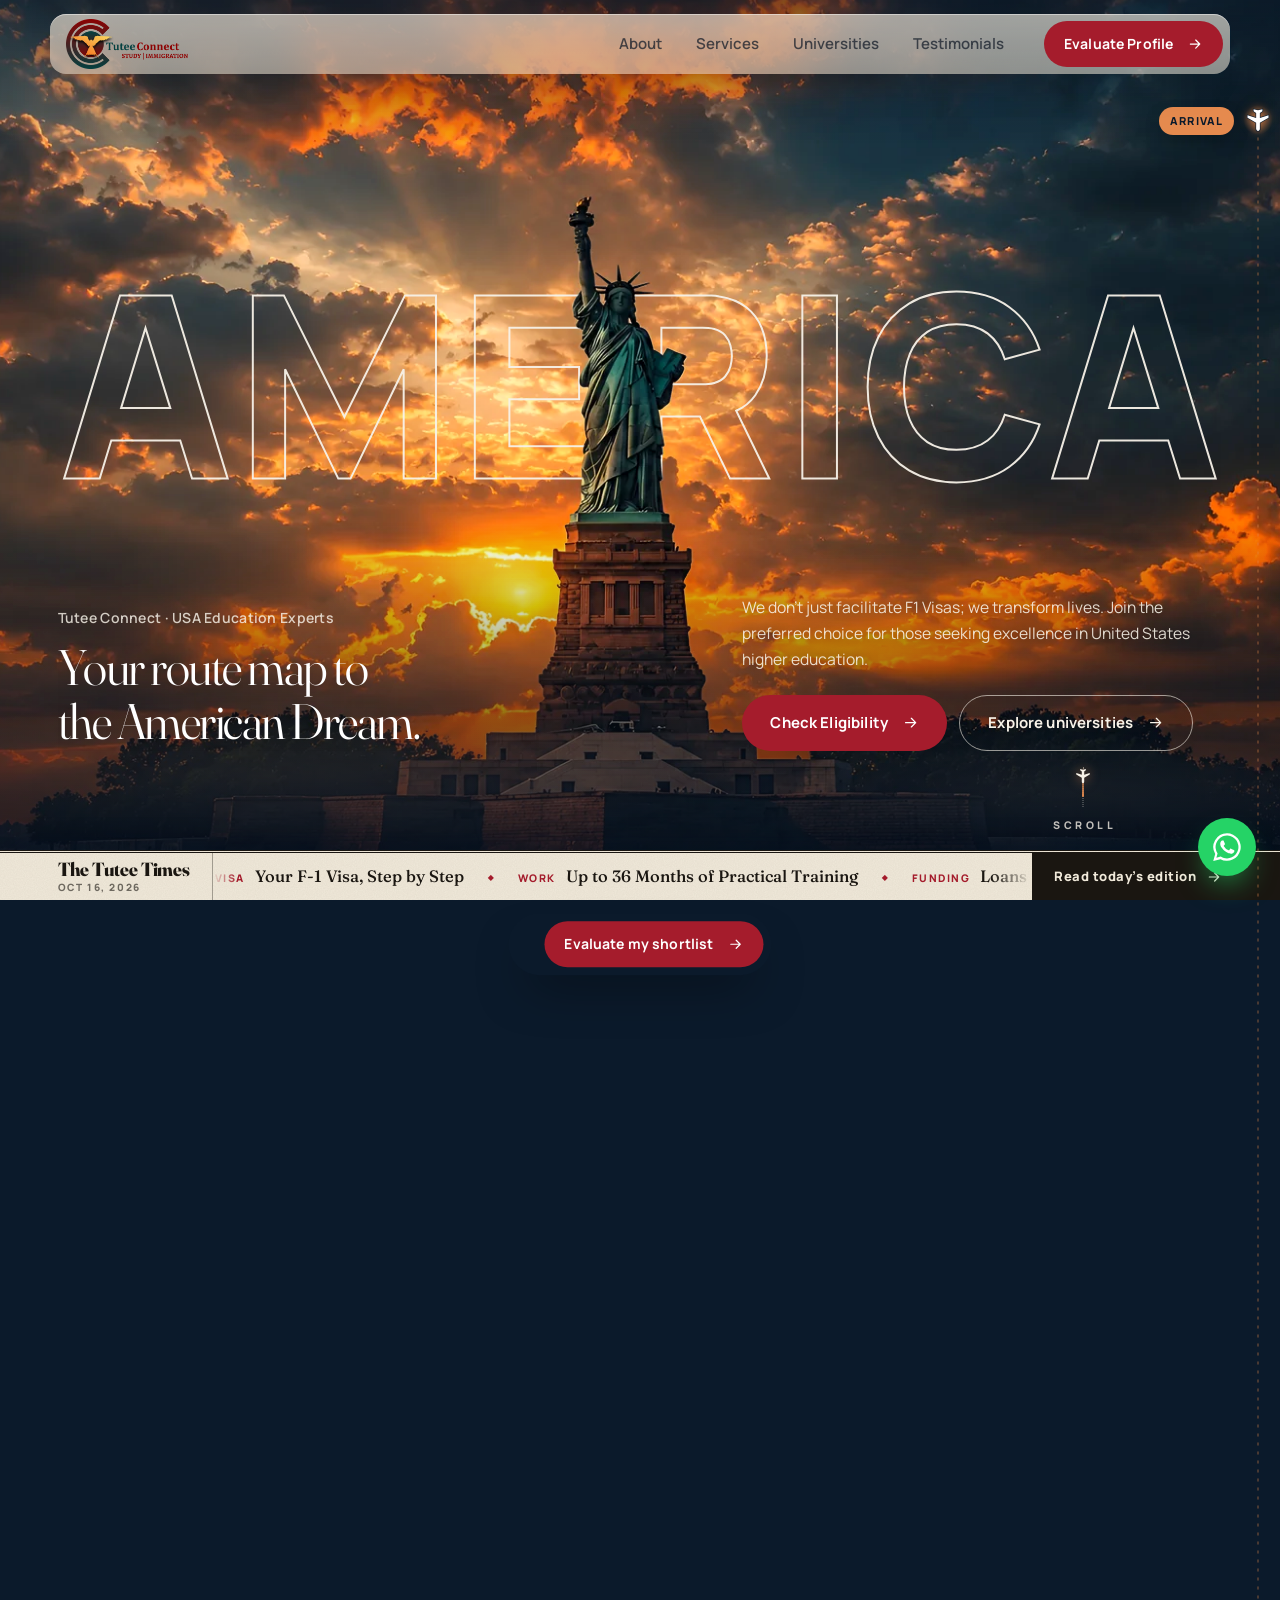
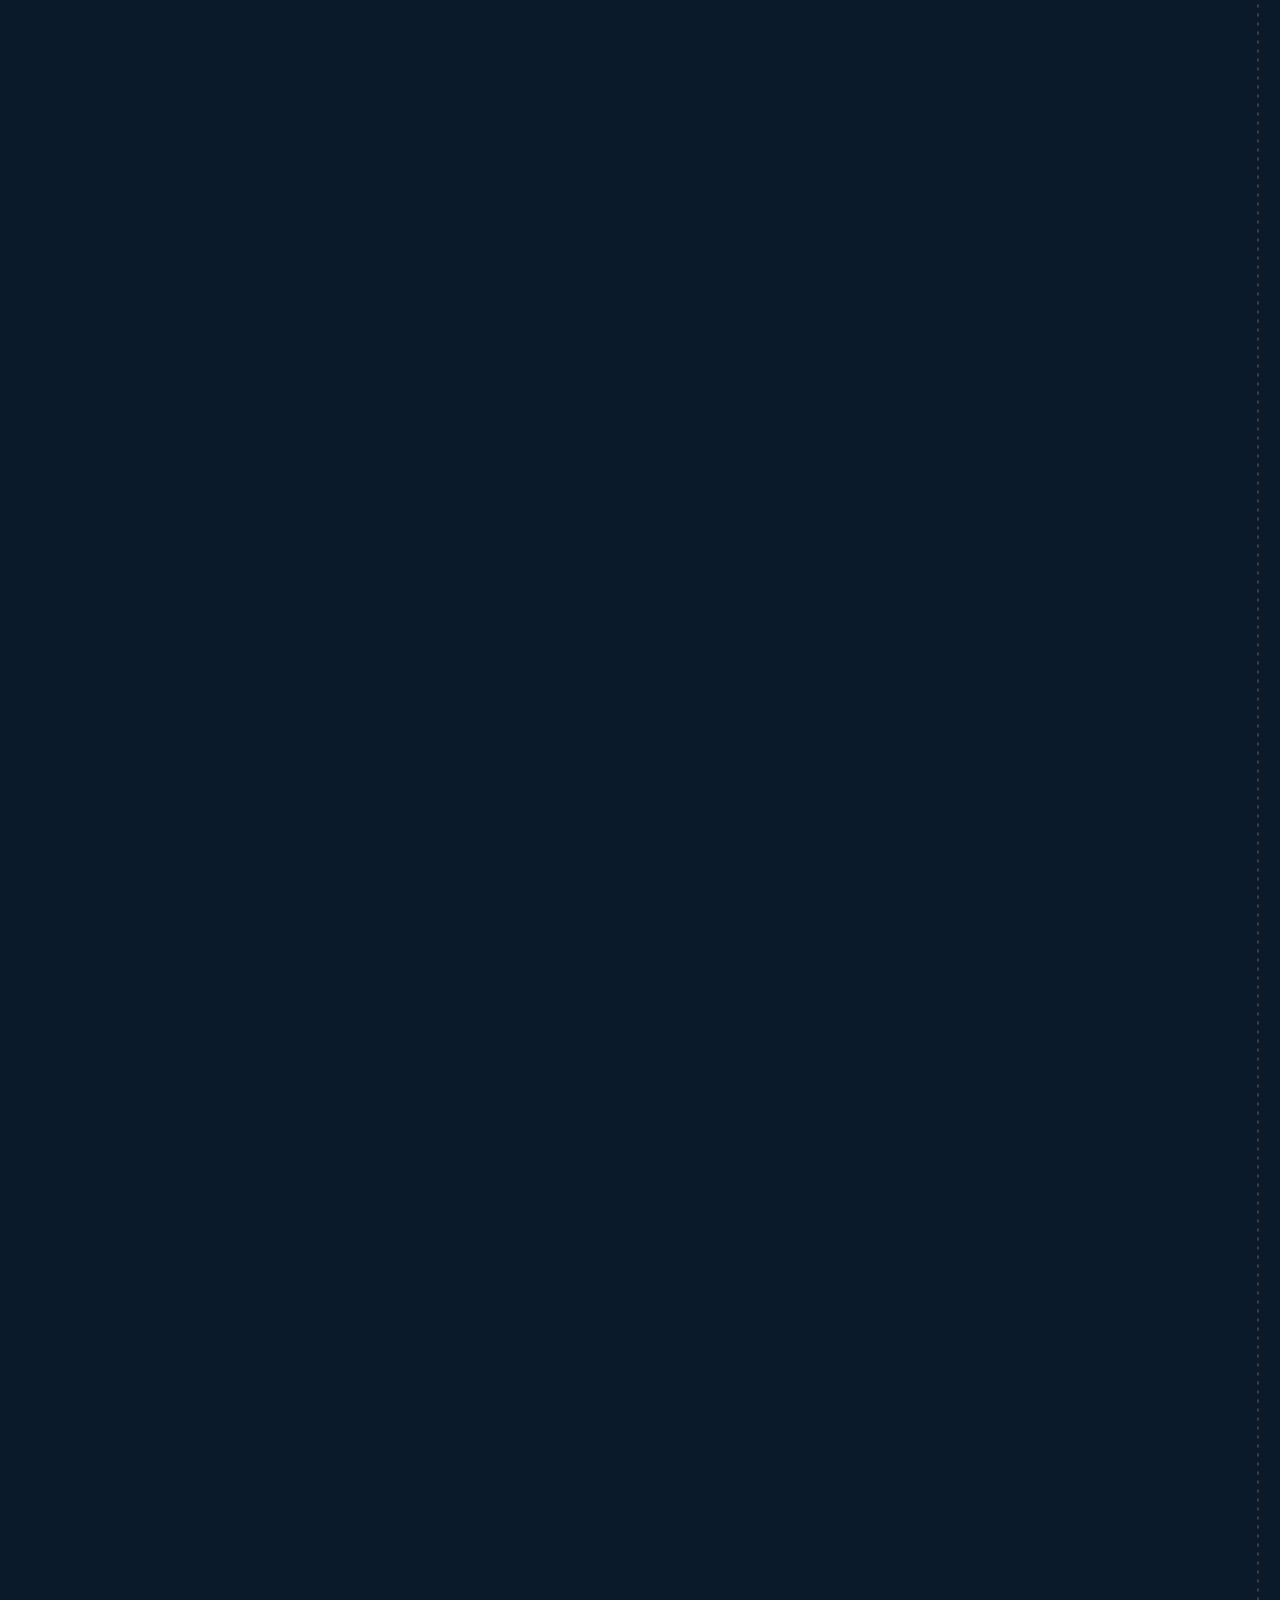
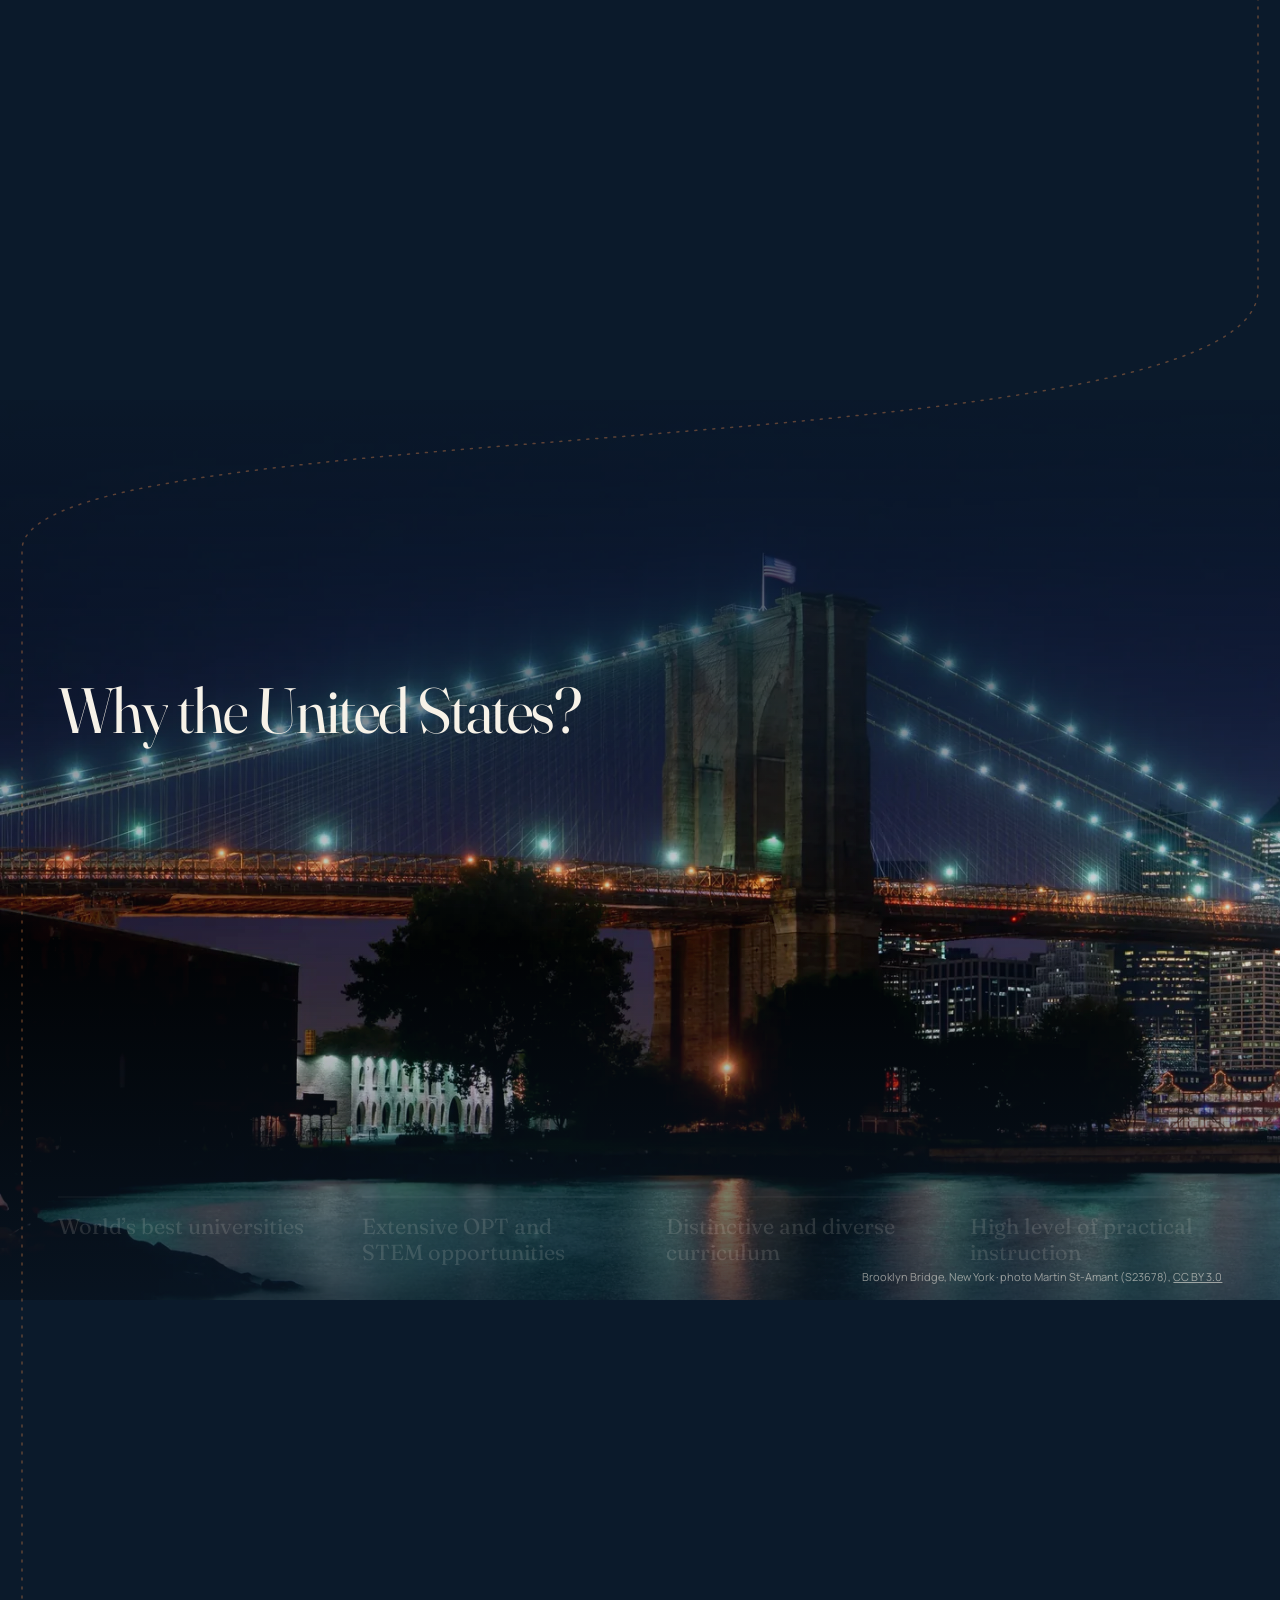
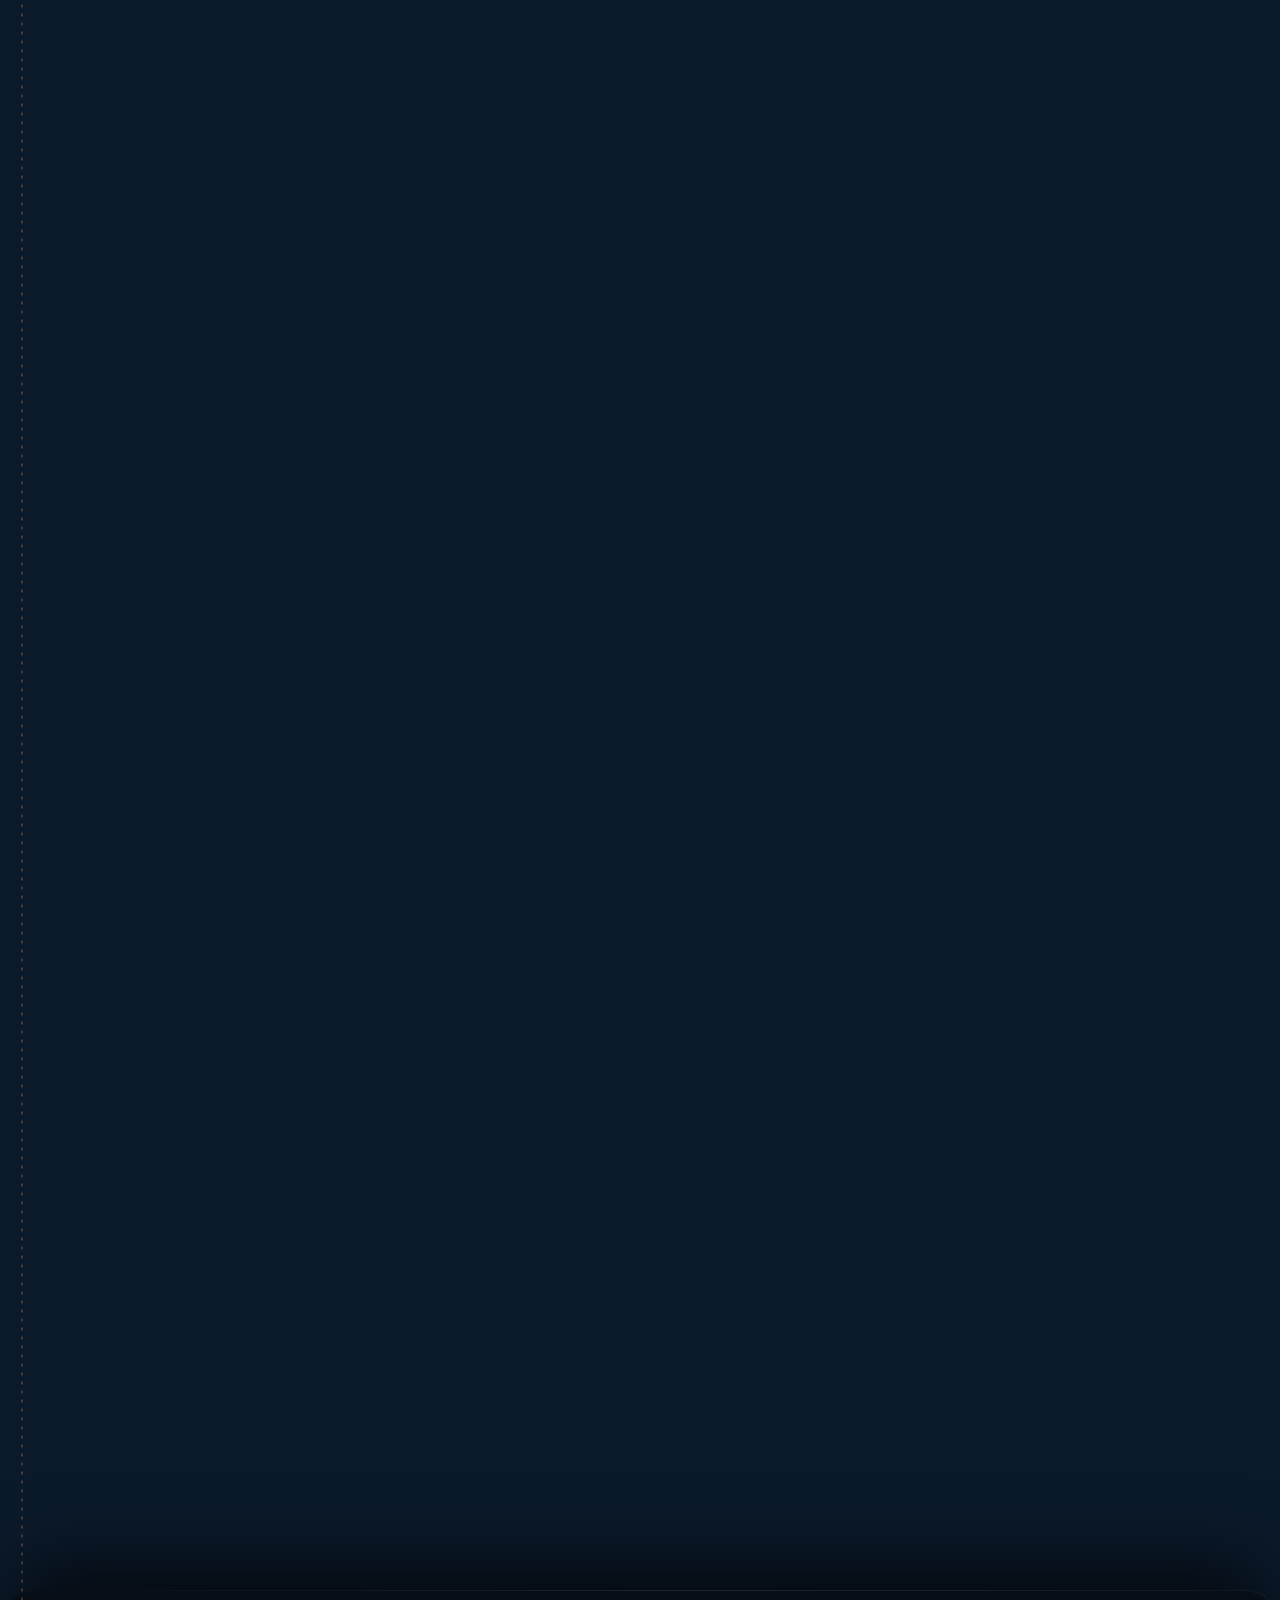
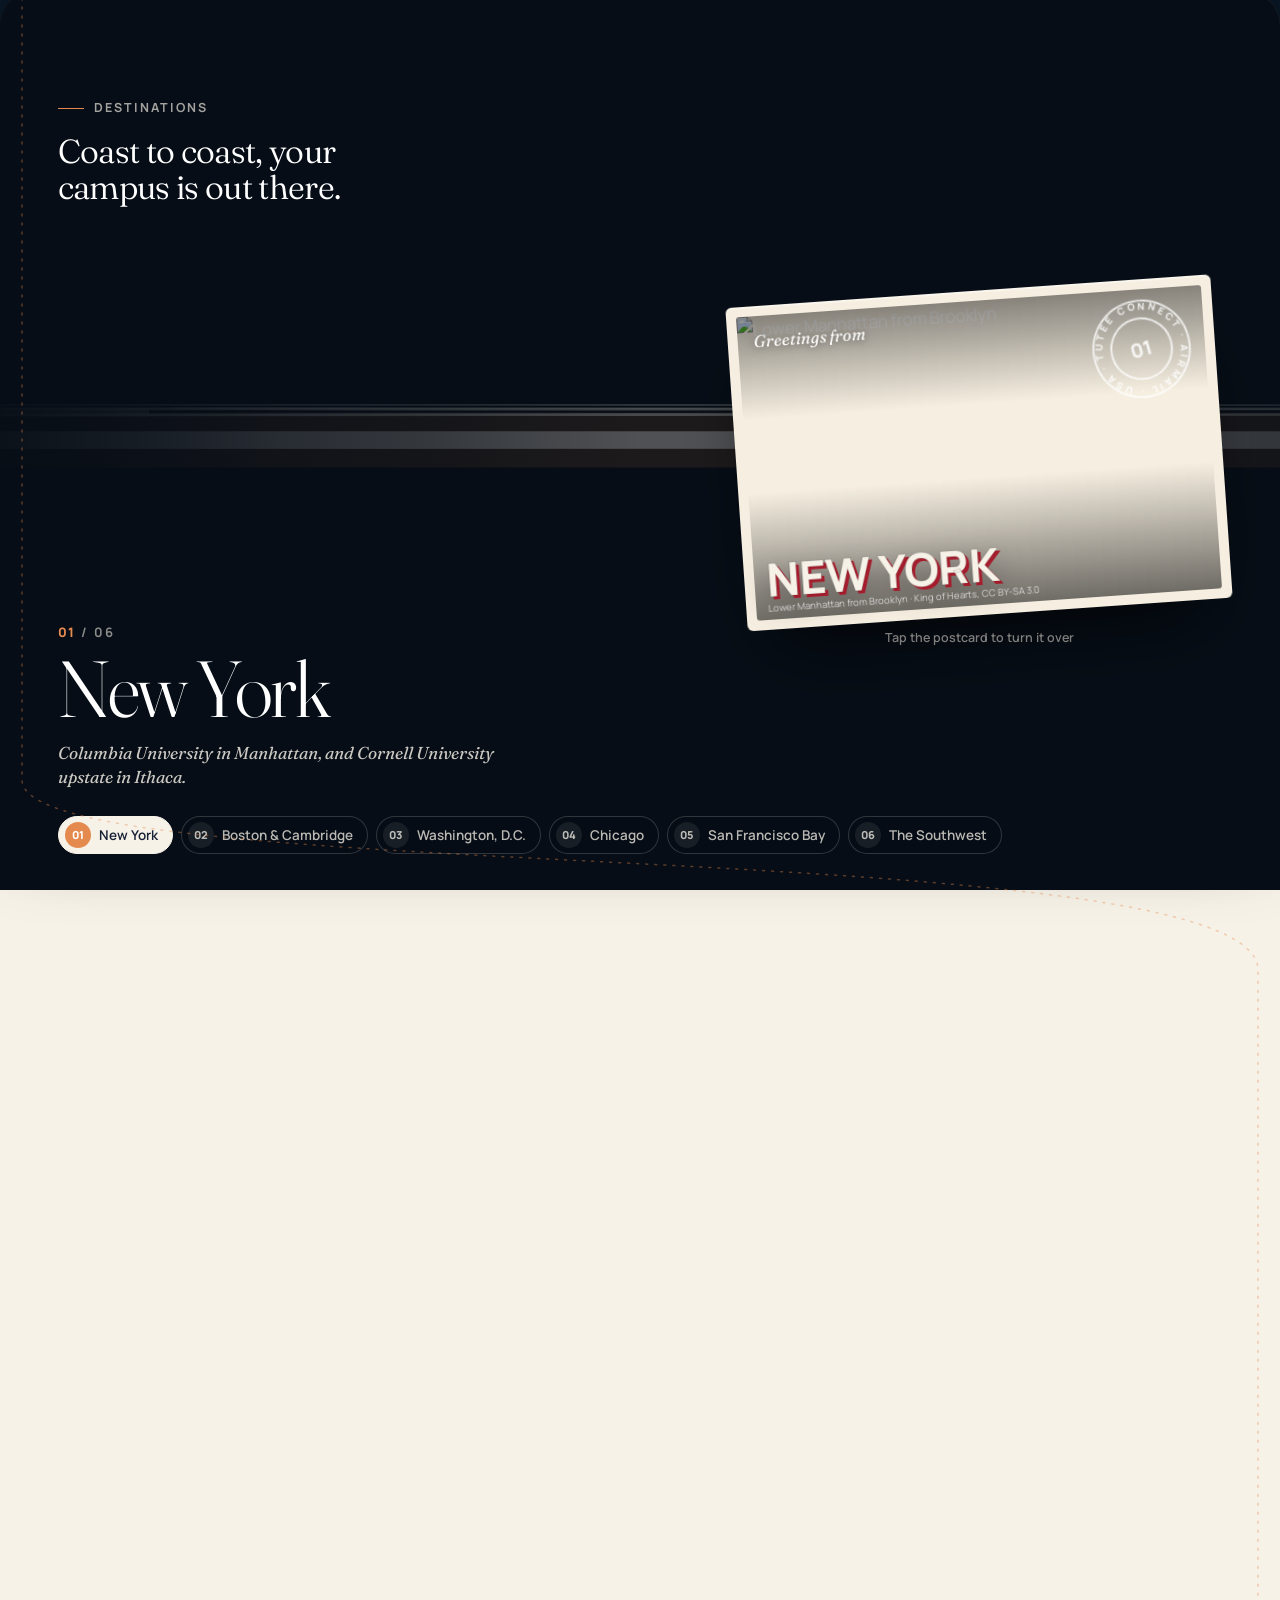
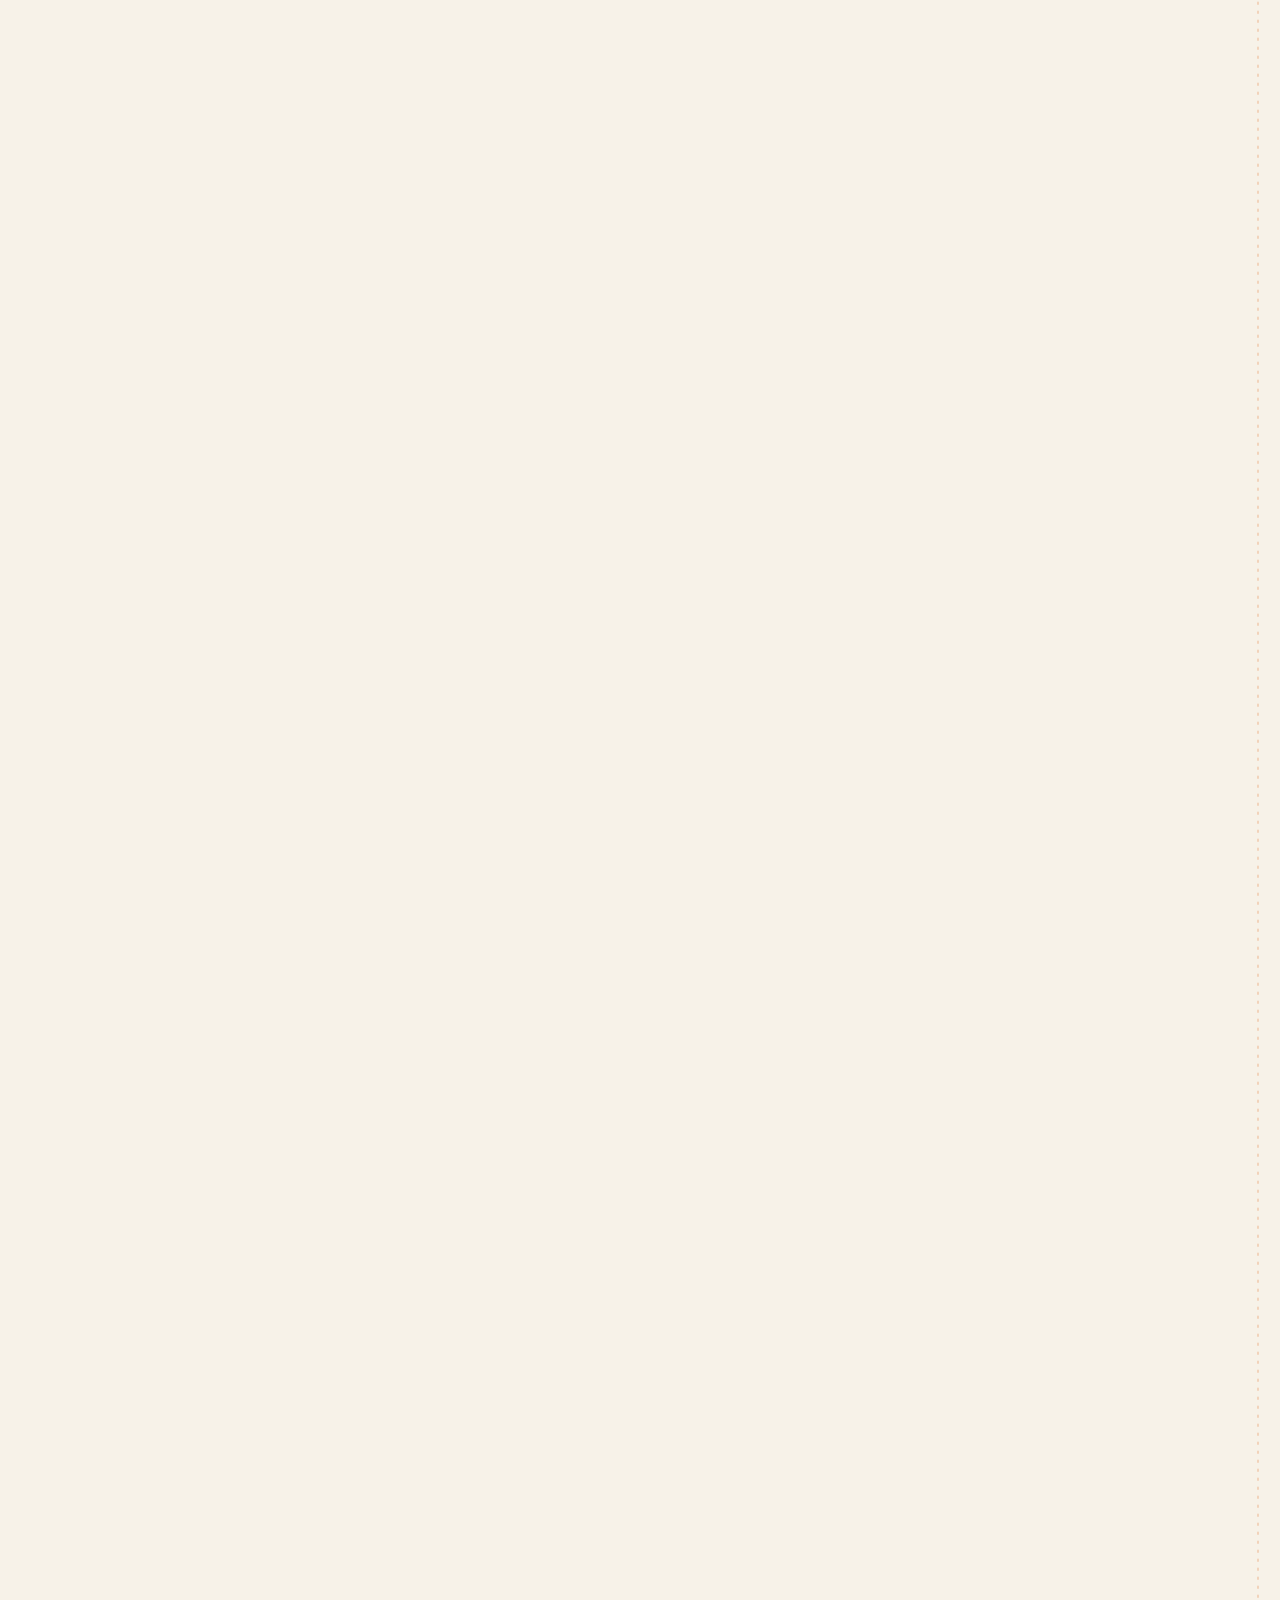
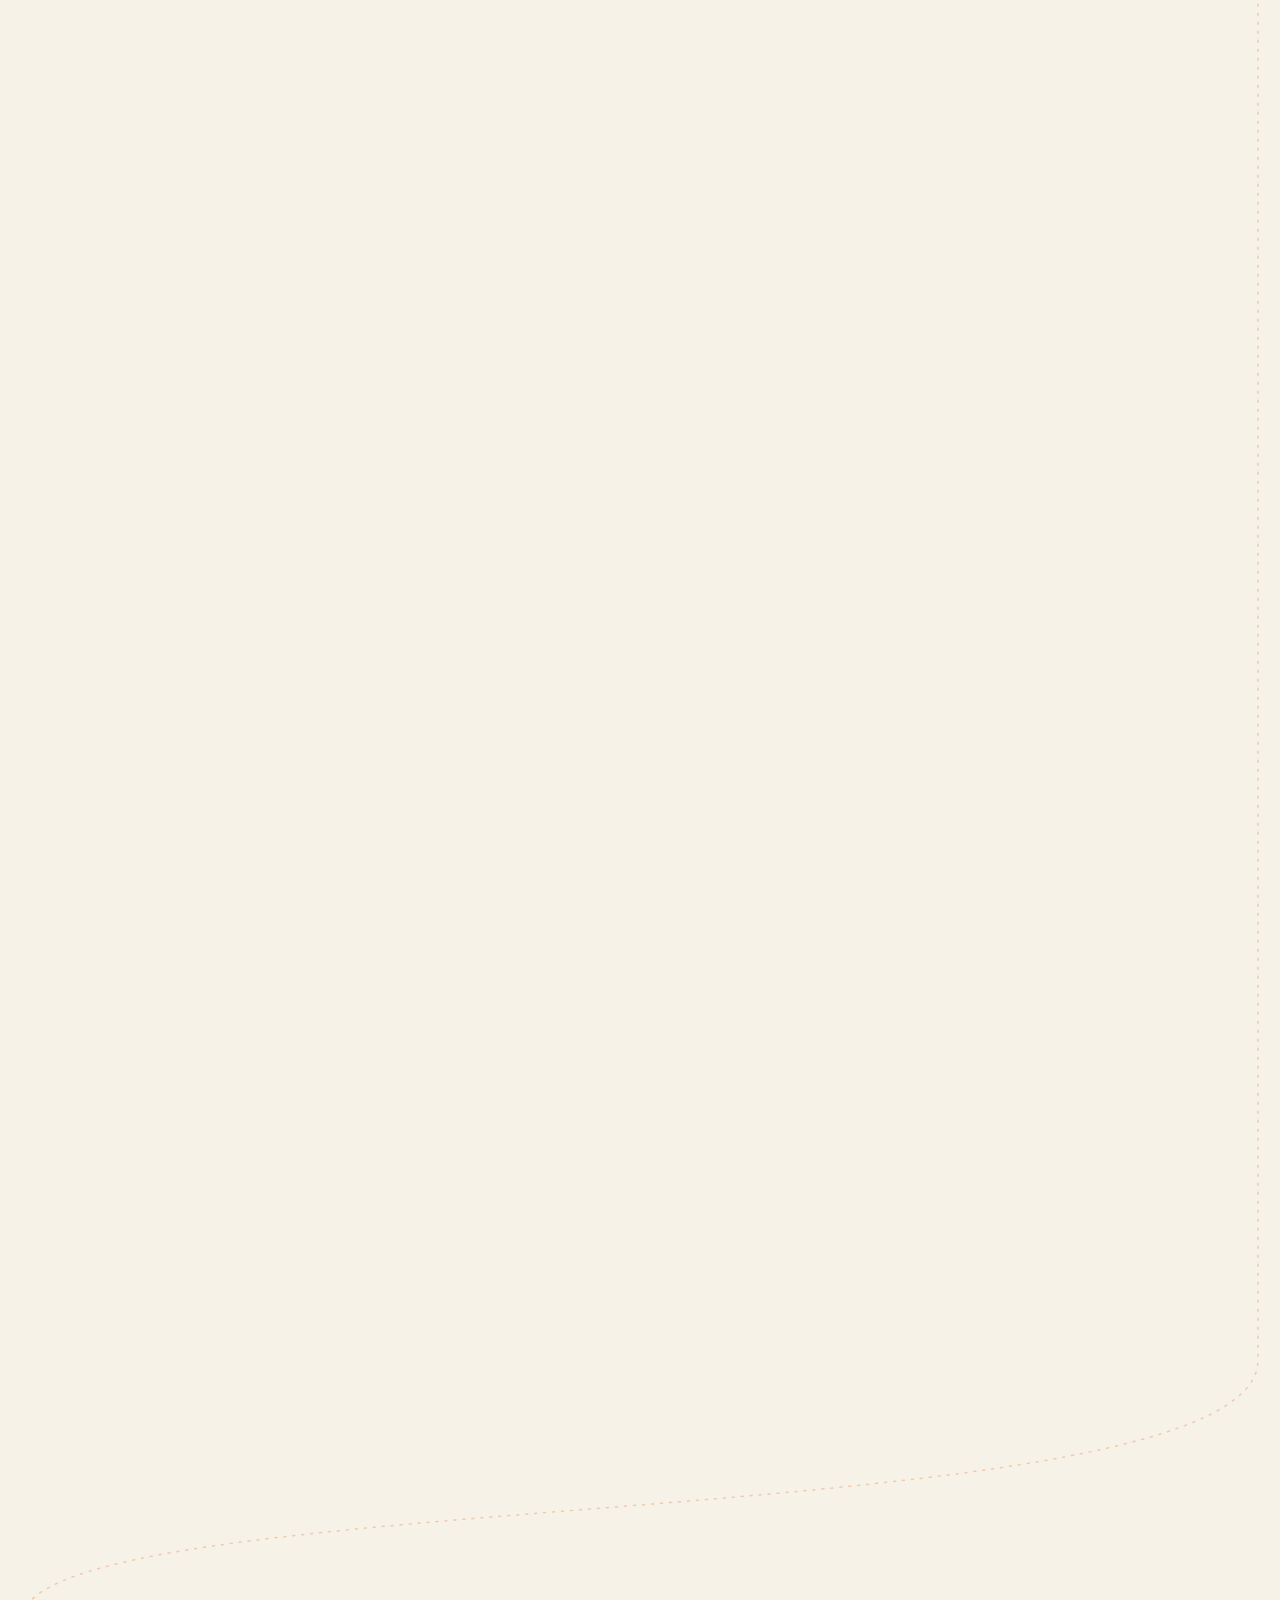
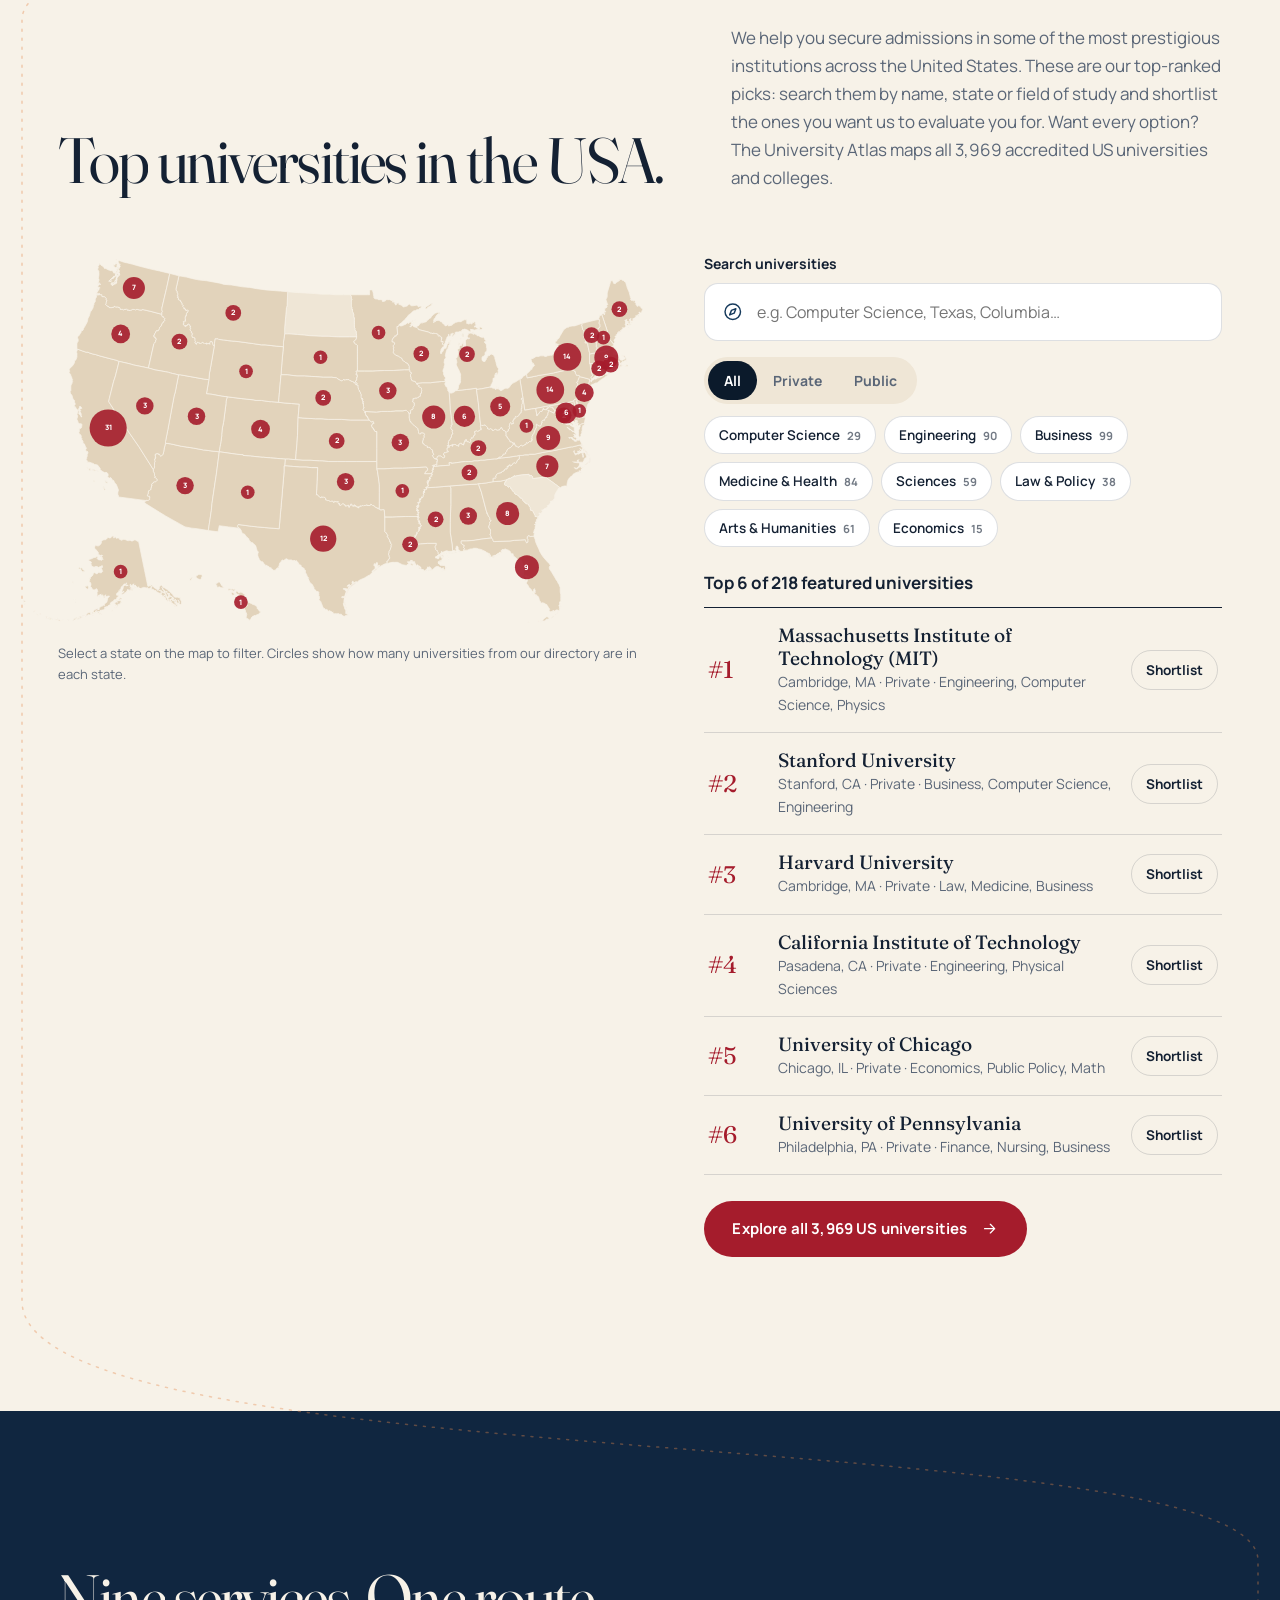
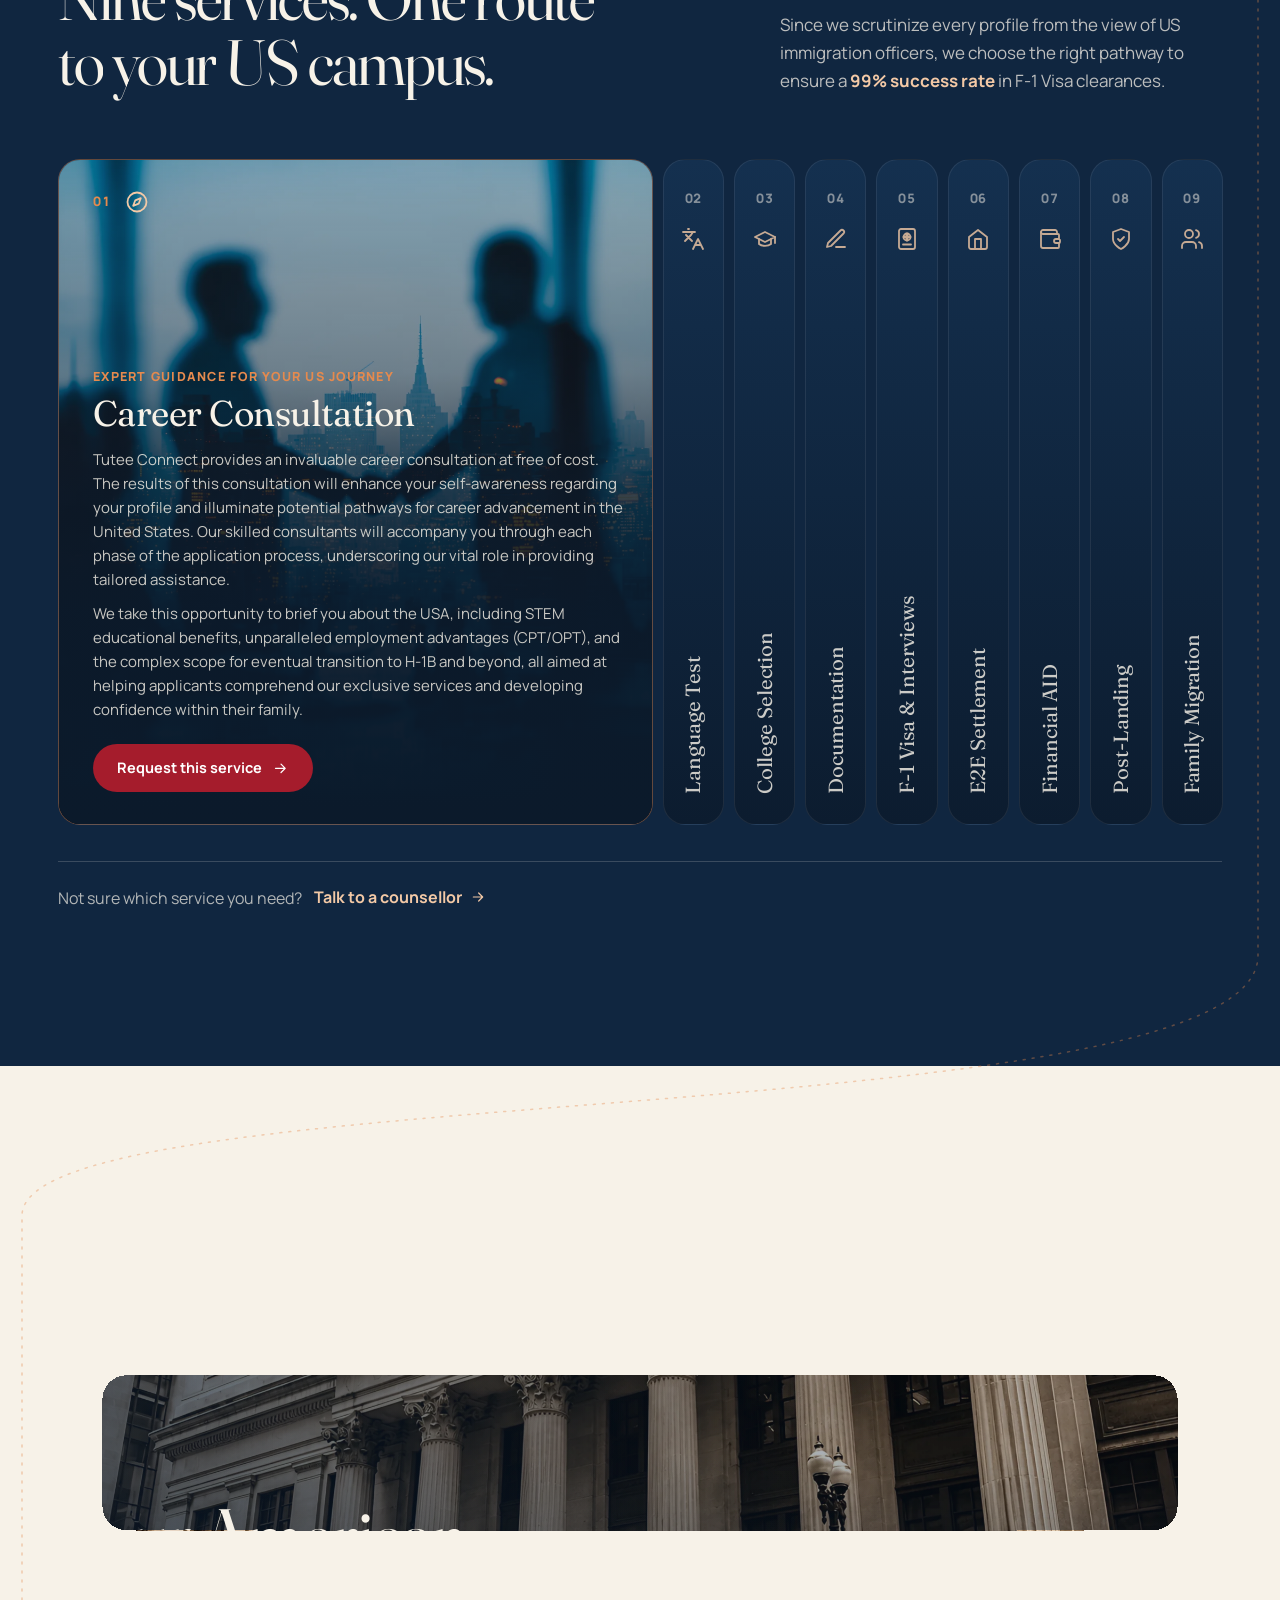
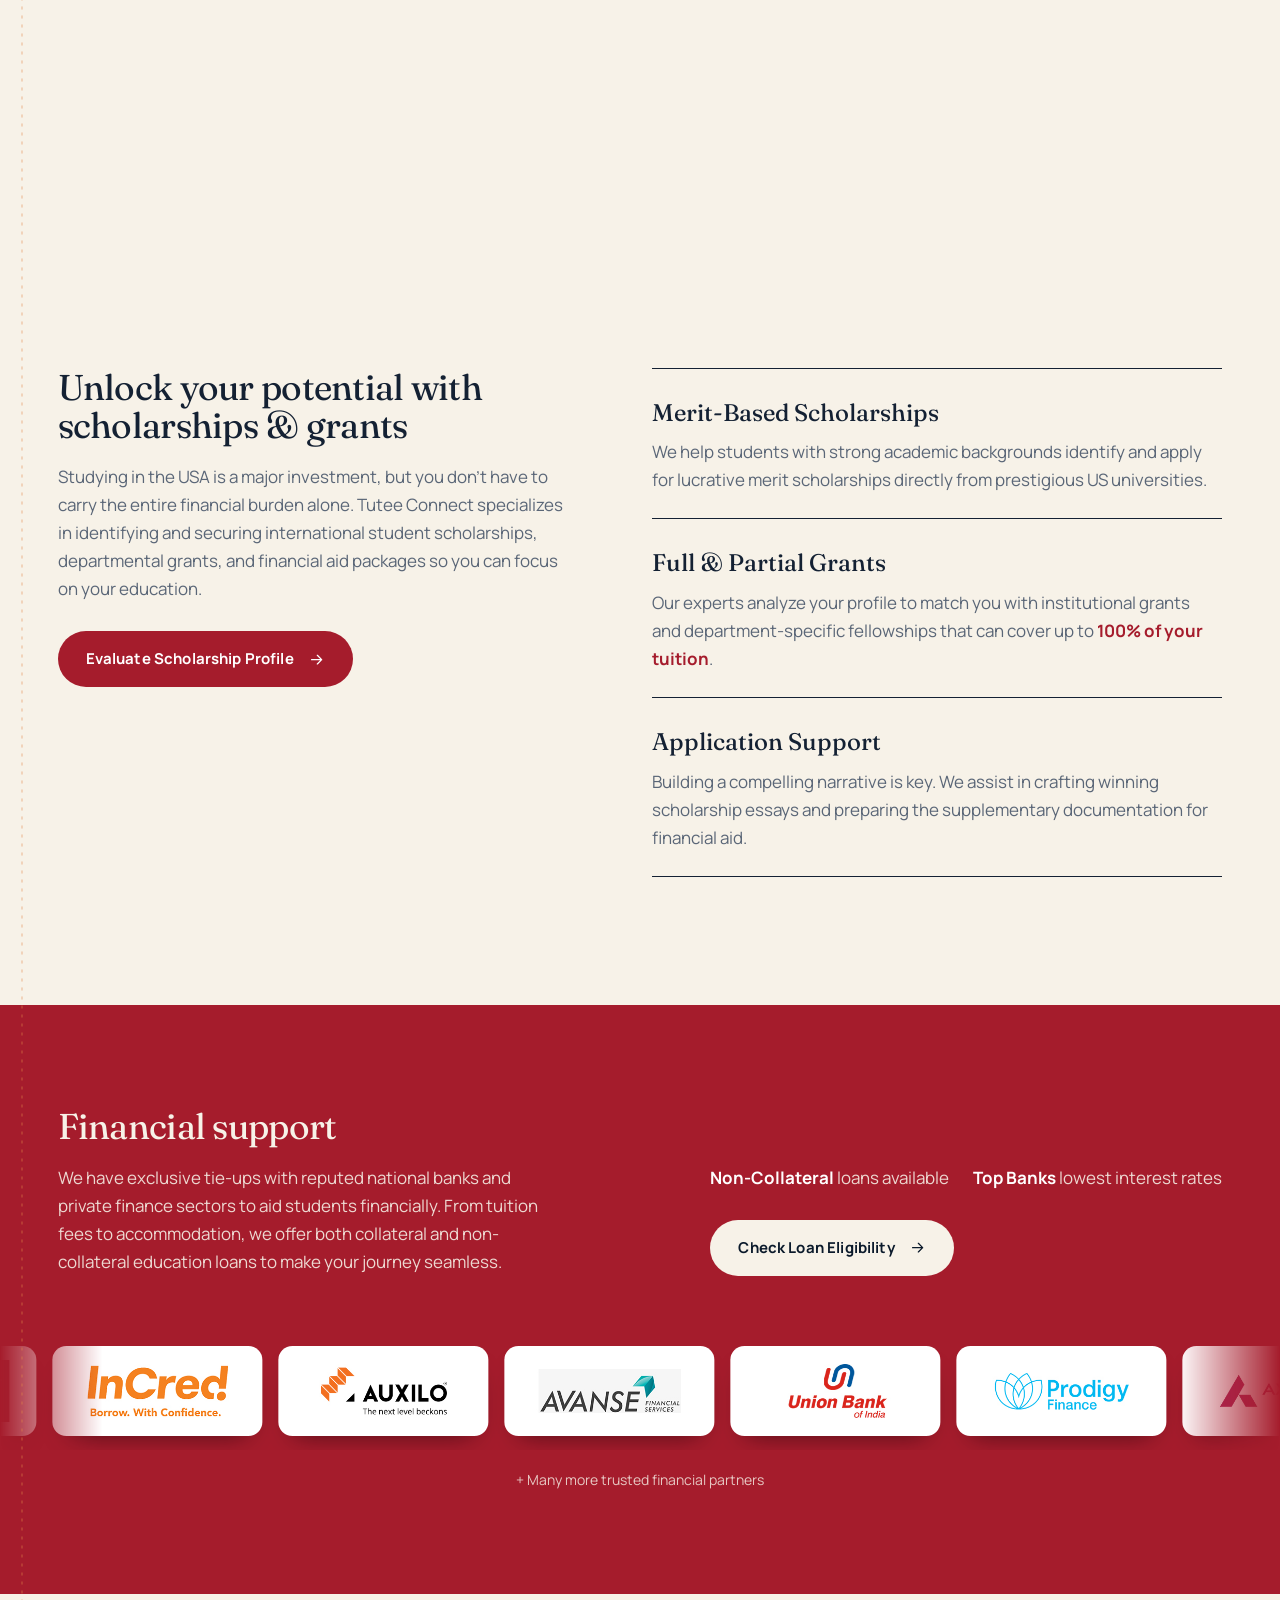
==== index.html @ ce878c56 "First Push Pushing the US landing page" ====
<!doctype html>
<html lang="en">
<head>
<meta charset="utf-8">
<meta name="viewport" content="width=device-width, initial-scale=1, viewport-fit=cover">
<title>Tutee Connect - Study in the USA</title>
<meta name="description" content="Tutee Connect — USA education experts. Career consultation, college selection, documentation, F-1 visa interviews, education loans, scholarships, post-landing support and family migration. 99% F-1 visa success rate.">
<meta name="theme-color" content="#0b1a2b">
<meta property="og:title" content="Tutee Connect — Your Route Map to the American Dream">
<meta property="og:description" content="Admissions, F-1 visas, loans, scholarships and settlement support for studying in the United States.">
<meta property="og:image" content="assets/img/hero-liberty-1672.jpg">
<link rel="icon" type="image/png" href="assets/img/logo/favicon-64.png">
<link rel="apple-touch-icon" href="assets/img/logo/icon-192.png">
<link rel="preconnect" href="https://thumb.wikimedia.org" crossorigin>
<link rel="preload" href="assets/fonts/manrope-latin-wght-normal.woff2" as="font" type="font/woff2" crossorigin>
<link rel="preload" href="assets/fonts/fraunces-latin-standard-normal.woff2" as="font" type="font/woff2" crossorigin>
<link rel="preload" as="image" href="assets/img/hero-liberty-1672.webp" imagesrcset="assets/img/hero-liberty-836.webp 836w, assets/img/hero-liberty-1672.webp 1672w, assets/img/hero-liberty-3344.webp 3344w" imagesizes="100vw" fetchpriority="high">
<link rel="preload" as="image" href="assets/img/hero-liberty-fg-1672.webp" imagesrcset="assets/img/hero-liberty-fg-836.webp 836w, assets/img/hero-liberty-fg-1672.webp 1672w, assets/img/hero-liberty-fg-3344.webp 3344w" imagesizes="100vw">
<link rel="stylesheet" href="assets/css/site.css">
<script>
  // Old hash-route links (pageus.netlify.app/#/universities) keep working.
  if (location.hash === '#/universities') location.replace('universities.html');
  document.documentElement.classList.add('js');
</script>
<script defer src="assets/js/vendor/gsap.min.js"></script>
<script defer src="assets/js/vendor/ScrollTrigger.min.js"></script>
<script defer src="assets/js/vendor/lenis.min.js"></script>
<script defer src="assets/js/universities-data.js"></script>
<script defer src="assets/js/forms.js"></script>
<script defer src="assets/js/main.js"></script>
</head>
<body>
<a class="skip" href="#main">Skip to content</a>

<!-- ============ ICON SPRITE ============ -->
<svg width="0" height="0" style="position:absolute" aria-hidden="true">
  <defs>
    <symbol id="i-arrow" viewBox="0 0 24 24"><path d="M5 12h14M13 6l6 6-6 6"/></symbol>
    <symbol id="i-arrow-left" viewBox="0 0 24 24"><path d="M19 12H5M11 18l-6-6 6-6"/></symbol>
    <symbol id="i-arrow-down" viewBox="0 0 24 24"><path d="M12 5v14M6 13l6 6 6-6"/></symbol>
    <symbol id="i-expand" viewBox="0 0 24 24"><path d="M15 3h6v6M9 21H3v-6M21 3l-7 7M3 21l7-7"/></symbol>
    <symbol id="i-close" viewBox="0 0 24 24"><path d="M18 6 6 18M6 6l12 12"/></symbol>
    <symbol id="i-plus" viewBox="0 0 24 24"><path d="M12 5v14M5 12h14"/></symbol>
    <symbol id="i-check" viewBox="0 0 24 24"><path d="M20 6 9 17l-5-5"/></symbol>
    <symbol id="i-menu" viewBox="0 0 24 24"><path d="M4 7h16M4 12h16M4 17h10"/></symbol>
    <symbol id="i-compass" viewBox="0 0 24 24"><circle cx="12" cy="12" r="9.5"/><path d="m15.8 8.2-2.1 5.5-5.5 2.1 2.1-5.5z"/></symbol>
    <symbol id="i-languages" viewBox="0 0 24 24"><path d="m5 8 6 6M4 14l6-6 2-3M2 5h12M7 2h1M22 22l-5-10-5 10M14 18h6"/></symbol>
    <symbol id="i-landmark" viewBox="0 0 24 24"><path d="M3 22h18M6 18v-7M10 18v-7M14 18v-7M18 18v-7M12 2l9 5H3z"/></symbol>
    <symbol id="i-file" viewBox="0 0 24 24"><path d="M14 2H6a2 2 0 0 0-2 2v16a2 2 0 0 0 2 2h12a2 2 0 0 0 2-2V8z"/><path d="M14 2v6h6M8 13h8M8 17h6"/></symbol>
    <symbol id="i-passport" viewBox="0 0 24 24"><rect x="4" y="2" width="16" height="20" rx="2"/><circle cx="12" cy="10" r="3.5"/><path d="M8.5 10h7M12 6.5c1.2 1 1.2 6 0 7M12 6.5c-1.2 1-1.2 6 0 7M8 17.5h8"/></symbol>
    <symbol id="i-home" viewBox="0 0 24 24"><path d="m3 10 9-7 9 7v10a2 2 0 0 1-2 2H5a2 2 0 0 1-2-2z"/><path d="M9 22V12h6v10"/></symbol>
    <symbol id="i-wallet" viewBox="0 0 24 24"><path d="M19 7V5a2 2 0 0 0-2-2H5a2 2 0 0 0 0 4h15a1 1 0 0 1 1 1v4h-3a2 2 0 0 0 0 4h3a1 1 0 0 0 1-1v-2"/><path d="M3 5v14a2 2 0 0 0 2 2h15a1 1 0 0 0 1-1v-4"/></symbol>
    <symbol id="i-plane" viewBox="0 0 24 24"><path d="M2 22h20M3.8 18.2 2 13l2-.6 2.4 2.7 3.6-1.1L7 6l2.4-.7 6.4 6.8 4.2-1.3a2 2 0 0 1 1.2 3.8l-15.7 4.8z"/></symbol>
    <symbol id="i-users" viewBox="0 0 24 24"><path d="M16 21v-2a4 4 0 0 0-4-4H6a4 4 0 0 0-4 4v2"/><circle cx="9" cy="7" r="4"/><path d="M22 21v-2a4 4 0 0 0-3-3.87M16 3.13a4 4 0 0 1 0 7.75"/></symbol>
    <symbol id="i-award" viewBox="0 0 24 24"><circle cx="12" cy="8" r="6"/><path d="M15.5 13.5 17 22l-5-3-5 3 1.5-8.5"/></symbol>
    <symbol id="i-grad" viewBox="0 0 24 24"><path d="M22 10 12 5 2 10l10 5z"/><path d="M6 12v5c3 2.5 9 2.5 12 0v-5M22 10v6"/></symbol>
    <symbol id="i-pen" viewBox="0 0 24 24"><path d="M12 20h9"/><path d="M16.5 3.5a2.1 2.1 0 0 1 3 3L7 19l-4 1 1-4z"/></symbol>
    <symbol id="i-briefcase" viewBox="0 0 24 24"><rect x="2" y="7" width="20" height="14" rx="2"/><path d="M16 21V5a2 2 0 0 0-2-2h-4a2 2 0 0 0-2 2v16"/></symbol>
    <symbol id="i-dollar" viewBox="0 0 24 24"><path d="M12 2v20M17 5H9.5a3.5 3.5 0 0 0 0 7h5a3.5 3.5 0 0 1 0 7H6"/></symbol>
    <symbol id="i-trend" viewBox="0 0 24 24"><path d="m22 7-8.5 8.5-5-5L2 17"/><path d="M16 7h6v6"/></symbol>
    <symbol id="i-shield" viewBox="0 0 24 24"><path d="M12 22s8-4 8-10V5l-8-3-8 3v7c0 6 8 10 8 10z"/><path d="m9 12 2 2 4-4"/></symbol>
    <symbol id="i-bank" viewBox="0 0 24 24"><path d="M3 21h18M3 10h18M5 6l7-3 7 3M4 10v11M20 10v11M8 14v3M12 14v3M16 14v3"/></symbol>
    <symbol id="i-pin" viewBox="0 0 24 24"><path d="M20 10c0 6-8 12-8 12s-8-6-8-12a8 8 0 0 1 16 0z"/><circle cx="12" cy="10" r="3"/></symbol>
    <symbol id="i-phone" viewBox="0 0 24 24"><path d="M22 16.9v3a2 2 0 0 1-2.2 2 19.8 19.8 0 0 1-8.6-3.1 19.5 19.5 0 0 1-6-6A19.8 19.8 0 0 1 2.1 4.2 2 2 0 0 1 4.1 2h3a2 2 0 0 1 2 1.7c.1 1 .4 1.9.7 2.8a2 2 0 0 1-.5 2.1L8 9.9a16 16 0 0 0 6 6l1.3-1.3a2 2 0 0 1 2.1-.4c.9.3 1.8.6 2.8.7a2 2 0 0 1 1.7 2z"/></symbol>
    <symbol id="i-mail" viewBox="0 0 24 24"><rect x="2" y="4" width="20" height="16" rx="2"/><path d="m22 7-10 6L2 7"/></symbol>
    <symbol id="i-user" viewBox="0 0 24 24"><path d="M19 21v-2a4 4 0 0 0-4-4H9a4 4 0 0 0-4 4v2"/><circle cx="12" cy="7" r="4"/></symbol>
    <symbol id="i-send" viewBox="0 0 24 24"><path d="m22 2-7 20-4-9-9-4z"/><path d="M22 2 11 13"/></symbol>
    <symbol id="i-refresh" viewBox="0 0 24 24"><path d="M3 12a9 9 0 0 1 15-6.7L21 8M21 3v5h-5M21 12a9 9 0 0 1-15 6.7L3 16M3 21v-5h5"/></symbol>
    <symbol id="i-sparkle" viewBox="0 0 24 24"><path d="M12 3l1.9 5.1L19 10l-5.1 1.9L12 17l-1.9-5.1L5 10l5.1-1.9zM19 15l.8 2.2L22 18l-2.2.8L19 21l-.8-2.2L16 18l2.2-.8z"/></symbol>
    <symbol id="i-quote" viewBox="0 0 24 24"><path d="M3 21c3 0 7-1 7-8V5c0-1.25-.76-2-2-2H4c-1.25 0-2 .75-2 1.97V11c0 1.25.75 2 2 2 1 0 1 0 1 1v1c0 1-1 2-2 2s-1 .01-1 1.03V20c0 1 0 1 1 1zM15 21c3 0 7-1 7-8V5c0-1.25-.76-2-2-2h-4c-1.25 0-2 .75-2 1.97V11c0 1.25.75 2 2 2h.75c0 2.25.25 4-2.75 4v3c0 1 0 1 1 1z"/></symbol>
    <symbol id="i-star" viewBox="0 0 24 24"><path d="m12 2 3.1 6.3 6.9 1-5 4.9 1.2 6.8L12 17.8 5.8 21l1.2-6.8-5-4.9 6.9-1z"/></symbol>
    <symbol id="i-whatsapp" viewBox="0 0 24 24"><path fill="currentColor" stroke="none" d="M17.5 14.4c-.3-.1-1.8-.9-2-1-.3-.1-.5-.1-.7.1-.2.3-.8 1-.9 1.2-.2.2-.3.2-.6.1a8.2 8.2 0 0 1-4-3.5c-.3-.5.3-.5.9-1.6.1-.2 0-.4 0-.5l-.9-2.2c-.2-.6-.5-.5-.7-.5h-.6c-.2 0-.5.1-.8.4-.3.3-1 1-1 2.5s1.1 2.9 1.2 3.1c.1.2 2.1 3.2 5.1 4.5 1.9.8 2.6.9 3.6.7.6-.1 1.8-.7 2-1.4.3-.7.3-1.3.2-1.4l-.6-.3zM12 21.8c-1.8 0-3.5-.5-5-1.4l-.4-.2-3.7 1 1-3.6-.2-.4A9.8 9.8 0 1 1 12 21.8zm0-21.6A11.8 11.8 0 0 0 1.9 18l-1.7 6 6.2-1.6A11.8 11.8 0 1 0 12 .2z"/></symbol>
    <symbol id="i-facebook" viewBox="0 0 24 24"><path fill="currentColor" stroke="none" d="M13.5 22v-8.2h2.8l.4-3.2h-3.2v-2c0-.9.3-1.6 1.6-1.6h1.7V4.1c-.3 0-1.3-.1-2.5-.1-2.5 0-4.2 1.5-4.2 4.3v2.4H7.3v3.2h2.8V22z"/></symbol>
    <symbol id="i-instagram" viewBox="0 0 24 24"><rect x="3" y="3" width="18" height="18" rx="5"/><circle cx="12" cy="12" r="4"/><circle cx="17.5" cy="6.5" r=".6" fill="currentColor"/></symbol>
    <symbol id="i-x" viewBox="0 0 24 24"><path fill="currentColor" stroke="none" d="M17.8 3h3.1l-6.8 7.7 8 10.3h-6.3l-4.9-6.4L5.3 21H2.2l7.3-8.3L1.8 3h6.4l4.4 5.8zm-1.1 16.2h1.7L7.4 4.7H5.5z"/></symbol>
    <symbol id="i-linkedin" viewBox="0 0 24 24"><path fill="currentColor" stroke="none" d="M20.4 20.5h-3.6v-5.6c0-1.3 0-3-1.8-3s-2.1 1.4-2.1 2.9v5.7H9.4V9h3.4v1.6c.5-.9 1.6-1.8 3.4-1.8 3.6 0 4.3 2.4 4.3 5.5zM5.3 7.4a2.1 2.1 0 1 1 0-4.2 2.1 2.1 0 0 1 0 4.2zM7.1 20.5H3.6V9h3.5zM22.2 0H1.8C.8 0 0 .8 0 1.7v20.6c0 .9.8 1.7 1.8 1.7h20.4c1 0 1.8-.8 1.8-1.7V1.7C24 .8 23.2 0 22.2 0z"/></symbol>
  </defs>
</svg>


<!-- ============ HEADER ============ -->
<header class="nav" data-nav>
  <div class="nav__inner">
    <a class="nav__brand" href="#home" aria-label="Tutee Connect — home">
      <img src="assets/img/logo/logo-hd-480.webp" width="196" height="80" alt="Tutee Connect Logo" decoding="async">
    </a>
    <nav class="nav__links" aria-label="Primary">
      <a href="https://tuteeconnect.com/about.html" target="_blank" rel="noopener">About</a>
      <a href="#services" data-spy="services">Services</a>
      <a href="#finder" data-spy="finder">Universities</a>
      <a href="#testimonials" data-spy="testimonials">Testimonials</a>
    </nav>
    <a class="btn btn--primary btn--sm nav__cta" href="#contact" data-magnetic><span>Evaluate Profile</span><svg class="ico"><use href="#i-arrow"/></svg></a>
    <button class="nav__burger" type="button" aria-label="Open menu" aria-expanded="false" aria-controls="mobileMenu" data-menu-open><svg class="ico"><use href="#i-menu"/></svg></button>
  </div>
</header>

<div class="menu" id="mobileMenu" data-menu hidden>
  <div class="menu__head">
    <img src="assets/img/logo/logo-hd-480.webp" width="160" height="65" alt="Tutee Connect Logo">
    <button class="menu__close" type="button" aria-label="Close menu" data-menu-close><svg class="ico"><use href="#i-close"/></svg></button>
  </div>
  <nav class="menu__links" aria-label="Mobile">
    <a href="#home" data-menu-link><span>01</span>Home</a>
    <a href="https://tuteeconnect.com/about.html" target="_blank" rel="noopener"><span>02</span>About</a>
    <a href="#services" data-menu-link><span>03</span>Services</a>
    <a href="#finder" data-menu-link><span>04</span>Universities</a>
    <a href="#testimonials" data-menu-link><span>05</span>Testimonials</a>
  </nav>
  <a class="btn btn--primary btn--block" href="#contact" data-menu-link><span>Evaluate Profile</span><svg class="ico"><use href="#i-arrow"/></svg></a>
  <p class="menu__foot"><a href="tel:+917010902329">+91 701-090-2329</a> · <a href="mailto:info@tuteeconnect.com">info@tuteeconnect.com</a></p>
</div>

<!-- section rail (desktop) -->
<!-- scroll pathway: a route drawn from the hero down to the footer as you scroll -->
<div class="sp" data-sp aria-hidden="true">
  <svg class="sp__svg" data-sp-svg><path class="sp__base" data-sp-base/><path class="sp__ink" data-sp-ink/></svg>
  <span class="sp__tip" data-sp-tip><span class="sp__jet" data-sp-jet><svg viewBox="0 0 24 24"><path d="M12 2.5c.9 0 1.6.9 1.6 2v5.2l7.4 4.3v2l-7.4-2.2v4.1l2.2 1.7v1.6L12 20.3l-3.8.9v-1.6l2.2-1.7v-4.1L3 16v-2l7.4-4.3V4.5c0-1.1.7-2 1.6-2z"/></svg></span><b data-sp-label></b></span>
  <span class="sp__end" data-sp-end><i></i>You’ve arrived</span>
</div>

<main id="main">

<!-- ============ HERO — the word behind the Statue of Liberty ============ -->
<section id="home" class="hero" data-section="home">
  <div class="hero__stage" data-hero-stage>
   <div class="hero__frame">
    <div class="hero__scene" data-hero-scene>
      <div class="hero__bg" data-hero-layer>
        <img class="hero__img" src="assets/img/hero-liberty-1672.webp" srcset="assets/img/hero-liberty-836.webp 836w, assets/img/hero-liberty-1672.webp 1672w, assets/img/hero-liberty-3344.webp 3344w" sizes="100vw" alt="The Statue of Liberty at sunset, New York Harbor" width="1672" height="941" fetchpriority="high" decoding="async" data-hero-img>
      </div>
      <div class="hero__word" data-hero-word aria-hidden="true" style="--hw-ratio:9056/1620"><span class="hw" style="left:-0.4417%;width:15.0839%"><svg class="hw__o" viewBox="0 -1530 1366 1620" preserveAspectRatio="none"><path transform="scale(1 -1)" d="M40 0 480 1440H886L1326 0H1046L953 300H411L320 0ZM875 554 680 1185 488 554Z"/></svg><svg class="hw__f" viewBox="0 -1530 1366 1620" preserveAspectRatio="none"><path transform="scale(1 -1)" d="M40 0 480 1440H886L1326 0H1046L953 300H411L320 0ZM875 554 680 1185 488 554Z"/></svg></span><span class="hw" style="left:14.8631%;width:18.9929%"><svg class="hw__o" viewBox="0 -1530 1720 1620" preserveAspectRatio="none"><path transform="scale(1 -1)" d="M140 0V1440H384L860 484L1336 1440H1580V0H1326V860L908 0H812L394 860V0Z"/></svg><svg class="hw__f" viewBox="0 -1530 1720 1620" preserveAspectRatio="none"><path transform="scale(1 -1)" d="M140 0V1440H384L860 484L1336 1440H1580V0H1326V860L908 0H812L394 860V0Z"/></svg></span><span class="hw" style="left:34.0769%;width:13.0300%"><svg class="hw__o" viewBox="0 -1530 1180 1620" preserveAspectRatio="none"><path transform="scale(1 -1)" d="M140 0V1440H1080V1186H412V878H960V624H412V254H1080V0Z"/></svg><svg class="hw__f" viewBox="0 -1530 1180 1620" preserveAspectRatio="none"><path transform="scale(1 -1)" d="M140 0V1440H1080V1186H412V878H960V624H412V254H1080V0Z"/></svg></span><span class="hw" style="left:47.3277%;width:14.7968%"><svg class="hw__o" viewBox="0 -1530 1340 1620" preserveAspectRatio="none"><path transform="scale(1 -1)" d="M140 0V1440H748Q769 1440 804.5 1438.5Q840 1437 868 1432Q997 1412 1079.5 1347.0Q1162 1282 1201.0 1183.5Q1240 1085 1240 964Q1240 783 1150 655Q1094 575 1000 533L1260 0H952L715 488H412V0ZM412 742H736Q757 742 782.0 744.0Q807 746 828 752Q883 767 913.0 802.5Q943 838 954.5 881.5Q966 925 966.0 964.0Q966 1003 954.5 1046.5Q943 1090 913.0 1125.5Q883 1161 828 1176Q807 1182 782.0 1184.0Q757 1186 736 1186H412Z"/></svg><svg class="hw__f" viewBox="0 -1530 1340 1620" preserveAspectRatio="none"><path transform="scale(1 -1)" d="M140 0V1440H748Q769 1440 804.5 1438.5Q840 1437 868 1432Q997 1412 1079.5 1347.0Q1162 1282 1201.0 1183.5Q1240 1085 1240 964Q1240 783 1150 655Q1094 575 1000 533L1260 0H952L715 488H412V0ZM412 742H736Q757 742 782.0 744.0Q807 746 828 752Q883 767 913.0 802.5Q943 838 954.5 881.5Q966 925 966.0 964.0Q966 1003 954.5 1046.5Q943 1090 913.0 1125.5Q883 1161 828 1176Q807 1182 782.0 1184.0Q757 1186 736 1186H412Z"/></svg></span><span class="hw" style="left:62.3454%;width:6.5371%"><svg class="hw__o" viewBox="0 -1530 592 1620" preserveAspectRatio="none"><path transform="scale(1 -1)" d="M160 0V1440H432V0Z"/></svg><svg class="hw__f" viewBox="0 -1530 592 1620" preserveAspectRatio="none"><path transform="scale(1 -1)" d="M160 0V1440H432V0Z"/></svg></span><span class="hw" style="left:69.1034%;width:16.0336%"><svg class="hw__o" viewBox="0 -1530 1452 1620" preserveAspectRatio="none"><path transform="scale(1 -1)" d="M758 -30Q542 -30 385.5 64.0Q229 158 144.5 327.0Q60 496 60 720Q60 944 144.5 1113.0Q229 1282 385.5 1376.0Q542 1470 758 1470Q1006 1470 1174.5 1347.0Q1343 1224 1412 1014L1138 938Q1098 1069 1003.0 1141.5Q908 1214 758 1214Q621 1214 529.5 1153.0Q438 1092 392.0 981.0Q346 870 346 720Q346 570 392.0 459.0Q438 348 529.5 287.0Q621 226 758 226Q908 226 1003.0 299.0Q1098 372 1138 502L1412 426Q1343 216 1174.5 93.0Q1006 -30 758 -30Z"/></svg><svg class="hw__f" viewBox="0 -1530 1452 1620" preserveAspectRatio="none"><path transform="scale(1 -1)" d="M758 -30Q542 -30 385.5 64.0Q229 158 144.5 327.0Q60 496 60 720Q60 944 144.5 1113.0Q229 1282 385.5 1376.0Q542 1470 758 1470Q1006 1470 1174.5 1347.0Q1343 1224 1412 1014L1138 938Q1098 1069 1003.0 1141.5Q908 1214 758 1214Q621 1214 529.5 1153.0Q438 1092 392.0 981.0Q346 870 346 720Q346 570 392.0 459.0Q438 348 529.5 287.0Q621 226 758 226Q908 226 1003.0 299.0Q1098 372 1138 502L1412 426Q1343 216 1174.5 93.0Q1006 -30 758 -30Z"/></svg></span><span class="hw" style="left:85.3578%;width:15.0839%"><svg class="hw__o" viewBox="0 -1530 1366 1620" preserveAspectRatio="none"><path transform="scale(1 -1)" d="M40 0 480 1440H886L1326 0H1046L953 300H411L320 0ZM875 554 680 1185 488 554Z"/></svg><svg class="hw__f" viewBox="0 -1530 1366 1620" preserveAspectRatio="none"><path transform="scale(1 -1)" d="M40 0 480 1440H886L1326 0H1046L953 300H411L320 0ZM875 554 680 1185 488 554Z"/></svg></span></div>
      <div class="hero__fg" data-hero-layer aria-hidden="true">
        <img class="hero__img" src="assets/img/hero-liberty-fg-1672.webp" srcset="assets/img/hero-liberty-fg-836.webp 836w, assets/img/hero-liberty-fg-1672.webp 1672w, assets/img/hero-liberty-fg-3344.webp 3344w" sizes="100vw" alt="" width="1672" height="941" decoding="async" data-hero-fg>
      </div>
      <div class="hero__mist" aria-hidden="true"><i></i><i></i></div>
    </div>
    <div class="hero__veil" aria-hidden="true"></div>
    <div class="hero__night" data-hero-night aria-hidden="true"></div>

    <div class="hero__copy wrap" data-hero-copy>
      <div class="hero__lead">
        <p class="hero__kicker" data-hero-in>Tutee Connect · USA Education Experts</p>
        <h1 class="hero__title">
          <span class="line"><span data-hero-line>Your route map to</span></span>
          <span class="line"><span data-hero-line>the American Dream.</span></span>
        </h1>
      </div>
      <div class="hero__side">
        <p class="hero__lede" data-hero-in>We don’t just facilitate F1 Visas; we transform lives. Join the preferred choice for those seeking excellence in United States higher education.</p>
        <div class="hero__ctas" data-hero-in>
          <a class="btn btn--primary" href="#contact" data-magnetic><span>Check Eligibility</span><svg class="ico"><use href="#i-arrow"/></svg></a>
          <a class="btn btn--line btn--line-light" href="#finder"><span>Explore universities</span><svg class="ico"><use href="#i-arrow"/></svg></a>
        </div>
      </div>
    </div>

    <a class="hero__scroll" href="#why" data-hero-in aria-label="Scroll to discover">
      <span class="fp" aria-hidden="true"><i class="fp__line"></i><i class="fp__trail"></i><svg class="fp__plane" viewBox="0 0 24 24"><path d="M12 2.5c.9 0 1.6.9 1.6 2v5.2l7.4 4.3v2l-7.4-2.2v4.1l2.2 1.7v1.6L12 20.3l-3.8.9v-1.6l2.2-1.7v-4.1L3 16v-2l7.4-4.3V4.5c0-1.1.7-2 1.6-2z"/></svg></span>
      <span class="fp__txt">Scroll</span>
    </a>

    <!-- The Tutee Times: today's headlines; the button unfolds the full front page -->
    <div class="tkr" data-tkr data-feed="" data-hero-in>
      <button type="button" class="tkr__mast" data-paper-open aria-haspopup="dialog"><span class="tkr__name">The Tutee Times</span><span class="tkr__date" data-tkr-date></span></button>
      <span class="tkr__brk" data-tkr-brk hidden>Breaking</span>
      <div class="tkr__belt" aria-label="Today’s headlines"><ul class="tkr__run" data-tkr-run></ul></div>
      <button type="button" class="tkr__read" data-paper-open aria-haspopup="dialog"><span>Read today’s edition</span><svg class="ico" aria-hidden="true"><use href="#i-arrow"/></svg></button>
    </div>
   </div>

    <div class="hero__after" data-hero-after>
      <div class="pp-wrap wrap">
        <div class="pp-head">
          <p class="pp-k"><span class="pp-k__dot"></span>Your journey, stamped</p>
          <p class="pp-t">From India <span>to the USA</span></p>
        </div>
        <div class="pp-scene" data-pp-scene>
          <div class="pp-tilt" data-pp-tilt>
            <div class="pp" data-pp>
              <!-- right-hand page: the visa stamps -->
              <div class="pp__page pp__page--r">
                <div class="pp__pagehead"><span>Visas · Entries</span><span>07</span></div>
                <div class="pp__wm" aria-hidden="true">USA</div>
                <dl class="pp__stamps">
                  <div class="stamp stamp--a" data-pp-stamp="0" tabindex="0" role="button" aria-label="99% F-1 visa success rate. Press to stamp again.">
                    <dt class="sr-only">F-1 visa success rate</dt><dd class="sr-only">99%</dd>
                    <svg viewBox="0 0 220 220" aria-hidden="true"><defs><path id="stA" d="M110,110 m-80,0 a80,80 0 1,1 160,0 a80,80 0 1,1 -160,0"/></defs>
                      <g filter="url(#inkRough)"><circle cx="110" cy="110" r="104" class="st-line" stroke-width="6"/><circle cx="110" cy="110" r="95" class="st-line" stroke-width="1.6"/><circle cx="110" cy="110" r="62" class="st-line" stroke-width="2.2"/>
                      <text class="st-ring" font-size="14.5"><textPath href="#stA" textLength="496" lengthAdjust="spacing">F-1 VISA SUCCESS RATE ★ F-1 VISA SUCCESS RATE ★</textPath></text>
                      <text x="110" y="124" text-anchor="middle" class="st-big" font-size="50">99%</text>
                      <text x="110" y="150" text-anchor="middle" class="st-sm" font-size="11">SUCCESS</text>
                      <text x="110" y="82" text-anchor="middle" class="st-sm" font-size="16">★</text></g></svg>
                  </div>
                  <div class="stamp stamp--b" data-pp-stamp="1" tabindex="0" role="button" aria-label="200+ USA university tie-ups. Press to stamp again.">
                    <dt class="sr-only">USA university tie-ups</dt><dd class="sr-only">200+</dd>
                    <svg viewBox="0 0 270 170" aria-hidden="true"><g filter="url(#inkRough)">
                      <rect x="5" y="5" width="260" height="160" rx="14" class="st-line" stroke-width="5"/><rect x="15" y="15" width="240" height="140" rx="8" class="st-line" stroke-width="1.6"/>
                      <text x="135" y="44" text-anchor="middle" class="st-sm" font-size="14" letter-spacing="3">USA UNIVERSITY</text>
                      <line x1="40" y1="56" x2="230" y2="56" class="st-line" stroke-width="1.6"/>
                      <text x="135" y="112" text-anchor="middle" class="st-big" font-size="60">200+</text>
                      <line x1="40" y1="124" x2="230" y2="124" class="st-line" stroke-width="1.6"/>
                      <text x="135" y="146" text-anchor="middle" class="st-sm" font-size="14" letter-spacing="3">TIE-UPS</text>
                      <path class="st-fill" d="M226 98 l14 -4 l-3 -7 h4 l5 6 l8 -2 c3 0 3 3 0 4 l-8 2 l-1 8 h-4 l0 -6 l-14 4z"/></g></svg>
                  </div>
                  <div class="stamp stamp--c" data-pp-stamp="2" tabindex="0" role="button" aria-label="5k+ students guided. Press to stamp again.">
                    <dt class="sr-only">Students guided</dt><dd class="sr-only">5k+</dd>
                    <svg viewBox="0 0 260 180" aria-hidden="true"><defs><path id="stC" d="M30,92 a100,64 0 1,1 200,0"/></defs><g filter="url(#inkRough)">
                      <ellipse cx="130" cy="90" rx="124" ry="84" class="st-line" stroke-width="5"/><ellipse cx="130" cy="90" rx="114" ry="74" class="st-line" stroke-width="1.6"/>
                      <text class="st-ring" font-size="15"><textPath href="#stC" startOffset="50%" text-anchor="middle">STUDENTS GUIDED</textPath></text>
                      <text x="130" y="118" text-anchor="middle" class="st-big" font-size="58">5K+</text>
                      <text x="58" y="104" text-anchor="middle" class="st-sm" font-size="16">★</text><text x="202" y="104" text-anchor="middle" class="st-sm" font-size="16">★</text>
                      <text x="130" y="146" text-anchor="middle" class="st-sm" font-size="11" letter-spacing="2.5">TUTEE CONNECT</text></g></svg>
                  </div>
                </dl>
                <div class="pp__pagefoot">India → United States</div>
              </div>
              <!-- cover: front is the passport cover, back is the details page -->
              <div class="pp__cover" data-pp-cover>
                <div class="pp__face pp__face--front">
                  <span class="pp__foil pp__foil--top">Student Passport</span>
                  <svg class="pp__emblem" viewBox="0 0 120 120" aria-hidden="true"><circle cx="60" cy="60" r="52" fill="none" stroke="currentColor" stroke-width="2.5"/><circle cx="60" cy="60" r="44" fill="none" stroke="currentColor" stroke-width="1"/><path fill="currentColor" d="M60 26l8.5 23.5h25l-20 15 7.5 24-21-14.5-21 14.5 7.5-24-20-15h25z"/></svg>
                  <span class="pp__foil pp__foil--bot">Tutee Connect<small>Study in the USA</small></span>
                </div>
                <div class="pp__face pp__face--back">
                  <div class="pp__pagehead"><span>Holder details</span><span>01</span></div>
                  <dl class="pp__bio">
                    <div><dt>Holder</dt><dd>You</dd></div>
                    <div><dt>From</dt><dd>India</dd></div>
                    <div><dt>Destination</dt><dd>United States</dd></div>
                    <div><dt>Guided by</dt><dd>Tutee Connect</dd></div>
                  </dl>
                  <div class="pp__dep" aria-hidden="true"><svg viewBox="0 0 200 110"><g filter="url(#inkRough)">
                    <rect x="4" y="4" width="192" height="102" rx="10" class="st-line" stroke-width="4"/>
                    <text x="100" y="34" text-anchor="middle" font-size="13" letter-spacing="3">DEPARTURE</text>
                    <text x="100" y="72" text-anchor="middle" font-size="32" class="st-big">INDIA</text>
                    <text x="100" y="94" text-anchor="middle" font-size="10" letter-spacing="2.5">→ UNITED STATES</text></g></svg></div>
                  <p class="pp__mrz" aria-hidden="true">P&lt;IND&lt;TUTEE&lt;CONNECT&lt;&lt;YOUR&lt;JOURNEY&lt;&lt;&lt;<br>IND&lt;&lt;&lt;&lt;USA&lt;&lt;&lt;STUDY&lt;IN&lt;THE&lt;USA&lt;&lt;&lt;</p>
                </div>
              </div>
            </div>
          </div>
          <p class="pp-hint" data-pp-hint>Tap a stamp to stamp it again</p>
        </div>
      </div>
      <svg width="0" height="0" style="position:absolute" aria-hidden="true"><filter id="inkRough" x="-5%" y="-5%" width="110%" height="110%">
        <feTurbulence type="fractalNoise" baseFrequency="1.1" numOctaves="2" seed="7" result="n"/>
        <feColorMatrix in="n" type="matrix" values="0 0 0 0 0  0 0 0 0 0  0 0 0 0 0  0 0 0 -2.2 1.7" result="holes"/>
        <feComposite in="SourceGraphic" in2="holes" operator="in" result="speck"/>
        <feTurbulence type="fractalNoise" baseFrequency=".05" numOctaves="2" seed="2" result="w"/>
        <feDisplacementMap in="speck" in2="w" scale="3"/></filter></svg>
    </div>
  </div>
</section>

<!-- ============ WHY THE USA — pinned panorama ============ -->
<section id="why" class="why" data-section="why">
  <div class="why__pin" data-why>
    <div class="why__pano" data-why-pano><img class="why__img" src="assets/img/why-brooklyn-3600.webp" srcset="assets/img/why-brooklyn-1800.webp 1800w, assets/img/why-brooklyn-3600.webp 3600w, assets/img/why-brooklyn-7200.webp 7200w" sizes="(max-width: 760px) 170vh, 360vh" alt="The Brooklyn Bridge and Lower Manhattan at night" width="7200" height="1999" loading="lazy" decoding="async"></div>
    <div class="why__shade" aria-hidden="true"></div>
    <div class="why__intro wrap">
      <h2 class="display display--light" data-split>Why the United States?</h2>
      <p class="why__lede" data-why-text>The <em>top destination</em> for international students is still the United States of America. It provides students from all streams with an opportunity to learn and succeed in their chosen subjects that is <em>unmatched.</em></p>
      <p class="why__lede" data-why-text>It is the ideal location for students wishing to study and <em>make a living after graduation</em> because of an economy that always needs new talent.</p>
    </div>
    <ol class="why__reasons" data-why-reasons>
      <li><span class="why__n">World’s best universities</span></li>
      <li><span class="why__n">Extensive OPT and STEM opportunities</span></li>
      <li><span class="why__n">Distinctive and diverse curriculum</span></li>
      <li><span class="why__n">High level of practical instruction</span></li>
    </ol>
    <p class="why__credit">Brooklyn Bridge, New York · photo Martin St-Amant (S23678), <a href="https://commons.wikimedia.org/wiki/File:Pont_de_Brooklyn_de_nuit_-_Octobre_2008_edit.jpg" target="_blank" rel="noopener">CC BY 3.0</a></p>
    <div class="why__dim" data-why-dim aria-hidden="true"></div>
  </div>
</section>

<!-- ============ DESTINATIONS — a flight across the map, one postcard per city ============ -->
<section id="destinations" class="dx" data-section="destinations" aria-labelledby="destTitle">
  <div class="dx__pin" data-dx>
    <svg class="dx__map" viewBox="0 0 975 610" preserveAspectRatio="none" aria-hidden="true" data-dx-map><g class="dx__states"><path d="M647,492L651,491L651,491L652,491L652,492L651,492L648,492ZM641,383L641,383L655,382L666,381L685,380L689,379L689,382L693,393L702,427L703,427L702,428L703,428L704,431L705,433L706,434L707,435L707,436L707,438L708,439L709,439L708,441L707,442L706,443L707,444L707,445L706,447L705,450L706,452L706,453L708,454L708,457L708,458L708,459L708,460L708,462L707,462L708,464L709,466L710,468L693,470L681,472L669,473L660,473L660,474L660,477L662,478L662,479L665,480L665,481L664,484L665,485L666,486L665,486L664,488L664,489L664,489L663,490L661,490L657,491L655,491L655,491L656,491L658,490L659,490L657,488L655,487L655,486L655,484L655,483L654,482L653,481L652,482L652,483L651,485L652,488L651,490L650,490L650,489L649,488L647,489L647,488L646,489L645,478L642,459L642,455L642,443L643,413L643,396L643,386L642,385Z"/><path d="M104,551L104,550L105,550ZM99,569L99,569L100,569L100,568L101,567L102,566L102,565L103,565L102,567L103,566L104,567L105,567L104,569L103,568L103,569L102,568L102,569L100,570ZM95,582L96,581L96,582L95,582ZM93,575L93,574L95,573L96,573L97,574L97,573L96,571L97,571L98,571L99,571L98,570L100,571L99,570L101,570L101,571L102,571L103,570L103,572L103,572L103,573L104,573L103,574L102,574L102,575L101,576L100,576L101,577L100,577L99,578L99,577L99,576L98,579L97,580L96,580L97,578L96,578L97,577L95,579L94,578L94,576L93,576ZM93,582L94,581L94,581L93,583ZM88,587L89,586L89,588ZM71,593L71,592L72,593ZM71,591L71,591L71,592L71,592ZM68,593L68,592L68,592L69,591L70,591L70,592ZM65,590L66,589L68,590L68,590L67,590L67,591L66,591L65,591ZM67,564L67,563L69,562L68,564ZM60,591L61,590L62,591L61,591ZM58,592L59,592L58,593ZM66,523L67,523L67,524ZM55,595L56,595L58,596L57,596ZM44,596L45,596L45,597ZM42,595L42,595L43,595L43,596ZM40,595L41,595L42,596L40,596ZM44,547L46,547L47,547L48,547L49,546L49,547L50,547L50,548L50,551L49,551L48,552L47,551L46,550L44,548ZM31,600L33,600L33,600L35,598L36,599L36,598L35,598L35,597L36,596L37,596L37,597L38,597L39,596L39,597L37,598L40,598L40,598L39,599L37,599L36,600L34,600L33,601L32,601ZM50,504L52,503L55,502L59,500L61,500L63,499L65,499L65,500L64,502L65,503L67,504L68,504L69,504L70,504L71,505L72,503L74,503L73,502L72,502L71,502L71,501L70,499L70,499L69,498L70,497L71,499L71,500L72,501L73,501L71,499L72,498L73,497L72,496L70,497L66,495L66,494L66,492L62,487L61,486L60,485L59,484L60,484L60,483L61,480L64,481L67,481L69,479L70,478L71,476L71,474L73,472L75,471L76,471L78,471L79,470L81,468L82,467L84,468L86,468L87,467L89,465L90,465L92,466L92,466L91,467L91,468L92,468L92,467L93,467L93,466L95,467L95,468L96,469L96,468L98,468L101,468L100,469L100,470L102,470L102,471L104,472L104,471L106,471L106,471L108,470L110,471L111,471L112,472L112,471L113,472L115,473L116,472L118,472L120,473L121,473L122,473L124,472L126,471L131,474L132,474L147,547L149,547L149,546L151,547L152,545L154,545L154,547L155,547L156,548L157,549L162,552L163,554L165,552L166,551L166,550L166,549L166,549L166,548L167,547L169,545L171,547L171,548L172,549L173,549L175,550L176,551L178,552L180,553L180,554L182,555L183,556L184,557L186,559L188,561L188,562L189,562L189,563L190,564L191,565L192,565L195,565L196,565L198,566L198,566L200,566L200,567L200,569L201,570L202,572L202,575L201,577L200,577L200,577L198,575L199,573L198,572L197,570L196,570L198,571L198,574L198,575L196,575L195,574L194,573L194,572L194,570L194,572L193,573L193,574L192,573L192,572L192,571L192,570L192,568L191,570L192,570L191,571L190,570L189,570L188,569L189,568L190,568L189,567L190,567L188,566L188,565L187,565L185,563L183,563L183,562L182,560L181,560L181,559L183,559L181,559L180,559L178,557L178,555L178,556L176,556L175,555L172,552L171,550L170,549L170,550L171,551L171,552L173,554L174,557L173,557L172,556L171,556L170,557L170,555L169,554L168,554L167,554L167,553L166,554L165,553L165,554L167,554L168,555L168,555L170,557L169,558L168,558L167,559L166,558L165,558L163,557L161,556L161,555L160,554L158,554L157,553L154,552L152,552L153,551L153,551L153,549L153,547L152,549L150,551L148,551L146,550L146,549L145,550L141,549L140,549L135,551L133,553L134,552L135,551L135,551L134,550L132,550L132,549L131,549L132,548L130,549L128,548L128,548L128,547L127,548L127,549L125,550L125,548L126,549L128,547L127,546L126,547L127,546L125,547L124,547L126,545L125,546L124,545L124,543L123,545L123,544L122,545L122,546L121,545L120,546L119,547L119,544L118,544L118,547L119,547L118,549L119,548L120,549L119,551L121,552L120,553L119,554L118,552L118,554L117,554L115,553L114,555L115,554L114,552L114,554L113,554L113,556L112,555L112,556L111,558L111,558L110,557L110,558L109,558L108,560L107,560L107,560L106,560L105,561L104,560L105,558L106,558L108,555L108,555L106,557L105,556L105,554L106,552L107,549L106,548L108,547L110,545L111,546L112,547L112,546L115,546L112,545L111,544L112,542L113,542L113,542L112,542L111,544L110,544L109,543L108,544L107,545L106,546L105,547L105,548L104,548L103,550L103,551L101,553L102,553L101,555L99,555L100,555L100,556L97,558L97,558L96,559L96,562L96,561L97,562L99,562L99,563L99,564L97,565L97,565L96,566L96,567L95,569L94,569L93,569L91,570L92,571L91,571L91,572L89,572L89,573L87,573L88,574L87,574L85,575L86,575L86,576L85,578L84,578L82,579L82,579L80,581L80,580L79,581L79,582L78,581L77,581L76,582L78,583L76,584L76,585L76,584L76,585L75,585L74,586L72,586L71,587L70,588L71,586L70,586L69,587L68,588L67,589L65,588L64,589L62,589L63,587L62,587L61,589L60,590L60,590L60,591L59,590L59,591L58,591L58,589L57,589L57,589L57,590L57,591L56,592L55,590L54,591L55,591L53,592L54,593L55,594L53,593L52,594L50,593L49,594L49,594L47,595L46,594L46,593L47,593L48,591L51,590L53,590L54,592L54,590L56,590L58,588L59,586L61,585L64,584L66,584L65,586L66,586L66,585L67,585L68,586L68,586L67,585L68,582L71,580L72,580L75,578L76,579L76,577L77,575L79,574L80,573L81,569L82,568L81,567L82,566L84,564L84,563L83,563L79,564L78,563L78,561L77,562L76,564L77,565L76,566L75,566L74,563L73,561L72,563L71,562L70,561L71,560L69,561L66,562L66,563L64,564L64,563L64,562L64,560L64,558L64,557L65,556L64,552L63,551L63,551L63,552L62,552L60,553L58,553L56,552L56,551L55,550L54,548L53,548L53,547L54,546L52,546L54,545L54,543L53,543L54,542L53,541L53,542L52,541L52,540L51,539L51,539L52,538L52,538L51,538L51,537L52,537L51,535L53,535L53,534L53,533L57,529L57,529L58,526L59,525L60,525L62,526L63,527L64,527L65,526L67,524L68,525L69,525L71,525L73,523L72,520L72,519L71,518L71,517L71,516L72,517L73,516L73,515L72,513L71,515L70,514L69,515L67,516L66,518L66,516L65,515L65,515L65,516L65,516L64,515L61,515L59,516L55,514L54,512L55,511L54,510L53,509L54,509L55,508L55,508L52,506L50,505ZM24,603L26,601L26,600L27,600L28,600L28,600L29,599L30,598L31,599L31,600L29,600L28,602L24,603ZM28,573L29,573L29,574ZM20,602L21,602L21,602L20,602ZM26,568L28,568L27,568ZM16,603L17,602L17,603L16,603ZM34,517L35,516L35,516L37,518L39,517L40,518L40,519L42,521L44,522L43,523L42,523L40,524L40,523L38,521L37,519L36,519L35,519L34,519ZM7,603L8,602L8,602L7,603ZM23,539L24,539L24,540L26,542L24,541ZM-0,602L1,602L2,602L3,603L5,604L2,604L0,603ZM-6,601L-4,601L-0,601L-1,600L0,599L0,600L-0,601L-0,602L-1,602L-3,602ZM-10,599L-9,600L-9,600L-10,600ZM-10,601L-9,600L-9,601L-10,601ZM-15,601L-13,600L-13,599L-12,599L-12,600L-11,600L-11,601L-12,601L-14,601ZM-18,599L-15,599L-15,598L-14,599L-15,600L-16,600L-16,599ZM-20,597L-18,597L-18,598L-19,600L-20,598L-19,599ZM-30,592L-29,592L-28,593L-29,593ZM-35,593L-33,594L-33,596L-34,594ZM-40,588L-39,588L-38,587L-38,588L-40,589ZM-55,576L-54,576L-54,577ZM-57,570L-56,570L-54,571L-53,573L-54,573L-55,573L-56,573L-56,571ZM197,577L198,576L198,577L198,577ZM196,577L196,576L196,575L197,575L197,576ZM194,574L194,574L195,575L195,576ZM187,570L187,569L188,570ZM187,569L187,568L188,568L188,569L188,569ZM186,576L186,576L187,575L188,576L187,576L187,577L186,576ZM184,573L185,571L184,571L184,569L186,569L188,571L190,571L191,572L192,574L191,574L191,575L191,574L193,575L193,576L194,575L194,576L194,578L195,577L195,579L195,580L194,580L193,580L193,579L192,578L192,577L191,577L191,578L190,578L190,577L189,577L191,579L192,579L192,580L192,580L192,581L192,581L190,579L189,577L188,578L188,577L189,576L188,575L185,574L186,573L186,572L185,573ZM182,574L183,574L183,574ZM180,567L180,566L181,566L182,566L182,565L181,565L181,564L184,564L185,564L186,565L188,566L187,567L186,567L186,568L185,568L184,569L183,568L183,572L183,573L182,572L181,570L181,569L181,569ZM174,555L175,556L176,557L176,557L178,556L178,557L180,559L180,560L179,559L178,558L179,559L180,560L181,562L179,565L179,565L178,564L178,563L177,562L177,560L176,560L175,557ZM173,564L174,562L176,563L177,563L177,564L179,568L180,571L180,572L180,572L177,569L175,568L176,568L176,566L175,566L175,565L174,565ZM173,565L173,564L174,565L174,567L174,567L174,566ZM169,561L168,560L169,559L169,558L169,559L170,558L171,557L173,558L175,558L175,559L175,560L175,560L177,562L176,563L173,562L174,563L173,564L172,564L171,563L171,563L170,561ZM120,555L121,553L122,552L123,550L124,550L122,553L122,554ZM120,551L120,549L121,548L121,550L121,552Z"/><path d="M145,407L145,406L147,407L148,406L148,406L150,405L150,403L150,400L148,400L147,400L146,398L147,397L148,394L147,393L148,392L148,391L149,391L150,390L151,389L152,389L152,386L153,385L153,382L154,382L153,380L156,378L156,377L158,376L160,376L162,374L162,373L162,372L161,371L159,369L158,369L159,367L158,366L158,365L158,363L157,361L156,360L156,359L156,356L157,354L157,354L158,353L158,352L158,349L158,347L158,345L159,342L158,341L158,339L159,339L159,337L159,336L160,336L159,334L159,332L159,331L159,331L162,330L163,330L164,330L164,331L166,331L167,333L167,333L168,334L169,334L172,331L172,331L173,327L174,321L176,313L184,314L202,318L222,321L238,324L239,324L254,326L264,327L259,365L257,378L252,412L251,423L246,456L228,453L219,452L208,450L176,432L171,429L142,411L142,410L142,408L143,408Z"/><path d="M277,237L285,238L301,240L320,242L324,243L333,243L347,245L350,245L361,246L370,247L382,248L395,249L393,271L392,300L391,316L390,326L389,340L377,339L372,339L348,337L336,336L334,336L315,334L303,333L303,332L292,331L278,329L264,327L265,319L266,315L268,301L268,298L269,288L271,279L275,248L275,245Z"/><path d="M814,594L815,593L815,593L815,594ZM812,595L813,595L813,595ZM807,599L811,596L811,597L808,599ZM793,604L794,602L797,599L799,598L800,597L803,598L803,599L805,600L801,601L801,601L799,601L799,602L796,604L793,604ZM789,605L792,604L791,605L789,605ZM786,605L786,604L787,604L787,605ZM777,558L777,558L779,562L781,563L782,562L783,563L781,563L779,562L777,559ZM770,606L771,605L771,606L770,606ZM720,495L722,494L722,495L720,495ZM710,468L711,470L712,471L712,472L713,474L714,474L740,473L747,472L765,471L765,472L766,473L766,474L767,476L769,475L769,472L769,470L768,469L768,466L769,466L770,464L771,464L771,465L772,465L774,466L776,465L778,466L779,465L780,466L780,466L780,468L781,470L781,471L782,475L785,482L786,484L787,486L789,491L792,496L794,499L801,507L804,510L806,513L805,514L804,517L805,520L806,521L808,524L811,529L814,534L815,536L818,540L818,541L820,544L822,549L822,554L822,556L823,561L823,565L823,570L823,574L823,573L822,572L821,573L821,575L821,576L821,577L820,578L820,579L821,581L821,581L821,582L820,583L820,583L822,582L823,577L823,580L821,584L821,586L817,591L816,593L816,593L819,589L819,588L819,586L817,586L815,586L813,588L812,587L810,587L810,588L806,589L805,588L804,587L804,585L805,585L803,582L802,581L802,580L801,579L801,579L800,577L799,577L798,576L796,575L793,574L791,575L790,573L788,570L787,566L786,564L785,563L783,562L783,561L781,561L782,562L781,562L780,559L779,558L780,557L781,558L781,555L781,553L780,553L780,551L779,552L778,553L779,555L777,556L777,557L777,556L776,555L775,553L772,550L771,549L769,545L766,542L765,540L766,541L767,541L768,539L769,535L770,534L771,533L770,531L768,531L769,533L767,533L768,532L767,530L764,529L764,531L764,531L765,532L766,532L767,534L766,535L766,536L765,537L765,538L765,539L764,537L763,535L762,534L761,533L761,530L761,529L760,526L761,525L761,527L762,529L762,529L762,527L761,527L762,525L763,520L763,517L763,515L762,514L762,514L762,513L761,511L761,510L760,508L760,507L759,506L758,506L758,505L758,504L755,504L754,506L753,504L752,503L751,502L750,501L749,500L748,499L747,499L746,498L745,496L745,494L744,494L742,494L741,492L741,492L740,490L739,489L737,488L734,487L732,486L730,487L729,487L727,487L727,488L725,489L726,491L726,492L724,492L724,491L722,492L720,494L719,494L716,497L716,496L715,496L714,497L711,498L712,498L713,499L714,499L718,497L719,495L720,495L718,497L713,500L709,499L708,499L707,499L706,498L705,496L706,494L706,496L707,498L707,499L708,498L708,496L706,494L705,493L704,493L702,492L701,491L699,490L697,489L695,488L693,487L688,486L685,485L680,485L678,486L675,486L670,488L668,488L667,488L663,490L664,489L664,489L664,488L665,486L666,486L665,485L664,484L665,481L665,480L662,479L662,478L660,477L660,474L660,473L669,473L681,472L693,470Z"/><path d="M689,379L693,379L701,378L712,376L725,375L725,375L734,373L734,375L732,376L732,378L731,378L731,380L731,381L733,382L734,382L736,384L738,385L739,384L741,385L741,387L742,387L743,389L744,391L745,392L746,393L747,394L748,396L748,396L751,397L752,398L754,399L756,402L757,403L757,402L759,403L760,405L761,405L761,407L762,408L763,408L763,409L764,410L765,410L765,411L766,412L768,412L769,413L771,414L771,416L772,416L772,417L773,418L773,419L773,420L773,421L774,422L773,422L775,423L776,423L778,425L778,426L780,429L780,430L781,431L781,433L782,433L783,433L785,434L786,434L786,434L786,435L785,436L785,436L784,437L785,437L784,438L783,438L783,439L783,439L783,441L782,442L781,442L782,443L782,442L782,444L782,446L780,446L780,447L781,446L782,447L781,450L781,452L781,454L780,454L780,456L779,456L779,459L778,460L779,460L779,459L780,461L779,463L779,465L780,466L779,465L778,466L776,465L774,466L772,465L771,465L771,464L770,464L769,466L768,466L768,469L769,470L769,472L769,475L767,476L766,474L766,473L765,472L765,471L747,472L740,473L714,474L713,474L712,472L712,471L711,470L710,468L709,466L708,464L707,462L708,462L708,460L708,459L708,458L708,457L708,454L706,453L706,452L705,450L706,447L707,445L707,444L706,443L707,442L708,441L709,439L708,439L707,438L707,436L707,435L706,434L705,433L704,431L703,428L702,428L703,427L702,427L693,393L689,382Z"/><path d="M640,229L641,230L642,230L642,231L644,231L647,230L650,228L651,227L669,225L685,223L685,225L688,247L689,257L690,268L692,284L691,285L692,286L692,287L692,289L693,289L693,290L693,291L692,291L690,292L687,294L686,293L685,293L682,294L682,295L683,298L682,300L680,301L680,303L678,305L677,304L677,305L676,306L675,307L676,309L676,310L675,311L674,312L674,312L672,311L671,311L669,310L669,309L668,307L667,308L668,308L667,310L666,309L666,310L666,311L665,311L665,313L665,314L664,314L664,316L663,316L663,315L662,315L661,315L660,313L659,313L658,314L656,315L656,318L655,318L654,317L653,317L650,315L649,315L648,316L646,315L646,316L646,317L646,318L645,318L645,316L642,317L641,316L640,317L641,319L640,320L639,319L637,317L639,317L638,317L639,315L638,314L639,313L639,312L639,313L639,312L640,311L639,310L640,308L640,308L641,308L641,308L642,306L642,306L643,304L643,303L644,303L644,302L644,299L645,299L646,298L646,296L645,294L646,292L644,291L644,290L643,289L643,287L644,286L643,285L644,283L645,283L644,273L642,258L641,239Z"/><path d="M393,271L404,272L422,273L432,273L443,274L453,274L464,274L479,275L495,275L509,275L511,277L512,277L513,278L514,278L515,277L516,277L516,278L517,279L516,279L516,280L517,280L517,281L516,280L515,282L514,282L514,284L513,284L513,285L514,286L514,287L515,287L516,289L517,289L516,289L517,291L518,291L518,293L519,293L520,294L520,293L521,294L522,294L522,295L522,306L522,322L522,326L522,343L506,343L489,343L471,343L458,343L443,343L432,342L428,342L414,341L401,341L389,340L390,326L391,316L392,300Z"/><path d="M939,114L940,114L940,115ZM937,116L937,114L939,115L939,116ZM936,112L936,111L937,112ZM932,116L932,115L933,116ZM933,124L933,123L934,125ZM931,119L931,118L932,117L933,118L934,119L933,120L933,120L932,120L931,119ZM930,116L930,114L930,113L931,113L930,116ZM910,150L907,149L907,147L904,145L903,143L903,140L902,140L901,135L897,123L894,114L890,102L891,101L891,101L893,101L894,102L894,103L895,101L894,99L894,99L895,98L896,98L897,98L896,97L895,96L895,96L895,93L896,92L899,90L898,88L898,87L900,86L899,84L898,84L899,83L898,83L898,82L898,82L898,80L897,79L897,77L898,76L898,76L898,75L899,74L899,73L899,67L905,47L908,47L908,47L909,50L909,51L912,52L914,50L915,49L916,49L916,48L917,48L919,47L919,46L919,45L922,45L923,46L926,47L928,49L929,49L932,59L935,66L937,74L937,74L937,75L938,76L937,77L938,79L940,79L940,79L941,80L943,80L944,79L945,81L944,82L945,83L946,84L946,85L946,86L947,87L948,89L949,89L949,89L949,88L950,88L951,88L953,89L955,92L956,92L957,94L955,99L953,100L952,98L951,99L952,100L952,101L951,101L950,102L949,103L949,103L951,104L950,105L949,104L948,103L947,105L946,104L946,105L946,105L946,107L945,107L944,108L943,108L943,110L942,109L942,109L941,109L941,110L941,112L942,112L940,113L938,113L937,111L937,111L938,110L938,109L937,110L937,109L935,111L936,112L935,113L937,114L937,114L936,116L936,117L937,118L937,119L936,120L935,118L935,117L934,117L933,115L934,114L933,114L932,113L931,114L931,112L931,111L931,110L930,112L929,111L928,112L929,113L929,114L929,115L929,117L929,118L928,118L929,120L930,120L929,121L930,121L930,122L928,123L928,124L927,125L927,126L927,126L927,124L926,124L925,125L925,124L924,124L925,125L924,126L924,127L923,126L923,127L922,128L922,128L922,129L921,128L921,130L919,132L919,130L918,130L917,132L916,132L916,134L915,134L914,135L915,136L914,137L913,137L912,138L912,139L913,140L912,141L912,142L911,143L910,145L911,146L911,148L910,149Z"/><path d="M927,186L928,187L930,186L931,185L931,184L933,186L932,187L930,187L928,187ZM918,188L919,188L920,186L921,184L922,184L922,185L923,186L924,185L924,186L920,188L919,189ZM870,167L884,164L891,163L902,160L903,159L904,159L904,158L904,157L905,157L906,155L907,154L909,155L909,154L911,158L912,159L913,158L914,158L913,160L913,160L911,161L910,162L911,162L910,164L909,164L909,165L910,166L909,167L910,168L910,168L911,167L911,167L912,168L913,168L914,168L915,169L917,171L917,173L916,173L917,174L919,174L920,175L920,176L921,177L923,177L924,177L925,177L926,176L928,175L929,174L927,172L927,172L926,171L926,170L925,169L924,170L923,170L924,169L926,169L928,171L930,174L930,176L930,178L930,179L930,177L929,177L926,179L926,179L924,179L923,180L922,182L920,183L918,186L916,187L916,187L918,185L920,183L920,182L919,180L919,179L917,179L918,180L917,180L917,181L916,181L917,182L915,182L915,185L914,186L912,186L911,182L910,182L909,182L908,181L907,181L906,178L906,178L905,176L898,178L898,177L883,181L883,182L882,182L882,181L878,182L871,183L870,183Z"/><path d="M479,70L491,70L507,70L510,70L510,62L512,62L513,62L515,63L515,64L516,67L516,68L517,73L517,74L517,75L518,76L520,77L521,77L522,77L524,77L524,78L528,78L530,78L531,80L531,81L533,81L536,80L536,79L538,78L538,78L540,78L540,78L543,78L547,80L549,80L549,81L548,81L547,82L548,82L551,82L551,83L551,84L553,87L554,86L554,85L554,84L555,84L558,83L558,84L558,86L559,86L560,86L561,87L563,87L563,87L564,89L565,89L565,90L566,90L567,90L568,89L570,89L572,88L574,86L575,85L576,85L576,86L577,87L577,87L578,88L579,88L580,88L581,88L587,87L589,88L590,90L591,90L592,89L593,89L594,89L596,90L597,89L596,90L594,91L593,92L591,93L590,94L586,95L585,96L583,96L581,97L579,99L577,101L574,103L572,105L572,106L569,109L568,111L566,112L565,113L564,114L563,115L562,116L558,119L560,121L559,120L557,121L557,122L555,122L556,135L555,135L555,136L554,136L553,138L552,137L552,138L551,139L550,139L549,141L548,142L547,144L547,145L547,147L549,147L551,149L551,151L550,152L549,153L549,155L550,157L549,158L549,159L550,161L549,162L549,163L549,165L550,166L553,169L553,169L556,170L557,170L558,171L559,172L561,173L563,174L564,177L565,178L567,179L569,181L572,182L574,185L575,187L575,188L575,190L575,191L575,192L576,193L567,193L549,194L534,194L515,195L502,195L490,195L490,167L490,154L490,153L488,151L487,151L486,150L485,149L484,147L484,146L487,144L488,142L489,139L488,137L489,136L488,133L488,130L487,129L486,127L486,125L485,123L485,121L485,119L485,118L485,116L485,112L485,111L485,108L484,106L484,102L482,97L482,94L481,94L481,92L481,91L480,89L480,86L480,85L480,82L480,80L481,78L481,77L480,76L480,73L479,71Z"/><path d="M849,245L849,244L850,242L850,241L851,240L852,239L854,238L854,236L857,233L858,233L859,231L859,231L860,230L859,229L858,229L857,228L856,227L855,226L853,226L853,225L852,223L852,223L850,223L849,220L850,218L850,218L851,216L849,214L849,213L851,212L851,211L851,210L852,208L853,205L854,204L854,204L862,206L869,208L870,208L870,211L869,216L868,217L866,218L867,220L866,221L866,222L868,222L868,221L871,222L871,221L872,224L872,228L872,233L873,237L872,239L871,244L869,247L868,248L867,250L866,254L865,257L864,258L863,259L862,259L862,257L863,254L862,253L861,253L860,253L860,253L858,253L858,254L857,253L855,252L854,251L853,251L852,250L851,249L850,249L850,247L850,246L849,246Z"/><path d="M864,329L865,329L866,330L866,331L865,331L865,330ZM863,349L863,348L870,343L870,338L870,335L868,332L869,332L870,335L871,338L871,344L869,344L867,346ZM755,333L760,333L764,332L770,332L772,331L780,331L794,328L812,325L840,319L842,319L858,315L860,320L862,322L863,325L865,326L868,331L867,331L865,328L864,327L863,327L862,324L861,321L860,321L860,320L859,318L858,317L856,317L856,316L855,317L856,318L857,319L858,318L858,320L862,325L862,326L860,325L860,324L859,322L858,322L858,324L859,324L857,324L855,322L854,322L856,324L856,324L857,325L855,326L853,325L855,327L854,327L850,326L851,327L853,327L852,328L851,328L850,329L849,330L848,330L847,330L846,330L845,328L845,326L845,325L845,325L844,326L845,328L845,329L847,331L846,332L847,332L849,331L852,330L852,331L855,329L858,329L859,329L859,330L858,332L859,333L859,336L860,336L860,333L859,330L860,329L860,329L861,328L863,329L864,331L864,332L865,334L865,335L865,336L865,337L863,337L861,340L861,342L860,342L860,343L859,344L857,344L856,344L853,344L852,343L850,341L852,341L853,340L851,341L850,341L850,342L850,343L851,344L849,344L848,344L846,344L844,344L843,343L843,343L844,344L845,344L850,345L853,345L854,347L853,349L853,350L852,351L849,354L845,353L846,354L847,355L850,355L852,353L854,352L854,351L855,351L856,352L856,353L858,353L857,351L858,352L859,353L858,355L857,355L856,358L855,360L854,360L854,358L853,358L854,359L853,360L856,360L857,357L858,355L860,353L862,349L862,349L861,351L857,357L856,360L856,362L855,361L853,360L851,360L846,362L843,364L842,366L839,368L837,370L835,373L834,376L833,382L833,384L832,384L832,383L829,383L825,384L822,386L807,375L804,373L798,368L794,369L777,371L777,368L774,365L772,367L771,364L759,365L752,366L749,367L747,367L747,366L746,368L745,368L741,370L740,371L740,370L734,373L725,375L725,375L712,376L712,371L713,370L714,370L716,370L717,369L716,367L717,367L717,366L717,365L718,364L719,363L720,363L721,362L726,361L726,360L728,359L728,359L729,359L730,357L731,357L731,356L732,355L734,355L735,355L735,353L735,351L736,351L737,352L737,351L737,350L740,348L740,349L740,350L741,350L743,349L744,347L746,345L746,345L747,345L748,345L749,346L750,345L752,341L754,339L755,339L755,338L755,336L755,335Z"/><path d="M376,65L386,66L404,67L420,68L431,69L444,69L454,70L468,70L479,70L479,71L480,73L480,76L481,77L481,78L480,80L480,82L480,85L480,86L480,89L481,91L481,92L481,94L482,94L482,97L484,102L484,106L485,108L485,111L485,112L485,116L485,118L485,119L485,121L485,123L486,125L486,127L487,129L488,130L488,133L489,136L488,137L489,139L477,139L459,139L442,138L432,138L412,137L403,136L392,135L378,134L371,134L371,124L373,102L374,91L375,88Z"/><path d="M372,339L377,339L389,340L401,341L414,341L428,342L432,342L443,343L458,343L471,343L489,343L506,343L522,343L522,355L523,359L526,380L526,393L526,420L525,421L524,419L523,420L523,419L522,419L520,418L519,418L518,417L517,415L515,415L514,414L512,413L511,415L509,415L506,415L506,414L503,415L502,415L502,415L501,415L500,416L499,415L499,415L498,415L497,416L496,416L494,416L494,417L493,418L492,417L492,419L491,419L490,417L488,417L488,416L487,416L486,416L487,415L485,414L485,416L483,416L483,415L482,416L481,415L481,413L479,413L479,415L477,416L477,418L476,418L475,417L476,416L475,414L475,414L474,415L473,415L472,416L471,416L470,416L470,414L469,414L469,414L468,414L468,413L467,412L466,412L465,413L463,415L463,415L460,414L461,412L461,412L460,412L459,412L458,410L459,409L458,408L457,409L455,409L453,408L452,410L451,410L450,408L448,408L447,408L446,409L445,408L443,407L442,406L441,407L439,406L438,406L438,403L435,401L434,402L434,402L432,401L431,401L431,402L429,402L428,401L425,398L424,397L423,398L425,353L415,353L406,352L396,352L385,351L371,350Z"/><path d="M756,208L759,207L761,204L762,203L763,203L764,202L767,200L768,206L783,203L787,202L800,200L811,198L815,197L824,195L834,193L840,192L842,193L843,194L844,194L846,195L846,196L847,196L847,199L847,199L848,200L849,202L850,202L851,202L852,202L853,202L853,202L854,203L854,204L854,204L853,205L852,208L851,210L851,211L851,212L849,213L849,214L851,216L850,218L850,218L849,220L850,223L852,223L852,223L853,225L853,226L855,226L856,227L857,228L858,229L859,229L860,230L859,231L859,231L858,233L857,233L854,236L854,238L852,239L851,240L850,241L849,241L847,241L846,241L845,242L844,244L837,246L824,248L816,250L798,253L782,256L775,257L764,259L761,239Z"/><path d="M369,155L369,155L369,148L371,134L378,134L392,135L403,136L412,137L432,138L442,138L459,139L477,139L489,139L488,142L487,144L484,146L484,147L485,149L486,150L487,151L488,151L490,153L490,154L490,167L490,195L488,195L488,196L489,197L489,199L488,199L488,201L490,201L490,203L490,203L490,205L489,205L489,207L489,208L489,210L487,211L487,213L489,214L490,216L489,217L490,218L489,218L489,217L487,217L487,216L486,215L486,214L485,214L484,214L484,213L482,212L482,212L481,212L479,211L477,210L477,210L476,209L474,209L474,209L471,209L470,210L468,209L467,209L467,209L466,210L465,211L464,211L462,210L460,209L457,207L456,206L448,205L434,205L421,204L403,203L401,203L391,203L375,201L365,201L366,188L367,175Z"/><path d="M371,350L385,351L396,352L406,352L415,353L425,353L423,398L424,397L425,398L428,401L429,402L431,402L431,401L432,401L434,402L434,402L435,401L438,403L438,406L439,406L441,407L442,406L443,407L445,408L446,409L447,408L448,408L450,408L451,410L452,410L453,408L455,409L457,409L458,408L459,409L458,410L459,412L460,412L461,412L461,412L460,414L463,415L463,415L465,413L466,412L467,412L468,413L468,414L469,414L469,414L470,414L470,416L471,416L472,416L473,415L474,415L475,414L475,414L476,416L475,417L476,418L477,418L477,416L479,415L479,413L481,413L481,415L482,416L483,415L483,416L485,416L485,414L487,415L486,416L487,416L488,416L488,417L490,417L491,419L492,419L492,417L493,418L494,417L494,416L496,416L497,416L498,415L499,415L499,415L500,416L501,415L502,415L502,415L503,415L506,414L506,415L509,415L511,415L512,413L514,414L515,415L517,415L518,417L519,418L520,418L522,419L523,419L523,420L524,419L525,421L526,420L526,420L526,421L528,422L528,422L529,422L531,422L532,421L533,422L533,422L534,422L535,434L535,457L535,458L536,459L538,460L538,461L539,462L539,463L540,464L539,466L540,467L541,469L541,469L542,470L543,472L542,473L544,474L544,476L545,476L545,478L546,479L545,480L546,481L545,483L545,484L544,486L544,487L543,488L543,489L542,490L542,491L542,491L542,493L541,494L541,495L542,496L542,498L543,500L542,501L543,502L541,503L540,506L538,507L540,510L540,510L537,510L534,511L525,516L523,516L523,517L522,518L522,517L524,515L525,515L526,514L527,514L526,513L522,514L522,514L523,512L523,510L523,509L522,508L521,509L520,511L519,511L518,510L517,512L518,512L517,513L518,514L519,515L519,516L519,516L519,519L518,519L515,522L514,522L514,523L514,524L517,522L520,519L521,519L521,518L523,518L521,520L517,523L515,524L513,526L510,529L509,529L501,534L496,536L494,537L491,539L490,540L489,541L485,544L482,546L480,548L477,551L476,552L475,555L473,558L471,561L470,566L469,570L470,574L470,576L471,580L472,582L473,587L474,592L473,591L473,588L471,581L470,581L471,581L469,576L469,573L469,568L470,563L471,560L473,557L474,555L474,554L475,553L475,552L476,550L477,550L480,546L481,545L482,544L483,544L486,542L489,541L488,539L486,541L485,541L484,541L483,539L482,539L481,542L482,543L481,544L479,546L477,545L477,544L474,546L473,547L475,547L477,546L477,548L476,548L474,552L473,552L472,551L471,551L471,551L468,551L467,551L467,552L468,552L470,552L469,553L470,554L472,555L471,558L470,561L470,562L469,564L467,565L466,564L467,564L467,563L467,563L465,565L464,565L466,566L468,565L469,565L468,571L468,575L467,575L468,580L469,581L469,583L469,583L471,587L471,588L471,591L471,592L473,592L473,593L474,592L474,595L471,595L471,595L469,596L469,597L468,597L468,596L466,596L466,595L465,595L464,593L461,593L460,592L459,592L457,592L456,592L456,592L455,592L453,592L451,592L450,590L450,589L449,590L447,588L446,588L444,587L443,588L441,586L440,585L440,585L438,585L437,584L435,583L434,584L434,583L434,582L434,581L433,581L433,579L432,578L432,576L431,576L431,574L430,573L430,572L429,571L429,571L428,570L427,569L428,568L428,567L428,566L428,564L427,564L427,563L426,563L427,562L427,559L426,559L427,557L426,556L425,555L424,556L423,555L423,555L421,553L419,552L419,550L419,549L418,548L418,547L417,547L417,545L416,545L416,544L413,542L412,540L412,540L411,538L411,537L410,536L411,535L410,535L409,534L410,533L409,533L409,532L408,532L408,530L407,529L407,528L407,528L406,526L405,526L405,524L405,521L403,520L403,519L403,518L401,517L401,517L398,515L398,513L396,512L395,512L394,511L394,510L394,509L393,510L393,510L393,508L392,508L391,506L390,505L389,506L388,505L388,505L385,505L384,505L382,504L381,504L380,504L379,504L377,504L376,503L375,503L374,502L373,502L372,504L370,504L369,505L368,504L366,505L366,506L365,507L365,508L364,508L364,509L363,509L362,513L362,513L361,515L362,516L361,517L359,517L358,518L357,519L356,521L354,521L353,521L352,520L350,519L349,519L349,517L348,517L346,516L345,515L343,514L342,513L340,513L337,510L335,507L333,507L332,506L331,505L329,503L329,501L328,500L327,497L327,496L327,494L327,494L328,491L326,489L325,486L325,486L324,482L324,481L323,481L322,479L321,479L321,478L320,478L319,476L318,476L315,475L315,474L313,472L312,469L311,468L309,467L307,464L306,463L306,462L305,462L303,461L301,459L301,458L300,457L300,456L298,453L297,452L296,452L296,452L294,450L294,449L294,448L295,446L317,449L327,450L338,451L350,452L362,453L364,429L366,407L370,360L370,350Z"/><path d="M369,155L367,175L366,188L365,201L361,246L350,245L347,245L333,243L324,243L320,242L301,240L285,238L277,237L268,236L252,233L243,232L247,209L248,198L249,193L256,153L256,150L257,142L262,142L263,143L271,144L272,144L278,145L288,146L289,146L298,147L320,150L320,150L333,152L339,152L339,152L357,154Z"/><path d="M871,183L878,182L882,181L882,182L883,182L883,181L898,177L898,178L901,185L902,191L901,191L902,192L901,193L900,193L899,194L898,194L897,195L896,194L896,195L893,197L892,196L890,197L890,197L888,198L888,198L887,198L885,199L884,198L883,200L882,200L881,202L880,202L879,203L879,203L878,204L878,205L876,206L875,207L874,207L874,208L873,207L872,206L875,202L874,200L872,193Z"/><path d="M502,261L521,262L530,261L539,261L544,261L553,260L564,260L570,259L571,260L572,261L572,261L573,262L574,262L574,264L575,264L576,264L575,265L575,268L575,270L575,272L576,275L576,276L576,277L578,278L578,279L580,281L581,282L582,283L582,283L584,285L587,287L589,289L590,293L590,294L590,295L591,297L592,298L593,298L594,296L597,296L598,296L600,298L600,299L599,301L600,303L599,304L598,305L598,308L597,309L597,311L597,313L599,314L599,315L601,316L601,316L602,317L603,317L604,318L605,318L604,319L605,320L606,320L607,319L608,320L609,320L610,322L610,322L611,323L611,323L613,324L613,325L614,326L613,326L613,327L614,329L615,331L615,332L614,332L613,333L614,334L614,335L616,338L616,338L618,339L618,339L617,338L618,338L619,339L620,340L621,339L621,340L621,343L620,343L621,344L620,345L620,346L621,347L620,348L620,349L619,349L618,348L617,348L616,351L616,352L615,351L615,350L615,349L614,349L613,350L614,351L615,352L614,352L615,354L614,355L613,355L613,355L615,356L614,357L612,357L612,357L613,358L614,360L612,361L612,363L611,363L600,363L601,361L602,360L602,359L604,358L605,357L605,355L605,354L603,353L603,352L586,353L564,354L549,354L535,355L522,355L522,343L522,326L522,322L522,306L522,295L522,294L521,294L520,293L520,294L519,293L518,293L518,291L517,291L516,289L517,289L516,289L515,287L514,287L514,286L513,285L513,284L514,284L514,282L515,282L516,280L517,281L517,280L516,280L516,279L517,279L516,278L516,277L515,277L514,278L513,278L512,277L511,277L509,275L509,274L508,274L507,273L508,272L506,270L507,270L505,269L505,268L504,268L503,264L503,263L503,263L503,262L503,263L502,263Z"/><path d="M733,294L734,295L736,293L737,293L737,290L738,290L739,289L739,289L739,287L738,285L739,284L739,282L740,280L741,279L742,280L742,280L743,281L743,282L743,282L745,280L745,281L745,280L745,279L744,277L745,277L745,275L746,274L746,273L748,273L748,271L749,269L750,270L751,270L752,269L753,269L754,268L754,267L755,266L757,263L758,263L758,261L759,260L758,260L758,258L758,258L759,257L758,256L759,256L759,254L759,252L759,251L759,250L760,248L760,247L760,246L760,244L760,243L759,241L758,241L759,239L761,239L764,259L775,257L782,256L784,268L784,268L785,266L786,265L787,265L787,264L789,262L789,261L790,261L792,261L794,257L794,256L795,256L794,257L797,258L798,258L800,258L800,257L800,256L801,256L801,255L803,255L804,253L805,253L807,254L808,254L810,254L810,255L810,255L810,256L812,257L812,258L813,260L813,260L813,261L812,264L802,259L803,261L802,264L802,264L802,265L802,266L800,269L800,269L800,271L799,270L798,272L798,272L797,273L796,276L794,275L793,276L792,278L793,279L792,279L791,283L791,283L790,285L787,285L785,283L783,282L783,285L783,286L783,288L782,289L782,290L781,291L780,294L780,294L779,297L778,298L776,302L776,303L776,304L775,305L776,306L777,306L775,308L775,308L776,308L776,309L773,311L772,310L772,310L769,313L768,313L767,312L766,313L767,314L766,315L763,316L761,318L758,316L757,317L757,317L755,319L753,320L751,318L749,318L748,316L748,315L746,314L747,313L747,313L744,313L744,312L742,311L741,311L740,311L739,308L738,307L738,306L737,306L736,305L736,304L735,304L735,302L733,301L733,300L733,300L733,299L734,298L733,297L733,296Z"/><path d="M576,264L577,264L577,261L576,260L577,259L579,258L580,258L581,257L581,255L581,254L583,252L583,251L583,249L583,247L582,246L581,246L580,244L581,243L581,240L582,240L583,240L584,239L586,239L588,239L589,238L591,237L592,236L593,236L593,233L593,232L594,231L595,231L595,228L595,227L596,226L595,225L595,223L594,222L591,221L590,220L591,219L590,218L588,217L588,216L586,216L587,215L596,214L610,214L617,213L628,212L634,212L634,214L633,216L634,218L635,220L637,222L637,222L638,225L638,227L640,229L641,239L642,258L644,273L645,283L644,283L643,285L644,286L643,287L643,289L644,290L644,291L646,292L645,294L646,296L646,298L645,299L644,299L644,302L644,303L643,303L643,304L642,306L642,306L641,308L641,308L640,308L640,308L639,310L640,311L639,312L639,313L639,312L639,313L638,314L639,315L638,317L639,317L637,317L639,319L638,321L637,321L637,323L637,325L639,326L639,327L635,328L634,329L633,328L632,329L631,332L633,333L633,335L633,336L631,337L629,336L628,335L626,334L624,334L623,334L621,335L621,336L620,337L620,339L621,339L620,340L619,339L618,338L617,338L618,339L618,339L616,338L616,338L614,335L614,334L613,333L614,332L615,332L615,331L614,329L613,327L613,326L614,326L613,325L613,324L611,323L611,323L610,322L610,322L609,320L608,320L607,319L606,320L605,320L604,319L605,318L604,318L603,317L602,317L601,316L601,316L599,315L599,314L597,313L597,311L597,309L598,308L598,305L599,304L600,303L599,301L600,299L600,298L598,296L597,296L594,296L593,298L592,298L591,297L590,295L590,294L590,293L589,289L587,287L584,285L582,283L582,283L581,282L580,281L578,279L578,278L576,277L576,276L576,275L575,272L575,270L575,268L575,265Z"/><path d="M264,327L278,329L292,331L303,332L303,333L315,334L334,336L336,336L348,337L372,339L371,350L370,350L370,360L366,407L364,429L362,453L350,452L338,451L327,450L317,449L295,446L294,448L294,449L294,450L296,452L279,450L264,448L262,458L246,456L251,423L252,412L257,378L259,365Z"/><path d="M522,355L535,355L549,354L564,354L586,353L603,352L603,353L605,354L605,355L605,357L604,358L602,359L602,360L601,361L600,363L611,363L612,363L613,365L613,365L612,365L611,365L611,366L612,367L611,367L610,368L609,369L609,368L608,369L608,370L608,371L610,370L610,371L608,372L609,373L609,374L607,373L607,373L606,374L607,375L606,377L606,375L605,375L604,376L604,377L605,377L605,377L606,377L606,379L605,379L605,380L606,380L606,381L606,382L607,383L606,383L605,383L605,383L604,385L603,385L602,386L603,387L604,388L602,389L600,390L600,389L599,389L600,390L600,392L600,393L599,393L599,391L598,393L598,393L600,393L600,394L599,395L598,395L598,394L598,394L598,395L599,397L598,398L598,399L598,400L597,401L597,402L596,402L596,401L595,401L595,402L595,403L594,403L593,405L592,404L592,405L593,405L594,405L594,406L592,406L592,406L592,407L593,408L593,409L591,409L592,410L591,410L590,410L589,410L589,411L591,411L590,413L590,414L591,415L588,415L588,416L589,417L590,416L591,417L589,418L588,417L587,417L589,418L589,419L587,420L588,421L587,423L588,422L588,421L589,422L589,423L588,423L588,424L589,424L590,422L590,423L589,425L589,426L590,427L590,426L591,426L590,428L590,429L590,430L588,429L588,430L590,431L589,433L574,433L569,433L547,434L535,434L534,422L533,422L533,422L532,421L531,422L529,422L528,422L528,422L526,421L526,420L526,420L526,393L526,380L523,359Z"/><path d="M77,374L78,374L79,376L81,376L81,378L81,379L80,378L78,378L78,377L78,376L77,375ZM74,384L75,384L76,387L78,389L76,390L75,388ZM65,358L66,358L66,359L65,359ZM58,374L59,374L60,376L59,376L58,375ZM56,355L58,356L59,356L60,357L61,357L62,357L63,357L62,358L60,358L59,358L56,357L57,356ZM50,355L51,355L54,355L53,356L55,356L54,357L51,358L51,357ZM46,353L48,353L49,354L48,354ZM32,159L40,162L46,164L49,164L51,165L57,167L62,168L68,170L83,174L95,177L100,179L94,203L91,212L88,224L84,240L83,245L94,262L101,272L116,295L132,318L144,337L156,356L156,359L156,360L157,361L158,363L158,365L158,366L159,367L158,369L159,369L161,371L162,372L162,373L162,374L160,376L158,376L156,377L156,378L153,380L154,382L153,382L153,385L152,386L152,389L151,389L150,390L149,391L148,391L148,392L147,393L148,394L147,397L146,398L147,400L148,400L150,400L150,403L150,405L148,406L148,406L147,407L145,406L145,407L99,401L99,399L98,397L97,398L98,395L98,394L98,393L99,390L98,387L96,382L95,380L94,379L93,378L92,376L91,374L90,374L89,373L87,370L86,369L86,370L84,370L82,369L81,368L82,367L82,367L82,364L81,362L80,361L77,361L76,361L75,360L74,360L71,358L71,358L69,356L69,354L67,352L67,352L66,350L65,349L62,348L62,348L60,348L59,347L57,346L54,345L51,344L48,344L48,342L46,340L47,338L47,336L48,334L48,333L47,333L49,329L49,328L48,326L47,327L46,325L45,324L46,322L47,321L46,320L45,319L44,316L43,314L41,313L41,312L41,310L39,307L39,305L38,304L38,301L37,299L35,298L34,296L35,294L35,292L35,290L35,289L36,288L36,289L38,288L39,285L39,282L38,281L37,281L35,281L33,279L32,276L32,276L31,274L31,274L31,273L32,270L32,268L32,267L31,266L32,263L33,260L35,260L35,262L34,263L34,264L34,265L36,266L37,268L37,268L38,270L39,270L38,268L38,266L38,265L37,263L37,262L36,261L37,260L37,259L36,258L35,257L37,257L37,256L38,256L39,256L38,254L37,253L35,253L35,255L35,256L34,256L34,257L35,259L34,258L34,259L33,259L32,259L31,257L30,257L29,255L29,254L28,253L27,253L26,253L26,253L27,251L28,250L28,248L28,247L27,246L27,246L27,245L27,243L25,241L24,239L23,235L20,231L20,229L20,228L21,227L21,226L21,221L21,219L22,217L23,215L23,214L24,212L23,211L24,209L23,208L23,207L22,204L21,203L21,201L20,200L18,197L19,196L19,194L18,193L19,191L21,189L24,186L26,183L27,181L27,180L27,178L29,177L31,172L31,170L31,165L31,165L30,164L31,162Z"/><path d="M849,245L849,246L849,245ZM844,244L845,242L846,241L847,241L849,241L850,241L850,242L849,244L848,245L848,246L849,247L849,249L851,251L852,252L854,254L854,255L854,258L856,259L856,260L859,262L860,263L861,262L862,265L863,270L857,271L852,272L845,248Z"/><path d="M825,266L826,265L829,267L827,269L827,268L826,267Z"/><path d="M305,584L305,583L307,581L308,581L308,580L310,579L310,577L309,576L308,575L308,574L308,572L309,572L312,573L312,574L314,574L315,575L316,575L317,576L322,578L325,580L326,581L326,584L327,584L328,585L328,586L330,588L332,589L331,590L328,593L325,594L323,595L321,595L320,596L319,596L318,597L317,598L316,599L316,600L315,601L313,603L312,601L310,600L309,600L308,598L309,593L308,590L307,590L307,587L305,584ZM291,557L292,555L293,555L294,556L296,558L298,557L299,557L301,557L301,557L303,559L304,560L306,560L306,562L305,563L303,564L302,564L300,565L298,565L297,564L296,561L295,560L295,561L293,560L292,559ZM291,566L294,565L294,565L294,566L293,566L292,567ZM283,558L285,557L287,558L288,559L289,560L288,561L287,562L285,562L284,559ZM278,553L279,552L279,551L285,552L286,551L286,552L288,552L290,552L291,552L290,553L289,554L287,555L283,553L279,554ZM258,543L261,542L263,540L264,540L265,541L267,544L267,545L268,546L268,545L269,545L269,547L270,548L271,549L270,550L268,549L267,550L266,549L264,548L261,549L260,547L260,546L259,545L259,545L258,543ZM226,532L226,531L226,531L227,530L230,528L231,528L232,528L234,528L235,528L236,530L236,531L235,532L235,534L234,535L233,536L232,536L229,535L228,534L226,533ZM216,536L216,535L218,534L219,533L220,533L219,535L218,536L217,538L216,537Z"/><path d="M490,195L502,195L515,195L534,194L549,194L567,193L576,193L576,194L576,195L576,196L578,197L579,198L577,201L577,203L578,205L578,206L578,207L579,210L581,211L585,212L586,214L587,215L586,216L588,216L588,217L590,218L591,219L590,220L591,221L594,222L595,223L595,225L596,226L595,227L595,228L595,231L594,231L593,232L593,233L593,236L592,236L591,237L589,238L588,239L586,239L584,239L583,240L582,240L581,240L581,243L580,244L581,246L582,246L583,247L583,249L583,251L583,252L581,254L581,255L581,257L580,258L579,258L577,259L576,260L577,261L577,264L576,264L575,264L574,264L574,262L573,262L572,261L572,261L571,260L570,259L564,260L553,260L544,261L539,261L530,261L521,262L502,261L502,261L501,260L500,259L499,258L500,257L500,255L501,255L500,253L500,252L500,252L500,250L499,248L500,248L499,248L499,245L499,246L500,245L498,244L499,241L497,241L498,240L497,239L497,240L496,239L496,239L496,238L496,237L496,236L496,233L496,233L495,231L495,230L494,229L494,228L493,228L493,226L492,225L492,224L492,224L491,222L491,221L491,220L491,219L491,218L490,218L489,217L490,216L489,214L487,213L487,211L489,210L489,208L489,207L489,205L490,205L490,203L490,203L490,201L488,201L488,199L489,199L489,197L488,196L488,195Z"/><path d="M621,339L620,339L620,337L621,336L621,335L623,334L624,334L626,334L628,335L629,336L631,337L633,336L633,335L633,333L631,332L632,329L633,328L634,329L635,328L639,327L639,326L637,325L637,323L637,321L638,321L639,319L640,320L641,319L640,317L641,316L642,317L645,316L645,318L646,318L646,317L646,316L646,315L648,316L649,315L650,315L653,317L654,317L655,318L656,318L656,315L658,314L659,313L660,313L661,315L662,315L663,315L663,316L664,316L664,314L665,314L665,313L665,311L666,311L666,310L666,309L667,310L668,308L667,308L668,307L669,309L669,310L671,311L672,311L674,312L674,312L675,311L676,310L676,309L675,307L676,306L677,305L677,304L678,305L680,303L680,301L682,300L683,298L682,295L682,294L685,293L686,293L687,294L690,292L692,291L693,291L693,290L693,289L692,289L692,287L692,286L691,285L692,284L693,283L694,284L696,284L697,283L698,283L699,283L699,284L700,284L701,285L702,286L703,287L703,289L706,290L708,289L710,290L710,290L711,291L711,292L713,292L714,291L716,290L717,291L719,291L720,292L721,291L723,291L723,290L724,289L724,288L725,288L726,287L728,291L729,292L730,292L732,293L733,294L733,296L733,297L734,298L733,299L733,300L733,300L733,301L735,302L735,304L736,304L736,305L737,306L738,306L738,307L739,308L740,311L741,311L742,311L744,312L744,313L747,313L741,320L739,321L737,322L735,324L735,326L734,327L733,328L733,329L733,330L731,331L729,331L728,333L728,334L727,334L726,335L724,336L722,336L720,338L719,338L719,339L714,339L704,340L698,341L695,341L692,341L687,342L681,342L677,343L672,343L668,343L667,343L667,343L658,344L652,345L644,346L644,345L640,345L641,348L641,349L627,350L618,351L616,351L617,348L618,348L619,349L620,349L620,348L621,347L620,346L620,345L621,344L620,343L621,343L621,340ZM615,351L614,351L613,350L614,349L615,349L615,350Z"/><path d="M849,284L848,285L848,283L849,283ZM847,281L847,279L847,279L849,282ZM782,256L798,253L816,250L824,248L837,246L844,244L845,248L852,272L857,271L863,270L863,273L863,273L862,278L862,280L856,282L855,283L854,283L853,283L852,285L851,285L851,284L851,282L852,281L851,281L851,280L850,280L849,281L849,279L851,278L849,277L850,275L849,276L848,278L847,277L848,276L847,275L847,277L847,277L847,278L847,278L846,279L845,279L844,277L841,274L842,273L841,272L841,271L842,270L842,271L843,270L843,271L845,271L846,271L845,270L843,270L842,269L841,268L841,268L840,268L840,269L840,269L840,267L840,265L841,266L842,266L841,263L841,263L840,264L839,264L839,265L839,266L838,264L839,261L840,262L841,262L841,262L841,261L841,259L840,260L841,262L840,261L840,260L839,259L839,256L840,254L841,253L842,253L842,253L842,251L842,251L842,248L840,249L840,250L841,251L840,252L839,254L838,253L838,252L838,252L838,254L838,254L838,255L837,254L836,254L837,255L836,256L837,257L836,258L835,258L835,258L833,257L834,259L836,260L836,261L837,262L836,263L837,265L836,265L836,266L837,266L836,268L837,269L837,270L837,272L838,273L838,274L840,276L840,278L839,278L840,279L841,278L841,278L841,279L841,280L843,282L843,282L843,284L841,283L841,281L840,282L840,283L839,282L839,281L838,281L836,281L834,281L834,280L833,279L833,281L832,280L831,279L829,277L826,280L826,279L825,277L825,275L827,273L826,272L828,271L827,269L829,267L826,265L825,266L825,266L823,266L823,265L821,264L819,264L818,264L818,262L818,261L817,261L816,260L815,260L813,260L813,260L812,258L812,257L810,256L810,255L810,255L810,254L808,254L807,254L805,253L804,253L803,255L801,255L801,256L800,256L800,257L800,258L798,258L797,258L794,257L795,256L794,256L794,257L792,261L790,261L789,261L789,262L787,264L787,265L786,265L785,266L784,268L784,268Z"/><path d="M677,130L677,130L678,131L681,132L681,133L679,133ZM663,133L664,133L664,134L663,133ZM662,138L662,136L662,135L662,134L664,134L664,138L663,139ZM660,135L661,135L661,136ZM658,142L659,142L659,143ZM656,149L656,149L657,149L658,151L657,151L656,150ZM655,152L655,151L656,152L655,153ZM645,139L646,141L646,141ZM651,227L653,226L655,224L656,218L658,215L659,213L659,210L659,204L659,200L658,198L657,195L655,191L653,187L652,185L652,184L652,183L653,181L653,180L652,176L651,174L653,173L654,170L655,167L655,166L655,164L655,162L654,161L654,159L657,158L657,158L657,154L658,154L659,153L660,153L661,153L661,151L662,150L663,147L664,147L664,147L663,149L664,150L663,152L664,152L664,153L664,153L663,155L664,157L665,157L665,154L665,154L665,152L666,152L666,155L665,156L665,157L666,157L667,153L667,148L667,146L667,145L669,143L670,142L672,142L674,141L674,141L672,141L671,140L670,138L671,136L671,136L672,134L671,133L675,133L675,132L679,134L680,135L681,134L682,134L684,135L686,136L686,137L689,137L691,139L692,139L695,140L696,139L698,141L698,142L699,144L700,144L701,146L699,146L698,147L698,147L698,148L699,149L700,150L701,151L701,153L702,153L701,156L702,157L702,162L701,162L701,164L699,164L699,165L699,169L697,170L697,171L695,171L694,173L694,176L694,177L695,178L696,179L696,178L696,179L698,179L698,180L699,179L700,177L701,176L701,175L702,172L702,173L703,172L702,172L703,171L704,170L705,170L707,169L708,168L709,167L712,168L713,169L714,171L715,172L715,174L716,177L717,181L718,185L719,188L721,191L721,192L720,195L721,196L720,199L719,201L719,201L718,202L718,200L717,200L719,198L717,198L716,199L716,200L716,201L715,201L715,202L715,204L715,206L712,207L712,209L712,212L711,213L711,214L710,216L709,217L709,218L709,218L708,220L708,221L708,221L693,224L685,225L685,223L669,225ZM601,92L602,90L607,87L607,87L610,85L611,84L612,85L613,84L613,85L611,86L611,87L610,88L606,90L605,91L606,91L603,93L602,93ZM585,123L589,121L591,120L592,118L593,117L594,116L596,116L597,116L599,115L600,115L603,114L604,112L606,111L607,110L608,109L610,108L611,106L612,105L613,104L615,102L618,100L621,99L624,99L625,100L625,101L624,101L622,101L622,102L620,103L619,105L618,106L618,107L617,108L617,108L616,109L616,110L615,111L615,114L615,116L616,114L618,112L620,111L620,112L618,113L618,114L619,112L621,112L622,112L623,112L626,113L626,114L628,114L628,114L629,116L630,116L630,117L631,118L632,118L633,120L634,121L637,120L638,119L639,119L639,121L640,121L641,121L642,120L642,120L643,121L643,120L643,119L644,118L644,119L644,120L645,120L646,118L648,117L651,115L652,115L655,114L657,114L660,114L661,113L665,111L666,111L668,111L669,111L669,112L669,114L669,116L669,116L669,117L670,117L673,118L674,116L675,116L676,118L678,117L678,116L681,115L681,114L683,114L683,115L683,117L684,119L684,121L682,121L682,123L684,122L684,123L686,123L685,124L686,125L687,125L689,126L689,125L690,126L690,124L689,123L690,123L692,123L693,123L694,125L695,125L694,127L694,127L692,127L690,127L688,126L686,127L685,127L681,128L681,128L679,127L678,128L678,126L677,127L676,126L675,127L676,128L675,129L676,131L675,131L674,130L673,130L672,129L671,128L668,127L668,127L665,126L665,127L662,127L661,128L660,130L660,130L658,130L657,130L657,131L654,131L652,131L651,131L650,132L650,135L649,135L649,136L648,136L647,137L647,137L647,138L646,138L646,140L645,139L645,138L645,137L646,136L646,136L647,134L647,133L646,133L645,134L643,134L643,135L643,136L643,137L641,138L640,138L640,135L639,135L639,136L639,138L637,139L636,142L635,144L635,145L634,146L634,148L632,152L632,153L631,152L629,151L630,148L630,147L630,146L629,147L628,147L627,147L627,145L628,144L628,144L627,142L628,142L628,141L627,140L628,140L627,139L626,138L625,138L624,137L623,138L622,137L623,136L622,135L620,134L619,134L618,133L617,134L616,133L614,133L614,134L612,133L611,133L610,133L606,131L590,127L589,125L588,124L586,123L586,123L585,123Z"/><path d="M644,493L646,492L645,493ZM639,492L640,492L642,493L641,493ZM635,493L636,493L635,494ZM631,493L633,493L632,494ZM589,433L590,431L588,430L588,429L590,430L590,429L590,428L591,426L590,426L590,427L589,426L589,425L590,423L590,422L589,424L588,424L588,423L589,423L589,422L588,421L588,422L587,423L588,421L587,420L589,419L589,418L587,417L588,417L589,418L591,417L590,416L589,417L588,416L588,415L591,415L590,414L590,413L591,411L589,411L589,410L590,410L591,410L592,410L591,409L593,409L593,408L592,407L592,406L592,406L594,406L594,405L593,405L592,405L592,404L593,405L594,403L595,403L595,402L595,401L596,401L596,402L597,402L597,401L598,400L598,399L598,398L599,397L598,395L598,394L598,394L598,395L599,395L600,394L600,393L598,393L598,393L599,391L599,393L600,393L600,392L600,390L599,389L600,389L600,390L602,389L604,388L603,387L602,386L618,385L630,384L641,383L642,385L643,386L643,396L643,413L642,443L642,455L642,459L645,478L646,489L644,490L643,490L642,490L642,490L641,490L639,490L638,489L638,490L636,489L633,490L629,492L629,491L628,490L627,491L628,492L626,493L626,495L624,495L623,495L622,494L622,493L622,491L621,490L621,489L619,488L618,487L618,485L617,484L618,483L617,482L618,481L619,478L619,477L619,477L605,477L593,478L582,479L583,478L583,477L582,476L583,475L582,473L582,473L583,473L584,472L584,471L583,470L583,469L584,470L585,470L585,470L584,468L584,466L585,466L586,465L586,465L584,465L584,465L584,464L585,465L586,464L586,462L587,462L588,461L588,461L587,461L587,459L588,459L590,457L590,456L592,455L590,454L591,454L591,454L592,453L593,452L592,451L592,453L590,452L590,451L593,450L593,450L594,450L593,449L594,449L595,448L593,447L593,446L593,446L593,445L592,445L590,444L591,443L593,444L593,444L591,443L592,441L592,441L592,442L590,442L590,441L591,440L591,439L589,439L589,437L589,436L591,435L590,433L589,433L590,434L589,435L588,434Z"/><path d="M198,39L210,41L222,44L232,46L243,47L265,51L272,53L284,54L302,57L314,58L325,60L340,62L352,63L364,64L376,65L375,88L374,91L373,102L371,124L371,134L369,148L369,155L369,155L357,154L339,152L339,152L333,152L320,150L320,150L298,147L289,146L288,146L278,145L272,144L271,144L263,143L262,142L257,142L256,150L256,153L254,153L254,152L253,151L253,150L252,147L251,146L251,147L249,147L249,148L248,149L249,151L249,151L247,150L247,150L245,150L245,150L243,151L243,149L241,150L240,149L239,150L238,149L237,148L236,148L235,149L234,150L233,149L232,150L232,149L230,149L229,148L228,148L227,150L227,151L226,151L226,150L224,149L224,148L225,147L224,145L224,145L224,143L224,143L224,141L222,140L220,140L220,139L219,138L219,136L219,136L220,134L219,133L219,132L218,132L218,130L217,129L216,127L217,125L216,124L217,122L216,122L216,121L215,119L214,118L213,118L213,119L212,119L211,121L210,121L209,120L209,122L208,122L207,121L206,119L205,119L205,118L205,117L206,117L206,116L205,114L207,113L208,113L209,113L208,111L209,111L208,110L208,109L208,108L208,107L208,106L209,106L209,104L210,104L210,102L210,101L211,100L211,99L212,99L213,96L212,95L211,95L211,96L208,95L208,94L209,94L208,93L206,93L206,91L205,90L204,89L205,88L204,87L203,86L203,85L202,82L201,82L200,79L199,79L197,78L197,76L195,74L197,74L196,73L196,72L195,71L196,71L196,69L196,68L195,67L195,65L194,64L193,61L193,61Z"/><path d="M886,110L885,109L886,107L886,105L885,105L886,105L887,103L888,104L890,103L890,102L894,114L897,123L901,135L902,140L903,140L903,143L904,145L907,147L907,149L910,150L909,153L909,154L909,155L907,154L906,155L905,157L904,157L904,158L904,159L903,159L902,160L891,163L884,164L882,163L881,161L881,160L882,159L882,158L882,157L882,156L881,155L881,152L881,151L881,150L881,147L880,147L880,145L881,144L881,142L882,140L882,138L882,136L882,135L883,132L882,130L882,129L881,129L881,127L883,126L885,126L884,125L886,124L887,122L887,122L887,120L887,120L887,119L886,118L885,116L886,115L886,114L886,112L885,111Z"/><path d="M899,195L899,195L900,194L899,195ZM896,198L897,197L897,198ZM868,217L869,218L868,220L866,221L867,220L866,218ZM815,153L816,152L816,153ZM814,153L814,152L815,152ZM767,200L769,198L772,195L773,194L774,192L776,192L776,190L777,189L777,188L779,187L780,186L779,184L778,182L776,182L776,180L775,180L775,178L774,175L778,174L781,172L783,171L787,171L789,170L792,170L795,170L797,171L799,171L801,170L806,169L807,169L809,169L809,168L811,167L812,166L813,164L816,161L818,161L819,161L819,159L819,158L818,154L816,154L817,153L818,152L818,153L819,152L819,151L817,151L816,151L816,150L815,150L814,150L814,148L814,146L816,146L817,144L816,144L819,142L820,141L821,139L822,137L825,132L828,127L831,125L832,124L833,124L834,123L836,123L836,122L842,121L845,121L849,120L857,117L858,119L857,121L858,122L858,123L859,127L860,128L861,130L861,131L862,133L861,134L861,136L861,139L861,139L862,141L863,143L863,144L864,145L863,148L863,149L864,149L864,148L865,148L865,149L867,150L868,156L870,165L870,166L870,167L870,183L871,183L872,193L874,200L875,202L872,206L873,207L874,208L873,209L872,210L872,211L872,211L873,213L873,211L874,211L874,210L877,209L877,208L878,208L878,207L879,208L881,208L882,207L882,206L884,206L888,205L890,204L893,202L894,199L896,198L895,200L896,201L897,201L898,200L899,201L901,199L901,199L903,198L903,199L899,202L895,205L892,207L889,209L885,212L883,214L881,215L881,214L877,216L874,217L871,219L871,218L870,218L869,217L869,216L869,216L870,211L870,208L869,208L862,206L854,204L854,203L853,202L853,202L852,202L851,202L850,202L849,202L848,200L847,199L847,199L847,196L846,196L846,195L844,194L843,194L842,193L840,192L834,193L824,195L815,197L811,198L800,200L787,202L783,203L768,206Z"/><path d="M720,223L721,222L721,223ZM718,222L718,220L719,221ZM685,225L693,224L708,221L708,222L709,222L710,222L712,223L715,223L716,225L717,225L718,224L719,223L719,224L721,224L721,224L723,226L725,227L727,226L729,225L730,224L732,223L734,223L737,223L739,221L741,218L744,215L744,215L748,213L750,212L756,208L761,239L759,239L758,241L759,241L760,243L760,244L760,246L760,247L760,248L759,250L759,251L759,252L759,254L759,256L758,256L759,257L758,258L758,258L758,260L759,260L758,261L758,263L757,263L755,266L754,267L754,268L753,269L752,269L751,270L750,270L749,269L748,271L748,273L746,273L746,274L745,275L745,277L744,277L745,279L745,280L745,281L745,280L743,282L743,282L743,281L742,280L742,280L741,279L740,280L739,282L739,284L738,285L739,287L739,289L739,289L738,290L737,290L737,293L736,293L734,295L733,294L732,293L730,292L729,292L728,291L726,287L725,288L724,288L724,289L723,290L723,291L721,291L720,292L719,291L717,291L716,290L714,291L713,292L711,292L711,291L710,290L710,290L708,289L706,290L703,289L703,287L702,286L701,285L700,284L699,284L699,283L698,283L697,283L696,284L694,284L693,283L692,284L690,268L689,257L688,247Z"/><path d="M70,70L72,70L72,71L72,72L72,73L74,73L76,73L76,73L79,76L79,78L80,79L79,82L79,83L79,84L78,86L80,88L82,89L84,90L84,91L86,91L87,91L88,91L92,90L92,89L93,89L94,90L98,90L100,91L101,91L102,93L102,94L103,94L104,94L106,94L107,95L108,94L111,94L112,93L113,94L113,95L115,95L118,96L119,95L120,95L122,94L125,94L127,95L128,94L129,94L130,94L134,95L136,95L138,95L138,94L151,97L170,102L170,104L171,106L173,106L173,107L174,108L175,109L174,110L175,112L173,114L173,115L172,115L170,118L169,121L167,123L166,124L166,125L166,126L164,129L161,129L159,133L159,133L158,134L158,136L157,136L157,138L157,138L157,139L159,139L159,141L160,141L160,142L161,142L161,143L160,144L160,144L160,146L159,148L158,149L158,149L157,150L148,190L139,188L124,185L121,184L113,182L104,180L100,179L95,177L83,174L68,170L62,168L57,167L51,165L49,164L46,164L40,162L32,159L31,158L31,156L31,155L31,153L31,151L31,149L33,146L33,144L33,143L33,142L32,142L32,139L35,136L36,134L37,133L38,131L38,130L39,129L41,128L42,125L45,120L48,114L49,109L50,107L51,105L52,102L53,98L54,97L57,92L58,89L58,87L59,86L59,84L59,84L61,81L61,79L61,79L61,77L62,75L62,75L63,74L63,73L63,71L63,68L64,68L64,70L65,71L65,70L67,70L67,70L68,70L69,70Z"/><path d="M611,363L612,363L612,361L614,360L613,358L612,357L612,357L614,357L615,356L613,355L613,355L614,355L615,354L614,352L615,352L614,351L615,351L616,352L616,351L618,351L627,350L641,349L641,348L640,345L644,345L644,346L652,345L658,344L667,343L667,343L668,343L672,343L677,343L681,342L687,342L692,341L695,341L698,341L704,340L714,339L719,339L719,338L726,337L727,337L737,336L750,334L751,334L755,333L755,333L755,335L755,336L755,338L755,339L754,339L752,341L750,345L749,346L748,345L747,345L746,345L746,345L744,347L743,349L741,350L740,350L740,349L740,348L737,350L737,351L737,352L736,351L735,351L735,353L735,355L734,355L732,355L731,356L731,357L730,357L729,359L728,359L728,359L726,360L726,361L721,362L720,363L719,363L718,364L717,365L717,366L717,367L716,367L717,369L716,370L714,370L713,370L712,371L712,376L701,378L693,379L689,379L685,380L666,381L655,382L641,383L641,383L630,384L618,385L602,386L603,385L604,385L605,383L605,383L606,383L607,383L606,382L606,381L606,380L605,380L605,379L606,379L606,377L605,377L605,377L604,377L604,376L605,375L606,375L606,377L607,375L606,374L607,373L607,373L609,374L609,373L608,372L610,371L610,370L608,371L608,370L608,369L609,368L609,369L610,368L611,367L612,367L611,366L611,365L612,365L613,365L613,365L612,363Z"/><path d="M197,201L200,201L228,206L228,206L239,208L247,209L243,232L252,233L268,236L277,237L275,245L275,248L271,279L269,288L268,298L268,301L266,315L265,319L264,327L254,326L239,324L238,324L222,321L202,318L184,314L176,313L176,310L180,290L182,279L190,236L192,229L197,203Z"/><path d="M855,283L856,282L862,280L861,284L860,284L859,284L859,285L858,288L858,291L858,292L857,294L858,294L857,297L856,298L856,300L856,301L855,303L854,303L854,304L853,302L852,300L852,298L852,298L852,296L852,292L854,288L853,287L854,287L855,285L855,285L854,285ZM849,284L849,285L848,285ZM747,313L747,313L746,314L748,315L748,316L749,318L751,318L753,320L755,319L757,317L757,317L758,316L761,318L763,316L766,315L767,314L766,313L767,312L768,313L769,313L772,310L772,310L773,311L776,309L776,308L775,308L775,308L777,306L776,306L775,305L776,304L776,303L776,302L778,298L779,297L780,294L780,294L781,291L782,290L782,289L783,288L783,286L783,285L783,282L785,283L787,285L790,285L791,283L791,283L792,279L793,279L792,278L793,276L794,275L796,276L797,273L798,272L798,272L799,270L800,271L800,269L800,269L802,266L802,265L802,264L802,264L803,261L802,259L812,264L813,261L813,260L815,260L816,260L817,261L818,261L818,262L818,264L819,264L821,264L823,265L823,266L825,266L825,266L826,267L827,268L827,269L828,271L826,272L827,273L825,274L825,274L825,275L824,277L824,278L825,280L827,280L829,279L829,278L830,279L830,280L831,281L831,282L834,283L835,282L836,283L836,283L838,282L838,283L839,284L840,285L841,285L842,286L843,286L845,287L845,288L845,289L845,292L845,292L846,293L845,294L842,293L842,293L840,291L838,290L836,288L835,288L834,287L833,287L833,287L836,289L837,291L838,291L839,291L841,293L842,294L843,294L844,294L846,294L845,296L846,296L846,296L847,297L848,298L848,300L846,299L845,298L844,299L846,301L846,301L844,302L845,303L846,302L846,304L847,303L848,304L849,305L848,307L848,307L847,308L846,307L844,306L842,305L842,304L841,303L840,304L840,304L839,304L838,304L837,303L836,304L837,305L839,304L840,305L841,305L841,304L842,306L842,307L842,307L843,307L845,309L846,310L847,310L848,309L849,310L848,308L849,308L850,308L853,308L854,307L854,308L856,311L857,314L858,315L842,319L840,319L812,325L794,328L780,331L772,331L770,332L764,332L760,333L755,333L755,333L751,334L750,334L737,336L727,337L726,337L719,338L720,338L722,336L724,336L726,335L727,334L728,334L728,333L729,331L731,331L733,330L733,329L733,328L734,327L735,326L735,324L737,322L739,321L741,320Z"/><path d="M93,50L93,48L94,47L95,48L94,50L95,50L94,51L93,51ZM98,24L98,23L99,24L98,25ZM98,20L99,20L99,22L99,21ZM97,23L98,23L98,24L97,24ZM95,31L97,28L97,27L98,27L98,29L99,30L98,30L97,30L95,31L97,31L97,32L97,34L97,34L97,36L98,35L98,36L99,36L99,38L98,39L98,39L97,37L96,37L96,36L96,35L96,34L96,33L95,32ZM95,17L97,19L96,19ZM93,19L94,19L94,19ZM95,12L96,13L95,13ZM91,21L91,20L92,21L93,22L93,22L93,21L95,19L96,20L98,21L96,22L97,23L96,24L95,25L95,26L94,26L94,25L92,24L91,23ZM91,19L91,19L92,20ZM183,35L180,49L178,58L174,75L170,92L170,94L170,95L171,98L170,99L170,102L151,97L138,94L138,95L136,95L134,95L130,94L129,94L128,94L127,95L125,94L122,94L120,95L119,95L118,96L115,95L113,95L113,94L112,93L111,94L108,94L107,95L106,94L104,94L103,94L102,94L102,93L101,91L100,91L98,90L94,90L93,89L92,89L92,90L88,91L87,91L86,91L84,91L84,90L82,89L80,88L78,86L79,84L79,83L79,82L80,79L79,78L79,76L76,73L76,73L74,73L72,73L72,72L72,71L72,70L70,70L69,69L68,68L67,68L67,68L65,69L65,68L64,67L64,66L62,67L64,65L64,62L65,59L65,61L65,62L64,65L65,65L65,64L65,63L66,63L67,62L67,60L68,59L69,59L68,58L68,58L67,58L65,57L66,55L66,53L66,53L66,54L68,53L70,53L70,53L68,52L68,51L67,50L66,51L66,52L65,52L66,49L67,47L67,44L66,43L67,38L67,34L67,33L67,32L66,30L65,30L65,28L66,25L65,23L66,23L68,20L67,19L68,19L69,20L71,22L73,23L73,23L75,25L75,25L76,27L78,27L80,28L82,29L84,30L85,30L87,31L88,30L90,32L90,33L92,33L91,33L92,34L92,35L92,35L93,34L92,33L92,33L94,32L94,33L93,33L93,34L95,34L95,35L94,35L94,37L94,38L95,39L93,39L93,39L92,40L92,41L90,42L90,42L92,40L91,40L89,42L88,43L85,46L83,48L85,48L87,48L88,47L85,48L84,47L88,44L90,43L91,43L92,41L93,40L95,39L95,39L95,37L96,39L96,42L95,42L95,43L95,44L95,46L94,46L93,47L94,47L93,48L93,49L93,50L92,51L92,52L91,53L90,51L91,50L90,50L89,51L89,52L90,53L89,53L89,55L88,53L87,51L88,51L89,50L87,51L87,52L87,53L87,53L88,54L89,55L90,54L91,54L92,52L92,51L93,53L94,52L96,51L96,48L96,46L97,46L96,44L97,43L97,41L98,41L100,38L101,38L101,37L101,36L100,34L100,33L100,32L99,32L99,33L99,34L100,36L98,34L98,34L98,32L98,31L99,31L100,32L101,31L100,30L99,29L99,28L99,27L97,27L97,26L98,25L99,25L99,25L99,26L100,27L101,24L101,24L102,24L101,22L101,21L102,20L101,20L100,20L99,20L100,19L99,19L99,17L98,16L99,15L98,15L100,14L109,17L114,18L122,20L129,22L140,25L152,28L166,31Z"/><path d="M641,146L642,144L643,144L642,146ZM635,150L636,150L636,151ZM584,113L584,111L584,111L584,112ZM583,116L584,115L584,116ZM581,115L583,114L582,115L581,115ZM579,117L580,115L580,116ZM579,114L580,115L579,115ZM579,113L581,112L581,113L582,112L582,113L581,113L580,114ZM579,118L580,118L581,116L582,116L580,117L581,118L580,118L579,119ZM576,114L576,113L576,114ZM560,121L561,121L563,121L567,119L568,119L572,116L573,117L575,116L576,115L577,115L578,114L579,116L579,117L577,119L578,120L577,121L576,122L577,123L579,121L580,120L582,122L585,123L585,123L586,123L586,123L588,124L589,125L590,127L606,131L610,133L611,133L612,133L614,134L614,133L616,133L617,134L618,133L619,134L620,134L622,135L623,136L622,137L623,138L624,137L625,138L626,138L627,139L628,140L627,140L628,141L628,142L627,142L628,144L628,144L627,145L627,147L628,147L629,147L630,146L630,147L630,148L629,151L631,152L632,153L631,154L632,155L629,156L629,157L627,159L627,161L626,162L626,163L626,164L626,165L626,166L628,166L628,165L629,163L630,163L631,161L632,158L635,157L635,158L635,157L636,155L637,152L637,150L638,150L639,150L639,148L640,147L641,147L641,149L641,149L641,152L639,153L639,154L639,155L639,156L638,156L639,157L638,158L637,159L636,161L635,165L634,170L635,172L635,173L633,175L632,180L632,182L633,183L633,185L632,187L632,190L631,191L630,195L631,197L631,197L631,199L631,200L631,200L632,202L632,203L633,204L634,205L634,207L633,209L634,212L628,212L617,213L610,214L596,214L587,215L586,214L585,212L581,211L579,210L578,207L578,206L578,205L577,203L577,201L579,198L578,197L576,196L576,195L576,194L576,193L575,192L575,191L575,190L575,188L575,187L574,185L572,182L569,181L567,179L565,178L564,177L563,174L561,173L559,172L558,171L557,170L556,170L553,169L553,169L550,166L549,165L549,163L549,162L550,161L549,159L549,158L550,157L549,155L549,153L550,152L551,151L551,149L549,147L547,147L547,145L547,144L548,142L549,141L550,139L551,139L552,138L552,137L553,138L554,136L555,136L555,135L556,135L555,122L557,122L557,121L559,120Z"/><path d="M365,201L375,201L391,203L401,203L403,203L421,204L434,205L448,205L456,206L457,207L460,209L462,210L464,211L465,211L466,210L467,209L467,209L468,209L470,210L471,209L474,209L474,209L476,209L477,210L477,210L479,211L481,212L482,212L482,212L484,213L484,214L485,214L486,214L486,215L487,216L487,217L489,217L489,218L490,218L491,218L491,219L491,220L491,221L491,222L492,224L492,224L492,225L493,226L493,228L494,228L494,229L495,230L495,231L496,233L496,233L496,236L496,237L496,238L496,239L496,239L497,240L497,239L498,240L497,241L499,241L498,244L500,245L499,246L499,245L499,248L500,248L499,248L500,250L500,252L500,252L500,253L501,255L500,255L500,257L499,258L500,259L501,260L502,261L502,261L502,263L503,263L503,262L503,263L503,263L503,264L504,268L505,268L505,269L507,270L506,270L508,272L507,273L508,274L509,274L509,275L495,275L479,275L464,274L453,274L443,274L432,273L422,273L404,272L393,271L395,249L382,248L370,247L361,246Z"/><path d="M734,373L740,370L740,371L741,370L745,368L746,368L747,366L747,367L749,367L752,366L759,365L771,364L772,367L774,365L777,368L777,371L794,369L798,368L804,373L807,375L822,386L819,387L818,389L816,392L815,394L814,396L813,398L813,401L813,403L812,404L811,405L811,407L809,407L808,408L807,407L806,408L806,410L807,410L807,410L805,412L805,413L802,415L802,414L801,415L802,415L802,416L800,418L800,418L799,419L797,420L797,421L797,420L794,422L794,422L793,423L793,422L792,422L792,423L793,425L792,426L791,428L789,428L789,428L788,427L787,428L788,428L789,429L788,431L787,432L786,433L785,434L786,434L785,434L783,433L782,433L781,433L781,431L780,430L780,429L778,426L778,425L776,423L775,423L773,422L774,422L773,421L773,420L773,419L773,418L772,417L772,416L771,416L771,414L769,413L768,412L766,412L765,411L765,410L764,410L763,409L763,408L762,408L761,407L761,405L760,405L759,403L757,402L757,403L756,402L754,399L752,398L751,397L748,396L748,396L747,394L746,393L745,392L744,391L743,389L742,387L741,387L741,385L739,384L738,385L736,384L734,382L733,382L731,381L731,380L731,378L732,378L732,376L734,375Z"/><path d="M170,102L170,99L171,98L170,95L170,94L170,92L174,75L178,58L180,49L183,35L198,39L193,61L193,61L194,64L195,65L195,67L196,68L196,69L196,71L195,71L196,72L196,73L197,74L195,74L197,76L197,78L199,79L200,79L201,82L202,82L203,85L203,86L204,87L205,88L204,89L205,90L206,91L206,93L208,93L209,94L208,94L208,95L211,96L211,95L212,95L213,96L212,99L211,99L211,100L210,101L210,102L210,104L209,104L209,106L208,106L208,107L208,108L208,109L208,110L209,111L208,111L209,113L208,113L207,113L205,114L206,116L206,117L205,117L205,118L205,119L206,119L207,121L208,122L209,122L209,120L210,121L211,121L212,119L213,119L213,118L214,118L215,119L216,121L216,122L217,122L216,124L217,125L216,127L217,129L218,130L218,132L219,132L219,133L220,134L219,136L219,136L219,138L220,139L220,140L222,140L224,141L224,143L224,143L224,145L224,145L225,147L224,148L224,149L226,150L226,151L227,151L227,150L228,148L229,148L230,149L232,149L232,150L233,149L234,150L235,149L236,148L237,148L238,149L239,150L240,149L241,150L243,149L243,151L245,150L245,150L247,150L247,150L249,151L249,151L248,149L249,148L249,147L251,147L251,146L252,147L253,150L253,151L254,152L254,153L256,153L249,193L248,198L247,209L239,208L228,206L228,206L200,201L197,201L188,199L184,198L181,197L176,196L159,193L148,190L157,150L158,149L158,149L159,148L160,146L160,144L160,144L161,143L161,142L160,142L160,141L159,141L159,139L157,139L157,138L157,138L157,136L158,136L158,134L159,133L159,133L161,129L164,129L166,126L166,125L166,124L167,123L169,121L170,118L172,115L173,115L173,114L175,112L174,110L175,109L174,108L173,107L173,106L171,106L170,104Z"/><path d="M100,179L104,180L113,182L121,184L124,185L139,188L148,190L159,193L176,196L181,197L184,198L188,199L197,201L197,203L192,229L190,236L182,279L180,290L176,310L176,313L174,321L173,327L172,331L172,331L169,334L168,334L167,333L167,333L166,331L164,331L164,330L163,330L162,330L159,331L159,331L159,332L159,334L160,336L159,336L159,337L159,339L158,339L158,341L159,342L158,345L158,347L158,349L158,352L158,353L157,354L157,354L156,356L144,337L132,318L116,295L101,272L94,262L83,245L84,240L88,224L91,212L94,203Z"/><path d="M857,117L865,115L873,113L886,110L885,111L886,112L886,114L886,115L885,116L886,118L887,119L887,120L887,120L887,122L887,122L886,124L884,125L885,126L883,126L881,127L881,129L882,129L882,130L883,132L882,135L882,136L882,138L882,140L881,142L881,144L880,145L880,147L881,147L881,150L881,151L881,152L881,155L882,156L882,157L882,158L882,159L881,160L881,161L882,163L884,164L870,167L870,166L870,165L868,156L867,150L865,149L865,148L864,148L864,149L863,149L863,148L864,145L863,144L863,143L862,141L861,139L861,139L861,136L861,134L862,133L861,131L861,130L860,128L859,127L858,123L858,122L857,121L858,119Z"/><path d="M637,497L638,498L638,499L638,502L638,504L638,501L638,499ZM628,497L631,495L630,496L631,498L630,499L630,498L628,498ZM623,510L624,509L624,510ZM609,520L610,520L611,521L610,521ZM605,521L608,521L607,522ZM602,522L603,521L604,522L602,522ZM576,511L578,510L579,510L582,512L581,512L581,513L580,513L576,511ZM535,434L547,434L569,433L574,433L589,433L588,434L589,435L590,434L589,433L590,433L591,435L589,436L589,437L589,439L591,439L591,440L590,441L590,442L592,442L592,441L592,441L591,443L593,444L593,444L591,443L590,444L592,445L593,445L593,446L593,446L593,447L595,448L594,449L593,449L594,450L593,450L593,450L590,451L590,452L592,453L592,451L593,452L592,453L591,454L591,454L590,454L592,455L590,456L590,457L588,459L587,459L587,461L588,461L588,461L587,462L586,462L586,464L585,465L584,464L584,465L584,465L586,465L586,465L585,466L584,466L584,468L585,470L585,470L584,470L583,469L583,470L584,471L584,472L583,473L582,473L582,473L583,475L582,476L583,477L583,478L582,479L593,478L605,477L619,477L619,477L619,478L618,481L617,482L618,483L617,484L618,485L618,487L619,488L621,489L621,490L622,491L622,493L622,494L623,495L624,495L623,496L622,496L621,497L621,497L620,498L621,499L619,498L618,499L618,501L620,501L621,500L620,501L621,502L623,502L624,500L623,499L625,498L625,497L627,498L626,499L626,499L627,500L628,501L629,500L629,499L631,499L630,500L629,500L629,501L630,501L630,502L628,502L629,504L630,503L629,504L628,504L627,505L627,507L626,507L626,505L625,505L625,507L622,507L624,508L624,509L622,508L623,509L622,509L623,510L624,511L625,511L626,513L628,513L630,513L630,513L631,514L632,513L634,515L634,517L636,516L636,517L634,517L634,518L635,518L635,519L634,519L633,520L634,521L632,521L632,520L631,519L629,522L628,523L630,520L630,520L630,519L631,518L631,517L630,517L629,518L628,519L627,517L624,516L623,515L619,515L619,515L615,518L612,521L612,520L611,519L611,518L610,517L609,516L608,517L608,516L608,515L607,516L606,516L605,516L604,516L605,517L604,518L604,519L603,519L603,520L602,520L601,521L600,522L599,522L599,521L597,519L597,520L595,519L594,519L593,519L591,518L590,517L591,517L591,516L593,517L593,516L593,518L594,518L594,516L592,515L592,514L591,514L591,515L590,515L590,514L589,514L590,513L589,512L587,513L586,512L586,512L585,510L583,510L584,509L584,507L581,507L579,508L579,508L579,507L579,506L580,507L580,505L578,505L577,506L577,505L577,506L574,508L574,507L572,507L573,509L574,509L574,509L574,511L576,510L575,511L576,511L573,511L571,512L570,513L564,512L562,511L558,509L556,508L553,508L551,508L550,508L547,508L542,509L540,510L538,507L540,506L541,503L543,502L542,501L543,500L542,498L542,496L541,495L541,494L542,493L542,491L542,491L542,490L543,489L543,488L544,487L544,486L545,484L545,483L546,481L545,480L546,479L545,478L545,476L544,476L544,474L542,473L543,472L542,470L541,469L541,469L540,467L539,466L540,464L539,463L539,462L538,461L538,460L536,459L535,458L535,457Z"/><path d="M910,182L911,182L912,186L911,187L910,185L910,183L910,184L910,187L910,187L910,188L909,188L909,185L909,184ZM908,188L908,186L908,186L908,187ZM906,195L906,194L907,195ZM901,193L902,192L901,191L902,191L901,185L898,178L905,176L906,178L906,178L907,181L908,181L909,182L909,183L909,184L908,182L906,181L907,183L906,183L907,183L907,185L906,185L907,186L908,188L907,190L905,191L903,192L901,193Z"/></g><g class="dx__route"><path class="dx__base" d="M869.7 215.7 Q875.1 180.7 907.8 167"/><path class="dx__base" d="M907.8 167 Q839.7 195.0 828 267.6"/><path class="dx__base" d="M828 267.6 Q744.7 193.7 638.2 226.1"/><path class="dx__base" d="M638.2 226.1 Q331.2 153.9 34.8 261.4"/><path class="dx__base" d="M34.8 261.4 Q142.7 253.1 206.1 340.8"/><path class="dx__seg" data-dx-seg d="M869.7 215.7 Q875.1 180.7 907.8 167"/><path class="dx__seg" data-dx-seg d="M907.8 167 Q839.7 195.0 828 267.6"/><path class="dx__seg" data-dx-seg d="M828 267.6 Q744.7 193.7 638.2 226.1"/><path class="dx__seg" data-dx-seg d="M638.2 226.1 Q331.2 153.9 34.8 261.4"/><path class="dx__seg" data-dx-seg d="M34.8 261.4 Q142.7 253.1 206.1 340.8"/></g><g class="dx__pt is-active" data-dx-pt="0" transform="translate(869.7 215.7)"><g data-dx-s><circle class="halo" r="16"/><circle r="5"/><text y="-14" text-anchor="middle">New York</text></g></g><g class="dx__pt" data-dx-pt="1" transform="translate(907.8 167)"><g data-dx-s><circle class="halo" r="16"/><circle r="5"/><text y="-14" text-anchor="middle">Boston &amp; Cambridge</text></g></g><g class="dx__pt" data-dx-pt="2" transform="translate(828 267.6)"><g data-dx-s><circle class="halo" r="16"/><circle r="5"/><text y="-14" text-anchor="middle">Washington, D.C.</text></g></g><g class="dx__pt" data-dx-pt="3" transform="translate(638.2 226.1)"><g data-dx-s><circle class="halo" r="16"/><circle r="5"/><text y="-14" text-anchor="middle">Chicago</text></g></g><g class="dx__pt" data-dx-pt="4" transform="translate(34.8 261.4)"><g data-dx-s><circle class="halo" r="16"/><circle r="5"/><text y="-14" text-anchor="middle">San Francisco Bay</text></g></g><g class="dx__pt" data-dx-pt="5" transform="translate(206.1 340.8)"><g data-dx-s><circle class="halo" r="16"/><circle r="5"/><text y="-14" text-anchor="middle">The Southwest</text></g></g><g class="dx__plane" data-dx-plane><g data-dx-s><circle class="dx__glow" r="20"/><path d="M11 0 L1 -2 L-3 -9 L-6 -9 L-4 -2 L-9 -2 L-11 -5 L-13 -5 L-12 0 L-13 5 L-11 5 L-9 2 L-4 2 L-6 9 L-3 9 L1 2 Z"/></g></g></svg>
    <div class="dx__shade" aria-hidden="true"></div>
    <div class="dx__ui wrap">
      <header class="dx__head">
        <p class="dx__k"><span></span>Destinations</p>
        <h2 class="dx__title" id="destTitle">Coast to coast, your campus is out there.</h2>
      </header>
      <div class="dx__now" aria-live="polite">
        <span class="dx__idx"><b data-dx-i>01</b> / 06</span>
        <h3 class="dx__city" data-dx-city>New York</h3>
        <p class="dx__desc" data-dx-desc>Columbia University in Manhattan, and Cornell University upstate in Ithaca.</p>
      </div>
      <nav class="dx__tabs" aria-label="Choose a destination"><button type="button" class="dx__tab is-active" data-dx-go="0" data-name="New York" data-desc="Columbia University in Manhattan, and Cornell University upstate in Ithaca." aria-pressed="true"><span>01</span>New York</button><button type="button" class="dx__tab" data-dx-go="1" data-name="Boston &amp; Cambridge" data-desc="MIT and Harvard University, both in Cambridge, Massachusetts." aria-pressed="false"><span>02</span>Boston &amp; Cambridge</button><button type="button" class="dx__tab" data-dx-go="2" data-name="Washington, D.C." data-desc="The nation’s capital, on the East Coast." aria-pressed="false"><span>03</span>Washington, D.C.</button><button type="button" class="dx__tab" data-dx-go="3" data-name="Chicago" data-desc="The University of Chicago, on the shore of Lake Michigan." aria-pressed="false"><span>04</span>Chicago</button><button type="button" class="dx__tab" data-dx-go="4" data-name="San Francisco Bay" data-desc="Stanford University and UC Berkeley, in the heart of Silicon Valley." aria-pressed="false"><span>05</span>San Francisco Bay</button><button type="button" class="dx__tab" data-dx-go="5" data-name="The Southwest" data-desc="Wide open national parks like the Grand Canyon in Arizona." aria-pressed="false"><span>06</span>The Southwest</button></nav>
    </div>
    <div class="dx__stack" data-dx-stack><article class="pc" data-pc="0" style="--rot:-4deg" aria-label="Postcard from New York"><div class="pc__in"><div class="pc__face pc__front"><img src="https://thumb.wikimedia.org/wikipedia/commons/thumb/3/3e/Lower_Manhattan_from_Brooklyn_May_2015_panorama.jpg/1920px-Lower_Manhattan_from_Brooklyn_May_2015_panorama.jpg" srcset="https://thumb.wikimedia.org/wikipedia/commons/thumb/3/3e/Lower_Manhattan_from_Brooklyn_May_2015_panorama.jpg/960px-Lower_Manhattan_from_Brooklyn_May_2015_panorama.jpg 960w, https://thumb.wikimedia.org/wikipedia/commons/thumb/3/3e/Lower_Manhattan_from_Brooklyn_May_2015_panorama.jpg/1920px-Lower_Manhattan_from_Brooklyn_May_2015_panorama.jpg 1920w, https://thumb.wikimedia.org/wikipedia/commons/thumb/3/3e/Lower_Manhattan_from_Brooklyn_May_2015_panorama.jpg/3840px-Lower_Manhattan_from_Brooklyn_May_2015_panorama.jpg 3840w" sizes="(max-width: 760px) 80vw, 40vw" alt="Lower Manhattan from Brooklyn" width="1920" height="600" decoding="async" loading="eager"><span class="pc__greet">Greetings from</span><span class="pc__name">New York</span><svg class="pc__post" viewBox="0 0 120 120" aria-hidden="true"><defs><path id="pcp0" d="M60,60 m-44,0 a44,44 0 1,1 88,0 a44,44 0 1,1 -88,0"/></defs><circle cx="60" cy="60" r="54"/><circle cx="60" cy="60" r="34"/><text font-size="11"><textPath href="#pcp0" textLength="270">TUTEE CONNECT · AIRMAIL · USA ·</textPath></text><text x="60" y="68" text-anchor="middle" font-size="22">01</text></svg><span class="pc__cap">Lower Manhattan from Brooklyn · King of Hearts, CC BY-SA 3.0</span></div><div class="pc__face pc__back"><div class="pc__msg"><p>Columbia University in Manhattan, and Cornell University upstate in Ithaca.</p><p class="pc__sign">— See you in New York!<br>Tutee Connect</p></div><div class="pc__addr"><span class="pc__stamp"><b>NEW</b><small>USA</small></span><i>To</i><span>A future student</span><span>Somewhere in India</span><span>Bound for the USA</span></div></div></div></article><article class="pc" data-pc="1" style="--rot:3deg" aria-label="Postcard from Boston &amp; Cambridge"><div class="pc__in"><div class="pc__face pc__front"><img src="https://thumb.wikimedia.org/wikipedia/commons/thumb/f/f3/Boston_skyline_from_Cambridge_November_2015_panorama_1.jpg/1920px-Boston_skyline_from_Cambridge_November_2015_panorama_1.jpg" srcset="https://thumb.wikimedia.org/wikipedia/commons/thumb/f/f3/Boston_skyline_from_Cambridge_November_2015_panorama_1.jpg/960px-Boston_skyline_from_Cambridge_November_2015_panorama_1.jpg 960w, https://thumb.wikimedia.org/wikipedia/commons/thumb/f/f3/Boston_skyline_from_Cambridge_November_2015_panorama_1.jpg/1920px-Boston_skyline_from_Cambridge_November_2015_panorama_1.jpg 1920w, https://thumb.wikimedia.org/wikipedia/commons/thumb/f/f3/Boston_skyline_from_Cambridge_November_2015_panorama_1.jpg/3840px-Boston_skyline_from_Cambridge_November_2015_panorama_1.jpg 3840w" sizes="(max-width: 760px) 80vw, 40vw" alt="Boston from Cambridge" width="1920" height="384" decoding="async" loading="eager"><span class="pc__greet">Greetings from</span><span class="pc__name">Boston</span><svg class="pc__post" viewBox="0 0 120 120" aria-hidden="true"><defs><path id="pcp1" d="M60,60 m-44,0 a44,44 0 1,1 88,0 a44,44 0 1,1 -88,0"/></defs><circle cx="60" cy="60" r="54"/><circle cx="60" cy="60" r="34"/><text font-size="11"><textPath href="#pcp1" textLength="270">TUTEE CONNECT · AIRMAIL · USA ·</textPath></text><text x="60" y="68" text-anchor="middle" font-size="22">02</text></svg><span class="pc__cap">Boston from Cambridge · King of Hearts, CC BY-SA 4.0</span></div><div class="pc__face pc__back"><div class="pc__msg"><p>MIT and Harvard University, both in Cambridge, Massachusetts.</p><p class="pc__sign">— See you in Boston!<br>Tutee Connect</p></div><div class="pc__addr"><span class="pc__stamp"><b>BOS</b><small>USA</small></span><i>To</i><span>A future student</span><span>Somewhere in India</span><span>Bound for the USA</span></div></div></div></article><article class="pc" data-pc="2" style="--rot:-2.5deg" aria-label="Postcard from Washington, D.C."><div class="pc__in"><div class="pc__face pc__front"><img src="https://thumb.wikimedia.org/wikipedia/commons/thumb/6/64/Capitol_at_Dusk_2.jpg/1920px-Capitol_at_Dusk_2.jpg" srcset="https://thumb.wikimedia.org/wikipedia/commons/thumb/6/64/Capitol_at_Dusk_2.jpg/960px-Capitol_at_Dusk_2.jpg 960w, https://thumb.wikimedia.org/wikipedia/commons/thumb/6/64/Capitol_at_Dusk_2.jpg/1920px-Capitol_at_Dusk_2.jpg 1920w" sizes="(max-width: 760px) 80vw, 40vw" alt="The Capitol at dusk" width="1920" height="963" decoding="async" loading="lazy"><span class="pc__greet">Greetings from</span><span class="pc__name">Washington</span><svg class="pc__post" viewBox="0 0 120 120" aria-hidden="true"><defs><path id="pcp2" d="M60,60 m-44,0 a44,44 0 1,1 88,0 a44,44 0 1,1 -88,0"/></defs><circle cx="60" cy="60" r="54"/><circle cx="60" cy="60" r="34"/><text font-size="11"><textPath href="#pcp2" textLength="270">TUTEE CONNECT · AIRMAIL · USA ·</textPath></text><text x="60" y="68" text-anchor="middle" font-size="22">03</text></svg><span class="pc__cap">The Capitol at dusk · Martin Falbisoner, CC BY-SA 3.0</span></div><div class="pc__face pc__back"><div class="pc__msg"><p>The nation’s capital, on the East Coast.</p><p class="pc__sign">— See you in Washington!<br>Tutee Connect</p></div><div class="pc__addr"><span class="pc__stamp"><b>WAS</b><small>USA</small></span><i>To</i><span>A future student</span><span>Somewhere in India</span><span>Bound for the USA</span></div></div></div></article><article class="pc" data-pc="3" style="--rot:4deg" aria-label="Postcard from Chicago"><div class="pc__in"><div class="pc__face pc__front"><img src="https://thumb.wikimedia.org/wikipedia/commons/thumb/8/82/Chicago_sunrise_1.jpg/1920px-Chicago_sunrise_1.jpg" srcset="https://thumb.wikimedia.org/wikipedia/commons/thumb/8/82/Chicago_sunrise_1.jpg/960px-Chicago_sunrise_1.jpg 960w, https://thumb.wikimedia.org/wikipedia/commons/thumb/8/82/Chicago_sunrise_1.jpg/1920px-Chicago_sunrise_1.jpg 1920w, https://thumb.wikimedia.org/wikipedia/commons/thumb/8/82/Chicago_sunrise_1.jpg/3840px-Chicago_sunrise_1.jpg 3840w" sizes="(max-width: 760px) 80vw, 40vw" alt="Chicago at sunrise" width="1920" height="610" decoding="async" loading="lazy"><span class="pc__greet">Greetings from</span><span class="pc__name">Chicago</span><svg class="pc__post" viewBox="0 0 120 120" aria-hidden="true"><defs><path id="pcp3" d="M60,60 m-44,0 a44,44 0 1,1 88,0 a44,44 0 1,1 -88,0"/></defs><circle cx="60" cy="60" r="54"/><circle cx="60" cy="60" r="34"/><text font-size="11"><textPath href="#pcp3" textLength="270">TUTEE CONNECT · AIRMAIL · USA ·</textPath></text><text x="60" y="68" text-anchor="middle" font-size="22">04</text></svg><span class="pc__cap">Chicago at sunrise · Daniel Schwen, CC BY-SA 4.0</span></div><div class="pc__face pc__back"><div class="pc__msg"><p>The University of Chicago, on the shore of Lake Michigan.</p><p class="pc__sign">— See you in Chicago!<br>Tutee Connect</p></div><div class="pc__addr"><span class="pc__stamp"><b>CHI</b><small>USA</small></span><i>To</i><span>A future student</span><span>Somewhere in India</span><span>Bound for the USA</span></div></div></div></article><article class="pc" data-pc="4" style="--rot:-3.5deg" aria-label="Postcard from San Francisco Bay"><div class="pc__in"><div class="pc__face pc__front"><img src="https://thumb.wikimedia.org/wikipedia/commons/thumb/9/94/Stanford_Memorial_Church_May_2011_HDR_1.jpg/1920px-Stanford_Memorial_Church_May_2011_HDR_1.jpg" srcset="https://thumb.wikimedia.org/wikipedia/commons/thumb/9/94/Stanford_Memorial_Church_May_2011_HDR_1.jpg/960px-Stanford_Memorial_Church_May_2011_HDR_1.jpg 960w, https://thumb.wikimedia.org/wikipedia/commons/thumb/9/94/Stanford_Memorial_Church_May_2011_HDR_1.jpg/1920px-Stanford_Memorial_Church_May_2011_HDR_1.jpg 1920w" sizes="(max-width: 760px) 80vw, 40vw" alt="Stanford Memorial Church" width="1920" height="1280" decoding="async" loading="lazy"><span class="pc__greet">Greetings from</span><span class="pc__name">San Francisco</span><svg class="pc__post" viewBox="0 0 120 120" aria-hidden="true"><defs><path id="pcp4" d="M60,60 m-44,0 a44,44 0 1,1 88,0 a44,44 0 1,1 -88,0"/></defs><circle cx="60" cy="60" r="54"/><circle cx="60" cy="60" r="34"/><text font-size="11"><textPath href="#pcp4" textLength="270">TUTEE CONNECT · AIRMAIL · USA ·</textPath></text><text x="60" y="68" text-anchor="middle" font-size="22">05</text></svg><span class="pc__cap">Stanford Memorial Church · King of Hearts, CC BY-SA 3.0</span></div><div class="pc__face pc__back"><div class="pc__msg"><p>Stanford University and UC Berkeley, in the heart of Silicon Valley.</p><p class="pc__sign">— See you in San Francisco!<br>Tutee Connect</p></div><div class="pc__addr"><span class="pc__stamp"><b>SAN</b><small>USA</small></span><i>To</i><span>A future student</span><span>Somewhere in India</span><span>Bound for the USA</span></div></div></div></article><article class="pc" data-pc="5" style="--rot:2deg" aria-label="Postcard from The Southwest"><div class="pc__in"><div class="pc__face pc__front"><img src="https://thumb.wikimedia.org/wikipedia/commons/thumb/6/66/Sun_rays_at_Hopi_Point_Grand_Canyon_2013.jpg/1920px-Sun_rays_at_Hopi_Point_Grand_Canyon_2013.jpg" srcset="https://thumb.wikimedia.org/wikipedia/commons/thumb/6/66/Sun_rays_at_Hopi_Point_Grand_Canyon_2013.jpg/960px-Sun_rays_at_Hopi_Point_Grand_Canyon_2013.jpg 960w, https://thumb.wikimedia.org/wikipedia/commons/thumb/6/66/Sun_rays_at_Hopi_Point_Grand_Canyon_2013.jpg/1920px-Sun_rays_at_Hopi_Point_Grand_Canyon_2013.jpg 1920w" sizes="(max-width: 760px) 80vw, 40vw" alt="Sun rays at Hopi Point, Grand Canyon" width="1920" height="1271" decoding="async" loading="lazy"><span class="pc__greet">Greetings from</span><span class="pc__name">the Southwest</span><svg class="pc__post" viewBox="0 0 120 120" aria-hidden="true"><defs><path id="pcp5" d="M60,60 m-44,0 a44,44 0 1,1 88,0 a44,44 0 1,1 -88,0"/></defs><circle cx="60" cy="60" r="54"/><circle cx="60" cy="60" r="34"/><text font-size="11"><textPath href="#pcp5" textLength="270">TUTEE CONNECT · AIRMAIL · USA ·</textPath></text><text x="60" y="68" text-anchor="middle" font-size="22">06</text></svg><span class="pc__cap">Sun rays at Hopi Point, Grand Canyon · Tuxyso, CC BY-SA 3.0</span></div><div class="pc__face pc__back"><div class="pc__msg"><p>Wide open national parks like the Grand Canyon in Arizona.</p><p class="pc__sign">— See you in the Southwest!<br>Tutee Connect</p></div><div class="pc__addr"><span class="pc__stamp"><b>THE</b><small>USA</small></span><i>To</i><span>A future student</span><span>Somewhere in India</span><span>Bound for the USA</span></div></div></div></article></div>
    <p class="dx__hint" data-dx-hint>Tap the postcard to turn it over</p>
  </div>
</section>

<!-- ============ UNIVERSITY FINDER ============ -->
<section id="finder" class="finder" data-section="finder" aria-labelledby="finderTitle">
  <div class="wrap finder__head">
    <h2 class="display" id="finderTitle" data-split>Top universities in the USA.</h2>
    <p data-reveal>We help you secure admissions in some of the most prestigious institutions across the United States. These are our top-ranked picks: search them by name, state or field of study and shortlist the ones you want us to evaluate you for. Want every option? The University Atlas maps all 3,969 accredited US universities and colleges.</p>
  </div>
  <div class="wrap finder__grid">
    <div class="finder__mapwrap">
      <svg class="finder__map" viewBox="0 0 975 610" role="img" aria-label="Map of the United States showing how many universities in our directory are in each state" data-finder-map><g class="finder__states"><path class="st" data-st="AL" d="M647,492L651,491L651,491L652,491L652,492L651,492L648,492ZM641,383L641,383L655,382L666,381L685,380L689,379L689,382L693,393L702,427L703,427L702,428L703,428L704,431L705,433L706,434L707,435L707,436L707,438L708,439L709,439L708,441L707,442L706,443L707,444L707,445L706,447L705,450L706,452L706,453L708,454L708,457L708,458L708,459L708,460L708,462L707,462L708,464L709,466L710,468L693,470L681,472L669,473L660,473L660,474L660,477L662,478L662,479L665,480L665,481L664,484L665,485L666,486L665,486L664,488L664,489L664,489L663,490L661,490L657,491L655,491L655,491L656,491L658,490L659,490L657,488L655,487L655,486L655,484L655,483L654,482L653,481L652,482L652,483L651,485L652,488L651,490L650,490L650,489L649,488L647,489L647,488L646,489L645,478L642,459L642,455L642,443L643,413L643,396L643,386L642,385Z"><title>Alabama</title></path><path class="st" data-st="AK" d="M104,551L104,550L105,550ZM99,569L99,569L100,569L100,568L101,567L102,566L102,565L103,565L102,567L103,566L104,567L105,567L104,569L103,568L103,569L102,568L102,569L100,570ZM95,582L96,581L96,582L95,582ZM93,575L93,574L95,573L96,573L97,574L97,573L96,571L97,571L98,571L99,571L98,570L100,571L99,570L101,570L101,571L102,571L103,570L103,572L103,572L103,573L104,573L103,574L102,574L102,575L101,576L100,576L101,577L100,577L99,578L99,577L99,576L98,579L97,580L96,580L97,578L96,578L97,577L95,579L94,578L94,576L93,576ZM93,582L94,581L94,581L93,583ZM88,587L89,586L89,588ZM71,593L71,592L72,593ZM71,591L71,591L71,592L71,592ZM68,593L68,592L68,592L69,591L70,591L70,592ZM65,590L66,589L68,590L68,590L67,590L67,591L66,591L65,591ZM67,564L67,563L69,562L68,564ZM60,591L61,590L62,591L61,591ZM58,592L59,592L58,593ZM66,523L67,523L67,524ZM55,595L56,595L58,596L57,596ZM44,596L45,596L45,597ZM42,595L42,595L43,595L43,596ZM40,595L41,595L42,596L40,596ZM44,547L46,547L47,547L48,547L49,546L49,547L50,547L50,548L50,551L49,551L48,552L47,551L46,550L44,548ZM31,600L33,600L33,600L35,598L36,599L36,598L35,598L35,597L36,596L37,596L37,597L38,597L39,596L39,597L37,598L40,598L40,598L39,599L37,599L36,600L34,600L33,601L32,601ZM50,504L52,503L55,502L59,500L61,500L63,499L65,499L65,500L64,502L65,503L67,504L68,504L69,504L70,504L71,505L72,503L74,503L73,502L72,502L71,502L71,501L70,499L70,499L69,498L70,497L71,499L71,500L72,501L73,501L71,499L72,498L73,497L72,496L70,497L66,495L66,494L66,492L62,487L61,486L60,485L59,484L60,484L60,483L61,480L64,481L67,481L69,479L70,478L71,476L71,474L73,472L75,471L76,471L78,471L79,470L81,468L82,467L84,468L86,468L87,467L89,465L90,465L92,466L92,466L91,467L91,468L92,468L92,467L93,467L93,466L95,467L95,468L96,469L96,468L98,468L101,468L100,469L100,470L102,470L102,471L104,472L104,471L106,471L106,471L108,470L110,471L111,471L112,472L112,471L113,472L115,473L116,472L118,472L120,473L121,473L122,473L124,472L126,471L131,474L132,474L147,547L149,547L149,546L151,547L152,545L154,545L154,547L155,547L156,548L157,549L162,552L163,554L165,552L166,551L166,550L166,549L166,549L166,548L167,547L169,545L171,547L171,548L172,549L173,549L175,550L176,551L178,552L180,553L180,554L182,555L183,556L184,557L186,559L188,561L188,562L189,562L189,563L190,564L191,565L192,565L195,565L196,565L198,566L198,566L200,566L200,567L200,569L201,570L202,572L202,575L201,577L200,577L200,577L198,575L199,573L198,572L197,570L196,570L198,571L198,574L198,575L196,575L195,574L194,573L194,572L194,570L194,572L193,573L193,574L192,573L192,572L192,571L192,570L192,568L191,570L192,570L191,571L190,570L189,570L188,569L189,568L190,568L189,567L190,567L188,566L188,565L187,565L185,563L183,563L183,562L182,560L181,560L181,559L183,559L181,559L180,559L178,557L178,555L178,556L176,556L175,555L172,552L171,550L170,549L170,550L171,551L171,552L173,554L174,557L173,557L172,556L171,556L170,557L170,555L169,554L168,554L167,554L167,553L166,554L165,553L165,554L167,554L168,555L168,555L170,557L169,558L168,558L167,559L166,558L165,558L163,557L161,556L161,555L160,554L158,554L157,553L154,552L152,552L153,551L153,551L153,549L153,547L152,549L150,551L148,551L146,550L146,549L145,550L141,549L140,549L135,551L133,553L134,552L135,551L135,551L134,550L132,550L132,549L131,549L132,548L130,549L128,548L128,548L128,547L127,548L127,549L125,550L125,548L126,549L128,547L127,546L126,547L127,546L125,547L124,547L126,545L125,546L124,545L124,543L123,545L123,544L122,545L122,546L121,545L120,546L119,547L119,544L118,544L118,547L119,547L118,549L119,548L120,549L119,551L121,552L120,553L119,554L118,552L118,554L117,554L115,553L114,555L115,554L114,552L114,554L113,554L113,556L112,555L112,556L111,558L111,558L110,557L110,558L109,558L108,560L107,560L107,560L106,560L105,561L104,560L105,558L106,558L108,555L108,555L106,557L105,556L105,554L106,552L107,549L106,548L108,547L110,545L111,546L112,547L112,546L115,546L112,545L111,544L112,542L113,542L113,542L112,542L111,544L110,544L109,543L108,544L107,545L106,546L105,547L105,548L104,548L103,550L103,551L101,553L102,553L101,555L99,555L100,555L100,556L97,558L97,558L96,559L96,562L96,561L97,562L99,562L99,563L99,564L97,565L97,565L96,566L96,567L95,569L94,569L93,569L91,570L92,571L91,571L91,572L89,572L89,573L87,573L88,574L87,574L85,575L86,575L86,576L85,578L84,578L82,579L82,579L80,581L80,580L79,581L79,582L78,581L77,581L76,582L78,583L76,584L76,585L76,584L76,585L75,585L74,586L72,586L71,587L70,588L71,586L70,586L69,587L68,588L67,589L65,588L64,589L62,589L63,587L62,587L61,589L60,590L60,590L60,591L59,590L59,591L58,591L58,589L57,589L57,589L57,590L57,591L56,592L55,590L54,591L55,591L53,592L54,593L55,594L53,593L52,594L50,593L49,594L49,594L47,595L46,594L46,593L47,593L48,591L51,590L53,590L54,592L54,590L56,590L58,588L59,586L61,585L64,584L66,584L65,586L66,586L66,585L67,585L68,586L68,586L67,585L68,582L71,580L72,580L75,578L76,579L76,577L77,575L79,574L80,573L81,569L82,568L81,567L82,566L84,564L84,563L83,563L79,564L78,563L78,561L77,562L76,564L77,565L76,566L75,566L74,563L73,561L72,563L71,562L70,561L71,560L69,561L66,562L66,563L64,564L64,563L64,562L64,560L64,558L64,557L65,556L64,552L63,551L63,551L63,552L62,552L60,553L58,553L56,552L56,551L55,550L54,548L53,548L53,547L54,546L52,546L54,545L54,543L53,543L54,542L53,541L53,542L52,541L52,540L51,539L51,539L52,538L52,538L51,538L51,537L52,537L51,535L53,535L53,534L53,533L57,529L57,529L58,526L59,525L60,525L62,526L63,527L64,527L65,526L67,524L68,525L69,525L71,525L73,523L72,520L72,519L71,518L71,517L71,516L72,517L73,516L73,515L72,513L71,515L70,514L69,515L67,516L66,518L66,516L65,515L65,515L65,516L65,516L64,515L61,515L59,516L55,514L54,512L55,511L54,510L53,509L54,509L55,508L55,508L52,506L50,505ZM24,603L26,601L26,600L27,600L28,600L28,600L29,599L30,598L31,599L31,600L29,600L28,602L24,603ZM28,573L29,573L29,574ZM20,602L21,602L21,602L20,602ZM26,568L28,568L27,568ZM16,603L17,602L17,603L16,603ZM34,517L35,516L35,516L37,518L39,517L40,518L40,519L42,521L44,522L43,523L42,523L40,524L40,523L38,521L37,519L36,519L35,519L34,519ZM7,603L8,602L8,602L7,603ZM23,539L24,539L24,540L26,542L24,541ZM-0,602L1,602L2,602L3,603L5,604L2,604L0,603ZM-6,601L-4,601L-0,601L-1,600L0,599L0,600L-0,601L-0,602L-1,602L-3,602ZM-10,599L-9,600L-9,600L-10,600ZM-10,601L-9,600L-9,601L-10,601ZM-15,601L-13,600L-13,599L-12,599L-12,600L-11,600L-11,601L-12,601L-14,601ZM-18,599L-15,599L-15,598L-14,599L-15,600L-16,600L-16,599ZM-20,597L-18,597L-18,598L-19,600L-20,598L-19,599ZM-30,592L-29,592L-28,593L-29,593ZM-35,593L-33,594L-33,596L-34,594ZM-40,588L-39,588L-38,587L-38,588L-40,589ZM-55,576L-54,576L-54,577ZM-57,570L-56,570L-54,571L-53,573L-54,573L-55,573L-56,573L-56,571ZM197,577L198,576L198,577L198,577ZM196,577L196,576L196,575L197,575L197,576ZM194,574L194,574L195,575L195,576ZM187,570L187,569L188,570ZM187,569L187,568L188,568L188,569L188,569ZM186,576L186,576L187,575L188,576L187,576L187,577L186,576ZM184,573L185,571L184,571L184,569L186,569L188,571L190,571L191,572L192,574L191,574L191,575L191,574L193,575L193,576L194,575L194,576L194,578L195,577L195,579L195,580L194,580L193,580L193,579L192,578L192,577L191,577L191,578L190,578L190,577L189,577L191,579L192,579L192,580L192,580L192,581L192,581L190,579L189,577L188,578L188,577L189,576L188,575L185,574L186,573L186,572L185,573ZM182,574L183,574L183,574ZM180,567L180,566L181,566L182,566L182,565L181,565L181,564L184,564L185,564L186,565L188,566L187,567L186,567L186,568L185,568L184,569L183,568L183,572L183,573L182,572L181,570L181,569L181,569ZM174,555L175,556L176,557L176,557L178,556L178,557L180,559L180,560L179,559L178,558L179,559L180,560L181,562L179,565L179,565L178,564L178,563L177,562L177,560L176,560L175,557ZM173,564L174,562L176,563L177,563L177,564L179,568L180,571L180,572L180,572L177,569L175,568L176,568L176,566L175,566L175,565L174,565ZM173,565L173,564L174,565L174,567L174,567L174,566ZM169,561L168,560L169,559L169,558L169,559L170,558L171,557L173,558L175,558L175,559L175,560L175,560L177,562L176,563L173,562L174,563L173,564L172,564L171,563L171,563L170,561ZM120,555L121,553L122,552L123,550L124,550L122,553L122,554ZM120,551L120,549L121,548L121,550L121,552Z"><title>Alaska</title></path><path class="st" data-st="AZ" d="M145,407L145,406L147,407L148,406L148,406L150,405L150,403L150,400L148,400L147,400L146,398L147,397L148,394L147,393L148,392L148,391L149,391L150,390L151,389L152,389L152,386L153,385L153,382L154,382L153,380L156,378L156,377L158,376L160,376L162,374L162,373L162,372L161,371L159,369L158,369L159,367L158,366L158,365L158,363L157,361L156,360L156,359L156,356L157,354L157,354L158,353L158,352L158,349L158,347L158,345L159,342L158,341L158,339L159,339L159,337L159,336L160,336L159,334L159,332L159,331L159,331L162,330L163,330L164,330L164,331L166,331L167,333L167,333L168,334L169,334L172,331L172,331L173,327L174,321L176,313L184,314L202,318L222,321L238,324L239,324L254,326L264,327L259,365L257,378L252,412L251,423L246,456L228,453L219,452L208,450L176,432L171,429L142,411L142,410L142,408L143,408Z"><title>Arizona</title></path><path class="st" data-st="CO" d="M277,237L285,238L301,240L320,242L324,243L333,243L347,245L350,245L361,246L370,247L382,248L395,249L393,271L392,300L391,316L390,326L389,340L377,339L372,339L348,337L336,336L334,336L315,334L303,333L303,332L292,331L278,329L264,327L265,319L266,315L268,301L268,298L269,288L271,279L275,248L275,245Z"><title>Colorado</title></path><path class="st" data-st="FL" d="M814,594L815,593L815,593L815,594ZM812,595L813,595L813,595ZM807,599L811,596L811,597L808,599ZM793,604L794,602L797,599L799,598L800,597L803,598L803,599L805,600L801,601L801,601L799,601L799,602L796,604L793,604ZM789,605L792,604L791,605L789,605ZM786,605L786,604L787,604L787,605ZM777,558L777,558L779,562L781,563L782,562L783,563L781,563L779,562L777,559ZM770,606L771,605L771,606L770,606ZM720,495L722,494L722,495L720,495ZM710,468L711,470L712,471L712,472L713,474L714,474L740,473L747,472L765,471L765,472L766,473L766,474L767,476L769,475L769,472L769,470L768,469L768,466L769,466L770,464L771,464L771,465L772,465L774,466L776,465L778,466L779,465L780,466L780,466L780,468L781,470L781,471L782,475L785,482L786,484L787,486L789,491L792,496L794,499L801,507L804,510L806,513L805,514L804,517L805,520L806,521L808,524L811,529L814,534L815,536L818,540L818,541L820,544L822,549L822,554L822,556L823,561L823,565L823,570L823,574L823,573L822,572L821,573L821,575L821,576L821,577L820,578L820,579L821,581L821,581L821,582L820,583L820,583L822,582L823,577L823,580L821,584L821,586L817,591L816,593L816,593L819,589L819,588L819,586L817,586L815,586L813,588L812,587L810,587L810,588L806,589L805,588L804,587L804,585L805,585L803,582L802,581L802,580L801,579L801,579L800,577L799,577L798,576L796,575L793,574L791,575L790,573L788,570L787,566L786,564L785,563L783,562L783,561L781,561L782,562L781,562L780,559L779,558L780,557L781,558L781,555L781,553L780,553L780,551L779,552L778,553L779,555L777,556L777,557L777,556L776,555L775,553L772,550L771,549L769,545L766,542L765,540L766,541L767,541L768,539L769,535L770,534L771,533L770,531L768,531L769,533L767,533L768,532L767,530L764,529L764,531L764,531L765,532L766,532L767,534L766,535L766,536L765,537L765,538L765,539L764,537L763,535L762,534L761,533L761,530L761,529L760,526L761,525L761,527L762,529L762,529L762,527L761,527L762,525L763,520L763,517L763,515L762,514L762,514L762,513L761,511L761,510L760,508L760,507L759,506L758,506L758,505L758,504L755,504L754,506L753,504L752,503L751,502L750,501L749,500L748,499L747,499L746,498L745,496L745,494L744,494L742,494L741,492L741,492L740,490L739,489L737,488L734,487L732,486L730,487L729,487L727,487L727,488L725,489L726,491L726,492L724,492L724,491L722,492L720,494L719,494L716,497L716,496L715,496L714,497L711,498L712,498L713,499L714,499L718,497L719,495L720,495L718,497L713,500L709,499L708,499L707,499L706,498L705,496L706,494L706,496L707,498L707,499L708,498L708,496L706,494L705,493L704,493L702,492L701,491L699,490L697,489L695,488L693,487L688,486L685,485L680,485L678,486L675,486L670,488L668,488L667,488L663,490L664,489L664,489L664,488L665,486L666,486L665,485L664,484L665,481L665,480L662,479L662,478L660,477L660,474L660,473L669,473L681,472L693,470Z"><title>Florida</title></path><path class="st" data-st="GA" d="M689,379L693,379L701,378L712,376L725,375L725,375L734,373L734,375L732,376L732,378L731,378L731,380L731,381L733,382L734,382L736,384L738,385L739,384L741,385L741,387L742,387L743,389L744,391L745,392L746,393L747,394L748,396L748,396L751,397L752,398L754,399L756,402L757,403L757,402L759,403L760,405L761,405L761,407L762,408L763,408L763,409L764,410L765,410L765,411L766,412L768,412L769,413L771,414L771,416L772,416L772,417L773,418L773,419L773,420L773,421L774,422L773,422L775,423L776,423L778,425L778,426L780,429L780,430L781,431L781,433L782,433L783,433L785,434L786,434L786,434L786,435L785,436L785,436L784,437L785,437L784,438L783,438L783,439L783,439L783,441L782,442L781,442L782,443L782,442L782,444L782,446L780,446L780,447L781,446L782,447L781,450L781,452L781,454L780,454L780,456L779,456L779,459L778,460L779,460L779,459L780,461L779,463L779,465L780,466L779,465L778,466L776,465L774,466L772,465L771,465L771,464L770,464L769,466L768,466L768,469L769,470L769,472L769,475L767,476L766,474L766,473L765,472L765,471L747,472L740,473L714,474L713,474L712,472L712,471L711,470L710,468L709,466L708,464L707,462L708,462L708,460L708,459L708,458L708,457L708,454L706,453L706,452L705,450L706,447L707,445L707,444L706,443L707,442L708,441L709,439L708,439L707,438L707,436L707,435L706,434L705,433L704,431L703,428L702,428L703,427L702,427L693,393L689,382Z"><title>Georgia</title></path><path class="st" data-st="IN" d="M640,229L641,230L642,230L642,231L644,231L647,230L650,228L651,227L669,225L685,223L685,225L688,247L689,257L690,268L692,284L691,285L692,286L692,287L692,289L693,289L693,290L693,291L692,291L690,292L687,294L686,293L685,293L682,294L682,295L683,298L682,300L680,301L680,303L678,305L677,304L677,305L676,306L675,307L676,309L676,310L675,311L674,312L674,312L672,311L671,311L669,310L669,309L668,307L667,308L668,308L667,310L666,309L666,310L666,311L665,311L665,313L665,314L664,314L664,316L663,316L663,315L662,315L661,315L660,313L659,313L658,314L656,315L656,318L655,318L654,317L653,317L650,315L649,315L648,316L646,315L646,316L646,317L646,318L645,318L645,316L642,317L641,316L640,317L641,319L640,320L639,319L637,317L639,317L638,317L639,315L638,314L639,313L639,312L639,313L639,312L640,311L639,310L640,308L640,308L641,308L641,308L642,306L642,306L643,304L643,303L644,303L644,302L644,299L645,299L646,298L646,296L645,294L646,292L644,291L644,290L643,289L643,287L644,286L643,285L644,283L645,283L644,273L642,258L641,239Z"><title>Indiana</title></path><path class="st" data-st="KS" d="M393,271L404,272L422,273L432,273L443,274L453,274L464,274L479,275L495,275L509,275L511,277L512,277L513,278L514,278L515,277L516,277L516,278L517,279L516,279L516,280L517,280L517,281L516,280L515,282L514,282L514,284L513,284L513,285L514,286L514,287L515,287L516,289L517,289L516,289L517,291L518,291L518,293L519,293L520,294L520,293L521,294L522,294L522,295L522,306L522,322L522,326L522,343L506,343L489,343L471,343L458,343L443,343L432,342L428,342L414,341L401,341L389,340L390,326L391,316L392,300Z"><title>Kansas</title></path><path class="st" data-st="ME" d="M939,114L940,114L940,115ZM937,116L937,114L939,115L939,116ZM936,112L936,111L937,112ZM932,116L932,115L933,116ZM933,124L933,123L934,125ZM931,119L931,118L932,117L933,118L934,119L933,120L933,120L932,120L931,119ZM930,116L930,114L930,113L931,113L930,116ZM910,150L907,149L907,147L904,145L903,143L903,140L902,140L901,135L897,123L894,114L890,102L891,101L891,101L893,101L894,102L894,103L895,101L894,99L894,99L895,98L896,98L897,98L896,97L895,96L895,96L895,93L896,92L899,90L898,88L898,87L900,86L899,84L898,84L899,83L898,83L898,82L898,82L898,80L897,79L897,77L898,76L898,76L898,75L899,74L899,73L899,67L905,47L908,47L908,47L909,50L909,51L912,52L914,50L915,49L916,49L916,48L917,48L919,47L919,46L919,45L922,45L923,46L926,47L928,49L929,49L932,59L935,66L937,74L937,74L937,75L938,76L937,77L938,79L940,79L940,79L941,80L943,80L944,79L945,81L944,82L945,83L946,84L946,85L946,86L947,87L948,89L949,89L949,89L949,88L950,88L951,88L953,89L955,92L956,92L957,94L955,99L953,100L952,98L951,99L952,100L952,101L951,101L950,102L949,103L949,103L951,104L950,105L949,104L948,103L947,105L946,104L946,105L946,105L946,107L945,107L944,108L943,108L943,110L942,109L942,109L941,109L941,110L941,112L942,112L940,113L938,113L937,111L937,111L938,110L938,109L937,110L937,109L935,111L936,112L935,113L937,114L937,114L936,116L936,117L937,118L937,119L936,120L935,118L935,117L934,117L933,115L934,114L933,114L932,113L931,114L931,112L931,111L931,110L930,112L929,111L928,112L929,113L929,114L929,115L929,117L929,118L928,118L929,120L930,120L929,121L930,121L930,122L928,123L928,124L927,125L927,126L927,126L927,124L926,124L925,125L925,124L924,124L925,125L924,126L924,127L923,126L923,127L922,128L922,128L922,129L921,128L921,130L919,132L919,130L918,130L917,132L916,132L916,134L915,134L914,135L915,136L914,137L913,137L912,138L912,139L913,140L912,141L912,142L911,143L910,145L911,146L911,148L910,149Z"><title>Maine</title></path><path class="st" data-st="MA" d="M927,186L928,187L930,186L931,185L931,184L933,186L932,187L930,187L928,187ZM918,188L919,188L920,186L921,184L922,184L922,185L923,186L924,185L924,186L920,188L919,189ZM870,167L884,164L891,163L902,160L903,159L904,159L904,158L904,157L905,157L906,155L907,154L909,155L909,154L911,158L912,159L913,158L914,158L913,160L913,160L911,161L910,162L911,162L910,164L909,164L909,165L910,166L909,167L910,168L910,168L911,167L911,167L912,168L913,168L914,168L915,169L917,171L917,173L916,173L917,174L919,174L920,175L920,176L921,177L923,177L924,177L925,177L926,176L928,175L929,174L927,172L927,172L926,171L926,170L925,169L924,170L923,170L924,169L926,169L928,171L930,174L930,176L930,178L930,179L930,177L929,177L926,179L926,179L924,179L923,180L922,182L920,183L918,186L916,187L916,187L918,185L920,183L920,182L919,180L919,179L917,179L918,180L917,180L917,181L916,181L917,182L915,182L915,185L914,186L912,186L911,182L910,182L909,182L908,181L907,181L906,178L906,178L905,176L898,178L898,177L883,181L883,182L882,182L882,181L878,182L871,183L870,183Z"><title>Massachusetts</title></path><path class="st" data-st="MN" d="M479,70L491,70L507,70L510,70L510,62L512,62L513,62L515,63L515,64L516,67L516,68L517,73L517,74L517,75L518,76L520,77L521,77L522,77L524,77L524,78L528,78L530,78L531,80L531,81L533,81L536,80L536,79L538,78L538,78L540,78L540,78L543,78L547,80L549,80L549,81L548,81L547,82L548,82L551,82L551,83L551,84L553,87L554,86L554,85L554,84L555,84L558,83L558,84L558,86L559,86L560,86L561,87L563,87L563,87L564,89L565,89L565,90L566,90L567,90L568,89L570,89L572,88L574,86L575,85L576,85L576,86L577,87L577,87L578,88L579,88L580,88L581,88L587,87L589,88L590,90L591,90L592,89L593,89L594,89L596,90L597,89L596,90L594,91L593,92L591,93L590,94L586,95L585,96L583,96L581,97L579,99L577,101L574,103L572,105L572,106L569,109L568,111L566,112L565,113L564,114L563,115L562,116L558,119L560,121L559,120L557,121L557,122L555,122L556,135L555,135L555,136L554,136L553,138L552,137L552,138L551,139L550,139L549,141L548,142L547,144L547,145L547,147L549,147L551,149L551,151L550,152L549,153L549,155L550,157L549,158L549,159L550,161L549,162L549,163L549,165L550,166L553,169L553,169L556,170L557,170L558,171L559,172L561,173L563,174L564,177L565,178L567,179L569,181L572,182L574,185L575,187L575,188L575,190L575,191L575,192L576,193L567,193L549,194L534,194L515,195L502,195L490,195L490,167L490,154L490,153L488,151L487,151L486,150L485,149L484,147L484,146L487,144L488,142L489,139L488,137L489,136L488,133L488,130L487,129L486,127L486,125L485,123L485,121L485,119L485,118L485,116L485,112L485,111L485,108L484,106L484,102L482,97L482,94L481,94L481,92L481,91L480,89L480,86L480,85L480,82L480,80L481,78L481,77L480,76L480,73L479,71Z"><title>Minnesota</title></path><path class="st" data-st="NJ" d="M849,245L849,244L850,242L850,241L851,240L852,239L854,238L854,236L857,233L858,233L859,231L859,231L860,230L859,229L858,229L857,228L856,227L855,226L853,226L853,225L852,223L852,223L850,223L849,220L850,218L850,218L851,216L849,214L849,213L851,212L851,211L851,210L852,208L853,205L854,204L854,204L862,206L869,208L870,208L870,211L869,216L868,217L866,218L867,220L866,221L866,222L868,222L868,221L871,222L871,221L872,224L872,228L872,233L873,237L872,239L871,244L869,247L868,248L867,250L866,254L865,257L864,258L863,259L862,259L862,257L863,254L862,253L861,253L860,253L860,253L858,253L858,254L857,253L855,252L854,251L853,251L852,250L851,249L850,249L850,247L850,246L849,246Z"><title>New Jersey</title></path><path class="st" data-st="NC" d="M864,329L865,329L866,330L866,331L865,331L865,330ZM863,349L863,348L870,343L870,338L870,335L868,332L869,332L870,335L871,338L871,344L869,344L867,346ZM755,333L760,333L764,332L770,332L772,331L780,331L794,328L812,325L840,319L842,319L858,315L860,320L862,322L863,325L865,326L868,331L867,331L865,328L864,327L863,327L862,324L861,321L860,321L860,320L859,318L858,317L856,317L856,316L855,317L856,318L857,319L858,318L858,320L862,325L862,326L860,325L860,324L859,322L858,322L858,324L859,324L857,324L855,322L854,322L856,324L856,324L857,325L855,326L853,325L855,327L854,327L850,326L851,327L853,327L852,328L851,328L850,329L849,330L848,330L847,330L846,330L845,328L845,326L845,325L845,325L844,326L845,328L845,329L847,331L846,332L847,332L849,331L852,330L852,331L855,329L858,329L859,329L859,330L858,332L859,333L859,336L860,336L860,333L859,330L860,329L860,329L861,328L863,329L864,331L864,332L865,334L865,335L865,336L865,337L863,337L861,340L861,342L860,342L860,343L859,344L857,344L856,344L853,344L852,343L850,341L852,341L853,340L851,341L850,341L850,342L850,343L851,344L849,344L848,344L846,344L844,344L843,343L843,343L844,344L845,344L850,345L853,345L854,347L853,349L853,350L852,351L849,354L845,353L846,354L847,355L850,355L852,353L854,352L854,351L855,351L856,352L856,353L858,353L857,351L858,352L859,353L858,355L857,355L856,358L855,360L854,360L854,358L853,358L854,359L853,360L856,360L857,357L858,355L860,353L862,349L862,349L861,351L857,357L856,360L856,362L855,361L853,360L851,360L846,362L843,364L842,366L839,368L837,370L835,373L834,376L833,382L833,384L832,384L832,383L829,383L825,384L822,386L807,375L804,373L798,368L794,369L777,371L777,368L774,365L772,367L771,364L759,365L752,366L749,367L747,367L747,366L746,368L745,368L741,370L740,371L740,370L734,373L725,375L725,375L712,376L712,371L713,370L714,370L716,370L717,369L716,367L717,367L717,366L717,365L718,364L719,363L720,363L721,362L726,361L726,360L728,359L728,359L729,359L730,357L731,357L731,356L732,355L734,355L735,355L735,353L735,351L736,351L737,352L737,351L737,350L740,348L740,349L740,350L741,350L743,349L744,347L746,345L746,345L747,345L748,345L749,346L750,345L752,341L754,339L755,339L755,338L755,336L755,335Z"><title>North Carolina</title></path><path class="st" data-st="ND" d="M376,65L386,66L404,67L420,68L431,69L444,69L454,70L468,70L479,70L479,71L480,73L480,76L481,77L481,78L480,80L480,82L480,85L480,86L480,89L481,91L481,92L481,94L482,94L482,97L484,102L484,106L485,108L485,111L485,112L485,116L485,118L485,119L485,121L485,123L486,125L486,127L487,129L488,130L488,133L489,136L488,137L489,139L477,139L459,139L442,138L432,138L412,137L403,136L392,135L378,134L371,134L371,124L373,102L374,91L375,88Z"><title>North Dakota</title></path><path class="st" data-st="OK" d="M372,339L377,339L389,340L401,341L414,341L428,342L432,342L443,343L458,343L471,343L489,343L506,343L522,343L522,355L523,359L526,380L526,393L526,420L525,421L524,419L523,420L523,419L522,419L520,418L519,418L518,417L517,415L515,415L514,414L512,413L511,415L509,415L506,415L506,414L503,415L502,415L502,415L501,415L500,416L499,415L499,415L498,415L497,416L496,416L494,416L494,417L493,418L492,417L492,419L491,419L490,417L488,417L488,416L487,416L486,416L487,415L485,414L485,416L483,416L483,415L482,416L481,415L481,413L479,413L479,415L477,416L477,418L476,418L475,417L476,416L475,414L475,414L474,415L473,415L472,416L471,416L470,416L470,414L469,414L469,414L468,414L468,413L467,412L466,412L465,413L463,415L463,415L460,414L461,412L461,412L460,412L459,412L458,410L459,409L458,408L457,409L455,409L453,408L452,410L451,410L450,408L448,408L447,408L446,409L445,408L443,407L442,406L441,407L439,406L438,406L438,403L435,401L434,402L434,402L432,401L431,401L431,402L429,402L428,401L425,398L424,397L423,398L425,353L415,353L406,352L396,352L385,351L371,350Z"><title>Oklahoma</title></path><path class="st" data-st="PA" d="M756,208L759,207L761,204L762,203L763,203L764,202L767,200L768,206L783,203L787,202L800,200L811,198L815,197L824,195L834,193L840,192L842,193L843,194L844,194L846,195L846,196L847,196L847,199L847,199L848,200L849,202L850,202L851,202L852,202L853,202L853,202L854,203L854,204L854,204L853,205L852,208L851,210L851,211L851,212L849,213L849,214L851,216L850,218L850,218L849,220L850,223L852,223L852,223L853,225L853,226L855,226L856,227L857,228L858,229L859,229L860,230L859,231L859,231L858,233L857,233L854,236L854,238L852,239L851,240L850,241L849,241L847,241L846,241L845,242L844,244L837,246L824,248L816,250L798,253L782,256L775,257L764,259L761,239Z"><title>Pennsylvania</title></path><path class="st" data-st="SD" d="M369,155L369,155L369,148L371,134L378,134L392,135L403,136L412,137L432,138L442,138L459,139L477,139L489,139L488,142L487,144L484,146L484,147L485,149L486,150L487,151L488,151L490,153L490,154L490,167L490,195L488,195L488,196L489,197L489,199L488,199L488,201L490,201L490,203L490,203L490,205L489,205L489,207L489,208L489,210L487,211L487,213L489,214L490,216L489,217L490,218L489,218L489,217L487,217L487,216L486,215L486,214L485,214L484,214L484,213L482,212L482,212L481,212L479,211L477,210L477,210L476,209L474,209L474,209L471,209L470,210L468,209L467,209L467,209L466,210L465,211L464,211L462,210L460,209L457,207L456,206L448,205L434,205L421,204L403,203L401,203L391,203L375,201L365,201L366,188L367,175Z"><title>South Dakota</title></path><path class="st" data-st="TX" d="M371,350L385,351L396,352L406,352L415,353L425,353L423,398L424,397L425,398L428,401L429,402L431,402L431,401L432,401L434,402L434,402L435,401L438,403L438,406L439,406L441,407L442,406L443,407L445,408L446,409L447,408L448,408L450,408L451,410L452,410L453,408L455,409L457,409L458,408L459,409L458,410L459,412L460,412L461,412L461,412L460,414L463,415L463,415L465,413L466,412L467,412L468,413L468,414L469,414L469,414L470,414L470,416L471,416L472,416L473,415L474,415L475,414L475,414L476,416L475,417L476,418L477,418L477,416L479,415L479,413L481,413L481,415L482,416L483,415L483,416L485,416L485,414L487,415L486,416L487,416L488,416L488,417L490,417L491,419L492,419L492,417L493,418L494,417L494,416L496,416L497,416L498,415L499,415L499,415L500,416L501,415L502,415L502,415L503,415L506,414L506,415L509,415L511,415L512,413L514,414L515,415L517,415L518,417L519,418L520,418L522,419L523,419L523,420L524,419L525,421L526,420L526,420L526,421L528,422L528,422L529,422L531,422L532,421L533,422L533,422L534,422L535,434L535,457L535,458L536,459L538,460L538,461L539,462L539,463L540,464L539,466L540,467L541,469L541,469L542,470L543,472L542,473L544,474L544,476L545,476L545,478L546,479L545,480L546,481L545,483L545,484L544,486L544,487L543,488L543,489L542,490L542,491L542,491L542,493L541,494L541,495L542,496L542,498L543,500L542,501L543,502L541,503L540,506L538,507L540,510L540,510L537,510L534,511L525,516L523,516L523,517L522,518L522,517L524,515L525,515L526,514L527,514L526,513L522,514L522,514L523,512L523,510L523,509L522,508L521,509L520,511L519,511L518,510L517,512L518,512L517,513L518,514L519,515L519,516L519,516L519,519L518,519L515,522L514,522L514,523L514,524L517,522L520,519L521,519L521,518L523,518L521,520L517,523L515,524L513,526L510,529L509,529L501,534L496,536L494,537L491,539L490,540L489,541L485,544L482,546L480,548L477,551L476,552L475,555L473,558L471,561L470,566L469,570L470,574L470,576L471,580L472,582L473,587L474,592L473,591L473,588L471,581L470,581L471,581L469,576L469,573L469,568L470,563L471,560L473,557L474,555L474,554L475,553L475,552L476,550L477,550L480,546L481,545L482,544L483,544L486,542L489,541L488,539L486,541L485,541L484,541L483,539L482,539L481,542L482,543L481,544L479,546L477,545L477,544L474,546L473,547L475,547L477,546L477,548L476,548L474,552L473,552L472,551L471,551L471,551L468,551L467,551L467,552L468,552L470,552L469,553L470,554L472,555L471,558L470,561L470,562L469,564L467,565L466,564L467,564L467,563L467,563L465,565L464,565L466,566L468,565L469,565L468,571L468,575L467,575L468,580L469,581L469,583L469,583L471,587L471,588L471,591L471,592L473,592L473,593L474,592L474,595L471,595L471,595L469,596L469,597L468,597L468,596L466,596L466,595L465,595L464,593L461,593L460,592L459,592L457,592L456,592L456,592L455,592L453,592L451,592L450,590L450,589L449,590L447,588L446,588L444,587L443,588L441,586L440,585L440,585L438,585L437,584L435,583L434,584L434,583L434,582L434,581L433,581L433,579L432,578L432,576L431,576L431,574L430,573L430,572L429,571L429,571L428,570L427,569L428,568L428,567L428,566L428,564L427,564L427,563L426,563L427,562L427,559L426,559L427,557L426,556L425,555L424,556L423,555L423,555L421,553L419,552L419,550L419,549L418,548L418,547L417,547L417,545L416,545L416,544L413,542L412,540L412,540L411,538L411,537L410,536L411,535L410,535L409,534L410,533L409,533L409,532L408,532L408,530L407,529L407,528L407,528L406,526L405,526L405,524L405,521L403,520L403,519L403,518L401,517L401,517L398,515L398,513L396,512L395,512L394,511L394,510L394,509L393,510L393,510L393,508L392,508L391,506L390,505L389,506L388,505L388,505L385,505L384,505L382,504L381,504L380,504L379,504L377,504L376,503L375,503L374,502L373,502L372,504L370,504L369,505L368,504L366,505L366,506L365,507L365,508L364,508L364,509L363,509L362,513L362,513L361,515L362,516L361,517L359,517L358,518L357,519L356,521L354,521L353,521L352,520L350,519L349,519L349,517L348,517L346,516L345,515L343,514L342,513L340,513L337,510L335,507L333,507L332,506L331,505L329,503L329,501L328,500L327,497L327,496L327,494L327,494L328,491L326,489L325,486L325,486L324,482L324,481L323,481L322,479L321,479L321,478L320,478L319,476L318,476L315,475L315,474L313,472L312,469L311,468L309,467L307,464L306,463L306,462L305,462L303,461L301,459L301,458L300,457L300,456L298,453L297,452L296,452L296,452L294,450L294,449L294,448L295,446L317,449L327,450L338,451L350,452L362,453L364,429L366,407L370,360L370,350Z"><title>Texas</title></path><path class="st" data-st="WY" d="M369,155L367,175L366,188L365,201L361,246L350,245L347,245L333,243L324,243L320,242L301,240L285,238L277,237L268,236L252,233L243,232L247,209L248,198L249,193L256,153L256,150L257,142L262,142L263,143L271,144L272,144L278,145L288,146L289,146L298,147L320,150L320,150L333,152L339,152L339,152L357,154Z"><title>Wyoming</title></path><path class="st" data-st="CT" d="M871,183L878,182L882,181L882,182L883,182L883,181L898,177L898,178L901,185L902,191L901,191L902,192L901,193L900,193L899,194L898,194L897,195L896,194L896,195L893,197L892,196L890,197L890,197L888,198L888,198L887,198L885,199L884,198L883,200L882,200L881,202L880,202L879,203L879,203L878,204L878,205L876,206L875,207L874,207L874,208L873,207L872,206L875,202L874,200L872,193Z"><title>Connecticut</title></path><path class="st" data-st="MO" d="M502,261L521,262L530,261L539,261L544,261L553,260L564,260L570,259L571,260L572,261L572,261L573,262L574,262L574,264L575,264L576,264L575,265L575,268L575,270L575,272L576,275L576,276L576,277L578,278L578,279L580,281L581,282L582,283L582,283L584,285L587,287L589,289L590,293L590,294L590,295L591,297L592,298L593,298L594,296L597,296L598,296L600,298L600,299L599,301L600,303L599,304L598,305L598,308L597,309L597,311L597,313L599,314L599,315L601,316L601,316L602,317L603,317L604,318L605,318L604,319L605,320L606,320L607,319L608,320L609,320L610,322L610,322L611,323L611,323L613,324L613,325L614,326L613,326L613,327L614,329L615,331L615,332L614,332L613,333L614,334L614,335L616,338L616,338L618,339L618,339L617,338L618,338L619,339L620,340L621,339L621,340L621,343L620,343L621,344L620,345L620,346L621,347L620,348L620,349L619,349L618,348L617,348L616,351L616,352L615,351L615,350L615,349L614,349L613,350L614,351L615,352L614,352L615,354L614,355L613,355L613,355L615,356L614,357L612,357L612,357L613,358L614,360L612,361L612,363L611,363L600,363L601,361L602,360L602,359L604,358L605,357L605,355L605,354L603,353L603,352L586,353L564,354L549,354L535,355L522,355L522,343L522,326L522,322L522,306L522,295L522,294L521,294L520,293L520,294L519,293L518,293L518,291L517,291L516,289L517,289L516,289L515,287L514,287L514,286L513,285L513,284L514,284L514,282L515,282L516,280L517,281L517,280L516,280L516,279L517,279L516,278L516,277L515,277L514,278L513,278L512,277L511,277L509,275L509,274L508,274L507,273L508,272L506,270L507,270L505,269L505,268L504,268L503,264L503,263L503,263L503,262L503,263L502,263Z"><title>Missouri</title></path><path class="st" data-st="WV" d="M733,294L734,295L736,293L737,293L737,290L738,290L739,289L739,289L739,287L738,285L739,284L739,282L740,280L741,279L742,280L742,280L743,281L743,282L743,282L745,280L745,281L745,280L745,279L744,277L745,277L745,275L746,274L746,273L748,273L748,271L749,269L750,270L751,270L752,269L753,269L754,268L754,267L755,266L757,263L758,263L758,261L759,260L758,260L758,258L758,258L759,257L758,256L759,256L759,254L759,252L759,251L759,250L760,248L760,247L760,246L760,244L760,243L759,241L758,241L759,239L761,239L764,259L775,257L782,256L784,268L784,268L785,266L786,265L787,265L787,264L789,262L789,261L790,261L792,261L794,257L794,256L795,256L794,257L797,258L798,258L800,258L800,257L800,256L801,256L801,255L803,255L804,253L805,253L807,254L808,254L810,254L810,255L810,255L810,256L812,257L812,258L813,260L813,260L813,261L812,264L802,259L803,261L802,264L802,264L802,265L802,266L800,269L800,269L800,271L799,270L798,272L798,272L797,273L796,276L794,275L793,276L792,278L793,279L792,279L791,283L791,283L790,285L787,285L785,283L783,282L783,285L783,286L783,288L782,289L782,290L781,291L780,294L780,294L779,297L778,298L776,302L776,303L776,304L775,305L776,306L777,306L775,308L775,308L776,308L776,309L773,311L772,310L772,310L769,313L768,313L767,312L766,313L767,314L766,315L763,316L761,318L758,316L757,317L757,317L755,319L753,320L751,318L749,318L748,316L748,315L746,314L747,313L747,313L744,313L744,312L742,311L741,311L740,311L739,308L738,307L738,306L737,306L736,305L736,304L735,304L735,302L733,301L733,300L733,300L733,299L734,298L733,297L733,296Z"><title>West Virginia</title></path><path class="st" data-st="IL" d="M576,264L577,264L577,261L576,260L577,259L579,258L580,258L581,257L581,255L581,254L583,252L583,251L583,249L583,247L582,246L581,246L580,244L581,243L581,240L582,240L583,240L584,239L586,239L588,239L589,238L591,237L592,236L593,236L593,233L593,232L594,231L595,231L595,228L595,227L596,226L595,225L595,223L594,222L591,221L590,220L591,219L590,218L588,217L588,216L586,216L587,215L596,214L610,214L617,213L628,212L634,212L634,214L633,216L634,218L635,220L637,222L637,222L638,225L638,227L640,229L641,239L642,258L644,273L645,283L644,283L643,285L644,286L643,287L643,289L644,290L644,291L646,292L645,294L646,296L646,298L645,299L644,299L644,302L644,303L643,303L643,304L642,306L642,306L641,308L641,308L640,308L640,308L639,310L640,311L639,312L639,313L639,312L639,313L638,314L639,315L638,317L639,317L637,317L639,319L638,321L637,321L637,323L637,325L639,326L639,327L635,328L634,329L633,328L632,329L631,332L633,333L633,335L633,336L631,337L629,336L628,335L626,334L624,334L623,334L621,335L621,336L620,337L620,339L621,339L620,340L619,339L618,338L617,338L618,339L618,339L616,338L616,338L614,335L614,334L613,333L614,332L615,332L615,331L614,329L613,327L613,326L614,326L613,325L613,324L611,323L611,323L610,322L610,322L609,320L608,320L607,319L606,320L605,320L604,319L605,318L604,318L603,317L602,317L601,316L601,316L599,315L599,314L597,313L597,311L597,309L598,308L598,305L599,304L600,303L599,301L600,299L600,298L598,296L597,296L594,296L593,298L592,298L591,297L590,295L590,294L590,293L589,289L587,287L584,285L582,283L582,283L581,282L580,281L578,279L578,278L576,277L576,276L576,275L575,272L575,270L575,268L575,265Z"><title>Illinois</title></path><path class="st" data-st="NM" d="M264,327L278,329L292,331L303,332L303,333L315,334L334,336L336,336L348,337L372,339L371,350L370,350L370,360L366,407L364,429L362,453L350,452L338,451L327,450L317,449L295,446L294,448L294,449L294,450L296,452L279,450L264,448L262,458L246,456L251,423L252,412L257,378L259,365Z"><title>New Mexico</title></path><path class="st" data-st="AR" d="M522,355L535,355L549,354L564,354L586,353L603,352L603,353L605,354L605,355L605,357L604,358L602,359L602,360L601,361L600,363L611,363L612,363L613,365L613,365L612,365L611,365L611,366L612,367L611,367L610,368L609,369L609,368L608,369L608,370L608,371L610,370L610,371L608,372L609,373L609,374L607,373L607,373L606,374L607,375L606,377L606,375L605,375L604,376L604,377L605,377L605,377L606,377L606,379L605,379L605,380L606,380L606,381L606,382L607,383L606,383L605,383L605,383L604,385L603,385L602,386L603,387L604,388L602,389L600,390L600,389L599,389L600,390L600,392L600,393L599,393L599,391L598,393L598,393L600,393L600,394L599,395L598,395L598,394L598,394L598,395L599,397L598,398L598,399L598,400L597,401L597,402L596,402L596,401L595,401L595,402L595,403L594,403L593,405L592,404L592,405L593,405L594,405L594,406L592,406L592,406L592,407L593,408L593,409L591,409L592,410L591,410L590,410L589,410L589,411L591,411L590,413L590,414L591,415L588,415L588,416L589,417L590,416L591,417L589,418L588,417L587,417L589,418L589,419L587,420L588,421L587,423L588,422L588,421L589,422L589,423L588,423L588,424L589,424L590,422L590,423L589,425L589,426L590,427L590,426L591,426L590,428L590,429L590,430L588,429L588,430L590,431L589,433L574,433L569,433L547,434L535,434L534,422L533,422L533,422L532,421L531,422L529,422L528,422L528,422L526,421L526,420L526,420L526,393L526,380L523,359Z"><title>Arkansas</title></path><path class="st" data-st="CA" d="M77,374L78,374L79,376L81,376L81,378L81,379L80,378L78,378L78,377L78,376L77,375ZM74,384L75,384L76,387L78,389L76,390L75,388ZM65,358L66,358L66,359L65,359ZM58,374L59,374L60,376L59,376L58,375ZM56,355L58,356L59,356L60,357L61,357L62,357L63,357L62,358L60,358L59,358L56,357L57,356ZM50,355L51,355L54,355L53,356L55,356L54,357L51,358L51,357ZM46,353L48,353L49,354L48,354ZM32,159L40,162L46,164L49,164L51,165L57,167L62,168L68,170L83,174L95,177L100,179L94,203L91,212L88,224L84,240L83,245L94,262L101,272L116,295L132,318L144,337L156,356L156,359L156,360L157,361L158,363L158,365L158,366L159,367L158,369L159,369L161,371L162,372L162,373L162,374L160,376L158,376L156,377L156,378L153,380L154,382L153,382L153,385L152,386L152,389L151,389L150,390L149,391L148,391L148,392L147,393L148,394L147,397L146,398L147,400L148,400L150,400L150,403L150,405L148,406L148,406L147,407L145,406L145,407L99,401L99,399L98,397L97,398L98,395L98,394L98,393L99,390L98,387L96,382L95,380L94,379L93,378L92,376L91,374L90,374L89,373L87,370L86,369L86,370L84,370L82,369L81,368L82,367L82,367L82,364L81,362L80,361L77,361L76,361L75,360L74,360L71,358L71,358L69,356L69,354L67,352L67,352L66,350L65,349L62,348L62,348L60,348L59,347L57,346L54,345L51,344L48,344L48,342L46,340L47,338L47,336L48,334L48,333L47,333L49,329L49,328L48,326L47,327L46,325L45,324L46,322L47,321L46,320L45,319L44,316L43,314L41,313L41,312L41,310L39,307L39,305L38,304L38,301L37,299L35,298L34,296L35,294L35,292L35,290L35,289L36,288L36,289L38,288L39,285L39,282L38,281L37,281L35,281L33,279L32,276L32,276L31,274L31,274L31,273L32,270L32,268L32,267L31,266L32,263L33,260L35,260L35,262L34,263L34,264L34,265L36,266L37,268L37,268L38,270L39,270L38,268L38,266L38,265L37,263L37,262L36,261L37,260L37,259L36,258L35,257L37,257L37,256L38,256L39,256L38,254L37,253L35,253L35,255L35,256L34,256L34,257L35,259L34,258L34,259L33,259L32,259L31,257L30,257L29,255L29,254L28,253L27,253L26,253L26,253L27,251L28,250L28,248L28,247L27,246L27,246L27,245L27,243L25,241L24,239L23,235L20,231L20,229L20,228L21,227L21,226L21,221L21,219L22,217L23,215L23,214L24,212L23,211L24,209L23,208L23,207L22,204L21,203L21,201L20,200L18,197L19,196L19,194L18,193L19,191L21,189L24,186L26,183L27,181L27,180L27,178L29,177L31,172L31,170L31,165L31,165L30,164L31,162Z"><title>California</title></path><path class="st" data-st="DE" d="M849,245L849,246L849,245ZM844,244L845,242L846,241L847,241L849,241L850,241L850,242L849,244L848,245L848,246L849,247L849,249L851,251L852,252L854,254L854,255L854,258L856,259L856,260L859,262L860,263L861,262L862,265L863,270L857,271L852,272L845,248Z"><title>Delaware</title></path><path class="st" data-st="DC" d="M825,266L826,265L829,267L827,269L827,268L826,267Z"><title>District of Columbia</title></path><path class="st" data-st="HI" d="M305,584L305,583L307,581L308,581L308,580L310,579L310,577L309,576L308,575L308,574L308,572L309,572L312,573L312,574L314,574L315,575L316,575L317,576L322,578L325,580L326,581L326,584L327,584L328,585L328,586L330,588L332,589L331,590L328,593L325,594L323,595L321,595L320,596L319,596L318,597L317,598L316,599L316,600L315,601L313,603L312,601L310,600L309,600L308,598L309,593L308,590L307,590L307,587L305,584ZM291,557L292,555L293,555L294,556L296,558L298,557L299,557L301,557L301,557L303,559L304,560L306,560L306,562L305,563L303,564L302,564L300,565L298,565L297,564L296,561L295,560L295,561L293,560L292,559ZM291,566L294,565L294,565L294,566L293,566L292,567ZM283,558L285,557L287,558L288,559L289,560L288,561L287,562L285,562L284,559ZM278,553L279,552L279,551L285,552L286,551L286,552L288,552L290,552L291,552L290,553L289,554L287,555L283,553L279,554ZM258,543L261,542L263,540L264,540L265,541L267,544L267,545L268,546L268,545L269,545L269,547L270,548L271,549L270,550L268,549L267,550L266,549L264,548L261,549L260,547L260,546L259,545L259,545L258,543ZM226,532L226,531L226,531L227,530L230,528L231,528L232,528L234,528L235,528L236,530L236,531L235,532L235,534L234,535L233,536L232,536L229,535L228,534L226,533ZM216,536L216,535L218,534L219,533L220,533L219,535L218,536L217,538L216,537Z"><title>Hawaii</title></path><path class="st" data-st="IA" d="M490,195L502,195L515,195L534,194L549,194L567,193L576,193L576,194L576,195L576,196L578,197L579,198L577,201L577,203L578,205L578,206L578,207L579,210L581,211L585,212L586,214L587,215L586,216L588,216L588,217L590,218L591,219L590,220L591,221L594,222L595,223L595,225L596,226L595,227L595,228L595,231L594,231L593,232L593,233L593,236L592,236L591,237L589,238L588,239L586,239L584,239L583,240L582,240L581,240L581,243L580,244L581,246L582,246L583,247L583,249L583,251L583,252L581,254L581,255L581,257L580,258L579,258L577,259L576,260L577,261L577,264L576,264L575,264L574,264L574,262L573,262L572,261L572,261L571,260L570,259L564,260L553,260L544,261L539,261L530,261L521,262L502,261L502,261L501,260L500,259L499,258L500,257L500,255L501,255L500,253L500,252L500,252L500,250L499,248L500,248L499,248L499,245L499,246L500,245L498,244L499,241L497,241L498,240L497,239L497,240L496,239L496,239L496,238L496,237L496,236L496,233L496,233L495,231L495,230L494,229L494,228L493,228L493,226L492,225L492,224L492,224L491,222L491,221L491,220L491,219L491,218L490,218L489,217L490,216L489,214L487,213L487,211L489,210L489,208L489,207L489,205L490,205L490,203L490,203L490,201L488,201L488,199L489,199L489,197L488,196L488,195Z"><title>Iowa</title></path><path class="st" data-st="KY" d="M621,339L620,339L620,337L621,336L621,335L623,334L624,334L626,334L628,335L629,336L631,337L633,336L633,335L633,333L631,332L632,329L633,328L634,329L635,328L639,327L639,326L637,325L637,323L637,321L638,321L639,319L640,320L641,319L640,317L641,316L642,317L645,316L645,318L646,318L646,317L646,316L646,315L648,316L649,315L650,315L653,317L654,317L655,318L656,318L656,315L658,314L659,313L660,313L661,315L662,315L663,315L663,316L664,316L664,314L665,314L665,313L665,311L666,311L666,310L666,309L667,310L668,308L667,308L668,307L669,309L669,310L671,311L672,311L674,312L674,312L675,311L676,310L676,309L675,307L676,306L677,305L677,304L678,305L680,303L680,301L682,300L683,298L682,295L682,294L685,293L686,293L687,294L690,292L692,291L693,291L693,290L693,289L692,289L692,287L692,286L691,285L692,284L693,283L694,284L696,284L697,283L698,283L699,283L699,284L700,284L701,285L702,286L703,287L703,289L706,290L708,289L710,290L710,290L711,291L711,292L713,292L714,291L716,290L717,291L719,291L720,292L721,291L723,291L723,290L724,289L724,288L725,288L726,287L728,291L729,292L730,292L732,293L733,294L733,296L733,297L734,298L733,299L733,300L733,300L733,301L735,302L735,304L736,304L736,305L737,306L738,306L738,307L739,308L740,311L741,311L742,311L744,312L744,313L747,313L741,320L739,321L737,322L735,324L735,326L734,327L733,328L733,329L733,330L731,331L729,331L728,333L728,334L727,334L726,335L724,336L722,336L720,338L719,338L719,339L714,339L704,340L698,341L695,341L692,341L687,342L681,342L677,343L672,343L668,343L667,343L667,343L658,344L652,345L644,346L644,345L640,345L641,348L641,349L627,350L618,351L616,351L617,348L618,348L619,349L620,349L620,348L621,347L620,346L620,345L621,344L620,343L621,343L621,340ZM615,351L614,351L613,350L614,349L615,349L615,350Z"><title>Kentucky</title></path><path class="st" data-st="MD" d="M849,284L848,285L848,283L849,283ZM847,281L847,279L847,279L849,282ZM782,256L798,253L816,250L824,248L837,246L844,244L845,248L852,272L857,271L863,270L863,273L863,273L862,278L862,280L856,282L855,283L854,283L853,283L852,285L851,285L851,284L851,282L852,281L851,281L851,280L850,280L849,281L849,279L851,278L849,277L850,275L849,276L848,278L847,277L848,276L847,275L847,277L847,277L847,278L847,278L846,279L845,279L844,277L841,274L842,273L841,272L841,271L842,270L842,271L843,270L843,271L845,271L846,271L845,270L843,270L842,269L841,268L841,268L840,268L840,269L840,269L840,267L840,265L841,266L842,266L841,263L841,263L840,264L839,264L839,265L839,266L838,264L839,261L840,262L841,262L841,262L841,261L841,259L840,260L841,262L840,261L840,260L839,259L839,256L840,254L841,253L842,253L842,253L842,251L842,251L842,248L840,249L840,250L841,251L840,252L839,254L838,253L838,252L838,252L838,254L838,254L838,255L837,254L836,254L837,255L836,256L837,257L836,258L835,258L835,258L833,257L834,259L836,260L836,261L837,262L836,263L837,265L836,265L836,266L837,266L836,268L837,269L837,270L837,272L838,273L838,274L840,276L840,278L839,278L840,279L841,278L841,278L841,279L841,280L843,282L843,282L843,284L841,283L841,281L840,282L840,283L839,282L839,281L838,281L836,281L834,281L834,280L833,279L833,281L832,280L831,279L829,277L826,280L826,279L825,277L825,275L827,273L826,272L828,271L827,269L829,267L826,265L825,266L825,266L823,266L823,265L821,264L819,264L818,264L818,262L818,261L817,261L816,260L815,260L813,260L813,260L812,258L812,257L810,256L810,255L810,255L810,254L808,254L807,254L805,253L804,253L803,255L801,255L801,256L800,256L800,257L800,258L798,258L797,258L794,257L795,256L794,256L794,257L792,261L790,261L789,261L789,262L787,264L787,265L786,265L785,266L784,268L784,268Z"><title>Maryland</title></path><path class="st" data-st="MI" d="M677,130L677,130L678,131L681,132L681,133L679,133ZM663,133L664,133L664,134L663,133ZM662,138L662,136L662,135L662,134L664,134L664,138L663,139ZM660,135L661,135L661,136ZM658,142L659,142L659,143ZM656,149L656,149L657,149L658,151L657,151L656,150ZM655,152L655,151L656,152L655,153ZM645,139L646,141L646,141ZM651,227L653,226L655,224L656,218L658,215L659,213L659,210L659,204L659,200L658,198L657,195L655,191L653,187L652,185L652,184L652,183L653,181L653,180L652,176L651,174L653,173L654,170L655,167L655,166L655,164L655,162L654,161L654,159L657,158L657,158L657,154L658,154L659,153L660,153L661,153L661,151L662,150L663,147L664,147L664,147L663,149L664,150L663,152L664,152L664,153L664,153L663,155L664,157L665,157L665,154L665,154L665,152L666,152L666,155L665,156L665,157L666,157L667,153L667,148L667,146L667,145L669,143L670,142L672,142L674,141L674,141L672,141L671,140L670,138L671,136L671,136L672,134L671,133L675,133L675,132L679,134L680,135L681,134L682,134L684,135L686,136L686,137L689,137L691,139L692,139L695,140L696,139L698,141L698,142L699,144L700,144L701,146L699,146L698,147L698,147L698,148L699,149L700,150L701,151L701,153L702,153L701,156L702,157L702,162L701,162L701,164L699,164L699,165L699,169L697,170L697,171L695,171L694,173L694,176L694,177L695,178L696,179L696,178L696,179L698,179L698,180L699,179L700,177L701,176L701,175L702,172L702,173L703,172L702,172L703,171L704,170L705,170L707,169L708,168L709,167L712,168L713,169L714,171L715,172L715,174L716,177L717,181L718,185L719,188L721,191L721,192L720,195L721,196L720,199L719,201L719,201L718,202L718,200L717,200L719,198L717,198L716,199L716,200L716,201L715,201L715,202L715,204L715,206L712,207L712,209L712,212L711,213L711,214L710,216L709,217L709,218L709,218L708,220L708,221L708,221L693,224L685,225L685,223L669,225ZM601,92L602,90L607,87L607,87L610,85L611,84L612,85L613,84L613,85L611,86L611,87L610,88L606,90L605,91L606,91L603,93L602,93ZM585,123L589,121L591,120L592,118L593,117L594,116L596,116L597,116L599,115L600,115L603,114L604,112L606,111L607,110L608,109L610,108L611,106L612,105L613,104L615,102L618,100L621,99L624,99L625,100L625,101L624,101L622,101L622,102L620,103L619,105L618,106L618,107L617,108L617,108L616,109L616,110L615,111L615,114L615,116L616,114L618,112L620,111L620,112L618,113L618,114L619,112L621,112L622,112L623,112L626,113L626,114L628,114L628,114L629,116L630,116L630,117L631,118L632,118L633,120L634,121L637,120L638,119L639,119L639,121L640,121L641,121L642,120L642,120L643,121L643,120L643,119L644,118L644,119L644,120L645,120L646,118L648,117L651,115L652,115L655,114L657,114L660,114L661,113L665,111L666,111L668,111L669,111L669,112L669,114L669,116L669,116L669,117L670,117L673,118L674,116L675,116L676,118L678,117L678,116L681,115L681,114L683,114L683,115L683,117L684,119L684,121L682,121L682,123L684,122L684,123L686,123L685,124L686,125L687,125L689,126L689,125L690,126L690,124L689,123L690,123L692,123L693,123L694,125L695,125L694,127L694,127L692,127L690,127L688,126L686,127L685,127L681,128L681,128L679,127L678,128L678,126L677,127L676,126L675,127L676,128L675,129L676,131L675,131L674,130L673,130L672,129L671,128L668,127L668,127L665,126L665,127L662,127L661,128L660,130L660,130L658,130L657,130L657,131L654,131L652,131L651,131L650,132L650,135L649,135L649,136L648,136L647,137L647,137L647,138L646,138L646,140L645,139L645,138L645,137L646,136L646,136L647,134L647,133L646,133L645,134L643,134L643,135L643,136L643,137L641,138L640,138L640,135L639,135L639,136L639,138L637,139L636,142L635,144L635,145L634,146L634,148L632,152L632,153L631,152L629,151L630,148L630,147L630,146L629,147L628,147L627,147L627,145L628,144L628,144L627,142L628,142L628,141L627,140L628,140L627,139L626,138L625,138L624,137L623,138L622,137L623,136L622,135L620,134L619,134L618,133L617,134L616,133L614,133L614,134L612,133L611,133L610,133L606,131L590,127L589,125L588,124L586,123L586,123L585,123Z"><title>Michigan</title></path><path class="st" data-st="MS" d="M644,493L646,492L645,493ZM639,492L640,492L642,493L641,493ZM635,493L636,493L635,494ZM631,493L633,493L632,494ZM589,433L590,431L588,430L588,429L590,430L590,429L590,428L591,426L590,426L590,427L589,426L589,425L590,423L590,422L589,424L588,424L588,423L589,423L589,422L588,421L588,422L587,423L588,421L587,420L589,419L589,418L587,417L588,417L589,418L591,417L590,416L589,417L588,416L588,415L591,415L590,414L590,413L591,411L589,411L589,410L590,410L591,410L592,410L591,409L593,409L593,408L592,407L592,406L592,406L594,406L594,405L593,405L592,405L592,404L593,405L594,403L595,403L595,402L595,401L596,401L596,402L597,402L597,401L598,400L598,399L598,398L599,397L598,395L598,394L598,394L598,395L599,395L600,394L600,393L598,393L598,393L599,391L599,393L600,393L600,392L600,390L599,389L600,389L600,390L602,389L604,388L603,387L602,386L618,385L630,384L641,383L642,385L643,386L643,396L643,413L642,443L642,455L642,459L645,478L646,489L644,490L643,490L642,490L642,490L641,490L639,490L638,489L638,490L636,489L633,490L629,492L629,491L628,490L627,491L628,492L626,493L626,495L624,495L623,495L622,494L622,493L622,491L621,490L621,489L619,488L618,487L618,485L617,484L618,483L617,482L618,481L619,478L619,477L619,477L605,477L593,478L582,479L583,478L583,477L582,476L583,475L582,473L582,473L583,473L584,472L584,471L583,470L583,469L584,470L585,470L585,470L584,468L584,466L585,466L586,465L586,465L584,465L584,465L584,464L585,465L586,464L586,462L587,462L588,461L588,461L587,461L587,459L588,459L590,457L590,456L592,455L590,454L591,454L591,454L592,453L593,452L592,451L592,453L590,452L590,451L593,450L593,450L594,450L593,449L594,449L595,448L593,447L593,446L593,446L593,445L592,445L590,444L591,443L593,444L593,444L591,443L592,441L592,441L592,442L590,442L590,441L591,440L591,439L589,439L589,437L589,436L591,435L590,433L589,433L590,434L589,435L588,434Z"><title>Mississippi</title></path><path class="st" data-st="MT" d="M198,39L210,41L222,44L232,46L243,47L265,51L272,53L284,54L302,57L314,58L325,60L340,62L352,63L364,64L376,65L375,88L374,91L373,102L371,124L371,134L369,148L369,155L369,155L357,154L339,152L339,152L333,152L320,150L320,150L298,147L289,146L288,146L278,145L272,144L271,144L263,143L262,142L257,142L256,150L256,153L254,153L254,152L253,151L253,150L252,147L251,146L251,147L249,147L249,148L248,149L249,151L249,151L247,150L247,150L245,150L245,150L243,151L243,149L241,150L240,149L239,150L238,149L237,148L236,148L235,149L234,150L233,149L232,150L232,149L230,149L229,148L228,148L227,150L227,151L226,151L226,150L224,149L224,148L225,147L224,145L224,145L224,143L224,143L224,141L222,140L220,140L220,139L219,138L219,136L219,136L220,134L219,133L219,132L218,132L218,130L217,129L216,127L217,125L216,124L217,122L216,122L216,121L215,119L214,118L213,118L213,119L212,119L211,121L210,121L209,120L209,122L208,122L207,121L206,119L205,119L205,118L205,117L206,117L206,116L205,114L207,113L208,113L209,113L208,111L209,111L208,110L208,109L208,108L208,107L208,106L209,106L209,104L210,104L210,102L210,101L211,100L211,99L212,99L213,96L212,95L211,95L211,96L208,95L208,94L209,94L208,93L206,93L206,91L205,90L204,89L205,88L204,87L203,86L203,85L202,82L201,82L200,79L199,79L197,78L197,76L195,74L197,74L196,73L196,72L195,71L196,71L196,69L196,68L195,67L195,65L194,64L193,61L193,61Z"><title>Montana</title></path><path class="st" data-st="NH" d="M886,110L885,109L886,107L886,105L885,105L886,105L887,103L888,104L890,103L890,102L894,114L897,123L901,135L902,140L903,140L903,143L904,145L907,147L907,149L910,150L909,153L909,154L909,155L907,154L906,155L905,157L904,157L904,158L904,159L903,159L902,160L891,163L884,164L882,163L881,161L881,160L882,159L882,158L882,157L882,156L881,155L881,152L881,151L881,150L881,147L880,147L880,145L881,144L881,142L882,140L882,138L882,136L882,135L883,132L882,130L882,129L881,129L881,127L883,126L885,126L884,125L886,124L887,122L887,122L887,120L887,120L887,119L886,118L885,116L886,115L886,114L886,112L885,111Z"><title>New Hampshire</title></path><path class="st" data-st="NY" d="M899,195L899,195L900,194L899,195ZM896,198L897,197L897,198ZM868,217L869,218L868,220L866,221L867,220L866,218ZM815,153L816,152L816,153ZM814,153L814,152L815,152ZM767,200L769,198L772,195L773,194L774,192L776,192L776,190L777,189L777,188L779,187L780,186L779,184L778,182L776,182L776,180L775,180L775,178L774,175L778,174L781,172L783,171L787,171L789,170L792,170L795,170L797,171L799,171L801,170L806,169L807,169L809,169L809,168L811,167L812,166L813,164L816,161L818,161L819,161L819,159L819,158L818,154L816,154L817,153L818,152L818,153L819,152L819,151L817,151L816,151L816,150L815,150L814,150L814,148L814,146L816,146L817,144L816,144L819,142L820,141L821,139L822,137L825,132L828,127L831,125L832,124L833,124L834,123L836,123L836,122L842,121L845,121L849,120L857,117L858,119L857,121L858,122L858,123L859,127L860,128L861,130L861,131L862,133L861,134L861,136L861,139L861,139L862,141L863,143L863,144L864,145L863,148L863,149L864,149L864,148L865,148L865,149L867,150L868,156L870,165L870,166L870,167L870,183L871,183L872,193L874,200L875,202L872,206L873,207L874,208L873,209L872,210L872,211L872,211L873,213L873,211L874,211L874,210L877,209L877,208L878,208L878,207L879,208L881,208L882,207L882,206L884,206L888,205L890,204L893,202L894,199L896,198L895,200L896,201L897,201L898,200L899,201L901,199L901,199L903,198L903,199L899,202L895,205L892,207L889,209L885,212L883,214L881,215L881,214L877,216L874,217L871,219L871,218L870,218L869,217L869,216L869,216L870,211L870,208L869,208L862,206L854,204L854,203L853,202L853,202L852,202L851,202L850,202L849,202L848,200L847,199L847,199L847,196L846,196L846,195L844,194L843,194L842,193L840,192L834,193L824,195L815,197L811,198L800,200L787,202L783,203L768,206Z"><title>New York</title></path><path class="st" data-st="OH" d="M720,223L721,222L721,223ZM718,222L718,220L719,221ZM685,225L693,224L708,221L708,222L709,222L710,222L712,223L715,223L716,225L717,225L718,224L719,223L719,224L721,224L721,224L723,226L725,227L727,226L729,225L730,224L732,223L734,223L737,223L739,221L741,218L744,215L744,215L748,213L750,212L756,208L761,239L759,239L758,241L759,241L760,243L760,244L760,246L760,247L760,248L759,250L759,251L759,252L759,254L759,256L758,256L759,257L758,258L758,258L758,260L759,260L758,261L758,263L757,263L755,266L754,267L754,268L753,269L752,269L751,270L750,270L749,269L748,271L748,273L746,273L746,274L745,275L745,277L744,277L745,279L745,280L745,281L745,280L743,282L743,282L743,281L742,280L742,280L741,279L740,280L739,282L739,284L738,285L739,287L739,289L739,289L738,290L737,290L737,293L736,293L734,295L733,294L732,293L730,292L729,292L728,291L726,287L725,288L724,288L724,289L723,290L723,291L721,291L720,292L719,291L717,291L716,290L714,291L713,292L711,292L711,291L710,290L710,290L708,289L706,290L703,289L703,287L702,286L701,285L700,284L699,284L699,283L698,283L697,283L696,284L694,284L693,283L692,284L690,268L689,257L688,247Z"><title>Ohio</title></path><path class="st" data-st="OR" d="M70,70L72,70L72,71L72,72L72,73L74,73L76,73L76,73L79,76L79,78L80,79L79,82L79,83L79,84L78,86L80,88L82,89L84,90L84,91L86,91L87,91L88,91L92,90L92,89L93,89L94,90L98,90L100,91L101,91L102,93L102,94L103,94L104,94L106,94L107,95L108,94L111,94L112,93L113,94L113,95L115,95L118,96L119,95L120,95L122,94L125,94L127,95L128,94L129,94L130,94L134,95L136,95L138,95L138,94L151,97L170,102L170,104L171,106L173,106L173,107L174,108L175,109L174,110L175,112L173,114L173,115L172,115L170,118L169,121L167,123L166,124L166,125L166,126L164,129L161,129L159,133L159,133L158,134L158,136L157,136L157,138L157,138L157,139L159,139L159,141L160,141L160,142L161,142L161,143L160,144L160,144L160,146L159,148L158,149L158,149L157,150L148,190L139,188L124,185L121,184L113,182L104,180L100,179L95,177L83,174L68,170L62,168L57,167L51,165L49,164L46,164L40,162L32,159L31,158L31,156L31,155L31,153L31,151L31,149L33,146L33,144L33,143L33,142L32,142L32,139L35,136L36,134L37,133L38,131L38,130L39,129L41,128L42,125L45,120L48,114L49,109L50,107L51,105L52,102L53,98L54,97L57,92L58,89L58,87L59,86L59,84L59,84L61,81L61,79L61,79L61,77L62,75L62,75L63,74L63,73L63,71L63,68L64,68L64,70L65,71L65,70L67,70L67,70L68,70L69,70Z"><title>Oregon</title></path><path class="st" data-st="TN" d="M611,363L612,363L612,361L614,360L613,358L612,357L612,357L614,357L615,356L613,355L613,355L614,355L615,354L614,352L615,352L614,351L615,351L616,352L616,351L618,351L627,350L641,349L641,348L640,345L644,345L644,346L652,345L658,344L667,343L667,343L668,343L672,343L677,343L681,342L687,342L692,341L695,341L698,341L704,340L714,339L719,339L719,338L726,337L727,337L737,336L750,334L751,334L755,333L755,333L755,335L755,336L755,338L755,339L754,339L752,341L750,345L749,346L748,345L747,345L746,345L746,345L744,347L743,349L741,350L740,350L740,349L740,348L737,350L737,351L737,352L736,351L735,351L735,353L735,355L734,355L732,355L731,356L731,357L730,357L729,359L728,359L728,359L726,360L726,361L721,362L720,363L719,363L718,364L717,365L717,366L717,367L716,367L717,369L716,370L714,370L713,370L712,371L712,376L701,378L693,379L689,379L685,380L666,381L655,382L641,383L641,383L630,384L618,385L602,386L603,385L604,385L605,383L605,383L606,383L607,383L606,382L606,381L606,380L605,380L605,379L606,379L606,377L605,377L605,377L604,377L604,376L605,375L606,375L606,377L607,375L606,374L607,373L607,373L609,374L609,373L608,372L610,371L610,370L608,371L608,370L608,369L609,368L609,369L610,368L611,367L612,367L611,366L611,365L612,365L613,365L613,365L612,363Z"><title>Tennessee</title></path><path class="st" data-st="UT" d="M197,201L200,201L228,206L228,206L239,208L247,209L243,232L252,233L268,236L277,237L275,245L275,248L271,279L269,288L268,298L268,301L266,315L265,319L264,327L254,326L239,324L238,324L222,321L202,318L184,314L176,313L176,310L180,290L182,279L190,236L192,229L197,203Z"><title>Utah</title></path><path class="st" data-st="VA" d="M855,283L856,282L862,280L861,284L860,284L859,284L859,285L858,288L858,291L858,292L857,294L858,294L857,297L856,298L856,300L856,301L855,303L854,303L854,304L853,302L852,300L852,298L852,298L852,296L852,292L854,288L853,287L854,287L855,285L855,285L854,285ZM849,284L849,285L848,285ZM747,313L747,313L746,314L748,315L748,316L749,318L751,318L753,320L755,319L757,317L757,317L758,316L761,318L763,316L766,315L767,314L766,313L767,312L768,313L769,313L772,310L772,310L773,311L776,309L776,308L775,308L775,308L777,306L776,306L775,305L776,304L776,303L776,302L778,298L779,297L780,294L780,294L781,291L782,290L782,289L783,288L783,286L783,285L783,282L785,283L787,285L790,285L791,283L791,283L792,279L793,279L792,278L793,276L794,275L796,276L797,273L798,272L798,272L799,270L800,271L800,269L800,269L802,266L802,265L802,264L802,264L803,261L802,259L812,264L813,261L813,260L815,260L816,260L817,261L818,261L818,262L818,264L819,264L821,264L823,265L823,266L825,266L825,266L826,267L827,268L827,269L828,271L826,272L827,273L825,274L825,274L825,275L824,277L824,278L825,280L827,280L829,279L829,278L830,279L830,280L831,281L831,282L834,283L835,282L836,283L836,283L838,282L838,283L839,284L840,285L841,285L842,286L843,286L845,287L845,288L845,289L845,292L845,292L846,293L845,294L842,293L842,293L840,291L838,290L836,288L835,288L834,287L833,287L833,287L836,289L837,291L838,291L839,291L841,293L842,294L843,294L844,294L846,294L845,296L846,296L846,296L847,297L848,298L848,300L846,299L845,298L844,299L846,301L846,301L844,302L845,303L846,302L846,304L847,303L848,304L849,305L848,307L848,307L847,308L846,307L844,306L842,305L842,304L841,303L840,304L840,304L839,304L838,304L837,303L836,304L837,305L839,304L840,305L841,305L841,304L842,306L842,307L842,307L843,307L845,309L846,310L847,310L848,309L849,310L848,308L849,308L850,308L853,308L854,307L854,308L856,311L857,314L858,315L842,319L840,319L812,325L794,328L780,331L772,331L770,332L764,332L760,333L755,333L755,333L751,334L750,334L737,336L727,337L726,337L719,338L720,338L722,336L724,336L726,335L727,334L728,334L728,333L729,331L731,331L733,330L733,329L733,328L734,327L735,326L735,324L737,322L739,321L741,320Z"><title>Virginia</title></path><path class="st" data-st="WA" d="M93,50L93,48L94,47L95,48L94,50L95,50L94,51L93,51ZM98,24L98,23L99,24L98,25ZM98,20L99,20L99,22L99,21ZM97,23L98,23L98,24L97,24ZM95,31L97,28L97,27L98,27L98,29L99,30L98,30L97,30L95,31L97,31L97,32L97,34L97,34L97,36L98,35L98,36L99,36L99,38L98,39L98,39L97,37L96,37L96,36L96,35L96,34L96,33L95,32ZM95,17L97,19L96,19ZM93,19L94,19L94,19ZM95,12L96,13L95,13ZM91,21L91,20L92,21L93,22L93,22L93,21L95,19L96,20L98,21L96,22L97,23L96,24L95,25L95,26L94,26L94,25L92,24L91,23ZM91,19L91,19L92,20ZM183,35L180,49L178,58L174,75L170,92L170,94L170,95L171,98L170,99L170,102L151,97L138,94L138,95L136,95L134,95L130,94L129,94L128,94L127,95L125,94L122,94L120,95L119,95L118,96L115,95L113,95L113,94L112,93L111,94L108,94L107,95L106,94L104,94L103,94L102,94L102,93L101,91L100,91L98,90L94,90L93,89L92,89L92,90L88,91L87,91L86,91L84,91L84,90L82,89L80,88L78,86L79,84L79,83L79,82L80,79L79,78L79,76L76,73L76,73L74,73L72,73L72,72L72,71L72,70L70,70L69,69L68,68L67,68L67,68L65,69L65,68L64,67L64,66L62,67L64,65L64,62L65,59L65,61L65,62L64,65L65,65L65,64L65,63L66,63L67,62L67,60L68,59L69,59L68,58L68,58L67,58L65,57L66,55L66,53L66,53L66,54L68,53L70,53L70,53L68,52L68,51L67,50L66,51L66,52L65,52L66,49L67,47L67,44L66,43L67,38L67,34L67,33L67,32L66,30L65,30L65,28L66,25L65,23L66,23L68,20L67,19L68,19L69,20L71,22L73,23L73,23L75,25L75,25L76,27L78,27L80,28L82,29L84,30L85,30L87,31L88,30L90,32L90,33L92,33L91,33L92,34L92,35L92,35L93,34L92,33L92,33L94,32L94,33L93,33L93,34L95,34L95,35L94,35L94,37L94,38L95,39L93,39L93,39L92,40L92,41L90,42L90,42L92,40L91,40L89,42L88,43L85,46L83,48L85,48L87,48L88,47L85,48L84,47L88,44L90,43L91,43L92,41L93,40L95,39L95,39L95,37L96,39L96,42L95,42L95,43L95,44L95,46L94,46L93,47L94,47L93,48L93,49L93,50L92,51L92,52L91,53L90,51L91,50L90,50L89,51L89,52L90,53L89,53L89,55L88,53L87,51L88,51L89,50L87,51L87,52L87,53L87,53L88,54L89,55L90,54L91,54L92,52L92,51L93,53L94,52L96,51L96,48L96,46L97,46L96,44L97,43L97,41L98,41L100,38L101,38L101,37L101,36L100,34L100,33L100,32L99,32L99,33L99,34L100,36L98,34L98,34L98,32L98,31L99,31L100,32L101,31L100,30L99,29L99,28L99,27L97,27L97,26L98,25L99,25L99,25L99,26L100,27L101,24L101,24L102,24L101,22L101,21L102,20L101,20L100,20L99,20L100,19L99,19L99,17L98,16L99,15L98,15L100,14L109,17L114,18L122,20L129,22L140,25L152,28L166,31Z"><title>Washington</title></path><path class="st" data-st="WI" d="M641,146L642,144L643,144L642,146ZM635,150L636,150L636,151ZM584,113L584,111L584,111L584,112ZM583,116L584,115L584,116ZM581,115L583,114L582,115L581,115ZM579,117L580,115L580,116ZM579,114L580,115L579,115ZM579,113L581,112L581,113L582,112L582,113L581,113L580,114ZM579,118L580,118L581,116L582,116L580,117L581,118L580,118L579,119ZM576,114L576,113L576,114ZM560,121L561,121L563,121L567,119L568,119L572,116L573,117L575,116L576,115L577,115L578,114L579,116L579,117L577,119L578,120L577,121L576,122L577,123L579,121L580,120L582,122L585,123L585,123L586,123L586,123L588,124L589,125L590,127L606,131L610,133L611,133L612,133L614,134L614,133L616,133L617,134L618,133L619,134L620,134L622,135L623,136L622,137L623,138L624,137L625,138L626,138L627,139L628,140L627,140L628,141L628,142L627,142L628,144L628,144L627,145L627,147L628,147L629,147L630,146L630,147L630,148L629,151L631,152L632,153L631,154L632,155L629,156L629,157L627,159L627,161L626,162L626,163L626,164L626,165L626,166L628,166L628,165L629,163L630,163L631,161L632,158L635,157L635,158L635,157L636,155L637,152L637,150L638,150L639,150L639,148L640,147L641,147L641,149L641,149L641,152L639,153L639,154L639,155L639,156L638,156L639,157L638,158L637,159L636,161L635,165L634,170L635,172L635,173L633,175L632,180L632,182L633,183L633,185L632,187L632,190L631,191L630,195L631,197L631,197L631,199L631,200L631,200L632,202L632,203L633,204L634,205L634,207L633,209L634,212L628,212L617,213L610,214L596,214L587,215L586,214L585,212L581,211L579,210L578,207L578,206L578,205L577,203L577,201L579,198L578,197L576,196L576,195L576,194L576,193L575,192L575,191L575,190L575,188L575,187L574,185L572,182L569,181L567,179L565,178L564,177L563,174L561,173L559,172L558,171L557,170L556,170L553,169L553,169L550,166L549,165L549,163L549,162L550,161L549,159L549,158L550,157L549,155L549,153L550,152L551,151L551,149L549,147L547,147L547,145L547,144L548,142L549,141L550,139L551,139L552,138L552,137L553,138L554,136L555,136L555,135L556,135L555,122L557,122L557,121L559,120Z"><title>Wisconsin</title></path><path class="st" data-st="NE" d="M365,201L375,201L391,203L401,203L403,203L421,204L434,205L448,205L456,206L457,207L460,209L462,210L464,211L465,211L466,210L467,209L467,209L468,209L470,210L471,209L474,209L474,209L476,209L477,210L477,210L479,211L481,212L482,212L482,212L484,213L484,214L485,214L486,214L486,215L487,216L487,217L489,217L489,218L490,218L491,218L491,219L491,220L491,221L491,222L492,224L492,224L492,225L493,226L493,228L494,228L494,229L495,230L495,231L496,233L496,233L496,236L496,237L496,238L496,239L496,239L497,240L497,239L498,240L497,241L499,241L498,244L500,245L499,246L499,245L499,248L500,248L499,248L500,250L500,252L500,252L500,253L501,255L500,255L500,257L499,258L500,259L501,260L502,261L502,261L502,263L503,263L503,262L503,263L503,263L503,264L504,268L505,268L505,269L507,270L506,270L508,272L507,273L508,274L509,274L509,275L495,275L479,275L464,274L453,274L443,274L432,273L422,273L404,272L393,271L395,249L382,248L370,247L361,246Z"><title>Nebraska</title></path><path class="st" data-st="SC" d="M734,373L740,370L740,371L741,370L745,368L746,368L747,366L747,367L749,367L752,366L759,365L771,364L772,367L774,365L777,368L777,371L794,369L798,368L804,373L807,375L822,386L819,387L818,389L816,392L815,394L814,396L813,398L813,401L813,403L812,404L811,405L811,407L809,407L808,408L807,407L806,408L806,410L807,410L807,410L805,412L805,413L802,415L802,414L801,415L802,415L802,416L800,418L800,418L799,419L797,420L797,421L797,420L794,422L794,422L793,423L793,422L792,422L792,423L793,425L792,426L791,428L789,428L789,428L788,427L787,428L788,428L789,429L788,431L787,432L786,433L785,434L786,434L785,434L783,433L782,433L781,433L781,431L780,430L780,429L778,426L778,425L776,423L775,423L773,422L774,422L773,421L773,420L773,419L773,418L772,417L772,416L771,416L771,414L769,413L768,412L766,412L765,411L765,410L764,410L763,409L763,408L762,408L761,407L761,405L760,405L759,403L757,402L757,403L756,402L754,399L752,398L751,397L748,396L748,396L747,394L746,393L745,392L744,391L743,389L742,387L741,387L741,385L739,384L738,385L736,384L734,382L733,382L731,381L731,380L731,378L732,378L732,376L734,375Z"><title>South Carolina</title></path><path class="st" data-st="ID" d="M170,102L170,99L171,98L170,95L170,94L170,92L174,75L178,58L180,49L183,35L198,39L193,61L193,61L194,64L195,65L195,67L196,68L196,69L196,71L195,71L196,72L196,73L197,74L195,74L197,76L197,78L199,79L200,79L201,82L202,82L203,85L203,86L204,87L205,88L204,89L205,90L206,91L206,93L208,93L209,94L208,94L208,95L211,96L211,95L212,95L213,96L212,99L211,99L211,100L210,101L210,102L210,104L209,104L209,106L208,106L208,107L208,108L208,109L208,110L209,111L208,111L209,113L208,113L207,113L205,114L206,116L206,117L205,117L205,118L205,119L206,119L207,121L208,122L209,122L209,120L210,121L211,121L212,119L213,119L213,118L214,118L215,119L216,121L216,122L217,122L216,124L217,125L216,127L217,129L218,130L218,132L219,132L219,133L220,134L219,136L219,136L219,138L220,139L220,140L222,140L224,141L224,143L224,143L224,145L224,145L225,147L224,148L224,149L226,150L226,151L227,151L227,150L228,148L229,148L230,149L232,149L232,150L233,149L234,150L235,149L236,148L237,148L238,149L239,150L240,149L241,150L243,149L243,151L245,150L245,150L247,150L247,150L249,151L249,151L248,149L249,148L249,147L251,147L251,146L252,147L253,150L253,151L254,152L254,153L256,153L249,193L248,198L247,209L239,208L228,206L228,206L200,201L197,201L188,199L184,198L181,197L176,196L159,193L148,190L157,150L158,149L158,149L159,148L160,146L160,144L160,144L161,143L161,142L160,142L160,141L159,141L159,139L157,139L157,138L157,138L157,136L158,136L158,134L159,133L159,133L161,129L164,129L166,126L166,125L166,124L167,123L169,121L170,118L172,115L173,115L173,114L175,112L174,110L175,109L174,108L173,107L173,106L171,106L170,104Z"><title>Idaho</title></path><path class="st" data-st="NV" d="M100,179L104,180L113,182L121,184L124,185L139,188L148,190L159,193L176,196L181,197L184,198L188,199L197,201L197,203L192,229L190,236L182,279L180,290L176,310L176,313L174,321L173,327L172,331L172,331L169,334L168,334L167,333L167,333L166,331L164,331L164,330L163,330L162,330L159,331L159,331L159,332L159,334L160,336L159,336L159,337L159,339L158,339L158,341L159,342L158,345L158,347L158,349L158,352L158,353L157,354L157,354L156,356L144,337L132,318L116,295L101,272L94,262L83,245L84,240L88,224L91,212L94,203Z"><title>Nevada</title></path><path class="st" data-st="VT" d="M857,117L865,115L873,113L886,110L885,111L886,112L886,114L886,115L885,116L886,118L887,119L887,120L887,120L887,122L887,122L886,124L884,125L885,126L883,126L881,127L881,129L882,129L882,130L883,132L882,135L882,136L882,138L882,140L881,142L881,144L880,145L880,147L881,147L881,150L881,151L881,152L881,155L882,156L882,157L882,158L882,159L881,160L881,161L882,163L884,164L870,167L870,166L870,165L868,156L867,150L865,149L865,148L864,148L864,149L863,149L863,148L864,145L863,144L863,143L862,141L861,139L861,139L861,136L861,134L862,133L861,131L861,130L860,128L859,127L858,123L858,122L857,121L858,119Z"><title>Vermont</title></path><path class="st" data-st="LA" d="M637,497L638,498L638,499L638,502L638,504L638,501L638,499ZM628,497L631,495L630,496L631,498L630,499L630,498L628,498ZM623,510L624,509L624,510ZM609,520L610,520L611,521L610,521ZM605,521L608,521L607,522ZM602,522L603,521L604,522L602,522ZM576,511L578,510L579,510L582,512L581,512L581,513L580,513L576,511ZM535,434L547,434L569,433L574,433L589,433L588,434L589,435L590,434L589,433L590,433L591,435L589,436L589,437L589,439L591,439L591,440L590,441L590,442L592,442L592,441L592,441L591,443L593,444L593,444L591,443L590,444L592,445L593,445L593,446L593,446L593,447L595,448L594,449L593,449L594,450L593,450L593,450L590,451L590,452L592,453L592,451L593,452L592,453L591,454L591,454L590,454L592,455L590,456L590,457L588,459L587,459L587,461L588,461L588,461L587,462L586,462L586,464L585,465L584,464L584,465L584,465L586,465L586,465L585,466L584,466L584,468L585,470L585,470L584,470L583,469L583,470L584,471L584,472L583,473L582,473L582,473L583,475L582,476L583,477L583,478L582,479L593,478L605,477L619,477L619,477L619,478L618,481L617,482L618,483L617,484L618,485L618,487L619,488L621,489L621,490L622,491L622,493L622,494L623,495L624,495L623,496L622,496L621,497L621,497L620,498L621,499L619,498L618,499L618,501L620,501L621,500L620,501L621,502L623,502L624,500L623,499L625,498L625,497L627,498L626,499L626,499L627,500L628,501L629,500L629,499L631,499L630,500L629,500L629,501L630,501L630,502L628,502L629,504L630,503L629,504L628,504L627,505L627,507L626,507L626,505L625,505L625,507L622,507L624,508L624,509L622,508L623,509L622,509L623,510L624,511L625,511L626,513L628,513L630,513L630,513L631,514L632,513L634,515L634,517L636,516L636,517L634,517L634,518L635,518L635,519L634,519L633,520L634,521L632,521L632,520L631,519L629,522L628,523L630,520L630,520L630,519L631,518L631,517L630,517L629,518L628,519L627,517L624,516L623,515L619,515L619,515L615,518L612,521L612,520L611,519L611,518L610,517L609,516L608,517L608,516L608,515L607,516L606,516L605,516L604,516L605,517L604,518L604,519L603,519L603,520L602,520L601,521L600,522L599,522L599,521L597,519L597,520L595,519L594,519L593,519L591,518L590,517L591,517L591,516L593,517L593,516L593,518L594,518L594,516L592,515L592,514L591,514L591,515L590,515L590,514L589,514L590,513L589,512L587,513L586,512L586,512L585,510L583,510L584,509L584,507L581,507L579,508L579,508L579,507L579,506L580,507L580,505L578,505L577,506L577,505L577,506L574,508L574,507L572,507L573,509L574,509L574,509L574,511L576,510L575,511L576,511L573,511L571,512L570,513L564,512L562,511L558,509L556,508L553,508L551,508L550,508L547,508L542,509L540,510L538,507L540,506L541,503L543,502L542,501L543,500L542,498L542,496L541,495L541,494L542,493L542,491L542,491L542,490L543,489L543,488L544,487L544,486L545,484L545,483L546,481L545,480L546,479L545,478L545,476L544,476L544,474L542,473L543,472L542,470L541,469L541,469L540,467L539,466L540,464L539,463L539,462L538,461L538,460L536,459L535,458L535,457Z"><title>Louisiana</title></path><path class="st" data-st="RI" d="M910,182L911,182L912,186L911,187L910,185L910,183L910,184L910,187L910,187L910,188L909,188L909,185L909,184ZM908,188L908,186L908,186L908,187ZM906,195L906,194L907,195ZM901,193L902,192L901,191L902,191L901,185L898,178L905,176L906,178L906,178L907,181L908,181L909,182L909,183L909,184L908,182L906,181L907,183L906,183L907,183L907,185L906,185L907,186L908,188L907,190L905,191L903,192L901,193Z"><title>Rhode Island</title></path></g><g class="finder__bubbles"><g class="bub" data-bub="AL" transform="translate(671.6 432.2)" tabindex="-1"><circle r="0"/><text dy="4"></text></g><g class="bub" data-bub="AZ" transform="translate(208 382.4)" tabindex="-1"><circle r="0"/><text dy="4"></text></g><g class="bub" data-bub="CO" transform="translate(331.5 289.9)" tabindex="-1"><circle r="0"/><text dy="4"></text></g><g class="bub" data-bub="FL" transform="translate(767.6 516)" tabindex="-1"><circle r="0"/><text dy="4"></text></g><g class="bub" data-bub="GA" transform="translate(736 428)" tabindex="-1"><circle r="0"/><text dy="4"></text></g><g class="bub" data-bub="IN" transform="translate(665.4 269.1)" tabindex="-1"><circle r="0"/><text dy="4"></text></g><g class="bub" data-bub="KS" transform="translate(456.2 309.3)" tabindex="-1"><circle r="0"/><text dy="4"></text></g><g class="bub" data-bub="ME" transform="translate(919 93.6)" tabindex="-1"><circle r="0"/><text dy="4"></text></g><g class="bub" data-bub="MA" transform="translate(897.5 172.6)" tabindex="-1"><circle r="0"/><text dy="4"></text></g><g class="bub" data-bub="MN" transform="translate(524.7 132)" tabindex="-1"><circle r="0"/><text dy="4"></text></g><g class="bub" data-bub="NJ" transform="translate(861.5 230.2)" tabindex="-1"><circle r="0"/><text dy="4"></text></g><g class="bub" data-bub="NC" transform="translate(801 350.6)" tabindex="-1"><circle r="0"/><text dy="4"></text></g><g class="bub" data-bub="ND" transform="translate(429.1 104.1)" tabindex="-1"><circle r="0"/><text dy="4"></text></g><g class="bub" data-bub="OK" transform="translate(470.7 376.1)" tabindex="-1"><circle r="0"/><text dy="4"></text></g><g class="bub" data-bub="PA" transform="translate(805.8 225.6)" tabindex="-1"><circle r="0"/><text dy="4"></text></g><g class="bub" data-bub="SD" transform="translate(429.7 172.3)" tabindex="-1"><circle r="0"/><text dy="4"></text></g><g class="bub" data-bub="TX" transform="translate(434.1 469.3)" tabindex="-1"><circle r="0"/><text dy="4"></text></g><g class="bub" data-bub="WY" transform="translate(307.8 195.3)" tabindex="-1"><circle r="0"/><text dy="4"></text></g><g class="bub" data-bub="CT" transform="translate(885.9 190.5)" tabindex="-1"><circle r="0"/><text dy="4"></text></g><g class="bub" data-bub="MO" transform="translate(560.4 311.7)" tabindex="-1"><circle r="0"/><text dy="4"></text></g><g class="bub" data-bub="WV" transform="translate(766.7 284.6)" tabindex="-1"><circle r="0"/><text dy="4"></text></g><g class="bub" data-bub="IL" transform="translate(615 270.1)" tabindex="-1"><circle r="0"/><text dy="4"></text></g><g class="bub" data-bub="NM" transform="translate(310.6 393.3)" tabindex="-1"><circle r="0"/><text dy="4"></text></g><g class="bub" data-bub="AR" transform="translate(563.6 391)" tabindex="-1"><circle r="0"/><text dy="4"></text></g><g class="bub" data-bub="CA" transform="translate(82.1 288.1)" tabindex="-1"><circle r="0"/><text dy="4"></text></g><g class="bub" data-bub="DE" transform="translate(853.3 260)" tabindex="-1"><circle r="0"/><text dy="4"></text></g><g class="bub" data-bub="DC" transform="translate(827.8 267.3)" tabindex="-1"><circle r="0"/><text dy="4"></text></g><g class="bub" data-bub="IA" transform="translate(539.9 227.3)" tabindex="-1"><circle r="0"/><text dy="4"></text></g><g class="bub" data-bub="KY" transform="translate(688.2 321)" tabindex="-1"><circle r="0"/><text dy="4"></text></g><g class="bub" data-bub="MD" transform="translate(831.6 263.5)" tabindex="-1"><circle r="0"/><text dy="4"></text></g><g class="bub" data-bub="MI" transform="translate(669.5 167.1)" tabindex="-1"><circle r="0"/><text dy="4"></text></g><g class="bub" data-bub="MS" transform="translate(618.1 437.5)" tabindex="-1"><circle r="0"/><text dy="4"></text></g><g class="bub" data-bub="MT" transform="translate(286.9 99.7)" tabindex="-1"><circle r="0"/><text dy="4"></text></g><g class="bub" data-bub="NH" transform="translate(892.6 140.2)" tabindex="-1"><circle r="0"/><text dy="4"></text></g><g class="bub" data-bub="NY" transform="translate(833.9 171.8)" tabindex="-1"><circle r="0"/><text dy="4"></text></g><g class="bub" data-bub="OH" transform="translate(723.8 252.9)" tabindex="-1"><circle r="0"/><text dy="4"></text></g><g class="bub" data-bub="OR" transform="translate(102.6 134.1)" tabindex="-1"><circle r="0"/><text dy="4"></text></g><g class="bub" data-bub="TN" transform="translate(673.5 361.2)" tabindex="-1"><circle r="0"/><text dy="4"></text></g><g class="bub" data-bub="UT" transform="translate(226.7 268.8)" tabindex="-1"><circle r="0"/><text dy="4"></text></g><g class="bub" data-bub="VA" transform="translate(802.6 304.4)" tabindex="-1"><circle r="0"/><text dy="4"></text></g><g class="bub" data-bub="WA" transform="translate(124.2 58.9)" tabindex="-1"><circle r="0"/><text dy="4"></text></g><g class="bub" data-bub="WI" transform="translate(594.7 166.6)" tabindex="-1"><circle r="0"/><text dy="4"></text></g><g class="bub" data-bub="NE" transform="translate(434.1 238.8)" tabindex="-1"><circle r="0"/><text dy="4"></text></g><g class="bub" data-bub="SC" transform="translate(779.3 392.4)" tabindex="-1"><circle r="0"/><text dy="4"></text></g><g class="bub" data-bub="ID" transform="translate(198.8 146.6)" tabindex="-1"><circle r="0"/><text dy="4"></text></g><g class="bub" data-bub="NV" transform="translate(142.1 251.9)" tabindex="-1"><circle r="0"/><text dy="4"></text></g><g class="bub" data-bub="VT" transform="translate(873.3 136)" tabindex="-1"><circle r="0"/><text dy="4"></text></g><g class="bub" data-bub="LA" transform="translate(576.3 478.4)" tabindex="-1"><circle r="0"/><text dy="4"></text></g><g class="bub" data-bub="RI" transform="translate(904.7 184.3)" tabindex="-1"><circle r="0"/><text dy="4"></text></g><g class="bub" data-bub="AK" transform="translate(102.5 523.2)" tabindex="-1"><circle r="0"/><text dy="4"></text></g><g class="bub" data-bub="HI" transform="translate(299.4 573.1)" tabindex="-1"><circle r="0"/><text dy="4"></text></g></g></svg>
      <p class="finder__maphint">Select a state on the map to filter. Circles show how many universities from our directory are in each state.</p>
    </div>
    <div class="finder__panel">
      <form class="finder__search" role="search" data-finder-form>
        <label for="finderQ">Search universities</label>
        <div class="finder__field"><svg class="ico" aria-hidden="true"><use href="#i-compass"/></svg><input id="finderQ" type="search" name="q" placeholder="e.g. Computer Science, Texas, Columbia…" autocomplete="off" spellcheck="false" data-finder-q></div>
      </form>
      <div class="finder__filters">
        <div class="seg" role="group" aria-label="Institution type" data-finder-type>
          <button type="button" class="is-on" data-type="" aria-pressed="true">All</button>
          <button type="button" data-type="Private" aria-pressed="false">Private</button>
          <button type="button" data-type="Public" aria-pressed="false">Public</button>
        </div>
        <div class="fields" role="group" aria-label="Field of study" data-finder-fields></div>
      </div>
      <div class="finder__status" aria-live="polite"><span data-finder-count>Top 6 of 218 featured universities</span> <button type="button" class="finder__reset" data-finder-reset hidden>Clear filters</button></div>
      <ol class="finder__results" data-finder-results></ol>
      <div class="finder__foot">
        <a class="btn btn--primary" href="universities.html" data-finder-all><span>Explore all 3,969 US universities</span><svg class="ico"><use href="#i-arrow"/></svg></a>
      </div>
    </div>
  </div>
</section>

<!-- ============ SERVICES — expanding panels ============ -->
<section id="services" class="svc" data-section="services">
  <div class="wrap svc__head">
    <h2 class="display display--light" data-split>Nine services. One route to your US campus.</h2>
    <p data-reveal>Since we scrutinize every profile from the view of US immigration officers, we choose the right pathway to ensure a <strong>99% success rate</strong> in F-1 Visa clearances.</p>
  </div>
  <div class="svc__body wrap">
    <ol class="xp" data-xp-root aria-label="Tutee Connect services">
      <li class="xp__p is-on" data-xp="0">
        <div class="xp__bg" aria-hidden="true"><img src="assets/img/photos/career-handshake-1600.webp" alt="" width="800" height="534" loading="lazy" style="object-position:50% 45%"></div>
        <button type="button" class="xp__face" id="xpBtn0" aria-expanded="true" aria-controls="xpBody0" data-xp-btn>
          <span class="xp__no">01</span>
          <svg class="ico xp__ico" aria-hidden="true"><use href="#i-compass"/></svg>
          <span class="xp__name">Career Consultation</span>
          <span class="xp__plus" aria-hidden="true"></span>
        </button>
        <div class="xp__body" id="xpBody0" role="region" aria-labelledby="xpBtn0">
          <div class="xp__inner">
            <p class="xp__tag">Expert Guidance for Your US Journey</p>
            <h3 class="xp__title">Career Consultation</h3>
            <div class="xp__copy"><p>Tutee Connect provides an invaluable career consultation at free of cost. The results of this consultation will enhance your self-awareness regarding your profile and illuminate potential pathways for career advancement in the United States. Our skilled consultants will accompany you through each phase of the application process, underscoring our vital role in providing tailored assistance.</p><p>We take this opportunity to brief you about the USA, including STEM educational benefits, unparalleled employment advantages (CPT/OPT), and the complex scope for eventual transition to H-1B and beyond, all aimed at helping applicants comprehend our exclusive services and developing confidence within their family.</p></div>
            <a class="xp__cta" href="#contact">Request this service <svg class="ico"><use href="#i-arrow"/></svg></a>
          </div>
        </div>
      </li>
      <li class="xp__p" data-xp="1">
        <div class="xp__bg" aria-hidden="true"><img src="assets/img/photos/language-lens-1600.webp" alt="" width="800" height="534" loading="lazy" style="object-position:50% 40%"></div>
        <button type="button" class="xp__face" id="xpBtn1" aria-expanded="false" aria-controls="xpBody1" data-xp-btn>
          <span class="xp__no">02</span>
          <svg class="ico xp__ico" aria-hidden="true"><use href="#i-languages"/></svg>
          <span class="xp__name">Language Test</span>
          <span class="xp__plus" aria-hidden="true"></span>
        </button>
        <div class="xp__body" id="xpBody1" role="region" aria-labelledby="xpBtn1">
          <div class="xp__inner">
            <p class="xp__tag">Master TOEFL, IELTS, and PTE</p>
            <h3 class="xp__title">Language Test</h3>
            <div class="xp__copy"><p>Tutee Connect helps every applicant prepare rigorously for language ability and standardized tests (GRE/GMAT) required by American universities. We offer various training programs conducted by experts and provide free study materials.</p><p>To improve language proficiency, students are subjected to several mock tests conducted by the Tutee Connect team before appearing for actual evaluations. Since we have associated with many reputed training institutes for IELTS, TOEFL, PTE, etc., you may be recommended to join there and get trained if needed. Post completion of the training, we will book an official test for you.</p></div>
            <a class="xp__cta" href="#contact">Request this service <svg class="ico"><use href="#i-arrow"/></svg></a>
          </div>
        </div>
      </li>
      <li class="xp__p" data-xp="2">
        <div class="xp__bg" aria-hidden="true"><img src="assets/img/photos/college-steps-1600.webp" alt="" width="800" height="534" loading="lazy" style="object-position:50% 0%"></div>
        <button type="button" class="xp__face" id="xpBtn2" aria-expanded="false" aria-controls="xpBody2" data-xp-btn>
          <span class="xp__no">03</span>
          <svg class="ico xp__ico" aria-hidden="true"><use href="#i-grad"/></svg>
          <span class="xp__name">College Selection</span>
          <span class="xp__plus" aria-hidden="true"></span>
        </button>
        <div class="xp__body" id="xpBody2" role="region" aria-labelledby="xpBtn2">
          <div class="xp__inner">
            <p class="xp__tag">Access 200+ Top US Institutions</p>
            <h3 class="xp__title">College Selection</h3>
            <div class="xp__copy"><p>We maintain fruitful relationships with institutions in tie-up with us across the United States. Our meaningful approach helps us hold about 95% of college tie-ups in our listed network. Based on the applicant's interest and previous academics, our process experts evaluate and suggest the most appropriate STEM or non-STEM courses and colleges across America.</p><p>Course syllabi, credit requirements, future post-graduation scope, and the universities or colleges that offer the perfect program will be clearly explained to students to help them make the definitive right decision for their American academic needs.</p></div>
            <a class="xp__cta" href="#contact">Request this service <svg class="ico"><use href="#i-arrow"/></svg></a>
          </div>
        </div>
      </li>
      <li class="xp__p" data-xp="3">
        <div class="xp__bg" aria-hidden="true"><img src="assets/img/photos/docs-pen-1600.webp" alt="" width="800" height="534" loading="lazy" style="object-position:50% 0%"></div>
        <button type="button" class="xp__face" id="xpBtn3" aria-expanded="false" aria-controls="xpBody3" data-xp-btn>
          <span class="xp__no">04</span>
          <svg class="ico xp__ico" aria-hidden="true"><use href="#i-pen"/></svg>
          <span class="xp__name">Documentation</span>
          <span class="xp__plus" aria-hidden="true"></span>
        </button>
        <div class="xp__body" id="xpBody3" role="region" aria-labelledby="xpBtn3">
          <div class="xp__inner">
            <p class="xp__tag">Perfecting SOPs and LORs</p>
            <h3 class="xp__title">Documentation</h3>
            <div class="xp__copy"><p>Proper documentation will drastically increase your chances to clear all milestones in the US University and Visa application processes. Our process experts will support you by sharing samples, crystal clear requirements, and the strict formatting for every single crucial document (SOP, LOR, Transcripts).</p><p>Multiple times we review all the submitted documents at the pre-apply stage itself, thus helping us to avoid any obstacles in the process. In our experience, we have successfully managed many complicated cases, and our strong US admission experts will guide you in preparing flawless documentation for both your college applications and the critical Visa process.</p></div>
            <a class="xp__cta" href="#contact">Request this service <svg class="ico"><use href="#i-arrow"/></svg></a>
          </div>
        </div>
      </li>
      <li class="xp__p" data-xp="4">
        <div class="xp__bg" aria-hidden="true"><img src="assets/img/photos/visa-desk-1600.webp" alt="" width="800" height="534" loading="lazy" style="object-position:50% 0%"></div>
        <button type="button" class="xp__face" id="xpBtn4" aria-expanded="false" aria-controls="xpBody4" data-xp-btn>
          <span class="xp__no">05</span>
          <svg class="ico xp__ico" aria-hidden="true"><use href="#i-passport"/></svg>
          <span class="xp__name">F-1 Visa &amp; Interviews</span>
          <span class="xp__plus" aria-hidden="true"></span>
        </button>
        <div class="xp__body" id="xpBody4" role="region" aria-labelledby="xpBtn4">
          <div class="xp__inner">
            <p class="xp__tag">Master the Interview. Avoid Refusals.</p>
            <h3 class="xp__title">F-1 Visa &amp; Interviews</h3>
            <div class="xp__copy"><p>Tutee Connect extends exclusive services to provide all essential F-1 Student Visa assistance. Starting from the documentation (I-20 issuance, DS-160 filling, SEVIS fee payments), we take you through every meticulous step of the complex US immigration criteria.</p><p>Our strong processing team will help you produce the most compelling financial profiles and sponsor documents. Most importantly, we provide rigorous one-on-one Mock Interview sessions to train you for the F-1 Visa. Thorough interview preparation is the most critical step to avoid unnecessary visa refusals, helping you confidently articulate your goals to US Consular Officers for a hassle-free F-1 Visa clearance.</p></div>
            <a class="xp__cta" href="#contact">Request this service <svg class="ico"><use href="#i-arrow"/></svg></a>
          </div>
        </div>
      </li>
      <li class="xp__p" data-xp="5">
        <div class="xp__bg" aria-hidden="true"><img src="assets/img/photos/settle-sign-1600.webp" alt="" width="800" height="534" loading="lazy" style="object-position:50% 0%"></div>
        <button type="button" class="xp__face" id="xpBtn5" aria-expanded="false" aria-controls="xpBody5" data-xp-btn>
          <span class="xp__no">06</span>
          <svg class="ico xp__ico" aria-hidden="true"><use href="#i-home"/></svg>
          <span class="xp__name">E2E Settlement</span>
          <span class="xp__plus" aria-hidden="true"></span>
        </button>
        <div class="xp__body" id="xpBody5" role="region" aria-labelledby="xpBtn5">
          <div class="xp__inner">
            <p class="xp__tag">From Landing to Green Card</p>
            <h3 class="xp__title">E2E Settlement</h3>
            <div class="xp__copy"><p>We specialize in providing End-To-End immigration and settlement services for our applicants far beyond the immediate student visa. Apart from your initial F-1 status, we map out long-term strategic pathways for your American career.</p><p>Our US experts analyze your profile and study motives to determine your long-term method of settlement. We provide explicit guidance on successfully transitioning from F-1 to OPT (Optional Practical Training), securing STEM extensions, finding employer sponsorship for H-1B work visas, and understanding the overarching pathways to permanent residency (Green Card) so you can build a beautiful life in the USA.</p></div>
            <a class="xp__cta" href="#contact">Request this service <svg class="ico"><use href="#i-arrow"/></svg></a>
          </div>
        </div>
      </li>
      <li class="xp__p" data-xp="6">
        <div class="xp__bg" aria-hidden="true"><img src="assets/img/photos/aid-diploma-1600.webp" alt="" width="800" height="534" loading="lazy" style="object-position:50% 0%"></div>
        <button type="button" class="xp__face" id="xpBtn6" aria-expanded="false" aria-controls="xpBody6" data-xp-btn>
          <span class="xp__no">07</span>
          <svg class="ico xp__ico" aria-hidden="true"><use href="#i-wallet"/></svg>
          <span class="xp__name">Financial AID</span>
          <span class="xp__plus" aria-hidden="true"></span>
        </button>
        <div class="xp__body" id="xpBody6" role="region" aria-labelledby="xpBtn6">
          <div class="xp__inner">
            <p class="xp__tag">Loans &amp; US Scholarships</p>
            <h3 class="xp__title">Financial AID</h3>
            <div class="xp__copy"><p>Tutee Connect rigorously helps students and parents who are worried about financial support required by US Border Protection for expensive tuition fees and accommodation. We have direct tie-ups with reputed national banks and private finance sectors to aid students financially by offering both collateral and non-collateral education loans.</p><p>Besides tuition fees, education loans offered by our partners also finance accommodation during your course time. We will connect you with reputed bank executives for immediate loan sanctions. Also, students demonstrating excellence in academics are actively guided on how to secure lucrative merit-based scholarships and bursaries directly from their chosen American institutions.</p></div>
            <a class="xp__cta" href="#contact">Request this service <svg class="ico"><use href="#i-arrow"/></svg></a>
          </div>
        </div>
      </li>
      <li class="xp__p" data-xp="7">
        <div class="xp__bg" aria-hidden="true"><img src="assets/img/photos/landing-plane-1600.webp" alt="" width="800" height="534" loading="lazy" style="object-position:50% 0%"></div>
        <button type="button" class="xp__face" id="xpBtn7" aria-expanded="false" aria-controls="xpBody7" data-xp-btn>
          <span class="xp__no">08</span>
          <svg class="ico xp__ico" aria-hidden="true"><use href="#i-shield"/></svg>
          <span class="xp__name">Post-Landing</span>
          <span class="xp__plus" aria-hidden="true"></span>
        </button>
        <div class="xp__body" id="xpBody7" role="region" aria-labelledby="xpBtn7">
          <div class="xp__inner">
            <p class="xp__tag">Your US Safety Net</p>
            <h3 class="xp__title">Post-Landing</h3>
            <div class="xp__copy"><p>Tutee Connect has introduced exclusive and essential post-landing services critical for students newly arrived in America. This service includes all the necessary guidance for survival in a complex foreign country.</p><p>Once you have landed in the United States, your dedicated consultant from Tutee Connect will arrange or assist you with secure off-campus accommodation, acquiring your Social Security Number (SSN), finding authorized on-campus part-time jobs, setting up US bank accounts, understanding local medical insurance policies, and navigating all other immediate habitat needs.</p></div>
            <a class="xp__cta" href="#contact">Request this service <svg class="ico"><use href="#i-arrow"/></svg></a>
          </div>
        </div>
      </li>
      <li class="xp__p" data-xp="8">
        <div class="xp__bg" aria-hidden="true"><img src="assets/img/photos/family-window-1600.webp" alt="" width="800" height="534" loading="lazy" style="object-position:50% 0%"></div>
        <button type="button" class="xp__face" id="xpBtn8" aria-expanded="false" aria-controls="xpBody8" data-xp-btn>
          <span class="xp__no">09</span>
          <svg class="ico xp__ico" aria-hidden="true"><use href="#i-users"/></svg>
          <span class="xp__name">Family Migration</span>
          <span class="xp__plus" aria-hidden="true"></span>
        </button>
        <div class="xp__body" id="xpBody8" role="region" aria-labelledby="xpBtn8">
          <div class="xp__inner">
            <p class="xp__tag">Bring Your Loved Ones (F-2/H-4)</p>
            <h3 class="xp__title">Family Migration</h3>
            <div class="xp__copy"><p>We have not just limited our services up to the individual applicant's level; rather, our team works incredibly hard to establish a complete community for you in the United States by helping your family migrate legally and safely alongside you.</p><p>We provide expert assistance in navigating complex dependent visa applications. Whether you need an F-2 visa for a spouse and children while you study, or an H-4 visa once you transition to the workforce, we support you completely. "We as a sailor of the ship have been motivated to ensure your safe and smooth landing in some of the world's best lands". Join Tutee Connect to establish your family securely.</p></div>
            <a class="xp__cta" href="#contact">Request this service <svg class="ico"><use href="#i-arrow"/></svg></a>
          </div>
        </div>
      </li>
    </ol>
  </div>
  <div class="wrap svc__foot">
    <p class="svc__help">Not sure which service you need? <a href="#contact">Talk to a counsellor <svg class="ico" aria-hidden="true"><use href="#i-arrow"/></svg></a></p>
  </div>
</section>


<!-- ============ FUNDING ============ -->
<section id="funding" class="fund" data-section="funding">
  <div class="fund__hero">
    <img class="fund__img fund__img--bank" src="assets/img/fund-bank-2400.webp" srcset="assets/img/fund-bank-1200.webp 1200w, assets/img/fund-bank-2400.webp 2400w, assets/img/fund-bank-3072.webp 3072w" sizes="100vw" alt="The columned stone facade of a historic bank building in downtown Chicago" width="3072" height="2048" decoding="async" loading="lazy">
    <div class="fund__heroCopy wrap">
      <h2 class="display display--light" data-split>Your American Dream shouldn’t break the bank.</h2>
      <p class="fund__credit">Downtown Chicago, Illinois</p>
    </div>
  </div>
  <div class="wrap fund__cols" id="scholarships">
    <div class="fund__intro">
      <h3 class="fund__h">Unlock your potential with scholarships &amp; grants</h3>
      <p>Studying in the USA is a major investment, but you don’t have to carry the entire financial burden alone. Tutee Connect specializes in identifying and securing international student scholarships, departmental grants, and financial aid packages so you can focus on your education.</p>
      <a class="btn btn--primary" href="#contact" data-magnetic><span>Evaluate Scholarship Profile</span><svg class="ico"><use href="#i-arrow"/></svg></a>
    </div>
    <ul class="fund__list">
      <li data-reveal><h4>Merit-Based Scholarships</h4><p>We help students with strong academic backgrounds identify and apply for lucrative merit scholarships directly from prestigious US universities.</p></li>
      <li data-reveal><h4>Full &amp; Partial Grants</h4><p>Our experts analyze your profile to match you with institutional grants and department-specific fellowships that can cover up to <strong>100% of your tuition</strong>.</p></li>
      <li data-reveal><h4>Application Support</h4><p>Building a compelling narrative is key. We assist in crafting winning scholarship essays and preparing the supplementary documentation for financial aid.</p></li>
    </ul>
  </div>

  <div class="loans" id="financial-aid">
    <div class="wrap loans__grid">
      <div>
        <h3 class="fund__h fund__h--light">Financial support</h3>
        <p>We have exclusive tie-ups with reputed national banks and private finance sectors to aid students financially. From tuition fees to accommodation, we offer both collateral and non-collateral education loans to make your journey seamless.</p>
      </div>
      <div class="loans__side">
        <p class="loans__facts"><span><strong>Non-Collateral</strong> loans available</span><span><strong>Top Banks</strong> lowest interest rates</span></p>
        <a class="btn btn--light" href="#contact" data-magnetic><span>Check Loan Eligibility</span><svg class="ico"><use href="#i-arrow"/></svg></a>
      </div>
    </div>
    <div class="loans__band" aria-label="Loan partners">
      <ul class="loans__track" data-loans><li><img src="assets/img/loan/icici.png" alt="ICICI Bank" width="300" height="120" loading="lazy"></li><li><img src="assets/img/loan/hdfc-credila-2026.webp" alt="Credila" width="300" height="120" loading="lazy"></li><li><img src="assets/img/loan/idfc.jpg" alt="IDFC First Bank" width="300" height="120" loading="lazy"></li><li><img src="assets/img/loan/incred.jpg" alt="InCred" width="300" height="120" loading="lazy"></li><li><img src="assets/img/loan/auxilo.jpg" alt="Auxilo" width="300" height="120" loading="lazy"></li><li><img src="assets/img/loan/avanse.jpg" alt="Avanse" width="300" height="120" loading="lazy"></li><li><img src="assets/img/loan/union.jpg" alt="Union Bank" width="300" height="120" loading="lazy"></li><li><img src="assets/img/loan/prodigy.jpg" alt="Prodigy Finance" width="300" height="120" loading="lazy"></li><li><img src="assets/img/loan/axis.jpg" alt="Axis Bank" width="300" height="120" loading="lazy"></li><li><img src="assets/img/loan/mpower.jpg" alt="MPOWER Financing" width="300" height="120" loading="lazy"></li><li><img src="assets/img/loan/tata-capital.webp" alt="Tata Capital" width="300" height="120" loading="lazy"></li><li><img src="assets/img/loan/poonawalla-fincorp.webp" alt="Poonawalla Fincorp" width="300" height="120" loading="lazy"></li></ul>
    </div>
    <p class="wrap loans__more">+ Many more trusted financial partners</p>
  </div>

  <div class="earn wrap" id="earn-while-you-learn">
    <div class="earn__copy">
      <div class="earn__intro">
      <h3 class="fund__h">Earn while you learn: pay off your loan</h3>
      <p>We don’t just secure your Visa; we ensure you thrive financially. Tutee Connect provides expert assistance upon arrival to help you secure immediate part-time employment. Earn in dollars, manage your living expenses independently, and start crushing your education loan before you even graduate!</p>
      </div>
      <div class="earn__more">
      <ul class="earn__points">
        <li><strong>Part-time job assistance.</strong> Help securing authorized part-time jobs (up to 20 hours/week) quickly and safely.</li>
        <li><strong>Competitive hourly wages.</strong> Roles such as warehouse worker, cashier, and teaching assistant typically pay $15–$20+/hr.</li>
        <li><strong>Repay loans sooner.</strong> Earning in dollars lets you start repaying education loan EMIs while still studying.</li>
      </ul>
      <blockquote class="earn__quote">“Our students typically secure part-time roles within their first 30 days of arrival.”</blockquote>
      </div>
    </div>
    <form class="calc pay" data-calc aria-labelledby="calcTitle" onsubmit="return false">
      <h4 id="calcTitle">Estimate your term-time earnings</h4>
      <div class="calc__cols">
      <div class="pay__controls">
        <div class="pay__ctrl">
          <span class="pay__label" id="planLbl">Plan your week <output data-calc-out="h">20</output></span>
          <div class="plan" data-plan role="group" aria-labelledby="planLbl">
            <div class="plan__day" data-day="0" role="slider" tabindex="0" aria-label="Monday hours" aria-valuemin="0" aria-valuemax="8" aria-valuenow="4" style="--v:4">
              <span class="plan__val">4h</span>
              <div class="plan__col"><i class="plan__fill"></i></div>
              <span class="plan__d">Mon</span>
            </div>
            <div class="plan__day" data-day="1" role="slider" tabindex="0" aria-label="Tuesday hours" aria-valuemin="0" aria-valuemax="8" aria-valuenow="3" style="--v:3">
              <span class="plan__val">3h</span>
              <div class="plan__col"><i class="plan__fill"></i></div>
              <span class="plan__d">Tue</span>
            </div>
            <div class="plan__day" data-day="2" role="slider" tabindex="0" aria-label="Wednesday hours" aria-valuemin="0" aria-valuemax="8" aria-valuenow="4" style="--v:4">
              <span class="plan__val">4h</span>
              <div class="plan__col"><i class="plan__fill"></i></div>
              <span class="plan__d">Wed</span>
            </div>
            <div class="plan__day" data-day="3" role="slider" tabindex="0" aria-label="Thursday hours" aria-valuemin="0" aria-valuemax="8" aria-valuenow="3" style="--v:3">
              <span class="plan__val">3h</span>
              <div class="plan__col"><i class="plan__fill"></i></div>
              <span class="plan__d">Thu</span>
            </div>
            <div class="plan__day" data-day="4" role="slider" tabindex="0" aria-label="Friday hours" aria-valuemin="0" aria-valuemax="8" aria-valuenow="4" style="--v:4">
              <span class="plan__val">4h</span>
              <div class="plan__col"><i class="plan__fill"></i></div>
              <span class="plan__d">Fri</span>
            </div>
            <div class="plan__day" data-day="5" role="slider" tabindex="0" aria-label="Saturday hours" aria-valuemin="0" aria-valuemax="8" aria-valuenow="2" style="--v:2">
              <span class="plan__val">2h</span>
              <div class="plan__col"><i class="plan__fill"></i></div>
              <span class="plan__d">Sat</span>
            </div>
            <div class="plan__day" data-day="6" role="slider" tabindex="0" aria-label="Sunday hours" aria-valuemin="0" aria-valuemax="8" aria-valuenow="0" style="--v:0">
              <span class="plan__val">0h</span>
              <div class="plan__col"><i class="plan__fill"></i></div>
              <span class="plan__d">Sun</span>
            </div>
          </div>
          <div class="plan__meter" aria-hidden="true"><i data-plan-bar></i></div>
          <p class="plan__cap" data-plan-cap>Drag each day up or down · up to 20 hours a week in term</p>
          <input class="sr-only" type="number" min="0" max="20" value="20" data-calc-in="h" tabindex="-1" aria-hidden="true">
        </div>
        <div class="pay__ctrl">
          <span class="pay__label" id="swrLbl">Hourly pay (USD) <output data-calc-out="r">$15</output></span>
          <div class="swipe" data-swipe="r" role="slider" tabindex="0" aria-labelledby="swrLbl" aria-valuemin="15" aria-valuemax="20" aria-valuenow="15" aria-valuetext="$15 an hour">
            <ul class="swipe__track" data-swipe-track aria-hidden="true"><li class="swipe__item is-on" data-v="15">$15</li><li class="swipe__item" data-v="16">$16</li><li class="swipe__item" data-v="17">$17</li><li class="swipe__item" data-v="18">$18</li><li class="swipe__item" data-v="19">$19</li><li class="swipe__item" data-v="20">$20</li></ul>
            <span class="swipe__marker" aria-hidden="true"></span>
          </div>
          <input class="sr-only" type="number" min="15" max="20" value="15" data-calc-in="r" tabindex="-1" aria-hidden="true">
        </div>
        <p class="pay__scale" aria-hidden="true"><span class="pay__hint" data-pay-hint><i class="pay__swipeico"></i>Swipe to set your hourly pay</span></p>
      </div>
      <div class="calc__out">
      <div class="cheque__wrap">
      <div class="cheque" data-cheque aria-live="polite">
        <div class="cheque__top"><span>Earnings estimate</span><span class="cheque__no">No. <b data-cheque-no>2015</b></span></div>
        <div class="cheque__pay"><small>Pay to the<br>order of</small><em>You, F-1 student</em><span class="cheque__amt" data-calc-week>$300.00</span></div>
        <p class="cheque__words" data-cheque-words>Three hundred and 00/100 dollars</p>
        <div class="cheque__foot"><span class="cheque__memo">Memo: <i data-cheque-memo>on-campus job · 20 hrs × $15</i></span><span class="cheque__sign" aria-hidden="true">per week</span></div>
        <span class="cheque__wm" aria-hidden="true">ESTIMATE</span>
      </div>
      <span class="cheque__stamp"><small>≈ per month</small><b data-calc-month>$1,300</b><small class="cheque__stampsub">about 4.3 weeks</small></span>
      </div>
      <p class="calc__note">An illustration only, before tax. It assumes on-campus work within the 20 hours a week F-1 students may work while classes are in session (<a href="https://studyinthestates.dhs.gov/students/work/working-in-the-united-states" target="_blank" rel="noopener">Study in the States, DHS</a>) and the $15–$20 hourly range above. Actual jobs, hours and pay vary.</p>
      <a class="btn btn--primary btn--block" href="#contact"><span>Calculate Your USA ROI with us</span><svg class="ico"><use href="#i-arrow"/></svg></a>
      </div>
      </div>
    </form>
  </div>
</section>

<!-- ============ VISA ============ -->
<section id="visa" class="visa" data-section="visa" aria-labelledby="visaTitle">
  <div class="wrap visa__grid">
    <div class="visa__head">
      <h2 class="display" id="visaTitle" data-split>The F-1 visa, step by step.</h2>
      <p data-reveal>After receiving an acceptance letter and an I-20 form from a US university, you pay the SEVIS fee, complete the DS-160 visa application online, and schedule a visa interview at the nearest US Embassy or Consulate. We provide comprehensive guidance for every step, including mock interviews.</p>
    </div>
    <div class="visa__stepper" data-visa>
      <div class="visa__tabs" role="tablist" aria-label="F-1 visa steps">
        <button role="tab" id="vt0" aria-controls="vp0" aria-selected="true">I-20</button>
        <button role="tab" id="vt1" aria-controls="vp1" aria-selected="false" tabindex="-1">SEVIS fee</button>
        <button role="tab" id="vt2" aria-controls="vp2" aria-selected="false" tabindex="-1">DS-160</button>
        <button role="tab" id="vt3" aria-controls="vp3" aria-selected="false" tabindex="-1">Interview</button>
      </div>
      <div class="visa__panels">
        <div role="tabpanel" id="vp0" aria-labelledby="vt0" class="is-on"><h3>Get your I-20</h3><p>Your US university issues the Form I-20 once you are admitted and have shown how your studies will be funded. It is the document the rest of the process builds on.</p></div>
        <div role="tabpanel" id="vp1" aria-labelledby="vt1" hidden><h3>Pay the SEVIS I-901 fee</h3><p>The fee is paid online to the Department of Homeland Security before your interview. Keep the payment confirmation for your visa appointment.</p></div>
        <div role="tabpanel" id="vp2" aria-labelledby="vt2" hidden><h3>Complete the DS-160</h3><p>The online nonimmigrant visa application. You print the confirmation page and bring it to your interview.</p></div>
        <div role="tabpanel" id="vp3" aria-labelledby="vt3" hidden><h3>Attend your visa interview</h3><p>Interviews are generally required and are scheduled at the US Embassy or Consulate where you live. Our one-on-one mock interviews help you explain your study plans clearly.</p></div>
      </div>
      <dl class="visa__facts">
        <div><dt>365 days</dt><dd>Student visas for new students can be issued up to a year before your programme starts.</dd></div>
        <div><dt>30 days</dt><dd>You can enter the US no earlier than 30 days before your programme start date.</dd></div>
      </dl>
      <p class="visa__note">General information from the <a href="https://travel.state.gov/content/travel/en/us-visas/study/student-visa.html" target="_blank" rel="noopener">US Department of State</a> and <a href="https://studyinthestates.dhs.gov/" target="_blank" rel="noopener">Study in the States (DHS)</a>. Rules, fees and timings change and every application is decided by a consular officer, so no outcome can be guaranteed. We will confirm the current requirements for your case.</p>
    </div>
  </div>
</section>

<!-- ============ STEM OPT — 12 + 24 = 36 months ============ -->
<section id="stem-opt" class="opt" data-section="stem-opt" aria-labelledby="optTitle" data-opt>
  <div class="opt__glow" aria-hidden="true" data-opt-glow></div>
  <div class="wrap">
    <div class="opt__head">
      <p class="opt__k"><span></span>Your future in the USA</p>
      <h2 class="display display--light opt__title" id="optTitle"><span class="opt__line" data-opt-line>Up to 3 years.</span> <span class="opt__line opt__line--em" data-opt-line>More room to grow.</span></h2>
      <p class="opt__lede" data-reveal>Eligible international students graduating with a qualifying STEM degree may be able to gain up to 36 months of practical work experience in the United States through Optional Practical Training (OPT) and the STEM OPT extension.</p>
    </div>

    <div class="opt__eq" aria-hidden="true">
      <div class="opt__term" data-term="a"><b>12</b><span>Initial OPT</span></div>
      <i class="opt__op">+</i>
      <div class="opt__term" data-term="b"><b>24</b><span>STEM OPT extension</span></div>
      <i class="opt__op">=</i>
      <div class="opt__term opt__term--sum" data-term="c"><b>36</b><span>Months · potential total</span></div>
    </div>
    <p class="sr-only">12 months of initial OPT plus a 24-month STEM OPT extension adds up to a potential total of 36 months.</p>

    <div class="opt__track" data-opt-track>
      <div class="opt__years" aria-hidden="true"><span>Year 1</span><span>Year 2</span><span>Year 3</span></div>
      <div class="opt__ruler" data-opt-ruler aria-hidden="true"><i data-m="1" class="a"></i><i data-m="2" class="a"></i><i data-m="3" class="a"></i><i data-m="4" class="a"></i><i data-m="5" class="a"></i><i data-m="6" class="a"></i><i data-m="7" class="a"></i><i data-m="8" class="a"></i><i data-m="9" class="a"></i><i data-m="10" class="a"></i><i data-m="11" class="a"></i><i data-m="12" class="a yr"></i><i data-m="13" class="b"></i><i data-m="14" class="b"></i><i data-m="15" class="b"></i><i data-m="16" class="b"></i><i data-m="17" class="b"></i><i data-m="18" class="b"></i><i data-m="19" class="b"></i><i data-m="20" class="b"></i><i data-m="21" class="b"></i><i data-m="22" class="b"></i><i data-m="23" class="b"></i><i data-m="24" class="b yr"></i><i data-m="25" class="b"></i><i data-m="26" class="b"></i><i data-m="27" class="b"></i><i data-m="28" class="b"></i><i data-m="29" class="b"></i><i data-m="30" class="b"></i><i data-m="31" class="b"></i><i data-m="32" class="b"></i><i data-m="33" class="b"></i><i data-m="34" class="b"></i><i data-m="35" class="b"></i><i data-m="36" class="b yr"></i></div>
      <div class="opt__marks" aria-hidden="true"><span>0</span><span>12</span><span>24</span><span>36 <small>months</small></span></div>
    </div>

    <ol class="opt__miles" data-opt-miles>
      <li class="opt__mile" data-mile="a">
        <span class="opt__bracket" aria-hidden="true"></span>
        <p class="opt__len">12 months</p>
        <h3>Initial OPT</h3>
        <p>Eligible F-1 students may apply for up to 12 months of post-completion practical training related to their field of study.</p>
      </li>
      <li class="opt__mile" data-mile="b">
        <span class="opt__bracket" aria-hidden="true"></span>
        <p class="opt__len">+24 months</p>
        <h3>STEM OPT extension</h3>
        <p>Eligible students with a qualifying STEM degree may apply for an additional 24 months, subject to the applicable requirements.</p>
      </li>
      <li class="opt__mile opt__mile--sum" data-mile="c">
        <span class="opt__bracket" aria-hidden="true"></span>
        <p class="opt__len">Up to 36 months</p>
        <h3>Potential total</h3>
        <p>Combine the initial 12-month OPT period with the 24-month STEM OPT extension.</p>
      </li>
    </ol>

    <div class="opt__beyond" aria-labelledby="optBeyondTitle">
      <p class="opt__beyond-k" id="optBeyondTitle"><span></span>Why it matters</p>
      <ul class="opt__hls">
        <li class="opt__hl" data-reveal data-hl>
          <button class="opt__hl-btn" type="button" aria-expanded="false" aria-controls="optPop1"><span class="opt__tag">Highlight</span><span class="opt__hl-t">The world’s tech capitals</span><span class="opt__hl-p">Silicon Valley, Seattle and Austin, home to Google, Apple, Microsoft and Amazon.</span><span class="opt__hl-more" aria-hidden="true">Details <i>+</i></span></button>
          <div class="opt__pop" id="optPop1" role="region" aria-label="The world’s tech capitals: details">
            <ul><li><b>Silicon Valley</b> Google (Mountain View) and Apple (Cupertino), close to Stanford and UC Berkeley.</li><li><b>Seattle area</b> Microsoft (Redmond) and Amazon (Seattle).</li><li><b>Austin, Texas</b> Tesla’s headquarters, with Dell nearby in Round Rock.</li></ul>
            <p class="opt__pop-note">Internships and jobs are not guaranteed. Any work must follow your F-1 and OPT rules.</p>
          </div>
        </li>
        <li class="opt__hl" data-reveal data-hl>
          <button class="opt__hl-btn" type="button" aria-expanded="false" aria-controls="optPop2"><span class="opt__tag">Highlight</span><span class="opt__hl-t">A high-earning economy</span><span class="opt__hl-p">US average wage $69,770 a year, all occupations (BLS, May 2025).</span><span class="opt__hl-more" aria-hidden="true">Details <i>+</i></span></button>
          <div class="opt__pop" id="optPop2" role="region" aria-label="A high-earning economy: details">
            <ul><li><b>$69,770</b> US average (mean) annual wage across all occupations, May 2025.</li><li><b>$108,700</b> Average annual wage for healthcare practitioners and technical occupations, May 2025.</li><li><b>Source</b> US Bureau of Labor Statistics, Occupational Employment and Wage Statistics.</li></ul>
            <p class="opt__pop-note">These are national averages. Actual pay varies by role, location and experience.</p>
          </div>
        </li>
        <li class="opt__hl" data-reveal data-hl>
          <button class="opt__hl-btn" type="button" aria-expanded="false" aria-controls="optPop3"><span class="opt__tag">Highlight</span><span class="opt__hl-t">PhD and research pathways</span><span class="opt__hl-p">Advanced degrees may open employment-based Green Card routes such as EB-2 (incl. NIW) or EB-1, subject to eligibility and USCIS approval.</span><span class="opt__hl-more" aria-hidden="true">Details <i>+</i></span></button>
          <div class="opt__pop" id="optPop3" role="region" aria-label="PhD and research pathways: details">
            <ul><li><b>EB-2 advanced degree</b> A US master’s or higher (or foreign equivalent), or a bachelor’s plus five years of progressive experience.</li><li><b>National Interest Waiver</b> May let you self-petition without a job offer or labor certification, if USCIS finds your work has substantial merit and national importance.</li><li><b>EB-1</b> For people of extraordinary ability, and outstanding professors and researchers.</li></ul>
            <p class="opt__pop-note">A degree alone does not qualify you. Every case is subject to eligibility and USCIS approval.</p>
          </div>
        </li>
      </ul>
    </div>

    <div class="opt__fine">
      <div class="opt__req">
        <h3>A potential pathway, not a promise.</h3>
        <ul>
          <li><svg class="ico" aria-hidden="true"><use href="#i-grad"/></svg><span>Your degree must qualify under the DHS STEM Designated Degree Program List.</span></li>
          <li><svg class="ico" aria-hidden="true"><use href="#i-briefcase"/></svg><span>Your employment must meet the relevant OPT requirements, including being related to your field of study.</span></li>
          <li><svg class="ico" aria-hidden="true"><use href="#i-shield"/></svg><span>For the extension, your employer must participate in E-Verify and you need a completed Form I-983 training plan, along with other applicable requirements.</span></li>
          <li><svg class="ico" aria-hidden="true"><use href="#i-file"/></svg><span>The extension must be applied for through the proper process and approved by USCIS before you can rely on it.</span></li>
          <li><svg class="ico" aria-hidden="true"><use href="#i-passport"/></svg><span>STEM OPT is temporary work authorization. It is not a job offer, a guaranteed visa extension or permanent residency.</span></li>
        </ul>
      </div>
      <div class="opt__side">
        <p class="opt__disc">Eligibility and authorization are subject to applicable USCIS requirements and approval. Not all degrees or employment opportunities qualify.</p>
        <a class="btn btn--line btn--line-light" href="#finder" data-magnetic><span>Explore STEM study options</span><svg class="ico"><use href="#i-arrow"/></svg></a>
      </div>
    </div>

    <aside class="optcta" aria-labelledby="optCtaTitle">
      <div class="optcta__stripes" aria-hidden="true"></div>
      <div class="optcta__copy">
        <h3 class="optcta__title" id="optCtaTitle">Your USA journey starts with the right guidance.</h3>
        <p>Not sure whether your chosen STEM degree qualifies for the OPT extension? Let Tutee Connect guide you through your study options and help you understand the relevant eligibility requirements.</p>
      </div>
      <div class="optcta__act">
        <a class="btn btn--light" href="#contact" data-magnetic data-opt-counsel><span>Get free counselling</span><svg class="ico"><use href="#i-arrow"/></svg></a>
        <p>Speak with our counselling team about studying in the USA and exploring eligible STEM study pathways.</p>
      </div>
    </aside>
  </div>
</section>

<!-- ============ STORIES ============ -->
<section id="testimonials" class="stories reviews" data-section="testimonials" aria-labelledby="storiesTitle">
  <div class="wrap reviews__head">
    <h2 class="display" id="storiesTitle" data-split>What our USA students say.</h2>
    <p class="reviews__sub" data-reveal><b>9</b> stories from students and parents we’ve guided to the United States. <span class="rv-hint--fine">Hover a card to pause and read.</span><span class="rv-hint--touch">Tap a card to pause and read.</span></p>
  </div>
  <div class="reviews__rows" data-reviews>
    <div class="mq mq--l" data-mq><ul class="mq__track"><li class="rv rv--ivory"><span class="rv__mark" aria-hidden="true">“</span><blockquote>My son has gotten the Visa for his higher studies in one of the reputed American institutions. Despite his complicated profile, the team made this happen.</blockquote><div class="rv__who"><span class="rv__av" aria-hidden="true">RS</span><p><strong>Ramana S.</strong><span>Parent of Student, USA</span></p></div></li><li class="rv rv--navy"><span class="rv__mark" aria-hidden="true">“</span><blockquote>I had a previous visa rejection and was losing hope. My Tutee Connect coordinator completely turned it around and guided me through the entire documentation process successfully.</blockquote><div class="rv__who"><span class="rv__av" aria-hidden="true">SR</span><p><strong>Sneha R.</strong><span>Graduate Student, California</span></p></div></li><li class="rv rv--ivory"><span class="rv__mark" aria-hidden="true">“</span><blockquote>The comprehensive counseling at Tutee Connect opened my eyes to universities I hadn’t even considered. Now I’m loving my semester in Michigan!</blockquote><div class="rv__who"><span class="rv__av" aria-hidden="true">KN</span><p><strong>Karthik N.</strong><span>CS Major, Michigan</span></p></div></li><li class="rv rv--crimson"><span class="rv__mark" aria-hidden="true">“</span><blockquote>Tutee Connect helped me perfectly transition my mock interviews, and thanks to them my F1 visa was approved in the very first attempt!</blockquote><div class="rv__who"><span class="rv__av" aria-hidden="true">PK</span><p><strong>Priya K.</strong><span>Masters Student, New York</span></p></div></li><li class="rv rv--ivory"><span class="rv__mark" aria-hidden="true">“</span><blockquote>The non-collateral education loan assistance is 100% genuine. They connected me directly with their banking partners and got my financials sorted in record time.</blockquote><div class="rv__who"><span class="rv__av" aria-hidden="true">RV</span><p><strong>Rahul V.</strong><span>Engineering Major, Illinois</span></p></div></li><li class="rv rv--ivory" aria-hidden="true"><span class="rv__mark" aria-hidden="true">“</span><blockquote>My son has gotten the Visa for his higher studies in one of the reputed American institutions. Despite his complicated profile, the team made this happen.</blockquote><div class="rv__who"><span class="rv__av" aria-hidden="true">RS</span><p><strong>Ramana S.</strong><span>Parent of Student, USA</span></p></div></li><li class="rv rv--navy" aria-hidden="true"><span class="rv__mark" aria-hidden="true">“</span><blockquote>I had a previous visa rejection and was losing hope. My Tutee Connect coordinator completely turned it around and guided me through the entire documentation process successfully.</blockquote><div class="rv__who"><span class="rv__av" aria-hidden="true">SR</span><p><strong>Sneha R.</strong><span>Graduate Student, California</span></p></div></li><li class="rv rv--ivory" aria-hidden="true"><span class="rv__mark" aria-hidden="true">“</span><blockquote>The comprehensive counseling at Tutee Connect opened my eyes to universities I hadn’t even considered. Now I’m loving my semester in Michigan!</blockquote><div class="rv__who"><span class="rv__av" aria-hidden="true">KN</span><p><strong>Karthik N.</strong><span>CS Major, Michigan</span></p></div></li><li class="rv rv--crimson" aria-hidden="true"><span class="rv__mark" aria-hidden="true">“</span><blockquote>Tutee Connect helped me perfectly transition my mock interviews, and thanks to them my F1 visa was approved in the very first attempt!</blockquote><div class="rv__who"><span class="rv__av" aria-hidden="true">PK</span><p><strong>Priya K.</strong><span>Masters Student, New York</span></p></div></li><li class="rv rv--ivory" aria-hidden="true"><span class="rv__mark" aria-hidden="true">“</span><blockquote>The non-collateral education loan assistance is 100% genuine. They connected me directly with their banking partners and got my financials sorted in record time.</blockquote><div class="rv__who"><span class="rv__av" aria-hidden="true">RV</span><p><strong>Rahul V.</strong><span>Engineering Major, Illinois</span></p></div></li></ul></div>
    <div class="mq mq--r" data-mq><ul class="mq__track"><li class="rv rv--navy"><span class="rv__mark" aria-hidden="true">“</span><blockquote>From application essays to final visa prep, the entire journey felt so personalized. Highly recommended for anyone aiming for the US.</blockquote><div class="rv__who"><span class="rv__av" aria-hidden="true">DP</span><p><strong>Divya P.</strong><span>Data Science, Washington</span></p></div></li><li class="rv rv--ivory"><span class="rv__mark" aria-hidden="true">“</span><blockquote>They didn’t just help with the admission. The post-landing support for getting my accommodation in Texas was a lifesaver.</blockquote><div class="rv__who"><span class="rv__av" aria-hidden="true">VM</span><p><strong>Vishal M.</strong><span>Undergrad, Texas</span></p></div></li><li class="rv rv--crimson"><span class="rv__mark" aria-hidden="true">“</span><blockquote>Beyond just the F1 visa, their career consultation for OPT and future H1B pathways gave me the exact clarity I needed before flying out.</blockquote><div class="rv__who"><span class="rv__av" aria-hidden="true">AD</span><p><strong>Anita D.</strong><span>MBA Candidate, Mass.</span></p></div></li><li class="rv rv--ivory"><span class="rv__mark" aria-hidden="true">“</span><blockquote>Securing a graduate assistantship felt impossible, but with their profile building strategies, I actually got a full tuition waiver!</blockquote><div class="rv__who"><span class="rv__av" aria-hidden="true">SJ</span><p><strong>Siddharth J.</strong><span>PhD Student, Ohio</span></p></div></li><li class="rv rv--navy" aria-hidden="true"><span class="rv__mark" aria-hidden="true">“</span><blockquote>From application essays to final visa prep, the entire journey felt so personalized. Highly recommended for anyone aiming for the US.</blockquote><div class="rv__who"><span class="rv__av" aria-hidden="true">DP</span><p><strong>Divya P.</strong><span>Data Science, Washington</span></p></div></li><li class="rv rv--ivory" aria-hidden="true"><span class="rv__mark" aria-hidden="true">“</span><blockquote>They didn’t just help with the admission. The post-landing support for getting my accommodation in Texas was a lifesaver.</blockquote><div class="rv__who"><span class="rv__av" aria-hidden="true">VM</span><p><strong>Vishal M.</strong><span>Undergrad, Texas</span></p></div></li><li class="rv rv--crimson" aria-hidden="true"><span class="rv__mark" aria-hidden="true">“</span><blockquote>Beyond just the F1 visa, their career consultation for OPT and future H1B pathways gave me the exact clarity I needed before flying out.</blockquote><div class="rv__who"><span class="rv__av" aria-hidden="true">AD</span><p><strong>Anita D.</strong><span>MBA Candidate, Mass.</span></p></div></li><li class="rv rv--ivory" aria-hidden="true"><span class="rv__mark" aria-hidden="true">“</span><blockquote>Securing a graduate assistantship felt impossible, but with their profile building strategies, I actually got a full tuition waiver!</blockquote><div class="rv__who"><span class="rv__av" aria-hidden="true">SJ</span><p><strong>Siddharth J.</strong><span>PhD Student, Ohio</span></p></div></li><li class="rv rv--navy" aria-hidden="true"><span class="rv__mark" aria-hidden="true">“</span><blockquote>From application essays to final visa prep, the entire journey felt so personalized. Highly recommended for anyone aiming for the US.</blockquote><div class="rv__who"><span class="rv__av" aria-hidden="true">DP</span><p><strong>Divya P.</strong><span>Data Science, Washington</span></p></div></li><li class="rv rv--ivory" aria-hidden="true"><span class="rv__mark" aria-hidden="true">“</span><blockquote>They didn’t just help with the admission. The post-landing support for getting my accommodation in Texas was a lifesaver.</blockquote><div class="rv__who"><span class="rv__av" aria-hidden="true">VM</span><p><strong>Vishal M.</strong><span>Undergrad, Texas</span></p></div></li><li class="rv rv--crimson" aria-hidden="true"><span class="rv__mark" aria-hidden="true">“</span><blockquote>Beyond just the F1 visa, their career consultation for OPT and future H1B pathways gave me the exact clarity I needed before flying out.</blockquote><div class="rv__who"><span class="rv__av" aria-hidden="true">AD</span><p><strong>Anita D.</strong><span>MBA Candidate, Mass.</span></p></div></li><li class="rv rv--ivory" aria-hidden="true"><span class="rv__mark" aria-hidden="true">“</span><blockquote>Securing a graduate assistantship felt impossible, but with their profile building strategies, I actually got a full tuition waiver!</blockquote><div class="rv__who"><span class="rv__av" aria-hidden="true">SJ</span><p><strong>Siddharth J.</strong><span>PhD Student, Ohio</span></p></div></li><li class="rv rv--navy" aria-hidden="true"><span class="rv__mark" aria-hidden="true">“</span><blockquote>From application essays to final visa prep, the entire journey felt so personalized. Highly recommended for anyone aiming for the US.</blockquote><div class="rv__who"><span class="rv__av" aria-hidden="true">DP</span><p><strong>Divya P.</strong><span>Data Science, Washington</span></p></div></li><li class="rv rv--ivory" aria-hidden="true"><span class="rv__mark" aria-hidden="true">“</span><blockquote>They didn’t just help with the admission. The post-landing support for getting my accommodation in Texas was a lifesaver.</blockquote><div class="rv__who"><span class="rv__av" aria-hidden="true">VM</span><p><strong>Vishal M.</strong><span>Undergrad, Texas</span></p></div></li><li class="rv rv--crimson" aria-hidden="true"><span class="rv__mark" aria-hidden="true">“</span><blockquote>Beyond just the F1 visa, their career consultation for OPT and future H1B pathways gave me the exact clarity I needed before flying out.</blockquote><div class="rv__who"><span class="rv__av" aria-hidden="true">AD</span><p><strong>Anita D.</strong><span>MBA Candidate, Mass.</span></p></div></li><li class="rv rv--ivory" aria-hidden="true"><span class="rv__mark" aria-hidden="true">“</span><blockquote>Securing a graduate assistantship felt impossible, but with their profile building strategies, I actually got a full tuition waiver!</blockquote><div class="rv__who"><span class="rv__av" aria-hidden="true">SJ</span><p><strong>Siddharth J.</strong><span>PhD Student, Ohio</span></p></div></li></ul></div>
  </div>
</section>

<!-- ============ FAQ ============ -->
<section id="faq" class="faq ask" data-section="testimonials" aria-labelledby="askTitle">
  <div class="wrap ask__grid">
    <div class="ask__intro">
      <p class="ask__k"><span></span>Questions? Just ask</p>
      <h2 class="display" id="askTitle" data-split>Ask us anything about the USA.</h2>
      <p class="ask__lede" data-reveal>Pick a topic, tap a question or type your own. Answers come straight from our counsellors’ playbook.</p>
      <ul class="ask__topics" data-ask-topics><li><button type="button" class="ask__topic" data-ask-topic="USA"><svg class="ico" aria-hidden="true"><use href="#i-landmark"/></svg><span>About the USA</span><b data-ask-count="USA"></b></button></li><li><button type="button" class="ask__topic" data-ask-topic="Admissions"><svg class="ico" aria-hidden="true"><use href="#i-grad"/></svg><span>Admissions</span><b data-ask-count="Admissions"></b></button></li><li><button type="button" class="ask__topic" data-ask-topic="Visa"><svg class="ico" aria-hidden="true"><use href="#i-passport"/></svg><span>Visa</span><b data-ask-count="Visa"></b></button></li><li><button type="button" class="ask__topic" data-ask-topic="Costs"><svg class="ico" aria-hidden="true"><use href="#i-wallet"/></svg><span>Costs &amp; funding</span><b data-ask-count="Costs"></b></button></li><li><button type="button" class="ask__topic" data-ask-topic="Work"><svg class="ico" aria-hidden="true"><use href="#i-briefcase"/></svg><span>Work after study</span><b data-ask-count="Work"></b></button></li><li><button type="button" class="ask__topic" data-ask-topic="Life"><svg class="ico" aria-hidden="true"><use href="#i-home"/></svg><span>Life in the USA</span><b data-ask-count="Life"></b></button></li><li><button type="button" class="ask__topic" data-ask-topic="Tutee"><svg class="ico" aria-hidden="true"><use href="#i-users"/></svg><span>About us</span><b data-ask-count="Tutee"></b></button></li></ul>
    </div>
    <div class="ask__frame" data-ask>
      <div class="ask__win">
        <header class="ask__bar">
          <span class="ask__logo"><img src="assets/img/logo/emblem-t-220.png" alt="" width="220" height="231"><i class="ask__live" aria-hidden="true"></i></span>
          <div class="ask__who"><strong>Tutee Assistant</strong><span><i></i>Online · instant answers</span></div>
          <button type="button" class="ask__reset" data-ask-reset aria-label="Start a new chat"><svg class="ico" aria-hidden="true"><use href="#i-refresh"/></svg></button>
        </header>
        <div class="ask__log" data-ask-log data-lenis-prevent role="log" aria-live="polite" aria-label="Chat with Tutee Assistant"></div>
        <div class="ask__chips" data-ask-chips aria-label="Suggested questions"></div>
        <form class="ask__input" data-ask-form autocomplete="off">
          <label class="sr-only" for="askQ">Type your question</label>
          <input id="askQ" name="q" type="text" maxlength="240" placeholder="Type your question…" data-ask-q>
          <button type="submit" class="ask__send" aria-label="Send question"><svg class="ico" aria-hidden="true"><use href="#i-send"/></svg></button>
        </form>
      </div>
      <p class="ask__note">Answers are general guidance. For advice on your own profile, <a href="#contact">talk to a counsellor</a>.</p>
    </div>
    <div class="ask__kb faq__list" data-faq data-ask-kb><details class="qa" data-topic="Admissions" data-k="requirements require eligibility eligible documents needed apply admission basic need what do i need passport transcripts sop lor" data-cta=""><summary><span>What are the basic requirements to study in the USA?</span><i aria-hidden="true"></i></summary><div class="qa__a"><p>Generally, you need a valid passport, strong academic transcripts, standardized test scores (like TOEFL/IELTS for English proficiency, and GRE/GMAT for graduates), letters of recommendation (LORs), and a compelling Statement of Purpose (SOP).</p></div></details><details class="qa" data-topic="Admissions" data-k="when start timeline intake fall spring deadline deadlines month early late how long" data-cta="plan"><summary><span>When should I start my US application?</span><i aria-hidden="true"></i></summary><div class="qa__a"><p>Most US universities admit students for the <strong>Fall</strong> (August/September) and <strong>Spring</strong> (January) intakes, and many students start preparing 9–12 months ahead. Deadlines differ for every university and program, so we build a timeline around the ones on your shortlist.</p></div></details><details class="qa" data-topic="Admissions" data-k="gre gmat sat test optional exam exams score scores standardized" data-cta=""><summary><span>Do I need the GRE or GMAT?</span><i aria-hidden="true"></i></summary><div class="qa__a"><p>Many graduate programs ask for the GRE or GMAT, while a growing number are test-optional. Requirements vary by university and program, so we shortlist universities that match your current scores.</p></div></details><details class="qa" data-topic="Admissions" data-k="english ielts toefl pte duolingo language test proficiency band score coaching training" data-cta=""><summary><span>Which English tests do US universities accept?</span><i aria-hidden="true"></i></summary><div class="qa__a"><p>Most US universities accept <strong>TOEFL</strong> or <strong>IELTS</strong>, and many also accept PTE or the Duolingo English Test. Minimum scores vary by university. We offer training, mock tests and free study material, and book your official test once you are ready.</p></div></details><details class="qa" data-topic="Admissions" data-k="choose university universities college colleges shortlist select selection which best good course program ranking top computer science" data-cta="finder"><summary><span>How do you help me choose a university?</span><i aria-hidden="true"></i></summary><div class="qa__a"><p>Our process experts evaluate your interests and previous academics, then suggest the most suitable STEM or non-STEM courses and colleges across America. We explain course syllabi, credit requirements and post-graduation scope so you can make the right decision.</p></div></details><details class="qa" data-topic="Visa" data-k="visa f1 f-1 process steps i-20 i20 sevis ds-160 ds160 embassy consulate apply student visa" data-cta=""><summary><span>How does the F-1 student visa process work?</span><i aria-hidden="true"></i></summary><div class="qa__a"><p>After receiving an acceptance letter and an I-20 form from a US university, you pay the SEVIS fee, complete the DS-160 application online, and schedule a visa interview at the nearest US Embassy or Consulate. We guide you through every step, including mock interviews.</p></div></details><details class="qa" data-topic="Visa" data-k="interview mock prepare preparation questions officer consular confidence" data-cta=""><summary><span>How do you prepare me for the visa interview?</span><i aria-hidden="true"></i></summary><div class="qa__a"><p>We run one-on-one <strong>mock interview</strong> sessions and help you prepare strong financial and sponsor documents, so you can explain your study plans clearly and confidently to the consular officer.</p></div></details><details class="qa" data-topic="Visa" data-k="refused refusal rejected rejection denied 214b again reapply previous before failed" data-cta=""><summary><span>My visa was refused before. Can I apply again?</span><i aria-hidden="true"></i></summary><div class="qa__a"><p>A previous refusal does not stop you from reapplying. We review your earlier application, strengthen your documents and prepare you for the next interview. The final decision is always made by the US consular officer.</p></div></details><details class="qa" data-topic="Costs" data-k="cost costs fee fees tuition expensive price budget money expense living how much" data-cta="calc"><summary><span>How much does it cost to study in the USA?</span><i aria-hidden="true"></i></summary><div class="qa__a"><p>Tuition varies widely by university and program. As a guide, it often ranges from about $15,000 to $55,000+ a year, plus living costs. We help you compare options and plan your funding through loans, scholarships and on-campus work.</p></div></details><details class="qa" data-topic="Costs" data-k="loan loans finance financial aid bank collateral non-collateral funding sponsor fund" data-cta="loans"><summary><span>Can I get financial aid or an education loan?</span><i aria-hidden="true"></i></summary><div class="qa__a"><p>Yes! We have tie-ups with reputed banks and financial institutions for both collateral and non-collateral education loans. These can cover tuition, accommodation and living expenses, and we connect you directly with bank executives.</p></div></details><details class="qa" data-topic="Costs" data-k="scholarship scholarships merit need assistantship waiver bursary free funding grant grants" data-cta=""><summary><span>Are scholarships available for international students?</span><i aria-hidden="true"></i></summary><div class="qa__a"><p>Many US universities offer merit-based and need-based scholarships, assistantships and bursaries. We analyse your academic profile and guide you to apply where you have the best chance of funding.</p></div></details><details class="qa" data-topic="Costs" data-k="work part time part-time job jobs earn while studying on campus hours week income" data-cta="calc"><summary><span>Can I work part-time while I study?</span><i aria-hidden="true"></i></summary><div class="qa__a"><p>Yes. On an F-1 visa you can usually work <strong>on campus for up to 20 hours a week</strong> while classes are in session, and more during official breaks. Off-campus work needs specific authorization, such as CPT or OPT.</p></div></details><details class="qa" data-topic="Work" data-k="opt stem optional practical training after graduation graduate work extension 36 months 3 years years stay" data-cta="opt"><summary><span>What is OPT and how long can I work after graduating?</span><i aria-hidden="true"></i></summary><div class="qa__a"><p>Optional Practical Training (OPT) may let eligible F-1 students work in the US for up to <strong>12 months</strong> in a field related to their study. Graduates with a qualifying STEM degree may apply for a further <strong>24-month STEM OPT extension</strong> — up to 36 months in total, subject to USCIS approval.</p></div></details><details class="qa" data-topic="Work" data-k="cpt curricular internship internships co-op coop practical" data-cta=""><summary><span>What is CPT?</span><i aria-hidden="true"></i></summary><div class="qa__a"><p>Curricular Practical Training (CPT) lets eligible F-1 students take up paid or unpaid work, such as internships, that is an integral part of their course. It is authorized by your university's Designated School Official.</p></div></details><details class="qa" data-topic="Work" data-k="h1b h-1b h1 work visa sponsor sponsorship employer lottery cap job after green card pr" data-cta=""><summary><span>Can I move from OPT to an H-1B work visa?</span><i aria-hidden="true"></i></summary><div class="qa__a"><p>Some graduates move from OPT to an H-1B visa. It needs an employer to sponsor you and is subject to an annual cap and selection process, so it is never guaranteed. We guide you on the pathway and what employers look for.</p></div></details><details class="qa" data-topic="Life" data-k="family spouse wife husband children child kids dependent f2 f-2 h4 h-4 relocate" data-cta=""><summary><span>Can my family come with me to the USA?</span><i aria-hidden="true"></i></summary><div class="qa__a"><p>Yes. Your spouse and unmarried children under 21 can accompany you on an <strong>F-2</strong> dependent visa while you study. If you later move to an H-1B work visa, they can stay with you on an <strong>H-4</strong> visa.</p></div></details><details class="qa" data-topic="Life" data-k="accommodation housing stay hostel room apartment dorm pre-departure predeparture packing travel flight" data-cta=""><summary><span>Do you help with accommodation and pre-departure?</span><i aria-hidden="true"></i></summary><div class="qa__a"><p>Yes. We help you find safe, comfortable housing near your campus, and our pre-departure briefings cover US culture, academic expectations, packing and immigration procedures.</p></div></details><details class="qa" data-topic="Life" data-k="after landing land arrive arrival post-landing ssn bank account settle settling support help in usa" data-cta=""><summary><span>What support do I get after I land in the USA?</span><i aria-hidden="true"></i></summary><div class="qa__a"><p>Your dedicated consultant helps with off-campus accommodation, getting your Social Security Number (SSN), finding authorized on-campus jobs, opening a US bank account and understanding medical insurance.</p></div></details><details class="qa" data-topic="Life" data-k="health insurance medical doctor hospital" data-cta=""><summary><span>Do I need health insurance?</span><i aria-hidden="true"></i></summary><div class="qa__a"><p>Most US universities require international students to have health insurance, either through the university's own plan or an approved alternative. We help you understand the options for your university.</p></div></details><details class="qa" data-topic="Tutee" data-k="free counselling counseling consultation charge charges price pay paid fee cost of service" data-cta="contact"><summary><span>Is the counselling really free?</span><i aria-hidden="true"></i></summary><div class="qa__a"><p>Yes. Your first career consultation with Tutee Connect is <strong>free of cost</strong>. We look at your profile, explain your options in the USA and map out the next steps with you.</p></div></details><details class="qa" data-topic="Tutee" data-k="office offices address location located where chennai dubai india uae contact phone number call email reach" data-cta="contact"><summary><span>Where are your offices?</span><i aria-hidden="true"></i></summary><div class="qa__a"><p>Our India office is at 1st Floor, ALA Corner Complex, Virugambakkam, Chennai – 600092, and our UAE office is Tutee Connect LLC FZ, Meydan Grandstand, Dubai. Call <strong>+91 701-090-2329</strong> or <strong>+971 55-3799068</strong>, or email info@tuteeconnect.com.</p></div></details><details class="qa" data-topic="Tutee" data-k="start started begin how do i join register sign up enquiry book appointment" data-cta="contact"><summary><span>How do I get started with Tutee Connect?</span><i aria-hidden="true"></i></summary><div class="qa__a"><p>Just claim your free counselling session. Share your name, phone and email, and a counsellor will contact you to evaluate your profile and build your US route map.</p></div></details><details class="qa" data-topic="USA" data-k="why usa america united states study abroad benefits advantages reasons tell about good choice best country worth" data-cta=""><summary><span>Why should I study in the USA?</span><i aria-hidden="true"></i></summary><div class="qa__a"><p>The United States is still the <strong>top destination</strong> for international students. It offers some of the world’s best universities, a flexible and diverse curriculum with a lot of hands-on, practical learning, and OPT/STEM OPT routes that may let you gain US work experience after you graduate.</p></div></details><details class="qa" data-topic="USA" data-k="city cities state states place places where location popular new york boston chicago california san francisco texas washington best city" data-cta="finder"><summary><span>Which US cities are popular with international students?</span><i aria-hidden="true"></i></summary><div class="qa__a"><p>Popular choices include <strong>New York</strong> (Columbia, Cornell), <strong>Boston &amp; Cambridge</strong> (MIT, Harvard), <strong>Washington, D.C.</strong>, <strong>Chicago</strong> (University of Chicago) and the <strong>San Francisco Bay Area</strong> (Stanford, UC Berkeley, Silicon Valley). Every state has strong universities, so the best city depends on your course and budget.</p></div></details><details class="qa" data-topic="USA" data-k="how many universities colleges institutions number total count list all" data-cta="finder"><summary><span>How many universities are there in the USA?</span><i aria-hidden="true"></i></summary><div class="qa__a"><p>Official US education data (IPEDS) lists around <strong>3,969</strong> degree-granting institutions across the country. You can search and filter all of them in our University Atlas.</p></div></details><details class="qa" data-topic="USA" data-k="degree degrees system bachelor bachelors master masters ms mba phd doctorate duration years long course structure credits undergraduate postgraduate" data-cta=""><summary><span>How does the US degree system work?</span><i aria-hidden="true"></i></summary><div class="qa__a"><p>A bachelor’s degree usually takes <strong>4 years</strong>, and a master’s degree usually takes <strong>1–2 years</strong>. PhDs typically take several more years. Courses are credit-based, so you can often mix core subjects with electives.</p></div></details><details class="qa" data-topic="USA" data-k="12th 12 twelfth plus two school after grade undergraduate ug bachelors sat act" data-cta="finder"><summary><span>Can I study in the USA after 12th grade?</span><i aria-hidden="true"></i></summary><div class="qa__a"><p>Yes. After Class 12 you can apply for a bachelor’s (undergraduate) degree. Universities look at your school grades and English test scores, and some ask for the SAT or ACT. We help you shortlist universities that fit your profile.</p></div></details><details class="qa" data-topic="USA" data-k="stem science technology engineering mathematics maths computer data course courses subject subjects which" data-cta="opt"><summary><span>What are STEM courses?</span><i aria-hidden="true"></i></summary><div class="qa__a"><p>STEM stands for <strong>Science, Technology, Engineering and Mathematics</strong> — for example computer science, data science, engineering and many science programs. A degree on the DHS STEM Designated Degree Program List may qualify you to apply for the STEM OPT extension.</p></div></details><details class="qa" data-topic="USA" data-k="funds proof bank balance statement show money financial documents sponsor i-20 i20 affidavit" data-cta="loans"><summary><span>Do I need to show funds for the I-20 and visa?</span><i aria-hidden="true"></i></summary><div class="qa__a"><p>Yes. You need to show that you can pay at least your first year’s costs (tuition and living expenses) as listed on your I-20, using bank statements, sponsor documents, an education loan or scholarships. We help you prepare these financial documents.</p></div></details><details class="qa" data-topic="USA" data-k="weather climate cold hot winter summer snow temperature season seasons" data-cta=""><summary><span>What is the weather like in the USA?</span><i aria-hidden="true"></i></summary><div class="qa__a"><p>It depends a lot on where you study. The Northeast and Midwest (New York, Boston, Chicago) have cold, snowy winters; California and the South are milder; the Southwest is hot and dry. We help you plan clothing and packing for your city.</p></div></details><details class="qa" data-topic="USA" data-k="safe safety secure security crime danger dangerous" data-cta=""><summary><span>Is the USA safe for international students?</span><i aria-hidden="true"></i></summary><div class="qa__a"><p>Most university campuses have their own security, emergency services and international student offices. As in any country, safety varies by area, so we help you choose safe accommodation and share practical tips before you fly.</p></div></details><details class="qa" data-topic="USA" data-k="transfer change switch university college another move" data-cta=""><summary><span>Can I transfer to another US university?</span><i aria-hidden="true"></i></summary><div class="qa__a"><p>Often, yes. F-1 students can transfer their SEVIS record to another SEVP-certified school, working with the international offices at both universities. Credit transfer rules vary by university.</p></div></details></div>
  </div>
</section>

<!-- ============ FINAL CTA — Golden Gate at sunset ============ -->
<section id="contact" class="final" data-section="contact">
  <div class="wrap final__grid">
    <div class="final__copy">
      <h2 class="display display--light" data-split>Evaluate your USA profile.</h2>
      <p data-reveal>Now it’s time to evaluate your profile and get a specific route map to study in the United States.</p>
      <ul class="final__info">
        <li><h4>India Office</h4><p>1st Floor, ALA Corner Complex, Virugambakkam, Chennai - 600092</p></li>
        <li><h4>UAE Office</h4><p>Tutee Connect LLC FZ Meydan Grandstand, Dubai, U.A.E.</p></li>
        <li><h4>Call Us</h4><p><a href="tel:+917010902329">+91 701-090-2329</a><br><a href="tel:+971553799068">+971 55-3799068</a></p></li>
        <li><h4>Email Us</h4><p><a href="mailto:info@tuteeconnect.com">info@tuteeconnect.com</a></p></li>
      </ul>
    </div>
    <div class="final__formwrap">
      <div class="note" data-note>
        <div class="note__tilt" data-note-tilt>
          <div class="note__card" data-note-card>
            <div class="note__face note__front cc" data-note-front>
              <span class="note__sheen" aria-hidden="true"></span>
              <span class="cc__frame" aria-hidden="true"><img class="cc__orn cc__orn--tl" src="assets/img/logo/emblem-t-220.png" alt="" width="220" height="231"></span><span class="cc__free" aria-hidden="true">FREE</span>
              <p class="cc__brand">USA Express</p>
              <span class="cc__seal" aria-hidden="true"><svg class="ico"><use href="#i-grad"/></svg></span>
              <figure class="cc__portrait" aria-hidden="true"><span class="cc__oval"><img src="assets/img/note-liberty.webp" alt="" loading="lazy"></span></figure>
              <p class="cc__serial"><svg class="cc__wave" viewBox="0 0 24 24" aria-hidden="true"><path d="M8.5 7.5a6.5 6.5 0 0 1 0 9M12 5a10 10 0 0 1 0 14M15.5 2.5a13.5 13.5 0 0 1 0 19"/></svg><span data-note-serial>TC 26 000000 US</span></p>
              <div class="cc__ribbon" aria-hidden="true"><svg viewBox="0 0 200 40" preserveAspectRatio="none"><path d="M4 12 Q100 -4 196 12 L188 22 L196 32 Q100 16 4 32 L12 22 Z"/></svg><span>Free counselling</span></div>
              <p class="cc__year" aria-hidden="true">2026</p>
              <p class="cc__name" data-note-name>Your name here</p>
              <div class="cc__claim">
                <button class="btn btn--primary note__open cc__open" type="button" data-note-open aria-controls="leadNote" aria-expanded="false"><span data-note-open-label>Claim free counselling</span><svg class="ico"><use href="#i-arrow"/></svg></button>
                <p class="cc__hint" data-note-hint><svg class="ico" aria-hidden="true"><use href="#i-refresh"/></svg>Turn the card over to fill in your details</p>
              </div>
              <span class="cc__micro" aria-hidden="true">TUTEE CONNECT · TUTEE CONNECT · TUTEE CONNECT · TUTEE CONNECT · TUTEE CONNECT · TUTEE CONNECT · TUTEE CONNECT · TUTEE CONNECT · TUTEE CONNECT · TUTEE CONNECT · TUTEE CONNECT · TUTEE CONNECT · TUTEE CONNECT · TUTEE CONNECT · </span>
              <span class="note__stamp" data-note-stamp aria-hidden="true"><b>Received</b><small>We’ll be in touch soon</small></span>
            </div>
            <form class="note__face note__back lead" id="leadNote" data-lead-form novalidate aria-label="Free counselling enquiry form">
              <span class="note__sheen" aria-hidden="true"></span>
              <div class="lead__head note__backhead">
                <div><p class="note__kind">Free counselling · USA</p><h3>Evaluate Your Profile</h3><p>Fast-track your US admission</p></div>
                <button class="note__turn" type="button" data-note-close aria-label="Turn the note back over"><svg class="ico" aria-hidden="true"><use href="#i-refresh"/></svg><span>Turn over</span></button>
              </div>
              <div data-form-slot></div>
            </form>
          </div>
        </div>
      </div>
    </div>
  </div>
</section>

</main>

<!-- ============ THE TUTEE TIMES: full front page (opens from the hero ticker) ============ -->
<div class="paper" data-paper hidden>
  <div class="paper__scrim" data-paper-close></div>
  <article class="paper__sheet" role="dialog" aria-modal="true" aria-labelledby="paperMast" tabindex="-1" data-paper-sheet data-lenis-prevent>
    <button type="button" class="paper__x" data-paper-close aria-label="Fold the paper away"><svg class="ico" aria-hidden="true"><use href="#i-close"/></svg></button>
    <header class="paper__head">
      <p class="paper__motto" data-paper-motto></p>
      <h2 class="paper__mast" id="paperMast" data-paper-name>The Tutee Times</h2>
      <p class="paper__ear" data-paper-ear></p>
    </header>
    <div class="paper__rule"><span data-paper-vol></span><span data-paper-date></span><span>Free · Study in the USA</span></div>
    <p class="paper__sample" data-paper-sample hidden>Today’s brief from Tutee Connect counsellors — a fresh edition every day. Live visa and education headlines from official sources appear here once the news feed is connected.</p>
    <div class="paper__body" data-paper-body></div>
    <footer class="paper__foot">
      <button type="button" class="paper__nav" data-paper-prev><svg class="ico" aria-hidden="true"><use href="#i-arrow-left"/></svg><span>Previous edition</span></button>
      <p class="paper__index" data-paper-index></p>
      <button type="button" class="paper__nav" data-paper-next><span>Next edition</span><svg class="ico" aria-hidden="true"><use href="#i-arrow"/></svg></button>
    </footer>
  </article>
</div>
<script>window.TC_NEWS = {"paper": "The Tutee Times", "motto": "All the news a US-bound student needs", "editions": [], "pool": [{"section": "Visa", "headline": "Your F-1 Visa, Step by Step", "deck": "From I-20 to interview day: the four steps every admitted student follows", "body": ["After a US university accepts you, it issues your Form I-20. You then pay the SEVIS fee, complete the DS-160 application online and book an interview at the nearest US Embassy or Consulate.", "Strong financial documents and clear answers about your study plans matter most on interview day. Tutee Connect runs one-on-one mock interviews so you walk in prepared. The final decision always rests with the consular officer."], "caption": "From your I-20 to interview day, every step has a checklist.", "source": "Tutee Connect counselling team", "url": "", "cta": "contact"}, {"section": "Work", "headline": "Up to 36 Months of Practical Training", "deck": "How OPT and the STEM OPT extension may add up", "body": ["Eligible F-1 graduates may work for up to 12 months on OPT. Graduates of qualifying STEM degrees may apply for a further 24-month extension, subject to USCIS approval."], "source": "Tutee Connect", "cta": "opt"}, {"section": "Funding", "headline": "Loans Without Collateral, Explained", "deck": "Our banking partners cover tuition and living costs", "body": ["Tutee Connect works with reputed banks and lenders on both collateral and non-collateral education loans, and connects students directly with bank executives."], "source": "Tutee Connect", "cta": "loans"}, {"section": "Campus", "headline": "Earn While You Learn", "deck": "On-campus jobs during term", "body": ["On an F-1 visa you can usually work on campus for up to 20 hours a week while classes are in session, and more during official breaks."], "source": "Tutee Connect", "cta": "calc"}, {"section": "Admissions", "headline": "English Tests: Which One to Take?", "deck": "TOEFL, IELTS, PTE and Duolingo", "body": ["Most US universities accept TOEFL or IELTS, and many accept PTE or the Duolingo English Test. Minimum scores vary, so we match tests to your shortlist."], "source": "Tutee Connect"}, {"section": "Tutee News", "headline": "Your First Counselling Session Is Free", "deck": "Talk to our Chennai and Dubai teams", "body": ["Your first career consultation with Tutee Connect is free. Share your details and a counsellor will map out your US route with you."], "source": "Tutee Connect", "cta": "contact"}, {"section": "Life", "headline": "Landing Day Checklist", "deck": "SSN, bank account, insurance and housing", "body": ["Our post-landing support helps with accommodation, your Social Security Number, a US bank account and understanding medical insurance."], "source": "Tutee Connect"}, {"section": "Admissions", "headline": "When to Start Your US Application", "deck": "Fall and Spring intakes, 9–12 months ahead", "body": ["Most US universities admit students for the Fall (August/September) and Spring (January) intakes. Many students start preparing 9–12 months ahead, and every program sets its own deadline."], "source": "Tutee Connect", "cta": "contact"}, {"section": "Visa", "headline": "Refused Before? You Can Reapply", "deck": "Strengthen documents, prepare again", "body": ["A previous visa refusal does not stop you from reapplying. We review your earlier application, strengthen your documents and prepare you for the next interview. The decision is always the consular officer’s."], "source": "Tutee Connect", "cta": "contact"}, {"section": "Funding", "headline": "Scholarships for International Students", "deck": "Merit, need-based and assistantships", "body": ["Many US universities offer merit-based and need-based scholarships, assistantships and bursaries. We look at your profile and guide you to apply where your chances of funding are strongest."], "source": "Tutee Connect"}, {"section": "Funding", "headline": "Showing Funds for Your I-20", "deck": "Bank statements, sponsors and loans", "body": ["You need to show you can pay at least your first year’s tuition and living costs, as listed on your I-20, using bank statements, sponsor letters, an education loan or scholarships."], "source": "Tutee Connect", "cta": "loans"}, {"section": "Work", "headline": "CPT: Internships During Your Degree", "deck": "Work that is part of your course", "body": ["Curricular Practical Training lets eligible F-1 students take internships or co-ops that are an integral part of their program. It is authorized by your university’s Designated School Official."], "source": "Tutee Connect"}, {"section": "Work", "headline": "From OPT to H-1B: How It Works", "deck": "Employer sponsorship and an annual cap", "body": ["Some graduates move from OPT to an H-1B work visa. It needs an employer sponsor and goes through an annual cap and selection process, so it is never guaranteed."], "source": "Tutee Connect"}, {"section": "Life", "headline": "Bringing Your Family on F-2", "deck": "Spouse and children under 21", "body": ["Your spouse and unmarried children under 21 can accompany you on an F-2 dependent visa while you study, and on an H-4 visa if you later move to H-1B."], "source": "Tutee Connect"}, {"section": "Admissions", "headline": "Do You Need the GRE or GMAT?", "deck": "Many programs are now test-optional", "body": ["Many graduate programs ask for the GRE or GMAT, while a growing number are test-optional. Requirements vary by university and program, so we shortlist universities that match your scores."], "source": "Tutee Connect", "cta": "finder"}, {"section": "Campus", "headline": "3,969 Universities on One Map", "deck": "Search every US college in our Atlas", "body": ["Official US education data lists around 3,969 degree-granting institutions. Search, filter and shortlist them in the Tutee Connect University Atlas."], "source": "IPEDS (US Dept. of Education)", "cta": "finder"}, {"section": "Life", "headline": "Pack for Your City’s Weather", "deck": "Snowy Boston or sunny California?", "body": ["The Northeast and Midwest have cold, snowy winters; California and the South are milder; the Southwest is hot and dry. Our pre-departure briefing covers what to pack."], "source": "Tutee Connect"}], "ears": [{"label": "Intake watch", "text": "Fall 2027 portals are opening — note every deadline on your shortlist."}, {"label": "Free counselling", "text": "Book a free session with our Chennai or Dubai team today."}, {"label": "Tip of the day", "text": "Keep digital and printed copies of every visa document."}, {"label": "Did you know?", "text": "F-1 students can usually work on campus up to 20 hours a week during term."}]};</script>

<!-- ============ FOOTER ============ -->
<footer class="foot">
  <div class="wrap foot__grid">
    <div class="foot__brand">
      <a class="foot__logo" href="#home"><img src="assets/img/logo/logo-hd-480.webp" width="180" height="73" alt="Tutee Connect Logo" loading="lazy"></a>
      <p>Our vision is to form a society where all the talent champs in the world get connected and support each other to grow in their life.</p>
      <div class="foot__social">
        <a href="https://www.facebook.com/tuteeconnect" target="_blank" rel="noopener" aria-label="Facebook"><svg class="ico"><use href="#i-facebook"/></svg></a>
        <a href="https://www.instagram.com/tuteeconnect/" target="_blank" rel="noopener" aria-label="Instagram"><svg class="ico"><use href="#i-instagram"/></svg></a>
        <a href="https://x.com/tuteeconnect" target="_blank" rel="noopener" aria-label="X (Twitter)"><svg class="ico"><use href="#i-x"/></svg></a>
        <a href="https://www.linkedin.com/company/tutee-connect/" target="_blank" rel="noopener" aria-label="LinkedIn"><svg class="ico"><use href="#i-linkedin"/></svg></a>
      </div>
    </div>
    <div>
      <h4>Quick Links</h4>
      <ul>
        <li><a href="https://tuteeconnect.com/" target="_blank" rel="noopener">Home</a></li>
        <li><a href="https://tuteeconnect.com/about.html" target="_blank" rel="noopener">About Us</a></li>
        <li><a href="https://tuteeconnect.com/profile-registration.html" target="_blank" rel="noopener">Profile Registration</a></li>
        <li><a href="https://tuteeconnect.com/contact.html" target="_blank" rel="noopener">Contact Us</a></li>
        <li><a href="universities.html">University Directory</a></li>
      </ul>
    </div>
    <div>
      <h4>Legal</h4>
      <ul>
        <li><a href="https://tuteeconnect.com/terms-and-conditions.html" target="_blank" rel="noopener">Terms and Conditions</a></li>
        <li><a href="https://tuteeconnect.com/privacy-policy.html" target="_blank" rel="noopener">Privacy Policy</a></li>
      </ul>
    </div>
    <div>
      <h4>Reach us</h4>
      <ul>
        <li><a href="tel:+917010902329">+91 701-090-2329</a></li>
        <li><a href="tel:+971553799068">+971 55-3799068</a></li>
        <li><a href="mailto:info@tuteeconnect.com">info@tuteeconnect.com</a></li>
      </ul>
    </div>
  </div>
  <div class="wrap"><p class="foot__credits">Photography from Wikimedia Commons: <a href="https://commons.wikimedia.org/wiki/File:Pont_de_Brooklyn_de_nuit_-_Octobre_2008_edit.jpg" target="_blank" rel="noopener">Brooklyn Bridge, New York</a> by Martin St-Amant (S23678) (<a href="https://creativecommons.org/licenses/by/3.0" target="_blank" rel="noopener">CC BY 3.0</a>); <a href="https://commons.wikimedia.org/wiki/File:Lower_Manhattan_from_Brooklyn_May_2015_panorama.jpg" target="_blank" rel="noopener">Lower Manhattan at night</a> by King of Hearts (<a href="https://creativecommons.org/licenses/by-sa/3.0" target="_blank" rel="noopener">CC BY-SA 3.0</a>); <a href="https://commons.wikimedia.org/wiki/File:Boston_skyline_from_Cambridge_November_2015_panorama_1.jpg" target="_blank" rel="noopener">Boston from Cambridge, Massachusetts</a> by King of Hearts (<a href="https://creativecommons.org/licenses/by-sa/4.0" target="_blank" rel="noopener">CC BY-SA 4.0</a>); <a href="https://commons.wikimedia.org/wiki/File:Capitol_at_Dusk_2.jpg" target="_blank" rel="noopener">United States Capitol, Washington, D.C.</a> by Martin Falbisoner (<a href="https://creativecommons.org/licenses/by-sa/3.0" target="_blank" rel="noopener">CC BY-SA 3.0</a>); <a href="https://commons.wikimedia.org/wiki/File:Chicago_sunrise_1.jpg" target="_blank" rel="noopener">Chicago skyline at sunrise</a> by Daniel Schwen (<a href="https://creativecommons.org/licenses/by-sa/4.0" target="_blank" rel="noopener">CC BY-SA 4.0</a>); <a href="https://commons.wikimedia.org/wiki/File:Stanford_Memorial_Church_May_2011_HDR_1.jpg" target="_blank" rel="noopener">Stanford Memorial Church, California</a> by King of Hearts (<a href="https://creativecommons.org/licenses/by-sa/3.0" target="_blank" rel="noopener">CC BY-SA 3.0</a>); <a href="https://commons.wikimedia.org/wiki/File:Sun_rays_at_Hopi_Point_Grand_Canyon_2013.jpg" target="_blank" rel="noopener">Hopi Point, Grand Canyon</a> by Tuxyso (<a href="https://creativecommons.org/licenses/by-sa/3.0" target="_blank" rel="noopener">CC BY-SA 3.0</a>). Images are cropped and colour-graded on this page. US map: US Census Bureau via us-atlas.</p></div>
  <div class="wrap foot__base"><p>© 2026 Tutee Connect. All Rights Reserved.</p><p>Connecting talent champions worldwide to grow together.</p></div>
</footer>

<!-- ============ FLOATING: WhatsApp + Tutee AI ============ -->
<a class="fab fab--wa" href="https://wa.me/917010902329" target="_blank" rel="noopener noreferrer" aria-label="Chat with us on WhatsApp"><svg class="ico"><use href="#i-whatsapp"/></svg><span class="fab__tip">Chat with us!</span></a>

</body>
</html>
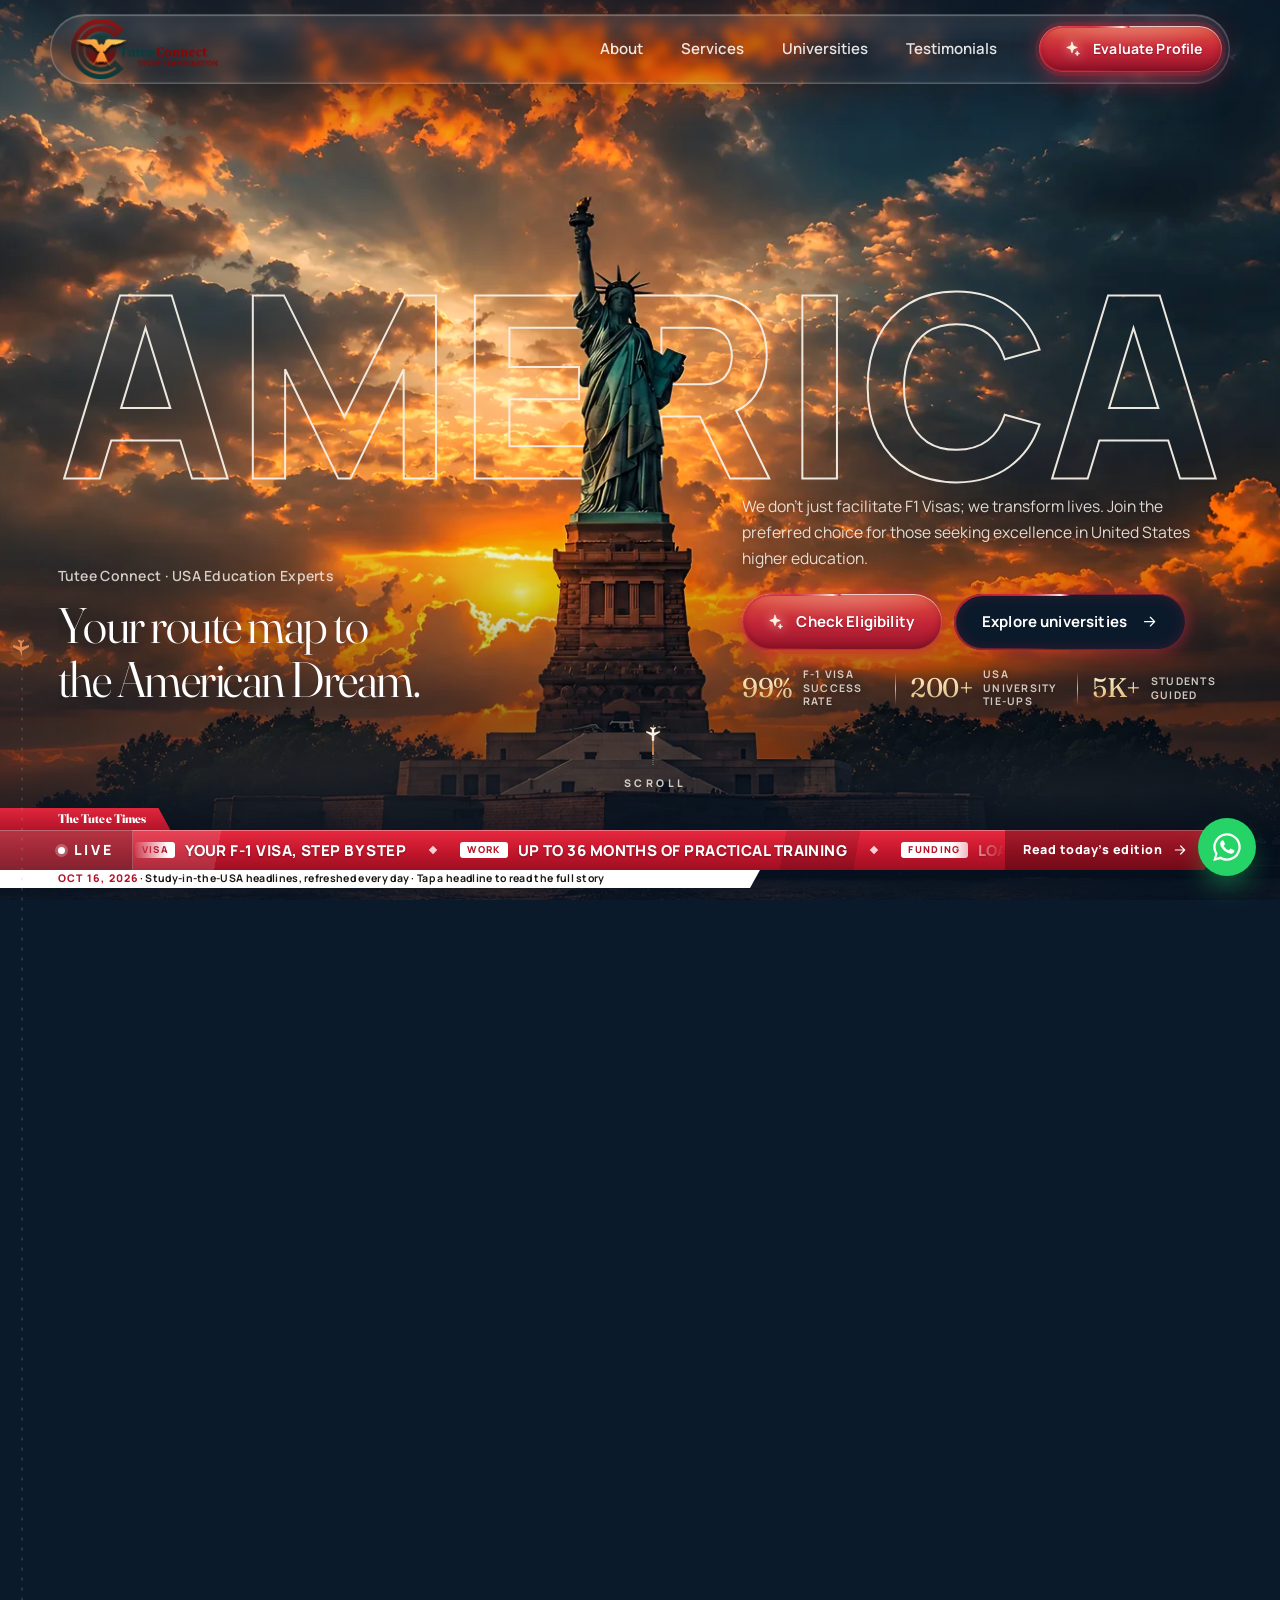
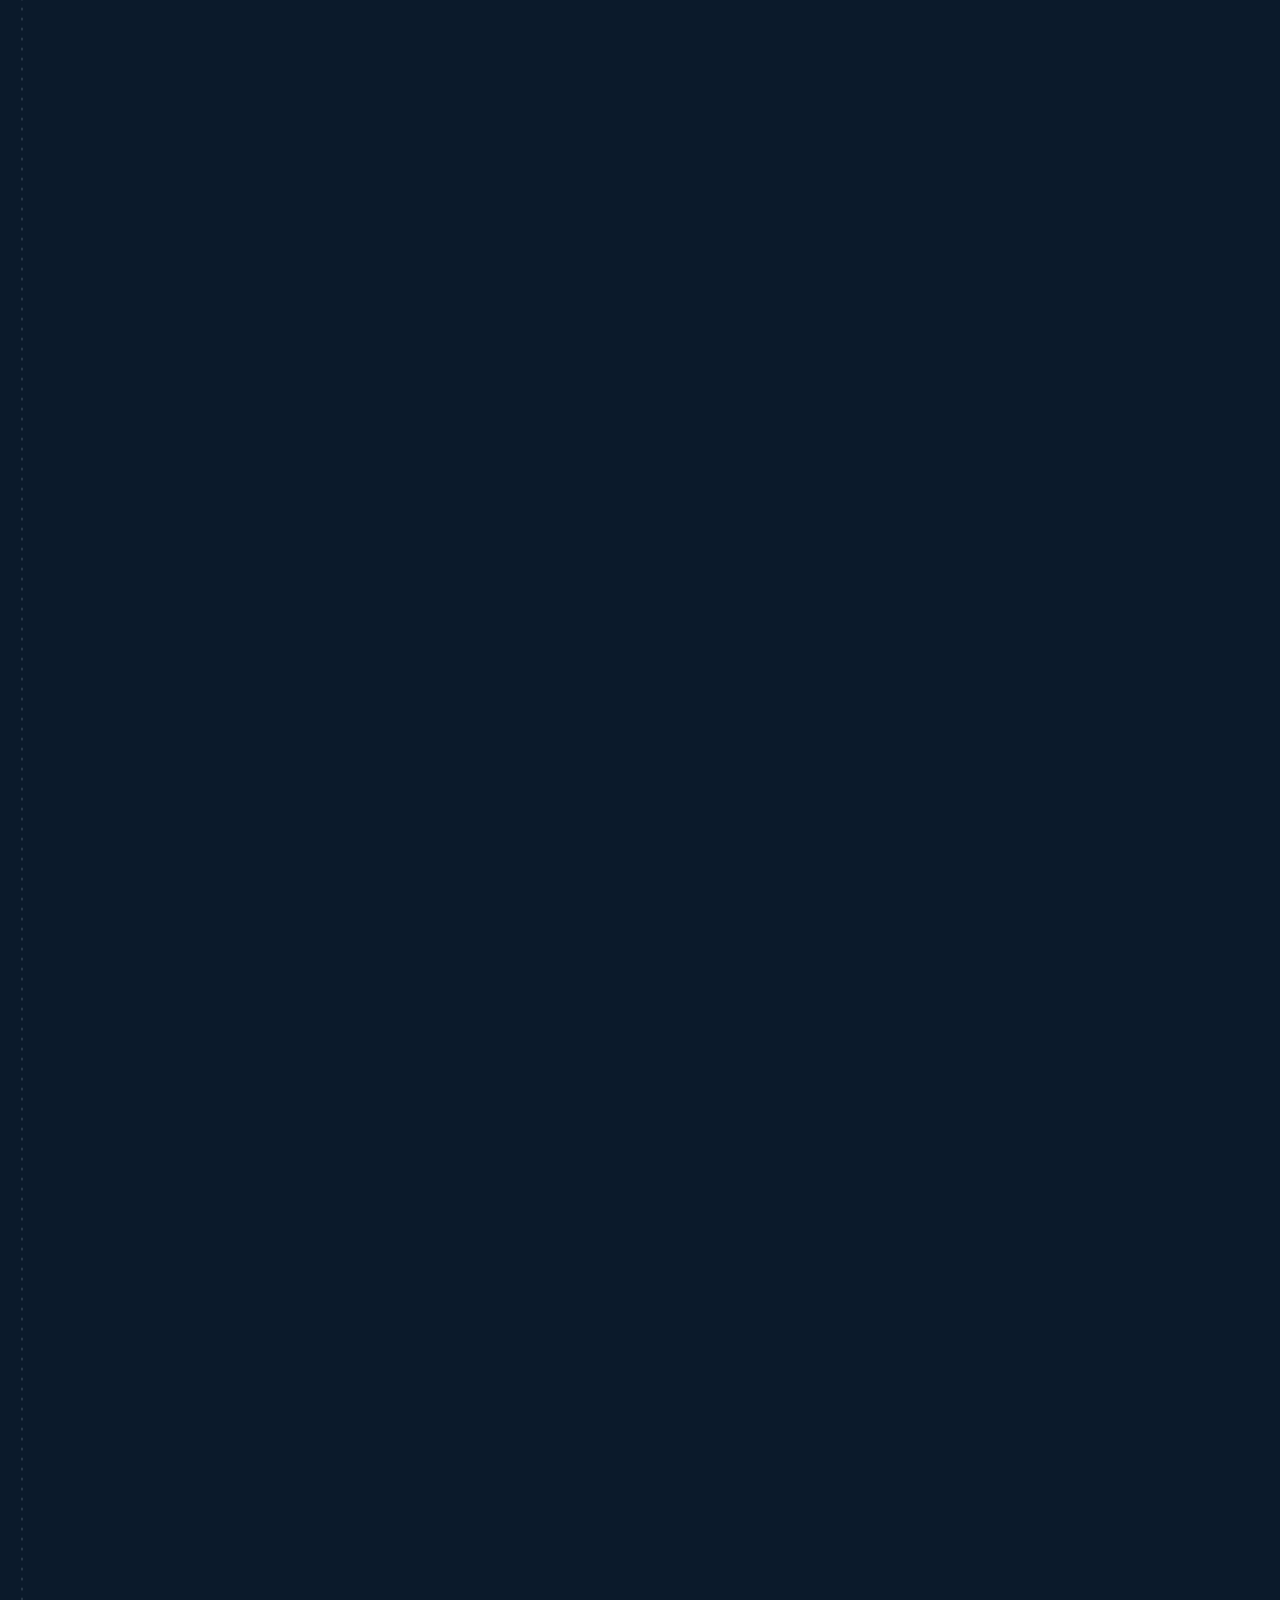
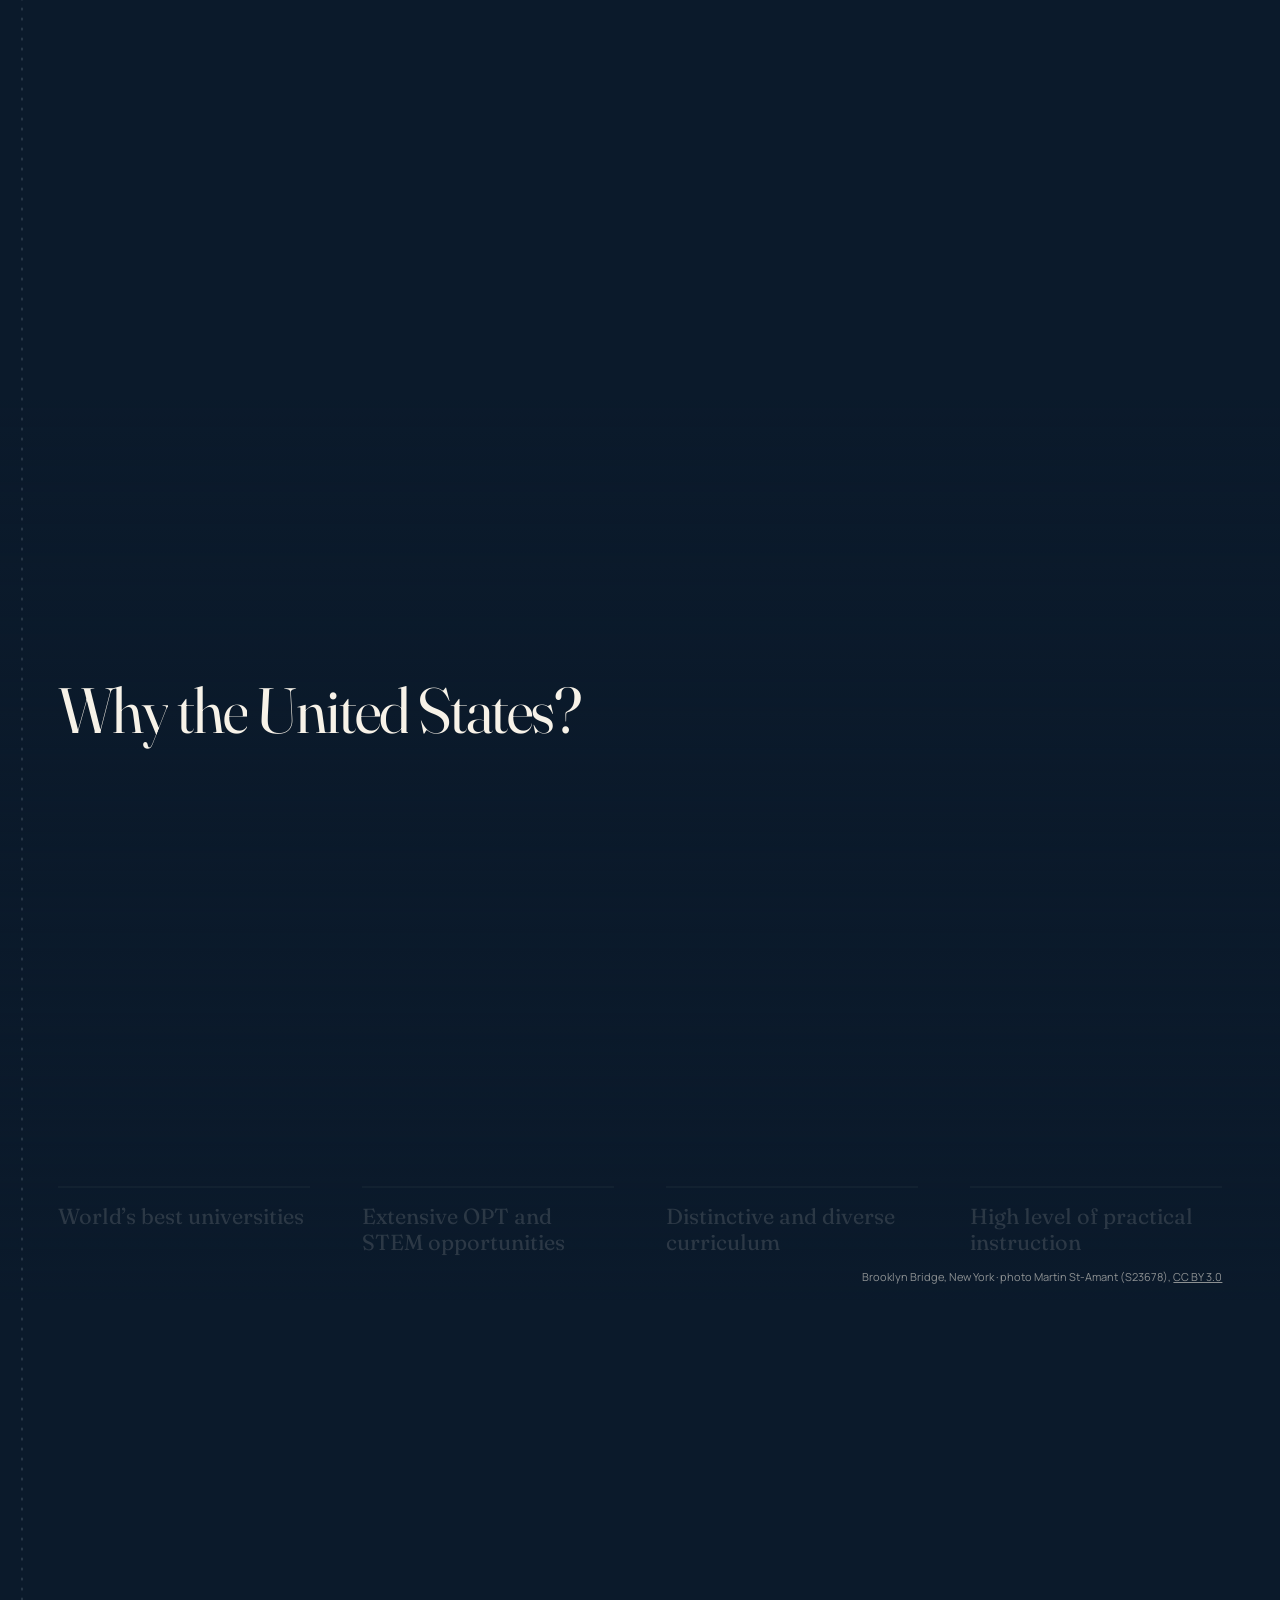
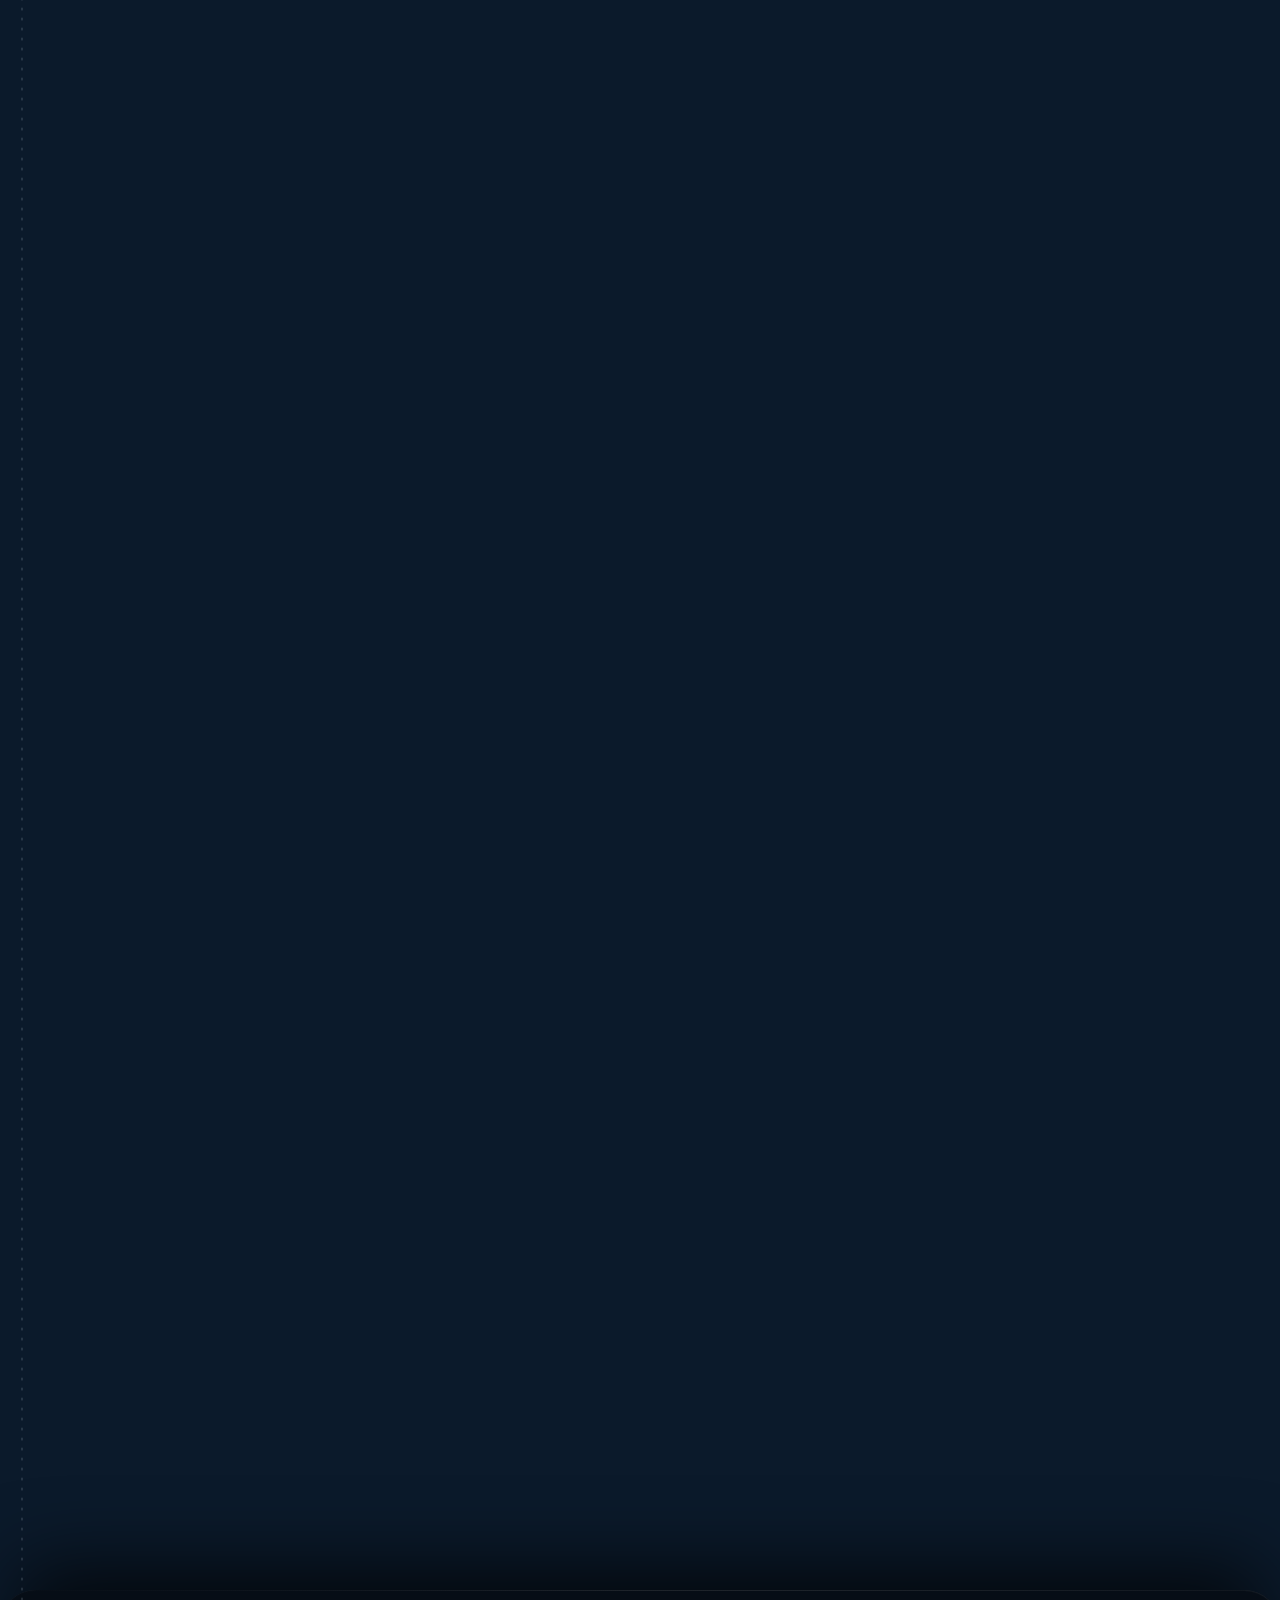
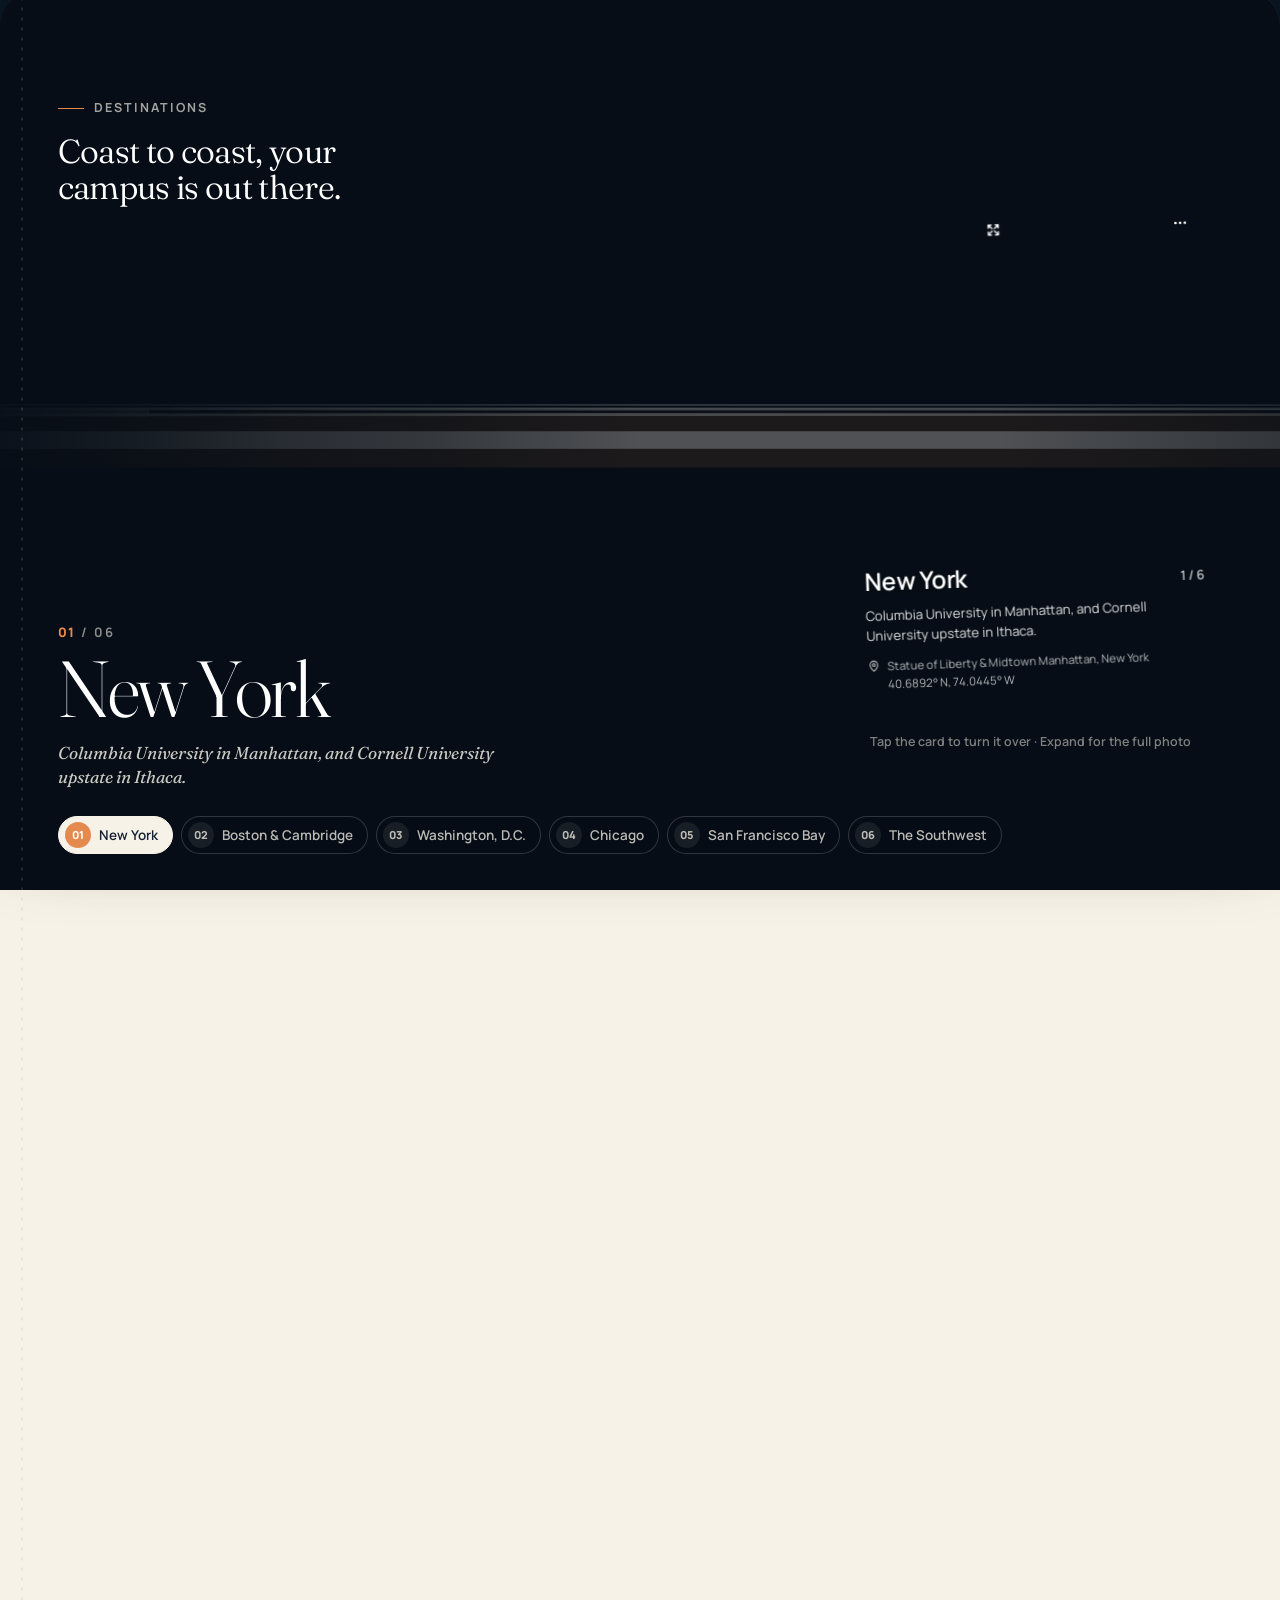
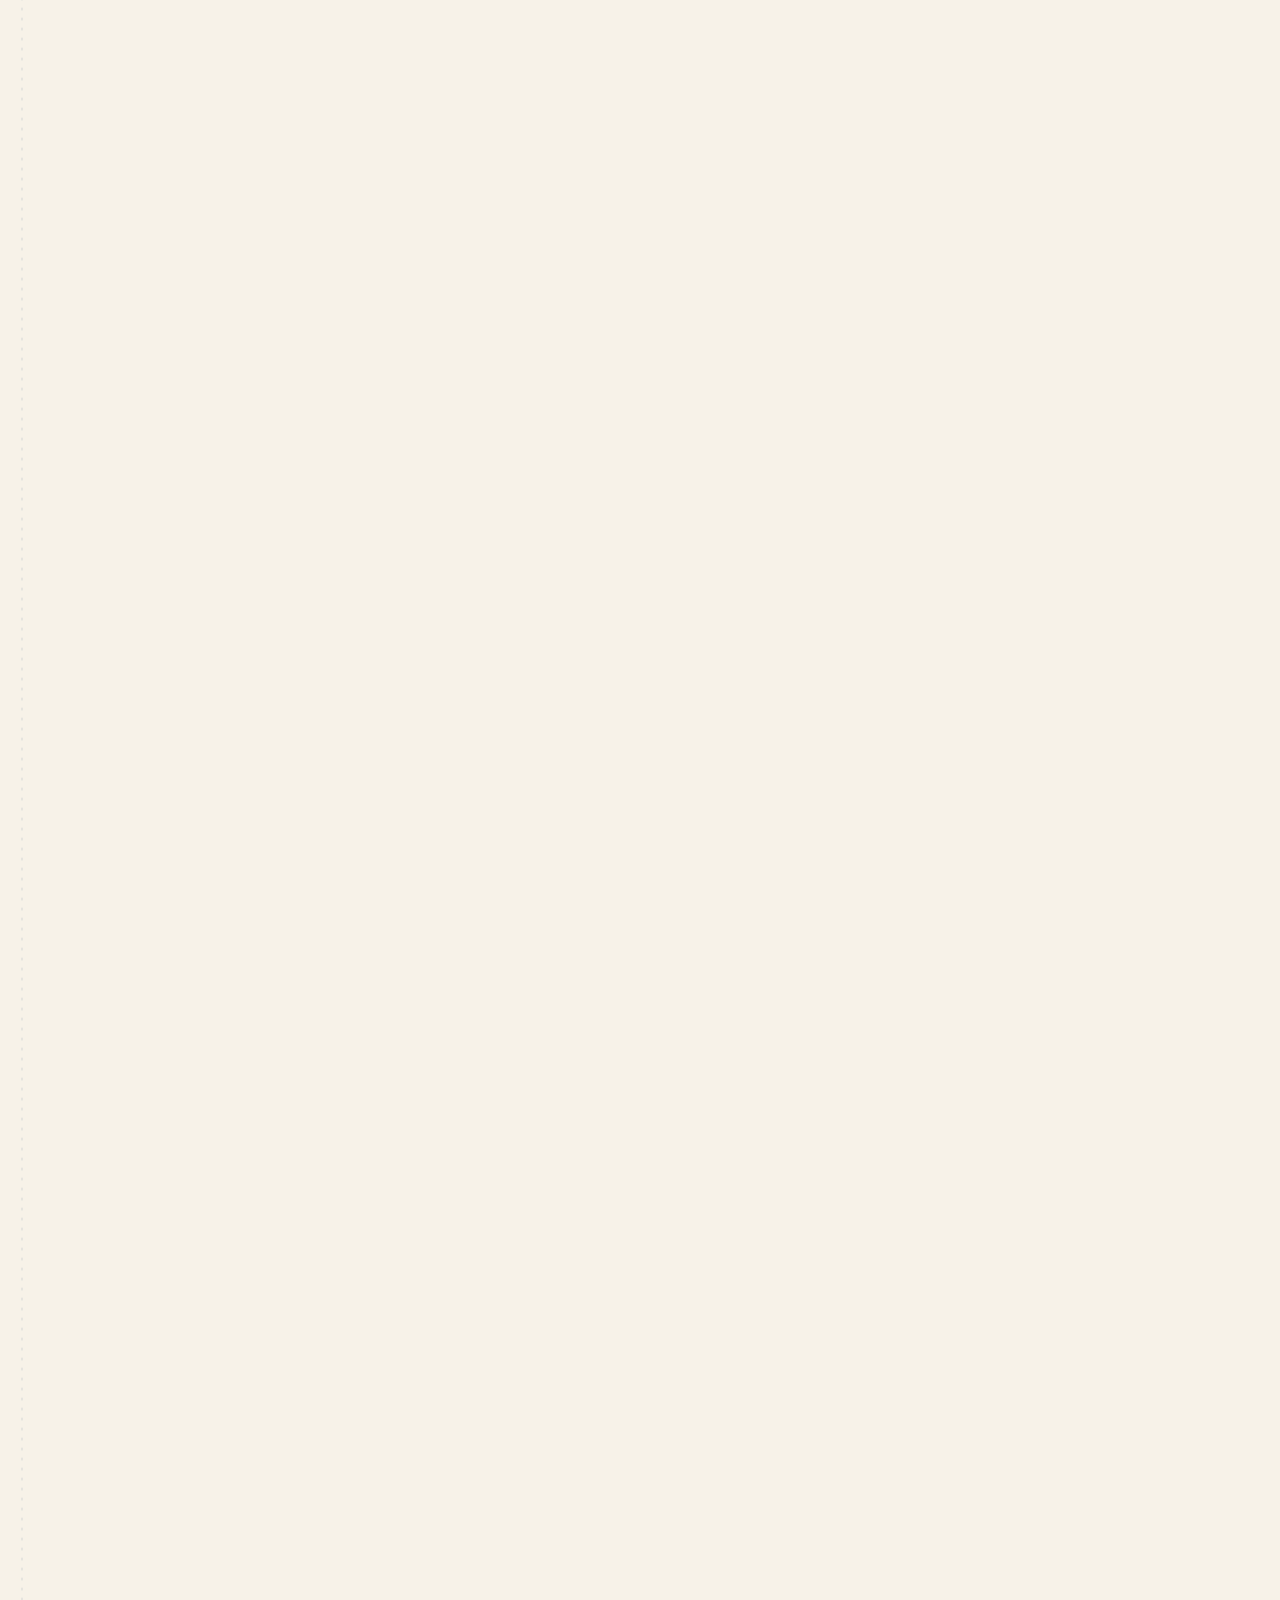
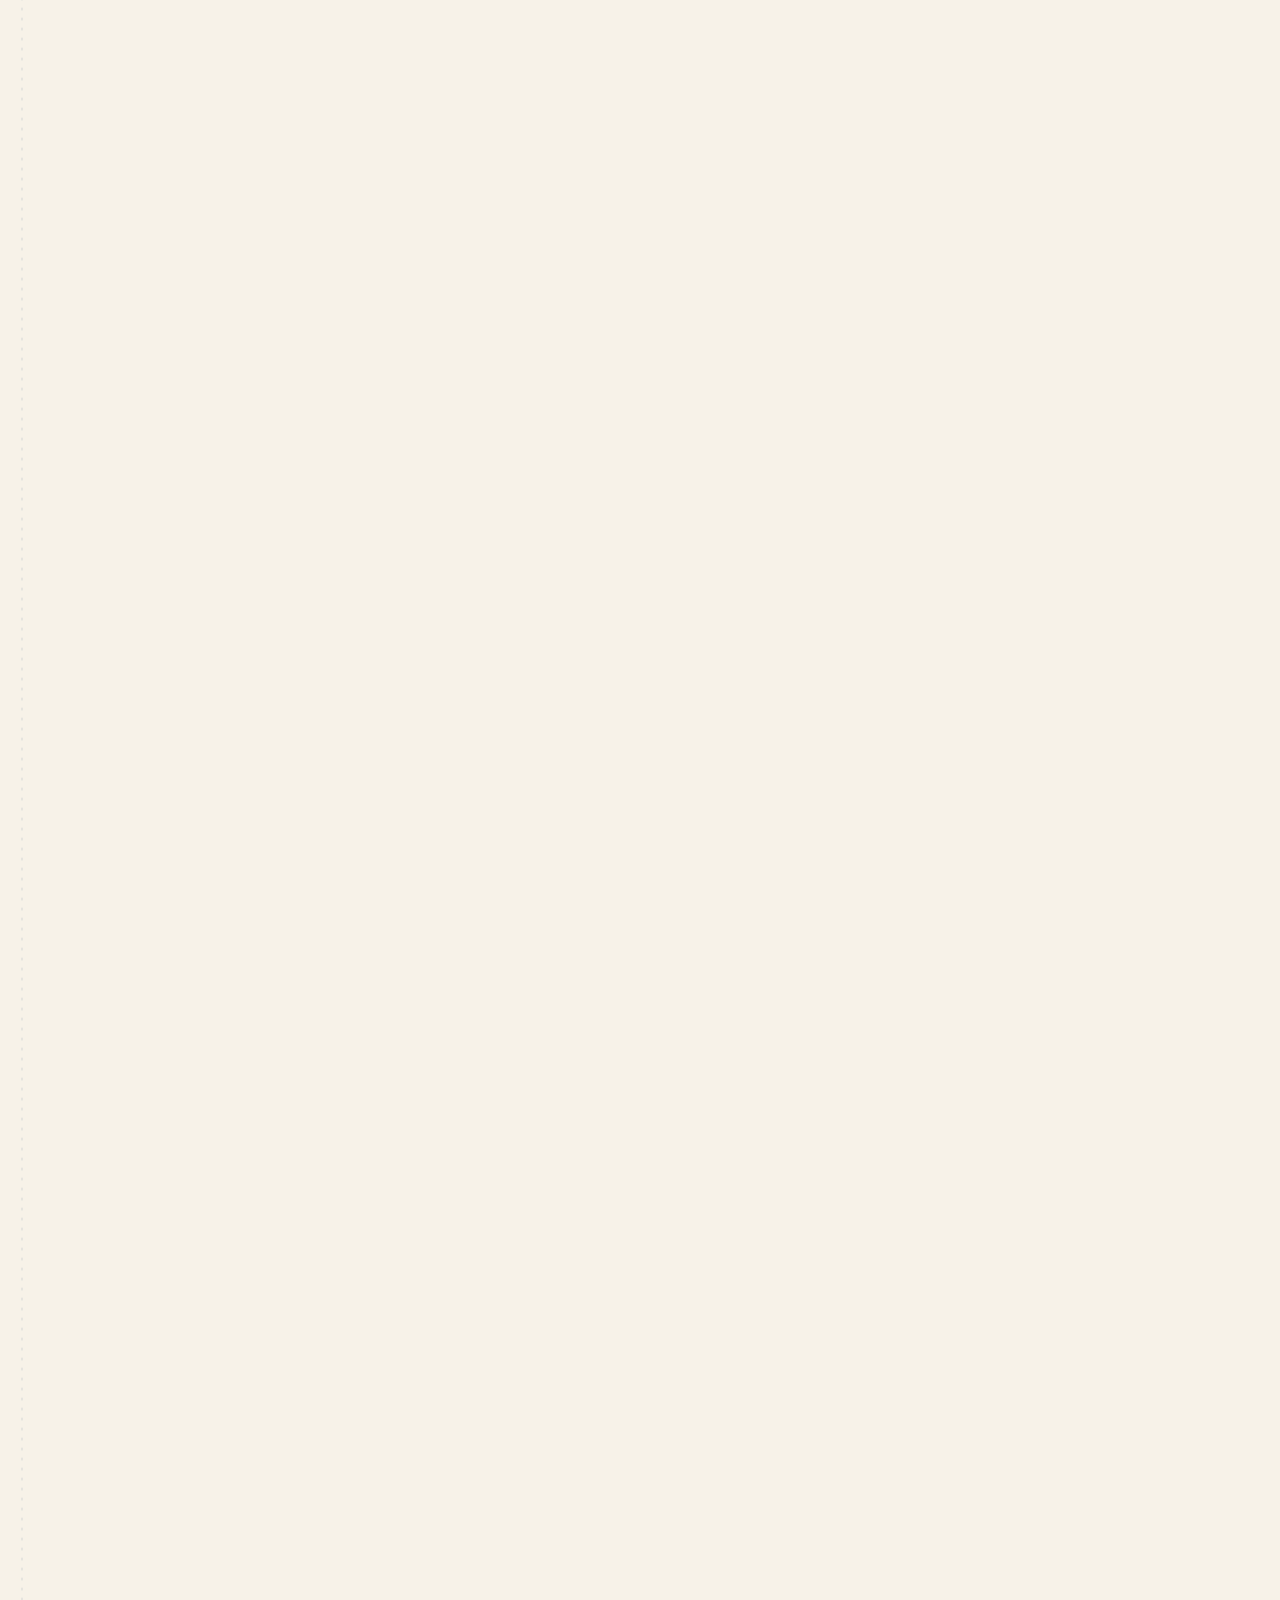
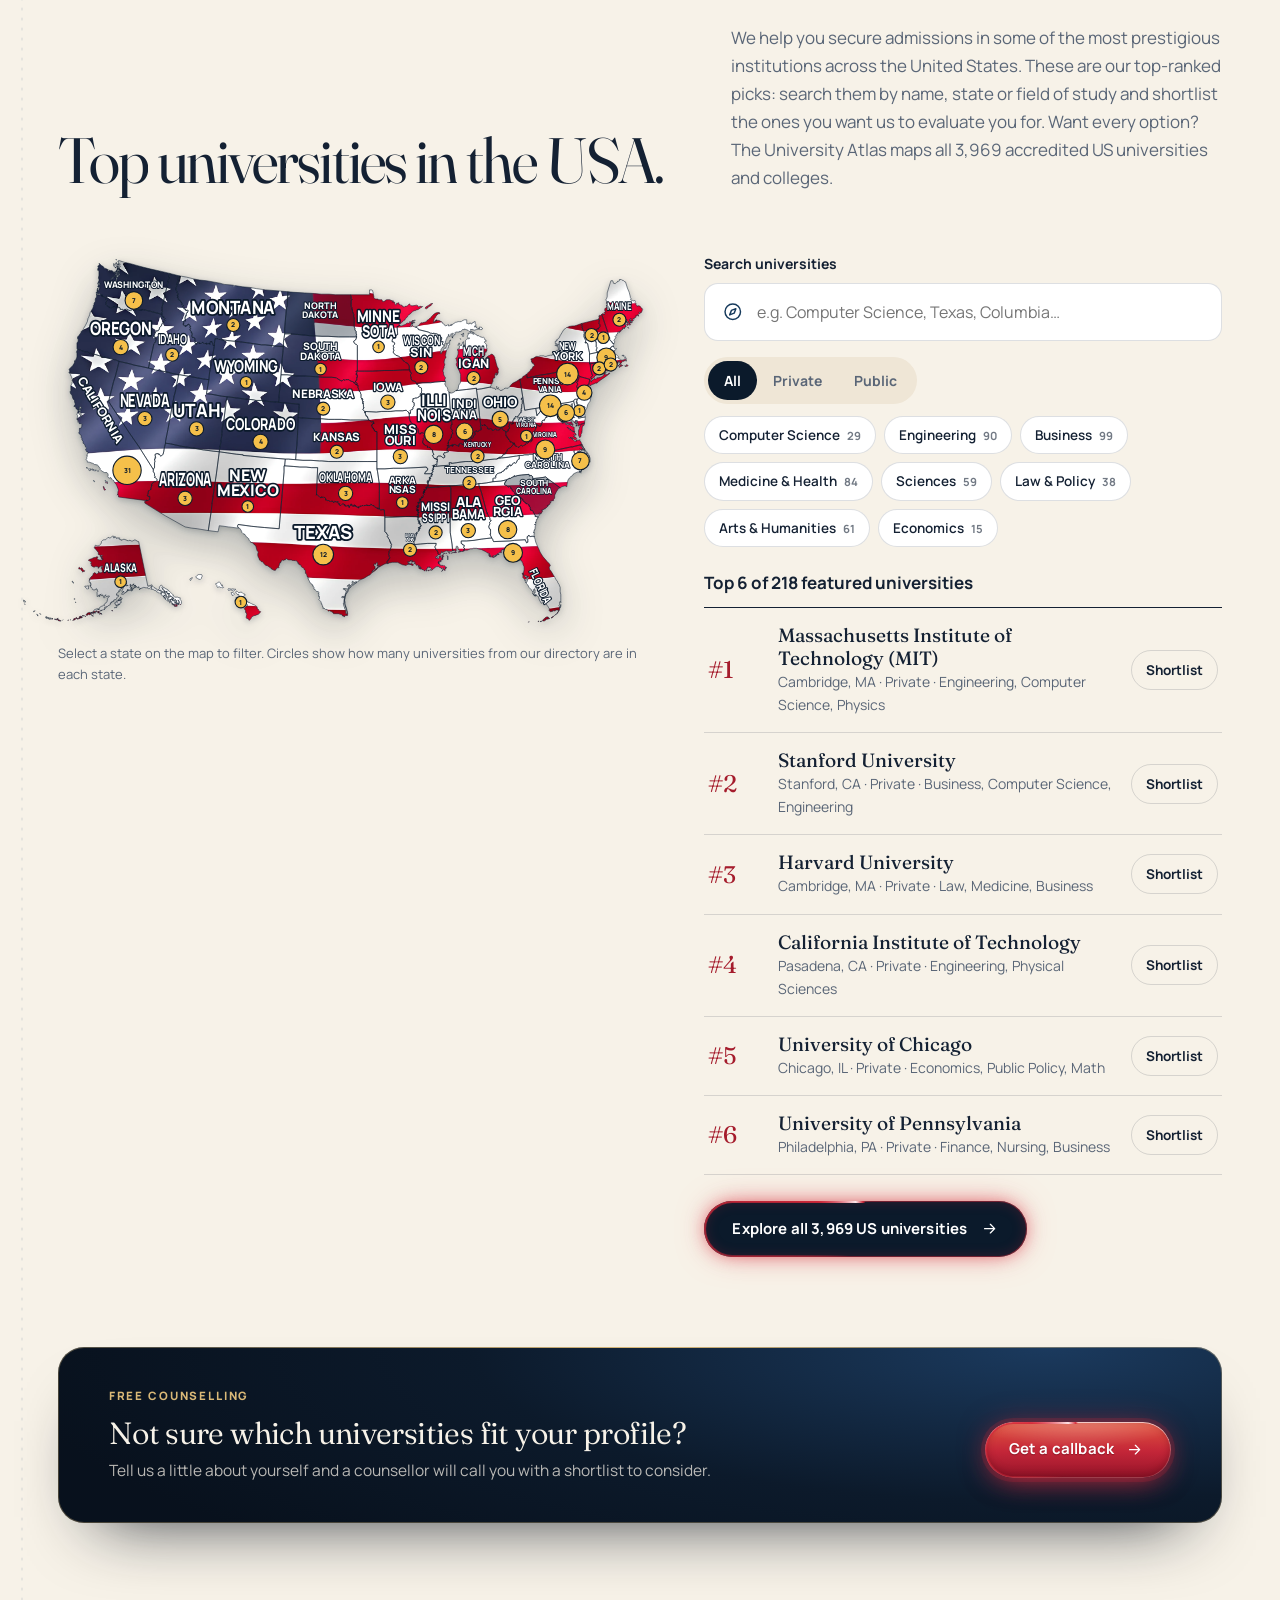
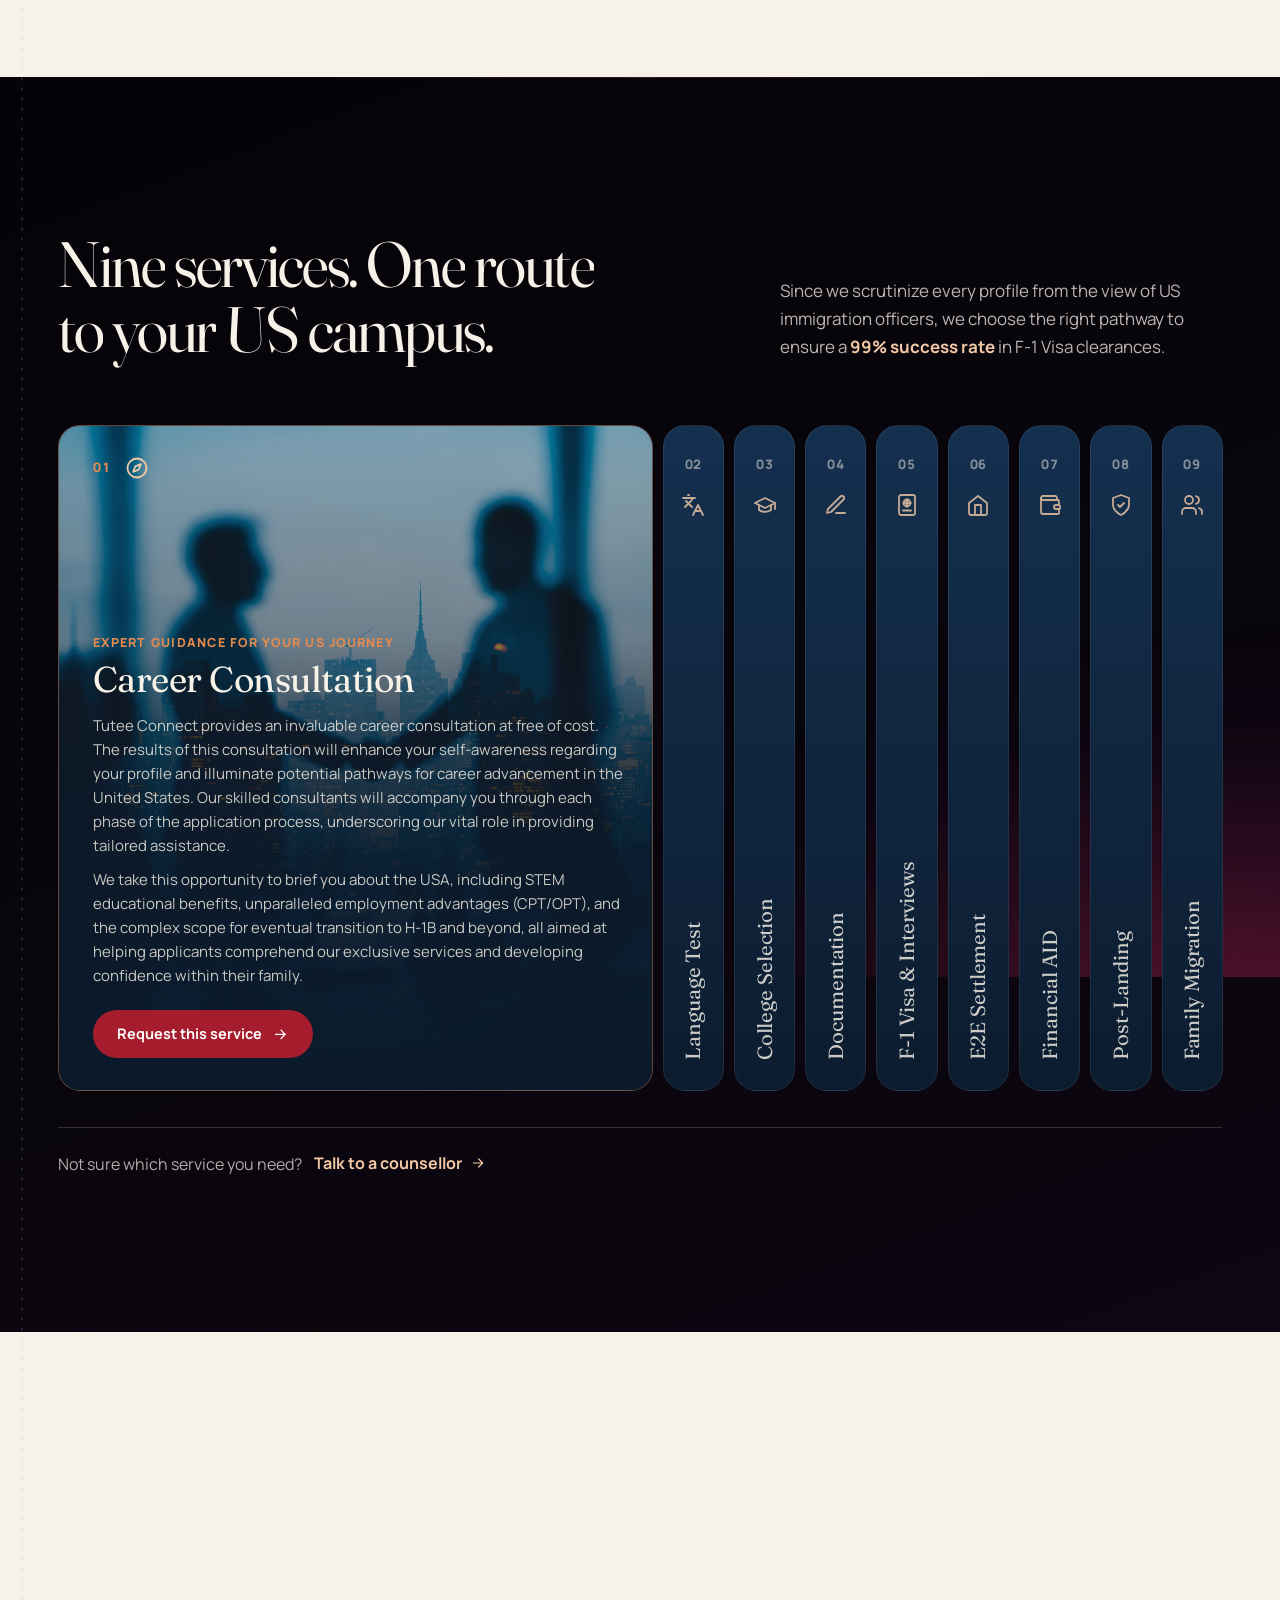
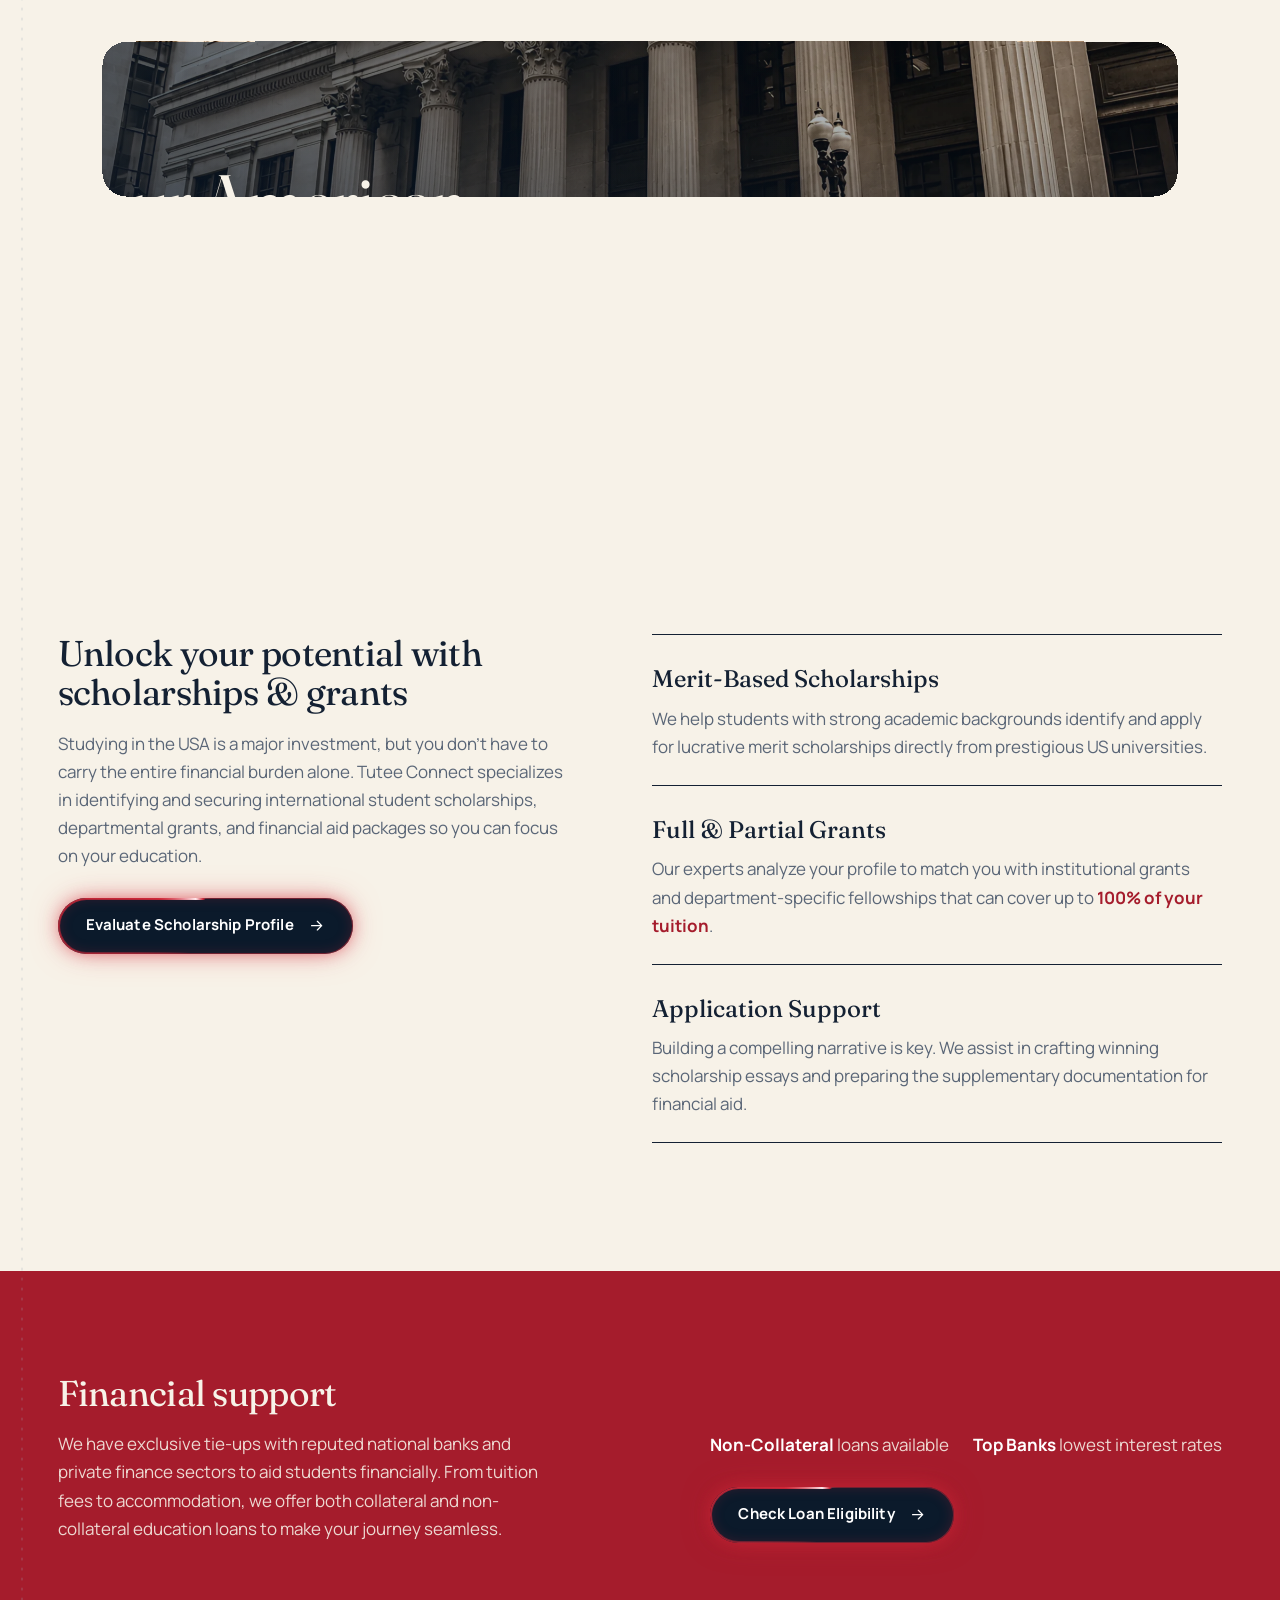
==== commit f29ef7f9: "correction all ui design correction and news correction." ====
--- a/index.html
+++ b/index.html
@@ -27,7 +27,10 @@
 <script defer src="assets/js/vendor/lenis.min.js"></script>
 <script defer src="assets/js/universities-data.js"></script>
 <script defer src="assets/js/forms.js"></script>
+<script defer src="assets/js/shortlist.js"></script>
+<script defer src="assets/js/quick.js"></script>
 <script defer src="assets/js/main.js"></script>
+<script defer src="assets/js/askwave.js"></script>
 </head>
 <body>
 <a class="skip" href="#main">Skip to content</a>
@@ -82,7 +85,7 @@
 <header class="nav" data-nav>
   <div class="nav__inner">
     <a class="nav__brand" href="#home" aria-label="Tutee Connect — home">
-      <img src="assets/img/logo/logo-hd-480.webp" width="196" height="80" alt="Tutee Connect Logo" decoding="async">
+      <img src="assets/img/logo/logo-tc-600.png" srcset="assets/img/logo/logo-tc-600.png 1x, assets/img/logo/logo-tc-1200.png 2x" width="600" height="245" alt="Tutee Connect Logo" decoding="async">
     </a>
     <nav class="nav__links" aria-label="Primary">
       <a href="https://tuteeconnect.com/about.html" target="_blank" rel="noopener">About</a>
@@ -90,34 +93,41 @@
       <a href="#finder" data-spy="finder">Universities</a>
       <a href="#testimonials" data-spy="testimonials">Testimonials</a>
     </nav>
-    <a class="btn btn--primary btn--sm nav__cta" href="#contact" data-magnetic><span>Evaluate Profile</span><svg class="ico"><use href="#i-arrow"/></svg></a>
+    <a class="btn btn--primary btn--sm btn--gem nav__cta" href="#contact" data-magnetic><svg class="ico btn__spark" aria-hidden="true"><use href="#i-sparkle"/></svg><span>Evaluate Profile</span></a>
     <button class="nav__burger" type="button" aria-label="Open menu" aria-expanded="false" aria-controls="mobileMenu" data-menu-open><svg class="ico"><use href="#i-menu"/></svg></button>
   </div>
 </header>
 
 <div class="menu" id="mobileMenu" data-menu hidden>
+  <div class="menu__glow" aria-hidden="true"></div>
   <div class="menu__head">
-    <img src="assets/img/logo/logo-hd-480.webp" width="160" height="65" alt="Tutee Connect Logo">
+    <img src="assets/img/logo/logo-tc-600.png" srcset="assets/img/logo/logo-tc-600.png 1x, assets/img/logo/logo-tc-1200.png 2x" width="600" height="245" alt="Tutee Connect Logo" decoding="async">
     <button class="menu__close" type="button" aria-label="Close menu" data-menu-close><svg class="ico"><use href="#i-close"/></svg></button>
   </div>
+  <p class="menu__k">Your route to the USA</p>
   <nav class="menu__links" aria-label="Mobile">
-    <a href="#home" data-menu-link><span>01</span>Home</a>
-    <a href="https://tuteeconnect.com/about.html" target="_blank" rel="noopener"><span>02</span>About</a>
-    <a href="#services" data-menu-link><span>03</span>Services</a>
-    <a href="#finder" data-menu-link><span>04</span>Universities</a>
-    <a href="#testimonials" data-menu-link><span>05</span>Testimonials</a>
+    <a href="#home" data-menu-link style="--i:0"><span>01</span><b>Home</b><svg class="menu__arr" viewBox="0 0 20 20" aria-hidden="true"><path d="M4 10h11M11 5.5 15.5 10 11 14.5"/></svg></a>
+    <a href="https://tuteeconnect.com/about.html" target="_blank" rel="noopener" style="--i:1"><span>02</span><b>About</b><svg class="menu__arr" viewBox="0 0 20 20" aria-hidden="true"><path d="M4 10h11M11 5.5 15.5 10 11 14.5"/></svg></a>
+    <a href="#services" data-menu-link style="--i:2"><span>03</span><b>Services</b><svg class="menu__arr" viewBox="0 0 20 20" aria-hidden="true"><path d="M4 10h11M11 5.5 15.5 10 11 14.5"/></svg></a>
+    <a href="#finder" data-menu-link style="--i:3"><span>04</span><b>Universities</b><svg class="menu__arr" viewBox="0 0 20 20" aria-hidden="true"><path d="M4 10h11M11 5.5 15.5 10 11 14.5"/></svg></a>
+    <a href="#testimonials" data-menu-link style="--i:4"><span>05</span><b>Testimonials</b><svg class="menu__arr" viewBox="0 0 20 20" aria-hidden="true"><path d="M4 10h11M11 5.5 15.5 10 11 14.5"/></svg></a>
   </nav>
-  <a class="btn btn--primary btn--block" href="#contact" data-menu-link><span>Evaluate Profile</span><svg class="ico"><use href="#i-arrow"/></svg></a>
-  <p class="menu__foot"><a href="tel:+917010902329">+91 701-090-2329</a> · <a href="mailto:info@tuteeconnect.com">info@tuteeconnect.com</a></p>
+  <ul class="menu__proof" aria-label="Tutee Connect in numbers"><li><b>99%</b><span>F-1 visa success rate</span></li><li><b>200+</b><span>USA university tie-ups</span></li><li><b>5K+</b><span>Students guided</span></li></ul>
+  <div class="menu__ctas">
+    <a class="btn btn--primary btn--gem btn--block" href="#contact" data-menu-link><span>Evaluate Profile</span><svg class="ico"><use href="#i-arrow"/></svg></a>
+  </div>
+  <p class="menu__foot"><a href="tel:+917358364959"><svg class="ico" aria-hidden="true"><use href="#i-phone"/></svg>+91 73583-64959</a><a href="mailto:info@tuteeconnect.com"><svg class="ico" aria-hidden="true"><use href="#i-mail"/></svg>info@tuteeconnect.com</a></p>
 </div>
 
 <!-- section rail (desktop) -->
-<!-- scroll pathway: a route drawn from the hero down to the footer as you scroll -->
-<div class="sp" data-sp aria-hidden="true">
-  <svg class="sp__svg" data-sp-svg><path class="sp__base" data-sp-base/><path class="sp__ink" data-sp-ink/></svg>
-  <span class="sp__tip" data-sp-tip><span class="sp__jet" data-sp-jet><svg viewBox="0 0 24 24"><path d="M12 2.5c.9 0 1.6.9 1.6 2v5.2l7.4 4.3v2l-7.4-2.2v4.1l2.2 1.7v1.6L12 20.3l-3.8.9v-1.6l2.2-1.7v-4.1L3 16v-2l7.4-4.3V4.5c0-1.1.7-2 1.6-2z"/></svg></span><b data-sp-label></b></span>
-  <span class="sp__end" data-sp-end><i></i>You’ve arrived</span>
+<!-- journey thread (desktop): a fine route that wanders down the left margin, never across the content; a small plane rides it -->
+<div class="jt" data-jt aria-hidden="true">
+  <svg class="jt__svg" data-jt-svg><path class="jt__base" data-jt-base/></svg>
+  <div class="jt__win" data-jt-win><svg class="jt__inksvg" data-jt-ink preserveAspectRatio="none"><path class="jt__live" data-jt-live/></svg></div>
+  <span class="jt__plane" data-jt-plane><svg viewBox="-12 -12 24 24"><circle r="12" class="jt__halo"/><path d="M0-9 2 -3 9 1v2l-7-2 0 4 2 2v1.5L0 7l-2 1.5V7l2-2 0-4-7 2V1l7-4z"/></svg></span>
 </div>
+<!-- journey rail (desktop): where you are on the page; hover to read, click to jump -->
+<nav class="jrail" data-jrail aria-label="Your journey"></nav>
 
 <main id="main">
 
@@ -149,9 +159,14 @@
       <div class="hero__side">
         <p class="hero__lede" data-hero-in>We don’t just facilitate F1 Visas; we transform lives. Join the preferred choice for those seeking excellence in United States higher education.</p>
         <div class="hero__ctas" data-hero-in>
-          <a class="btn btn--primary" href="#contact" data-magnetic><span>Check Eligibility</span><svg class="ico"><use href="#i-arrow"/></svg></a>
+          <a class="btn btn--primary btn--gem" href="#contact" data-quick="check" data-magnetic><svg class="ico btn__spark" aria-hidden="true"><use href="#i-sparkle"/></svg><span>Check Eligibility</span></a>
           <a class="btn btn--line btn--line-light" href="#finder"><span>Explore universities</span><svg class="ico"><use href="#i-arrow"/></svg></a>
         </div>
+        <ul class="proof" data-hero-in aria-label="Tutee Connect in numbers">
+          <li><b>99%</b><span>F-1 visa success rate</span></li>
+          <li><b>200+</b><span>USA university tie-ups</span></li>
+          <li><b>5K+</b><span>Students guided</span></li>
+        </ul>
       </div>
     </div>
 
@@ -162,10 +177,13 @@
 
     <!-- The Tutee Times: today's headlines; the button unfolds the full front page -->
     <div class="tkr" data-tkr data-feed="" data-hero-in>
-      <button type="button" class="tkr__mast" data-paper-open aria-haspopup="dialog"><span class="tkr__name">The Tutee Times</span><span class="tkr__date" data-tkr-date></span></button>
-      <span class="tkr__brk" data-tkr-brk hidden>Breaking</span>
-      <div class="tkr__belt" aria-label="Today’s headlines"><ul class="tkr__run" data-tkr-run></ul></div>
-      <button type="button" class="tkr__read" data-paper-open aria-haspopup="dialog"><span>Read today’s edition</span><svg class="ico" aria-hidden="true"><use href="#i-arrow"/></svg></button>
+      <div class="tkr__top"><button type="button" class="tkr__tab" data-paper-open aria-haspopup="dialog">The Tutee Times</button><span class="tkr__brk" data-tkr-brk hidden>Breaking</span></div>
+      <div class="tkr__bar">
+        <button type="button" class="tkr__mast" data-paper-open aria-haspopup="dialog" aria-label="The Tutee Times — open today’s edition"><i class="tkr__dot" aria-hidden="true"></i><span class="tkr__name">Live</span></button>
+        <div class="tkr__belt" aria-label="Today’s headlines"><ul class="tkr__run" data-tkr-run></ul></div>
+        <button type="button" class="tkr__read" data-paper-open aria-haspopup="dialog"><span>Read today’s edition</span><svg class="ico" aria-hidden="true"><use href="#i-arrow"/></svg></button>
+      </div>
+      <p class="tkr__sub"><span data-tkr-date></span><span class="tkr__subtxt"> · Study-in-the-USA headlines, refreshed every day · Tap a headline to read the full story</span></p>
     </div>
    </div>
 
@@ -256,7 +274,7 @@
 <!-- ============ WHY THE USA — pinned panorama ============ -->
 <section id="why" class="why" data-section="why">
   <div class="why__pin" data-why>
-    <div class="why__pano" data-why-pano><img class="why__img" src="assets/img/why-brooklyn-3600.webp" srcset="assets/img/why-brooklyn-1800.webp 1800w, assets/img/why-brooklyn-3600.webp 3600w, assets/img/why-brooklyn-7200.webp 7200w" sizes="(max-width: 760px) 170vh, 360vh" alt="The Brooklyn Bridge and Lower Manhattan at night" width="7200" height="1999" loading="lazy" decoding="async"></div>
+    <div class="why__pano" data-why-pano><picture><source media="(max-width: 760px)" srcset="assets/img/why-flag-1600.webp"><img class="why__img" src="assets/img/why-brooklyn-3600.webp" srcset="assets/img/why-brooklyn-1800.webp 1800w, assets/img/why-brooklyn-3600.webp 3600w" sizes="(max-width: 760px) 170vh, 360vh" alt="The Brooklyn Bridge and Lower Manhattan at night" width="7200" height="1999" loading="lazy" decoding="async"></picture></div>
     <div class="why__shade" aria-hidden="true"></div>
     <div class="why__intro wrap">
       <h2 class="display display--light" data-split>Why the United States?</h2>
@@ -291,8 +309,8 @@
       </div>
       <nav class="dx__tabs" aria-label="Choose a destination"><button type="button" class="dx__tab is-active" data-dx-go="0" data-name="New York" data-desc="Columbia University in Manhattan, and Cornell University upstate in Ithaca." aria-pressed="true"><span>01</span>New York</button><button type="button" class="dx__tab" data-dx-go="1" data-name="Boston &amp; Cambridge" data-desc="MIT and Harvard University, both in Cambridge, Massachusetts." aria-pressed="false"><span>02</span>Boston &amp; Cambridge</button><button type="button" class="dx__tab" data-dx-go="2" data-name="Washington, D.C." data-desc="The nation’s capital, on the East Coast." aria-pressed="false"><span>03</span>Washington, D.C.</button><button type="button" class="dx__tab" data-dx-go="3" data-name="Chicago" data-desc="The University of Chicago, on the shore of Lake Michigan." aria-pressed="false"><span>04</span>Chicago</button><button type="button" class="dx__tab" data-dx-go="4" data-name="San Francisco Bay" data-desc="Stanford University and UC Berkeley, in the heart of Silicon Valley." aria-pressed="false"><span>05</span>San Francisco Bay</button><button type="button" class="dx__tab" data-dx-go="5" data-name="The Southwest" data-desc="Wide open national parks like the Grand Canyon in Arizona." aria-pressed="false"><span>06</span>The Southwest</button></nav>
     </div>
-    <div class="dx__stack" data-dx-stack><article class="pc" data-pc="0" style="--rot:-4deg" aria-label="Postcard from New York"><div class="pc__in"><div class="pc__face pc__front"><img src="https://thumb.wikimedia.org/wikipedia/commons/thumb/3/3e/Lower_Manhattan_from_Brooklyn_May_2015_panorama.jpg/1920px-Lower_Manhattan_from_Brooklyn_May_2015_panorama.jpg" srcset="https://thumb.wikimedia.org/wikipedia/commons/thumb/3/3e/Lower_Manhattan_from_Brooklyn_May_2015_panorama.jpg/960px-Lower_Manhattan_from_Brooklyn_May_2015_panorama.jpg 960w, https://thumb.wikimedia.org/wikipedia/commons/thumb/3/3e/Lower_Manhattan_from_Brooklyn_May_2015_panorama.jpg/1920px-Lower_Manhattan_from_Brooklyn_May_2015_panorama.jpg 1920w, https://thumb.wikimedia.org/wikipedia/commons/thumb/3/3e/Lower_Manhattan_from_Brooklyn_May_2015_panorama.jpg/3840px-Lower_Manhattan_from_Brooklyn_May_2015_panorama.jpg 3840w" sizes="(max-width: 760px) 80vw, 40vw" alt="Lower Manhattan from Brooklyn" width="1920" height="600" decoding="async" loading="eager"><span class="pc__greet">Greetings from</span><span class="pc__name">New York</span><svg class="pc__post" viewBox="0 0 120 120" aria-hidden="true"><defs><path id="pcp0" d="M60,60 m-44,0 a44,44 0 1,1 88,0 a44,44 0 1,1 -88,0"/></defs><circle cx="60" cy="60" r="54"/><circle cx="60" cy="60" r="34"/><text font-size="11"><textPath href="#pcp0" textLength="270">TUTEE CONNECT · AIRMAIL · USA ·</textPath></text><text x="60" y="68" text-anchor="middle" font-size="22">01</text></svg><span class="pc__cap">Lower Manhattan from Brooklyn · King of Hearts, CC BY-SA 3.0</span></div><div class="pc__face pc__back"><div class="pc__msg"><p>Columbia University in Manhattan, and Cornell University upstate in Ithaca.</p><p class="pc__sign">— See you in New York!<br>Tutee Connect</p></div><div class="pc__addr"><span class="pc__stamp"><b>NEW</b><small>USA</small></span><i>To</i><span>A future student</span><span>Somewhere in India</span><span>Bound for the USA</span></div></div></div></article><article class="pc" data-pc="1" style="--rot:3deg" aria-label="Postcard from Boston &amp; Cambridge"><div class="pc__in"><div class="pc__face pc__front"><img src="https://thumb.wikimedia.org/wikipedia/commons/thumb/f/f3/Boston_skyline_from_Cambridge_November_2015_panorama_1.jpg/1920px-Boston_skyline_from_Cambridge_November_2015_panorama_1.jpg" srcset="https://thumb.wikimedia.org/wikipedia/commons/thumb/f/f3/Boston_skyline_from_Cambridge_November_2015_panorama_1.jpg/960px-Boston_skyline_from_Cambridge_November_2015_panorama_1.jpg 960w, https://thumb.wikimedia.org/wikipedia/commons/thumb/f/f3/Boston_skyline_from_Cambridge_November_2015_panorama_1.jpg/1920px-Boston_skyline_from_Cambridge_November_2015_panorama_1.jpg 1920w, https://thumb.wikimedia.org/wikipedia/commons/thumb/f/f3/Boston_skyline_from_Cambridge_November_2015_panorama_1.jpg/3840px-Boston_skyline_from_Cambridge_November_2015_panorama_1.jpg 3840w" sizes="(max-width: 760px) 80vw, 40vw" alt="Boston from Cambridge" width="1920" height="384" decoding="async" loading="eager"><span class="pc__greet">Greetings from</span><span class="pc__name">Boston</span><svg class="pc__post" viewBox="0 0 120 120" aria-hidden="true"><defs><path id="pcp1" d="M60,60 m-44,0 a44,44 0 1,1 88,0 a44,44 0 1,1 -88,0"/></defs><circle cx="60" cy="60" r="54"/><circle cx="60" cy="60" r="34"/><text font-size="11"><textPath href="#pcp1" textLength="270">TUTEE CONNECT · AIRMAIL · USA ·</textPath></text><text x="60" y="68" text-anchor="middle" font-size="22">02</text></svg><span class="pc__cap">Boston from Cambridge · King of Hearts, CC BY-SA 4.0</span></div><div class="pc__face pc__back"><div class="pc__msg"><p>MIT and Harvard University, both in Cambridge, Massachusetts.</p><p class="pc__sign">— See you in Boston!<br>Tutee Connect</p></div><div class="pc__addr"><span class="pc__stamp"><b>BOS</b><small>USA</small></span><i>To</i><span>A future student</span><span>Somewhere in India</span><span>Bound for the USA</span></div></div></div></article><article class="pc" data-pc="2" style="--rot:-2.5deg" aria-label="Postcard from Washington, D.C."><div class="pc__in"><div class="pc__face pc__front"><img src="https://thumb.wikimedia.org/wikipedia/commons/thumb/6/64/Capitol_at_Dusk_2.jpg/1920px-Capitol_at_Dusk_2.jpg" srcset="https://thumb.wikimedia.org/wikipedia/commons/thumb/6/64/Capitol_at_Dusk_2.jpg/960px-Capitol_at_Dusk_2.jpg 960w, https://thumb.wikimedia.org/wikipedia/commons/thumb/6/64/Capitol_at_Dusk_2.jpg/1920px-Capitol_at_Dusk_2.jpg 1920w" sizes="(max-width: 760px) 80vw, 40vw" alt="The Capitol at dusk" width="1920" height="963" decoding="async" loading="lazy"><span class="pc__greet">Greetings from</span><span class="pc__name">Washington</span><svg class="pc__post" viewBox="0 0 120 120" aria-hidden="true"><defs><path id="pcp2" d="M60,60 m-44,0 a44,44 0 1,1 88,0 a44,44 0 1,1 -88,0"/></defs><circle cx="60" cy="60" r="54"/><circle cx="60" cy="60" r="34"/><text font-size="11"><textPath href="#pcp2" textLength="270">TUTEE CONNECT · AIRMAIL · USA ·</textPath></text><text x="60" y="68" text-anchor="middle" font-size="22">03</text></svg><span class="pc__cap">The Capitol at dusk · Martin Falbisoner, CC BY-SA 3.0</span></div><div class="pc__face pc__back"><div class="pc__msg"><p>The nation’s capital, on the East Coast.</p><p class="pc__sign">— See you in Washington!<br>Tutee Connect</p></div><div class="pc__addr"><span class="pc__stamp"><b>WAS</b><small>USA</small></span><i>To</i><span>A future student</span><span>Somewhere in India</span><span>Bound for the USA</span></div></div></div></article><article class="pc" data-pc="3" style="--rot:4deg" aria-label="Postcard from Chicago"><div class="pc__in"><div class="pc__face pc__front"><img src="https://thumb.wikimedia.org/wikipedia/commons/thumb/8/82/Chicago_sunrise_1.jpg/1920px-Chicago_sunrise_1.jpg" srcset="https://thumb.wikimedia.org/wikipedia/commons/thumb/8/82/Chicago_sunrise_1.jpg/960px-Chicago_sunrise_1.jpg 960w, https://thumb.wikimedia.org/wikipedia/commons/thumb/8/82/Chicago_sunrise_1.jpg/1920px-Chicago_sunrise_1.jpg 1920w, https://thumb.wikimedia.org/wikipedia/commons/thumb/8/82/Chicago_sunrise_1.jpg/3840px-Chicago_sunrise_1.jpg 3840w" sizes="(max-width: 760px) 80vw, 40vw" alt="Chicago at sunrise" width="1920" height="610" decoding="async" loading="lazy"><span class="pc__greet">Greetings from</span><span class="pc__name">Chicago</span><svg class="pc__post" viewBox="0 0 120 120" aria-hidden="true"><defs><path id="pcp3" d="M60,60 m-44,0 a44,44 0 1,1 88,0 a44,44 0 1,1 -88,0"/></defs><circle cx="60" cy="60" r="54"/><circle cx="60" cy="60" r="34"/><text font-size="11"><textPath href="#pcp3" textLength="270">TUTEE CONNECT · AIRMAIL · USA ·</textPath></text><text x="60" y="68" text-anchor="middle" font-size="22">04</text></svg><span class="pc__cap">Chicago at sunrise · Daniel Schwen, CC BY-SA 4.0</span></div><div class="pc__face pc__back"><div class="pc__msg"><p>The University of Chicago, on the shore of Lake Michigan.</p><p class="pc__sign">— See you in Chicago!<br>Tutee Connect</p></div><div class="pc__addr"><span class="pc__stamp"><b>CHI</b><small>USA</small></span><i>To</i><span>A future student</span><span>Somewhere in India</span><span>Bound for the USA</span></div></div></div></article><article class="pc" data-pc="4" style="--rot:-3.5deg" aria-label="Postcard from San Francisco Bay"><div class="pc__in"><div class="pc__face pc__front"><img src="https://thumb.wikimedia.org/wikipedia/commons/thumb/9/94/Stanford_Memorial_Church_May_2011_HDR_1.jpg/1920px-Stanford_Memorial_Church_May_2011_HDR_1.jpg" srcset="https://thumb.wikimedia.org/wikipedia/commons/thumb/9/94/Stanford_Memorial_Church_May_2011_HDR_1.jpg/960px-Stanford_Memorial_Church_May_2011_HDR_1.jpg 960w, https://thumb.wikimedia.org/wikipedia/commons/thumb/9/94/Stanford_Memorial_Church_May_2011_HDR_1.jpg/1920px-Stanford_Memorial_Church_May_2011_HDR_1.jpg 1920w" sizes="(max-width: 760px) 80vw, 40vw" alt="Stanford Memorial Church" width="1920" height="1280" decoding="async" loading="lazy"><span class="pc__greet">Greetings from</span><span class="pc__name">San Francisco</span><svg class="pc__post" viewBox="0 0 120 120" aria-hidden="true"><defs><path id="pcp4" d="M60,60 m-44,0 a44,44 0 1,1 88,0 a44,44 0 1,1 -88,0"/></defs><circle cx="60" cy="60" r="54"/><circle cx="60" cy="60" r="34"/><text font-size="11"><textPath href="#pcp4" textLength="270">TUTEE CONNECT · AIRMAIL · USA ·</textPath></text><text x="60" y="68" text-anchor="middle" font-size="22">05</text></svg><span class="pc__cap">Stanford Memorial Church · King of Hearts, CC BY-SA 3.0</span></div><div class="pc__face pc__back"><div class="pc__msg"><p>Stanford University and UC Berkeley, in the heart of Silicon Valley.</p><p class="pc__sign">— See you in San Francisco!<br>Tutee Connect</p></div><div class="pc__addr"><span class="pc__stamp"><b>SAN</b><small>USA</small></span><i>To</i><span>A future student</span><span>Somewhere in India</span><span>Bound for the USA</span></div></div></div></article><article class="pc" data-pc="5" style="--rot:2deg" aria-label="Postcard from The Southwest"><div class="pc__in"><div class="pc__face pc__front"><img src="https://thumb.wikimedia.org/wikipedia/commons/thumb/6/66/Sun_rays_at_Hopi_Point_Grand_Canyon_2013.jpg/1920px-Sun_rays_at_Hopi_Point_Grand_Canyon_2013.jpg" srcset="https://thumb.wikimedia.org/wikipedia/commons/thumb/6/66/Sun_rays_at_Hopi_Point_Grand_Canyon_2013.jpg/960px-Sun_rays_at_Hopi_Point_Grand_Canyon_2013.jpg 960w, https://thumb.wikimedia.org/wikipedia/commons/thumb/6/66/Sun_rays_at_Hopi_Point_Grand_Canyon_2013.jpg/1920px-Sun_rays_at_Hopi_Point_Grand_Canyon_2013.jpg 1920w" sizes="(max-width: 760px) 80vw, 40vw" alt="Sun rays at Hopi Point, Grand Canyon" width="1920" height="1271" decoding="async" loading="lazy"><span class="pc__greet">Greetings from</span><span class="pc__name">the Southwest</span><svg class="pc__post" viewBox="0 0 120 120" aria-hidden="true"><defs><path id="pcp5" d="M60,60 m-44,0 a44,44 0 1,1 88,0 a44,44 0 1,1 -88,0"/></defs><circle cx="60" cy="60" r="54"/><circle cx="60" cy="60" r="34"/><text font-size="11"><textPath href="#pcp5" textLength="270">TUTEE CONNECT · AIRMAIL · USA ·</textPath></text><text x="60" y="68" text-anchor="middle" font-size="22">06</text></svg><span class="pc__cap">Sun rays at Hopi Point, Grand Canyon · Tuxyso, CC BY-SA 3.0</span></div><div class="pc__face pc__back"><div class="pc__msg"><p>Wide open national parks like the Grand Canyon in Arizona.</p><p class="pc__sign">— See you in the Southwest!<br>Tutee Connect</p></div><div class="pc__addr"><span class="pc__stamp"><b>THE</b><small>USA</small></span><i>To</i><span>A future student</span><span>Somewhere in India</span><span>Bound for the USA</span></div></div></div></article></div>
-    <p class="dx__hint" data-dx-hint>Tap the postcard to turn it over</p>
+    <div class="dx__stack" data-dx-stack><article class="pc" data-pc="0" style="--rot:-2.0deg" aria-label="New York"><div class="pc__in"><div class="pc__face pc__front"><img class="pc__img" src="assets/img/dest/ny-1600.webp" srcset="assets/img/dest/ny-800.webp 800w, assets/img/dest/ny-1600.webp 1600w" sizes="(max-width: 760px) 62vw, 400px" alt="The Statue of Liberty with the Manhattan skyline at sunset" width="1600" height="2400" decoding="async" loading="eager"><button type="button" class="pc__expand" data-pc-expand aria-label="Expand photo of New York"><svg viewBox="0 0 24 24" aria-hidden="true"><path d="M4 9V4h5M20 9V4h-5M4 15v5h5M20 15v5h-5M4 4l6 6M20 4l-6 6M4 20l6-6M20 20l-6-6"/></svg>Expand</button><button type="button" class="pc__more" data-pc-more aria-label="Turn the card over"><svg viewBox="0 0 24 24" aria-hidden="true"><circle cx="5" cy="12" r="2"/><circle cx="12" cy="12" r="2"/><circle cx="19" cy="12" r="2"/></svg></button><div class="pc__info"><div class="pc__row"><h4 class="pc__title">New York</h4><span class="pc__count">1 / 6</span></div><p class="pc__desc">Columbia University in Manhattan, and Cornell University upstate in Ithaca.</p><p class="pc__loc"><svg viewBox="0 0 24 24" aria-hidden="true"><path d="M12 21s-7-6.2-7-11.5A7 7 0 0 1 19 9.5C19 14.8 12 21 12 21z"/><circle cx="12" cy="9.5" r="2.5"/></svg><span>Statue of Liberty &amp; Midtown Manhattan, New York<br>40.6892° N, 74.0445° W</span></p></div></div><div class="pc__face pc__back"><div class="pc__msg"><span class="pc__greet">Greetings from New York</span><p>Columbia University in Manhattan, and Cornell University upstate in Ithaca.</p><p class="pc__sign">— See you in New York!<br>Tutee Connect</p></div></div></div></article><article class="pc" data-pc="1" style="--rot:1.5deg" aria-label="Boston &amp; Cambridge"><div class="pc__in"><div class="pc__face pc__front"><img class="pc__img" src="assets/img/dest/boston-1600.webp" srcset="assets/img/dest/boston-800.webp 800w, assets/img/dest/boston-1600.webp 1600w" sizes="(max-width: 760px) 62vw, 400px" alt="Boston Harbor and the downtown skyline at dusk" width="1600" height="2400" decoding="async" loading="eager"><button type="button" class="pc__expand" data-pc-expand aria-label="Expand photo of Boston &amp; Cambridge"><svg viewBox="0 0 24 24" aria-hidden="true"><path d="M4 9V4h5M20 9V4h-5M4 15v5h5M20 15v5h-5M4 4l6 6M20 4l-6 6M4 20l6-6M20 20l-6-6"/></svg>Expand</button><button type="button" class="pc__more" data-pc-more aria-label="Turn the card over"><svg viewBox="0 0 24 24" aria-hidden="true"><circle cx="5" cy="12" r="2"/><circle cx="12" cy="12" r="2"/><circle cx="19" cy="12" r="2"/></svg></button><div class="pc__info"><div class="pc__row"><h4 class="pc__title">Boston &amp; Cambridge</h4><span class="pc__count">2 / 6</span></div><p class="pc__desc">MIT and Harvard University, both in Cambridge, Massachusetts.</p><p class="pc__loc"><svg viewBox="0 0 24 24" aria-hidden="true"><path d="M12 21s-7-6.2-7-11.5A7 7 0 0 1 19 9.5C19 14.8 12 21 12 21z"/><circle cx="12" cy="9.5" r="2.5"/></svg><span>Boston Harbor &amp; Custom House Tower, MA<br>42.3591° N, 71.0500° W</span></p></div></div><div class="pc__face pc__back"><div class="pc__msg"><span class="pc__greet">Greetings from Boston</span><p>MIT and Harvard University, both in Cambridge, Massachusetts.</p><p class="pc__sign">— See you in Boston!<br>Tutee Connect</p></div></div></div></article><article class="pc" data-pc="2" style="--rot:-1.25deg" aria-label="Washington, D.C."><div class="pc__in"><div class="pc__face pc__front"><img class="pc__img" src="assets/img/dest/dc-1600.webp" srcset="assets/img/dest/dc-800.webp 800w, assets/img/dest/dc-1600.webp 1600w" sizes="(max-width: 760px) 62vw, 400px" alt="The U.S. Capitol and the National Mall from above" width="1600" height="2400" decoding="async" loading="lazy"><button type="button" class="pc__expand" data-pc-expand aria-label="Expand photo of Washington, D.C."><svg viewBox="0 0 24 24" aria-hidden="true"><path d="M4 9V4h5M20 9V4h-5M4 15v5h5M20 15v5h-5M4 4l6 6M20 4l-6 6M4 20l6-6M20 20l-6-6"/></svg>Expand</button><button type="button" class="pc__more" data-pc-more aria-label="Turn the card over"><svg viewBox="0 0 24 24" aria-hidden="true"><circle cx="5" cy="12" r="2"/><circle cx="12" cy="12" r="2"/><circle cx="19" cy="12" r="2"/></svg></button><div class="pc__info"><div class="pc__row"><h4 class="pc__title">Washington, D.C.</h4><span class="pc__count">3 / 6</span></div><p class="pc__desc">The nation’s capital, on the East Coast.</p><p class="pc__loc"><svg viewBox="0 0 24 24" aria-hidden="true"><path d="M12 21s-7-6.2-7-11.5A7 7 0 0 1 19 9.5C19 14.8 12 21 12 21z"/><circle cx="12" cy="9.5" r="2.5"/></svg><span>U.S. Capitol &amp; National Mall, Washington, D.C.<br>38.8899° N, 77.0091° W</span></p></div></div><div class="pc__face pc__back"><div class="pc__msg"><span class="pc__greet">Greetings from Washington</span><p>The nation’s capital, on the East Coast.</p><p class="pc__sign">— See you in Washington!<br>Tutee Connect</p></div></div></div></article><article class="pc" data-pc="3" style="--rot:2.0deg" aria-label="Chicago"><div class="pc__in"><div class="pc__face pc__front"><img class="pc__img" src="assets/img/dest/chicago-1600.webp" srcset="assets/img/dest/chicago-800.webp 800w, assets/img/dest/chicago-1600.webp 1600w" sizes="(max-width: 760px) 62vw, 400px" alt="The Chicago Theatre sign on a snowy State Street" width="1600" height="2400" decoding="async" loading="lazy"><button type="button" class="pc__expand" data-pc-expand aria-label="Expand photo of Chicago"><svg viewBox="0 0 24 24" aria-hidden="true"><path d="M4 9V4h5M20 9V4h-5M4 15v5h5M20 15v5h-5M4 4l6 6M20 4l-6 6M4 20l6-6M20 20l-6-6"/></svg>Expand</button><button type="button" class="pc__more" data-pc-more aria-label="Turn the card over"><svg viewBox="0 0 24 24" aria-hidden="true"><circle cx="5" cy="12" r="2"/><circle cx="12" cy="12" r="2"/><circle cx="19" cy="12" r="2"/></svg></button><div class="pc__info"><div class="pc__row"><h4 class="pc__title">Chicago</h4><span class="pc__count">4 / 6</span></div><p class="pc__desc">The University of Chicago, on the shore of Lake Michigan.</p><p class="pc__loc"><svg viewBox="0 0 24 24" aria-hidden="true"><path d="M12 21s-7-6.2-7-11.5A7 7 0 0 1 19 9.5C19 14.8 12 21 12 21z"/><circle cx="12" cy="9.5" r="2.5"/></svg><span>Chicago Theatre, State Street, Illinois<br>41.8855° N, 87.6274° W</span></p></div></div><div class="pc__face pc__back"><div class="pc__msg"><span class="pc__greet">Greetings from Chicago</span><p>The University of Chicago, on the shore of Lake Michigan.</p><p class="pc__sign">— See you in Chicago!<br>Tutee Connect</p></div></div></div></article><article class="pc" data-pc="4" style="--rot:-1.75deg" aria-label="San Francisco Bay"><div class="pc__in"><div class="pc__face pc__front"><img class="pc__img" src="assets/img/dest/sf-1600.webp" srcset="assets/img/dest/sf-800.webp 800w, assets/img/dest/sf-1600.webp 1600w" sizes="(max-width: 760px) 62vw, 400px" alt="The Bay Bridge at sunrise from a downtown street" width="1600" height="2400" decoding="async" loading="lazy"><button type="button" class="pc__expand" data-pc-expand aria-label="Expand photo of San Francisco Bay"><svg viewBox="0 0 24 24" aria-hidden="true"><path d="M4 9V4h5M20 9V4h-5M4 15v5h5M20 15v5h-5M4 4l6 6M20 4l-6 6M4 20l6-6M20 20l-6-6"/></svg>Expand</button><button type="button" class="pc__more" data-pc-more aria-label="Turn the card over"><svg viewBox="0 0 24 24" aria-hidden="true"><circle cx="5" cy="12" r="2"/><circle cx="12" cy="12" r="2"/><circle cx="19" cy="12" r="2"/></svg></button><div class="pc__info"><div class="pc__row"><h4 class="pc__title">San Francisco Bay</h4><span class="pc__count">5 / 6</span></div><p class="pc__desc">Stanford University and UC Berkeley, in the heart of Silicon Valley.</p><p class="pc__loc"><svg viewBox="0 0 24 24" aria-hidden="true"><path d="M12 21s-7-6.2-7-11.5A7 7 0 0 1 19 9.5C19 14.8 12 21 12 21z"/><circle cx="12" cy="9.5" r="2.5"/></svg><span>Bay Bridge from downtown San Francisco, CA<br>37.7983° N, 122.3778° W</span></p></div></div><div class="pc__face pc__back"><div class="pc__msg"><span class="pc__greet">Greetings from San Francisco</span><p>Stanford University and UC Berkeley, in the heart of Silicon Valley.</p><p class="pc__sign">— See you in San Francisco!<br>Tutee Connect</p></div></div></div></article><article class="pc" data-pc="5" style="--rot:1.0deg" aria-label="The Southwest"><div class="pc__in"><div class="pc__face pc__front"><img class="pc__img" src="assets/img/dest/gc-1600.webp" srcset="assets/img/dest/gc-800.webp 800w, assets/img/dest/gc-1600.webp 1600w" sizes="(max-width: 760px) 62vw, 400px" alt="A desert highway towards the buttes of Monument Valley" width="1600" height="2400" decoding="async" loading="lazy"><button type="button" class="pc__expand" data-pc-expand aria-label="Expand photo of The Southwest"><svg viewBox="0 0 24 24" aria-hidden="true"><path d="M4 9V4h5M20 9V4h-5M4 15v5h5M20 15v5h-5M4 4l6 6M20 4l-6 6M4 20l6-6M20 20l-6-6"/></svg>Expand</button><button type="button" class="pc__more" data-pc-more aria-label="Turn the card over"><svg viewBox="0 0 24 24" aria-hidden="true"><circle cx="5" cy="12" r="2"/><circle cx="12" cy="12" r="2"/><circle cx="19" cy="12" r="2"/></svg></button><div class="pc__info"><div class="pc__row"><h4 class="pc__title">The Southwest</h4><span class="pc__count">6 / 6</span></div><p class="pc__desc">Wide open national parks like the Grand Canyon in Arizona.</p><p class="pc__loc"><svg viewBox="0 0 24 24" aria-hidden="true"><path d="M12 21s-7-6.2-7-11.5A7 7 0 0 1 19 9.5C19 14.8 12 21 12 21z"/><circle cx="12" cy="9.5" r="2.5"/></svg><span>Monument Valley, Arizona–Utah<br>36.9980° N, 110.0985° W</span></p></div></div><div class="pc__face pc__back"><div class="pc__msg"><span class="pc__greet">Greetings from the Southwest</span><p>Wide open national parks like the Grand Canyon in Arizona.</p><p class="pc__sign">— See you in the Southwest!<br>Tutee Connect</p></div></div></div></article></div>
+    <p class="dx__hint" data-dx-hint>Tap the card to turn it over · Expand for the full photo</p>
   </div>
 </section>
 
@@ -304,7 +322,7 @@
   </div>
   <div class="wrap finder__grid">
     <div class="finder__mapwrap">
-      <svg class="finder__map" viewBox="0 0 975 610" role="img" aria-label="Map of the United States showing how many universities in our directory are in each state" data-finder-map><g class="finder__states"><path class="st" data-st="AL" d="M647,492L651,491L651,491L652,491L652,492L651,492L648,492ZM641,383L641,383L655,382L666,381L685,380L689,379L689,382L693,393L702,427L703,427L702,428L703,428L704,431L705,433L706,434L707,435L707,436L707,438L708,439L709,439L708,441L707,442L706,443L707,444L707,445L706,447L705,450L706,452L706,453L708,454L708,457L708,458L708,459L708,460L708,462L707,462L708,464L709,466L710,468L693,470L681,472L669,473L660,473L660,474L660,477L662,478L662,479L665,480L665,481L664,484L665,485L666,486L665,486L664,488L664,489L664,489L663,490L661,490L657,491L655,491L655,491L656,491L658,490L659,490L657,488L655,487L655,486L655,484L655,483L654,482L653,481L652,482L652,483L651,485L652,488L651,490L650,490L650,489L649,488L647,489L647,488L646,489L645,478L642,459L642,455L642,443L643,413L643,396L643,386L642,385Z"><title>Alabama</title></path><path class="st" data-st="AK" d="M104,551L104,550L105,550ZM99,569L99,569L100,569L100,568L101,567L102,566L102,565L103,565L102,567L103,566L104,567L105,567L104,569L103,568L103,569L102,568L102,569L100,570ZM95,582L96,581L96,582L95,582ZM93,575L93,574L95,573L96,573L97,574L97,573L96,571L97,571L98,571L99,571L98,570L100,571L99,570L101,570L101,571L102,571L103,570L103,572L103,572L103,573L104,573L103,574L102,574L102,575L101,576L100,576L101,577L100,577L99,578L99,577L99,576L98,579L97,580L96,580L97,578L96,578L97,577L95,579L94,578L94,576L93,576ZM93,582L94,581L94,581L93,583ZM88,587L89,586L89,588ZM71,593L71,592L72,593ZM71,591L71,591L71,592L71,592ZM68,593L68,592L68,592L69,591L70,591L70,592ZM65,590L66,589L68,590L68,590L67,590L67,591L66,591L65,591ZM67,564L67,563L69,562L68,564ZM60,591L61,590L62,591L61,591ZM58,592L59,592L58,593ZM66,523L67,523L67,524ZM55,595L56,595L58,596L57,596ZM44,596L45,596L45,597ZM42,595L42,595L43,595L43,596ZM40,595L41,595L42,596L40,596ZM44,547L46,547L47,547L48,547L49,546L49,547L50,547L50,548L50,551L49,551L48,552L47,551L46,550L44,548ZM31,600L33,600L33,600L35,598L36,599L36,598L35,598L35,597L36,596L37,596L37,597L38,597L39,596L39,597L37,598L40,598L40,598L39,599L37,599L36,600L34,600L33,601L32,601ZM50,504L52,503L55,502L59,500L61,500L63,499L65,499L65,500L64,502L65,503L67,504L68,504L69,504L70,504L71,505L72,503L74,503L73,502L72,502L71,502L71,501L70,499L70,499L69,498L70,497L71,499L71,500L72,501L73,501L71,499L72,498L73,497L72,496L70,497L66,495L66,494L66,492L62,487L61,486L60,485L59,484L60,484L60,483L61,480L64,481L67,481L69,479L70,478L71,476L71,474L73,472L75,471L76,471L78,471L79,470L81,468L82,467L84,468L86,468L87,467L89,465L90,465L92,466L92,466L91,467L91,468L92,468L92,467L93,467L93,466L95,467L95,468L96,469L96,468L98,468L101,468L100,469L100,470L102,470L102,471L104,472L104,471L106,471L106,471L108,470L110,471L111,471L112,472L112,471L113,472L115,473L116,472L118,472L120,473L121,473L122,473L124,472L126,471L131,474L132,474L147,547L149,547L149,546L151,547L152,545L154,545L154,547L155,547L156,548L157,549L162,552L163,554L165,552L166,551L166,550L166,549L166,549L166,548L167,547L169,545L171,547L171,548L172,549L173,549L175,550L176,551L178,552L180,553L180,554L182,555L183,556L184,557L186,559L188,561L188,562L189,562L189,563L190,564L191,565L192,565L195,565L196,565L198,566L198,566L200,566L200,567L200,569L201,570L202,572L202,575L201,577L200,577L200,577L198,575L199,573L198,572L197,570L196,570L198,571L198,574L198,575L196,575L195,574L194,573L194,572L194,570L194,572L193,573L193,574L192,573L192,572L192,571L192,570L192,568L191,570L192,570L191,571L190,570L189,570L188,569L189,568L190,568L189,567L190,567L188,566L188,565L187,565L185,563L183,563L183,562L182,560L181,560L181,559L183,559L181,559L180,559L178,557L178,555L178,556L176,556L175,555L172,552L171,550L170,549L170,550L171,551L171,552L173,554L174,557L173,557L172,556L171,556L170,557L170,555L169,554L168,554L167,554L167,553L166,554L165,553L165,554L167,554L168,555L168,555L170,557L169,558L168,558L167,559L166,558L165,558L163,557L161,556L161,555L160,554L158,554L157,553L154,552L152,552L153,551L153,551L153,549L153,547L152,549L150,551L148,551L146,550L146,549L145,550L141,549L140,549L135,551L133,553L134,552L135,551L135,551L134,550L132,550L132,549L131,549L132,548L130,549L128,548L128,548L128,547L127,548L127,549L125,550L125,548L126,549L128,547L127,546L126,547L127,546L125,547L124,547L126,545L125,546L124,545L124,543L123,545L123,544L122,545L122,546L121,545L120,546L119,547L119,544L118,544L118,547L119,547L118,549L119,548L120,549L119,551L121,552L120,553L119,554L118,552L118,554L117,554L115,553L114,555L115,554L114,552L114,554L113,554L113,556L112,555L112,556L111,558L111,558L110,557L110,558L109,558L108,560L107,560L107,560L106,560L105,561L104,560L105,558L106,558L108,555L108,555L106,557L105,556L105,554L106,552L107,549L106,548L108,547L110,545L111,546L112,547L112,546L115,546L112,545L111,544L112,542L113,542L113,542L112,542L111,544L110,544L109,543L108,544L107,545L106,546L105,547L105,548L104,548L103,550L103,551L101,553L102,553L101,555L99,555L100,555L100,556L97,558L97,558L96,559L96,562L96,561L97,562L99,562L99,563L99,564L97,565L97,565L96,566L96,567L95,569L94,569L93,569L91,570L92,571L91,571L91,572L89,572L89,573L87,573L88,574L87,574L85,575L86,575L86,576L85,578L84,578L82,579L82,579L80,581L80,580L79,581L79,582L78,581L77,581L76,582L78,583L76,584L76,585L76,584L76,585L75,585L74,586L72,586L71,587L70,588L71,586L70,586L69,587L68,588L67,589L65,588L64,589L62,589L63,587L62,587L61,589L60,590L60,590L60,591L59,590L59,591L58,591L58,589L57,589L57,589L57,590L57,591L56,592L55,590L54,591L55,591L53,592L54,593L55,594L53,593L52,594L50,593L49,594L49,594L47,595L46,594L46,593L47,593L48,591L51,590L53,590L54,592L54,590L56,590L58,588L59,586L61,585L64,584L66,584L65,586L66,586L66,585L67,585L68,586L68,586L67,585L68,582L71,580L72,580L75,578L76,579L76,577L77,575L79,574L80,573L81,569L82,568L81,567L82,566L84,564L84,563L83,563L79,564L78,563L78,561L77,562L76,564L77,565L76,566L75,566L74,563L73,561L72,563L71,562L70,561L71,560L69,561L66,562L66,563L64,564L64,563L64,562L64,560L64,558L64,557L65,556L64,552L63,551L63,551L63,552L62,552L60,553L58,553L56,552L56,551L55,550L54,548L53,548L53,547L54,546L52,546L54,545L54,543L53,543L54,542L53,541L53,542L52,541L52,540L51,539L51,539L52,538L52,538L51,538L51,537L52,537L51,535L53,535L53,534L53,533L57,529L57,529L58,526L59,525L60,525L62,526L63,527L64,527L65,526L67,524L68,525L69,525L71,525L73,523L72,520L72,519L71,518L71,517L71,516L72,517L73,516L73,515L72,513L71,515L70,514L69,515L67,516L66,518L66,516L65,515L65,515L65,516L65,516L64,515L61,515L59,516L55,514L54,512L55,511L54,510L53,509L54,509L55,508L55,508L52,506L50,505ZM24,603L26,601L26,600L27,600L28,600L28,600L29,599L30,598L31,599L31,600L29,600L28,602L24,603ZM28,573L29,573L29,574ZM20,602L21,602L21,602L20,602ZM26,568L28,568L27,568ZM16,603L17,602L17,603L16,603ZM34,517L35,516L35,516L37,518L39,517L40,518L40,519L42,521L44,522L43,523L42,523L40,524L40,523L38,521L37,519L36,519L35,519L34,519ZM7,603L8,602L8,602L7,603ZM23,539L24,539L24,540L26,542L24,541ZM-0,602L1,602L2,602L3,603L5,604L2,604L0,603ZM-6,601L-4,601L-0,601L-1,600L0,599L0,600L-0,601L-0,602L-1,602L-3,602ZM-10,599L-9,600L-9,600L-10,600ZM-10,601L-9,600L-9,601L-10,601ZM-15,601L-13,600L-13,599L-12,599L-12,600L-11,600L-11,601L-12,601L-14,601ZM-18,599L-15,599L-15,598L-14,599L-15,600L-16,600L-16,599ZM-20,597L-18,597L-18,598L-19,600L-20,598L-19,599ZM-30,592L-29,592L-28,593L-29,593ZM-35,593L-33,594L-33,596L-34,594ZM-40,588L-39,588L-38,587L-38,588L-40,589ZM-55,576L-54,576L-54,577ZM-57,570L-56,570L-54,571L-53,573L-54,573L-55,573L-56,573L-56,571ZM197,577L198,576L198,577L198,577ZM196,577L196,576L196,575L197,575L197,576ZM194,574L194,574L195,575L195,576ZM187,570L187,569L188,570ZM187,569L187,568L188,568L188,569L188,569ZM186,576L186,576L187,575L188,576L187,576L187,577L186,576ZM184,573L185,571L184,571L184,569L186,569L188,571L190,571L191,572L192,574L191,574L191,575L191,574L193,575L193,576L194,575L194,576L194,578L195,577L195,579L195,580L194,580L193,580L193,579L192,578L192,577L191,577L191,578L190,578L190,577L189,577L191,579L192,579L192,580L192,580L192,581L192,581L190,579L189,577L188,578L188,577L189,576L188,575L185,574L186,573L186,572L185,573ZM182,574L183,574L183,574ZM180,567L180,566L181,566L182,566L182,565L181,565L181,564L184,564L185,564L186,565L188,566L187,567L186,567L186,568L185,568L184,569L183,568L183,572L183,573L182,572L181,570L181,569L181,569ZM174,555L175,556L176,557L176,557L178,556L178,557L180,559L180,560L179,559L178,558L179,559L180,560L181,562L179,565L179,565L178,564L178,563L177,562L177,560L176,560L175,557ZM173,564L174,562L176,563L177,563L177,564L179,568L180,571L180,572L180,572L177,569L175,568L176,568L176,566L175,566L175,565L174,565ZM173,565L173,564L174,565L174,567L174,567L174,566ZM169,561L168,560L169,559L169,558L169,559L170,558L171,557L173,558L175,558L175,559L175,560L175,560L177,562L176,563L173,562L174,563L173,564L172,564L171,563L171,563L170,561ZM120,555L121,553L122,552L123,550L124,550L122,553L122,554ZM120,551L120,549L121,548L121,550L121,552Z"><title>Alaska</title></path><path class="st" data-st="AZ" d="M145,407L145,406L147,407L148,406L148,406L150,405L150,403L150,400L148,400L147,400L146,398L147,397L148,394L147,393L148,392L148,391L149,391L150,390L151,389L152,389L152,386L153,385L153,382L154,382L153,380L156,378L156,377L158,376L160,376L162,374L162,373L162,372L161,371L159,369L158,369L159,367L158,366L158,365L158,363L157,361L156,360L156,359L156,356L157,354L157,354L158,353L158,352L158,349L158,347L158,345L159,342L158,341L158,339L159,339L159,337L159,336L160,336L159,334L159,332L159,331L159,331L162,330L163,330L164,330L164,331L166,331L167,333L167,333L168,334L169,334L172,331L172,331L173,327L174,321L176,313L184,314L202,318L222,321L238,324L239,324L254,326L264,327L259,365L257,378L252,412L251,423L246,456L228,453L219,452L208,450L176,432L171,429L142,411L142,410L142,408L143,408Z"><title>Arizona</title></path><path class="st" data-st="CO" d="M277,237L285,238L301,240L320,242L324,243L333,243L347,245L350,245L361,246L370,247L382,248L395,249L393,271L392,300L391,316L390,326L389,340L377,339L372,339L348,337L336,336L334,336L315,334L303,333L303,332L292,331L278,329L264,327L265,319L266,315L268,301L268,298L269,288L271,279L275,248L275,245Z"><title>Colorado</title></path><path class="st" data-st="FL" d="M814,594L815,593L815,593L815,594ZM812,595L813,595L813,595ZM807,599L811,596L811,597L808,599ZM793,604L794,602L797,599L799,598L800,597L803,598L803,599L805,600L801,601L801,601L799,601L799,602L796,604L793,604ZM789,605L792,604L791,605L789,605ZM786,605L786,604L787,604L787,605ZM777,558L777,558L779,562L781,563L782,562L783,563L781,563L779,562L777,559ZM770,606L771,605L771,606L770,606ZM720,495L722,494L722,495L720,495ZM710,468L711,470L712,471L712,472L713,474L714,474L740,473L747,472L765,471L765,472L766,473L766,474L767,476L769,475L769,472L769,470L768,469L768,466L769,466L770,464L771,464L771,465L772,465L774,466L776,465L778,466L779,465L780,466L780,466L780,468L781,470L781,471L782,475L785,482L786,484L787,486L789,491L792,496L794,499L801,507L804,510L806,513L805,514L804,517L805,520L806,521L808,524L811,529L814,534L815,536L818,540L818,541L820,544L822,549L822,554L822,556L823,561L823,565L823,570L823,574L823,573L822,572L821,573L821,575L821,576L821,577L820,578L820,579L821,581L821,581L821,582L820,583L820,583L822,582L823,577L823,580L821,584L821,586L817,591L816,593L816,593L819,589L819,588L819,586L817,586L815,586L813,588L812,587L810,587L810,588L806,589L805,588L804,587L804,585L805,585L803,582L802,581L802,580L801,579L801,579L800,577L799,577L798,576L796,575L793,574L791,575L790,573L788,570L787,566L786,564L785,563L783,562L783,561L781,561L782,562L781,562L780,559L779,558L780,557L781,558L781,555L781,553L780,553L780,551L779,552L778,553L779,555L777,556L777,557L777,556L776,555L775,553L772,550L771,549L769,545L766,542L765,540L766,541L767,541L768,539L769,535L770,534L771,533L770,531L768,531L769,533L767,533L768,532L767,530L764,529L764,531L764,531L765,532L766,532L767,534L766,535L766,536L765,537L765,538L765,539L764,537L763,535L762,534L761,533L761,530L761,529L760,526L761,525L761,527L762,529L762,529L762,527L761,527L762,525L763,520L763,517L763,515L762,514L762,514L762,513L761,511L761,510L760,508L760,507L759,506L758,506L758,505L758,504L755,504L754,506L753,504L752,503L751,502L750,501L749,500L748,499L747,499L746,498L745,496L745,494L744,494L742,494L741,492L741,492L740,490L739,489L737,488L734,487L732,486L730,487L729,487L727,487L727,488L725,489L726,491L726,492L724,492L724,491L722,492L720,494L719,494L716,497L716,496L715,496L714,497L711,498L712,498L713,499L714,499L718,497L719,495L720,495L718,497L713,500L709,499L708,499L707,499L706,498L705,496L706,494L706,496L707,498L707,499L708,498L708,496L706,494L705,493L704,493L702,492L701,491L699,490L697,489L695,488L693,487L688,486L685,485L680,485L678,486L675,486L670,488L668,488L667,488L663,490L664,489L664,489L664,488L665,486L666,486L665,485L664,484L665,481L665,480L662,479L662,478L660,477L660,474L660,473L669,473L681,472L693,470Z"><title>Florida</title></path><path class="st" data-st="GA" d="M689,379L693,379L701,378L712,376L725,375L725,375L734,373L734,375L732,376L732,378L731,378L731,380L731,381L733,382L734,382L736,384L738,385L739,384L741,385L741,387L742,387L743,389L744,391L745,392L746,393L747,394L748,396L748,396L751,397L752,398L754,399L756,402L757,403L757,402L759,403L760,405L761,405L761,407L762,408L763,408L763,409L764,410L765,410L765,411L766,412L768,412L769,413L771,414L771,416L772,416L772,417L773,418L773,419L773,420L773,421L774,422L773,422L775,423L776,423L778,425L778,426L780,429L780,430L781,431L781,433L782,433L783,433L785,434L786,434L786,434L786,435L785,436L785,436L784,437L785,437L784,438L783,438L783,439L783,439L783,441L782,442L781,442L782,443L782,442L782,444L782,446L780,446L780,447L781,446L782,447L781,450L781,452L781,454L780,454L780,456L779,456L779,459L778,460L779,460L779,459L780,461L779,463L779,465L780,466L779,465L778,466L776,465L774,466L772,465L771,465L771,464L770,464L769,466L768,466L768,469L769,470L769,472L769,475L767,476L766,474L766,473L765,472L765,471L747,472L740,473L714,474L713,474L712,472L712,471L711,470L710,468L709,466L708,464L707,462L708,462L708,460L708,459L708,458L708,457L708,454L706,453L706,452L705,450L706,447L707,445L707,444L706,443L707,442L708,441L709,439L708,439L707,438L707,436L707,435L706,434L705,433L704,431L703,428L702,428L703,427L702,427L693,393L689,382Z"><title>Georgia</title></path><path class="st" data-st="IN" d="M640,229L641,230L642,230L642,231L644,231L647,230L650,228L651,227L669,225L685,223L685,225L688,247L689,257L690,268L692,284L691,285L692,286L692,287L692,289L693,289L693,290L693,291L692,291L690,292L687,294L686,293L685,293L682,294L682,295L683,298L682,300L680,301L680,303L678,305L677,304L677,305L676,306L675,307L676,309L676,310L675,311L674,312L674,312L672,311L671,311L669,310L669,309L668,307L667,308L668,308L667,310L666,309L666,310L666,311L665,311L665,313L665,314L664,314L664,316L663,316L663,315L662,315L661,315L660,313L659,313L658,314L656,315L656,318L655,318L654,317L653,317L650,315L649,315L648,316L646,315L646,316L646,317L646,318L645,318L645,316L642,317L641,316L640,317L641,319L640,320L639,319L637,317L639,317L638,317L639,315L638,314L639,313L639,312L639,313L639,312L640,311L639,310L640,308L640,308L641,308L641,308L642,306L642,306L643,304L643,303L644,303L644,302L644,299L645,299L646,298L646,296L645,294L646,292L644,291L644,290L643,289L643,287L644,286L643,285L644,283L645,283L644,273L642,258L641,239Z"><title>Indiana</title></path><path class="st" data-st="KS" d="M393,271L404,272L422,273L432,273L443,274L453,274L464,274L479,275L495,275L509,275L511,277L512,277L513,278L514,278L515,277L516,277L516,278L517,279L516,279L516,280L517,280L517,281L516,280L515,282L514,282L514,284L513,284L513,285L514,286L514,287L515,287L516,289L517,289L516,289L517,291L518,291L518,293L519,293L520,294L520,293L521,294L522,294L522,295L522,306L522,322L522,326L522,343L506,343L489,343L471,343L458,343L443,343L432,342L428,342L414,341L401,341L389,340L390,326L391,316L392,300Z"><title>Kansas</title></path><path class="st" data-st="ME" d="M939,114L940,114L940,115ZM937,116L937,114L939,115L939,116ZM936,112L936,111L937,112ZM932,116L932,115L933,116ZM933,124L933,123L934,125ZM931,119L931,118L932,117L933,118L934,119L933,120L933,120L932,120L931,119ZM930,116L930,114L930,113L931,113L930,116ZM910,150L907,149L907,147L904,145L903,143L903,140L902,140L901,135L897,123L894,114L890,102L891,101L891,101L893,101L894,102L894,103L895,101L894,99L894,99L895,98L896,98L897,98L896,97L895,96L895,96L895,93L896,92L899,90L898,88L898,87L900,86L899,84L898,84L899,83L898,83L898,82L898,82L898,80L897,79L897,77L898,76L898,76L898,75L899,74L899,73L899,67L905,47L908,47L908,47L909,50L909,51L912,52L914,50L915,49L916,49L916,48L917,48L919,47L919,46L919,45L922,45L923,46L926,47L928,49L929,49L932,59L935,66L937,74L937,74L937,75L938,76L937,77L938,79L940,79L940,79L941,80L943,80L944,79L945,81L944,82L945,83L946,84L946,85L946,86L947,87L948,89L949,89L949,89L949,88L950,88L951,88L953,89L955,92L956,92L957,94L955,99L953,100L952,98L951,99L952,100L952,101L951,101L950,102L949,103L949,103L951,104L950,105L949,104L948,103L947,105L946,104L946,105L946,105L946,107L945,107L944,108L943,108L943,110L942,109L942,109L941,109L941,110L941,112L942,112L940,113L938,113L937,111L937,111L938,110L938,109L937,110L937,109L935,111L936,112L935,113L937,114L937,114L936,116L936,117L937,118L937,119L936,120L935,118L935,117L934,117L933,115L934,114L933,114L932,113L931,114L931,112L931,111L931,110L930,112L929,111L928,112L929,113L929,114L929,115L929,117L929,118L928,118L929,120L930,120L929,121L930,121L930,122L928,123L928,124L927,125L927,126L927,126L927,124L926,124L925,125L925,124L924,124L925,125L924,126L924,127L923,126L923,127L922,128L922,128L922,129L921,128L921,130L919,132L919,130L918,130L917,132L916,132L916,134L915,134L914,135L915,136L914,137L913,137L912,138L912,139L913,140L912,141L912,142L911,143L910,145L911,146L911,148L910,149Z"><title>Maine</title></path><path class="st" data-st="MA" d="M927,186L928,187L930,186L931,185L931,184L933,186L932,187L930,187L928,187ZM918,188L919,188L920,186L921,184L922,184L922,185L923,186L924,185L924,186L920,188L919,189ZM870,167L884,164L891,163L902,160L903,159L904,159L904,158L904,157L905,157L906,155L907,154L909,155L909,154L911,158L912,159L913,158L914,158L913,160L913,160L911,161L910,162L911,162L910,164L909,164L909,165L910,166L909,167L910,168L910,168L911,167L911,167L912,168L913,168L914,168L915,169L917,171L917,173L916,173L917,174L919,174L920,175L920,176L921,177L923,177L924,177L925,177L926,176L928,175L929,174L927,172L927,172L926,171L926,170L925,169L924,170L923,170L924,169L926,169L928,171L930,174L930,176L930,178L930,179L930,177L929,177L926,179L926,179L924,179L923,180L922,182L920,183L918,186L916,187L916,187L918,185L920,183L920,182L919,180L919,179L917,179L918,180L917,180L917,181L916,181L917,182L915,182L915,185L914,186L912,186L911,182L910,182L909,182L908,181L907,181L906,178L906,178L905,176L898,178L898,177L883,181L883,182L882,182L882,181L878,182L871,183L870,183Z"><title>Massachusetts</title></path><path class="st" data-st="MN" d="M479,70L491,70L507,70L510,70L510,62L512,62L513,62L515,63L515,64L516,67L516,68L517,73L517,74L517,75L518,76L520,77L521,77L522,77L524,77L524,78L528,78L530,78L531,80L531,81L533,81L536,80L536,79L538,78L538,78L540,78L540,78L543,78L547,80L549,80L549,81L548,81L547,82L548,82L551,82L551,83L551,84L553,87L554,86L554,85L554,84L555,84L558,83L558,84L558,86L559,86L560,86L561,87L563,87L563,87L564,89L565,89L565,90L566,90L567,90L568,89L570,89L572,88L574,86L575,85L576,85L576,86L577,87L577,87L578,88L579,88L580,88L581,88L587,87L589,88L590,90L591,90L592,89L593,89L594,89L596,90L597,89L596,90L594,91L593,92L591,93L590,94L586,95L585,96L583,96L581,97L579,99L577,101L574,103L572,105L572,106L569,109L568,111L566,112L565,113L564,114L563,115L562,116L558,119L560,121L559,120L557,121L557,122L555,122L556,135L555,135L555,136L554,136L553,138L552,137L552,138L551,139L550,139L549,141L548,142L547,144L547,145L547,147L549,147L551,149L551,151L550,152L549,153L549,155L550,157L549,158L549,159L550,161L549,162L549,163L549,165L550,166L553,169L553,169L556,170L557,170L558,171L559,172L561,173L563,174L564,177L565,178L567,179L569,181L572,182L574,185L575,187L575,188L575,190L575,191L575,192L576,193L567,193L549,194L534,194L515,195L502,195L490,195L490,167L490,154L490,153L488,151L487,151L486,150L485,149L484,147L484,146L487,144L488,142L489,139L488,137L489,136L488,133L488,130L487,129L486,127L486,125L485,123L485,121L485,119L485,118L485,116L485,112L485,111L485,108L484,106L484,102L482,97L482,94L481,94L481,92L481,91L480,89L480,86L480,85L480,82L480,80L481,78L481,77L480,76L480,73L479,71Z"><title>Minnesota</title></path><path class="st" data-st="NJ" d="M849,245L849,244L850,242L850,241L851,240L852,239L854,238L854,236L857,233L858,233L859,231L859,231L860,230L859,229L858,229L857,228L856,227L855,226L853,226L853,225L852,223L852,223L850,223L849,220L850,218L850,218L851,216L849,214L849,213L851,212L851,211L851,210L852,208L853,205L854,204L854,204L862,206L869,208L870,208L870,211L869,216L868,217L866,218L867,220L866,221L866,222L868,222L868,221L871,222L871,221L872,224L872,228L872,233L873,237L872,239L871,244L869,247L868,248L867,250L866,254L865,257L864,258L863,259L862,259L862,257L863,254L862,253L861,253L860,253L860,253L858,253L858,254L857,253L855,252L854,251L853,251L852,250L851,249L850,249L850,247L850,246L849,246Z"><title>New Jersey</title></path><path class="st" data-st="NC" d="M864,329L865,329L866,330L866,331L865,331L865,330ZM863,349L863,348L870,343L870,338L870,335L868,332L869,332L870,335L871,338L871,344L869,344L867,346ZM755,333L760,333L764,332L770,332L772,331L780,331L794,328L812,325L840,319L842,319L858,315L860,320L862,322L863,325L865,326L868,331L867,331L865,328L864,327L863,327L862,324L861,321L860,321L860,320L859,318L858,317L856,317L856,316L855,317L856,318L857,319L858,318L858,320L862,325L862,326L860,325L860,324L859,322L858,322L858,324L859,324L857,324L855,322L854,322L856,324L856,324L857,325L855,326L853,325L855,327L854,327L850,326L851,327L853,327L852,328L851,328L850,329L849,330L848,330L847,330L846,330L845,328L845,326L845,325L845,325L844,326L845,328L845,329L847,331L846,332L847,332L849,331L852,330L852,331L855,329L858,329L859,329L859,330L858,332L859,333L859,336L860,336L860,333L859,330L860,329L860,329L861,328L863,329L864,331L864,332L865,334L865,335L865,336L865,337L863,337L861,340L861,342L860,342L860,343L859,344L857,344L856,344L853,344L852,343L850,341L852,341L853,340L851,341L850,341L850,342L850,343L851,344L849,344L848,344L846,344L844,344L843,343L843,343L844,344L845,344L850,345L853,345L854,347L853,349L853,350L852,351L849,354L845,353L846,354L847,355L850,355L852,353L854,352L854,351L855,351L856,352L856,353L858,353L857,351L858,352L859,353L858,355L857,355L856,358L855,360L854,360L854,358L853,358L854,359L853,360L856,360L857,357L858,355L860,353L862,349L862,349L861,351L857,357L856,360L856,362L855,361L853,360L851,360L846,362L843,364L842,366L839,368L837,370L835,373L834,376L833,382L833,384L832,384L832,383L829,383L825,384L822,386L807,375L804,373L798,368L794,369L777,371L777,368L774,365L772,367L771,364L759,365L752,366L749,367L747,367L747,366L746,368L745,368L741,370L740,371L740,370L734,373L725,375L725,375L712,376L712,371L713,370L714,370L716,370L717,369L716,367L717,367L717,366L717,365L718,364L719,363L720,363L721,362L726,361L726,360L728,359L728,359L729,359L730,357L731,357L731,356L732,355L734,355L735,355L735,353L735,351L736,351L737,352L737,351L737,350L740,348L740,349L740,350L741,350L743,349L744,347L746,345L746,345L747,345L748,345L749,346L750,345L752,341L754,339L755,339L755,338L755,336L755,335Z"><title>North Carolina</title></path><path class="st" data-st="ND" d="M376,65L386,66L404,67L420,68L431,69L444,69L454,70L468,70L479,70L479,71L480,73L480,76L481,77L481,78L480,80L480,82L480,85L480,86L480,89L481,91L481,92L481,94L482,94L482,97L484,102L484,106L485,108L485,111L485,112L485,116L485,118L485,119L485,121L485,123L486,125L486,127L487,129L488,130L488,133L489,136L488,137L489,139L477,139L459,139L442,138L432,138L412,137L403,136L392,135L378,134L371,134L371,124L373,102L374,91L375,88Z"><title>North Dakota</title></path><path class="st" data-st="OK" d="M372,339L377,339L389,340L401,341L414,341L428,342L432,342L443,343L458,343L471,343L489,343L506,343L522,343L522,355L523,359L526,380L526,393L526,420L525,421L524,419L523,420L523,419L522,419L520,418L519,418L518,417L517,415L515,415L514,414L512,413L511,415L509,415L506,415L506,414L503,415L502,415L502,415L501,415L500,416L499,415L499,415L498,415L497,416L496,416L494,416L494,417L493,418L492,417L492,419L491,419L490,417L488,417L488,416L487,416L486,416L487,415L485,414L485,416L483,416L483,415L482,416L481,415L481,413L479,413L479,415L477,416L477,418L476,418L475,417L476,416L475,414L475,414L474,415L473,415L472,416L471,416L470,416L470,414L469,414L469,414L468,414L468,413L467,412L466,412L465,413L463,415L463,415L460,414L461,412L461,412L460,412L459,412L458,410L459,409L458,408L457,409L455,409L453,408L452,410L451,410L450,408L448,408L447,408L446,409L445,408L443,407L442,406L441,407L439,406L438,406L438,403L435,401L434,402L434,402L432,401L431,401L431,402L429,402L428,401L425,398L424,397L423,398L425,353L415,353L406,352L396,352L385,351L371,350Z"><title>Oklahoma</title></path><path class="st" data-st="PA" d="M756,208L759,207L761,204L762,203L763,203L764,202L767,200L768,206L783,203L787,202L800,200L811,198L815,197L824,195L834,193L840,192L842,193L843,194L844,194L846,195L846,196L847,196L847,199L847,199L848,200L849,202L850,202L851,202L852,202L853,202L853,202L854,203L854,204L854,204L853,205L852,208L851,210L851,211L851,212L849,213L849,214L851,216L850,218L850,218L849,220L850,223L852,223L852,223L853,225L853,226L855,226L856,227L857,228L858,229L859,229L860,230L859,231L859,231L858,233L857,233L854,236L854,238L852,239L851,240L850,241L849,241L847,241L846,241L845,242L844,244L837,246L824,248L816,250L798,253L782,256L775,257L764,259L761,239Z"><title>Pennsylvania</title></path><path class="st" data-st="SD" d="M369,155L369,155L369,148L371,134L378,134L392,135L403,136L412,137L432,138L442,138L459,139L477,139L489,139L488,142L487,144L484,146L484,147L485,149L486,150L487,151L488,151L490,153L490,154L490,167L490,195L488,195L488,196L489,197L489,199L488,199L488,201L490,201L490,203L490,203L490,205L489,205L489,207L489,208L489,210L487,211L487,213L489,214L490,216L489,217L490,218L489,218L489,217L487,217L487,216L486,215L486,214L485,214L484,214L484,213L482,212L482,212L481,212L479,211L477,210L477,210L476,209L474,209L474,209L471,209L470,210L468,209L467,209L467,209L466,210L465,211L464,211L462,210L460,209L457,207L456,206L448,205L434,205L421,204L403,203L401,203L391,203L375,201L365,201L366,188L367,175Z"><title>South Dakota</title></path><path class="st" data-st="TX" d="M371,350L385,351L396,352L406,352L415,353L425,353L423,398L424,397L425,398L428,401L429,402L431,402L431,401L432,401L434,402L434,402L435,401L438,403L438,406L439,406L441,407L442,406L443,407L445,408L446,409L447,408L448,408L450,408L451,410L452,410L453,408L455,409L457,409L458,408L459,409L458,410L459,412L460,412L461,412L461,412L460,414L463,415L463,415L465,413L466,412L467,412L468,413L468,414L469,414L469,414L470,414L470,416L471,416L472,416L473,415L474,415L475,414L475,414L476,416L475,417L476,418L477,418L477,416L479,415L479,413L481,413L481,415L482,416L483,415L483,416L485,416L485,414L487,415L486,416L487,416L488,416L488,417L490,417L491,419L492,419L492,417L493,418L494,417L494,416L496,416L497,416L498,415L499,415L499,415L500,416L501,415L502,415L502,415L503,415L506,414L506,415L509,415L511,415L512,413L514,414L515,415L517,415L518,417L519,418L520,418L522,419L523,419L523,420L524,419L525,421L526,420L526,420L526,421L528,422L528,422L529,422L531,422L532,421L533,422L533,422L534,422L535,434L535,457L535,458L536,459L538,460L538,461L539,462L539,463L540,464L539,466L540,467L541,469L541,469L542,470L543,472L542,473L544,474L544,476L545,476L545,478L546,479L545,480L546,481L545,483L545,484L544,486L544,487L543,488L543,489L542,490L542,491L542,491L542,493L541,494L541,495L542,496L542,498L543,500L542,501L543,502L541,503L540,506L538,507L540,510L540,510L537,510L534,511L525,516L523,516L523,517L522,518L522,517L524,515L525,515L526,514L527,514L526,513L522,514L522,514L523,512L523,510L523,509L522,508L521,509L520,511L519,511L518,510L517,512L518,512L517,513L518,514L519,515L519,516L519,516L519,519L518,519L515,522L514,522L514,523L514,524L517,522L520,519L521,519L521,518L523,518L521,520L517,523L515,524L513,526L510,529L509,529L501,534L496,536L494,537L491,539L490,540L489,541L485,544L482,546L480,548L477,551L476,552L475,555L473,558L471,561L470,566L469,570L470,574L470,576L471,580L472,582L473,587L474,592L473,591L473,588L471,581L470,581L471,581L469,576L469,573L469,568L470,563L471,560L473,557L474,555L474,554L475,553L475,552L476,550L477,550L480,546L481,545L482,544L483,544L486,542L489,541L488,539L486,541L485,541L484,541L483,539L482,539L481,542L482,543L481,544L479,546L477,545L477,544L474,546L473,547L475,547L477,546L477,548L476,548L474,552L473,552L472,551L471,551L471,551L468,551L467,551L467,552L468,552L470,552L469,553L470,554L472,555L471,558L470,561L470,562L469,564L467,565L466,564L467,564L467,563L467,563L465,565L464,565L466,566L468,565L469,565L468,571L468,575L467,575L468,580L469,581L469,583L469,583L471,587L471,588L471,591L471,592L473,592L473,593L474,592L474,595L471,595L471,595L469,596L469,597L468,597L468,596L466,596L466,595L465,595L464,593L461,593L460,592L459,592L457,592L456,592L456,592L455,592L453,592L451,592L450,590L450,589L449,590L447,588L446,588L444,587L443,588L441,586L440,585L440,585L438,585L437,584L435,583L434,584L434,583L434,582L434,581L433,581L433,579L432,578L432,576L431,576L431,574L430,573L430,572L429,571L429,571L428,570L427,569L428,568L428,567L428,566L428,564L427,564L427,563L426,563L427,562L427,559L426,559L427,557L426,556L425,555L424,556L423,555L423,555L421,553L419,552L419,550L419,549L418,548L418,547L417,547L417,545L416,545L416,544L413,542L412,540L412,540L411,538L411,537L410,536L411,535L410,535L409,534L410,533L409,533L409,532L408,532L408,530L407,529L407,528L407,528L406,526L405,526L405,524L405,521L403,520L403,519L403,518L401,517L401,517L398,515L398,513L396,512L395,512L394,511L394,510L394,509L393,510L393,510L393,508L392,508L391,506L390,505L389,506L388,505L388,505L385,505L384,505L382,504L381,504L380,504L379,504L377,504L376,503L375,503L374,502L373,502L372,504L370,504L369,505L368,504L366,505L366,506L365,507L365,508L364,508L364,509L363,509L362,513L362,513L361,515L362,516L361,517L359,517L358,518L357,519L356,521L354,521L353,521L352,520L350,519L349,519L349,517L348,517L346,516L345,515L343,514L342,513L340,513L337,510L335,507L333,507L332,506L331,505L329,503L329,501L328,500L327,497L327,496L327,494L327,494L328,491L326,489L325,486L325,486L324,482L324,481L323,481L322,479L321,479L321,478L320,478L319,476L318,476L315,475L315,474L313,472L312,469L311,468L309,467L307,464L306,463L306,462L305,462L303,461L301,459L301,458L300,457L300,456L298,453L297,452L296,452L296,452L294,450L294,449L294,448L295,446L317,449L327,450L338,451L350,452L362,453L364,429L366,407L370,360L370,350Z"><title>Texas</title></path><path class="st" data-st="WY" d="M369,155L367,175L366,188L365,201L361,246L350,245L347,245L333,243L324,243L320,242L301,240L285,238L277,237L268,236L252,233L243,232L247,209L248,198L249,193L256,153L256,150L257,142L262,142L263,143L271,144L272,144L278,145L288,146L289,146L298,147L320,150L320,150L333,152L339,152L339,152L357,154Z"><title>Wyoming</title></path><path class="st" data-st="CT" d="M871,183L878,182L882,181L882,182L883,182L883,181L898,177L898,178L901,185L902,191L901,191L902,192L901,193L900,193L899,194L898,194L897,195L896,194L896,195L893,197L892,196L890,197L890,197L888,198L888,198L887,198L885,199L884,198L883,200L882,200L881,202L880,202L879,203L879,203L878,204L878,205L876,206L875,207L874,207L874,208L873,207L872,206L875,202L874,200L872,193Z"><title>Connecticut</title></path><path class="st" data-st="MO" d="M502,261L521,262L530,261L539,261L544,261L553,260L564,260L570,259L571,260L572,261L572,261L573,262L574,262L574,264L575,264L576,264L575,265L575,268L575,270L575,272L576,275L576,276L576,277L578,278L578,279L580,281L581,282L582,283L582,283L584,285L587,287L589,289L590,293L590,294L590,295L591,297L592,298L593,298L594,296L597,296L598,296L600,298L600,299L599,301L600,303L599,304L598,305L598,308L597,309L597,311L597,313L599,314L599,315L601,316L601,316L602,317L603,317L604,318L605,318L604,319L605,320L606,320L607,319L608,320L609,320L610,322L610,322L611,323L611,323L613,324L613,325L614,326L613,326L613,327L614,329L615,331L615,332L614,332L613,333L614,334L614,335L616,338L616,338L618,339L618,339L617,338L618,338L619,339L620,340L621,339L621,340L621,343L620,343L621,344L620,345L620,346L621,347L620,348L620,349L619,349L618,348L617,348L616,351L616,352L615,351L615,350L615,349L614,349L613,350L614,351L615,352L614,352L615,354L614,355L613,355L613,355L615,356L614,357L612,357L612,357L613,358L614,360L612,361L612,363L611,363L600,363L601,361L602,360L602,359L604,358L605,357L605,355L605,354L603,353L603,352L586,353L564,354L549,354L535,355L522,355L522,343L522,326L522,322L522,306L522,295L522,294L521,294L520,293L520,294L519,293L518,293L518,291L517,291L516,289L517,289L516,289L515,287L514,287L514,286L513,285L513,284L514,284L514,282L515,282L516,280L517,281L517,280L516,280L516,279L517,279L516,278L516,277L515,277L514,278L513,278L512,277L511,277L509,275L509,274L508,274L507,273L508,272L506,270L507,270L505,269L505,268L504,268L503,264L503,263L503,263L503,262L503,263L502,263Z"><title>Missouri</title></path><path class="st" data-st="WV" d="M733,294L734,295L736,293L737,293L737,290L738,290L739,289L739,289L739,287L738,285L739,284L739,282L740,280L741,279L742,280L742,280L743,281L743,282L743,282L745,280L745,281L745,280L745,279L744,277L745,277L745,275L746,274L746,273L748,273L748,271L749,269L750,270L751,270L752,269L753,269L754,268L754,267L755,266L757,263L758,263L758,261L759,260L758,260L758,258L758,258L759,257L758,256L759,256L759,254L759,252L759,251L759,250L760,248L760,247L760,246L760,244L760,243L759,241L758,241L759,239L761,239L764,259L775,257L782,256L784,268L784,268L785,266L786,265L787,265L787,264L789,262L789,261L790,261L792,261L794,257L794,256L795,256L794,257L797,258L798,258L800,258L800,257L800,256L801,256L801,255L803,255L804,253L805,253L807,254L808,254L810,254L810,255L810,255L810,256L812,257L812,258L813,260L813,260L813,261L812,264L802,259L803,261L802,264L802,264L802,265L802,266L800,269L800,269L800,271L799,270L798,272L798,272L797,273L796,276L794,275L793,276L792,278L793,279L792,279L791,283L791,283L790,285L787,285L785,283L783,282L783,285L783,286L783,288L782,289L782,290L781,291L780,294L780,294L779,297L778,298L776,302L776,303L776,304L775,305L776,306L777,306L775,308L775,308L776,308L776,309L773,311L772,310L772,310L769,313L768,313L767,312L766,313L767,314L766,315L763,316L761,318L758,316L757,317L757,317L755,319L753,320L751,318L749,318L748,316L748,315L746,314L747,313L747,313L744,313L744,312L742,311L741,311L740,311L739,308L738,307L738,306L737,306L736,305L736,304L735,304L735,302L733,301L733,300L733,300L733,299L734,298L733,297L733,296Z"><title>West Virginia</title></path><path class="st" data-st="IL" d="M576,264L577,264L577,261L576,260L577,259L579,258L580,258L581,257L581,255L581,254L583,252L583,251L583,249L583,247L582,246L581,246L580,244L581,243L581,240L582,240L583,240L584,239L586,239L588,239L589,238L591,237L592,236L593,236L593,233L593,232L594,231L595,231L595,228L595,227L596,226L595,225L595,223L594,222L591,221L590,220L591,219L590,218L588,217L588,216L586,216L587,215L596,214L610,214L617,213L628,212L634,212L634,214L633,216L634,218L635,220L637,222L637,222L638,225L638,227L640,229L641,239L642,258L644,273L645,283L644,283L643,285L644,286L643,287L643,289L644,290L644,291L646,292L645,294L646,296L646,298L645,299L644,299L644,302L644,303L643,303L643,304L642,306L642,306L641,308L641,308L640,308L640,308L639,310L640,311L639,312L639,313L639,312L639,313L638,314L639,315L638,317L639,317L637,317L639,319L638,321L637,321L637,323L637,325L639,326L639,327L635,328L634,329L633,328L632,329L631,332L633,333L633,335L633,336L631,337L629,336L628,335L626,334L624,334L623,334L621,335L621,336L620,337L620,339L621,339L620,340L619,339L618,338L617,338L618,339L618,339L616,338L616,338L614,335L614,334L613,333L614,332L615,332L615,331L614,329L613,327L613,326L614,326L613,325L613,324L611,323L611,323L610,322L610,322L609,320L608,320L607,319L606,320L605,320L604,319L605,318L604,318L603,317L602,317L601,316L601,316L599,315L599,314L597,313L597,311L597,309L598,308L598,305L599,304L600,303L599,301L600,299L600,298L598,296L597,296L594,296L593,298L592,298L591,297L590,295L590,294L590,293L589,289L587,287L584,285L582,283L582,283L581,282L580,281L578,279L578,278L576,277L576,276L576,275L575,272L575,270L575,268L575,265Z"><title>Illinois</title></path><path class="st" data-st="NM" d="M264,327L278,329L292,331L303,332L303,333L315,334L334,336L336,336L348,337L372,339L371,350L370,350L370,360L366,407L364,429L362,453L350,452L338,451L327,450L317,449L295,446L294,448L294,449L294,450L296,452L279,450L264,448L262,458L246,456L251,423L252,412L257,378L259,365Z"><title>New Mexico</title></path><path class="st" data-st="AR" d="M522,355L535,355L549,354L564,354L586,353L603,352L603,353L605,354L605,355L605,357L604,358L602,359L602,360L601,361L600,363L611,363L612,363L613,365L613,365L612,365L611,365L611,366L612,367L611,367L610,368L609,369L609,368L608,369L608,370L608,371L610,370L610,371L608,372L609,373L609,374L607,373L607,373L606,374L607,375L606,377L606,375L605,375L604,376L604,377L605,377L605,377L606,377L606,379L605,379L605,380L606,380L606,381L606,382L607,383L606,383L605,383L605,383L604,385L603,385L602,386L603,387L604,388L602,389L600,390L600,389L599,389L600,390L600,392L600,393L599,393L599,391L598,393L598,393L600,393L600,394L599,395L598,395L598,394L598,394L598,395L599,397L598,398L598,399L598,400L597,401L597,402L596,402L596,401L595,401L595,402L595,403L594,403L593,405L592,404L592,405L593,405L594,405L594,406L592,406L592,406L592,407L593,408L593,409L591,409L592,410L591,410L590,410L589,410L589,411L591,411L590,413L590,414L591,415L588,415L588,416L589,417L590,416L591,417L589,418L588,417L587,417L589,418L589,419L587,420L588,421L587,423L588,422L588,421L589,422L589,423L588,423L588,424L589,424L590,422L590,423L589,425L589,426L590,427L590,426L591,426L590,428L590,429L590,430L588,429L588,430L590,431L589,433L574,433L569,433L547,434L535,434L534,422L533,422L533,422L532,421L531,422L529,422L528,422L528,422L526,421L526,420L526,420L526,393L526,380L523,359Z"><title>Arkansas</title></path><path class="st" data-st="CA" d="M77,374L78,374L79,376L81,376L81,378L81,379L80,378L78,378L78,377L78,376L77,375ZM74,384L75,384L76,387L78,389L76,390L75,388ZM65,358L66,358L66,359L65,359ZM58,374L59,374L60,376L59,376L58,375ZM56,355L58,356L59,356L60,357L61,357L62,357L63,357L62,358L60,358L59,358L56,357L57,356ZM50,355L51,355L54,355L53,356L55,356L54,357L51,358L51,357ZM46,353L48,353L49,354L48,354ZM32,159L40,162L46,164L49,164L51,165L57,167L62,168L68,170L83,174L95,177L100,179L94,203L91,212L88,224L84,240L83,245L94,262L101,272L116,295L132,318L144,337L156,356L156,359L156,360L157,361L158,363L158,365L158,366L159,367L158,369L159,369L161,371L162,372L162,373L162,374L160,376L158,376L156,377L156,378L153,380L154,382L153,382L153,385L152,386L152,389L151,389L150,390L149,391L148,391L148,392L147,393L148,394L147,397L146,398L147,400L148,400L150,400L150,403L150,405L148,406L148,406L147,407L145,406L145,407L99,401L99,399L98,397L97,398L98,395L98,394L98,393L99,390L98,387L96,382L95,380L94,379L93,378L92,376L91,374L90,374L89,373L87,370L86,369L86,370L84,370L82,369L81,368L82,367L82,367L82,364L81,362L80,361L77,361L76,361L75,360L74,360L71,358L71,358L69,356L69,354L67,352L67,352L66,350L65,349L62,348L62,348L60,348L59,347L57,346L54,345L51,344L48,344L48,342L46,340L47,338L47,336L48,334L48,333L47,333L49,329L49,328L48,326L47,327L46,325L45,324L46,322L47,321L46,320L45,319L44,316L43,314L41,313L41,312L41,310L39,307L39,305L38,304L38,301L37,299L35,298L34,296L35,294L35,292L35,290L35,289L36,288L36,289L38,288L39,285L39,282L38,281L37,281L35,281L33,279L32,276L32,276L31,274L31,274L31,273L32,270L32,268L32,267L31,266L32,263L33,260L35,260L35,262L34,263L34,264L34,265L36,266L37,268L37,268L38,270L39,270L38,268L38,266L38,265L37,263L37,262L36,261L37,260L37,259L36,258L35,257L37,257L37,256L38,256L39,256L38,254L37,253L35,253L35,255L35,256L34,256L34,257L35,259L34,258L34,259L33,259L32,259L31,257L30,257L29,255L29,254L28,253L27,253L26,253L26,253L27,251L28,250L28,248L28,247L27,246L27,246L27,245L27,243L25,241L24,239L23,235L20,231L20,229L20,228L21,227L21,226L21,221L21,219L22,217L23,215L23,214L24,212L23,211L24,209L23,208L23,207L22,204L21,203L21,201L20,200L18,197L19,196L19,194L18,193L19,191L21,189L24,186L26,183L27,181L27,180L27,178L29,177L31,172L31,170L31,165L31,165L30,164L31,162Z"><title>California</title></path><path class="st" data-st="DE" d="M849,245L849,246L849,245ZM844,244L845,242L846,241L847,241L849,241L850,241L850,242L849,244L848,245L848,246L849,247L849,249L851,251L852,252L854,254L854,255L854,258L856,259L856,260L859,262L860,263L861,262L862,265L863,270L857,271L852,272L845,248Z"><title>Delaware</title></path><path class="st" data-st="DC" d="M825,266L826,265L829,267L827,269L827,268L826,267Z"><title>District of Columbia</title></path><path class="st" data-st="HI" d="M305,584L305,583L307,581L308,581L308,580L310,579L310,577L309,576L308,575L308,574L308,572L309,572L312,573L312,574L314,574L315,575L316,575L317,576L322,578L325,580L326,581L326,584L327,584L328,585L328,586L330,588L332,589L331,590L328,593L325,594L323,595L321,595L320,596L319,596L318,597L317,598L316,599L316,600L315,601L313,603L312,601L310,600L309,600L308,598L309,593L308,590L307,590L307,587L305,584ZM291,557L292,555L293,555L294,556L296,558L298,557L299,557L301,557L301,557L303,559L304,560L306,560L306,562L305,563L303,564L302,564L300,565L298,565L297,564L296,561L295,560L295,561L293,560L292,559ZM291,566L294,565L294,565L294,566L293,566L292,567ZM283,558L285,557L287,558L288,559L289,560L288,561L287,562L285,562L284,559ZM278,553L279,552L279,551L285,552L286,551L286,552L288,552L290,552L291,552L290,553L289,554L287,555L283,553L279,554ZM258,543L261,542L263,540L264,540L265,541L267,544L267,545L268,546L268,545L269,545L269,547L270,548L271,549L270,550L268,549L267,550L266,549L264,548L261,549L260,547L260,546L259,545L259,545L258,543ZM226,532L226,531L226,531L227,530L230,528L231,528L232,528L234,528L235,528L236,530L236,531L235,532L235,534L234,535L233,536L232,536L229,535L228,534L226,533ZM216,536L216,535L218,534L219,533L220,533L219,535L218,536L217,538L216,537Z"><title>Hawaii</title></path><path class="st" data-st="IA" d="M490,195L502,195L515,195L534,194L549,194L567,193L576,193L576,194L576,195L576,196L578,197L579,198L577,201L577,203L578,205L578,206L578,207L579,210L581,211L585,212L586,214L587,215L586,216L588,216L588,217L590,218L591,219L590,220L591,221L594,222L595,223L595,225L596,226L595,227L595,228L595,231L594,231L593,232L593,233L593,236L592,236L591,237L589,238L588,239L586,239L584,239L583,240L582,240L581,240L581,243L580,244L581,246L582,246L583,247L583,249L583,251L583,252L581,254L581,255L581,257L580,258L579,258L577,259L576,260L577,261L577,264L576,264L575,264L574,264L574,262L573,262L572,261L572,261L571,260L570,259L564,260L553,260L544,261L539,261L530,261L521,262L502,261L502,261L501,260L500,259L499,258L500,257L500,255L501,255L500,253L500,252L500,252L500,250L499,248L500,248L499,248L499,245L499,246L500,245L498,244L499,241L497,241L498,240L497,239L497,240L496,239L496,239L496,238L496,237L496,236L496,233L496,233L495,231L495,230L494,229L494,228L493,228L493,226L492,225L492,224L492,224L491,222L491,221L491,220L491,219L491,218L490,218L489,217L490,216L489,214L487,213L487,211L489,210L489,208L489,207L489,205L490,205L490,203L490,203L490,201L488,201L488,199L489,199L489,197L488,196L488,195Z"><title>Iowa</title></path><path class="st" data-st="KY" d="M621,339L620,339L620,337L621,336L621,335L623,334L624,334L626,334L628,335L629,336L631,337L633,336L633,335L633,333L631,332L632,329L633,328L634,329L635,328L639,327L639,326L637,325L637,323L637,321L638,321L639,319L640,320L641,319L640,317L641,316L642,317L645,316L645,318L646,318L646,317L646,316L646,315L648,316L649,315L650,315L653,317L654,317L655,318L656,318L656,315L658,314L659,313L660,313L661,315L662,315L663,315L663,316L664,316L664,314L665,314L665,313L665,311L666,311L666,310L666,309L667,310L668,308L667,308L668,307L669,309L669,310L671,311L672,311L674,312L674,312L675,311L676,310L676,309L675,307L676,306L677,305L677,304L678,305L680,303L680,301L682,300L683,298L682,295L682,294L685,293L686,293L687,294L690,292L692,291L693,291L693,290L693,289L692,289L692,287L692,286L691,285L692,284L693,283L694,284L696,284L697,283L698,283L699,283L699,284L700,284L701,285L702,286L703,287L703,289L706,290L708,289L710,290L710,290L711,291L711,292L713,292L714,291L716,290L717,291L719,291L720,292L721,291L723,291L723,290L724,289L724,288L725,288L726,287L728,291L729,292L730,292L732,293L733,294L733,296L733,297L734,298L733,299L733,300L733,300L733,301L735,302L735,304L736,304L736,305L737,306L738,306L738,307L739,308L740,311L741,311L742,311L744,312L744,313L747,313L741,320L739,321L737,322L735,324L735,326L734,327L733,328L733,329L733,330L731,331L729,331L728,333L728,334L727,334L726,335L724,336L722,336L720,338L719,338L719,339L714,339L704,340L698,341L695,341L692,341L687,342L681,342L677,343L672,343L668,343L667,343L667,343L658,344L652,345L644,346L644,345L640,345L641,348L641,349L627,350L618,351L616,351L617,348L618,348L619,349L620,349L620,348L621,347L620,346L620,345L621,344L620,343L621,343L621,340ZM615,351L614,351L613,350L614,349L615,349L615,350Z"><title>Kentucky</title></path><path class="st" data-st="MD" d="M849,284L848,285L848,283L849,283ZM847,281L847,279L847,279L849,282ZM782,256L798,253L816,250L824,248L837,246L844,244L845,248L852,272L857,271L863,270L863,273L863,273L862,278L862,280L856,282L855,283L854,283L853,283L852,285L851,285L851,284L851,282L852,281L851,281L851,280L850,280L849,281L849,279L851,278L849,277L850,275L849,276L848,278L847,277L848,276L847,275L847,277L847,277L847,278L847,278L846,279L845,279L844,277L841,274L842,273L841,272L841,271L842,270L842,271L843,270L843,271L845,271L846,271L845,270L843,270L842,269L841,268L841,268L840,268L840,269L840,269L840,267L840,265L841,266L842,266L841,263L841,263L840,264L839,264L839,265L839,266L838,264L839,261L840,262L841,262L841,262L841,261L841,259L840,260L841,262L840,261L840,260L839,259L839,256L840,254L841,253L842,253L842,253L842,251L842,251L842,248L840,249L840,250L841,251L840,252L839,254L838,253L838,252L838,252L838,254L838,254L838,255L837,254L836,254L837,255L836,256L837,257L836,258L835,258L835,258L833,257L834,259L836,260L836,261L837,262L836,263L837,265L836,265L836,266L837,266L836,268L837,269L837,270L837,272L838,273L838,274L840,276L840,278L839,278L840,279L841,278L841,278L841,279L841,280L843,282L843,282L843,284L841,283L841,281L840,282L840,283L839,282L839,281L838,281L836,281L834,281L834,280L833,279L833,281L832,280L831,279L829,277L826,280L826,279L825,277L825,275L827,273L826,272L828,271L827,269L829,267L826,265L825,266L825,266L823,266L823,265L821,264L819,264L818,264L818,262L818,261L817,261L816,260L815,260L813,260L813,260L812,258L812,257L810,256L810,255L810,255L810,254L808,254L807,254L805,253L804,253L803,255L801,255L801,256L800,256L800,257L800,258L798,258L797,258L794,257L795,256L794,256L794,257L792,261L790,261L789,261L789,262L787,264L787,265L786,265L785,266L784,268L784,268Z"><title>Maryland</title></path><path class="st" data-st="MI" d="M677,130L677,130L678,131L681,132L681,133L679,133ZM663,133L664,133L664,134L663,133ZM662,138L662,136L662,135L662,134L664,134L664,138L663,139ZM660,135L661,135L661,136ZM658,142L659,142L659,143ZM656,149L656,149L657,149L658,151L657,151L656,150ZM655,152L655,151L656,152L655,153ZM645,139L646,141L646,141ZM651,227L653,226L655,224L656,218L658,215L659,213L659,210L659,204L659,200L658,198L657,195L655,191L653,187L652,185L652,184L652,183L653,181L653,180L652,176L651,174L653,173L654,170L655,167L655,166L655,164L655,162L654,161L654,159L657,158L657,158L657,154L658,154L659,153L660,153L661,153L661,151L662,150L663,147L664,147L664,147L663,149L664,150L663,152L664,152L664,153L664,153L663,155L664,157L665,157L665,154L665,154L665,152L666,152L666,155L665,156L665,157L666,157L667,153L667,148L667,146L667,145L669,143L670,142L672,142L674,141L674,141L672,141L671,140L670,138L671,136L671,136L672,134L671,133L675,133L675,132L679,134L680,135L681,134L682,134L684,135L686,136L686,137L689,137L691,139L692,139L695,140L696,139L698,141L698,142L699,144L700,144L701,146L699,146L698,147L698,147L698,148L699,149L700,150L701,151L701,153L702,153L701,156L702,157L702,162L701,162L701,164L699,164L699,165L699,169L697,170L697,171L695,171L694,173L694,176L694,177L695,178L696,179L696,178L696,179L698,179L698,180L699,179L700,177L701,176L701,175L702,172L702,173L703,172L702,172L703,171L704,170L705,170L707,169L708,168L709,167L712,168L713,169L714,171L715,172L715,174L716,177L717,181L718,185L719,188L721,191L721,192L720,195L721,196L720,199L719,201L719,201L718,202L718,200L717,200L719,198L717,198L716,199L716,200L716,201L715,201L715,202L715,204L715,206L712,207L712,209L712,212L711,213L711,214L710,216L709,217L709,218L709,218L708,220L708,221L708,221L693,224L685,225L685,223L669,225ZM601,92L602,90L607,87L607,87L610,85L611,84L612,85L613,84L613,85L611,86L611,87L610,88L606,90L605,91L606,91L603,93L602,93ZM585,123L589,121L591,120L592,118L593,117L594,116L596,116L597,116L599,115L600,115L603,114L604,112L606,111L607,110L608,109L610,108L611,106L612,105L613,104L615,102L618,100L621,99L624,99L625,100L625,101L624,101L622,101L622,102L620,103L619,105L618,106L618,107L617,108L617,108L616,109L616,110L615,111L615,114L615,116L616,114L618,112L620,111L620,112L618,113L618,114L619,112L621,112L622,112L623,112L626,113L626,114L628,114L628,114L629,116L630,116L630,117L631,118L632,118L633,120L634,121L637,120L638,119L639,119L639,121L640,121L641,121L642,120L642,120L643,121L643,120L643,119L644,118L644,119L644,120L645,120L646,118L648,117L651,115L652,115L655,114L657,114L660,114L661,113L665,111L666,111L668,111L669,111L669,112L669,114L669,116L669,116L669,117L670,117L673,118L674,116L675,116L676,118L678,117L678,116L681,115L681,114L683,114L683,115L683,117L684,119L684,121L682,121L682,123L684,122L684,123L686,123L685,124L686,125L687,125L689,126L689,125L690,126L690,124L689,123L690,123L692,123L693,123L694,125L695,125L694,127L694,127L692,127L690,127L688,126L686,127L685,127L681,128L681,128L679,127L678,128L678,126L677,127L676,126L675,127L676,128L675,129L676,131L675,131L674,130L673,130L672,129L671,128L668,127L668,127L665,126L665,127L662,127L661,128L660,130L660,130L658,130L657,130L657,131L654,131L652,131L651,131L650,132L650,135L649,135L649,136L648,136L647,137L647,137L647,138L646,138L646,140L645,139L645,138L645,137L646,136L646,136L647,134L647,133L646,133L645,134L643,134L643,135L643,136L643,137L641,138L640,138L640,135L639,135L639,136L639,138L637,139L636,142L635,144L635,145L634,146L634,148L632,152L632,153L631,152L629,151L630,148L630,147L630,146L629,147L628,147L627,147L627,145L628,144L628,144L627,142L628,142L628,141L627,140L628,140L627,139L626,138L625,138L624,137L623,138L622,137L623,136L622,135L620,134L619,134L618,133L617,134L616,133L614,133L614,134L612,133L611,133L610,133L606,131L590,127L589,125L588,124L586,123L586,123L585,123Z"><title>Michigan</title></path><path class="st" data-st="MS" d="M644,493L646,492L645,493ZM639,492L640,492L642,493L641,493ZM635,493L636,493L635,494ZM631,493L633,493L632,494ZM589,433L590,431L588,430L588,429L590,430L590,429L590,428L591,426L590,426L590,427L589,426L589,425L590,423L590,422L589,424L588,424L588,423L589,423L589,422L588,421L588,422L587,423L588,421L587,420L589,419L589,418L587,417L588,417L589,418L591,417L590,416L589,417L588,416L588,415L591,415L590,414L590,413L591,411L589,411L589,410L590,410L591,410L592,410L591,409L593,409L593,408L592,407L592,406L592,406L594,406L594,405L593,405L592,405L592,404L593,405L594,403L595,403L595,402L595,401L596,401L596,402L597,402L597,401L598,400L598,399L598,398L599,397L598,395L598,394L598,394L598,395L599,395L600,394L600,393L598,393L598,393L599,391L599,393L600,393L600,392L600,390L599,389L600,389L600,390L602,389L604,388L603,387L602,386L618,385L630,384L641,383L642,385L643,386L643,396L643,413L642,443L642,455L642,459L645,478L646,489L644,490L643,490L642,490L642,490L641,490L639,490L638,489L638,490L636,489L633,490L629,492L629,491L628,490L627,491L628,492L626,493L626,495L624,495L623,495L622,494L622,493L622,491L621,490L621,489L619,488L618,487L618,485L617,484L618,483L617,482L618,481L619,478L619,477L619,477L605,477L593,478L582,479L583,478L583,477L582,476L583,475L582,473L582,473L583,473L584,472L584,471L583,470L583,469L584,470L585,470L585,470L584,468L584,466L585,466L586,465L586,465L584,465L584,465L584,464L585,465L586,464L586,462L587,462L588,461L588,461L587,461L587,459L588,459L590,457L590,456L592,455L590,454L591,454L591,454L592,453L593,452L592,451L592,453L590,452L590,451L593,450L593,450L594,450L593,449L594,449L595,448L593,447L593,446L593,446L593,445L592,445L590,444L591,443L593,444L593,444L591,443L592,441L592,441L592,442L590,442L590,441L591,440L591,439L589,439L589,437L589,436L591,435L590,433L589,433L590,434L589,435L588,434Z"><title>Mississippi</title></path><path class="st" data-st="MT" d="M198,39L210,41L222,44L232,46L243,47L265,51L272,53L284,54L302,57L314,58L325,60L340,62L352,63L364,64L376,65L375,88L374,91L373,102L371,124L371,134L369,148L369,155L369,155L357,154L339,152L339,152L333,152L320,150L320,150L298,147L289,146L288,146L278,145L272,144L271,144L263,143L262,142L257,142L256,150L256,153L254,153L254,152L253,151L253,150L252,147L251,146L251,147L249,147L249,148L248,149L249,151L249,151L247,150L247,150L245,150L245,150L243,151L243,149L241,150L240,149L239,150L238,149L237,148L236,148L235,149L234,150L233,149L232,150L232,149L230,149L229,148L228,148L227,150L227,151L226,151L226,150L224,149L224,148L225,147L224,145L224,145L224,143L224,143L224,141L222,140L220,140L220,139L219,138L219,136L219,136L220,134L219,133L219,132L218,132L218,130L217,129L216,127L217,125L216,124L217,122L216,122L216,121L215,119L214,118L213,118L213,119L212,119L211,121L210,121L209,120L209,122L208,122L207,121L206,119L205,119L205,118L205,117L206,117L206,116L205,114L207,113L208,113L209,113L208,111L209,111L208,110L208,109L208,108L208,107L208,106L209,106L209,104L210,104L210,102L210,101L211,100L211,99L212,99L213,96L212,95L211,95L211,96L208,95L208,94L209,94L208,93L206,93L206,91L205,90L204,89L205,88L204,87L203,86L203,85L202,82L201,82L200,79L199,79L197,78L197,76L195,74L197,74L196,73L196,72L195,71L196,71L196,69L196,68L195,67L195,65L194,64L193,61L193,61Z"><title>Montana</title></path><path class="st" data-st="NH" d="M886,110L885,109L886,107L886,105L885,105L886,105L887,103L888,104L890,103L890,102L894,114L897,123L901,135L902,140L903,140L903,143L904,145L907,147L907,149L910,150L909,153L909,154L909,155L907,154L906,155L905,157L904,157L904,158L904,159L903,159L902,160L891,163L884,164L882,163L881,161L881,160L882,159L882,158L882,157L882,156L881,155L881,152L881,151L881,150L881,147L880,147L880,145L881,144L881,142L882,140L882,138L882,136L882,135L883,132L882,130L882,129L881,129L881,127L883,126L885,126L884,125L886,124L887,122L887,122L887,120L887,120L887,119L886,118L885,116L886,115L886,114L886,112L885,111Z"><title>New Hampshire</title></path><path class="st" data-st="NY" d="M899,195L899,195L900,194L899,195ZM896,198L897,197L897,198ZM868,217L869,218L868,220L866,221L867,220L866,218ZM815,153L816,152L816,153ZM814,153L814,152L815,152ZM767,200L769,198L772,195L773,194L774,192L776,192L776,190L777,189L777,188L779,187L780,186L779,184L778,182L776,182L776,180L775,180L775,178L774,175L778,174L781,172L783,171L787,171L789,170L792,170L795,170L797,171L799,171L801,170L806,169L807,169L809,169L809,168L811,167L812,166L813,164L816,161L818,161L819,161L819,159L819,158L818,154L816,154L817,153L818,152L818,153L819,152L819,151L817,151L816,151L816,150L815,150L814,150L814,148L814,146L816,146L817,144L816,144L819,142L820,141L821,139L822,137L825,132L828,127L831,125L832,124L833,124L834,123L836,123L836,122L842,121L845,121L849,120L857,117L858,119L857,121L858,122L858,123L859,127L860,128L861,130L861,131L862,133L861,134L861,136L861,139L861,139L862,141L863,143L863,144L864,145L863,148L863,149L864,149L864,148L865,148L865,149L867,150L868,156L870,165L870,166L870,167L870,183L871,183L872,193L874,200L875,202L872,206L873,207L874,208L873,209L872,210L872,211L872,211L873,213L873,211L874,211L874,210L877,209L877,208L878,208L878,207L879,208L881,208L882,207L882,206L884,206L888,205L890,204L893,202L894,199L896,198L895,200L896,201L897,201L898,200L899,201L901,199L901,199L903,198L903,199L899,202L895,205L892,207L889,209L885,212L883,214L881,215L881,214L877,216L874,217L871,219L871,218L870,218L869,217L869,216L869,216L870,211L870,208L869,208L862,206L854,204L854,203L853,202L853,202L852,202L851,202L850,202L849,202L848,200L847,199L847,199L847,196L846,196L846,195L844,194L843,194L842,193L840,192L834,193L824,195L815,197L811,198L800,200L787,202L783,203L768,206Z"><title>New York</title></path><path class="st" data-st="OH" d="M720,223L721,222L721,223ZM718,222L718,220L719,221ZM685,225L693,224L708,221L708,222L709,222L710,222L712,223L715,223L716,225L717,225L718,224L719,223L719,224L721,224L721,224L723,226L725,227L727,226L729,225L730,224L732,223L734,223L737,223L739,221L741,218L744,215L744,215L748,213L750,212L756,208L761,239L759,239L758,241L759,241L760,243L760,244L760,246L760,247L760,248L759,250L759,251L759,252L759,254L759,256L758,256L759,257L758,258L758,258L758,260L759,260L758,261L758,263L757,263L755,266L754,267L754,268L753,269L752,269L751,270L750,270L749,269L748,271L748,273L746,273L746,274L745,275L745,277L744,277L745,279L745,280L745,281L745,280L743,282L743,282L743,281L742,280L742,280L741,279L740,280L739,282L739,284L738,285L739,287L739,289L739,289L738,290L737,290L737,293L736,293L734,295L733,294L732,293L730,292L729,292L728,291L726,287L725,288L724,288L724,289L723,290L723,291L721,291L720,292L719,291L717,291L716,290L714,291L713,292L711,292L711,291L710,290L710,290L708,289L706,290L703,289L703,287L702,286L701,285L700,284L699,284L699,283L698,283L697,283L696,284L694,284L693,283L692,284L690,268L689,257L688,247Z"><title>Ohio</title></path><path class="st" data-st="OR" d="M70,70L72,70L72,71L72,72L72,73L74,73L76,73L76,73L79,76L79,78L80,79L79,82L79,83L79,84L78,86L80,88L82,89L84,90L84,91L86,91L87,91L88,91L92,90L92,89L93,89L94,90L98,90L100,91L101,91L102,93L102,94L103,94L104,94L106,94L107,95L108,94L111,94L112,93L113,94L113,95L115,95L118,96L119,95L120,95L122,94L125,94L127,95L128,94L129,94L130,94L134,95L136,95L138,95L138,94L151,97L170,102L170,104L171,106L173,106L173,107L174,108L175,109L174,110L175,112L173,114L173,115L172,115L170,118L169,121L167,123L166,124L166,125L166,126L164,129L161,129L159,133L159,133L158,134L158,136L157,136L157,138L157,138L157,139L159,139L159,141L160,141L160,142L161,142L161,143L160,144L160,144L160,146L159,148L158,149L158,149L157,150L148,190L139,188L124,185L121,184L113,182L104,180L100,179L95,177L83,174L68,170L62,168L57,167L51,165L49,164L46,164L40,162L32,159L31,158L31,156L31,155L31,153L31,151L31,149L33,146L33,144L33,143L33,142L32,142L32,139L35,136L36,134L37,133L38,131L38,130L39,129L41,128L42,125L45,120L48,114L49,109L50,107L51,105L52,102L53,98L54,97L57,92L58,89L58,87L59,86L59,84L59,84L61,81L61,79L61,79L61,77L62,75L62,75L63,74L63,73L63,71L63,68L64,68L64,70L65,71L65,70L67,70L67,70L68,70L69,70Z"><title>Oregon</title></path><path class="st" data-st="TN" d="M611,363L612,363L612,361L614,360L613,358L612,357L612,357L614,357L615,356L613,355L613,355L614,355L615,354L614,352L615,352L614,351L615,351L616,352L616,351L618,351L627,350L641,349L641,348L640,345L644,345L644,346L652,345L658,344L667,343L667,343L668,343L672,343L677,343L681,342L687,342L692,341L695,341L698,341L704,340L714,339L719,339L719,338L726,337L727,337L737,336L750,334L751,334L755,333L755,333L755,335L755,336L755,338L755,339L754,339L752,341L750,345L749,346L748,345L747,345L746,345L746,345L744,347L743,349L741,350L740,350L740,349L740,348L737,350L737,351L737,352L736,351L735,351L735,353L735,355L734,355L732,355L731,356L731,357L730,357L729,359L728,359L728,359L726,360L726,361L721,362L720,363L719,363L718,364L717,365L717,366L717,367L716,367L717,369L716,370L714,370L713,370L712,371L712,376L701,378L693,379L689,379L685,380L666,381L655,382L641,383L641,383L630,384L618,385L602,386L603,385L604,385L605,383L605,383L606,383L607,383L606,382L606,381L606,380L605,380L605,379L606,379L606,377L605,377L605,377L604,377L604,376L605,375L606,375L606,377L607,375L606,374L607,373L607,373L609,374L609,373L608,372L610,371L610,370L608,371L608,370L608,369L609,368L609,369L610,368L611,367L612,367L611,366L611,365L612,365L613,365L613,365L612,363Z"><title>Tennessee</title></path><path class="st" data-st="UT" d="M197,201L200,201L228,206L228,206L239,208L247,209L243,232L252,233L268,236L277,237L275,245L275,248L271,279L269,288L268,298L268,301L266,315L265,319L264,327L254,326L239,324L238,324L222,321L202,318L184,314L176,313L176,310L180,290L182,279L190,236L192,229L197,203Z"><title>Utah</title></path><path class="st" data-st="VA" d="M855,283L856,282L862,280L861,284L860,284L859,284L859,285L858,288L858,291L858,292L857,294L858,294L857,297L856,298L856,300L856,301L855,303L854,303L854,304L853,302L852,300L852,298L852,298L852,296L852,292L854,288L853,287L854,287L855,285L855,285L854,285ZM849,284L849,285L848,285ZM747,313L747,313L746,314L748,315L748,316L749,318L751,318L753,320L755,319L757,317L757,317L758,316L761,318L763,316L766,315L767,314L766,313L767,312L768,313L769,313L772,310L772,310L773,311L776,309L776,308L775,308L775,308L777,306L776,306L775,305L776,304L776,303L776,302L778,298L779,297L780,294L780,294L781,291L782,290L782,289L783,288L783,286L783,285L783,282L785,283L787,285L790,285L791,283L791,283L792,279L793,279L792,278L793,276L794,275L796,276L797,273L798,272L798,272L799,270L800,271L800,269L800,269L802,266L802,265L802,264L802,264L803,261L802,259L812,264L813,261L813,260L815,260L816,260L817,261L818,261L818,262L818,264L819,264L821,264L823,265L823,266L825,266L825,266L826,267L827,268L827,269L828,271L826,272L827,273L825,274L825,274L825,275L824,277L824,278L825,280L827,280L829,279L829,278L830,279L830,280L831,281L831,282L834,283L835,282L836,283L836,283L838,282L838,283L839,284L840,285L841,285L842,286L843,286L845,287L845,288L845,289L845,292L845,292L846,293L845,294L842,293L842,293L840,291L838,290L836,288L835,288L834,287L833,287L833,287L836,289L837,291L838,291L839,291L841,293L842,294L843,294L844,294L846,294L845,296L846,296L846,296L847,297L848,298L848,300L846,299L845,298L844,299L846,301L846,301L844,302L845,303L846,302L846,304L847,303L848,304L849,305L848,307L848,307L847,308L846,307L844,306L842,305L842,304L841,303L840,304L840,304L839,304L838,304L837,303L836,304L837,305L839,304L840,305L841,305L841,304L842,306L842,307L842,307L843,307L845,309L846,310L847,310L848,309L849,310L848,308L849,308L850,308L853,308L854,307L854,308L856,311L857,314L858,315L842,319L840,319L812,325L794,328L780,331L772,331L770,332L764,332L760,333L755,333L755,333L751,334L750,334L737,336L727,337L726,337L719,338L720,338L722,336L724,336L726,335L727,334L728,334L728,333L729,331L731,331L733,330L733,329L733,328L734,327L735,326L735,324L737,322L739,321L741,320Z"><title>Virginia</title></path><path class="st" data-st="WA" d="M93,50L93,48L94,47L95,48L94,50L95,50L94,51L93,51ZM98,24L98,23L99,24L98,25ZM98,20L99,20L99,22L99,21ZM97,23L98,23L98,24L97,24ZM95,31L97,28L97,27L98,27L98,29L99,30L98,30L97,30L95,31L97,31L97,32L97,34L97,34L97,36L98,35L98,36L99,36L99,38L98,39L98,39L97,37L96,37L96,36L96,35L96,34L96,33L95,32ZM95,17L97,19L96,19ZM93,19L94,19L94,19ZM95,12L96,13L95,13ZM91,21L91,20L92,21L93,22L93,22L93,21L95,19L96,20L98,21L96,22L97,23L96,24L95,25L95,26L94,26L94,25L92,24L91,23ZM91,19L91,19L92,20ZM183,35L180,49L178,58L174,75L170,92L170,94L170,95L171,98L170,99L170,102L151,97L138,94L138,95L136,95L134,95L130,94L129,94L128,94L127,95L125,94L122,94L120,95L119,95L118,96L115,95L113,95L113,94L112,93L111,94L108,94L107,95L106,94L104,94L103,94L102,94L102,93L101,91L100,91L98,90L94,90L93,89L92,89L92,90L88,91L87,91L86,91L84,91L84,90L82,89L80,88L78,86L79,84L79,83L79,82L80,79L79,78L79,76L76,73L76,73L74,73L72,73L72,72L72,71L72,70L70,70L69,69L68,68L67,68L67,68L65,69L65,68L64,67L64,66L62,67L64,65L64,62L65,59L65,61L65,62L64,65L65,65L65,64L65,63L66,63L67,62L67,60L68,59L69,59L68,58L68,58L67,58L65,57L66,55L66,53L66,53L66,54L68,53L70,53L70,53L68,52L68,51L67,50L66,51L66,52L65,52L66,49L67,47L67,44L66,43L67,38L67,34L67,33L67,32L66,30L65,30L65,28L66,25L65,23L66,23L68,20L67,19L68,19L69,20L71,22L73,23L73,23L75,25L75,25L76,27L78,27L80,28L82,29L84,30L85,30L87,31L88,30L90,32L90,33L92,33L91,33L92,34L92,35L92,35L93,34L92,33L92,33L94,32L94,33L93,33L93,34L95,34L95,35L94,35L94,37L94,38L95,39L93,39L93,39L92,40L92,41L90,42L90,42L92,40L91,40L89,42L88,43L85,46L83,48L85,48L87,48L88,47L85,48L84,47L88,44L90,43L91,43L92,41L93,40L95,39L95,39L95,37L96,39L96,42L95,42L95,43L95,44L95,46L94,46L93,47L94,47L93,48L93,49L93,50L92,51L92,52L91,53L90,51L91,50L90,50L89,51L89,52L90,53L89,53L89,55L88,53L87,51L88,51L89,50L87,51L87,52L87,53L87,53L88,54L89,55L90,54L91,54L92,52L92,51L93,53L94,52L96,51L96,48L96,46L97,46L96,44L97,43L97,41L98,41L100,38L101,38L101,37L101,36L100,34L100,33L100,32L99,32L99,33L99,34L100,36L98,34L98,34L98,32L98,31L99,31L100,32L101,31L100,30L99,29L99,28L99,27L97,27L97,26L98,25L99,25L99,25L99,26L100,27L101,24L101,24L102,24L101,22L101,21L102,20L101,20L100,20L99,20L100,19L99,19L99,17L98,16L99,15L98,15L100,14L109,17L114,18L122,20L129,22L140,25L152,28L166,31Z"><title>Washington</title></path><path class="st" data-st="WI" d="M641,146L642,144L643,144L642,146ZM635,150L636,150L636,151ZM584,113L584,111L584,111L584,112ZM583,116L584,115L584,116ZM581,115L583,114L582,115L581,115ZM579,117L580,115L580,116ZM579,114L580,115L579,115ZM579,113L581,112L581,113L582,112L582,113L581,113L580,114ZM579,118L580,118L581,116L582,116L580,117L581,118L580,118L579,119ZM576,114L576,113L576,114ZM560,121L561,121L563,121L567,119L568,119L572,116L573,117L575,116L576,115L577,115L578,114L579,116L579,117L577,119L578,120L577,121L576,122L577,123L579,121L580,120L582,122L585,123L585,123L586,123L586,123L588,124L589,125L590,127L606,131L610,133L611,133L612,133L614,134L614,133L616,133L617,134L618,133L619,134L620,134L622,135L623,136L622,137L623,138L624,137L625,138L626,138L627,139L628,140L627,140L628,141L628,142L627,142L628,144L628,144L627,145L627,147L628,147L629,147L630,146L630,147L630,148L629,151L631,152L632,153L631,154L632,155L629,156L629,157L627,159L627,161L626,162L626,163L626,164L626,165L626,166L628,166L628,165L629,163L630,163L631,161L632,158L635,157L635,158L635,157L636,155L637,152L637,150L638,150L639,150L639,148L640,147L641,147L641,149L641,149L641,152L639,153L639,154L639,155L639,156L638,156L639,157L638,158L637,159L636,161L635,165L634,170L635,172L635,173L633,175L632,180L632,182L633,183L633,185L632,187L632,190L631,191L630,195L631,197L631,197L631,199L631,200L631,200L632,202L632,203L633,204L634,205L634,207L633,209L634,212L628,212L617,213L610,214L596,214L587,215L586,214L585,212L581,211L579,210L578,207L578,206L578,205L577,203L577,201L579,198L578,197L576,196L576,195L576,194L576,193L575,192L575,191L575,190L575,188L575,187L574,185L572,182L569,181L567,179L565,178L564,177L563,174L561,173L559,172L558,171L557,170L556,170L553,169L553,169L550,166L549,165L549,163L549,162L550,161L549,159L549,158L550,157L549,155L549,153L550,152L551,151L551,149L549,147L547,147L547,145L547,144L548,142L549,141L550,139L551,139L552,138L552,137L553,138L554,136L555,136L555,135L556,135L555,122L557,122L557,121L559,120Z"><title>Wisconsin</title></path><path class="st" data-st="NE" d="M365,201L375,201L391,203L401,203L403,203L421,204L434,205L448,205L456,206L457,207L460,209L462,210L464,211L465,211L466,210L467,209L467,209L468,209L470,210L471,209L474,209L474,209L476,209L477,210L477,210L479,211L481,212L482,212L482,212L484,213L484,214L485,214L486,214L486,215L487,216L487,217L489,217L489,218L490,218L491,218L491,219L491,220L491,221L491,222L492,224L492,224L492,225L493,226L493,228L494,228L494,229L495,230L495,231L496,233L496,233L496,236L496,237L496,238L496,239L496,239L497,240L497,239L498,240L497,241L499,241L498,244L500,245L499,246L499,245L499,248L500,248L499,248L500,250L500,252L500,252L500,253L501,255L500,255L500,257L499,258L500,259L501,260L502,261L502,261L502,263L503,263L503,262L503,263L503,263L503,264L504,268L505,268L505,269L507,270L506,270L508,272L507,273L508,274L509,274L509,275L495,275L479,275L464,274L453,274L443,274L432,273L422,273L404,272L393,271L395,249L382,248L370,247L361,246Z"><title>Nebraska</title></path><path class="st" data-st="SC" d="M734,373L740,370L740,371L741,370L745,368L746,368L747,366L747,367L749,367L752,366L759,365L771,364L772,367L774,365L777,368L777,371L794,369L798,368L804,373L807,375L822,386L819,387L818,389L816,392L815,394L814,396L813,398L813,401L813,403L812,404L811,405L811,407L809,407L808,408L807,407L806,408L806,410L807,410L807,410L805,412L805,413L802,415L802,414L801,415L802,415L802,416L800,418L800,418L799,419L797,420L797,421L797,420L794,422L794,422L793,423L793,422L792,422L792,423L793,425L792,426L791,428L789,428L789,428L788,427L787,428L788,428L789,429L788,431L787,432L786,433L785,434L786,434L785,434L783,433L782,433L781,433L781,431L780,430L780,429L778,426L778,425L776,423L775,423L773,422L774,422L773,421L773,420L773,419L773,418L772,417L772,416L771,416L771,414L769,413L768,412L766,412L765,411L765,410L764,410L763,409L763,408L762,408L761,407L761,405L760,405L759,403L757,402L757,403L756,402L754,399L752,398L751,397L748,396L748,396L747,394L746,393L745,392L744,391L743,389L742,387L741,387L741,385L739,384L738,385L736,384L734,382L733,382L731,381L731,380L731,378L732,378L732,376L734,375Z"><title>South Carolina</title></path><path class="st" data-st="ID" d="M170,102L170,99L171,98L170,95L170,94L170,92L174,75L178,58L180,49L183,35L198,39L193,61L193,61L194,64L195,65L195,67L196,68L196,69L196,71L195,71L196,72L196,73L197,74L195,74L197,76L197,78L199,79L200,79L201,82L202,82L203,85L203,86L204,87L205,88L204,89L205,90L206,91L206,93L208,93L209,94L208,94L208,95L211,96L211,95L212,95L213,96L212,99L211,99L211,100L210,101L210,102L210,104L209,104L209,106L208,106L208,107L208,108L208,109L208,110L209,111L208,111L209,113L208,113L207,113L205,114L206,116L206,117L205,117L205,118L205,119L206,119L207,121L208,122L209,122L209,120L210,121L211,121L212,119L213,119L213,118L214,118L215,119L216,121L216,122L217,122L216,124L217,125L216,127L217,129L218,130L218,132L219,132L219,133L220,134L219,136L219,136L219,138L220,139L220,140L222,140L224,141L224,143L224,143L224,145L224,145L225,147L224,148L224,149L226,150L226,151L227,151L227,150L228,148L229,148L230,149L232,149L232,150L233,149L234,150L235,149L236,148L237,148L238,149L239,150L240,149L241,150L243,149L243,151L245,150L245,150L247,150L247,150L249,151L249,151L248,149L249,148L249,147L251,147L251,146L252,147L253,150L253,151L254,152L254,153L256,153L249,193L248,198L247,209L239,208L228,206L228,206L200,201L197,201L188,199L184,198L181,197L176,196L159,193L148,190L157,150L158,149L158,149L159,148L160,146L160,144L160,144L161,143L161,142L160,142L160,141L159,141L159,139L157,139L157,138L157,138L157,136L158,136L158,134L159,133L159,133L161,129L164,129L166,126L166,125L166,124L167,123L169,121L170,118L172,115L173,115L173,114L175,112L174,110L175,109L174,108L173,107L173,106L171,106L170,104Z"><title>Idaho</title></path><path class="st" data-st="NV" d="M100,179L104,180L113,182L121,184L124,185L139,188L148,190L159,193L176,196L181,197L184,198L188,199L197,201L197,203L192,229L190,236L182,279L180,290L176,310L176,313L174,321L173,327L172,331L172,331L169,334L168,334L167,333L167,333L166,331L164,331L164,330L163,330L162,330L159,331L159,331L159,332L159,334L160,336L159,336L159,337L159,339L158,339L158,341L159,342L158,345L158,347L158,349L158,352L158,353L157,354L157,354L156,356L144,337L132,318L116,295L101,272L94,262L83,245L84,240L88,224L91,212L94,203Z"><title>Nevada</title></path><path class="st" data-st="VT" d="M857,117L865,115L873,113L886,110L885,111L886,112L886,114L886,115L885,116L886,118L887,119L887,120L887,120L887,122L887,122L886,124L884,125L885,126L883,126L881,127L881,129L882,129L882,130L883,132L882,135L882,136L882,138L882,140L881,142L881,144L880,145L880,147L881,147L881,150L881,151L881,152L881,155L882,156L882,157L882,158L882,159L881,160L881,161L882,163L884,164L870,167L870,166L870,165L868,156L867,150L865,149L865,148L864,148L864,149L863,149L863,148L864,145L863,144L863,143L862,141L861,139L861,139L861,136L861,134L862,133L861,131L861,130L860,128L859,127L858,123L858,122L857,121L858,119Z"><title>Vermont</title></path><path class="st" data-st="LA" d="M637,497L638,498L638,499L638,502L638,504L638,501L638,499ZM628,497L631,495L630,496L631,498L630,499L630,498L628,498ZM623,510L624,509L624,510ZM609,520L610,520L611,521L610,521ZM605,521L608,521L607,522ZM602,522L603,521L604,522L602,522ZM576,511L578,510L579,510L582,512L581,512L581,513L580,513L576,511ZM535,434L547,434L569,433L574,433L589,433L588,434L589,435L590,434L589,433L590,433L591,435L589,436L589,437L589,439L591,439L591,440L590,441L590,442L592,442L592,441L592,441L591,443L593,444L593,444L591,443L590,444L592,445L593,445L593,446L593,446L593,447L595,448L594,449L593,449L594,450L593,450L593,450L590,451L590,452L592,453L592,451L593,452L592,453L591,454L591,454L590,454L592,455L590,456L590,457L588,459L587,459L587,461L588,461L588,461L587,462L586,462L586,464L585,465L584,464L584,465L584,465L586,465L586,465L585,466L584,466L584,468L585,470L585,470L584,470L583,469L583,470L584,471L584,472L583,473L582,473L582,473L583,475L582,476L583,477L583,478L582,479L593,478L605,477L619,477L619,477L619,478L618,481L617,482L618,483L617,484L618,485L618,487L619,488L621,489L621,490L622,491L622,493L622,494L623,495L624,495L623,496L622,496L621,497L621,497L620,498L621,499L619,498L618,499L618,501L620,501L621,500L620,501L621,502L623,502L624,500L623,499L625,498L625,497L627,498L626,499L626,499L627,500L628,501L629,500L629,499L631,499L630,500L629,500L629,501L630,501L630,502L628,502L629,504L630,503L629,504L628,504L627,505L627,507L626,507L626,505L625,505L625,507L622,507L624,508L624,509L622,508L623,509L622,509L623,510L624,511L625,511L626,513L628,513L630,513L630,513L631,514L632,513L634,515L634,517L636,516L636,517L634,517L634,518L635,518L635,519L634,519L633,520L634,521L632,521L632,520L631,519L629,522L628,523L630,520L630,520L630,519L631,518L631,517L630,517L629,518L628,519L627,517L624,516L623,515L619,515L619,515L615,518L612,521L612,520L611,519L611,518L610,517L609,516L608,517L608,516L608,515L607,516L606,516L605,516L604,516L605,517L604,518L604,519L603,519L603,520L602,520L601,521L600,522L599,522L599,521L597,519L597,520L595,519L594,519L593,519L591,518L590,517L591,517L591,516L593,517L593,516L593,518L594,518L594,516L592,515L592,514L591,514L591,515L590,515L590,514L589,514L590,513L589,512L587,513L586,512L586,512L585,510L583,510L584,509L584,507L581,507L579,508L579,508L579,507L579,506L580,507L580,505L578,505L577,506L577,505L577,506L574,508L574,507L572,507L573,509L574,509L574,509L574,511L576,510L575,511L576,511L573,511L571,512L570,513L564,512L562,511L558,509L556,508L553,508L551,508L550,508L547,508L542,509L540,510L538,507L540,506L541,503L543,502L542,501L543,500L542,498L542,496L541,495L541,494L542,493L542,491L542,491L542,490L543,489L543,488L544,487L544,486L545,484L545,483L546,481L545,480L546,479L545,478L545,476L544,476L544,474L542,473L543,472L542,470L541,469L541,469L540,467L539,466L540,464L539,463L539,462L538,461L538,460L536,459L535,458L535,457Z"><title>Louisiana</title></path><path class="st" data-st="RI" d="M910,182L911,182L912,186L911,187L910,185L910,183L910,184L910,187L910,187L910,188L909,188L909,185L909,184ZM908,188L908,186L908,186L908,187ZM906,195L906,194L907,195ZM901,193L902,192L901,191L902,191L901,185L898,178L905,176L906,178L906,178L907,181L908,181L909,182L909,183L909,184L908,182L906,181L907,183L906,183L907,183L907,185L906,185L907,186L908,188L907,190L905,191L903,192L901,193Z"><title>Rhode Island</title></path></g><g class="finder__bubbles"><g class="bub" data-bub="AL" transform="translate(671.6 432.2)" tabindex="-1"><circle r="0"/><text dy="4"></text></g><g class="bub" data-bub="AZ" transform="translate(208 382.4)" tabindex="-1"><circle r="0"/><text dy="4"></text></g><g class="bub" data-bub="CO" transform="translate(331.5 289.9)" tabindex="-1"><circle r="0"/><text dy="4"></text></g><g class="bub" data-bub="FL" transform="translate(767.6 516)" tabindex="-1"><circle r="0"/><text dy="4"></text></g><g class="bub" data-bub="GA" transform="translate(736 428)" tabindex="-1"><circle r="0"/><text dy="4"></text></g><g class="bub" data-bub="IN" transform="translate(665.4 269.1)" tabindex="-1"><circle r="0"/><text dy="4"></text></g><g class="bub" data-bub="KS" transform="translate(456.2 309.3)" tabindex="-1"><circle r="0"/><text dy="4"></text></g><g class="bub" data-bub="ME" transform="translate(919 93.6)" tabindex="-1"><circle r="0"/><text dy="4"></text></g><g class="bub" data-bub="MA" transform="translate(897.5 172.6)" tabindex="-1"><circle r="0"/><text dy="4"></text></g><g class="bub" data-bub="MN" transform="translate(524.7 132)" tabindex="-1"><circle r="0"/><text dy="4"></text></g><g class="bub" data-bub="NJ" transform="translate(861.5 230.2)" tabindex="-1"><circle r="0"/><text dy="4"></text></g><g class="bub" data-bub="NC" transform="translate(801 350.6)" tabindex="-1"><circle r="0"/><text dy="4"></text></g><g class="bub" data-bub="ND" transform="translate(429.1 104.1)" tabindex="-1"><circle r="0"/><text dy="4"></text></g><g class="bub" data-bub="OK" transform="translate(470.7 376.1)" tabindex="-1"><circle r="0"/><text dy="4"></text></g><g class="bub" data-bub="PA" transform="translate(805.8 225.6)" tabindex="-1"><circle r="0"/><text dy="4"></text></g><g class="bub" data-bub="SD" transform="translate(429.7 172.3)" tabindex="-1"><circle r="0"/><text dy="4"></text></g><g class="bub" data-bub="TX" transform="translate(434.1 469.3)" tabindex="-1"><circle r="0"/><text dy="4"></text></g><g class="bub" data-bub="WY" transform="translate(307.8 195.3)" tabindex="-1"><circle r="0"/><text dy="4"></text></g><g class="bub" data-bub="CT" transform="translate(885.9 190.5)" tabindex="-1"><circle r="0"/><text dy="4"></text></g><g class="bub" data-bub="MO" transform="translate(560.4 311.7)" tabindex="-1"><circle r="0"/><text dy="4"></text></g><g class="bub" data-bub="WV" transform="translate(766.7 284.6)" tabindex="-1"><circle r="0"/><text dy="4"></text></g><g class="bub" data-bub="IL" transform="translate(615 270.1)" tabindex="-1"><circle r="0"/><text dy="4"></text></g><g class="bub" data-bub="NM" transform="translate(310.6 393.3)" tabindex="-1"><circle r="0"/><text dy="4"></text></g><g class="bub" data-bub="AR" transform="translate(563.6 391)" tabindex="-1"><circle r="0"/><text dy="4"></text></g><g class="bub" data-bub="CA" transform="translate(82.1 288.1)" tabindex="-1"><circle r="0"/><text dy="4"></text></g><g class="bub" data-bub="DE" transform="translate(853.3 260)" tabindex="-1"><circle r="0"/><text dy="4"></text></g><g class="bub" data-bub="DC" transform="translate(827.8 267.3)" tabindex="-1"><circle r="0"/><text dy="4"></text></g><g class="bub" data-bub="IA" transform="translate(539.9 227.3)" tabindex="-1"><circle r="0"/><text dy="4"></text></g><g class="bub" data-bub="KY" transform="translate(688.2 321)" tabindex="-1"><circle r="0"/><text dy="4"></text></g><g class="bub" data-bub="MD" transform="translate(831.6 263.5)" tabindex="-1"><circle r="0"/><text dy="4"></text></g><g class="bub" data-bub="MI" transform="translate(669.5 167.1)" tabindex="-1"><circle r="0"/><text dy="4"></text></g><g class="bub" data-bub="MS" transform="translate(618.1 437.5)" tabindex="-1"><circle r="0"/><text dy="4"></text></g><g class="bub" data-bub="MT" transform="translate(286.9 99.7)" tabindex="-1"><circle r="0"/><text dy="4"></text></g><g class="bub" data-bub="NH" transform="translate(892.6 140.2)" tabindex="-1"><circle r="0"/><text dy="4"></text></g><g class="bub" data-bub="NY" transform="translate(833.9 171.8)" tabindex="-1"><circle r="0"/><text dy="4"></text></g><g class="bub" data-bub="OH" transform="translate(723.8 252.9)" tabindex="-1"><circle r="0"/><text dy="4"></text></g><g class="bub" data-bub="OR" transform="translate(102.6 134.1)" tabindex="-1"><circle r="0"/><text dy="4"></text></g><g class="bub" data-bub="TN" transform="translate(673.5 361.2)" tabindex="-1"><circle r="0"/><text dy="4"></text></g><g class="bub" data-bub="UT" transform="translate(226.7 268.8)" tabindex="-1"><circle r="0"/><text dy="4"></text></g><g class="bub" data-bub="VA" transform="translate(802.6 304.4)" tabindex="-1"><circle r="0"/><text dy="4"></text></g><g class="bub" data-bub="WA" transform="translate(124.2 58.9)" tabindex="-1"><circle r="0"/><text dy="4"></text></g><g class="bub" data-bub="WI" transform="translate(594.7 166.6)" tabindex="-1"><circle r="0"/><text dy="4"></text></g><g class="bub" data-bub="NE" transform="translate(434.1 238.8)" tabindex="-1"><circle r="0"/><text dy="4"></text></g><g class="bub" data-bub="SC" transform="translate(779.3 392.4)" tabindex="-1"><circle r="0"/><text dy="4"></text></g><g class="bub" data-bub="ID" transform="translate(198.8 146.6)" tabindex="-1"><circle r="0"/><text dy="4"></text></g><g class="bub" data-bub="NV" transform="translate(142.1 251.9)" tabindex="-1"><circle r="0"/><text dy="4"></text></g><g class="bub" data-bub="VT" transform="translate(873.3 136)" tabindex="-1"><circle r="0"/><text dy="4"></text></g><g class="bub" data-bub="LA" transform="translate(576.3 478.4)" tabindex="-1"><circle r="0"/><text dy="4"></text></g><g class="bub" data-bub="RI" transform="translate(904.7 184.3)" tabindex="-1"><circle r="0"/><text dy="4"></text></g><g class="bub" data-bub="AK" transform="translate(102.5 523.2)" tabindex="-1"><circle r="0"/><text dy="4"></text></g><g class="bub" data-bub="HI" transform="translate(299.4 573.1)" tabindex="-1"><circle r="0"/><text dy="4"></text></g></g></svg>
+      <svg class="finder__map" viewBox="0 0 975 610" role="img" aria-label="Map of the United States showing how many universities in our directory are in each state" data-finder-map><defs><clipPath id="usClip"><path d="M647,492L651,491L651,491L652,491L652,492L651,492L648,492ZM641,383L641,383L655,382L666,381L685,380L689,379L689,382L693,393L702,427L703,427L702,428L703,428L704,431L705,433L706,434L707,435L707,436L707,438L708,439L709,439L708,441L707,442L706,443L707,444L707,445L706,447L705,450L706,452L706,453L708,454L708,457L708,458L708,459L708,460L708,462L707,462L708,464L709,466L710,468L693,470L681,472L669,473L660,473L660,474L660,477L662,478L662,479L665,480L665,481L664,484L665,485L666,486L665,486L664,488L664,489L664,489L663,490L661,490L657,491L655,491L655,491L656,491L658,490L659,490L657,488L655,487L655,486L655,484L655,483L654,482L653,481L652,482L652,483L651,485L652,488L651,490L650,490L650,489L649,488L647,489L647,488L646,489L645,478L642,459L642,455L642,443L643,413L643,396L643,386L642,385Z"/><path d="M104,551L104,550L105,550ZM99,569L99,569L100,569L100,568L101,567L102,566L102,565L103,565L102,567L103,566L104,567L105,567L104,569L103,568L103,569L102,568L102,569L100,570ZM95,582L96,581L96,582L95,582ZM93,575L93,574L95,573L96,573L97,574L97,573L96,571L97,571L98,571L99,571L98,570L100,571L99,570L101,570L101,571L102,571L103,570L103,572L103,572L103,573L104,573L103,574L102,574L102,575L101,576L100,576L101,577L100,577L99,578L99,577L99,576L98,579L97,580L96,580L97,578L96,578L97,577L95,579L94,578L94,576L93,576ZM93,582L94,581L94,581L93,583ZM88,587L89,586L89,588ZM71,593L71,592L72,593ZM71,591L71,591L71,592L71,592ZM68,593L68,592L68,592L69,591L70,591L70,592ZM65,590L66,589L68,590L68,590L67,590L67,591L66,591L65,591ZM67,564L67,563L69,562L68,564ZM60,591L61,590L62,591L61,591ZM58,592L59,592L58,593ZM66,523L67,523L67,524ZM55,595L56,595L58,596L57,596ZM44,596L45,596L45,597ZM42,595L42,595L43,595L43,596ZM40,595L41,595L42,596L40,596ZM44,547L46,547L47,547L48,547L49,546L49,547L50,547L50,548L50,551L49,551L48,552L47,551L46,550L44,548ZM31,600L33,600L33,600L35,598L36,599L36,598L35,598L35,597L36,596L37,596L37,597L38,597L39,596L39,597L37,598L40,598L40,598L39,599L37,599L36,600L34,600L33,601L32,601ZM50,504L52,503L55,502L59,500L61,500L63,499L65,499L65,500L64,502L65,503L67,504L68,504L69,504L70,504L71,505L72,503L74,503L73,502L72,502L71,502L71,501L70,499L70,499L69,498L70,497L71,499L71,500L72,501L73,501L71,499L72,498L73,497L72,496L70,497L66,495L66,494L66,492L62,487L61,486L60,485L59,484L60,484L60,483L61,480L64,481L67,481L69,479L70,478L71,476L71,474L73,472L75,471L76,471L78,471L79,470L81,468L82,467L84,468L86,468L87,467L89,465L90,465L92,466L92,466L91,467L91,468L92,468L92,467L93,467L93,466L95,467L95,468L96,469L96,468L98,468L101,468L100,469L100,470L102,470L102,471L104,472L104,471L106,471L106,471L108,470L110,471L111,471L112,472L112,471L113,472L115,473L116,472L118,472L120,473L121,473L122,473L124,472L126,471L131,474L132,474L147,547L149,547L149,546L151,547L152,545L154,545L154,547L155,547L156,548L157,549L162,552L163,554L165,552L166,551L166,550L166,549L166,549L166,548L167,547L169,545L171,547L171,548L172,549L173,549L175,550L176,551L178,552L180,553L180,554L182,555L183,556L184,557L186,559L188,561L188,562L189,562L189,563L190,564L191,565L192,565L195,565L196,565L198,566L198,566L200,566L200,567L200,569L201,570L202,572L202,575L201,577L200,577L200,577L198,575L199,573L198,572L197,570L196,570L198,571L198,574L198,575L196,575L195,574L194,573L194,572L194,570L194,572L193,573L193,574L192,573L192,572L192,571L192,570L192,568L191,570L192,570L191,571L190,570L189,570L188,569L189,568L190,568L189,567L190,567L188,566L188,565L187,565L185,563L183,563L183,562L182,560L181,560L181,559L183,559L181,559L180,559L178,557L178,555L178,556L176,556L175,555L172,552L171,550L170,549L170,550L171,551L171,552L173,554L174,557L173,557L172,556L171,556L170,557L170,555L169,554L168,554L167,554L167,553L166,554L165,553L165,554L167,554L168,555L168,555L170,557L169,558L168,558L167,559L166,558L165,558L163,557L161,556L161,555L160,554L158,554L157,553L154,552L152,552L153,551L153,551L153,549L153,547L152,549L150,551L148,551L146,550L146,549L145,550L141,549L140,549L135,551L133,553L134,552L135,551L135,551L134,550L132,550L132,549L131,549L132,548L130,549L128,548L128,548L128,547L127,548L127,549L125,550L125,548L126,549L128,547L127,546L126,547L127,546L125,547L124,547L126,545L125,546L124,545L124,543L123,545L123,544L122,545L122,546L121,545L120,546L119,547L119,544L118,544L118,547L119,547L118,549L119,548L120,549L119,551L121,552L120,553L119,554L118,552L118,554L117,554L115,553L114,555L115,554L114,552L114,554L113,554L113,556L112,555L112,556L111,558L111,558L110,557L110,558L109,558L108,560L107,560L107,560L106,560L105,561L104,560L105,558L106,558L108,555L108,555L106,557L105,556L105,554L106,552L107,549L106,548L108,547L110,545L111,546L112,547L112,546L115,546L112,545L111,544L112,542L113,542L113,542L112,542L111,544L110,544L109,543L108,544L107,545L106,546L105,547L105,548L104,548L103,550L103,551L101,553L102,553L101,555L99,555L100,555L100,556L97,558L97,558L96,559L96,562L96,561L97,562L99,562L99,563L99,564L97,565L97,565L96,566L96,567L95,569L94,569L93,569L91,570L92,571L91,571L91,572L89,572L89,573L87,573L88,574L87,574L85,575L86,575L86,576L85,578L84,578L82,579L82,579L80,581L80,580L79,581L79,582L78,581L77,581L76,582L78,583L76,584L76,585L76,584L76,585L75,585L74,586L72,586L71,587L70,588L71,586L70,586L69,587L68,588L67,589L65,588L64,589L62,589L63,587L62,587L61,589L60,590L60,590L60,591L59,590L59,591L58,591L58,589L57,589L57,589L57,590L57,591L56,592L55,590L54,591L55,591L53,592L54,593L55,594L53,593L52,594L50,593L49,594L49,594L47,595L46,594L46,593L47,593L48,591L51,590L53,590L54,592L54,590L56,590L58,588L59,586L61,585L64,584L66,584L65,586L66,586L66,585L67,585L68,586L68,586L67,585L68,582L71,580L72,580L75,578L76,579L76,577L77,575L79,574L80,573L81,569L82,568L81,567L82,566L84,564L84,563L83,563L79,564L78,563L78,561L77,562L76,564L77,565L76,566L75,566L74,563L73,561L72,563L71,562L70,561L71,560L69,561L66,562L66,563L64,564L64,563L64,562L64,560L64,558L64,557L65,556L64,552L63,551L63,551L63,552L62,552L60,553L58,553L56,552L56,551L55,550L54,548L53,548L53,547L54,546L52,546L54,545L54,543L53,543L54,542L53,541L53,542L52,541L52,540L51,539L51,539L52,538L52,538L51,538L51,537L52,537L51,535L53,535L53,534L53,533L57,529L57,529L58,526L59,525L60,525L62,526L63,527L64,527L65,526L67,524L68,525L69,525L71,525L73,523L72,520L72,519L71,518L71,517L71,516L72,517L73,516L73,515L72,513L71,515L70,514L69,515L67,516L66,518L66,516L65,515L65,515L65,516L65,516L64,515L61,515L59,516L55,514L54,512L55,511L54,510L53,509L54,509L55,508L55,508L52,506L50,505ZM24,603L26,601L26,600L27,600L28,600L28,600L29,599L30,598L31,599L31,600L29,600L28,602L24,603ZM28,573L29,573L29,574ZM20,602L21,602L21,602L20,602ZM26,568L28,568L27,568ZM16,603L17,602L17,603L16,603ZM34,517L35,516L35,516L37,518L39,517L40,518L40,519L42,521L44,522L43,523L42,523L40,524L40,523L38,521L37,519L36,519L35,519L34,519ZM7,603L8,602L8,602L7,603ZM23,539L24,539L24,540L26,542L24,541ZM-0,602L1,602L2,602L3,603L5,604L2,604L0,603ZM-6,601L-4,601L-0,601L-1,600L0,599L0,600L-0,601L-0,602L-1,602L-3,602ZM-10,599L-9,600L-9,600L-10,600ZM-10,601L-9,600L-9,601L-10,601ZM-15,601L-13,600L-13,599L-12,599L-12,600L-11,600L-11,601L-12,601L-14,601ZM-18,599L-15,599L-15,598L-14,599L-15,600L-16,600L-16,599ZM-20,597L-18,597L-18,598L-19,600L-20,598L-19,599ZM-30,592L-29,592L-28,593L-29,593ZM-35,593L-33,594L-33,596L-34,594ZM-40,588L-39,588L-38,587L-38,588L-40,589ZM-55,576L-54,576L-54,577ZM-57,570L-56,570L-54,571L-53,573L-54,573L-55,573L-56,573L-56,571ZM197,577L198,576L198,577L198,577ZM196,577L196,576L196,575L197,575L197,576ZM194,574L194,574L195,575L195,576ZM187,570L187,569L188,570ZM187,569L187,568L188,568L188,569L188,569ZM186,576L186,576L187,575L188,576L187,576L187,577L186,576ZM184,573L185,571L184,571L184,569L186,569L188,571L190,571L191,572L192,574L191,574L191,575L191,574L193,575L193,576L194,575L194,576L194,578L195,577L195,579L195,580L194,580L193,580L193,579L192,578L192,577L191,577L191,578L190,578L190,577L189,577L191,579L192,579L192,580L192,580L192,581L192,581L190,579L189,577L188,578L188,577L189,576L188,575L185,574L186,573L186,572L185,573ZM182,574L183,574L183,574ZM180,567L180,566L181,566L182,566L182,565L181,565L181,564L184,564L185,564L186,565L188,566L187,567L186,567L186,568L185,568L184,569L183,568L183,572L183,573L182,572L181,570L181,569L181,569ZM174,555L175,556L176,557L176,557L178,556L178,557L180,559L180,560L179,559L178,558L179,559L180,560L181,562L179,565L179,565L178,564L178,563L177,562L177,560L176,560L175,557ZM173,564L174,562L176,563L177,563L177,564L179,568L180,571L180,572L180,572L177,569L175,568L176,568L176,566L175,566L175,565L174,565ZM173,565L173,564L174,565L174,567L174,567L174,566ZM169,561L168,560L169,559L169,558L169,559L170,558L171,557L173,558L175,558L175,559L175,560L175,560L177,562L176,563L173,562L174,563L173,564L172,564L171,563L171,563L170,561ZM120,555L121,553L122,552L123,550L124,550L122,553L122,554ZM120,551L120,549L121,548L121,550L121,552Z"/><path d="M145,407L145,406L147,407L148,406L148,406L150,405L150,403L150,400L148,400L147,400L146,398L147,397L148,394L147,393L148,392L148,391L149,391L150,390L151,389L152,389L152,386L153,385L153,382L154,382L153,380L156,378L156,377L158,376L160,376L162,374L162,373L162,372L161,371L159,369L158,369L159,367L158,366L158,365L158,363L157,361L156,360L156,359L156,356L157,354L157,354L158,353L158,352L158,349L158,347L158,345L159,342L158,341L158,339L159,339L159,337L159,336L160,336L159,334L159,332L159,331L159,331L162,330L163,330L164,330L164,331L166,331L167,333L167,333L168,334L169,334L172,331L172,331L173,327L174,321L176,313L184,314L202,318L222,321L238,324L239,324L254,326L264,327L259,365L257,378L252,412L251,423L246,456L228,453L219,452L208,450L176,432L171,429L142,411L142,410L142,408L143,408Z"/><path d="M277,237L285,238L301,240L320,242L324,243L333,243L347,245L350,245L361,246L370,247L382,248L395,249L393,271L392,300L391,316L390,326L389,340L377,339L372,339L348,337L336,336L334,336L315,334L303,333L303,332L292,331L278,329L264,327L265,319L266,315L268,301L268,298L269,288L271,279L275,248L275,245Z"/><path d="M814,594L815,593L815,593L815,594ZM812,595L813,595L813,595ZM807,599L811,596L811,597L808,599ZM793,604L794,602L797,599L799,598L800,597L803,598L803,599L805,600L801,601L801,601L799,601L799,602L796,604L793,604ZM789,605L792,604L791,605L789,605ZM786,605L786,604L787,604L787,605ZM777,558L777,558L779,562L781,563L782,562L783,563L781,563L779,562L777,559ZM770,606L771,605L771,606L770,606ZM720,495L722,494L722,495L720,495ZM710,468L711,470L712,471L712,472L713,474L714,474L740,473L747,472L765,471L765,472L766,473L766,474L767,476L769,475L769,472L769,470L768,469L768,466L769,466L770,464L771,464L771,465L772,465L774,466L776,465L778,466L779,465L780,466L780,466L780,468L781,470L781,471L782,475L785,482L786,484L787,486L789,491L792,496L794,499L801,507L804,510L806,513L805,514L804,517L805,520L806,521L808,524L811,529L814,534L815,536L818,540L818,541L820,544L822,549L822,554L822,556L823,561L823,565L823,570L823,574L823,573L822,572L821,573L821,575L821,576L821,577L820,578L820,579L821,581L821,581L821,582L820,583L820,583L822,582L823,577L823,580L821,584L821,586L817,591L816,593L816,593L819,589L819,588L819,586L817,586L815,586L813,588L812,587L810,587L810,588L806,589L805,588L804,587L804,585L805,585L803,582L802,581L802,580L801,579L801,579L800,577L799,577L798,576L796,575L793,574L791,575L790,573L788,570L787,566L786,564L785,563L783,562L783,561L781,561L782,562L781,562L780,559L779,558L780,557L781,558L781,555L781,553L780,553L780,551L779,552L778,553L779,555L777,556L777,557L777,556L776,555L775,553L772,550L771,549L769,545L766,542L765,540L766,541L767,541L768,539L769,535L770,534L771,533L770,531L768,531L769,533L767,533L768,532L767,530L764,529L764,531L764,531L765,532L766,532L767,534L766,535L766,536L765,537L765,538L765,539L764,537L763,535L762,534L761,533L761,530L761,529L760,526L761,525L761,527L762,529L762,529L762,527L761,527L762,525L763,520L763,517L763,515L762,514L762,514L762,513L761,511L761,510L760,508L760,507L759,506L758,506L758,505L758,504L755,504L754,506L753,504L752,503L751,502L750,501L749,500L748,499L747,499L746,498L745,496L745,494L744,494L742,494L741,492L741,492L740,490L739,489L737,488L734,487L732,486L730,487L729,487L727,487L727,488L725,489L726,491L726,492L724,492L724,491L722,492L720,494L719,494L716,497L716,496L715,496L714,497L711,498L712,498L713,499L714,499L718,497L719,495L720,495L718,497L713,500L709,499L708,499L707,499L706,498L705,496L706,494L706,496L707,498L707,499L708,498L708,496L706,494L705,493L704,493L702,492L701,491L699,490L697,489L695,488L693,487L688,486L685,485L680,485L678,486L675,486L670,488L668,488L667,488L663,490L664,489L664,489L664,488L665,486L666,486L665,485L664,484L665,481L665,480L662,479L662,478L660,477L660,474L660,473L669,473L681,472L693,470Z"/><path d="M689,379L693,379L701,378L712,376L725,375L725,375L734,373L734,375L732,376L732,378L731,378L731,380L731,381L733,382L734,382L736,384L738,385L739,384L741,385L741,387L742,387L743,389L744,391L745,392L746,393L747,394L748,396L748,396L751,397L752,398L754,399L756,402L757,403L757,402L759,403L760,405L761,405L761,407L762,408L763,408L763,409L764,410L765,410L765,411L766,412L768,412L769,413L771,414L771,416L772,416L772,417L773,418L773,419L773,420L773,421L774,422L773,422L775,423L776,423L778,425L778,426L780,429L780,430L781,431L781,433L782,433L783,433L785,434L786,434L786,434L786,435L785,436L785,436L784,437L785,437L784,438L783,438L783,439L783,439L783,441L782,442L781,442L782,443L782,442L782,444L782,446L780,446L780,447L781,446L782,447L781,450L781,452L781,454L780,454L780,456L779,456L779,459L778,460L779,460L779,459L780,461L779,463L779,465L780,466L779,465L778,466L776,465L774,466L772,465L771,465L771,464L770,464L769,466L768,466L768,469L769,470L769,472L769,475L767,476L766,474L766,473L765,472L765,471L747,472L740,473L714,474L713,474L712,472L712,471L711,470L710,468L709,466L708,464L707,462L708,462L708,460L708,459L708,458L708,457L708,454L706,453L706,452L705,450L706,447L707,445L707,444L706,443L707,442L708,441L709,439L708,439L707,438L707,436L707,435L706,434L705,433L704,431L703,428L702,428L703,427L702,427L693,393L689,382Z"/><path d="M640,229L641,230L642,230L642,231L644,231L647,230L650,228L651,227L669,225L685,223L685,225L688,247L689,257L690,268L692,284L691,285L692,286L692,287L692,289L693,289L693,290L693,291L692,291L690,292L687,294L686,293L685,293L682,294L682,295L683,298L682,300L680,301L680,303L678,305L677,304L677,305L676,306L675,307L676,309L676,310L675,311L674,312L674,312L672,311L671,311L669,310L669,309L668,307L667,308L668,308L667,310L666,309L666,310L666,311L665,311L665,313L665,314L664,314L664,316L663,316L663,315L662,315L661,315L660,313L659,313L658,314L656,315L656,318L655,318L654,317L653,317L650,315L649,315L648,316L646,315L646,316L646,317L646,318L645,318L645,316L642,317L641,316L640,317L641,319L640,320L639,319L637,317L639,317L638,317L639,315L638,314L639,313L639,312L639,313L639,312L640,311L639,310L640,308L640,308L641,308L641,308L642,306L642,306L643,304L643,303L644,303L644,302L644,299L645,299L646,298L646,296L645,294L646,292L644,291L644,290L643,289L643,287L644,286L643,285L644,283L645,283L644,273L642,258L641,239Z"/><path d="M393,271L404,272L422,273L432,273L443,274L453,274L464,274L479,275L495,275L509,275L511,277L512,277L513,278L514,278L515,277L516,277L516,278L517,279L516,279L516,280L517,280L517,281L516,280L515,282L514,282L514,284L513,284L513,285L514,286L514,287L515,287L516,289L517,289L516,289L517,291L518,291L518,293L519,293L520,294L520,293L521,294L522,294L522,295L522,306L522,322L522,326L522,343L506,343L489,343L471,343L458,343L443,343L432,342L428,342L414,341L401,341L389,340L390,326L391,316L392,300Z"/><path d="M939,114L940,114L940,115ZM937,116L937,114L939,115L939,116ZM936,112L936,111L937,112ZM932,116L932,115L933,116ZM933,124L933,123L934,125ZM931,119L931,118L932,117L933,118L934,119L933,120L933,120L932,120L931,119ZM930,116L930,114L930,113L931,113L930,116ZM910,150L907,149L907,147L904,145L903,143L903,140L902,140L901,135L897,123L894,114L890,102L891,101L891,101L893,101L894,102L894,103L895,101L894,99L894,99L895,98L896,98L897,98L896,97L895,96L895,96L895,93L896,92L899,90L898,88L898,87L900,86L899,84L898,84L899,83L898,83L898,82L898,82L898,80L897,79L897,77L898,76L898,76L898,75L899,74L899,73L899,67L905,47L908,47L908,47L909,50L909,51L912,52L914,50L915,49L916,49L916,48L917,48L919,47L919,46L919,45L922,45L923,46L926,47L928,49L929,49L932,59L935,66L937,74L937,74L937,75L938,76L937,77L938,79L940,79L940,79L941,80L943,80L944,79L945,81L944,82L945,83L946,84L946,85L946,86L947,87L948,89L949,89L949,89L949,88L950,88L951,88L953,89L955,92L956,92L957,94L955,99L953,100L952,98L951,99L952,100L952,101L951,101L950,102L949,103L949,103L951,104L950,105L949,104L948,103L947,105L946,104L946,105L946,105L946,107L945,107L944,108L943,108L943,110L942,109L942,109L941,109L941,110L941,112L942,112L940,113L938,113L937,111L937,111L938,110L938,109L937,110L937,109L935,111L936,112L935,113L937,114L937,114L936,116L936,117L937,118L937,119L936,120L935,118L935,117L934,117L933,115L934,114L933,114L932,113L931,114L931,112L931,111L931,110L930,112L929,111L928,112L929,113L929,114L929,115L929,117L929,118L928,118L929,120L930,120L929,121L930,121L930,122L928,123L928,124L927,125L927,126L927,126L927,124L926,124L925,125L925,124L924,124L925,125L924,126L924,127L923,126L923,127L922,128L922,128L922,129L921,128L921,130L919,132L919,130L918,130L917,132L916,132L916,134L915,134L914,135L915,136L914,137L913,137L912,138L912,139L913,140L912,141L912,142L911,143L910,145L911,146L911,148L910,149Z"/><path d="M927,186L928,187L930,186L931,185L931,184L933,186L932,187L930,187L928,187ZM918,188L919,188L920,186L921,184L922,184L922,185L923,186L924,185L924,186L920,188L919,189ZM870,167L884,164L891,163L902,160L903,159L904,159L904,158L904,157L905,157L906,155L907,154L909,155L909,154L911,158L912,159L913,158L914,158L913,160L913,160L911,161L910,162L911,162L910,164L909,164L909,165L910,166L909,167L910,168L910,168L911,167L911,167L912,168L913,168L914,168L915,169L917,171L917,173L916,173L917,174L919,174L920,175L920,176L921,177L923,177L924,177L925,177L926,176L928,175L929,174L927,172L927,172L926,171L926,170L925,169L924,170L923,170L924,169L926,169L928,171L930,174L930,176L930,178L930,179L930,177L929,177L926,179L926,179L924,179L923,180L922,182L920,183L918,186L916,187L916,187L918,185L920,183L920,182L919,180L919,179L917,179L918,180L917,180L917,181L916,181L917,182L915,182L915,185L914,186L912,186L911,182L910,182L909,182L908,181L907,181L906,178L906,178L905,176L898,178L898,177L883,181L883,182L882,182L882,181L878,182L871,183L870,183Z"/><path d="M479,70L491,70L507,70L510,70L510,62L512,62L513,62L515,63L515,64L516,67L516,68L517,73L517,74L517,75L518,76L520,77L521,77L522,77L524,77L524,78L528,78L530,78L531,80L531,81L533,81L536,80L536,79L538,78L538,78L540,78L540,78L543,78L547,80L549,80L549,81L548,81L547,82L548,82L551,82L551,83L551,84L553,87L554,86L554,85L554,84L555,84L558,83L558,84L558,86L559,86L560,86L561,87L563,87L563,87L564,89L565,89L565,90L566,90L567,90L568,89L570,89L572,88L574,86L575,85L576,85L576,86L577,87L577,87L578,88L579,88L580,88L581,88L587,87L589,88L590,90L591,90L592,89L593,89L594,89L596,90L597,89L596,90L594,91L593,92L591,93L590,94L586,95L585,96L583,96L581,97L579,99L577,101L574,103L572,105L572,106L569,109L568,111L566,112L565,113L564,114L563,115L562,116L558,119L560,121L559,120L557,121L557,122L555,122L556,135L555,135L555,136L554,136L553,138L552,137L552,138L551,139L550,139L549,141L548,142L547,144L547,145L547,147L549,147L551,149L551,151L550,152L549,153L549,155L550,157L549,158L549,159L550,161L549,162L549,163L549,165L550,166L553,169L553,169L556,170L557,170L558,171L559,172L561,173L563,174L564,177L565,178L567,179L569,181L572,182L574,185L575,187L575,188L575,190L575,191L575,192L576,193L567,193L549,194L534,194L515,195L502,195L490,195L490,167L490,154L490,153L488,151L487,151L486,150L485,149L484,147L484,146L487,144L488,142L489,139L488,137L489,136L488,133L488,130L487,129L486,127L486,125L485,123L485,121L485,119L485,118L485,116L485,112L485,111L485,108L484,106L484,102L482,97L482,94L481,94L481,92L481,91L480,89L480,86L480,85L480,82L480,80L481,78L481,77L480,76L480,73L479,71Z"/><path d="M849,245L849,244L850,242L850,241L851,240L852,239L854,238L854,236L857,233L858,233L859,231L859,231L860,230L859,229L858,229L857,228L856,227L855,226L853,226L853,225L852,223L852,223L850,223L849,220L850,218L850,218L851,216L849,214L849,213L851,212L851,211L851,210L852,208L853,205L854,204L854,204L862,206L869,208L870,208L870,211L869,216L868,217L866,218L867,220L866,221L866,222L868,222L868,221L871,222L871,221L872,224L872,228L872,233L873,237L872,239L871,244L869,247L868,248L867,250L866,254L865,257L864,258L863,259L862,259L862,257L863,254L862,253L861,253L860,253L860,253L858,253L858,254L857,253L855,252L854,251L853,251L852,250L851,249L850,249L850,247L850,246L849,246Z"/><path d="M864,329L865,329L866,330L866,331L865,331L865,330ZM863,349L863,348L870,343L870,338L870,335L868,332L869,332L870,335L871,338L871,344L869,344L867,346ZM755,333L760,333L764,332L770,332L772,331L780,331L794,328L812,325L840,319L842,319L858,315L860,320L862,322L863,325L865,326L868,331L867,331L865,328L864,327L863,327L862,324L861,321L860,321L860,320L859,318L858,317L856,317L856,316L855,317L856,318L857,319L858,318L858,320L862,325L862,326L860,325L860,324L859,322L858,322L858,324L859,324L857,324L855,322L854,322L856,324L856,324L857,325L855,326L853,325L855,327L854,327L850,326L851,327L853,327L852,328L851,328L850,329L849,330L848,330L847,330L846,330L845,328L845,326L845,325L845,325L844,326L845,328L845,329L847,331L846,332L847,332L849,331L852,330L852,331L855,329L858,329L859,329L859,330L858,332L859,333L859,336L860,336L860,333L859,330L860,329L860,329L861,328L863,329L864,331L864,332L865,334L865,335L865,336L865,337L863,337L861,340L861,342L860,342L860,343L859,344L857,344L856,344L853,344L852,343L850,341L852,341L853,340L851,341L850,341L850,342L850,343L851,344L849,344L848,344L846,344L844,344L843,343L843,343L844,344L845,344L850,345L853,345L854,347L853,349L853,350L852,351L849,354L845,353L846,354L847,355L850,355L852,353L854,352L854,351L855,351L856,352L856,353L858,353L857,351L858,352L859,353L858,355L857,355L856,358L855,360L854,360L854,358L853,358L854,359L853,360L856,360L857,357L858,355L860,353L862,349L862,349L861,351L857,357L856,360L856,362L855,361L853,360L851,360L846,362L843,364L842,366L839,368L837,370L835,373L834,376L833,382L833,384L832,384L832,383L829,383L825,384L822,386L807,375L804,373L798,368L794,369L777,371L777,368L774,365L772,367L771,364L759,365L752,366L749,367L747,367L747,366L746,368L745,368L741,370L740,371L740,370L734,373L725,375L725,375L712,376L712,371L713,370L714,370L716,370L717,369L716,367L717,367L717,366L717,365L718,364L719,363L720,363L721,362L726,361L726,360L728,359L728,359L729,359L730,357L731,357L731,356L732,355L734,355L735,355L735,353L735,351L736,351L737,352L737,351L737,350L740,348L740,349L740,350L741,350L743,349L744,347L746,345L746,345L747,345L748,345L749,346L750,345L752,341L754,339L755,339L755,338L755,336L755,335Z"/><path d="M376,65L386,66L404,67L420,68L431,69L444,69L454,70L468,70L479,70L479,71L480,73L480,76L481,77L481,78L480,80L480,82L480,85L480,86L480,89L481,91L481,92L481,94L482,94L482,97L484,102L484,106L485,108L485,111L485,112L485,116L485,118L485,119L485,121L485,123L486,125L486,127L487,129L488,130L488,133L489,136L488,137L489,139L477,139L459,139L442,138L432,138L412,137L403,136L392,135L378,134L371,134L371,124L373,102L374,91L375,88Z"/><path d="M372,339L377,339L389,340L401,341L414,341L428,342L432,342L443,343L458,343L471,343L489,343L506,343L522,343L522,355L523,359L526,380L526,393L526,420L525,421L524,419L523,420L523,419L522,419L520,418L519,418L518,417L517,415L515,415L514,414L512,413L511,415L509,415L506,415L506,414L503,415L502,415L502,415L501,415L500,416L499,415L499,415L498,415L497,416L496,416L494,416L494,417L493,418L492,417L492,419L491,419L490,417L488,417L488,416L487,416L486,416L487,415L485,414L485,416L483,416L483,415L482,416L481,415L481,413L479,413L479,415L477,416L477,418L476,418L475,417L476,416L475,414L475,414L474,415L473,415L472,416L471,416L470,416L470,414L469,414L469,414L468,414L468,413L467,412L466,412L465,413L463,415L463,415L460,414L461,412L461,412L460,412L459,412L458,410L459,409L458,408L457,409L455,409L453,408L452,410L451,410L450,408L448,408L447,408L446,409L445,408L443,407L442,406L441,407L439,406L438,406L438,403L435,401L434,402L434,402L432,401L431,401L431,402L429,402L428,401L425,398L424,397L423,398L425,353L415,353L406,352L396,352L385,351L371,350Z"/><path d="M756,208L759,207L761,204L762,203L763,203L764,202L767,200L768,206L783,203L787,202L800,200L811,198L815,197L824,195L834,193L840,192L842,193L843,194L844,194L846,195L846,196L847,196L847,199L847,199L848,200L849,202L850,202L851,202L852,202L853,202L853,202L854,203L854,204L854,204L853,205L852,208L851,210L851,211L851,212L849,213L849,214L851,216L850,218L850,218L849,220L850,223L852,223L852,223L853,225L853,226L855,226L856,227L857,228L858,229L859,229L860,230L859,231L859,231L858,233L857,233L854,236L854,238L852,239L851,240L850,241L849,241L847,241L846,241L845,242L844,244L837,246L824,248L816,250L798,253L782,256L775,257L764,259L761,239Z"/><path d="M369,155L369,155L369,148L371,134L378,134L392,135L403,136L412,137L432,138L442,138L459,139L477,139L489,139L488,142L487,144L484,146L484,147L485,149L486,150L487,151L488,151L490,153L490,154L490,167L490,195L488,195L488,196L489,197L489,199L488,199L488,201L490,201L490,203L490,203L490,205L489,205L489,207L489,208L489,210L487,211L487,213L489,214L490,216L489,217L490,218L489,218L489,217L487,217L487,216L486,215L486,214L485,214L484,214L484,213L482,212L482,212L481,212L479,211L477,210L477,210L476,209L474,209L474,209L471,209L470,210L468,209L467,209L467,209L466,210L465,211L464,211L462,210L460,209L457,207L456,206L448,205L434,205L421,204L403,203L401,203L391,203L375,201L365,201L366,188L367,175Z"/><path d="M371,350L385,351L396,352L406,352L415,353L425,353L423,398L424,397L425,398L428,401L429,402L431,402L431,401L432,401L434,402L434,402L435,401L438,403L438,406L439,406L441,407L442,406L443,407L445,408L446,409L447,408L448,408L450,408L451,410L452,410L453,408L455,409L457,409L458,408L459,409L458,410L459,412L460,412L461,412L461,412L460,414L463,415L463,415L465,413L466,412L467,412L468,413L468,414L469,414L469,414L470,414L470,416L471,416L472,416L473,415L474,415L475,414L475,414L476,416L475,417L476,418L477,418L477,416L479,415L479,413L481,413L481,415L482,416L483,415L483,416L485,416L485,414L487,415L486,416L487,416L488,416L488,417L490,417L491,419L492,419L492,417L493,418L494,417L494,416L496,416L497,416L498,415L499,415L499,415L500,416L501,415L502,415L502,415L503,415L506,414L506,415L509,415L511,415L512,413L514,414L515,415L517,415L518,417L519,418L520,418L522,419L523,419L523,420L524,419L525,421L526,420L526,420L526,421L528,422L528,422L529,422L531,422L532,421L533,422L533,422L534,422L535,434L535,457L535,458L536,459L538,460L538,461L539,462L539,463L540,464L539,466L540,467L541,469L541,469L542,470L543,472L542,473L544,474L544,476L545,476L545,478L546,479L545,480L546,481L545,483L545,484L544,486L544,487L543,488L543,489L542,490L542,491L542,491L542,493L541,494L541,495L542,496L542,498L543,500L542,501L543,502L541,503L540,506L538,507L540,510L540,510L537,510L534,511L525,516L523,516L523,517L522,518L522,517L524,515L525,515L526,514L527,514L526,513L522,514L522,514L523,512L523,510L523,509L522,508L521,509L520,511L519,511L518,510L517,512L518,512L517,513L518,514L519,515L519,516L519,516L519,519L518,519L515,522L514,522L514,523L514,524L517,522L520,519L521,519L521,518L523,518L521,520L517,523L515,524L513,526L510,529L509,529L501,534L496,536L494,537L491,539L490,540L489,541L485,544L482,546L480,548L477,551L476,552L475,555L473,558L471,561L470,566L469,570L470,574L470,576L471,580L472,582L473,587L474,592L473,591L473,588L471,581L470,581L471,581L469,576L469,573L469,568L470,563L471,560L473,557L474,555L474,554L475,553L475,552L476,550L477,550L480,546L481,545L482,544L483,544L486,542L489,541L488,539L486,541L485,541L484,541L483,539L482,539L481,542L482,543L481,544L479,546L477,545L477,544L474,546L473,547L475,547L477,546L477,548L476,548L474,552L473,552L472,551L471,551L471,551L468,551L467,551L467,552L468,552L470,552L469,553L470,554L472,555L471,558L470,561L470,562L469,564L467,565L466,564L467,564L467,563L467,563L465,565L464,565L466,566L468,565L469,565L468,571L468,575L467,575L468,580L469,581L469,583L469,583L471,587L471,588L471,591L471,592L473,592L473,593L474,592L474,595L471,595L471,595L469,596L469,597L468,597L468,596L466,596L466,595L465,595L464,593L461,593L460,592L459,592L457,592L456,592L456,592L455,592L453,592L451,592L450,590L450,589L449,590L447,588L446,588L444,587L443,588L441,586L440,585L440,585L438,585L437,584L435,583L434,584L434,583L434,582L434,581L433,581L433,579L432,578L432,576L431,576L431,574L430,573L430,572L429,571L429,571L428,570L427,569L428,568L428,567L428,566L428,564L427,564L427,563L426,563L427,562L427,559L426,559L427,557L426,556L425,555L424,556L423,555L423,555L421,553L419,552L419,550L419,549L418,548L418,547L417,547L417,545L416,545L416,544L413,542L412,540L412,540L411,538L411,537L410,536L411,535L410,535L409,534L410,533L409,533L409,532L408,532L408,530L407,529L407,528L407,528L406,526L405,526L405,524L405,521L403,520L403,519L403,518L401,517L401,517L398,515L398,513L396,512L395,512L394,511L394,510L394,509L393,510L393,510L393,508L392,508L391,506L390,505L389,506L388,505L388,505L385,505L384,505L382,504L381,504L380,504L379,504L377,504L376,503L375,503L374,502L373,502L372,504L370,504L369,505L368,504L366,505L366,506L365,507L365,508L364,508L364,509L363,509L362,513L362,513L361,515L362,516L361,517L359,517L358,518L357,519L356,521L354,521L353,521L352,520L350,519L349,519L349,517L348,517L346,516L345,515L343,514L342,513L340,513L337,510L335,507L333,507L332,506L331,505L329,503L329,501L328,500L327,497L327,496L327,494L327,494L328,491L326,489L325,486L325,486L324,482L324,481L323,481L322,479L321,479L321,478L320,478L319,476L318,476L315,475L315,474L313,472L312,469L311,468L309,467L307,464L306,463L306,462L305,462L303,461L301,459L301,458L300,457L300,456L298,453L297,452L296,452L296,452L294,450L294,449L294,448L295,446L317,449L327,450L338,451L350,452L362,453L364,429L366,407L370,360L370,350Z"/><path d="M369,155L367,175L366,188L365,201L361,246L350,245L347,245L333,243L324,243L320,242L301,240L285,238L277,237L268,236L252,233L243,232L247,209L248,198L249,193L256,153L256,150L257,142L262,142L263,143L271,144L272,144L278,145L288,146L289,146L298,147L320,150L320,150L333,152L339,152L339,152L357,154Z"/><path d="M871,183L878,182L882,181L882,182L883,182L883,181L898,177L898,178L901,185L902,191L901,191L902,192L901,193L900,193L899,194L898,194L897,195L896,194L896,195L893,197L892,196L890,197L890,197L888,198L888,198L887,198L885,199L884,198L883,200L882,200L881,202L880,202L879,203L879,203L878,204L878,205L876,206L875,207L874,207L874,208L873,207L872,206L875,202L874,200L872,193Z"/><path d="M502,261L521,262L530,261L539,261L544,261L553,260L564,260L570,259L571,260L572,261L572,261L573,262L574,262L574,264L575,264L576,264L575,265L575,268L575,270L575,272L576,275L576,276L576,277L578,278L578,279L580,281L581,282L582,283L582,283L584,285L587,287L589,289L590,293L590,294L590,295L591,297L592,298L593,298L594,296L597,296L598,296L600,298L600,299L599,301L600,303L599,304L598,305L598,308L597,309L597,311L597,313L599,314L599,315L601,316L601,316L602,317L603,317L604,318L605,318L604,319L605,320L606,320L607,319L608,320L609,320L610,322L610,322L611,323L611,323L613,324L613,325L614,326L613,326L613,327L614,329L615,331L615,332L614,332L613,333L614,334L614,335L616,338L616,338L618,339L618,339L617,338L618,338L619,339L620,340L621,339L621,340L621,343L620,343L621,344L620,345L620,346L621,347L620,348L620,349L619,349L618,348L617,348L616,351L616,352L615,351L615,350L615,349L614,349L613,350L614,351L615,352L614,352L615,354L614,355L613,355L613,355L615,356L614,357L612,357L612,357L613,358L614,360L612,361L612,363L611,363L600,363L601,361L602,360L602,359L604,358L605,357L605,355L605,354L603,353L603,352L586,353L564,354L549,354L535,355L522,355L522,343L522,326L522,322L522,306L522,295L522,294L521,294L520,293L520,294L519,293L518,293L518,291L517,291L516,289L517,289L516,289L515,287L514,287L514,286L513,285L513,284L514,284L514,282L515,282L516,280L517,281L517,280L516,280L516,279L517,279L516,278L516,277L515,277L514,278L513,278L512,277L511,277L509,275L509,274L508,274L507,273L508,272L506,270L507,270L505,269L505,268L504,268L503,264L503,263L503,263L503,262L503,263L502,263Z"/><path d="M733,294L734,295L736,293L737,293L737,290L738,290L739,289L739,289L739,287L738,285L739,284L739,282L740,280L741,279L742,280L742,280L743,281L743,282L743,282L745,280L745,281L745,280L745,279L744,277L745,277L745,275L746,274L746,273L748,273L748,271L749,269L750,270L751,270L752,269L753,269L754,268L754,267L755,266L757,263L758,263L758,261L759,260L758,260L758,258L758,258L759,257L758,256L759,256L759,254L759,252L759,251L759,250L760,248L760,247L760,246L760,244L760,243L759,241L758,241L759,239L761,239L764,259L775,257L782,256L784,268L784,268L785,266L786,265L787,265L787,264L789,262L789,261L790,261L792,261L794,257L794,256L795,256L794,257L797,258L798,258L800,258L800,257L800,256L801,256L801,255L803,255L804,253L805,253L807,254L808,254L810,254L810,255L810,255L810,256L812,257L812,258L813,260L813,260L813,261L812,264L802,259L803,261L802,264L802,264L802,265L802,266L800,269L800,269L800,271L799,270L798,272L798,272L797,273L796,276L794,275L793,276L792,278L793,279L792,279L791,283L791,283L790,285L787,285L785,283L783,282L783,285L783,286L783,288L782,289L782,290L781,291L780,294L780,294L779,297L778,298L776,302L776,303L776,304L775,305L776,306L777,306L775,308L775,308L776,308L776,309L773,311L772,310L772,310L769,313L768,313L767,312L766,313L767,314L766,315L763,316L761,318L758,316L757,317L757,317L755,319L753,320L751,318L749,318L748,316L748,315L746,314L747,313L747,313L744,313L744,312L742,311L741,311L740,311L739,308L738,307L738,306L737,306L736,305L736,304L735,304L735,302L733,301L733,300L733,300L733,299L734,298L733,297L733,296Z"/><path d="M576,264L577,264L577,261L576,260L577,259L579,258L580,258L581,257L581,255L581,254L583,252L583,251L583,249L583,247L582,246L581,246L580,244L581,243L581,240L582,240L583,240L584,239L586,239L588,239L589,238L591,237L592,236L593,236L593,233L593,232L594,231L595,231L595,228L595,227L596,226L595,225L595,223L594,222L591,221L590,220L591,219L590,218L588,217L588,216L586,216L587,215L596,214L610,214L617,213L628,212L634,212L634,214L633,216L634,218L635,220L637,222L637,222L638,225L638,227L640,229L641,239L642,258L644,273L645,283L644,283L643,285L644,286L643,287L643,289L644,290L644,291L646,292L645,294L646,296L646,298L645,299L644,299L644,302L644,303L643,303L643,304L642,306L642,306L641,308L641,308L640,308L640,308L639,310L640,311L639,312L639,313L639,312L639,313L638,314L639,315L638,317L639,317L637,317L639,319L638,321L637,321L637,323L637,325L639,326L639,327L635,328L634,329L633,328L632,329L631,332L633,333L633,335L633,336L631,337L629,336L628,335L626,334L624,334L623,334L621,335L621,336L620,337L620,339L621,339L620,340L619,339L618,338L617,338L618,339L618,339L616,338L616,338L614,335L614,334L613,333L614,332L615,332L615,331L614,329L613,327L613,326L614,326L613,325L613,324L611,323L611,323L610,322L610,322L609,320L608,320L607,319L606,320L605,320L604,319L605,318L604,318L603,317L602,317L601,316L601,316L599,315L599,314L597,313L597,311L597,309L598,308L598,305L599,304L600,303L599,301L600,299L600,298L598,296L597,296L594,296L593,298L592,298L591,297L590,295L590,294L590,293L589,289L587,287L584,285L582,283L582,283L581,282L580,281L578,279L578,278L576,277L576,276L576,275L575,272L575,270L575,268L575,265Z"/><path d="M264,327L278,329L292,331L303,332L303,333L315,334L334,336L336,336L348,337L372,339L371,350L370,350L370,360L366,407L364,429L362,453L350,452L338,451L327,450L317,449L295,446L294,448L294,449L294,450L296,452L279,450L264,448L262,458L246,456L251,423L252,412L257,378L259,365Z"/><path d="M522,355L535,355L549,354L564,354L586,353L603,352L603,353L605,354L605,355L605,357L604,358L602,359L602,360L601,361L600,363L611,363L612,363L613,365L613,365L612,365L611,365L611,366L612,367L611,367L610,368L609,369L609,368L608,369L608,370L608,371L610,370L610,371L608,372L609,373L609,374L607,373L607,373L606,374L607,375L606,377L606,375L605,375L604,376L604,377L605,377L605,377L606,377L606,379L605,379L605,380L606,380L606,381L606,382L607,383L606,383L605,383L605,383L604,385L603,385L602,386L603,387L604,388L602,389L600,390L600,389L599,389L600,390L600,392L600,393L599,393L599,391L598,393L598,393L600,393L600,394L599,395L598,395L598,394L598,394L598,395L599,397L598,398L598,399L598,400L597,401L597,402L596,402L596,401L595,401L595,402L595,403L594,403L593,405L592,404L592,405L593,405L594,405L594,406L592,406L592,406L592,407L593,408L593,409L591,409L592,410L591,410L590,410L589,410L589,411L591,411L590,413L590,414L591,415L588,415L588,416L589,417L590,416L591,417L589,418L588,417L587,417L589,418L589,419L587,420L588,421L587,423L588,422L588,421L589,422L589,423L588,423L588,424L589,424L590,422L590,423L589,425L589,426L590,427L590,426L591,426L590,428L590,429L590,430L588,429L588,430L590,431L589,433L574,433L569,433L547,434L535,434L534,422L533,422L533,422L532,421L531,422L529,422L528,422L528,422L526,421L526,420L526,420L526,393L526,380L523,359Z"/><path d="M77,374L78,374L79,376L81,376L81,378L81,379L80,378L78,378L78,377L78,376L77,375ZM74,384L75,384L76,387L78,389L76,390L75,388ZM65,358L66,358L66,359L65,359ZM58,374L59,374L60,376L59,376L58,375ZM56,355L58,356L59,356L60,357L61,357L62,357L63,357L62,358L60,358L59,358L56,357L57,356ZM50,355L51,355L54,355L53,356L55,356L54,357L51,358L51,357ZM46,353L48,353L49,354L48,354ZM32,159L40,162L46,164L49,164L51,165L57,167L62,168L68,170L83,174L95,177L100,179L94,203L91,212L88,224L84,240L83,245L94,262L101,272L116,295L132,318L144,337L156,356L156,359L156,360L157,361L158,363L158,365L158,366L159,367L158,369L159,369L161,371L162,372L162,373L162,374L160,376L158,376L156,377L156,378L153,380L154,382L153,382L153,385L152,386L152,389L151,389L150,390L149,391L148,391L148,392L147,393L148,394L147,397L146,398L147,400L148,400L150,400L150,403L150,405L148,406L148,406L147,407L145,406L145,407L99,401L99,399L98,397L97,398L98,395L98,394L98,393L99,390L98,387L96,382L95,380L94,379L93,378L92,376L91,374L90,374L89,373L87,370L86,369L86,370L84,370L82,369L81,368L82,367L82,367L82,364L81,362L80,361L77,361L76,361L75,360L74,360L71,358L71,358L69,356L69,354L67,352L67,352L66,350L65,349L62,348L62,348L60,348L59,347L57,346L54,345L51,344L48,344L48,342L46,340L47,338L47,336L48,334L48,333L47,333L49,329L49,328L48,326L47,327L46,325L45,324L46,322L47,321L46,320L45,319L44,316L43,314L41,313L41,312L41,310L39,307L39,305L38,304L38,301L37,299L35,298L34,296L35,294L35,292L35,290L35,289L36,288L36,289L38,288L39,285L39,282L38,281L37,281L35,281L33,279L32,276L32,276L31,274L31,274L31,273L32,270L32,268L32,267L31,266L32,263L33,260L35,260L35,262L34,263L34,264L34,265L36,266L37,268L37,268L38,270L39,270L38,268L38,266L38,265L37,263L37,262L36,261L37,260L37,259L36,258L35,257L37,257L37,256L38,256L39,256L38,254L37,253L35,253L35,255L35,256L34,256L34,257L35,259L34,258L34,259L33,259L32,259L31,257L30,257L29,255L29,254L28,253L27,253L26,253L26,253L27,251L28,250L28,248L28,247L27,246L27,246L27,245L27,243L25,241L24,239L23,235L20,231L20,229L20,228L21,227L21,226L21,221L21,219L22,217L23,215L23,214L24,212L23,211L24,209L23,208L23,207L22,204L21,203L21,201L20,200L18,197L19,196L19,194L18,193L19,191L21,189L24,186L26,183L27,181L27,180L27,178L29,177L31,172L31,170L31,165L31,165L30,164L31,162Z"/><path d="M849,245L849,246L849,245ZM844,244L845,242L846,241L847,241L849,241L850,241L850,242L849,244L848,245L848,246L849,247L849,249L851,251L852,252L854,254L854,255L854,258L856,259L856,260L859,262L860,263L861,262L862,265L863,270L857,271L852,272L845,248Z"/><path d="M825,266L826,265L829,267L827,269L827,268L826,267Z"/><path d="M305,584L305,583L307,581L308,581L308,580L310,579L310,577L309,576L308,575L308,574L308,572L309,572L312,573L312,574L314,574L315,575L316,575L317,576L322,578L325,580L326,581L326,584L327,584L328,585L328,586L330,588L332,589L331,590L328,593L325,594L323,595L321,595L320,596L319,596L318,597L317,598L316,599L316,600L315,601L313,603L312,601L310,600L309,600L308,598L309,593L308,590L307,590L307,587L305,584ZM291,557L292,555L293,555L294,556L296,558L298,557L299,557L301,557L301,557L303,559L304,560L306,560L306,562L305,563L303,564L302,564L300,565L298,565L297,564L296,561L295,560L295,561L293,560L292,559ZM291,566L294,565L294,565L294,566L293,566L292,567ZM283,558L285,557L287,558L288,559L289,560L288,561L287,562L285,562L284,559ZM278,553L279,552L279,551L285,552L286,551L286,552L288,552L290,552L291,552L290,553L289,554L287,555L283,553L279,554ZM258,543L261,542L263,540L264,540L265,541L267,544L267,545L268,546L268,545L269,545L269,547L270,548L271,549L270,550L268,549L267,550L266,549L264,548L261,549L260,547L260,546L259,545L259,545L258,543ZM226,532L226,531L226,531L227,530L230,528L231,528L232,528L234,528L235,528L236,530L236,531L235,532L235,534L234,535L233,536L232,536L229,535L228,534L226,533ZM216,536L216,535L218,534L219,533L220,533L219,535L218,536L217,538L216,537Z"/><path d="M490,195L502,195L515,195L534,194L549,194L567,193L576,193L576,194L576,195L576,196L578,197L579,198L577,201L577,203L578,205L578,206L578,207L579,210L581,211L585,212L586,214L587,215L586,216L588,216L588,217L590,218L591,219L590,220L591,221L594,222L595,223L595,225L596,226L595,227L595,228L595,231L594,231L593,232L593,233L593,236L592,236L591,237L589,238L588,239L586,239L584,239L583,240L582,240L581,240L581,243L580,244L581,246L582,246L583,247L583,249L583,251L583,252L581,254L581,255L581,257L580,258L579,258L577,259L576,260L577,261L577,264L576,264L575,264L574,264L574,262L573,262L572,261L572,261L571,260L570,259L564,260L553,260L544,261L539,261L530,261L521,262L502,261L502,261L501,260L500,259L499,258L500,257L500,255L501,255L500,253L500,252L500,252L500,250L499,248L500,248L499,248L499,245L499,246L500,245L498,244L499,241L497,241L498,240L497,239L497,240L496,239L496,239L496,238L496,237L496,236L496,233L496,233L495,231L495,230L494,229L494,228L493,228L493,226L492,225L492,224L492,224L491,222L491,221L491,220L491,219L491,218L490,218L489,217L490,216L489,214L487,213L487,211L489,210L489,208L489,207L489,205L490,205L490,203L490,203L490,201L488,201L488,199L489,199L489,197L488,196L488,195Z"/><path d="M621,339L620,339L620,337L621,336L621,335L623,334L624,334L626,334L628,335L629,336L631,337L633,336L633,335L633,333L631,332L632,329L633,328L634,329L635,328L639,327L639,326L637,325L637,323L637,321L638,321L639,319L640,320L641,319L640,317L641,316L642,317L645,316L645,318L646,318L646,317L646,316L646,315L648,316L649,315L650,315L653,317L654,317L655,318L656,318L656,315L658,314L659,313L660,313L661,315L662,315L663,315L663,316L664,316L664,314L665,314L665,313L665,311L666,311L666,310L666,309L667,310L668,308L667,308L668,307L669,309L669,310L671,311L672,311L674,312L674,312L675,311L676,310L676,309L675,307L676,306L677,305L677,304L678,305L680,303L680,301L682,300L683,298L682,295L682,294L685,293L686,293L687,294L690,292L692,291L693,291L693,290L693,289L692,289L692,287L692,286L691,285L692,284L693,283L694,284L696,284L697,283L698,283L699,283L699,284L700,284L701,285L702,286L703,287L703,289L706,290L708,289L710,290L710,290L711,291L711,292L713,292L714,291L716,290L717,291L719,291L720,292L721,291L723,291L723,290L724,289L724,288L725,288L726,287L728,291L729,292L730,292L732,293L733,294L733,296L733,297L734,298L733,299L733,300L733,300L733,301L735,302L735,304L736,304L736,305L737,306L738,306L738,307L739,308L740,311L741,311L742,311L744,312L744,313L747,313L741,320L739,321L737,322L735,324L735,326L734,327L733,328L733,329L733,330L731,331L729,331L728,333L728,334L727,334L726,335L724,336L722,336L720,338L719,338L719,339L714,339L704,340L698,341L695,341L692,341L687,342L681,342L677,343L672,343L668,343L667,343L667,343L658,344L652,345L644,346L644,345L640,345L641,348L641,349L627,350L618,351L616,351L617,348L618,348L619,349L620,349L620,348L621,347L620,346L620,345L621,344L620,343L621,343L621,340ZM615,351L614,351L613,350L614,349L615,349L615,350Z"/><path d="M849,284L848,285L848,283L849,283ZM847,281L847,279L847,279L849,282ZM782,256L798,253L816,250L824,248L837,246L844,244L845,248L852,272L857,271L863,270L863,273L863,273L862,278L862,280L856,282L855,283L854,283L853,283L852,285L851,285L851,284L851,282L852,281L851,281L851,280L850,280L849,281L849,279L851,278L849,277L850,275L849,276L848,278L847,277L848,276L847,275L847,277L847,277L847,278L847,278L846,279L845,279L844,277L841,274L842,273L841,272L841,271L842,270L842,271L843,270L843,271L845,271L846,271L845,270L843,270L842,269L841,268L841,268L840,268L840,269L840,269L840,267L840,265L841,266L842,266L841,263L841,263L840,264L839,264L839,265L839,266L838,264L839,261L840,262L841,262L841,262L841,261L841,259L840,260L841,262L840,261L840,260L839,259L839,256L840,254L841,253L842,253L842,253L842,251L842,251L842,248L840,249L840,250L841,251L840,252L839,254L838,253L838,252L838,252L838,254L838,254L838,255L837,254L836,254L837,255L836,256L837,257L836,258L835,258L835,258L833,257L834,259L836,260L836,261L837,262L836,263L837,265L836,265L836,266L837,266L836,268L837,269L837,270L837,272L838,273L838,274L840,276L840,278L839,278L840,279L841,278L841,278L841,279L841,280L843,282L843,282L843,284L841,283L841,281L840,282L840,283L839,282L839,281L838,281L836,281L834,281L834,280L833,279L833,281L832,280L831,279L829,277L826,280L826,279L825,277L825,275L827,273L826,272L828,271L827,269L829,267L826,265L825,266L825,266L823,266L823,265L821,264L819,264L818,264L818,262L818,261L817,261L816,260L815,260L813,260L813,260L812,258L812,257L810,256L810,255L810,255L810,254L808,254L807,254L805,253L804,253L803,255L801,255L801,256L800,256L800,257L800,258L798,258L797,258L794,257L795,256L794,256L794,257L792,261L790,261L789,261L789,262L787,264L787,265L786,265L785,266L784,268L784,268Z"/><path d="M677,130L677,130L678,131L681,132L681,133L679,133ZM663,133L664,133L664,134L663,133ZM662,138L662,136L662,135L662,134L664,134L664,138L663,139ZM660,135L661,135L661,136ZM658,142L659,142L659,143ZM656,149L656,149L657,149L658,151L657,151L656,150ZM655,152L655,151L656,152L655,153ZM645,139L646,141L646,141ZM651,227L653,226L655,224L656,218L658,215L659,213L659,210L659,204L659,200L658,198L657,195L655,191L653,187L652,185L652,184L652,183L653,181L653,180L652,176L651,174L653,173L654,170L655,167L655,166L655,164L655,162L654,161L654,159L657,158L657,158L657,154L658,154L659,153L660,153L661,153L661,151L662,150L663,147L664,147L664,147L663,149L664,150L663,152L664,152L664,153L664,153L663,155L664,157L665,157L665,154L665,154L665,152L666,152L666,155L665,156L665,157L666,157L667,153L667,148L667,146L667,145L669,143L670,142L672,142L674,141L674,141L672,141L671,140L670,138L671,136L671,136L672,134L671,133L675,133L675,132L679,134L680,135L681,134L682,134L684,135L686,136L686,137L689,137L691,139L692,139L695,140L696,139L698,141L698,142L699,144L700,144L701,146L699,146L698,147L698,147L698,148L699,149L700,150L701,151L701,153L702,153L701,156L702,157L702,162L701,162L701,164L699,164L699,165L699,169L697,170L697,171L695,171L694,173L694,176L694,177L695,178L696,179L696,178L696,179L698,179L698,180L699,179L700,177L701,176L701,175L702,172L702,173L703,172L702,172L703,171L704,170L705,170L707,169L708,168L709,167L712,168L713,169L714,171L715,172L715,174L716,177L717,181L718,185L719,188L721,191L721,192L720,195L721,196L720,199L719,201L719,201L718,202L718,200L717,200L719,198L717,198L716,199L716,200L716,201L715,201L715,202L715,204L715,206L712,207L712,209L712,212L711,213L711,214L710,216L709,217L709,218L709,218L708,220L708,221L708,221L693,224L685,225L685,223L669,225ZM601,92L602,90L607,87L607,87L610,85L611,84L612,85L613,84L613,85L611,86L611,87L610,88L606,90L605,91L606,91L603,93L602,93ZM585,123L589,121L591,120L592,118L593,117L594,116L596,116L597,116L599,115L600,115L603,114L604,112L606,111L607,110L608,109L610,108L611,106L612,105L613,104L615,102L618,100L621,99L624,99L625,100L625,101L624,101L622,101L622,102L620,103L619,105L618,106L618,107L617,108L617,108L616,109L616,110L615,111L615,114L615,116L616,114L618,112L620,111L620,112L618,113L618,114L619,112L621,112L622,112L623,112L626,113L626,114L628,114L628,114L629,116L630,116L630,117L631,118L632,118L633,120L634,121L637,120L638,119L639,119L639,121L640,121L641,121L642,120L642,120L643,121L643,120L643,119L644,118L644,119L644,120L645,120L646,118L648,117L651,115L652,115L655,114L657,114L660,114L661,113L665,111L666,111L668,111L669,111L669,112L669,114L669,116L669,116L669,117L670,117L673,118L674,116L675,116L676,118L678,117L678,116L681,115L681,114L683,114L683,115L683,117L684,119L684,121L682,121L682,123L684,122L684,123L686,123L685,124L686,125L687,125L689,126L689,125L690,126L690,124L689,123L690,123L692,123L693,123L694,125L695,125L694,127L694,127L692,127L690,127L688,126L686,127L685,127L681,128L681,128L679,127L678,128L678,126L677,127L676,126L675,127L676,128L675,129L676,131L675,131L674,130L673,130L672,129L671,128L668,127L668,127L665,126L665,127L662,127L661,128L660,130L660,130L658,130L657,130L657,131L654,131L652,131L651,131L650,132L650,135L649,135L649,136L648,136L647,137L647,137L647,138L646,138L646,140L645,139L645,138L645,137L646,136L646,136L647,134L647,133L646,133L645,134L643,134L643,135L643,136L643,137L641,138L640,138L640,135L639,135L639,136L639,138L637,139L636,142L635,144L635,145L634,146L634,148L632,152L632,153L631,152L629,151L630,148L630,147L630,146L629,147L628,147L627,147L627,145L628,144L628,144L627,142L628,142L628,141L627,140L628,140L627,139L626,138L625,138L624,137L623,138L622,137L623,136L622,135L620,134L619,134L618,133L617,134L616,133L614,133L614,134L612,133L611,133L610,133L606,131L590,127L589,125L588,124L586,123L586,123L585,123Z"/><path d="M644,493L646,492L645,493ZM639,492L640,492L642,493L641,493ZM635,493L636,493L635,494ZM631,493L633,493L632,494ZM589,433L590,431L588,430L588,429L590,430L590,429L590,428L591,426L590,426L590,427L589,426L589,425L590,423L590,422L589,424L588,424L588,423L589,423L589,422L588,421L588,422L587,423L588,421L587,420L589,419L589,418L587,417L588,417L589,418L591,417L590,416L589,417L588,416L588,415L591,415L590,414L590,413L591,411L589,411L589,410L590,410L591,410L592,410L591,409L593,409L593,408L592,407L592,406L592,406L594,406L594,405L593,405L592,405L592,404L593,405L594,403L595,403L595,402L595,401L596,401L596,402L597,402L597,401L598,400L598,399L598,398L599,397L598,395L598,394L598,394L598,395L599,395L600,394L600,393L598,393L598,393L599,391L599,393L600,393L600,392L600,390L599,389L600,389L600,390L602,389L604,388L603,387L602,386L618,385L630,384L641,383L642,385L643,386L643,396L643,413L642,443L642,455L642,459L645,478L646,489L644,490L643,490L642,490L642,490L641,490L639,490L638,489L638,490L636,489L633,490L629,492L629,491L628,490L627,491L628,492L626,493L626,495L624,495L623,495L622,494L622,493L622,491L621,490L621,489L619,488L618,487L618,485L617,484L618,483L617,482L618,481L619,478L619,477L619,477L605,477L593,478L582,479L583,478L583,477L582,476L583,475L582,473L582,473L583,473L584,472L584,471L583,470L583,469L584,470L585,470L585,470L584,468L584,466L585,466L586,465L586,465L584,465L584,465L584,464L585,465L586,464L586,462L587,462L588,461L588,461L587,461L587,459L588,459L590,457L590,456L592,455L590,454L591,454L591,454L592,453L593,452L592,451L592,453L590,452L590,451L593,450L593,450L594,450L593,449L594,449L595,448L593,447L593,446L593,446L593,445L592,445L590,444L591,443L593,444L593,444L591,443L592,441L592,441L592,442L590,442L590,441L591,440L591,439L589,439L589,437L589,436L591,435L590,433L589,433L590,434L589,435L588,434Z"/><path d="M198,39L210,41L222,44L232,46L243,47L265,51L272,53L284,54L302,57L314,58L325,60L340,62L352,63L364,64L376,65L375,88L374,91L373,102L371,124L371,134L369,148L369,155L369,155L357,154L339,152L339,152L333,152L320,150L320,150L298,147L289,146L288,146L278,145L272,144L271,144L263,143L262,142L257,142L256,150L256,153L254,153L254,152L253,151L253,150L252,147L251,146L251,147L249,147L249,148L248,149L249,151L249,151L247,150L247,150L245,150L245,150L243,151L243,149L241,150L240,149L239,150L238,149L237,148L236,148L235,149L234,150L233,149L232,150L232,149L230,149L229,148L228,148L227,150L227,151L226,151L226,150L224,149L224,148L225,147L224,145L224,145L224,143L224,143L224,141L222,140L220,140L220,139L219,138L219,136L219,136L220,134L219,133L219,132L218,132L218,130L217,129L216,127L217,125L216,124L217,122L216,122L216,121L215,119L214,118L213,118L213,119L212,119L211,121L210,121L209,120L209,122L208,122L207,121L206,119L205,119L205,118L205,117L206,117L206,116L205,114L207,113L208,113L209,113L208,111L209,111L208,110L208,109L208,108L208,107L208,106L209,106L209,104L210,104L210,102L210,101L211,100L211,99L212,99L213,96L212,95L211,95L211,96L208,95L208,94L209,94L208,93L206,93L206,91L205,90L204,89L205,88L204,87L203,86L203,85L202,82L201,82L200,79L199,79L197,78L197,76L195,74L197,74L196,73L196,72L195,71L196,71L196,69L196,68L195,67L195,65L194,64L193,61L193,61Z"/><path d="M886,110L885,109L886,107L886,105L885,105L886,105L887,103L888,104L890,103L890,102L894,114L897,123L901,135L902,140L903,140L903,143L904,145L907,147L907,149L910,150L909,153L909,154L909,155L907,154L906,155L905,157L904,157L904,158L904,159L903,159L902,160L891,163L884,164L882,163L881,161L881,160L882,159L882,158L882,157L882,156L881,155L881,152L881,151L881,150L881,147L880,147L880,145L881,144L881,142L882,140L882,138L882,136L882,135L883,132L882,130L882,129L881,129L881,127L883,126L885,126L884,125L886,124L887,122L887,122L887,120L887,120L887,119L886,118L885,116L886,115L886,114L886,112L885,111Z"/><path d="M899,195L899,195L900,194L899,195ZM896,198L897,197L897,198ZM868,217L869,218L868,220L866,221L867,220L866,218ZM815,153L816,152L816,153ZM814,153L814,152L815,152ZM767,200L769,198L772,195L773,194L774,192L776,192L776,190L777,189L777,188L779,187L780,186L779,184L778,182L776,182L776,180L775,180L775,178L774,175L778,174L781,172L783,171L787,171L789,170L792,170L795,170L797,171L799,171L801,170L806,169L807,169L809,169L809,168L811,167L812,166L813,164L816,161L818,161L819,161L819,159L819,158L818,154L816,154L817,153L818,152L818,153L819,152L819,151L817,151L816,151L816,150L815,150L814,150L814,148L814,146L816,146L817,144L816,144L819,142L820,141L821,139L822,137L825,132L828,127L831,125L832,124L833,124L834,123L836,123L836,122L842,121L845,121L849,120L857,117L858,119L857,121L858,122L858,123L859,127L860,128L861,130L861,131L862,133L861,134L861,136L861,139L861,139L862,141L863,143L863,144L864,145L863,148L863,149L864,149L864,148L865,148L865,149L867,150L868,156L870,165L870,166L870,167L870,183L871,183L872,193L874,200L875,202L872,206L873,207L874,208L873,209L872,210L872,211L872,211L873,213L873,211L874,211L874,210L877,209L877,208L878,208L878,207L879,208L881,208L882,207L882,206L884,206L888,205L890,204L893,202L894,199L896,198L895,200L896,201L897,201L898,200L899,201L901,199L901,199L903,198L903,199L899,202L895,205L892,207L889,209L885,212L883,214L881,215L881,214L877,216L874,217L871,219L871,218L870,218L869,217L869,216L869,216L870,211L870,208L869,208L862,206L854,204L854,203L853,202L853,202L852,202L851,202L850,202L849,202L848,200L847,199L847,199L847,196L846,196L846,195L844,194L843,194L842,193L840,192L834,193L824,195L815,197L811,198L800,200L787,202L783,203L768,206Z"/><path d="M720,223L721,222L721,223ZM718,222L718,220L719,221ZM685,225L693,224L708,221L708,222L709,222L710,222L712,223L715,223L716,225L717,225L718,224L719,223L719,224L721,224L721,224L723,226L725,227L727,226L729,225L730,224L732,223L734,223L737,223L739,221L741,218L744,215L744,215L748,213L750,212L756,208L761,239L759,239L758,241L759,241L760,243L760,244L760,246L760,247L760,248L759,250L759,251L759,252L759,254L759,256L758,256L759,257L758,258L758,258L758,260L759,260L758,261L758,263L757,263L755,266L754,267L754,268L753,269L752,269L751,270L750,270L749,269L748,271L748,273L746,273L746,274L745,275L745,277L744,277L745,279L745,280L745,281L745,280L743,282L743,282L743,281L742,280L742,280L741,279L740,280L739,282L739,284L738,285L739,287L739,289L739,289L738,290L737,290L737,293L736,293L734,295L733,294L732,293L730,292L729,292L728,291L726,287L725,288L724,288L724,289L723,290L723,291L721,291L720,292L719,291L717,291L716,290L714,291L713,292L711,292L711,291L710,290L710,290L708,289L706,290L703,289L703,287L702,286L701,285L700,284L699,284L699,283L698,283L697,283L696,284L694,284L693,283L692,284L690,268L689,257L688,247Z"/><path d="M70,70L72,70L72,71L72,72L72,73L74,73L76,73L76,73L79,76L79,78L80,79L79,82L79,83L79,84L78,86L80,88L82,89L84,90L84,91L86,91L87,91L88,91L92,90L92,89L93,89L94,90L98,90L100,91L101,91L102,93L102,94L103,94L104,94L106,94L107,95L108,94L111,94L112,93L113,94L113,95L115,95L118,96L119,95L120,95L122,94L125,94L127,95L128,94L129,94L130,94L134,95L136,95L138,95L138,94L151,97L170,102L170,104L171,106L173,106L173,107L174,108L175,109L174,110L175,112L173,114L173,115L172,115L170,118L169,121L167,123L166,124L166,125L166,126L164,129L161,129L159,133L159,133L158,134L158,136L157,136L157,138L157,138L157,139L159,139L159,141L160,141L160,142L161,142L161,143L160,144L160,144L160,146L159,148L158,149L158,149L157,150L148,190L139,188L124,185L121,184L113,182L104,180L100,179L95,177L83,174L68,170L62,168L57,167L51,165L49,164L46,164L40,162L32,159L31,158L31,156L31,155L31,153L31,151L31,149L33,146L33,144L33,143L33,142L32,142L32,139L35,136L36,134L37,133L38,131L38,130L39,129L41,128L42,125L45,120L48,114L49,109L50,107L51,105L52,102L53,98L54,97L57,92L58,89L58,87L59,86L59,84L59,84L61,81L61,79L61,79L61,77L62,75L62,75L63,74L63,73L63,71L63,68L64,68L64,70L65,71L65,70L67,70L67,70L68,70L69,70Z"/><path d="M611,363L612,363L612,361L614,360L613,358L612,357L612,357L614,357L615,356L613,355L613,355L614,355L615,354L614,352L615,352L614,351L615,351L616,352L616,351L618,351L627,350L641,349L641,348L640,345L644,345L644,346L652,345L658,344L667,343L667,343L668,343L672,343L677,343L681,342L687,342L692,341L695,341L698,341L704,340L714,339L719,339L719,338L726,337L727,337L737,336L750,334L751,334L755,333L755,333L755,335L755,336L755,338L755,339L754,339L752,341L750,345L749,346L748,345L747,345L746,345L746,345L744,347L743,349L741,350L740,350L740,349L740,348L737,350L737,351L737,352L736,351L735,351L735,353L735,355L734,355L732,355L731,356L731,357L730,357L729,359L728,359L728,359L726,360L726,361L721,362L720,363L719,363L718,364L717,365L717,366L717,367L716,367L717,369L716,370L714,370L713,370L712,371L712,376L701,378L693,379L689,379L685,380L666,381L655,382L641,383L641,383L630,384L618,385L602,386L603,385L604,385L605,383L605,383L606,383L607,383L606,382L606,381L606,380L605,380L605,379L606,379L606,377L605,377L605,377L604,377L604,376L605,375L606,375L606,377L607,375L606,374L607,373L607,373L609,374L609,373L608,372L610,371L610,370L608,371L608,370L608,369L609,368L609,369L610,368L611,367L612,367L611,366L611,365L612,365L613,365L613,365L612,363Z"/><path d="M197,201L200,201L228,206L228,206L239,208L247,209L243,232L252,233L268,236L277,237L275,245L275,248L271,279L269,288L268,298L268,301L266,315L265,319L264,327L254,326L239,324L238,324L222,321L202,318L184,314L176,313L176,310L180,290L182,279L190,236L192,229L197,203Z"/><path d="M855,283L856,282L862,280L861,284L860,284L859,284L859,285L858,288L858,291L858,292L857,294L858,294L857,297L856,298L856,300L856,301L855,303L854,303L854,304L853,302L852,300L852,298L852,298L852,296L852,292L854,288L853,287L854,287L855,285L855,285L854,285ZM849,284L849,285L848,285ZM747,313L747,313L746,314L748,315L748,316L749,318L751,318L753,320L755,319L757,317L757,317L758,316L761,318L763,316L766,315L767,314L766,313L767,312L768,313L769,313L772,310L772,310L773,311L776,309L776,308L775,308L775,308L777,306L776,306L775,305L776,304L776,303L776,302L778,298L779,297L780,294L780,294L781,291L782,290L782,289L783,288L783,286L783,285L783,282L785,283L787,285L790,285L791,283L791,283L792,279L793,279L792,278L793,276L794,275L796,276L797,273L798,272L798,272L799,270L800,271L800,269L800,269L802,266L802,265L802,264L802,264L803,261L802,259L812,264L813,261L813,260L815,260L816,260L817,261L818,261L818,262L818,264L819,264L821,264L823,265L823,266L825,266L825,266L826,267L827,268L827,269L828,271L826,272L827,273L825,274L825,274L825,275L824,277L824,278L825,280L827,280L829,279L829,278L830,279L830,280L831,281L831,282L834,283L835,282L836,283L836,283L838,282L838,283L839,284L840,285L841,285L842,286L843,286L845,287L845,288L845,289L845,292L845,292L846,293L845,294L842,293L842,293L840,291L838,290L836,288L835,288L834,287L833,287L833,287L836,289L837,291L838,291L839,291L841,293L842,294L843,294L844,294L846,294L845,296L846,296L846,296L847,297L848,298L848,300L846,299L845,298L844,299L846,301L846,301L844,302L845,303L846,302L846,304L847,303L848,304L849,305L848,307L848,307L847,308L846,307L844,306L842,305L842,304L841,303L840,304L840,304L839,304L838,304L837,303L836,304L837,305L839,304L840,305L841,305L841,304L842,306L842,307L842,307L843,307L845,309L846,310L847,310L848,309L849,310L848,308L849,308L850,308L853,308L854,307L854,308L856,311L857,314L858,315L842,319L840,319L812,325L794,328L780,331L772,331L770,332L764,332L760,333L755,333L755,333L751,334L750,334L737,336L727,337L726,337L719,338L720,338L722,336L724,336L726,335L727,334L728,334L728,333L729,331L731,331L733,330L733,329L733,328L734,327L735,326L735,324L737,322L739,321L741,320Z"/><path d="M93,50L93,48L94,47L95,48L94,50L95,50L94,51L93,51ZM98,24L98,23L99,24L98,25ZM98,20L99,20L99,22L99,21ZM97,23L98,23L98,24L97,24ZM95,31L97,28L97,27L98,27L98,29L99,30L98,30L97,30L95,31L97,31L97,32L97,34L97,34L97,36L98,35L98,36L99,36L99,38L98,39L98,39L97,37L96,37L96,36L96,35L96,34L96,33L95,32ZM95,17L97,19L96,19ZM93,19L94,19L94,19ZM95,12L96,13L95,13ZM91,21L91,20L92,21L93,22L93,22L93,21L95,19L96,20L98,21L96,22L97,23L96,24L95,25L95,26L94,26L94,25L92,24L91,23ZM91,19L91,19L92,20ZM183,35L180,49L178,58L174,75L170,92L170,94L170,95L171,98L170,99L170,102L151,97L138,94L138,95L136,95L134,95L130,94L129,94L128,94L127,95L125,94L122,94L120,95L119,95L118,96L115,95L113,95L113,94L112,93L111,94L108,94L107,95L106,94L104,94L103,94L102,94L102,93L101,91L100,91L98,90L94,90L93,89L92,89L92,90L88,91L87,91L86,91L84,91L84,90L82,89L80,88L78,86L79,84L79,83L79,82L80,79L79,78L79,76L76,73L76,73L74,73L72,73L72,72L72,71L72,70L70,70L69,69L68,68L67,68L67,68L65,69L65,68L64,67L64,66L62,67L64,65L64,62L65,59L65,61L65,62L64,65L65,65L65,64L65,63L66,63L67,62L67,60L68,59L69,59L68,58L68,58L67,58L65,57L66,55L66,53L66,53L66,54L68,53L70,53L70,53L68,52L68,51L67,50L66,51L66,52L65,52L66,49L67,47L67,44L66,43L67,38L67,34L67,33L67,32L66,30L65,30L65,28L66,25L65,23L66,23L68,20L67,19L68,19L69,20L71,22L73,23L73,23L75,25L75,25L76,27L78,27L80,28L82,29L84,30L85,30L87,31L88,30L90,32L90,33L92,33L91,33L92,34L92,35L92,35L93,34L92,33L92,33L94,32L94,33L93,33L93,34L95,34L95,35L94,35L94,37L94,38L95,39L93,39L93,39L92,40L92,41L90,42L90,42L92,40L91,40L89,42L88,43L85,46L83,48L85,48L87,48L88,47L85,48L84,47L88,44L90,43L91,43L92,41L93,40L95,39L95,39L95,37L96,39L96,42L95,42L95,43L95,44L95,46L94,46L93,47L94,47L93,48L93,49L93,50L92,51L92,52L91,53L90,51L91,50L90,50L89,51L89,52L90,53L89,53L89,55L88,53L87,51L88,51L89,50L87,51L87,52L87,53L87,53L88,54L89,55L90,54L91,54L92,52L92,51L93,53L94,52L96,51L96,48L96,46L97,46L96,44L97,43L97,41L98,41L100,38L101,38L101,37L101,36L100,34L100,33L100,32L99,32L99,33L99,34L100,36L98,34L98,34L98,32L98,31L99,31L100,32L101,31L100,30L99,29L99,28L99,27L97,27L97,26L98,25L99,25L99,25L99,26L100,27L101,24L101,24L102,24L101,22L101,21L102,20L101,20L100,20L99,20L100,19L99,19L99,17L98,16L99,15L98,15L100,14L109,17L114,18L122,20L129,22L140,25L152,28L166,31Z"/><path d="M641,146L642,144L643,144L642,146ZM635,150L636,150L636,151ZM584,113L584,111L584,111L584,112ZM583,116L584,115L584,116ZM581,115L583,114L582,115L581,115ZM579,117L580,115L580,116ZM579,114L580,115L579,115ZM579,113L581,112L581,113L582,112L582,113L581,113L580,114ZM579,118L580,118L581,116L582,116L580,117L581,118L580,118L579,119ZM576,114L576,113L576,114ZM560,121L561,121L563,121L567,119L568,119L572,116L573,117L575,116L576,115L577,115L578,114L579,116L579,117L577,119L578,120L577,121L576,122L577,123L579,121L580,120L582,122L585,123L585,123L586,123L586,123L588,124L589,125L590,127L606,131L610,133L611,133L612,133L614,134L614,133L616,133L617,134L618,133L619,134L620,134L622,135L623,136L622,137L623,138L624,137L625,138L626,138L627,139L628,140L627,140L628,141L628,142L627,142L628,144L628,144L627,145L627,147L628,147L629,147L630,146L630,147L630,148L629,151L631,152L632,153L631,154L632,155L629,156L629,157L627,159L627,161L626,162L626,163L626,164L626,165L626,166L628,166L628,165L629,163L630,163L631,161L632,158L635,157L635,158L635,157L636,155L637,152L637,150L638,150L639,150L639,148L640,147L641,147L641,149L641,149L641,152L639,153L639,154L639,155L639,156L638,156L639,157L638,158L637,159L636,161L635,165L634,170L635,172L635,173L633,175L632,180L632,182L633,183L633,185L632,187L632,190L631,191L630,195L631,197L631,197L631,199L631,200L631,200L632,202L632,203L633,204L634,205L634,207L633,209L634,212L628,212L617,213L610,214L596,214L587,215L586,214L585,212L581,211L579,210L578,207L578,206L578,205L577,203L577,201L579,198L578,197L576,196L576,195L576,194L576,193L575,192L575,191L575,190L575,188L575,187L574,185L572,182L569,181L567,179L565,178L564,177L563,174L561,173L559,172L558,171L557,170L556,170L553,169L553,169L550,166L549,165L549,163L549,162L550,161L549,159L549,158L550,157L549,155L549,153L550,152L551,151L551,149L549,147L547,147L547,145L547,144L548,142L549,141L550,139L551,139L552,138L552,137L553,138L554,136L555,136L555,135L556,135L555,122L557,122L557,121L559,120Z"/><path d="M365,201L375,201L391,203L401,203L403,203L421,204L434,205L448,205L456,206L457,207L460,209L462,210L464,211L465,211L466,210L467,209L467,209L468,209L470,210L471,209L474,209L474,209L476,209L477,210L477,210L479,211L481,212L482,212L482,212L484,213L484,214L485,214L486,214L486,215L487,216L487,217L489,217L489,218L490,218L491,218L491,219L491,220L491,221L491,222L492,224L492,224L492,225L493,226L493,228L494,228L494,229L495,230L495,231L496,233L496,233L496,236L496,237L496,238L496,239L496,239L497,240L497,239L498,240L497,241L499,241L498,244L500,245L499,246L499,245L499,248L500,248L499,248L500,250L500,252L500,252L500,253L501,255L500,255L500,257L499,258L500,259L501,260L502,261L502,261L502,263L503,263L503,262L503,263L503,263L503,264L504,268L505,268L505,269L507,270L506,270L508,272L507,273L508,274L509,274L509,275L495,275L479,275L464,274L453,274L443,274L432,273L422,273L404,272L393,271L395,249L382,248L370,247L361,246Z"/><path d="M734,373L740,370L740,371L741,370L745,368L746,368L747,366L747,367L749,367L752,366L759,365L771,364L772,367L774,365L777,368L777,371L794,369L798,368L804,373L807,375L822,386L819,387L818,389L816,392L815,394L814,396L813,398L813,401L813,403L812,404L811,405L811,407L809,407L808,408L807,407L806,408L806,410L807,410L807,410L805,412L805,413L802,415L802,414L801,415L802,415L802,416L800,418L800,418L799,419L797,420L797,421L797,420L794,422L794,422L793,423L793,422L792,422L792,423L793,425L792,426L791,428L789,428L789,428L788,427L787,428L788,428L789,429L788,431L787,432L786,433L785,434L786,434L785,434L783,433L782,433L781,433L781,431L780,430L780,429L778,426L778,425L776,423L775,423L773,422L774,422L773,421L773,420L773,419L773,418L772,417L772,416L771,416L771,414L769,413L768,412L766,412L765,411L765,410L764,410L763,409L763,408L762,408L761,407L761,405L760,405L759,403L757,402L757,403L756,402L754,399L752,398L751,397L748,396L748,396L747,394L746,393L745,392L744,391L743,389L742,387L741,387L741,385L739,384L738,385L736,384L734,382L733,382L731,381L731,380L731,378L732,378L732,376L734,375Z"/><path d="M170,102L170,99L171,98L170,95L170,94L170,92L174,75L178,58L180,49L183,35L198,39L193,61L193,61L194,64L195,65L195,67L196,68L196,69L196,71L195,71L196,72L196,73L197,74L195,74L197,76L197,78L199,79L200,79L201,82L202,82L203,85L203,86L204,87L205,88L204,89L205,90L206,91L206,93L208,93L209,94L208,94L208,95L211,96L211,95L212,95L213,96L212,99L211,99L211,100L210,101L210,102L210,104L209,104L209,106L208,106L208,107L208,108L208,109L208,110L209,111L208,111L209,113L208,113L207,113L205,114L206,116L206,117L205,117L205,118L205,119L206,119L207,121L208,122L209,122L209,120L210,121L211,121L212,119L213,119L213,118L214,118L215,119L216,121L216,122L217,122L216,124L217,125L216,127L217,129L218,130L218,132L219,132L219,133L220,134L219,136L219,136L219,138L220,139L220,140L222,140L224,141L224,143L224,143L224,145L224,145L225,147L224,148L224,149L226,150L226,151L227,151L227,150L228,148L229,148L230,149L232,149L232,150L233,149L234,150L235,149L236,148L237,148L238,149L239,150L240,149L241,150L243,149L243,151L245,150L245,150L247,150L247,150L249,151L249,151L248,149L249,148L249,147L251,147L251,146L252,147L253,150L253,151L254,152L254,153L256,153L249,193L248,198L247,209L239,208L228,206L228,206L200,201L197,201L188,199L184,198L181,197L176,196L159,193L148,190L157,150L158,149L158,149L159,148L160,146L160,144L160,144L161,143L161,142L160,142L160,141L159,141L159,139L157,139L157,138L157,138L157,136L158,136L158,134L159,133L159,133L161,129L164,129L166,126L166,125L166,124L167,123L169,121L170,118L172,115L173,115L173,114L175,112L174,110L175,109L174,108L173,107L173,106L171,106L170,104Z"/><path d="M100,179L104,180L113,182L121,184L124,185L139,188L148,190L159,193L176,196L181,197L184,198L188,199L197,201L197,203L192,229L190,236L182,279L180,290L176,310L176,313L174,321L173,327L172,331L172,331L169,334L168,334L167,333L167,333L166,331L164,331L164,330L163,330L162,330L159,331L159,331L159,332L159,334L160,336L159,336L159,337L159,339L158,339L158,341L159,342L158,345L158,347L158,349L158,352L158,353L157,354L157,354L156,356L144,337L132,318L116,295L101,272L94,262L83,245L84,240L88,224L91,212L94,203Z"/><path d="M857,117L865,115L873,113L886,110L885,111L886,112L886,114L886,115L885,116L886,118L887,119L887,120L887,120L887,122L887,122L886,124L884,125L885,126L883,126L881,127L881,129L882,129L882,130L883,132L882,135L882,136L882,138L882,140L881,142L881,144L880,145L880,147L881,147L881,150L881,151L881,152L881,155L882,156L882,157L882,158L882,159L881,160L881,161L882,163L884,164L870,167L870,166L870,165L868,156L867,150L865,149L865,148L864,148L864,149L863,149L863,148L864,145L863,144L863,143L862,141L861,139L861,139L861,136L861,134L862,133L861,131L861,130L860,128L859,127L858,123L858,122L857,121L858,119Z"/><path d="M637,497L638,498L638,499L638,502L638,504L638,501L638,499ZM628,497L631,495L630,496L631,498L630,499L630,498L628,498ZM623,510L624,509L624,510ZM609,520L610,520L611,521L610,521ZM605,521L608,521L607,522ZM602,522L603,521L604,522L602,522ZM576,511L578,510L579,510L582,512L581,512L581,513L580,513L576,511ZM535,434L547,434L569,433L574,433L589,433L588,434L589,435L590,434L589,433L590,433L591,435L589,436L589,437L589,439L591,439L591,440L590,441L590,442L592,442L592,441L592,441L591,443L593,444L593,444L591,443L590,444L592,445L593,445L593,446L593,446L593,447L595,448L594,449L593,449L594,450L593,450L593,450L590,451L590,452L592,453L592,451L593,452L592,453L591,454L591,454L590,454L592,455L590,456L590,457L588,459L587,459L587,461L588,461L588,461L587,462L586,462L586,464L585,465L584,464L584,465L584,465L586,465L586,465L585,466L584,466L584,468L585,470L585,470L584,470L583,469L583,470L584,471L584,472L583,473L582,473L582,473L583,475L582,476L583,477L583,478L582,479L593,478L605,477L619,477L619,477L619,478L618,481L617,482L618,483L617,484L618,485L618,487L619,488L621,489L621,490L622,491L622,493L622,494L623,495L624,495L623,496L622,496L621,497L621,497L620,498L621,499L619,498L618,499L618,501L620,501L621,500L620,501L621,502L623,502L624,500L623,499L625,498L625,497L627,498L626,499L626,499L627,500L628,501L629,500L629,499L631,499L630,500L629,500L629,501L630,501L630,502L628,502L629,504L630,503L629,504L628,504L627,505L627,507L626,507L626,505L625,505L625,507L622,507L624,508L624,509L622,508L623,509L622,509L623,510L624,511L625,511L626,513L628,513L630,513L630,513L631,514L632,513L634,515L634,517L636,516L636,517L634,517L634,518L635,518L635,519L634,519L633,520L634,521L632,521L632,520L631,519L629,522L628,523L630,520L630,520L630,519L631,518L631,517L630,517L629,518L628,519L627,517L624,516L623,515L619,515L619,515L615,518L612,521L612,520L611,519L611,518L610,517L609,516L608,517L608,516L608,515L607,516L606,516L605,516L604,516L605,517L604,518L604,519L603,519L603,520L602,520L601,521L600,522L599,522L599,521L597,519L597,520L595,519L594,519L593,519L591,518L590,517L591,517L591,516L593,517L593,516L593,518L594,518L594,516L592,515L592,514L591,514L591,515L590,515L590,514L589,514L590,513L589,512L587,513L586,512L586,512L585,510L583,510L584,509L584,507L581,507L579,508L579,508L579,507L579,506L580,507L580,505L578,505L577,506L577,505L577,506L574,508L574,507L572,507L573,509L574,509L574,509L574,511L576,510L575,511L576,511L573,511L571,512L570,513L564,512L562,511L558,509L556,508L553,508L551,508L550,508L547,508L542,509L540,510L538,507L540,506L541,503L543,502L542,501L543,500L542,498L542,496L541,495L541,494L542,493L542,491L542,491L542,490L543,489L543,488L544,487L544,486L545,484L545,483L546,481L545,480L546,479L545,478L545,476L544,476L544,474L542,473L543,472L542,470L541,469L541,469L540,467L539,466L540,464L539,463L539,462L538,461L538,460L536,459L535,458L535,457Z"/><path d="M910,182L911,182L912,186L911,187L910,185L910,183L910,184L910,187L910,187L910,188L909,188L909,185L909,184ZM908,188L908,186L908,186L908,187ZM906,195L906,194L907,195ZM901,193L902,192L901,191L902,191L901,185L898,178L905,176L906,178L906,178L907,181L908,181L909,182L909,183L909,184L908,182L906,181L907,183L906,183L907,183L907,185L906,185L907,186L908,188L907,190L905,191L903,192L901,193Z"/></clipPath></defs><g class="finder__flag" clip-path="url(#usClip)"><image href="assets/img/flag-us-2400.webp" x="-10" y="-10" width="995" height="630" preserveAspectRatio="xMidYMid slice"/></g><g class="finder__states"><path class="st" data-st="AL" d="M647,492L651,491L651,491L652,491L652,492L651,492L648,492ZM641,383L641,383L655,382L666,381L685,380L689,379L689,382L693,393L702,427L703,427L702,428L703,428L704,431L705,433L706,434L707,435L707,436L707,438L708,439L709,439L708,441L707,442L706,443L707,444L707,445L706,447L705,450L706,452L706,453L708,454L708,457L708,458L708,459L708,460L708,462L707,462L708,464L709,466L710,468L693,470L681,472L669,473L660,473L660,474L660,477L662,478L662,479L665,480L665,481L664,484L665,485L666,486L665,486L664,488L664,489L664,489L663,490L661,490L657,491L655,491L655,491L656,491L658,490L659,490L657,488L655,487L655,486L655,484L655,483L654,482L653,481L652,482L652,483L651,485L652,488L651,490L650,490L650,489L649,488L647,489L647,488L646,489L645,478L642,459L642,455L642,443L643,413L643,396L643,386L642,385Z"><title>Alabama</title></path><path class="st" data-st="AK" d="M104,551L104,550L105,550ZM99,569L99,569L100,569L100,568L101,567L102,566L102,565L103,565L102,567L103,566L104,567L105,567L104,569L103,568L103,569L102,568L102,569L100,570ZM95,582L96,581L96,582L95,582ZM93,575L93,574L95,573L96,573L97,574L97,573L96,571L97,571L98,571L99,571L98,570L100,571L99,570L101,570L101,571L102,571L103,570L103,572L103,572L103,573L104,573L103,574L102,574L102,575L101,576L100,576L101,577L100,577L99,578L99,577L99,576L98,579L97,580L96,580L97,578L96,578L97,577L95,579L94,578L94,576L93,576ZM93,582L94,581L94,581L93,583ZM88,587L89,586L89,588ZM71,593L71,592L72,593ZM71,591L71,591L71,592L71,592ZM68,593L68,592L68,592L69,591L70,591L70,592ZM65,590L66,589L68,590L68,590L67,590L67,591L66,591L65,591ZM67,564L67,563L69,562L68,564ZM60,591L61,590L62,591L61,591ZM58,592L59,592L58,593ZM66,523L67,523L67,524ZM55,595L56,595L58,596L57,596ZM44,596L45,596L45,597ZM42,595L42,595L43,595L43,596ZM40,595L41,595L42,596L40,596ZM44,547L46,547L47,547L48,547L49,546L49,547L50,547L50,548L50,551L49,551L48,552L47,551L46,550L44,548ZM31,600L33,600L33,600L35,598L36,599L36,598L35,598L35,597L36,596L37,596L37,597L38,597L39,596L39,597L37,598L40,598L40,598L39,599L37,599L36,600L34,600L33,601L32,601ZM50,504L52,503L55,502L59,500L61,500L63,499L65,499L65,500L64,502L65,503L67,504L68,504L69,504L70,504L71,505L72,503L74,503L73,502L72,502L71,502L71,501L70,499L70,499L69,498L70,497L71,499L71,500L72,501L73,501L71,499L72,498L73,497L72,496L70,497L66,495L66,494L66,492L62,487L61,486L60,485L59,484L60,484L60,483L61,480L64,481L67,481L69,479L70,478L71,476L71,474L73,472L75,471L76,471L78,471L79,470L81,468L82,467L84,468L86,468L87,467L89,465L90,465L92,466L92,466L91,467L91,468L92,468L92,467L93,467L93,466L95,467L95,468L96,469L96,468L98,468L101,468L100,469L100,470L102,470L102,471L104,472L104,471L106,471L106,471L108,470L110,471L111,471L112,472L112,471L113,472L115,473L116,472L118,472L120,473L121,473L122,473L124,472L126,471L131,474L132,474L147,547L149,547L149,546L151,547L152,545L154,545L154,547L155,547L156,548L157,549L162,552L163,554L165,552L166,551L166,550L166,549L166,549L166,548L167,547L169,545L171,547L171,548L172,549L173,549L175,550L176,551L178,552L180,553L180,554L182,555L183,556L184,557L186,559L188,561L188,562L189,562L189,563L190,564L191,565L192,565L195,565L196,565L198,566L198,566L200,566L200,567L200,569L201,570L202,572L202,575L201,577L200,577L200,577L198,575L199,573L198,572L197,570L196,570L198,571L198,574L198,575L196,575L195,574L194,573L194,572L194,570L194,572L193,573L193,574L192,573L192,572L192,571L192,570L192,568L191,570L192,570L191,571L190,570L189,570L188,569L189,568L190,568L189,567L190,567L188,566L188,565L187,565L185,563L183,563L183,562L182,560L181,560L181,559L183,559L181,559L180,559L178,557L178,555L178,556L176,556L175,555L172,552L171,550L170,549L170,550L171,551L171,552L173,554L174,557L173,557L172,556L171,556L170,557L170,555L169,554L168,554L167,554L167,553L166,554L165,553L165,554L167,554L168,555L168,555L170,557L169,558L168,558L167,559L166,558L165,558L163,557L161,556L161,555L160,554L158,554L157,553L154,552L152,552L153,551L153,551L153,549L153,547L152,549L150,551L148,551L146,550L146,549L145,550L141,549L140,549L135,551L133,553L134,552L135,551L135,551L134,550L132,550L132,549L131,549L132,548L130,549L128,548L128,548L128,547L127,548L127,549L125,550L125,548L126,549L128,547L127,546L126,547L127,546L125,547L124,547L126,545L125,546L124,545L124,543L123,545L123,544L122,545L122,546L121,545L120,546L119,547L119,544L118,544L118,547L119,547L118,549L119,548L120,549L119,551L121,552L120,553L119,554L118,552L118,554L117,554L115,553L114,555L115,554L114,552L114,554L113,554L113,556L112,555L112,556L111,558L111,558L110,557L110,558L109,558L108,560L107,560L107,560L106,560L105,561L104,560L105,558L106,558L108,555L108,555L106,557L105,556L105,554L106,552L107,549L106,548L108,547L110,545L111,546L112,547L112,546L115,546L112,545L111,544L112,542L113,542L113,542L112,542L111,544L110,544L109,543L108,544L107,545L106,546L105,547L105,548L104,548L103,550L103,551L101,553L102,553L101,555L99,555L100,555L100,556L97,558L97,558L96,559L96,562L96,561L97,562L99,562L99,563L99,564L97,565L97,565L96,566L96,567L95,569L94,569L93,569L91,570L92,571L91,571L91,572L89,572L89,573L87,573L88,574L87,574L85,575L86,575L86,576L85,578L84,578L82,579L82,579L80,581L80,580L79,581L79,582L78,581L77,581L76,582L78,583L76,584L76,585L76,584L76,585L75,585L74,586L72,586L71,587L70,588L71,586L70,586L69,587L68,588L67,589L65,588L64,589L62,589L63,587L62,587L61,589L60,590L60,590L60,591L59,590L59,591L58,591L58,589L57,589L57,589L57,590L57,591L56,592L55,590L54,591L55,591L53,592L54,593L55,594L53,593L52,594L50,593L49,594L49,594L47,595L46,594L46,593L47,593L48,591L51,590L53,590L54,592L54,590L56,590L58,588L59,586L61,585L64,584L66,584L65,586L66,586L66,585L67,585L68,586L68,586L67,585L68,582L71,580L72,580L75,578L76,579L76,577L77,575L79,574L80,573L81,569L82,568L81,567L82,566L84,564L84,563L83,563L79,564L78,563L78,561L77,562L76,564L77,565L76,566L75,566L74,563L73,561L72,563L71,562L70,561L71,560L69,561L66,562L66,563L64,564L64,563L64,562L64,560L64,558L64,557L65,556L64,552L63,551L63,551L63,552L62,552L60,553L58,553L56,552L56,551L55,550L54,548L53,548L53,547L54,546L52,546L54,545L54,543L53,543L54,542L53,541L53,542L52,541L52,540L51,539L51,539L52,538L52,538L51,538L51,537L52,537L51,535L53,535L53,534L53,533L57,529L57,529L58,526L59,525L60,525L62,526L63,527L64,527L65,526L67,524L68,525L69,525L71,525L73,523L72,520L72,519L71,518L71,517L71,516L72,517L73,516L73,515L72,513L71,515L70,514L69,515L67,516L66,518L66,516L65,515L65,515L65,516L65,516L64,515L61,515L59,516L55,514L54,512L55,511L54,510L53,509L54,509L55,508L55,508L52,506L50,505ZM24,603L26,601L26,600L27,600L28,600L28,600L29,599L30,598L31,599L31,600L29,600L28,602L24,603ZM28,573L29,573L29,574ZM20,602L21,602L21,602L20,602ZM26,568L28,568L27,568ZM16,603L17,602L17,603L16,603ZM34,517L35,516L35,516L37,518L39,517L40,518L40,519L42,521L44,522L43,523L42,523L40,524L40,523L38,521L37,519L36,519L35,519L34,519ZM7,603L8,602L8,602L7,603ZM23,539L24,539L24,540L26,542L24,541ZM-0,602L1,602L2,602L3,603L5,604L2,604L0,603ZM-6,601L-4,601L-0,601L-1,600L0,599L0,600L-0,601L-0,602L-1,602L-3,602ZM-10,599L-9,600L-9,600L-10,600ZM-10,601L-9,600L-9,601L-10,601ZM-15,601L-13,600L-13,599L-12,599L-12,600L-11,600L-11,601L-12,601L-14,601ZM-18,599L-15,599L-15,598L-14,599L-15,600L-16,600L-16,599ZM-20,597L-18,597L-18,598L-19,600L-20,598L-19,599ZM-30,592L-29,592L-28,593L-29,593ZM-35,593L-33,594L-33,596L-34,594ZM-40,588L-39,588L-38,587L-38,588L-40,589ZM-55,576L-54,576L-54,577ZM-57,570L-56,570L-54,571L-53,573L-54,573L-55,573L-56,573L-56,571ZM197,577L198,576L198,577L198,577ZM196,577L196,576L196,575L197,575L197,576ZM194,574L194,574L195,575L195,576ZM187,570L187,569L188,570ZM187,569L187,568L188,568L188,569L188,569ZM186,576L186,576L187,575L188,576L187,576L187,577L186,576ZM184,573L185,571L184,571L184,569L186,569L188,571L190,571L191,572L192,574L191,574L191,575L191,574L193,575L193,576L194,575L194,576L194,578L195,577L195,579L195,580L194,580L193,580L193,579L192,578L192,577L191,577L191,578L190,578L190,577L189,577L191,579L192,579L192,580L192,580L192,581L192,581L190,579L189,577L188,578L188,577L189,576L188,575L185,574L186,573L186,572L185,573ZM182,574L183,574L183,574ZM180,567L180,566L181,566L182,566L182,565L181,565L181,564L184,564L185,564L186,565L188,566L187,567L186,567L186,568L185,568L184,569L183,568L183,572L183,573L182,572L181,570L181,569L181,569ZM174,555L175,556L176,557L176,557L178,556L178,557L180,559L180,560L179,559L178,558L179,559L180,560L181,562L179,565L179,565L178,564L178,563L177,562L177,560L176,560L175,557ZM173,564L174,562L176,563L177,563L177,564L179,568L180,571L180,572L180,572L177,569L175,568L176,568L176,566L175,566L175,565L174,565ZM173,565L173,564L174,565L174,567L174,567L174,566ZM169,561L168,560L169,559L169,558L169,559L170,558L171,557L173,558L175,558L175,559L175,560L175,560L177,562L176,563L173,562L174,563L173,564L172,564L171,563L171,563L170,561ZM120,555L121,553L122,552L123,550L124,550L122,553L122,554ZM120,551L120,549L121,548L121,550L121,552Z"><title>Alaska</title></path><path class="st" data-st="AZ" d="M145,407L145,406L147,407L148,406L148,406L150,405L150,403L150,400L148,400L147,400L146,398L147,397L148,394L147,393L148,392L148,391L149,391L150,390L151,389L152,389L152,386L153,385L153,382L154,382L153,380L156,378L156,377L158,376L160,376L162,374L162,373L162,372L161,371L159,369L158,369L159,367L158,366L158,365L158,363L157,361L156,360L156,359L156,356L157,354L157,354L158,353L158,352L158,349L158,347L158,345L159,342L158,341L158,339L159,339L159,337L159,336L160,336L159,334L159,332L159,331L159,331L162,330L163,330L164,330L164,331L166,331L167,333L167,333L168,334L169,334L172,331L172,331L173,327L174,321L176,313L184,314L202,318L222,321L238,324L239,324L254,326L264,327L259,365L257,378L252,412L251,423L246,456L228,453L219,452L208,450L176,432L171,429L142,411L142,410L142,408L143,408Z"><title>Arizona</title></path><path class="st" data-st="CO" d="M277,237L285,238L301,240L320,242L324,243L333,243L347,245L350,245L361,246L370,247L382,248L395,249L393,271L392,300L391,316L390,326L389,340L377,339L372,339L348,337L336,336L334,336L315,334L303,333L303,332L292,331L278,329L264,327L265,319L266,315L268,301L268,298L269,288L271,279L275,248L275,245Z"><title>Colorado</title></path><path class="st" data-st="FL" d="M814,594L815,593L815,593L815,594ZM812,595L813,595L813,595ZM807,599L811,596L811,597L808,599ZM793,604L794,602L797,599L799,598L800,597L803,598L803,599L805,600L801,601L801,601L799,601L799,602L796,604L793,604ZM789,605L792,604L791,605L789,605ZM786,605L786,604L787,604L787,605ZM777,558L777,558L779,562L781,563L782,562L783,563L781,563L779,562L777,559ZM770,606L771,605L771,606L770,606ZM720,495L722,494L722,495L720,495ZM710,468L711,470L712,471L712,472L713,474L714,474L740,473L747,472L765,471L765,472L766,473L766,474L767,476L769,475L769,472L769,470L768,469L768,466L769,466L770,464L771,464L771,465L772,465L774,466L776,465L778,466L779,465L780,466L780,466L780,468L781,470L781,471L782,475L785,482L786,484L787,486L789,491L792,496L794,499L801,507L804,510L806,513L805,514L804,517L805,520L806,521L808,524L811,529L814,534L815,536L818,540L818,541L820,544L822,549L822,554L822,556L823,561L823,565L823,570L823,574L823,573L822,572L821,573L821,575L821,576L821,577L820,578L820,579L821,581L821,581L821,582L820,583L820,583L822,582L823,577L823,580L821,584L821,586L817,591L816,593L816,593L819,589L819,588L819,586L817,586L815,586L813,588L812,587L810,587L810,588L806,589L805,588L804,587L804,585L805,585L803,582L802,581L802,580L801,579L801,579L800,577L799,577L798,576L796,575L793,574L791,575L790,573L788,570L787,566L786,564L785,563L783,562L783,561L781,561L782,562L781,562L780,559L779,558L780,557L781,558L781,555L781,553L780,553L780,551L779,552L778,553L779,555L777,556L777,557L777,556L776,555L775,553L772,550L771,549L769,545L766,542L765,540L766,541L767,541L768,539L769,535L770,534L771,533L770,531L768,531L769,533L767,533L768,532L767,530L764,529L764,531L764,531L765,532L766,532L767,534L766,535L766,536L765,537L765,538L765,539L764,537L763,535L762,534L761,533L761,530L761,529L760,526L761,525L761,527L762,529L762,529L762,527L761,527L762,525L763,520L763,517L763,515L762,514L762,514L762,513L761,511L761,510L760,508L760,507L759,506L758,506L758,505L758,504L755,504L754,506L753,504L752,503L751,502L750,501L749,500L748,499L747,499L746,498L745,496L745,494L744,494L742,494L741,492L741,492L740,490L739,489L737,488L734,487L732,486L730,487L729,487L727,487L727,488L725,489L726,491L726,492L724,492L724,491L722,492L720,494L719,494L716,497L716,496L715,496L714,497L711,498L712,498L713,499L714,499L718,497L719,495L720,495L718,497L713,500L709,499L708,499L707,499L706,498L705,496L706,494L706,496L707,498L707,499L708,498L708,496L706,494L705,493L704,493L702,492L701,491L699,490L697,489L695,488L693,487L688,486L685,485L680,485L678,486L675,486L670,488L668,488L667,488L663,490L664,489L664,489L664,488L665,486L666,486L665,485L664,484L665,481L665,480L662,479L662,478L660,477L660,474L660,473L669,473L681,472L693,470Z"><title>Florida</title></path><path class="st" data-st="GA" d="M689,379L693,379L701,378L712,376L725,375L725,375L734,373L734,375L732,376L732,378L731,378L731,380L731,381L733,382L734,382L736,384L738,385L739,384L741,385L741,387L742,387L743,389L744,391L745,392L746,393L747,394L748,396L748,396L751,397L752,398L754,399L756,402L757,403L757,402L759,403L760,405L761,405L761,407L762,408L763,408L763,409L764,410L765,410L765,411L766,412L768,412L769,413L771,414L771,416L772,416L772,417L773,418L773,419L773,420L773,421L774,422L773,422L775,423L776,423L778,425L778,426L780,429L780,430L781,431L781,433L782,433L783,433L785,434L786,434L786,434L786,435L785,436L785,436L784,437L785,437L784,438L783,438L783,439L783,439L783,441L782,442L781,442L782,443L782,442L782,444L782,446L780,446L780,447L781,446L782,447L781,450L781,452L781,454L780,454L780,456L779,456L779,459L778,460L779,460L779,459L780,461L779,463L779,465L780,466L779,465L778,466L776,465L774,466L772,465L771,465L771,464L770,464L769,466L768,466L768,469L769,470L769,472L769,475L767,476L766,474L766,473L765,472L765,471L747,472L740,473L714,474L713,474L712,472L712,471L711,470L710,468L709,466L708,464L707,462L708,462L708,460L708,459L708,458L708,457L708,454L706,453L706,452L705,450L706,447L707,445L707,444L706,443L707,442L708,441L709,439L708,439L707,438L707,436L707,435L706,434L705,433L704,431L703,428L702,428L703,427L702,427L693,393L689,382Z"><title>Georgia</title></path><path class="st" data-st="IN" d="M640,229L641,230L642,230L642,231L644,231L647,230L650,228L651,227L669,225L685,223L685,225L688,247L689,257L690,268L692,284L691,285L692,286L692,287L692,289L693,289L693,290L693,291L692,291L690,292L687,294L686,293L685,293L682,294L682,295L683,298L682,300L680,301L680,303L678,305L677,304L677,305L676,306L675,307L676,309L676,310L675,311L674,312L674,312L672,311L671,311L669,310L669,309L668,307L667,308L668,308L667,310L666,309L666,310L666,311L665,311L665,313L665,314L664,314L664,316L663,316L663,315L662,315L661,315L660,313L659,313L658,314L656,315L656,318L655,318L654,317L653,317L650,315L649,315L648,316L646,315L646,316L646,317L646,318L645,318L645,316L642,317L641,316L640,317L641,319L640,320L639,319L637,317L639,317L638,317L639,315L638,314L639,313L639,312L639,313L639,312L640,311L639,310L640,308L640,308L641,308L641,308L642,306L642,306L643,304L643,303L644,303L644,302L644,299L645,299L646,298L646,296L645,294L646,292L644,291L644,290L643,289L643,287L644,286L643,285L644,283L645,283L644,273L642,258L641,239Z"><title>Indiana</title></path><path class="st" data-st="KS" d="M393,271L404,272L422,273L432,273L443,274L453,274L464,274L479,275L495,275L509,275L511,277L512,277L513,278L514,278L515,277L516,277L516,278L517,279L516,279L516,280L517,280L517,281L516,280L515,282L514,282L514,284L513,284L513,285L514,286L514,287L515,287L516,289L517,289L516,289L517,291L518,291L518,293L519,293L520,294L520,293L521,294L522,294L522,295L522,306L522,322L522,326L522,343L506,343L489,343L471,343L458,343L443,343L432,342L428,342L414,341L401,341L389,340L390,326L391,316L392,300Z"><title>Kansas</title></path><path class="st" data-st="ME" d="M939,114L940,114L940,115ZM937,116L937,114L939,115L939,116ZM936,112L936,111L937,112ZM932,116L932,115L933,116ZM933,124L933,123L934,125ZM931,119L931,118L932,117L933,118L934,119L933,120L933,120L932,120L931,119ZM930,116L930,114L930,113L931,113L930,116ZM910,150L907,149L907,147L904,145L903,143L903,140L902,140L901,135L897,123L894,114L890,102L891,101L891,101L893,101L894,102L894,103L895,101L894,99L894,99L895,98L896,98L897,98L896,97L895,96L895,96L895,93L896,92L899,90L898,88L898,87L900,86L899,84L898,84L899,83L898,83L898,82L898,82L898,80L897,79L897,77L898,76L898,76L898,75L899,74L899,73L899,67L905,47L908,47L908,47L909,50L909,51L912,52L914,50L915,49L916,49L916,48L917,48L919,47L919,46L919,45L922,45L923,46L926,47L928,49L929,49L932,59L935,66L937,74L937,74L937,75L938,76L937,77L938,79L940,79L940,79L941,80L943,80L944,79L945,81L944,82L945,83L946,84L946,85L946,86L947,87L948,89L949,89L949,89L949,88L950,88L951,88L953,89L955,92L956,92L957,94L955,99L953,100L952,98L951,99L952,100L952,101L951,101L950,102L949,103L949,103L951,104L950,105L949,104L948,103L947,105L946,104L946,105L946,105L946,107L945,107L944,108L943,108L943,110L942,109L942,109L941,109L941,110L941,112L942,112L940,113L938,113L937,111L937,111L938,110L938,109L937,110L937,109L935,111L936,112L935,113L937,114L937,114L936,116L936,117L937,118L937,119L936,120L935,118L935,117L934,117L933,115L934,114L933,114L932,113L931,114L931,112L931,111L931,110L930,112L929,111L928,112L929,113L929,114L929,115L929,117L929,118L928,118L929,120L930,120L929,121L930,121L930,122L928,123L928,124L927,125L927,126L927,126L927,124L926,124L925,125L925,124L924,124L925,125L924,126L924,127L923,126L923,127L922,128L922,128L922,129L921,128L921,130L919,132L919,130L918,130L917,132L916,132L916,134L915,134L914,135L915,136L914,137L913,137L912,138L912,139L913,140L912,141L912,142L911,143L910,145L911,146L911,148L910,149Z"><title>Maine</title></path><path class="st" data-st="MA" d="M927,186L928,187L930,186L931,185L931,184L933,186L932,187L930,187L928,187ZM918,188L919,188L920,186L921,184L922,184L922,185L923,186L924,185L924,186L920,188L919,189ZM870,167L884,164L891,163L902,160L903,159L904,159L904,158L904,157L905,157L906,155L907,154L909,155L909,154L911,158L912,159L913,158L914,158L913,160L913,160L911,161L910,162L911,162L910,164L909,164L909,165L910,166L909,167L910,168L910,168L911,167L911,167L912,168L913,168L914,168L915,169L917,171L917,173L916,173L917,174L919,174L920,175L920,176L921,177L923,177L924,177L925,177L926,176L928,175L929,174L927,172L927,172L926,171L926,170L925,169L924,170L923,170L924,169L926,169L928,171L930,174L930,176L930,178L930,179L930,177L929,177L926,179L926,179L924,179L923,180L922,182L920,183L918,186L916,187L916,187L918,185L920,183L920,182L919,180L919,179L917,179L918,180L917,180L917,181L916,181L917,182L915,182L915,185L914,186L912,186L911,182L910,182L909,182L908,181L907,181L906,178L906,178L905,176L898,178L898,177L883,181L883,182L882,182L882,181L878,182L871,183L870,183Z"><title>Massachusetts</title></path><path class="st" data-st="MN" d="M479,70L491,70L507,70L510,70L510,62L512,62L513,62L515,63L515,64L516,67L516,68L517,73L517,74L517,75L518,76L520,77L521,77L522,77L524,77L524,78L528,78L530,78L531,80L531,81L533,81L536,80L536,79L538,78L538,78L540,78L540,78L543,78L547,80L549,80L549,81L548,81L547,82L548,82L551,82L551,83L551,84L553,87L554,86L554,85L554,84L555,84L558,83L558,84L558,86L559,86L560,86L561,87L563,87L563,87L564,89L565,89L565,90L566,90L567,90L568,89L570,89L572,88L574,86L575,85L576,85L576,86L577,87L577,87L578,88L579,88L580,88L581,88L587,87L589,88L590,90L591,90L592,89L593,89L594,89L596,90L597,89L596,90L594,91L593,92L591,93L590,94L586,95L585,96L583,96L581,97L579,99L577,101L574,103L572,105L572,106L569,109L568,111L566,112L565,113L564,114L563,115L562,116L558,119L560,121L559,120L557,121L557,122L555,122L556,135L555,135L555,136L554,136L553,138L552,137L552,138L551,139L550,139L549,141L548,142L547,144L547,145L547,147L549,147L551,149L551,151L550,152L549,153L549,155L550,157L549,158L549,159L550,161L549,162L549,163L549,165L550,166L553,169L553,169L556,170L557,170L558,171L559,172L561,173L563,174L564,177L565,178L567,179L569,181L572,182L574,185L575,187L575,188L575,190L575,191L575,192L576,193L567,193L549,194L534,194L515,195L502,195L490,195L490,167L490,154L490,153L488,151L487,151L486,150L485,149L484,147L484,146L487,144L488,142L489,139L488,137L489,136L488,133L488,130L487,129L486,127L486,125L485,123L485,121L485,119L485,118L485,116L485,112L485,111L485,108L484,106L484,102L482,97L482,94L481,94L481,92L481,91L480,89L480,86L480,85L480,82L480,80L481,78L481,77L480,76L480,73L479,71Z"><title>Minnesota</title></path><path class="st" data-st="NJ" d="M849,245L849,244L850,242L850,241L851,240L852,239L854,238L854,236L857,233L858,233L859,231L859,231L860,230L859,229L858,229L857,228L856,227L855,226L853,226L853,225L852,223L852,223L850,223L849,220L850,218L850,218L851,216L849,214L849,213L851,212L851,211L851,210L852,208L853,205L854,204L854,204L862,206L869,208L870,208L870,211L869,216L868,217L866,218L867,220L866,221L866,222L868,222L868,221L871,222L871,221L872,224L872,228L872,233L873,237L872,239L871,244L869,247L868,248L867,250L866,254L865,257L864,258L863,259L862,259L862,257L863,254L862,253L861,253L860,253L860,253L858,253L858,254L857,253L855,252L854,251L853,251L852,250L851,249L850,249L850,247L850,246L849,246Z"><title>New Jersey</title></path><path class="st" data-st="NC" d="M864,329L865,329L866,330L866,331L865,331L865,330ZM863,349L863,348L870,343L870,338L870,335L868,332L869,332L870,335L871,338L871,344L869,344L867,346ZM755,333L760,333L764,332L770,332L772,331L780,331L794,328L812,325L840,319L842,319L858,315L860,320L862,322L863,325L865,326L868,331L867,331L865,328L864,327L863,327L862,324L861,321L860,321L860,320L859,318L858,317L856,317L856,316L855,317L856,318L857,319L858,318L858,320L862,325L862,326L860,325L860,324L859,322L858,322L858,324L859,324L857,324L855,322L854,322L856,324L856,324L857,325L855,326L853,325L855,327L854,327L850,326L851,327L853,327L852,328L851,328L850,329L849,330L848,330L847,330L846,330L845,328L845,326L845,325L845,325L844,326L845,328L845,329L847,331L846,332L847,332L849,331L852,330L852,331L855,329L858,329L859,329L859,330L858,332L859,333L859,336L860,336L860,333L859,330L860,329L860,329L861,328L863,329L864,331L864,332L865,334L865,335L865,336L865,337L863,337L861,340L861,342L860,342L860,343L859,344L857,344L856,344L853,344L852,343L850,341L852,341L853,340L851,341L850,341L850,342L850,343L851,344L849,344L848,344L846,344L844,344L843,343L843,343L844,344L845,344L850,345L853,345L854,347L853,349L853,350L852,351L849,354L845,353L846,354L847,355L850,355L852,353L854,352L854,351L855,351L856,352L856,353L858,353L857,351L858,352L859,353L858,355L857,355L856,358L855,360L854,360L854,358L853,358L854,359L853,360L856,360L857,357L858,355L860,353L862,349L862,349L861,351L857,357L856,360L856,362L855,361L853,360L851,360L846,362L843,364L842,366L839,368L837,370L835,373L834,376L833,382L833,384L832,384L832,383L829,383L825,384L822,386L807,375L804,373L798,368L794,369L777,371L777,368L774,365L772,367L771,364L759,365L752,366L749,367L747,367L747,366L746,368L745,368L741,370L740,371L740,370L734,373L725,375L725,375L712,376L712,371L713,370L714,370L716,370L717,369L716,367L717,367L717,366L717,365L718,364L719,363L720,363L721,362L726,361L726,360L728,359L728,359L729,359L730,357L731,357L731,356L732,355L734,355L735,355L735,353L735,351L736,351L737,352L737,351L737,350L740,348L740,349L740,350L741,350L743,349L744,347L746,345L746,345L747,345L748,345L749,346L750,345L752,341L754,339L755,339L755,338L755,336L755,335Z"><title>North Carolina</title></path><path class="st" data-st="ND" d="M376,65L386,66L404,67L420,68L431,69L444,69L454,70L468,70L479,70L479,71L480,73L480,76L481,77L481,78L480,80L480,82L480,85L480,86L480,89L481,91L481,92L481,94L482,94L482,97L484,102L484,106L485,108L485,111L485,112L485,116L485,118L485,119L485,121L485,123L486,125L486,127L487,129L488,130L488,133L489,136L488,137L489,139L477,139L459,139L442,138L432,138L412,137L403,136L392,135L378,134L371,134L371,124L373,102L374,91L375,88Z"><title>North Dakota</title></path><path class="st" data-st="OK" d="M372,339L377,339L389,340L401,341L414,341L428,342L432,342L443,343L458,343L471,343L489,343L506,343L522,343L522,355L523,359L526,380L526,393L526,420L525,421L524,419L523,420L523,419L522,419L520,418L519,418L518,417L517,415L515,415L514,414L512,413L511,415L509,415L506,415L506,414L503,415L502,415L502,415L501,415L500,416L499,415L499,415L498,415L497,416L496,416L494,416L494,417L493,418L492,417L492,419L491,419L490,417L488,417L488,416L487,416L486,416L487,415L485,414L485,416L483,416L483,415L482,416L481,415L481,413L479,413L479,415L477,416L477,418L476,418L475,417L476,416L475,414L475,414L474,415L473,415L472,416L471,416L470,416L470,414L469,414L469,414L468,414L468,413L467,412L466,412L465,413L463,415L463,415L460,414L461,412L461,412L460,412L459,412L458,410L459,409L458,408L457,409L455,409L453,408L452,410L451,410L450,408L448,408L447,408L446,409L445,408L443,407L442,406L441,407L439,406L438,406L438,403L435,401L434,402L434,402L432,401L431,401L431,402L429,402L428,401L425,398L424,397L423,398L425,353L415,353L406,352L396,352L385,351L371,350Z"><title>Oklahoma</title></path><path class="st" data-st="PA" d="M756,208L759,207L761,204L762,203L763,203L764,202L767,200L768,206L783,203L787,202L800,200L811,198L815,197L824,195L834,193L840,192L842,193L843,194L844,194L846,195L846,196L847,196L847,199L847,199L848,200L849,202L850,202L851,202L852,202L853,202L853,202L854,203L854,204L854,204L853,205L852,208L851,210L851,211L851,212L849,213L849,214L851,216L850,218L850,218L849,220L850,223L852,223L852,223L853,225L853,226L855,226L856,227L857,228L858,229L859,229L860,230L859,231L859,231L858,233L857,233L854,236L854,238L852,239L851,240L850,241L849,241L847,241L846,241L845,242L844,244L837,246L824,248L816,250L798,253L782,256L775,257L764,259L761,239Z"><title>Pennsylvania</title></path><path class="st" data-st="SD" d="M369,155L369,155L369,148L371,134L378,134L392,135L403,136L412,137L432,138L442,138L459,139L477,139L489,139L488,142L487,144L484,146L484,147L485,149L486,150L487,151L488,151L490,153L490,154L490,167L490,195L488,195L488,196L489,197L489,199L488,199L488,201L490,201L490,203L490,203L490,205L489,205L489,207L489,208L489,210L487,211L487,213L489,214L490,216L489,217L490,218L489,218L489,217L487,217L487,216L486,215L486,214L485,214L484,214L484,213L482,212L482,212L481,212L479,211L477,210L477,210L476,209L474,209L474,209L471,209L470,210L468,209L467,209L467,209L466,210L465,211L464,211L462,210L460,209L457,207L456,206L448,205L434,205L421,204L403,203L401,203L391,203L375,201L365,201L366,188L367,175Z"><title>South Dakota</title></path><path class="st" data-st="TX" d="M371,350L385,351L396,352L406,352L415,353L425,353L423,398L424,397L425,398L428,401L429,402L431,402L431,401L432,401L434,402L434,402L435,401L438,403L438,406L439,406L441,407L442,406L443,407L445,408L446,409L447,408L448,408L450,408L451,410L452,410L453,408L455,409L457,409L458,408L459,409L458,410L459,412L460,412L461,412L461,412L460,414L463,415L463,415L465,413L466,412L467,412L468,413L468,414L469,414L469,414L470,414L470,416L471,416L472,416L473,415L474,415L475,414L475,414L476,416L475,417L476,418L477,418L477,416L479,415L479,413L481,413L481,415L482,416L483,415L483,416L485,416L485,414L487,415L486,416L487,416L488,416L488,417L490,417L491,419L492,419L492,417L493,418L494,417L494,416L496,416L497,416L498,415L499,415L499,415L500,416L501,415L502,415L502,415L503,415L506,414L506,415L509,415L511,415L512,413L514,414L515,415L517,415L518,417L519,418L520,418L522,419L523,419L523,420L524,419L525,421L526,420L526,420L526,421L528,422L528,422L529,422L531,422L532,421L533,422L533,422L534,422L535,434L535,457L535,458L536,459L538,460L538,461L539,462L539,463L540,464L539,466L540,467L541,469L541,469L542,470L543,472L542,473L544,474L544,476L545,476L545,478L546,479L545,480L546,481L545,483L545,484L544,486L544,487L543,488L543,489L542,490L542,491L542,491L542,493L541,494L541,495L542,496L542,498L543,500L542,501L543,502L541,503L540,506L538,507L540,510L540,510L537,510L534,511L525,516L523,516L523,517L522,518L522,517L524,515L525,515L526,514L527,514L526,513L522,514L522,514L523,512L523,510L523,509L522,508L521,509L520,511L519,511L518,510L517,512L518,512L517,513L518,514L519,515L519,516L519,516L519,519L518,519L515,522L514,522L514,523L514,524L517,522L520,519L521,519L521,518L523,518L521,520L517,523L515,524L513,526L510,529L509,529L501,534L496,536L494,537L491,539L490,540L489,541L485,544L482,546L480,548L477,551L476,552L475,555L473,558L471,561L470,566L469,570L470,574L470,576L471,580L472,582L473,587L474,592L473,591L473,588L471,581L470,581L471,581L469,576L469,573L469,568L470,563L471,560L473,557L474,555L474,554L475,553L475,552L476,550L477,550L480,546L481,545L482,544L483,544L486,542L489,541L488,539L486,541L485,541L484,541L483,539L482,539L481,542L482,543L481,544L479,546L477,545L477,544L474,546L473,547L475,547L477,546L477,548L476,548L474,552L473,552L472,551L471,551L471,551L468,551L467,551L467,552L468,552L470,552L469,553L470,554L472,555L471,558L470,561L470,562L469,564L467,565L466,564L467,564L467,563L467,563L465,565L464,565L466,566L468,565L469,565L468,571L468,575L467,575L468,580L469,581L469,583L469,583L471,587L471,588L471,591L471,592L473,592L473,593L474,592L474,595L471,595L471,595L469,596L469,597L468,597L468,596L466,596L466,595L465,595L464,593L461,593L460,592L459,592L457,592L456,592L456,592L455,592L453,592L451,592L450,590L450,589L449,590L447,588L446,588L444,587L443,588L441,586L440,585L440,585L438,585L437,584L435,583L434,584L434,583L434,582L434,581L433,581L433,579L432,578L432,576L431,576L431,574L430,573L430,572L429,571L429,571L428,570L427,569L428,568L428,567L428,566L428,564L427,564L427,563L426,563L427,562L427,559L426,559L427,557L426,556L425,555L424,556L423,555L423,555L421,553L419,552L419,550L419,549L418,548L418,547L417,547L417,545L416,545L416,544L413,542L412,540L412,540L411,538L411,537L410,536L411,535L410,535L409,534L410,533L409,533L409,532L408,532L408,530L407,529L407,528L407,528L406,526L405,526L405,524L405,521L403,520L403,519L403,518L401,517L401,517L398,515L398,513L396,512L395,512L394,511L394,510L394,509L393,510L393,510L393,508L392,508L391,506L390,505L389,506L388,505L388,505L385,505L384,505L382,504L381,504L380,504L379,504L377,504L376,503L375,503L374,502L373,502L372,504L370,504L369,505L368,504L366,505L366,506L365,507L365,508L364,508L364,509L363,509L362,513L362,513L361,515L362,516L361,517L359,517L358,518L357,519L356,521L354,521L353,521L352,520L350,519L349,519L349,517L348,517L346,516L345,515L343,514L342,513L340,513L337,510L335,507L333,507L332,506L331,505L329,503L329,501L328,500L327,497L327,496L327,494L327,494L328,491L326,489L325,486L325,486L324,482L324,481L323,481L322,479L321,479L321,478L320,478L319,476L318,476L315,475L315,474L313,472L312,469L311,468L309,467L307,464L306,463L306,462L305,462L303,461L301,459L301,458L300,457L300,456L298,453L297,452L296,452L296,452L294,450L294,449L294,448L295,446L317,449L327,450L338,451L350,452L362,453L364,429L366,407L370,360L370,350Z"><title>Texas</title></path><path class="st" data-st="WY" d="M369,155L367,175L366,188L365,201L361,246L350,245L347,245L333,243L324,243L320,242L301,240L285,238L277,237L268,236L252,233L243,232L247,209L248,198L249,193L256,153L256,150L257,142L262,142L263,143L271,144L272,144L278,145L288,146L289,146L298,147L320,150L320,150L333,152L339,152L339,152L357,154Z"><title>Wyoming</title></path><path class="st" data-st="CT" d="M871,183L878,182L882,181L882,182L883,182L883,181L898,177L898,178L901,185L902,191L901,191L902,192L901,193L900,193L899,194L898,194L897,195L896,194L896,195L893,197L892,196L890,197L890,197L888,198L888,198L887,198L885,199L884,198L883,200L882,200L881,202L880,202L879,203L879,203L878,204L878,205L876,206L875,207L874,207L874,208L873,207L872,206L875,202L874,200L872,193Z"><title>Connecticut</title></path><path class="st" data-st="MO" d="M502,261L521,262L530,261L539,261L544,261L553,260L564,260L570,259L571,260L572,261L572,261L573,262L574,262L574,264L575,264L576,264L575,265L575,268L575,270L575,272L576,275L576,276L576,277L578,278L578,279L580,281L581,282L582,283L582,283L584,285L587,287L589,289L590,293L590,294L590,295L591,297L592,298L593,298L594,296L597,296L598,296L600,298L600,299L599,301L600,303L599,304L598,305L598,308L597,309L597,311L597,313L599,314L599,315L601,316L601,316L602,317L603,317L604,318L605,318L604,319L605,320L606,320L607,319L608,320L609,320L610,322L610,322L611,323L611,323L613,324L613,325L614,326L613,326L613,327L614,329L615,331L615,332L614,332L613,333L614,334L614,335L616,338L616,338L618,339L618,339L617,338L618,338L619,339L620,340L621,339L621,340L621,343L620,343L621,344L620,345L620,346L621,347L620,348L620,349L619,349L618,348L617,348L616,351L616,352L615,351L615,350L615,349L614,349L613,350L614,351L615,352L614,352L615,354L614,355L613,355L613,355L615,356L614,357L612,357L612,357L613,358L614,360L612,361L612,363L611,363L600,363L601,361L602,360L602,359L604,358L605,357L605,355L605,354L603,353L603,352L586,353L564,354L549,354L535,355L522,355L522,343L522,326L522,322L522,306L522,295L522,294L521,294L520,293L520,294L519,293L518,293L518,291L517,291L516,289L517,289L516,289L515,287L514,287L514,286L513,285L513,284L514,284L514,282L515,282L516,280L517,281L517,280L516,280L516,279L517,279L516,278L516,277L515,277L514,278L513,278L512,277L511,277L509,275L509,274L508,274L507,273L508,272L506,270L507,270L505,269L505,268L504,268L503,264L503,263L503,263L503,262L503,263L502,263Z"><title>Missouri</title></path><path class="st" data-st="WV" d="M733,294L734,295L736,293L737,293L737,290L738,290L739,289L739,289L739,287L738,285L739,284L739,282L740,280L741,279L742,280L742,280L743,281L743,282L743,282L745,280L745,281L745,280L745,279L744,277L745,277L745,275L746,274L746,273L748,273L748,271L749,269L750,270L751,270L752,269L753,269L754,268L754,267L755,266L757,263L758,263L758,261L759,260L758,260L758,258L758,258L759,257L758,256L759,256L759,254L759,252L759,251L759,250L760,248L760,247L760,246L760,244L760,243L759,241L758,241L759,239L761,239L764,259L775,257L782,256L784,268L784,268L785,266L786,265L787,265L787,264L789,262L789,261L790,261L792,261L794,257L794,256L795,256L794,257L797,258L798,258L800,258L800,257L800,256L801,256L801,255L803,255L804,253L805,253L807,254L808,254L810,254L810,255L810,255L810,256L812,257L812,258L813,260L813,260L813,261L812,264L802,259L803,261L802,264L802,264L802,265L802,266L800,269L800,269L800,271L799,270L798,272L798,272L797,273L796,276L794,275L793,276L792,278L793,279L792,279L791,283L791,283L790,285L787,285L785,283L783,282L783,285L783,286L783,288L782,289L782,290L781,291L780,294L780,294L779,297L778,298L776,302L776,303L776,304L775,305L776,306L777,306L775,308L775,308L776,308L776,309L773,311L772,310L772,310L769,313L768,313L767,312L766,313L767,314L766,315L763,316L761,318L758,316L757,317L757,317L755,319L753,320L751,318L749,318L748,316L748,315L746,314L747,313L747,313L744,313L744,312L742,311L741,311L740,311L739,308L738,307L738,306L737,306L736,305L736,304L735,304L735,302L733,301L733,300L733,300L733,299L734,298L733,297L733,296Z"><title>West Virginia</title></path><path class="st" data-st="IL" d="M576,264L577,264L577,261L576,260L577,259L579,258L580,258L581,257L581,255L581,254L583,252L583,251L583,249L583,247L582,246L581,246L580,244L581,243L581,240L582,240L583,240L584,239L586,239L588,239L589,238L591,237L592,236L593,236L593,233L593,232L594,231L595,231L595,228L595,227L596,226L595,225L595,223L594,222L591,221L590,220L591,219L590,218L588,217L588,216L586,216L587,215L596,214L610,214L617,213L628,212L634,212L634,214L633,216L634,218L635,220L637,222L637,222L638,225L638,227L640,229L641,239L642,258L644,273L645,283L644,283L643,285L644,286L643,287L643,289L644,290L644,291L646,292L645,294L646,296L646,298L645,299L644,299L644,302L644,303L643,303L643,304L642,306L642,306L641,308L641,308L640,308L640,308L639,310L640,311L639,312L639,313L639,312L639,313L638,314L639,315L638,317L639,317L637,317L639,319L638,321L637,321L637,323L637,325L639,326L639,327L635,328L634,329L633,328L632,329L631,332L633,333L633,335L633,336L631,337L629,336L628,335L626,334L624,334L623,334L621,335L621,336L620,337L620,339L621,339L620,340L619,339L618,338L617,338L618,339L618,339L616,338L616,338L614,335L614,334L613,333L614,332L615,332L615,331L614,329L613,327L613,326L614,326L613,325L613,324L611,323L611,323L610,322L610,322L609,320L608,320L607,319L606,320L605,320L604,319L605,318L604,318L603,317L602,317L601,316L601,316L599,315L599,314L597,313L597,311L597,309L598,308L598,305L599,304L600,303L599,301L600,299L600,298L598,296L597,296L594,296L593,298L592,298L591,297L590,295L590,294L590,293L589,289L587,287L584,285L582,283L582,283L581,282L580,281L578,279L578,278L576,277L576,276L576,275L575,272L575,270L575,268L575,265Z"><title>Illinois</title></path><path class="st" data-st="NM" d="M264,327L278,329L292,331L303,332L303,333L315,334L334,336L336,336L348,337L372,339L371,350L370,350L370,360L366,407L364,429L362,453L350,452L338,451L327,450L317,449L295,446L294,448L294,449L294,450L296,452L279,450L264,448L262,458L246,456L251,423L252,412L257,378L259,365Z"><title>New Mexico</title></path><path class="st" data-st="AR" d="M522,355L535,355L549,354L564,354L586,353L603,352L603,353L605,354L605,355L605,357L604,358L602,359L602,360L601,361L600,363L611,363L612,363L613,365L613,365L612,365L611,365L611,366L612,367L611,367L610,368L609,369L609,368L608,369L608,370L608,371L610,370L610,371L608,372L609,373L609,374L607,373L607,373L606,374L607,375L606,377L606,375L605,375L604,376L604,377L605,377L605,377L606,377L606,379L605,379L605,380L606,380L606,381L606,382L607,383L606,383L605,383L605,383L604,385L603,385L602,386L603,387L604,388L602,389L600,390L600,389L599,389L600,390L600,392L600,393L599,393L599,391L598,393L598,393L600,393L600,394L599,395L598,395L598,394L598,394L598,395L599,397L598,398L598,399L598,400L597,401L597,402L596,402L596,401L595,401L595,402L595,403L594,403L593,405L592,404L592,405L593,405L594,405L594,406L592,406L592,406L592,407L593,408L593,409L591,409L592,410L591,410L590,410L589,410L589,411L591,411L590,413L590,414L591,415L588,415L588,416L589,417L590,416L591,417L589,418L588,417L587,417L589,418L589,419L587,420L588,421L587,423L588,422L588,421L589,422L589,423L588,423L588,424L589,424L590,422L590,423L589,425L589,426L590,427L590,426L591,426L590,428L590,429L590,430L588,429L588,430L590,431L589,433L574,433L569,433L547,434L535,434L534,422L533,422L533,422L532,421L531,422L529,422L528,422L528,422L526,421L526,420L526,420L526,393L526,380L523,359Z"><title>Arkansas</title></path><path class="st" data-st="CA" d="M77,374L78,374L79,376L81,376L81,378L81,379L80,378L78,378L78,377L78,376L77,375ZM74,384L75,384L76,387L78,389L76,390L75,388ZM65,358L66,358L66,359L65,359ZM58,374L59,374L60,376L59,376L58,375ZM56,355L58,356L59,356L60,357L61,357L62,357L63,357L62,358L60,358L59,358L56,357L57,356ZM50,355L51,355L54,355L53,356L55,356L54,357L51,358L51,357ZM46,353L48,353L49,354L48,354ZM32,159L40,162L46,164L49,164L51,165L57,167L62,168L68,170L83,174L95,177L100,179L94,203L91,212L88,224L84,240L83,245L94,262L101,272L116,295L132,318L144,337L156,356L156,359L156,360L157,361L158,363L158,365L158,366L159,367L158,369L159,369L161,371L162,372L162,373L162,374L160,376L158,376L156,377L156,378L153,380L154,382L153,382L153,385L152,386L152,389L151,389L150,390L149,391L148,391L148,392L147,393L148,394L147,397L146,398L147,400L148,400L150,400L150,403L150,405L148,406L148,406L147,407L145,406L145,407L99,401L99,399L98,397L97,398L98,395L98,394L98,393L99,390L98,387L96,382L95,380L94,379L93,378L92,376L91,374L90,374L89,373L87,370L86,369L86,370L84,370L82,369L81,368L82,367L82,367L82,364L81,362L80,361L77,361L76,361L75,360L74,360L71,358L71,358L69,356L69,354L67,352L67,352L66,350L65,349L62,348L62,348L60,348L59,347L57,346L54,345L51,344L48,344L48,342L46,340L47,338L47,336L48,334L48,333L47,333L49,329L49,328L48,326L47,327L46,325L45,324L46,322L47,321L46,320L45,319L44,316L43,314L41,313L41,312L41,310L39,307L39,305L38,304L38,301L37,299L35,298L34,296L35,294L35,292L35,290L35,289L36,288L36,289L38,288L39,285L39,282L38,281L37,281L35,281L33,279L32,276L32,276L31,274L31,274L31,273L32,270L32,268L32,267L31,266L32,263L33,260L35,260L35,262L34,263L34,264L34,265L36,266L37,268L37,268L38,270L39,270L38,268L38,266L38,265L37,263L37,262L36,261L37,260L37,259L36,258L35,257L37,257L37,256L38,256L39,256L38,254L37,253L35,253L35,255L35,256L34,256L34,257L35,259L34,258L34,259L33,259L32,259L31,257L30,257L29,255L29,254L28,253L27,253L26,253L26,253L27,251L28,250L28,248L28,247L27,246L27,246L27,245L27,243L25,241L24,239L23,235L20,231L20,229L20,228L21,227L21,226L21,221L21,219L22,217L23,215L23,214L24,212L23,211L24,209L23,208L23,207L22,204L21,203L21,201L20,200L18,197L19,196L19,194L18,193L19,191L21,189L24,186L26,183L27,181L27,180L27,178L29,177L31,172L31,170L31,165L31,165L30,164L31,162Z"><title>California</title></path><path class="st" data-st="DE" d="M849,245L849,246L849,245ZM844,244L845,242L846,241L847,241L849,241L850,241L850,242L849,244L848,245L848,246L849,247L849,249L851,251L852,252L854,254L854,255L854,258L856,259L856,260L859,262L860,263L861,262L862,265L863,270L857,271L852,272L845,248Z"><title>Delaware</title></path><path class="st" data-st="DC" d="M825,266L826,265L829,267L827,269L827,268L826,267Z"><title>District of Columbia</title></path><path class="st" data-st="HI" d="M305,584L305,583L307,581L308,581L308,580L310,579L310,577L309,576L308,575L308,574L308,572L309,572L312,573L312,574L314,574L315,575L316,575L317,576L322,578L325,580L326,581L326,584L327,584L328,585L328,586L330,588L332,589L331,590L328,593L325,594L323,595L321,595L320,596L319,596L318,597L317,598L316,599L316,600L315,601L313,603L312,601L310,600L309,600L308,598L309,593L308,590L307,590L307,587L305,584ZM291,557L292,555L293,555L294,556L296,558L298,557L299,557L301,557L301,557L303,559L304,560L306,560L306,562L305,563L303,564L302,564L300,565L298,565L297,564L296,561L295,560L295,561L293,560L292,559ZM291,566L294,565L294,565L294,566L293,566L292,567ZM283,558L285,557L287,558L288,559L289,560L288,561L287,562L285,562L284,559ZM278,553L279,552L279,551L285,552L286,551L286,552L288,552L290,552L291,552L290,553L289,554L287,555L283,553L279,554ZM258,543L261,542L263,540L264,540L265,541L267,544L267,545L268,546L268,545L269,545L269,547L270,548L271,549L270,550L268,549L267,550L266,549L264,548L261,549L260,547L260,546L259,545L259,545L258,543ZM226,532L226,531L226,531L227,530L230,528L231,528L232,528L234,528L235,528L236,530L236,531L235,532L235,534L234,535L233,536L232,536L229,535L228,534L226,533ZM216,536L216,535L218,534L219,533L220,533L219,535L218,536L217,538L216,537Z"><title>Hawaii</title></path><path class="st" data-st="IA" d="M490,195L502,195L515,195L534,194L549,194L567,193L576,193L576,194L576,195L576,196L578,197L579,198L577,201L577,203L578,205L578,206L578,207L579,210L581,211L585,212L586,214L587,215L586,216L588,216L588,217L590,218L591,219L590,220L591,221L594,222L595,223L595,225L596,226L595,227L595,228L595,231L594,231L593,232L593,233L593,236L592,236L591,237L589,238L588,239L586,239L584,239L583,240L582,240L581,240L581,243L580,244L581,246L582,246L583,247L583,249L583,251L583,252L581,254L581,255L581,257L580,258L579,258L577,259L576,260L577,261L577,264L576,264L575,264L574,264L574,262L573,262L572,261L572,261L571,260L570,259L564,260L553,260L544,261L539,261L530,261L521,262L502,261L502,261L501,260L500,259L499,258L500,257L500,255L501,255L500,253L500,252L500,252L500,250L499,248L500,248L499,248L499,245L499,246L500,245L498,244L499,241L497,241L498,240L497,239L497,240L496,239L496,239L496,238L496,237L496,236L496,233L496,233L495,231L495,230L494,229L494,228L493,228L493,226L492,225L492,224L492,224L491,222L491,221L491,220L491,219L491,218L490,218L489,217L490,216L489,214L487,213L487,211L489,210L489,208L489,207L489,205L490,205L490,203L490,203L490,201L488,201L488,199L489,199L489,197L488,196L488,195Z"><title>Iowa</title></path><path class="st" data-st="KY" d="M621,339L620,339L620,337L621,336L621,335L623,334L624,334L626,334L628,335L629,336L631,337L633,336L633,335L633,333L631,332L632,329L633,328L634,329L635,328L639,327L639,326L637,325L637,323L637,321L638,321L639,319L640,320L641,319L640,317L641,316L642,317L645,316L645,318L646,318L646,317L646,316L646,315L648,316L649,315L650,315L653,317L654,317L655,318L656,318L656,315L658,314L659,313L660,313L661,315L662,315L663,315L663,316L664,316L664,314L665,314L665,313L665,311L666,311L666,310L666,309L667,310L668,308L667,308L668,307L669,309L669,310L671,311L672,311L674,312L674,312L675,311L676,310L676,309L675,307L676,306L677,305L677,304L678,305L680,303L680,301L682,300L683,298L682,295L682,294L685,293L686,293L687,294L690,292L692,291L693,291L693,290L693,289L692,289L692,287L692,286L691,285L692,284L693,283L694,284L696,284L697,283L698,283L699,283L699,284L700,284L701,285L702,286L703,287L703,289L706,290L708,289L710,290L710,290L711,291L711,292L713,292L714,291L716,290L717,291L719,291L720,292L721,291L723,291L723,290L724,289L724,288L725,288L726,287L728,291L729,292L730,292L732,293L733,294L733,296L733,297L734,298L733,299L733,300L733,300L733,301L735,302L735,304L736,304L736,305L737,306L738,306L738,307L739,308L740,311L741,311L742,311L744,312L744,313L747,313L741,320L739,321L737,322L735,324L735,326L734,327L733,328L733,329L733,330L731,331L729,331L728,333L728,334L727,334L726,335L724,336L722,336L720,338L719,338L719,339L714,339L704,340L698,341L695,341L692,341L687,342L681,342L677,343L672,343L668,343L667,343L667,343L658,344L652,345L644,346L644,345L640,345L641,348L641,349L627,350L618,351L616,351L617,348L618,348L619,349L620,349L620,348L621,347L620,346L620,345L621,344L620,343L621,343L621,340ZM615,351L614,351L613,350L614,349L615,349L615,350Z"><title>Kentucky</title></path><path class="st" data-st="MD" d="M849,284L848,285L848,283L849,283ZM847,281L847,279L847,279L849,282ZM782,256L798,253L816,250L824,248L837,246L844,244L845,248L852,272L857,271L863,270L863,273L863,273L862,278L862,280L856,282L855,283L854,283L853,283L852,285L851,285L851,284L851,282L852,281L851,281L851,280L850,280L849,281L849,279L851,278L849,277L850,275L849,276L848,278L847,277L848,276L847,275L847,277L847,277L847,278L847,278L846,279L845,279L844,277L841,274L842,273L841,272L841,271L842,270L842,271L843,270L843,271L845,271L846,271L845,270L843,270L842,269L841,268L841,268L840,268L840,269L840,269L840,267L840,265L841,266L842,266L841,263L841,263L840,264L839,264L839,265L839,266L838,264L839,261L840,262L841,262L841,262L841,261L841,259L840,260L841,262L840,261L840,260L839,259L839,256L840,254L841,253L842,253L842,253L842,251L842,251L842,248L840,249L840,250L841,251L840,252L839,254L838,253L838,252L838,252L838,254L838,254L838,255L837,254L836,254L837,255L836,256L837,257L836,258L835,258L835,258L833,257L834,259L836,260L836,261L837,262L836,263L837,265L836,265L836,266L837,266L836,268L837,269L837,270L837,272L838,273L838,274L840,276L840,278L839,278L840,279L841,278L841,278L841,279L841,280L843,282L843,282L843,284L841,283L841,281L840,282L840,283L839,282L839,281L838,281L836,281L834,281L834,280L833,279L833,281L832,280L831,279L829,277L826,280L826,279L825,277L825,275L827,273L826,272L828,271L827,269L829,267L826,265L825,266L825,266L823,266L823,265L821,264L819,264L818,264L818,262L818,261L817,261L816,260L815,260L813,260L813,260L812,258L812,257L810,256L810,255L810,255L810,254L808,254L807,254L805,253L804,253L803,255L801,255L801,256L800,256L800,257L800,258L798,258L797,258L794,257L795,256L794,256L794,257L792,261L790,261L789,261L789,262L787,264L787,265L786,265L785,266L784,268L784,268Z"><title>Maryland</title></path><path class="st" data-st="MI" d="M677,130L677,130L678,131L681,132L681,133L679,133ZM663,133L664,133L664,134L663,133ZM662,138L662,136L662,135L662,134L664,134L664,138L663,139ZM660,135L661,135L661,136ZM658,142L659,142L659,143ZM656,149L656,149L657,149L658,151L657,151L656,150ZM655,152L655,151L656,152L655,153ZM645,139L646,141L646,141ZM651,227L653,226L655,224L656,218L658,215L659,213L659,210L659,204L659,200L658,198L657,195L655,191L653,187L652,185L652,184L652,183L653,181L653,180L652,176L651,174L653,173L654,170L655,167L655,166L655,164L655,162L654,161L654,159L657,158L657,158L657,154L658,154L659,153L660,153L661,153L661,151L662,150L663,147L664,147L664,147L663,149L664,150L663,152L664,152L664,153L664,153L663,155L664,157L665,157L665,154L665,154L665,152L666,152L666,155L665,156L665,157L666,157L667,153L667,148L667,146L667,145L669,143L670,142L672,142L674,141L674,141L672,141L671,140L670,138L671,136L671,136L672,134L671,133L675,133L675,132L679,134L680,135L681,134L682,134L684,135L686,136L686,137L689,137L691,139L692,139L695,140L696,139L698,141L698,142L699,144L700,144L701,146L699,146L698,147L698,147L698,148L699,149L700,150L701,151L701,153L702,153L701,156L702,157L702,162L701,162L701,164L699,164L699,165L699,169L697,170L697,171L695,171L694,173L694,176L694,177L695,178L696,179L696,178L696,179L698,179L698,180L699,179L700,177L701,176L701,175L702,172L702,173L703,172L702,172L703,171L704,170L705,170L707,169L708,168L709,167L712,168L713,169L714,171L715,172L715,174L716,177L717,181L718,185L719,188L721,191L721,192L720,195L721,196L720,199L719,201L719,201L718,202L718,200L717,200L719,198L717,198L716,199L716,200L716,201L715,201L715,202L715,204L715,206L712,207L712,209L712,212L711,213L711,214L710,216L709,217L709,218L709,218L708,220L708,221L708,221L693,224L685,225L685,223L669,225ZM601,92L602,90L607,87L607,87L610,85L611,84L612,85L613,84L613,85L611,86L611,87L610,88L606,90L605,91L606,91L603,93L602,93ZM585,123L589,121L591,120L592,118L593,117L594,116L596,116L597,116L599,115L600,115L603,114L604,112L606,111L607,110L608,109L610,108L611,106L612,105L613,104L615,102L618,100L621,99L624,99L625,100L625,101L624,101L622,101L622,102L620,103L619,105L618,106L618,107L617,108L617,108L616,109L616,110L615,111L615,114L615,116L616,114L618,112L620,111L620,112L618,113L618,114L619,112L621,112L622,112L623,112L626,113L626,114L628,114L628,114L629,116L630,116L630,117L631,118L632,118L633,120L634,121L637,120L638,119L639,119L639,121L640,121L641,121L642,120L642,120L643,121L643,120L643,119L644,118L644,119L644,120L645,120L646,118L648,117L651,115L652,115L655,114L657,114L660,114L661,113L665,111L666,111L668,111L669,111L669,112L669,114L669,116L669,116L669,117L670,117L673,118L674,116L675,116L676,118L678,117L678,116L681,115L681,114L683,114L683,115L683,117L684,119L684,121L682,121L682,123L684,122L684,123L686,123L685,124L686,125L687,125L689,126L689,125L690,126L690,124L689,123L690,123L692,123L693,123L694,125L695,125L694,127L694,127L692,127L690,127L688,126L686,127L685,127L681,128L681,128L679,127L678,128L678,126L677,127L676,126L675,127L676,128L675,129L676,131L675,131L674,130L673,130L672,129L671,128L668,127L668,127L665,126L665,127L662,127L661,128L660,130L660,130L658,130L657,130L657,131L654,131L652,131L651,131L650,132L650,135L649,135L649,136L648,136L647,137L647,137L647,138L646,138L646,140L645,139L645,138L645,137L646,136L646,136L647,134L647,133L646,133L645,134L643,134L643,135L643,136L643,137L641,138L640,138L640,135L639,135L639,136L639,138L637,139L636,142L635,144L635,145L634,146L634,148L632,152L632,153L631,152L629,151L630,148L630,147L630,146L629,147L628,147L627,147L627,145L628,144L628,144L627,142L628,142L628,141L627,140L628,140L627,139L626,138L625,138L624,137L623,138L622,137L623,136L622,135L620,134L619,134L618,133L617,134L616,133L614,133L614,134L612,133L611,133L610,133L606,131L590,127L589,125L588,124L586,123L586,123L585,123Z"><title>Michigan</title></path><path class="st" data-st="MS" d="M644,493L646,492L645,493ZM639,492L640,492L642,493L641,493ZM635,493L636,493L635,494ZM631,493L633,493L632,494ZM589,433L590,431L588,430L588,429L590,430L590,429L590,428L591,426L590,426L590,427L589,426L589,425L590,423L590,422L589,424L588,424L588,423L589,423L589,422L588,421L588,422L587,423L588,421L587,420L589,419L589,418L587,417L588,417L589,418L591,417L590,416L589,417L588,416L588,415L591,415L590,414L590,413L591,411L589,411L589,410L590,410L591,410L592,410L591,409L593,409L593,408L592,407L592,406L592,406L594,406L594,405L593,405L592,405L592,404L593,405L594,403L595,403L595,402L595,401L596,401L596,402L597,402L597,401L598,400L598,399L598,398L599,397L598,395L598,394L598,394L598,395L599,395L600,394L600,393L598,393L598,393L599,391L599,393L600,393L600,392L600,390L599,389L600,389L600,390L602,389L604,388L603,387L602,386L618,385L630,384L641,383L642,385L643,386L643,396L643,413L642,443L642,455L642,459L645,478L646,489L644,490L643,490L642,490L642,490L641,490L639,490L638,489L638,490L636,489L633,490L629,492L629,491L628,490L627,491L628,492L626,493L626,495L624,495L623,495L622,494L622,493L622,491L621,490L621,489L619,488L618,487L618,485L617,484L618,483L617,482L618,481L619,478L619,477L619,477L605,477L593,478L582,479L583,478L583,477L582,476L583,475L582,473L582,473L583,473L584,472L584,471L583,470L583,469L584,470L585,470L585,470L584,468L584,466L585,466L586,465L586,465L584,465L584,465L584,464L585,465L586,464L586,462L587,462L588,461L588,461L587,461L587,459L588,459L590,457L590,456L592,455L590,454L591,454L591,454L592,453L593,452L592,451L592,453L590,452L590,451L593,450L593,450L594,450L593,449L594,449L595,448L593,447L593,446L593,446L593,445L592,445L590,444L591,443L593,444L593,444L591,443L592,441L592,441L592,442L590,442L590,441L591,440L591,439L589,439L589,437L589,436L591,435L590,433L589,433L590,434L589,435L588,434Z"><title>Mississippi</title></path><path class="st" data-st="MT" d="M198,39L210,41L222,44L232,46L243,47L265,51L272,53L284,54L302,57L314,58L325,60L340,62L352,63L364,64L376,65L375,88L374,91L373,102L371,124L371,134L369,148L369,155L369,155L357,154L339,152L339,152L333,152L320,150L320,150L298,147L289,146L288,146L278,145L272,144L271,144L263,143L262,142L257,142L256,150L256,153L254,153L254,152L253,151L253,150L252,147L251,146L251,147L249,147L249,148L248,149L249,151L249,151L247,150L247,150L245,150L245,150L243,151L243,149L241,150L240,149L239,150L238,149L237,148L236,148L235,149L234,150L233,149L232,150L232,149L230,149L229,148L228,148L227,150L227,151L226,151L226,150L224,149L224,148L225,147L224,145L224,145L224,143L224,143L224,141L222,140L220,140L220,139L219,138L219,136L219,136L220,134L219,133L219,132L218,132L218,130L217,129L216,127L217,125L216,124L217,122L216,122L216,121L215,119L214,118L213,118L213,119L212,119L211,121L210,121L209,120L209,122L208,122L207,121L206,119L205,119L205,118L205,117L206,117L206,116L205,114L207,113L208,113L209,113L208,111L209,111L208,110L208,109L208,108L208,107L208,106L209,106L209,104L210,104L210,102L210,101L211,100L211,99L212,99L213,96L212,95L211,95L211,96L208,95L208,94L209,94L208,93L206,93L206,91L205,90L204,89L205,88L204,87L203,86L203,85L202,82L201,82L200,79L199,79L197,78L197,76L195,74L197,74L196,73L196,72L195,71L196,71L196,69L196,68L195,67L195,65L194,64L193,61L193,61Z"><title>Montana</title></path><path class="st" data-st="NH" d="M886,110L885,109L886,107L886,105L885,105L886,105L887,103L888,104L890,103L890,102L894,114L897,123L901,135L902,140L903,140L903,143L904,145L907,147L907,149L910,150L909,153L909,154L909,155L907,154L906,155L905,157L904,157L904,158L904,159L903,159L902,160L891,163L884,164L882,163L881,161L881,160L882,159L882,158L882,157L882,156L881,155L881,152L881,151L881,150L881,147L880,147L880,145L881,144L881,142L882,140L882,138L882,136L882,135L883,132L882,130L882,129L881,129L881,127L883,126L885,126L884,125L886,124L887,122L887,122L887,120L887,120L887,119L886,118L885,116L886,115L886,114L886,112L885,111Z"><title>New Hampshire</title></path><path class="st" data-st="NY" d="M899,195L899,195L900,194L899,195ZM896,198L897,197L897,198ZM868,217L869,218L868,220L866,221L867,220L866,218ZM815,153L816,152L816,153ZM814,153L814,152L815,152ZM767,200L769,198L772,195L773,194L774,192L776,192L776,190L777,189L777,188L779,187L780,186L779,184L778,182L776,182L776,180L775,180L775,178L774,175L778,174L781,172L783,171L787,171L789,170L792,170L795,170L797,171L799,171L801,170L806,169L807,169L809,169L809,168L811,167L812,166L813,164L816,161L818,161L819,161L819,159L819,158L818,154L816,154L817,153L818,152L818,153L819,152L819,151L817,151L816,151L816,150L815,150L814,150L814,148L814,146L816,146L817,144L816,144L819,142L820,141L821,139L822,137L825,132L828,127L831,125L832,124L833,124L834,123L836,123L836,122L842,121L845,121L849,120L857,117L858,119L857,121L858,122L858,123L859,127L860,128L861,130L861,131L862,133L861,134L861,136L861,139L861,139L862,141L863,143L863,144L864,145L863,148L863,149L864,149L864,148L865,148L865,149L867,150L868,156L870,165L870,166L870,167L870,183L871,183L872,193L874,200L875,202L872,206L873,207L874,208L873,209L872,210L872,211L872,211L873,213L873,211L874,211L874,210L877,209L877,208L878,208L878,207L879,208L881,208L882,207L882,206L884,206L888,205L890,204L893,202L894,199L896,198L895,200L896,201L897,201L898,200L899,201L901,199L901,199L903,198L903,199L899,202L895,205L892,207L889,209L885,212L883,214L881,215L881,214L877,216L874,217L871,219L871,218L870,218L869,217L869,216L869,216L870,211L870,208L869,208L862,206L854,204L854,203L853,202L853,202L852,202L851,202L850,202L849,202L848,200L847,199L847,199L847,196L846,196L846,195L844,194L843,194L842,193L840,192L834,193L824,195L815,197L811,198L800,200L787,202L783,203L768,206Z"><title>New York</title></path><path class="st" data-st="OH" d="M720,223L721,222L721,223ZM718,222L718,220L719,221ZM685,225L693,224L708,221L708,222L709,222L710,222L712,223L715,223L716,225L717,225L718,224L719,223L719,224L721,224L721,224L723,226L725,227L727,226L729,225L730,224L732,223L734,223L737,223L739,221L741,218L744,215L744,215L748,213L750,212L756,208L761,239L759,239L758,241L759,241L760,243L760,244L760,246L760,247L760,248L759,250L759,251L759,252L759,254L759,256L758,256L759,257L758,258L758,258L758,260L759,260L758,261L758,263L757,263L755,266L754,267L754,268L753,269L752,269L751,270L750,270L749,269L748,271L748,273L746,273L746,274L745,275L745,277L744,277L745,279L745,280L745,281L745,280L743,282L743,282L743,281L742,280L742,280L741,279L740,280L739,282L739,284L738,285L739,287L739,289L739,289L738,290L737,290L737,293L736,293L734,295L733,294L732,293L730,292L729,292L728,291L726,287L725,288L724,288L724,289L723,290L723,291L721,291L720,292L719,291L717,291L716,290L714,291L713,292L711,292L711,291L710,290L710,290L708,289L706,290L703,289L703,287L702,286L701,285L700,284L699,284L699,283L698,283L697,283L696,284L694,284L693,283L692,284L690,268L689,257L688,247Z"><title>Ohio</title></path><path class="st" data-st="OR" d="M70,70L72,70L72,71L72,72L72,73L74,73L76,73L76,73L79,76L79,78L80,79L79,82L79,83L79,84L78,86L80,88L82,89L84,90L84,91L86,91L87,91L88,91L92,90L92,89L93,89L94,90L98,90L100,91L101,91L102,93L102,94L103,94L104,94L106,94L107,95L108,94L111,94L112,93L113,94L113,95L115,95L118,96L119,95L120,95L122,94L125,94L127,95L128,94L129,94L130,94L134,95L136,95L138,95L138,94L151,97L170,102L170,104L171,106L173,106L173,107L174,108L175,109L174,110L175,112L173,114L173,115L172,115L170,118L169,121L167,123L166,124L166,125L166,126L164,129L161,129L159,133L159,133L158,134L158,136L157,136L157,138L157,138L157,139L159,139L159,141L160,141L160,142L161,142L161,143L160,144L160,144L160,146L159,148L158,149L158,149L157,150L148,190L139,188L124,185L121,184L113,182L104,180L100,179L95,177L83,174L68,170L62,168L57,167L51,165L49,164L46,164L40,162L32,159L31,158L31,156L31,155L31,153L31,151L31,149L33,146L33,144L33,143L33,142L32,142L32,139L35,136L36,134L37,133L38,131L38,130L39,129L41,128L42,125L45,120L48,114L49,109L50,107L51,105L52,102L53,98L54,97L57,92L58,89L58,87L59,86L59,84L59,84L61,81L61,79L61,79L61,77L62,75L62,75L63,74L63,73L63,71L63,68L64,68L64,70L65,71L65,70L67,70L67,70L68,70L69,70Z"><title>Oregon</title></path><path class="st" data-st="TN" d="M611,363L612,363L612,361L614,360L613,358L612,357L612,357L614,357L615,356L613,355L613,355L614,355L615,354L614,352L615,352L614,351L615,351L616,352L616,351L618,351L627,350L641,349L641,348L640,345L644,345L644,346L652,345L658,344L667,343L667,343L668,343L672,343L677,343L681,342L687,342L692,341L695,341L698,341L704,340L714,339L719,339L719,338L726,337L727,337L737,336L750,334L751,334L755,333L755,333L755,335L755,336L755,338L755,339L754,339L752,341L750,345L749,346L748,345L747,345L746,345L746,345L744,347L743,349L741,350L740,350L740,349L740,348L737,350L737,351L737,352L736,351L735,351L735,353L735,355L734,355L732,355L731,356L731,357L730,357L729,359L728,359L728,359L726,360L726,361L721,362L720,363L719,363L718,364L717,365L717,366L717,367L716,367L717,369L716,370L714,370L713,370L712,371L712,376L701,378L693,379L689,379L685,380L666,381L655,382L641,383L641,383L630,384L618,385L602,386L603,385L604,385L605,383L605,383L606,383L607,383L606,382L606,381L606,380L605,380L605,379L606,379L606,377L605,377L605,377L604,377L604,376L605,375L606,375L606,377L607,375L606,374L607,373L607,373L609,374L609,373L608,372L610,371L610,370L608,371L608,370L608,369L609,368L609,369L610,368L611,367L612,367L611,366L611,365L612,365L613,365L613,365L612,363Z"><title>Tennessee</title></path><path class="st" data-st="UT" d="M197,201L200,201L228,206L228,206L239,208L247,209L243,232L252,233L268,236L277,237L275,245L275,248L271,279L269,288L268,298L268,301L266,315L265,319L264,327L254,326L239,324L238,324L222,321L202,318L184,314L176,313L176,310L180,290L182,279L190,236L192,229L197,203Z"><title>Utah</title></path><path class="st" data-st="VA" d="M855,283L856,282L862,280L861,284L860,284L859,284L859,285L858,288L858,291L858,292L857,294L858,294L857,297L856,298L856,300L856,301L855,303L854,303L854,304L853,302L852,300L852,298L852,298L852,296L852,292L854,288L853,287L854,287L855,285L855,285L854,285ZM849,284L849,285L848,285ZM747,313L747,313L746,314L748,315L748,316L749,318L751,318L753,320L755,319L757,317L757,317L758,316L761,318L763,316L766,315L767,314L766,313L767,312L768,313L769,313L772,310L772,310L773,311L776,309L776,308L775,308L775,308L777,306L776,306L775,305L776,304L776,303L776,302L778,298L779,297L780,294L780,294L781,291L782,290L782,289L783,288L783,286L783,285L783,282L785,283L787,285L790,285L791,283L791,283L792,279L793,279L792,278L793,276L794,275L796,276L797,273L798,272L798,272L799,270L800,271L800,269L800,269L802,266L802,265L802,264L802,264L803,261L802,259L812,264L813,261L813,260L815,260L816,260L817,261L818,261L818,262L818,264L819,264L821,264L823,265L823,266L825,266L825,266L826,267L827,268L827,269L828,271L826,272L827,273L825,274L825,274L825,275L824,277L824,278L825,280L827,280L829,279L829,278L830,279L830,280L831,281L831,282L834,283L835,282L836,283L836,283L838,282L838,283L839,284L840,285L841,285L842,286L843,286L845,287L845,288L845,289L845,292L845,292L846,293L845,294L842,293L842,293L840,291L838,290L836,288L835,288L834,287L833,287L833,287L836,289L837,291L838,291L839,291L841,293L842,294L843,294L844,294L846,294L845,296L846,296L846,296L847,297L848,298L848,300L846,299L845,298L844,299L846,301L846,301L844,302L845,303L846,302L846,304L847,303L848,304L849,305L848,307L848,307L847,308L846,307L844,306L842,305L842,304L841,303L840,304L840,304L839,304L838,304L837,303L836,304L837,305L839,304L840,305L841,305L841,304L842,306L842,307L842,307L843,307L845,309L846,310L847,310L848,309L849,310L848,308L849,308L850,308L853,308L854,307L854,308L856,311L857,314L858,315L842,319L840,319L812,325L794,328L780,331L772,331L770,332L764,332L760,333L755,333L755,333L751,334L750,334L737,336L727,337L726,337L719,338L720,338L722,336L724,336L726,335L727,334L728,334L728,333L729,331L731,331L733,330L733,329L733,328L734,327L735,326L735,324L737,322L739,321L741,320Z"><title>Virginia</title></path><path class="st" data-st="WA" d="M93,50L93,48L94,47L95,48L94,50L95,50L94,51L93,51ZM98,24L98,23L99,24L98,25ZM98,20L99,20L99,22L99,21ZM97,23L98,23L98,24L97,24ZM95,31L97,28L97,27L98,27L98,29L99,30L98,30L97,30L95,31L97,31L97,32L97,34L97,34L97,36L98,35L98,36L99,36L99,38L98,39L98,39L97,37L96,37L96,36L96,35L96,34L96,33L95,32ZM95,17L97,19L96,19ZM93,19L94,19L94,19ZM95,12L96,13L95,13ZM91,21L91,20L92,21L93,22L93,22L93,21L95,19L96,20L98,21L96,22L97,23L96,24L95,25L95,26L94,26L94,25L92,24L91,23ZM91,19L91,19L92,20ZM183,35L180,49L178,58L174,75L170,92L170,94L170,95L171,98L170,99L170,102L151,97L138,94L138,95L136,95L134,95L130,94L129,94L128,94L127,95L125,94L122,94L120,95L119,95L118,96L115,95L113,95L113,94L112,93L111,94L108,94L107,95L106,94L104,94L103,94L102,94L102,93L101,91L100,91L98,90L94,90L93,89L92,89L92,90L88,91L87,91L86,91L84,91L84,90L82,89L80,88L78,86L79,84L79,83L79,82L80,79L79,78L79,76L76,73L76,73L74,73L72,73L72,72L72,71L72,70L70,70L69,69L68,68L67,68L67,68L65,69L65,68L64,67L64,66L62,67L64,65L64,62L65,59L65,61L65,62L64,65L65,65L65,64L65,63L66,63L67,62L67,60L68,59L69,59L68,58L68,58L67,58L65,57L66,55L66,53L66,53L66,54L68,53L70,53L70,53L68,52L68,51L67,50L66,51L66,52L65,52L66,49L67,47L67,44L66,43L67,38L67,34L67,33L67,32L66,30L65,30L65,28L66,25L65,23L66,23L68,20L67,19L68,19L69,20L71,22L73,23L73,23L75,25L75,25L76,27L78,27L80,28L82,29L84,30L85,30L87,31L88,30L90,32L90,33L92,33L91,33L92,34L92,35L92,35L93,34L92,33L92,33L94,32L94,33L93,33L93,34L95,34L95,35L94,35L94,37L94,38L95,39L93,39L93,39L92,40L92,41L90,42L90,42L92,40L91,40L89,42L88,43L85,46L83,48L85,48L87,48L88,47L85,48L84,47L88,44L90,43L91,43L92,41L93,40L95,39L95,39L95,37L96,39L96,42L95,42L95,43L95,44L95,46L94,46L93,47L94,47L93,48L93,49L93,50L92,51L92,52L91,53L90,51L91,50L90,50L89,51L89,52L90,53L89,53L89,55L88,53L87,51L88,51L89,50L87,51L87,52L87,53L87,53L88,54L89,55L90,54L91,54L92,52L92,51L93,53L94,52L96,51L96,48L96,46L97,46L96,44L97,43L97,41L98,41L100,38L101,38L101,37L101,36L100,34L100,33L100,32L99,32L99,33L99,34L100,36L98,34L98,34L98,32L98,31L99,31L100,32L101,31L100,30L99,29L99,28L99,27L97,27L97,26L98,25L99,25L99,25L99,26L100,27L101,24L101,24L102,24L101,22L101,21L102,20L101,20L100,20L99,20L100,19L99,19L99,17L98,16L99,15L98,15L100,14L109,17L114,18L122,20L129,22L140,25L152,28L166,31Z"><title>Washington</title></path><path class="st" data-st="WI" d="M641,146L642,144L643,144L642,146ZM635,150L636,150L636,151ZM584,113L584,111L584,111L584,112ZM583,116L584,115L584,116ZM581,115L583,114L582,115L581,115ZM579,117L580,115L580,116ZM579,114L580,115L579,115ZM579,113L581,112L581,113L582,112L582,113L581,113L580,114ZM579,118L580,118L581,116L582,116L580,117L581,118L580,118L579,119ZM576,114L576,113L576,114ZM560,121L561,121L563,121L567,119L568,119L572,116L573,117L575,116L576,115L577,115L578,114L579,116L579,117L577,119L578,120L577,121L576,122L577,123L579,121L580,120L582,122L585,123L585,123L586,123L586,123L588,124L589,125L590,127L606,131L610,133L611,133L612,133L614,134L614,133L616,133L617,134L618,133L619,134L620,134L622,135L623,136L622,137L623,138L624,137L625,138L626,138L627,139L628,140L627,140L628,141L628,142L627,142L628,144L628,144L627,145L627,147L628,147L629,147L630,146L630,147L630,148L629,151L631,152L632,153L631,154L632,155L629,156L629,157L627,159L627,161L626,162L626,163L626,164L626,165L626,166L628,166L628,165L629,163L630,163L631,161L632,158L635,157L635,158L635,157L636,155L637,152L637,150L638,150L639,150L639,148L640,147L641,147L641,149L641,149L641,152L639,153L639,154L639,155L639,156L638,156L639,157L638,158L637,159L636,161L635,165L634,170L635,172L635,173L633,175L632,180L632,182L633,183L633,185L632,187L632,190L631,191L630,195L631,197L631,197L631,199L631,200L631,200L632,202L632,203L633,204L634,205L634,207L633,209L634,212L628,212L617,213L610,214L596,214L587,215L586,214L585,212L581,211L579,210L578,207L578,206L578,205L577,203L577,201L579,198L578,197L576,196L576,195L576,194L576,193L575,192L575,191L575,190L575,188L575,187L574,185L572,182L569,181L567,179L565,178L564,177L563,174L561,173L559,172L558,171L557,170L556,170L553,169L553,169L550,166L549,165L549,163L549,162L550,161L549,159L549,158L550,157L549,155L549,153L550,152L551,151L551,149L549,147L547,147L547,145L547,144L548,142L549,141L550,139L551,139L552,138L552,137L553,138L554,136L555,136L555,135L556,135L555,122L557,122L557,121L559,120Z"><title>Wisconsin</title></path><path class="st" data-st="NE" d="M365,201L375,201L391,203L401,203L403,203L421,204L434,205L448,205L456,206L457,207L460,209L462,210L464,211L465,211L466,210L467,209L467,209L468,209L470,210L471,209L474,209L474,209L476,209L477,210L477,210L479,211L481,212L482,212L482,212L484,213L484,214L485,214L486,214L486,215L487,216L487,217L489,217L489,218L490,218L491,218L491,219L491,220L491,221L491,222L492,224L492,224L492,225L493,226L493,228L494,228L494,229L495,230L495,231L496,233L496,233L496,236L496,237L496,238L496,239L496,239L497,240L497,239L498,240L497,241L499,241L498,244L500,245L499,246L499,245L499,248L500,248L499,248L500,250L500,252L500,252L500,253L501,255L500,255L500,257L499,258L500,259L501,260L502,261L502,261L502,263L503,263L503,262L503,263L503,263L503,264L504,268L505,268L505,269L507,270L506,270L508,272L507,273L508,274L509,274L509,275L495,275L479,275L464,274L453,274L443,274L432,273L422,273L404,272L393,271L395,249L382,248L370,247L361,246Z"><title>Nebraska</title></path><path class="st" data-st="SC" d="M734,373L740,370L740,371L741,370L745,368L746,368L747,366L747,367L749,367L752,366L759,365L771,364L772,367L774,365L777,368L777,371L794,369L798,368L804,373L807,375L822,386L819,387L818,389L816,392L815,394L814,396L813,398L813,401L813,403L812,404L811,405L811,407L809,407L808,408L807,407L806,408L806,410L807,410L807,410L805,412L805,413L802,415L802,414L801,415L802,415L802,416L800,418L800,418L799,419L797,420L797,421L797,420L794,422L794,422L793,423L793,422L792,422L792,423L793,425L792,426L791,428L789,428L789,428L788,427L787,428L788,428L789,429L788,431L787,432L786,433L785,434L786,434L785,434L783,433L782,433L781,433L781,431L780,430L780,429L778,426L778,425L776,423L775,423L773,422L774,422L773,421L773,420L773,419L773,418L772,417L772,416L771,416L771,414L769,413L768,412L766,412L765,411L765,410L764,410L763,409L763,408L762,408L761,407L761,405L760,405L759,403L757,402L757,403L756,402L754,399L752,398L751,397L748,396L748,396L747,394L746,393L745,392L744,391L743,389L742,387L741,387L741,385L739,384L738,385L736,384L734,382L733,382L731,381L731,380L731,378L732,378L732,376L734,375Z"><title>South Carolina</title></path><path class="st" data-st="ID" d="M170,102L170,99L171,98L170,95L170,94L170,92L174,75L178,58L180,49L183,35L198,39L193,61L193,61L194,64L195,65L195,67L196,68L196,69L196,71L195,71L196,72L196,73L197,74L195,74L197,76L197,78L199,79L200,79L201,82L202,82L203,85L203,86L204,87L205,88L204,89L205,90L206,91L206,93L208,93L209,94L208,94L208,95L211,96L211,95L212,95L213,96L212,99L211,99L211,100L210,101L210,102L210,104L209,104L209,106L208,106L208,107L208,108L208,109L208,110L209,111L208,111L209,113L208,113L207,113L205,114L206,116L206,117L205,117L205,118L205,119L206,119L207,121L208,122L209,122L209,120L210,121L211,121L212,119L213,119L213,118L214,118L215,119L216,121L216,122L217,122L216,124L217,125L216,127L217,129L218,130L218,132L219,132L219,133L220,134L219,136L219,136L219,138L220,139L220,140L222,140L224,141L224,143L224,143L224,145L224,145L225,147L224,148L224,149L226,150L226,151L227,151L227,150L228,148L229,148L230,149L232,149L232,150L233,149L234,150L235,149L236,148L237,148L238,149L239,150L240,149L241,150L243,149L243,151L245,150L245,150L247,150L247,150L249,151L249,151L248,149L249,148L249,147L251,147L251,146L252,147L253,150L253,151L254,152L254,153L256,153L249,193L248,198L247,209L239,208L228,206L228,206L200,201L197,201L188,199L184,198L181,197L176,196L159,193L148,190L157,150L158,149L158,149L159,148L160,146L160,144L160,144L161,143L161,142L160,142L160,141L159,141L159,139L157,139L157,138L157,138L157,136L158,136L158,134L159,133L159,133L161,129L164,129L166,126L166,125L166,124L167,123L169,121L170,118L172,115L173,115L173,114L175,112L174,110L175,109L174,108L173,107L173,106L171,106L170,104Z"><title>Idaho</title></path><path class="st" data-st="NV" d="M100,179L104,180L113,182L121,184L124,185L139,188L148,190L159,193L176,196L181,197L184,198L188,199L197,201L197,203L192,229L190,236L182,279L180,290L176,310L176,313L174,321L173,327L172,331L172,331L169,334L168,334L167,333L167,333L166,331L164,331L164,330L163,330L162,330L159,331L159,331L159,332L159,334L160,336L159,336L159,337L159,339L158,339L158,341L159,342L158,345L158,347L158,349L158,352L158,353L157,354L157,354L156,356L144,337L132,318L116,295L101,272L94,262L83,245L84,240L88,224L91,212L94,203Z"><title>Nevada</title></path><path class="st" data-st="VT" d="M857,117L865,115L873,113L886,110L885,111L886,112L886,114L886,115L885,116L886,118L887,119L887,120L887,120L887,122L887,122L886,124L884,125L885,126L883,126L881,127L881,129L882,129L882,130L883,132L882,135L882,136L882,138L882,140L881,142L881,144L880,145L880,147L881,147L881,150L881,151L881,152L881,155L882,156L882,157L882,158L882,159L881,160L881,161L882,163L884,164L870,167L870,166L870,165L868,156L867,150L865,149L865,148L864,148L864,149L863,149L863,148L864,145L863,144L863,143L862,141L861,139L861,139L861,136L861,134L862,133L861,131L861,130L860,128L859,127L858,123L858,122L857,121L858,119Z"><title>Vermont</title></path><path class="st" data-st="LA" d="M637,497L638,498L638,499L638,502L638,504L638,501L638,499ZM628,497L631,495L630,496L631,498L630,499L630,498L628,498ZM623,510L624,509L624,510ZM609,520L610,520L611,521L610,521ZM605,521L608,521L607,522ZM602,522L603,521L604,522L602,522ZM576,511L578,510L579,510L582,512L581,512L581,513L580,513L576,511ZM535,434L547,434L569,433L574,433L589,433L588,434L589,435L590,434L589,433L590,433L591,435L589,436L589,437L589,439L591,439L591,440L590,441L590,442L592,442L592,441L592,441L591,443L593,444L593,444L591,443L590,444L592,445L593,445L593,446L593,446L593,447L595,448L594,449L593,449L594,450L593,450L593,450L590,451L590,452L592,453L592,451L593,452L592,453L591,454L591,454L590,454L592,455L590,456L590,457L588,459L587,459L587,461L588,461L588,461L587,462L586,462L586,464L585,465L584,464L584,465L584,465L586,465L586,465L585,466L584,466L584,468L585,470L585,470L584,470L583,469L583,470L584,471L584,472L583,473L582,473L582,473L583,475L582,476L583,477L583,478L582,479L593,478L605,477L619,477L619,477L619,478L618,481L617,482L618,483L617,484L618,485L618,487L619,488L621,489L621,490L622,491L622,493L622,494L623,495L624,495L623,496L622,496L621,497L621,497L620,498L621,499L619,498L618,499L618,501L620,501L621,500L620,501L621,502L623,502L624,500L623,499L625,498L625,497L627,498L626,499L626,499L627,500L628,501L629,500L629,499L631,499L630,500L629,500L629,501L630,501L630,502L628,502L629,504L630,503L629,504L628,504L627,505L627,507L626,507L626,505L625,505L625,507L622,507L624,508L624,509L622,508L623,509L622,509L623,510L624,511L625,511L626,513L628,513L630,513L630,513L631,514L632,513L634,515L634,517L636,516L636,517L634,517L634,518L635,518L635,519L634,519L633,520L634,521L632,521L632,520L631,519L629,522L628,523L630,520L630,520L630,519L631,518L631,517L630,517L629,518L628,519L627,517L624,516L623,515L619,515L619,515L615,518L612,521L612,520L611,519L611,518L610,517L609,516L608,517L608,516L608,515L607,516L606,516L605,516L604,516L605,517L604,518L604,519L603,519L603,520L602,520L601,521L600,522L599,522L599,521L597,519L597,520L595,519L594,519L593,519L591,518L590,517L591,517L591,516L593,517L593,516L593,518L594,518L594,516L592,515L592,514L591,514L591,515L590,515L590,514L589,514L590,513L589,512L587,513L586,512L586,512L585,510L583,510L584,509L584,507L581,507L579,508L579,508L579,507L579,506L580,507L580,505L578,505L577,506L577,505L577,506L574,508L574,507L572,507L573,509L574,509L574,509L574,511L576,510L575,511L576,511L573,511L571,512L570,513L564,512L562,511L558,509L556,508L553,508L551,508L550,508L547,508L542,509L540,510L538,507L540,506L541,503L543,502L542,501L543,500L542,498L542,496L541,495L541,494L542,493L542,491L542,491L542,490L543,489L543,488L544,487L544,486L545,484L545,483L546,481L545,480L546,479L545,478L545,476L544,476L544,474L542,473L543,472L542,470L541,469L541,469L540,467L539,466L540,464L539,463L539,462L538,461L538,460L536,459L535,458L535,457Z"><title>Louisiana</title></path><path class="st" data-st="RI" d="M910,182L911,182L912,186L911,187L910,185L910,183L910,184L910,187L910,187L910,188L909,188L909,185L909,184ZM908,188L908,186L908,186L908,187ZM906,195L906,194L907,195ZM901,193L902,192L901,191L902,191L901,185L898,178L905,176L906,178L906,178L907,181L908,181L909,182L909,183L909,184L908,182L906,181L907,183L906,183L907,183L907,185L906,185L907,186L908,188L907,190L905,191L903,192L901,193Z"><title>Rhode Island</title></path></g><g class="finder__bubbles"><g class="bub" data-bub="AL" transform="translate(671.6 432.2)" tabindex="-1"><circle r="0"/><text dy="4"></text></g><g class="bub" data-bub="AZ" transform="translate(208 382.4)" tabindex="-1"><circle r="0"/><text dy="4"></text></g><g class="bub" data-bub="CO" transform="translate(331.5 289.9)" tabindex="-1"><circle r="0"/><text dy="4"></text></g><g class="bub" data-bub="FL" transform="translate(767.6 516)" tabindex="-1"><circle r="0"/><text dy="4"></text></g><g class="bub" data-bub="GA" transform="translate(736 428)" tabindex="-1"><circle r="0"/><text dy="4"></text></g><g class="bub" data-bub="IN" transform="translate(665.4 269.1)" tabindex="-1"><circle r="0"/><text dy="4"></text></g><g class="bub" data-bub="KS" transform="translate(456.2 309.3)" tabindex="-1"><circle r="0"/><text dy="4"></text></g><g class="bub" data-bub="ME" transform="translate(919 93.6)" tabindex="-1"><circle r="0"/><text dy="4"></text></g><g class="bub" data-bub="MA" transform="translate(897.5 172.6)" tabindex="-1"><circle r="0"/><text dy="4"></text></g><g class="bub" data-bub="MN" transform="translate(524.7 132)" tabindex="-1"><circle r="0"/><text dy="4"></text></g><g class="bub" data-bub="NJ" transform="translate(861.5 230.2)" tabindex="-1"><circle r="0"/><text dy="4"></text></g><g class="bub" data-bub="NC" transform="translate(801 350.6)" tabindex="-1"><circle r="0"/><text dy="4"></text></g><g class="bub" data-bub="ND" transform="translate(429.1 104.1)" tabindex="-1"><circle r="0"/><text dy="4"></text></g><g class="bub" data-bub="OK" transform="translate(470.7 376.1)" tabindex="-1"><circle r="0"/><text dy="4"></text></g><g class="bub" data-bub="PA" transform="translate(805.8 225.6)" tabindex="-1"><circle r="0"/><text dy="4"></text></g><g class="bub" data-bub="SD" transform="translate(429.7 172.3)" tabindex="-1"><circle r="0"/><text dy="4"></text></g><g class="bub" data-bub="TX" transform="translate(434.1 469.3)" tabindex="-1"><circle r="0"/><text dy="4"></text></g><g class="bub" data-bub="WY" transform="translate(307.8 195.3)" tabindex="-1"><circle r="0"/><text dy="4"></text></g><g class="bub" data-bub="CT" transform="translate(885.9 190.5)" tabindex="-1"><circle r="0"/><text dy="4"></text></g><g class="bub" data-bub="MO" transform="translate(560.4 311.7)" tabindex="-1"><circle r="0"/><text dy="4"></text></g><g class="bub" data-bub="WV" transform="translate(766.7 284.6)" tabindex="-1"><circle r="0"/><text dy="4"></text></g><g class="bub" data-bub="IL" transform="translate(615 270.1)" tabindex="-1"><circle r="0"/><text dy="4"></text></g><g class="bub" data-bub="NM" transform="translate(310.6 393.3)" tabindex="-1"><circle r="0"/><text dy="4"></text></g><g class="bub" data-bub="AR" transform="translate(563.6 391)" tabindex="-1"><circle r="0"/><text dy="4"></text></g><g class="bub" data-bub="CA" transform="translate(82.1 288.1)" tabindex="-1"><circle r="0"/><text dy="4"></text></g><g class="bub" data-bub="DE" transform="translate(853.3 260)" tabindex="-1"><circle r="0"/><text dy="4"></text></g><g class="bub" data-bub="DC" transform="translate(827.8 267.3)" tabindex="-1"><circle r="0"/><text dy="4"></text></g><g class="bub" data-bub="IA" transform="translate(539.9 227.3)" tabindex="-1"><circle r="0"/><text dy="4"></text></g><g class="bub" data-bub="KY" transform="translate(688.2 321)" tabindex="-1"><circle r="0"/><text dy="4"></text></g><g class="bub" data-bub="MD" transform="translate(831.6 263.5)" tabindex="-1"><circle r="0"/><text dy="4"></text></g><g class="bub" data-bub="MI" transform="translate(669.5 167.1)" tabindex="-1"><circle r="0"/><text dy="4"></text></g><g class="bub" data-bub="MS" transform="translate(618.1 437.5)" tabindex="-1"><circle r="0"/><text dy="4"></text></g><g class="bub" data-bub="MT" transform="translate(286.9 99.7)" tabindex="-1"><circle r="0"/><text dy="4"></text></g><g class="bub" data-bub="NH" transform="translate(892.6 140.2)" tabindex="-1"><circle r="0"/><text dy="4"></text></g><g class="bub" data-bub="NY" transform="translate(833.9 171.8)" tabindex="-1"><circle r="0"/><text dy="4"></text></g><g class="bub" data-bub="OH" transform="translate(723.8 252.9)" tabindex="-1"><circle r="0"/><text dy="4"></text></g><g class="bub" data-bub="OR" transform="translate(102.6 134.1)" tabindex="-1"><circle r="0"/><text dy="4"></text></g><g class="bub" data-bub="TN" transform="translate(673.5 361.2)" tabindex="-1"><circle r="0"/><text dy="4"></text></g><g class="bub" data-bub="UT" transform="translate(226.7 268.8)" tabindex="-1"><circle r="0"/><text dy="4"></text></g><g class="bub" data-bub="VA" transform="translate(802.6 304.4)" tabindex="-1"><circle r="0"/><text dy="4"></text></g><g class="bub" data-bub="WA" transform="translate(124.2 58.9)" tabindex="-1"><circle r="0"/><text dy="4"></text></g><g class="bub" data-bub="WI" transform="translate(594.7 166.6)" tabindex="-1"><circle r="0"/><text dy="4"></text></g><g class="bub" data-bub="NE" transform="translate(434.1 238.8)" tabindex="-1"><circle r="0"/><text dy="4"></text></g><g class="bub" data-bub="SC" transform="translate(779.3 392.4)" tabindex="-1"><circle r="0"/><text dy="4"></text></g><g class="bub" data-bub="ID" transform="translate(198.8 146.6)" tabindex="-1"><circle r="0"/><text dy="4"></text></g><g class="bub" data-bub="NV" transform="translate(142.1 251.9)" tabindex="-1"><circle r="0"/><text dy="4"></text></g><g class="bub" data-bub="VT" transform="translate(873.3 136)" tabindex="-1"><circle r="0"/><text dy="4"></text></g><g class="bub" data-bub="LA" transform="translate(576.3 478.4)" tabindex="-1"><circle r="0"/><text dy="4"></text></g><g class="bub" data-bub="RI" transform="translate(904.7 184.3)" tabindex="-1"><circle r="0"/><text dy="4"></text></g><g class="bub" data-bub="AK" transform="translate(102.5 523.2)" tabindex="-1"><circle r="0"/><text dy="4"></text></g><g class="bub" data-bub="HI" transform="translate(299.4 573.1)" tabindex="-1"><circle r="0"/><text dy="4"></text></g></g></svg>
       <p class="finder__maphint">Select a state on the map to filter. Circles show how many universities from our directory are in each state.</p>
     </div>
     <div class="finder__panel">
@@ -327,10 +345,30 @@
       </div>
     </div>
   </div>
+  <div class="wrap"><aside class="cb" data-reveal aria-label="Request a callback">
+    <span class="cb__k">Free counselling</span>
+    <div class="cb__txt"><h3>Not sure which universities fit your profile?</h3><p>Tell us a little about yourself and a counsellor will call you with a shortlist to consider.</p></div>
+    <button type="button" class="btn btn--primary btn--gem cb__btn" data-quick="form"><span>Get a callback</span><svg class="ico"><use href="#i-arrow"/></svg></button>
+  </aside></div>
 </section>
 
 <!-- ============ SERVICES — expanding panels ============ -->
 <section id="services" class="svc" data-section="services">
+  <div class="lvbg lvbg--svc" aria-hidden="true"><i class="lvbg__pin"></i><div class="fairy" aria-hidden="true"><i style="left:45.6%;top:57.3%;--s:3px;--d:13.1s;--dl:-15.4s;--c:#ffd2a8"></i><i style="left:21.0%;top:53.0%;--s:4px;--d:16.1s;--dl:-1.7s;--c:#f5c6ff"></i><i style="left:17.0%;top:55.4%;--s:2px;--d:14.4s;--dl:-7.1s;--c:#ffffff"></i><i style="left:64.2%;top:62.2%;--s:2px;--d:14.6s;--dl:-15.0s;--c:#ff9fc4"></i><i style="left:9.5%;top:24.7%;--s:2px;--d:14.4s;--dl:-14.0s;--c:#f5c6ff"></i><i style="left:44.5%;top:82.1%;--s:4px;--d:11.1s;--dl:-5.3s;--c:#ff9fc4"></i><i style="left:64.9%;top:48.2%;--s:3px;--d:12.7s;--dl:-9.9s;--c:#ff9fc4"></i><i style="left:69.1%;top:35.7%;--s:2px;--d:13.6s;--dl:-0.5s;--c:#ff9fc4"></i><i style="left:40.8%;top:82.5%;--s:3px;--d:9.6s;--dl:-0.3s;--c:#ff9fc4"></i><i style="left:23.6%;top:89.6%;--s:2px;--d:13.2s;--dl:-17.6s;--c:#ffffff"></i><i style="left:42.6%;top:57.8%;--s:2px;--d:16.0s;--dl:-4.9s;--c:#ff9fc4"></i><i style="left:32.6%;top:9.3%;--s:3px;--d:15.8s;--dl:-2.1s;--c:#ffd2a8"></i><i style="left:69.0%;top:9.0%;--s:3px;--d:16.2s;--dl:-3.2s;--c:#ffd2a8"></i><i style="left:45.2%;top:24.8%;--s:2px;--d:12.8s;--dl:-6.9s;--c:#ffffff"></i><i style="left:42.7%;top:26.7%;--s:3px;--d:16.8s;--dl:-17.5s;--c:#f5c6ff"></i><i style="left:95.8%;top:9.7%;--s:2px;--d:12.5s;--dl:-15.4s;--c:#ff9fc4"></i><i style="left:7.9%;top:20.9%;--s:3px;--d:11.3s;--dl:-13.9s;--c:#f5c6ff"></i><i style="left:80.4%;top:42.0%;--s:2px;--d:9.8s;--dl:-10.5s;--c:#ffd2a8"></i><i style="left:89.9%;top:92.3%;--s:2px;--d:9.2s;--dl:-5.5s;--c:#ffffff"></i><i style="left:52.8%;top:17.9%;--s:2px;--d:11.4s;--dl:-0.3s;--c:#ffffff"></i><i style="left:87.8%;top:15.6%;--s:3px;--d:12.8s;--dl:-9.2s;--c:#ffffff"></i><i style="left:36.7%;top:11.2%;--s:2px;--d:14.3s;--dl:-11.8s;--c:#ffd2a8"></i><i style="left:94.2%;top:39.0%;--s:3px;--d:17.7s;--dl:-5.1s;--c:#f5c6ff"></i><i style="left:56.9%;top:80.1%;--s:2px;--d:15.5s;--dl:-10.6s;--c:#ffffff"></i><i style="left:66.5%;top:20.9%;--s:2px;--d:13.8s;--dl:-12.1s;--c:#ffd2a8"></i><i style="left:57.7%;top:13.5%;--s:3px;--d:9.4s;--dl:-5.0s;--c:#f5c6ff"></i><i style="left:80.1%;top:36.1%;--s:3px;--d:17.1s;--dl:-9.8s;--c:#ffffff"></i><i style="left:54.6%;top:29.5%;--s:2px;--d:14.6s;--dl:-2.1s;--c:#ffffff"></i><i style="left:25.4%;top:55.6%;--s:4px;--d:9.9s;--dl:-6.9s;--c:#ffffff"></i><i style="left:94.7%;top:11.1%;--s:3px;--d:12.5s;--dl:-2.9s;--c:#ffd2a8"></i><i style="left:67.6%;top:94.6%;--s:2px;--d:13.8s;--dl:-17.8s;--c:#ff9fc4"></i><i style="left:35.5%;top:94.7%;--s:3px;--d:13.4s;--dl:-0.7s;--c:#f5c6ff"></i></div><svg class="rb" viewBox="0 0 1600 900" preserveAspectRatio="xMidYMid slice" aria-hidden="true" focusable="false">
+<defs>
+<linearGradient id="rbSsvc" x1="0" x2="1" y1="0" y2="0"><stop offset="0" stop-color="#1b4fd8" stop-opacity="0"/><stop offset=".25" stop-color="#2f6bff"/><stop offset=".5" stop-color="#7fb0ff"/><stop offset=".78" stop-color="#2f6bff"/><stop offset="1" stop-color="#1b4fd8" stop-opacity="0"/></linearGradient>
+<linearGradient id="rbCsvc" x1="0" x2="1" y1="0" y2="0"><stop offset=".08" stop-color="#5d93ff" stop-opacity="0"/><stop offset=".42" stop-color="#cfe2ff"/><stop offset=".5" stop-color="#ffffff"/><stop offset=".62" stop-color="#9cc2ff"/><stop offset=".95" stop-color="#3d74ff" stop-opacity="0"/></linearGradient>
+<radialGradient id="rbHsvc"><stop offset="0" stop-color="#e8f1ff" stop-opacity=".9"/><stop offset=".25" stop-color="#5f95ff" stop-opacity=".35"/><stop offset="1" stop-color="#1b4fd8" stop-opacity="0"/></radialGradient>
+<filter id="rbBsvc" x="-30%" y="-80%" width="160%" height="260%"><feGaussianBlur stdDeviation="70"/></filter>
+<filter id="rbMsvc" x="-20%" y="-50%" width="140%" height="200%"><feGaussianBlur stdDeviation="34"/></filter>
+</defs>
+<g class="rb__drift">
+<path d="M-140 262 C533 23 828 861 1740 669" fill="none" stroke="#1d47c9" stroke-opacity=".55" stroke-width="320" filter="url(#rbBsvc)"/>
+<path d="M-140 262 C533 23 828 861 1740 669" fill="none" stroke="url(#rbSsvc)" stroke-opacity=".5" stroke-width="120" filter="url(#rbMsvc)"/>
+<path d="M-140 262 C533 23 828 861 1740 669" fill="none" stroke="url(#rbCsvc)" stroke-opacity=".18" stroke-width="40" filter="url(#rbMsvc)"/>
+<ellipse cx="712" cy="448" rx="340" ry="110" fill="url(#rbHsvc)" opacity=".3" transform="rotate(30 712 448)" filter="url(#rbMsvc)"/>
+</g>
+</svg></div>
   <div class="wrap svc__head">
     <h2 class="display display--light" data-split>Nine services. One route to your US campus.</h2>
     <p data-reveal>Since we scrutinize every profile from the view of US immigration officers, we choose the right pathway to ensure a <strong>99% success rate</strong> in F-1 Visa clearances.</p>
@@ -338,7 +376,7 @@
   <div class="svc__body wrap">
     <ol class="xp" data-xp-root aria-label="Tutee Connect services">
       <li class="xp__p is-on" data-xp="0">
-        <div class="xp__bg" aria-hidden="true"><img src="assets/img/photos/career-handshake-1600.webp" alt="" width="800" height="534" loading="lazy" style="object-position:50% 45%"></div>
+        <div class="xp__bg" aria-hidden="true"><img src="assets/img/photos/career-handshake-1600.webp" srcset="assets/img/photos/career-handshake-800.webp 800w, assets/img/photos/career-handshake-1600.webp 1600w" sizes="(max-width: 760px) 100vw, 70vw" alt="" width="800" height="534" loading="lazy" decoding="async" style="object-position:50% 45%"></div>
         <button type="button" class="xp__face" id="xpBtn0" aria-expanded="true" aria-controls="xpBody0" data-xp-btn>
           <span class="xp__no">01</span>
           <svg class="ico xp__ico" aria-hidden="true"><use href="#i-compass"/></svg>
@@ -355,7 +393,7 @@
         </div>
       </li>
       <li class="xp__p" data-xp="1">
-        <div class="xp__bg" aria-hidden="true"><img src="assets/img/photos/language-lens-1600.webp" alt="" width="800" height="534" loading="lazy" style="object-position:50% 40%"></div>
+        <div class="xp__bg" aria-hidden="true"><img src="assets/img/photos/language-lens-1600.webp" srcset="assets/img/photos/language-lens-800.webp 800w, assets/img/photos/language-lens-1600.webp 1600w" sizes="(max-width: 760px) 100vw, 70vw" alt="" width="800" height="534" loading="lazy" decoding="async" style="object-position:50% 40%"></div>
         <button type="button" class="xp__face" id="xpBtn1" aria-expanded="false" aria-controls="xpBody1" data-xp-btn>
           <span class="xp__no">02</span>
           <svg class="ico xp__ico" aria-hidden="true"><use href="#i-languages"/></svg>
@@ -372,7 +410,7 @@
         </div>
       </li>
       <li class="xp__p" data-xp="2">
-        <div class="xp__bg" aria-hidden="true"><img src="assets/img/photos/college-steps-1600.webp" alt="" width="800" height="534" loading="lazy" style="object-position:50% 0%"></div>
+        <div class="xp__bg" aria-hidden="true"><img src="assets/img/photos/college-steps-1600.webp" srcset="assets/img/photos/college-steps-800.webp 800w, assets/img/photos/college-steps-1600.webp 1600w" sizes="(max-width: 760px) 100vw, 70vw" alt="" width="800" height="534" loading="lazy" decoding="async" style="object-position:50% 0%"></div>
         <button type="button" class="xp__face" id="xpBtn2" aria-expanded="false" aria-controls="xpBody2" data-xp-btn>
           <span class="xp__no">03</span>
           <svg class="ico xp__ico" aria-hidden="true"><use href="#i-grad"/></svg>
@@ -389,7 +427,7 @@
         </div>
       </li>
       <li class="xp__p" data-xp="3">
-        <div class="xp__bg" aria-hidden="true"><img src="assets/img/photos/docs-pen-1600.webp" alt="" width="800" height="534" loading="lazy" style="object-position:50% 0%"></div>
+        <div class="xp__bg" aria-hidden="true"><img src="assets/img/photos/docs-pen-1600.webp" srcset="assets/img/photos/docs-pen-800.webp 800w, assets/img/photos/docs-pen-1600.webp 1600w" sizes="(max-width: 760px) 100vw, 70vw" alt="" width="800" height="534" loading="lazy" decoding="async" style="object-position:50% 0%"></div>
         <button type="button" class="xp__face" id="xpBtn3" aria-expanded="false" aria-controls="xpBody3" data-xp-btn>
           <span class="xp__no">04</span>
           <svg class="ico xp__ico" aria-hidden="true"><use href="#i-pen"/></svg>
@@ -406,7 +444,7 @@
         </div>
       </li>
       <li class="xp__p" data-xp="4">
-        <div class="xp__bg" aria-hidden="true"><img src="assets/img/photos/visa-desk-1600.webp" alt="" width="800" height="534" loading="lazy" style="object-position:50% 0%"></div>
+        <div class="xp__bg" aria-hidden="true"><img src="assets/img/photos/visa-desk-1600.webp" srcset="assets/img/photos/visa-desk-800.webp 800w, assets/img/photos/visa-desk-1600.webp 1600w" sizes="(max-width: 760px) 100vw, 70vw" alt="" width="800" height="534" loading="lazy" decoding="async" style="object-position:50% 0%"></div>
         <button type="button" class="xp__face" id="xpBtn4" aria-expanded="false" aria-controls="xpBody4" data-xp-btn>
           <span class="xp__no">05</span>
           <svg class="ico xp__ico" aria-hidden="true"><use href="#i-passport"/></svg>
@@ -423,7 +461,7 @@
         </div>
       </li>
       <li class="xp__p" data-xp="5">
-        <div class="xp__bg" aria-hidden="true"><img src="assets/img/photos/settle-sign-1600.webp" alt="" width="800" height="534" loading="lazy" style="object-position:50% 0%"></div>
+        <div class="xp__bg" aria-hidden="true"><img src="assets/img/photos/settle-sign-1600.webp" srcset="assets/img/photos/settle-sign-800.webp 800w, assets/img/photos/settle-sign-1600.webp 1600w" sizes="(max-width: 760px) 100vw, 70vw" alt="" width="800" height="534" loading="lazy" decoding="async" style="object-position:50% 0%"></div>
         <button type="button" class="xp__face" id="xpBtn5" aria-expanded="false" aria-controls="xpBody5" data-xp-btn>
           <span class="xp__no">06</span>
           <svg class="ico xp__ico" aria-hidden="true"><use href="#i-home"/></svg>
@@ -440,7 +478,7 @@
         </div>
       </li>
       <li class="xp__p" data-xp="6">
-        <div class="xp__bg" aria-hidden="true"><img src="assets/img/photos/aid-diploma-1600.webp" alt="" width="800" height="534" loading="lazy" style="object-position:50% 0%"></div>
+        <div class="xp__bg" aria-hidden="true"><img src="assets/img/photos/aid-diploma-1600.webp" srcset="assets/img/photos/aid-diploma-800.webp 800w, assets/img/photos/aid-diploma-1600.webp 1600w" sizes="(max-width: 760px) 100vw, 70vw" alt="" width="800" height="534" loading="lazy" decoding="async" style="object-position:50% 0%"></div>
         <button type="button" class="xp__face" id="xpBtn6" aria-expanded="false" aria-controls="xpBody6" data-xp-btn>
           <span class="xp__no">07</span>
           <svg class="ico xp__ico" aria-hidden="true"><use href="#i-wallet"/></svg>
@@ -457,7 +495,7 @@
         </div>
       </li>
       <li class="xp__p" data-xp="7">
-        <div class="xp__bg" aria-hidden="true"><img src="assets/img/photos/landing-plane-1600.webp" alt="" width="800" height="534" loading="lazy" style="object-position:50% 0%"></div>
+        <div class="xp__bg" aria-hidden="true"><img src="assets/img/photos/landing-plane-1600.webp" srcset="assets/img/photos/landing-plane-800.webp 800w, assets/img/photos/landing-plane-1600.webp 1600w" sizes="(max-width: 760px) 100vw, 70vw" alt="" width="800" height="534" loading="lazy" decoding="async" style="object-position:50% 0%"></div>
         <button type="button" class="xp__face" id="xpBtn7" aria-expanded="false" aria-controls="xpBody7" data-xp-btn>
           <span class="xp__no">08</span>
           <svg class="ico xp__ico" aria-hidden="true"><use href="#i-shield"/></svg>
@@ -474,7 +512,7 @@
         </div>
       </li>
       <li class="xp__p" data-xp="8">
-        <div class="xp__bg" aria-hidden="true"><img src="assets/img/photos/family-window-1600.webp" alt="" width="800" height="534" loading="lazy" style="object-position:50% 0%"></div>
+        <div class="xp__bg" aria-hidden="true"><img src="assets/img/photos/family-window-1600.webp" srcset="assets/img/photos/family-window-800.webp 800w, assets/img/photos/family-window-1600.webp 1600w" sizes="(max-width: 760px) 100vw, 70vw" alt="" width="800" height="534" loading="lazy" decoding="async" style="object-position:50% 0%"></div>
         <button type="button" class="xp__face" id="xpBtn8" aria-expanded="false" aria-controls="xpBody8" data-xp-btn>
           <span class="xp__no">09</span>
           <svg class="ico xp__ico" aria-hidden="true"><use href="#i-users"/></svg>
@@ -532,7 +570,7 @@
       </div>
     </div>
     <div class="loans__band" aria-label="Loan partners">
-      <ul class="loans__track" data-loans><li><img src="assets/img/loan/icici.png" alt="ICICI Bank" width="300" height="120" loading="lazy"></li><li><img src="assets/img/loan/hdfc-credila-2026.webp" alt="Credila" width="300" height="120" loading="lazy"></li><li><img src="assets/img/loan/idfc.jpg" alt="IDFC First Bank" width="300" height="120" loading="lazy"></li><li><img src="assets/img/loan/incred.jpg" alt="InCred" width="300" height="120" loading="lazy"></li><li><img src="assets/img/loan/auxilo.jpg" alt="Auxilo" width="300" height="120" loading="lazy"></li><li><img src="assets/img/loan/avanse.jpg" alt="Avanse" width="300" height="120" loading="lazy"></li><li><img src="assets/img/loan/union.jpg" alt="Union Bank" width="300" height="120" loading="lazy"></li><li><img src="assets/img/loan/prodigy.jpg" alt="Prodigy Finance" width="300" height="120" loading="lazy"></li><li><img src="assets/img/loan/axis.jpg" alt="Axis Bank" width="300" height="120" loading="lazy"></li><li><img src="assets/img/loan/mpower.jpg" alt="MPOWER Financing" width="300" height="120" loading="lazy"></li><li><img src="assets/img/loan/tata-capital.webp" alt="Tata Capital" width="300" height="120" loading="lazy"></li><li><img src="assets/img/loan/poonawalla-fincorp.webp" alt="Poonawalla Fincorp" width="300" height="120" loading="lazy"></li></ul>
+      <ul class="loans__track" data-loans><li><img src="assets/img/loan/icici.png" alt="ICICI Bank" width="300" height="120" loading="lazy" decoding="async"></li><li><img src="assets/img/loan/hdfc-credila-2026.webp" alt="Credila" width="300" height="120" loading="lazy" decoding="async"></li><li><img src="assets/img/loan/idfc.jpg" alt="IDFC First Bank" width="300" height="120" loading="lazy" decoding="async"></li><li><img src="assets/img/loan/incred.jpg" alt="InCred" width="300" height="120" loading="lazy" decoding="async"></li><li><img src="assets/img/loan/auxilo.jpg" alt="Auxilo" width="300" height="120" loading="lazy" decoding="async"></li><li><img src="assets/img/loan/avanse.jpg" alt="Avanse" width="300" height="120" loading="lazy" decoding="async"></li><li><img src="assets/img/loan/union.jpg" alt="Union Bank" width="300" height="120" loading="lazy" decoding="async"></li><li><img src="assets/img/loan/prodigy.jpg" alt="Prodigy Finance" width="300" height="120" loading="lazy" decoding="async"></li><li><img src="assets/img/loan/axis.jpg" alt="Axis Bank" width="300" height="120" loading="lazy" decoding="async"></li><li><img src="assets/img/loan/mpower.jpg" alt="MPOWER Financing" width="300" height="120" loading="lazy" decoding="async"></li><li><img src="assets/img/loan/tata-capital.webp" alt="Tata Capital" width="300" height="120" loading="lazy" decoding="async"></li><li><img src="assets/img/loan/poonawalla-fincorp.webp" alt="Poonawalla Fincorp" width="300" height="120" loading="lazy" decoding="async"></li></ul>
     </div>
     <p class="wrap loans__more">+ Many more trusted financial partners</p>
   </div>
@@ -626,6 +664,11 @@
       </div>
     </form>
   </div>
+  <div class="wrap"><aside class="cb" data-reveal aria-label="Request a callback">
+    <span class="cb__k">Free counselling</span>
+    <div class="cb__txt"><h3>Want a clear picture of your costs and loan options?</h3><p>Request a callback and a counsellor will walk you through funding, step by step.</p></div>
+    <button type="button" class="btn btn--primary btn--gem cb__btn" data-quick="form"><span>Talk to a counsellor</span><svg class="ico"><use href="#i-arrow"/></svg></button>
+  </aside></div>
 </section>
 
 <!-- ============ VISA ============ -->
@@ -659,6 +702,21 @@
 
 <!-- ============ STEM OPT — 12 + 24 = 36 months ============ -->
 <section id="stem-opt" class="opt" data-section="stem-opt" aria-labelledby="optTitle" data-opt>
+  <div class="lvbg lvbg--opt" aria-hidden="true"><i class="lvbg__pin"></i><div class="fairy" aria-hidden="true"><i style="left:45.6%;top:57.3%;--s:3px;--d:13.1s;--dl:-15.4s;--c:#ffd2a8"></i><i style="left:21.0%;top:53.0%;--s:4px;--d:16.1s;--dl:-1.7s;--c:#f5c6ff"></i><i style="left:17.0%;top:55.4%;--s:2px;--d:14.4s;--dl:-7.1s;--c:#ffffff"></i><i style="left:64.2%;top:62.2%;--s:2px;--d:14.6s;--dl:-15.0s;--c:#ff9fc4"></i><i style="left:9.5%;top:24.7%;--s:2px;--d:14.4s;--dl:-14.0s;--c:#f5c6ff"></i><i style="left:44.5%;top:82.1%;--s:4px;--d:11.1s;--dl:-5.3s;--c:#ff9fc4"></i><i style="left:64.9%;top:48.2%;--s:3px;--d:12.7s;--dl:-9.9s;--c:#ff9fc4"></i><i style="left:69.1%;top:35.7%;--s:2px;--d:13.6s;--dl:-0.5s;--c:#ff9fc4"></i><i style="left:40.8%;top:82.5%;--s:3px;--d:9.6s;--dl:-0.3s;--c:#ff9fc4"></i><i style="left:23.6%;top:89.6%;--s:2px;--d:13.2s;--dl:-17.6s;--c:#ffffff"></i><i style="left:42.6%;top:57.8%;--s:2px;--d:16.0s;--dl:-4.9s;--c:#ff9fc4"></i><i style="left:32.6%;top:9.3%;--s:3px;--d:15.8s;--dl:-2.1s;--c:#ffd2a8"></i><i style="left:69.0%;top:9.0%;--s:3px;--d:16.2s;--dl:-3.2s;--c:#ffd2a8"></i><i style="left:45.2%;top:24.8%;--s:2px;--d:12.8s;--dl:-6.9s;--c:#ffffff"></i><i style="left:42.7%;top:26.7%;--s:3px;--d:16.8s;--dl:-17.5s;--c:#f5c6ff"></i><i style="left:95.8%;top:9.7%;--s:2px;--d:12.5s;--dl:-15.4s;--c:#ff9fc4"></i><i style="left:7.9%;top:20.9%;--s:3px;--d:11.3s;--dl:-13.9s;--c:#f5c6ff"></i><i style="left:80.4%;top:42.0%;--s:2px;--d:9.8s;--dl:-10.5s;--c:#ffd2a8"></i><i style="left:89.9%;top:92.3%;--s:2px;--d:9.2s;--dl:-5.5s;--c:#ffffff"></i><i style="left:52.8%;top:17.9%;--s:2px;--d:11.4s;--dl:-0.3s;--c:#ffffff"></i><i style="left:87.8%;top:15.6%;--s:3px;--d:12.8s;--dl:-9.2s;--c:#ffffff"></i><i style="left:36.7%;top:11.2%;--s:2px;--d:14.3s;--dl:-11.8s;--c:#ffd2a8"></i><i style="left:94.2%;top:39.0%;--s:3px;--d:17.7s;--dl:-5.1s;--c:#f5c6ff"></i><i style="left:56.9%;top:80.1%;--s:2px;--d:15.5s;--dl:-10.6s;--c:#ffffff"></i><i style="left:66.5%;top:20.9%;--s:2px;--d:13.8s;--dl:-12.1s;--c:#ffd2a8"></i><i style="left:57.7%;top:13.5%;--s:3px;--d:9.4s;--dl:-5.0s;--c:#f5c6ff"></i><i style="left:80.1%;top:36.1%;--s:3px;--d:17.1s;--dl:-9.8s;--c:#ffffff"></i><i style="left:54.6%;top:29.5%;--s:2px;--d:14.6s;--dl:-2.1s;--c:#ffffff"></i><i style="left:25.4%;top:55.6%;--s:4px;--d:9.9s;--dl:-6.9s;--c:#ffffff"></i><i style="left:94.7%;top:11.1%;--s:3px;--d:12.5s;--dl:-2.9s;--c:#ffd2a8"></i><i style="left:67.6%;top:94.6%;--s:2px;--d:13.8s;--dl:-17.8s;--c:#ff9fc4"></i><i style="left:35.5%;top:94.7%;--s:3px;--d:13.4s;--dl:-0.7s;--c:#f5c6ff"></i></div><svg class="rb" viewBox="0 0 1600 900" preserveAspectRatio="xMidYMid slice" aria-hidden="true" focusable="false">
+<defs>
+<linearGradient id="rbSopt" x1="0" x2="1" y1="0" y2="0"><stop offset="0" stop-color="#1b4fd8" stop-opacity="0"/><stop offset=".25" stop-color="#2f6bff"/><stop offset=".5" stop-color="#7fb0ff"/><stop offset=".78" stop-color="#2f6bff"/><stop offset="1" stop-color="#1b4fd8" stop-opacity="0"/></linearGradient>
+<linearGradient id="rbCopt" x1="0" x2="1" y1="0" y2="0"><stop offset=".08" stop-color="#5d93ff" stop-opacity="0"/><stop offset=".42" stop-color="#cfe2ff"/><stop offset=".5" stop-color="#ffffff"/><stop offset=".62" stop-color="#9cc2ff"/><stop offset=".95" stop-color="#3d74ff" stop-opacity="0"/></linearGradient>
+<radialGradient id="rbHopt"><stop offset="0" stop-color="#e8f1ff" stop-opacity=".9"/><stop offset=".25" stop-color="#5f95ff" stop-opacity=".35"/><stop offset="1" stop-color="#1b4fd8" stop-opacity="0"/></radialGradient>
+<filter id="rbBopt" x="-30%" y="-80%" width="160%" height="260%"><feGaussianBlur stdDeviation="70"/></filter>
+<filter id="rbMopt" x="-20%" y="-50%" width="140%" height="200%"><feGaussianBlur stdDeviation="34"/></filter>
+</defs>
+<g class="rb__drift">
+<path d="M-140 262 C533 23 828 861 1740 669" fill="none" stroke="#1d47c9" stroke-opacity=".55" stroke-width="320" filter="url(#rbBopt)"/>
+<path d="M-140 262 C533 23 828 861 1740 669" fill="none" stroke="url(#rbSopt)" stroke-opacity=".5" stroke-width="120" filter="url(#rbMopt)"/>
+<path d="M-140 262 C533 23 828 861 1740 669" fill="none" stroke="url(#rbCopt)" stroke-opacity=".18" stroke-width="40" filter="url(#rbMopt)"/>
+<ellipse cx="712" cy="448" rx="340" ry="110" fill="url(#rbHopt)" opacity=".3" transform="rotate(30 712 448)" filter="url(#rbMopt)"/>
+</g>
+</svg></div>
   <div class="opt__glow" aria-hidden="true" data-opt-glow></div>
   <div class="wrap">
     <div class="opt__head">
@@ -768,8 +826,7 @@
     <p class="reviews__sub" data-reveal><b>9</b> stories from students and parents we’ve guided to the United States. <span class="rv-hint--fine">Hover a card to pause and read.</span><span class="rv-hint--touch">Tap a card to pause and read.</span></p>
   </div>
   <div class="reviews__rows" data-reviews>
-    <div class="mq mq--l" data-mq><ul class="mq__track"><li class="rv rv--ivory"><span class="rv__mark" aria-hidden="true">“</span><blockquote>My son has gotten the Visa for his higher studies in one of the reputed American institutions. Despite his complicated profile, the team made this happen.</blockquote><div class="rv__who"><span class="rv__av" aria-hidden="true">RS</span><p><strong>Ramana S.</strong><span>Parent of Student, USA</span></p></div></li><li class="rv rv--navy"><span class="rv__mark" aria-hidden="true">“</span><blockquote>I had a previous visa rejection and was losing hope. My Tutee Connect coordinator completely turned it around and guided me through the entire documentation process successfully.</blockquote><div class="rv__who"><span class="rv__av" aria-hidden="true">SR</span><p><strong>Sneha R.</strong><span>Graduate Student, California</span></p></div></li><li class="rv rv--ivory"><span class="rv__mark" aria-hidden="true">“</span><blockquote>The comprehensive counseling at Tutee Connect opened my eyes to universities I hadn’t even considered. Now I’m loving my semester in Michigan!</blockquote><div class="rv__who"><span class="rv__av" aria-hidden="true">KN</span><p><strong>Karthik N.</strong><span>CS Major, Michigan</span></p></div></li><li class="rv rv--crimson"><span class="rv__mark" aria-hidden="true">“</span><blockquote>Tutee Connect helped me perfectly transition my mock interviews, and thanks to them my F1 visa was approved in the very first attempt!</blockquote><div class="rv__who"><span class="rv__av" aria-hidden="true">PK</span><p><strong>Priya K.</strong><span>Masters Student, New York</span></p></div></li><li class="rv rv--ivory"><span class="rv__mark" aria-hidden="true">“</span><blockquote>The non-collateral education loan assistance is 100% genuine. They connected me directly with their banking partners and got my financials sorted in record time.</blockquote><div class="rv__who"><span class="rv__av" aria-hidden="true">RV</span><p><strong>Rahul V.</strong><span>Engineering Major, Illinois</span></p></div></li><li class="rv rv--ivory" aria-hidden="true"><span class="rv__mark" aria-hidden="true">“</span><blockquote>My son has gotten the Visa for his higher studies in one of the reputed American institutions. Despite his complicated profile, the team made this happen.</blockquote><div class="rv__who"><span class="rv__av" aria-hidden="true">RS</span><p><strong>Ramana S.</strong><span>Parent of Student, USA</span></p></div></li><li class="rv rv--navy" aria-hidden="true"><span class="rv__mark" aria-hidden="true">“</span><blockquote>I had a previous visa rejection and was losing hope. My Tutee Connect coordinator completely turned it around and guided me through the entire documentation process successfully.</blockquote><div class="rv__who"><span class="rv__av" aria-hidden="true">SR</span><p><strong>Sneha R.</strong><span>Graduate Student, California</span></p></div></li><li class="rv rv--ivory" aria-hidden="true"><span class="rv__mark" aria-hidden="true">“</span><blockquote>The comprehensive counseling at Tutee Connect opened my eyes to universities I hadn’t even considered. Now I’m loving my semester in Michigan!</blockquote><div class="rv__who"><span class="rv__av" aria-hidden="true">KN</span><p><strong>Karthik N.</strong><span>CS Major, Michigan</span></p></div></li><li class="rv rv--crimson" aria-hidden="true"><span class="rv__mark" aria-hidden="true">“</span><blockquote>Tutee Connect helped me perfectly transition my mock interviews, and thanks to them my F1 visa was approved in the very first attempt!</blockquote><div class="rv__who"><span class="rv__av" aria-hidden="true">PK</span><p><strong>Priya K.</strong><span>Masters Student, New York</span></p></div></li><li class="rv rv--ivory" aria-hidden="true"><span class="rv__mark" aria-hidden="true">“</span><blockquote>The non-collateral education loan assistance is 100% genuine. They connected me directly with their banking partners and got my financials sorted in record time.</blockquote><div class="rv__who"><span class="rv__av" aria-hidden="true">RV</span><p><strong>Rahul V.</strong><span>Engineering Major, Illinois</span></p></div></li></ul></div>
-    <div class="mq mq--r" data-mq><ul class="mq__track"><li class="rv rv--navy"><span class="rv__mark" aria-hidden="true">“</span><blockquote>From application essays to final visa prep, the entire journey felt so personalized. Highly recommended for anyone aiming for the US.</blockquote><div class="rv__who"><span class="rv__av" aria-hidden="true">DP</span><p><strong>Divya P.</strong><span>Data Science, Washington</span></p></div></li><li class="rv rv--ivory"><span class="rv__mark" aria-hidden="true">“</span><blockquote>They didn’t just help with the admission. The post-landing support for getting my accommodation in Texas was a lifesaver.</blockquote><div class="rv__who"><span class="rv__av" aria-hidden="true">VM</span><p><strong>Vishal M.</strong><span>Undergrad, Texas</span></p></div></li><li class="rv rv--crimson"><span class="rv__mark" aria-hidden="true">“</span><blockquote>Beyond just the F1 visa, their career consultation for OPT and future H1B pathways gave me the exact clarity I needed before flying out.</blockquote><div class="rv__who"><span class="rv__av" aria-hidden="true">AD</span><p><strong>Anita D.</strong><span>MBA Candidate, Mass.</span></p></div></li><li class="rv rv--ivory"><span class="rv__mark" aria-hidden="true">“</span><blockquote>Securing a graduate assistantship felt impossible, but with their profile building strategies, I actually got a full tuition waiver!</blockquote><div class="rv__who"><span class="rv__av" aria-hidden="true">SJ</span><p><strong>Siddharth J.</strong><span>PhD Student, Ohio</span></p></div></li><li class="rv rv--navy" aria-hidden="true"><span class="rv__mark" aria-hidden="true">“</span><blockquote>From application essays to final visa prep, the entire journey felt so personalized. Highly recommended for anyone aiming for the US.</blockquote><div class="rv__who"><span class="rv__av" aria-hidden="true">DP</span><p><strong>Divya P.</strong><span>Data Science, Washington</span></p></div></li><li class="rv rv--ivory" aria-hidden="true"><span class="rv__mark" aria-hidden="true">“</span><blockquote>They didn’t just help with the admission. The post-landing support for getting my accommodation in Texas was a lifesaver.</blockquote><div class="rv__who"><span class="rv__av" aria-hidden="true">VM</span><p><strong>Vishal M.</strong><span>Undergrad, Texas</span></p></div></li><li class="rv rv--crimson" aria-hidden="true"><span class="rv__mark" aria-hidden="true">“</span><blockquote>Beyond just the F1 visa, their career consultation for OPT and future H1B pathways gave me the exact clarity I needed before flying out.</blockquote><div class="rv__who"><span class="rv__av" aria-hidden="true">AD</span><p><strong>Anita D.</strong><span>MBA Candidate, Mass.</span></p></div></li><li class="rv rv--ivory" aria-hidden="true"><span class="rv__mark" aria-hidden="true">“</span><blockquote>Securing a graduate assistantship felt impossible, but with their profile building strategies, I actually got a full tuition waiver!</blockquote><div class="rv__who"><span class="rv__av" aria-hidden="true">SJ</span><p><strong>Siddharth J.</strong><span>PhD Student, Ohio</span></p></div></li><li class="rv rv--navy" aria-hidden="true"><span class="rv__mark" aria-hidden="true">“</span><blockquote>From application essays to final visa prep, the entire journey felt so personalized. Highly recommended for anyone aiming for the US.</blockquote><div class="rv__who"><span class="rv__av" aria-hidden="true">DP</span><p><strong>Divya P.</strong><span>Data Science, Washington</span></p></div></li><li class="rv rv--ivory" aria-hidden="true"><span class="rv__mark" aria-hidden="true">“</span><blockquote>They didn’t just help with the admission. The post-landing support for getting my accommodation in Texas was a lifesaver.</blockquote><div class="rv__who"><span class="rv__av" aria-hidden="true">VM</span><p><strong>Vishal M.</strong><span>Undergrad, Texas</span></p></div></li><li class="rv rv--crimson" aria-hidden="true"><span class="rv__mark" aria-hidden="true">“</span><blockquote>Beyond just the F1 visa, their career consultation for OPT and future H1B pathways gave me the exact clarity I needed before flying out.</blockquote><div class="rv__who"><span class="rv__av" aria-hidden="true">AD</span><p><strong>Anita D.</strong><span>MBA Candidate, Mass.</span></p></div></li><li class="rv rv--ivory" aria-hidden="true"><span class="rv__mark" aria-hidden="true">“</span><blockquote>Securing a graduate assistantship felt impossible, but with their profile building strategies, I actually got a full tuition waiver!</blockquote><div class="rv__who"><span class="rv__av" aria-hidden="true">SJ</span><p><strong>Siddharth J.</strong><span>PhD Student, Ohio</span></p></div></li><li class="rv rv--navy" aria-hidden="true"><span class="rv__mark" aria-hidden="true">“</span><blockquote>From application essays to final visa prep, the entire journey felt so personalized. Highly recommended for anyone aiming for the US.</blockquote><div class="rv__who"><span class="rv__av" aria-hidden="true">DP</span><p><strong>Divya P.</strong><span>Data Science, Washington</span></p></div></li><li class="rv rv--ivory" aria-hidden="true"><span class="rv__mark" aria-hidden="true">“</span><blockquote>They didn’t just help with the admission. The post-landing support for getting my accommodation in Texas was a lifesaver.</blockquote><div class="rv__who"><span class="rv__av" aria-hidden="true">VM</span><p><strong>Vishal M.</strong><span>Undergrad, Texas</span></p></div></li><li class="rv rv--crimson" aria-hidden="true"><span class="rv__mark" aria-hidden="true">“</span><blockquote>Beyond just the F1 visa, their career consultation for OPT and future H1B pathways gave me the exact clarity I needed before flying out.</blockquote><div class="rv__who"><span class="rv__av" aria-hidden="true">AD</span><p><strong>Anita D.</strong><span>MBA Candidate, Mass.</span></p></div></li><li class="rv rv--ivory" aria-hidden="true"><span class="rv__mark" aria-hidden="true">“</span><blockquote>Securing a graduate assistantship felt impossible, but with their profile building strategies, I actually got a full tuition waiver!</blockquote><div class="rv__who"><span class="rv__av" aria-hidden="true">SJ</span><p><strong>Siddharth J.</strong><span>PhD Student, Ohio</span></p></div></li></ul></div>
+    <div class="mq mq--l" data-mq><ul class="mq__track"><li class="rv rv--ivory"><span class="rv__mark" ari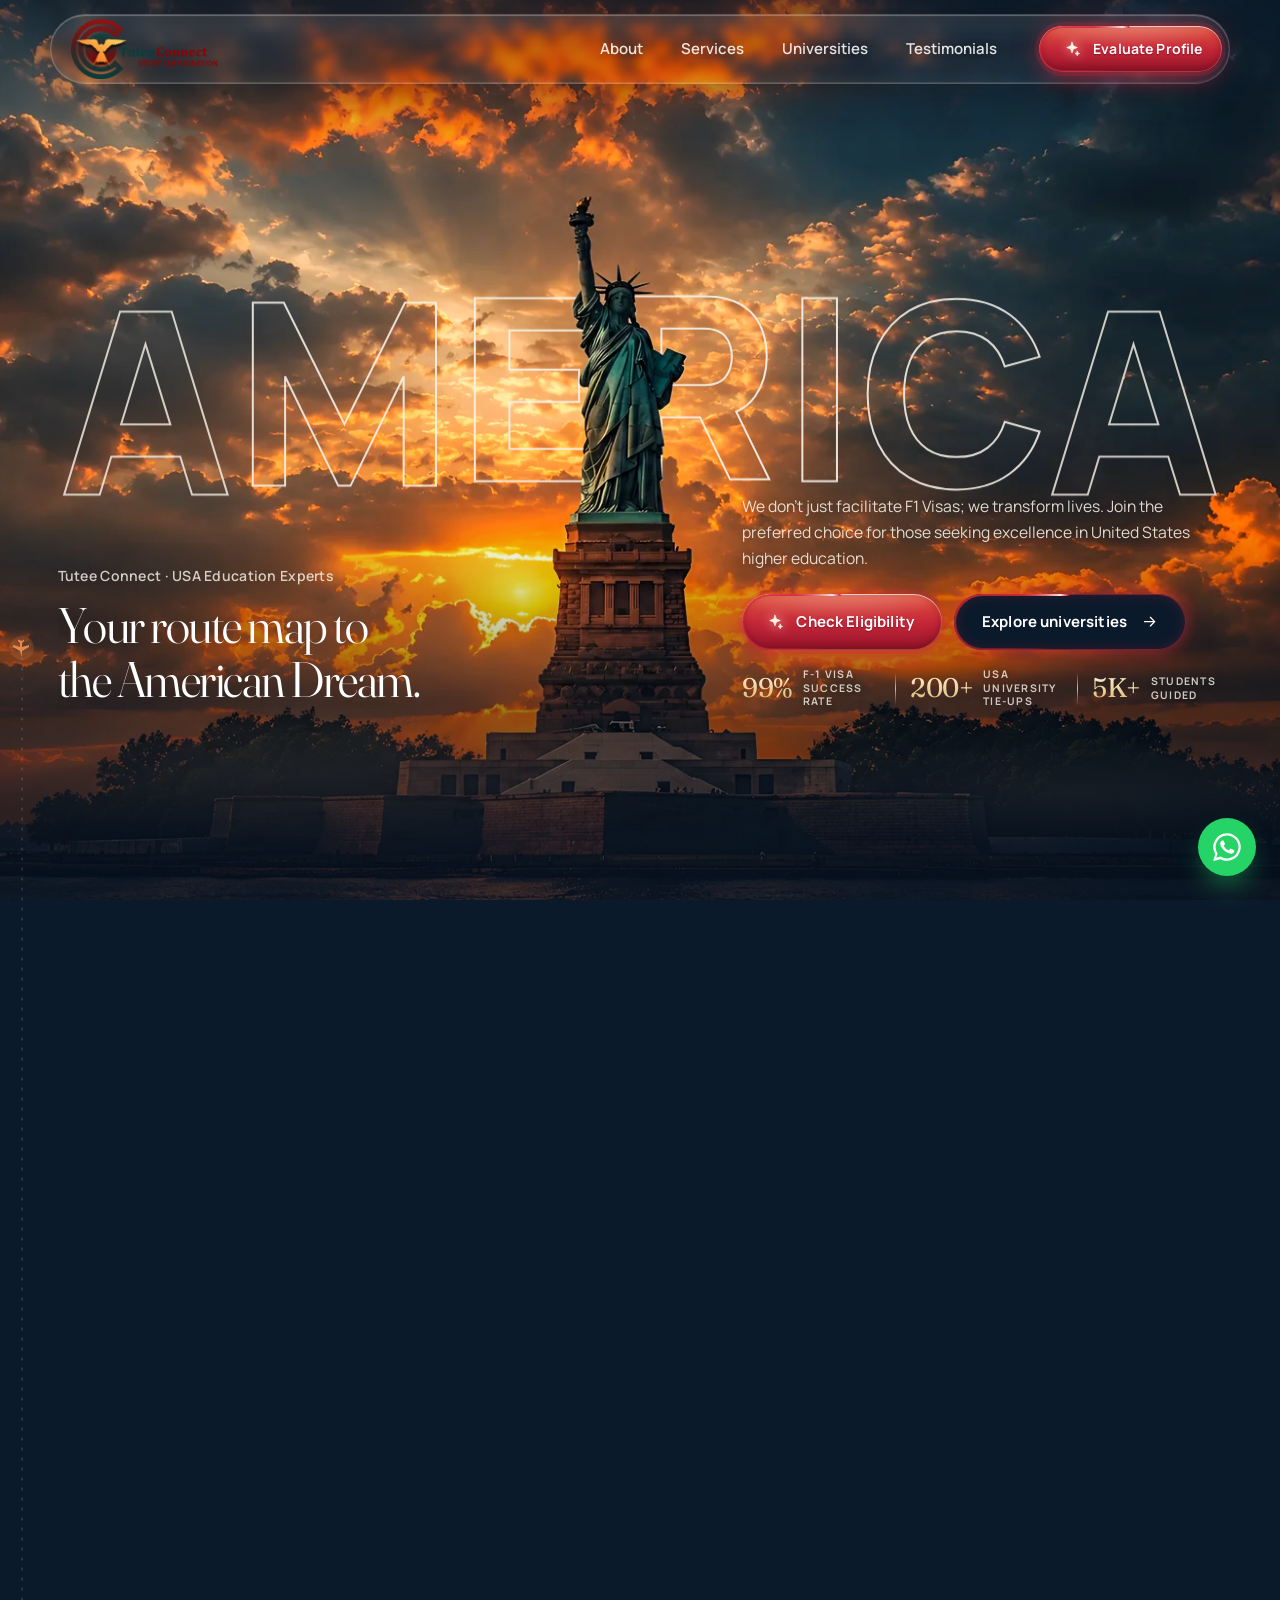
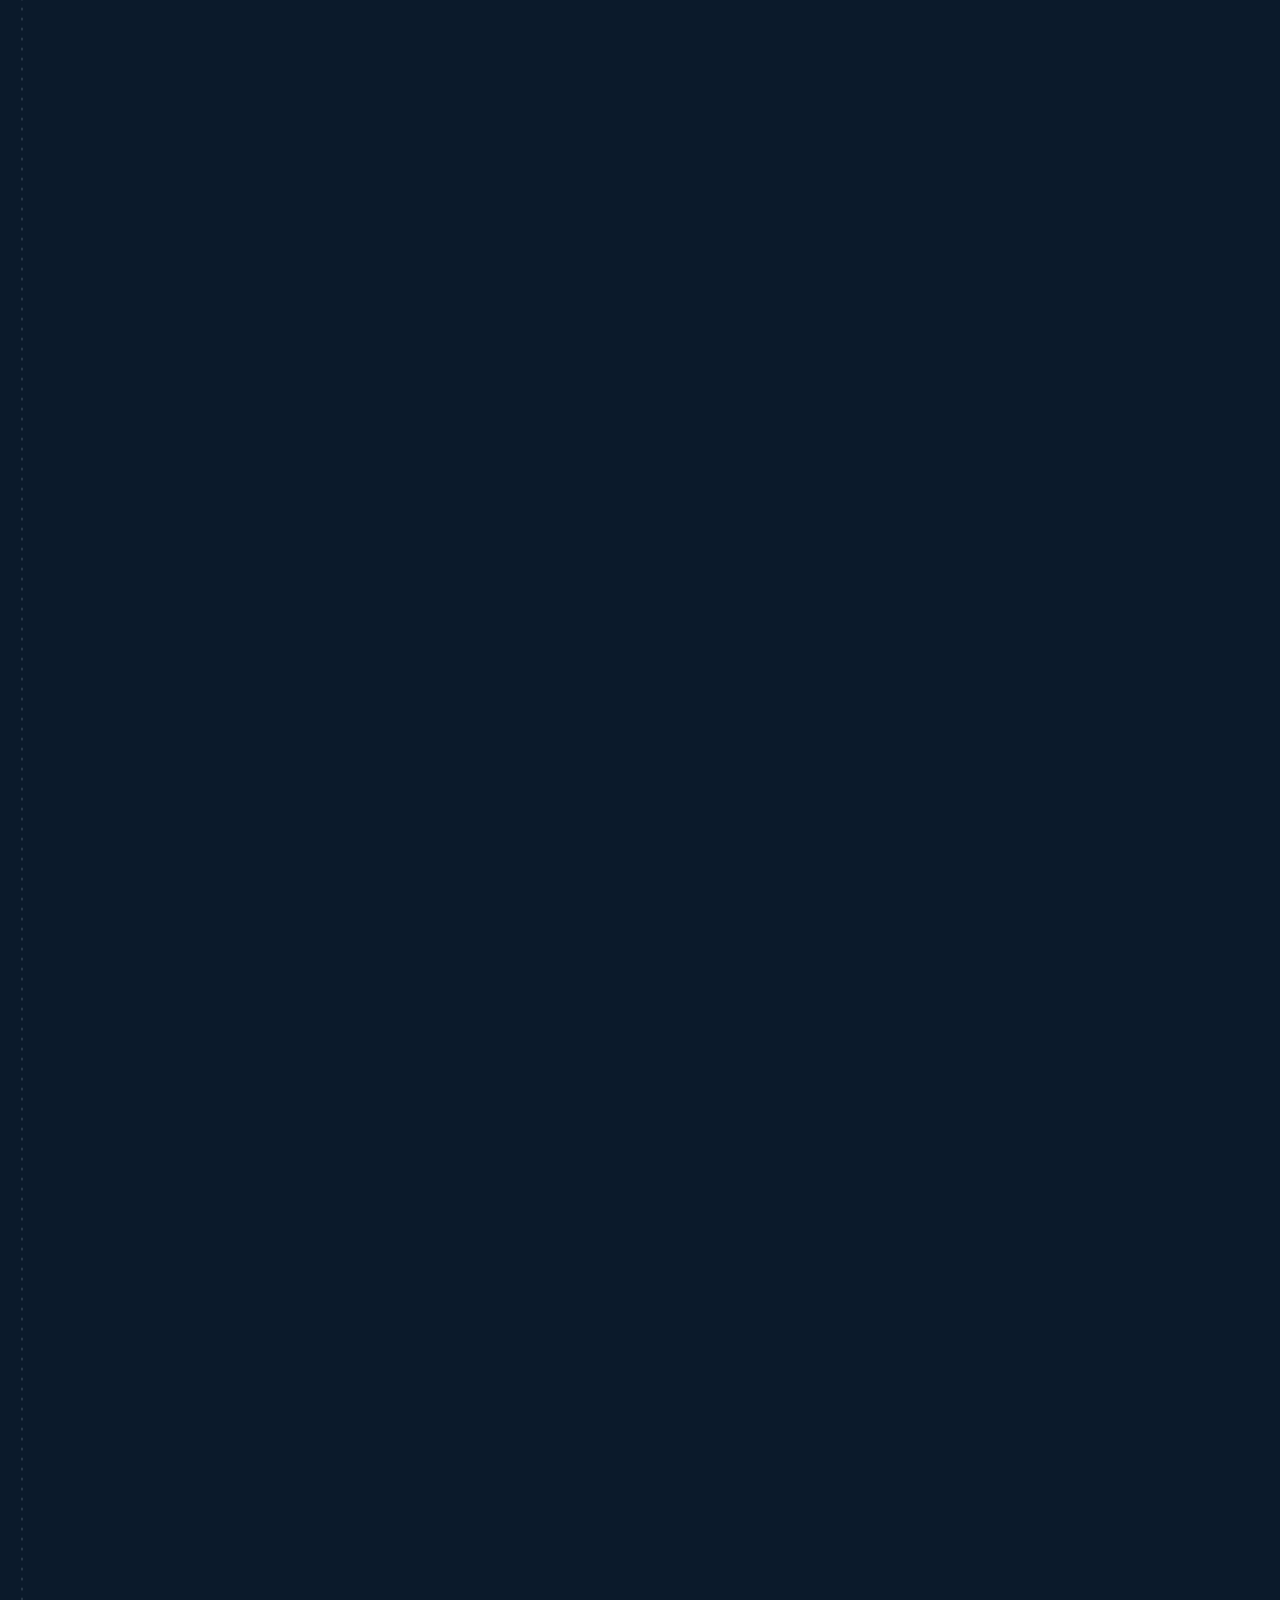
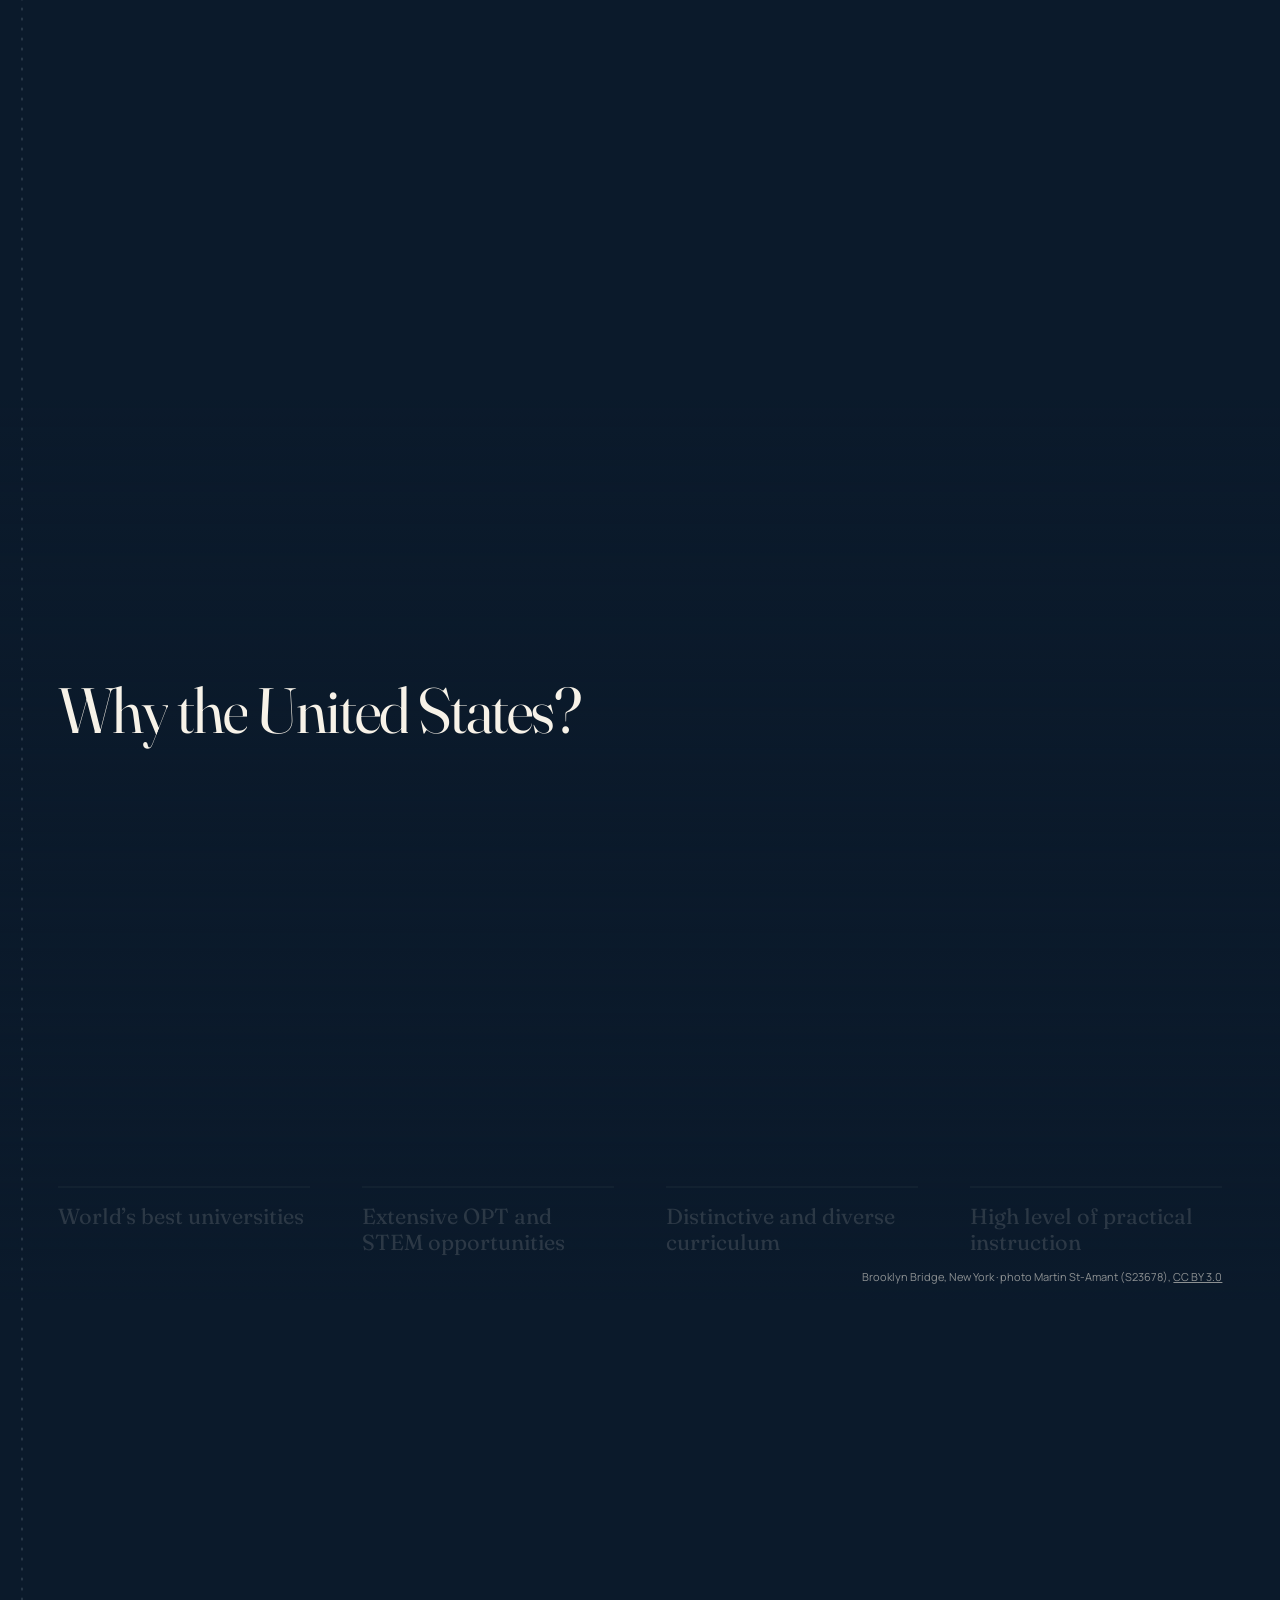
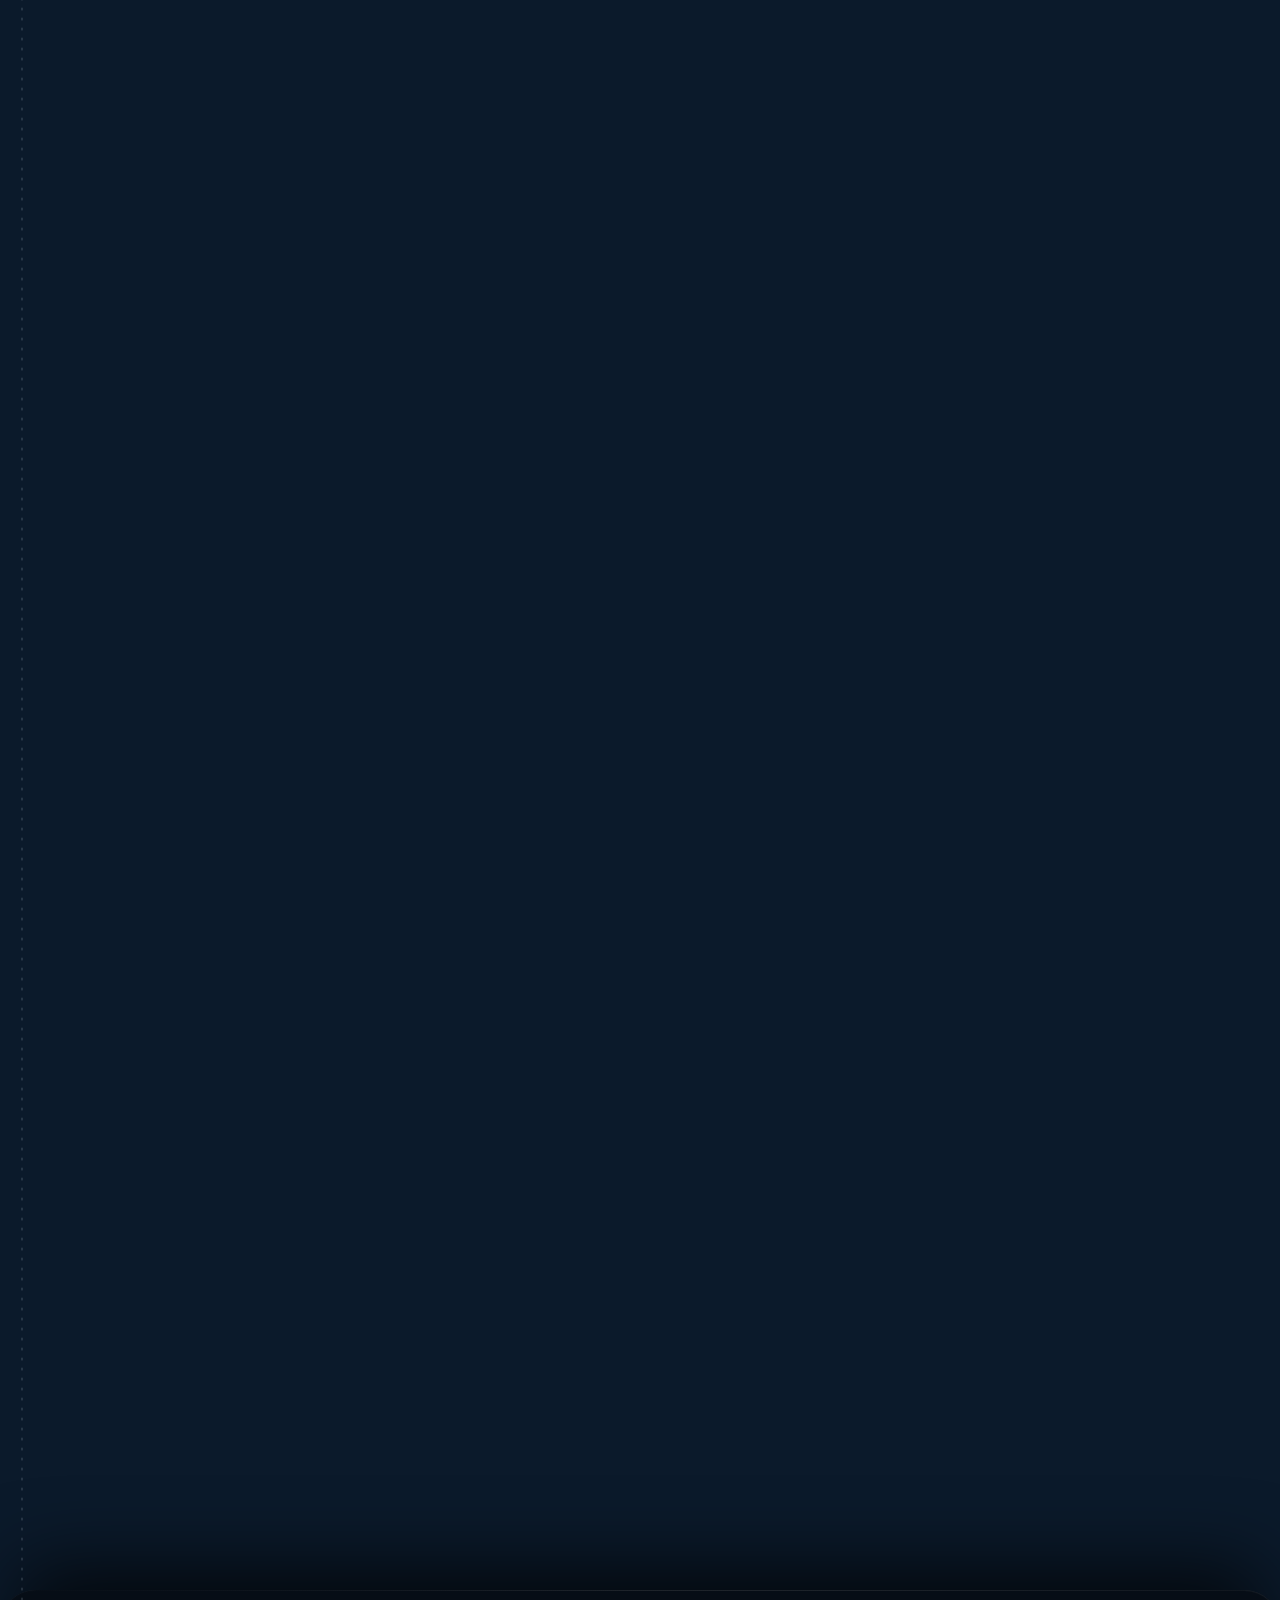
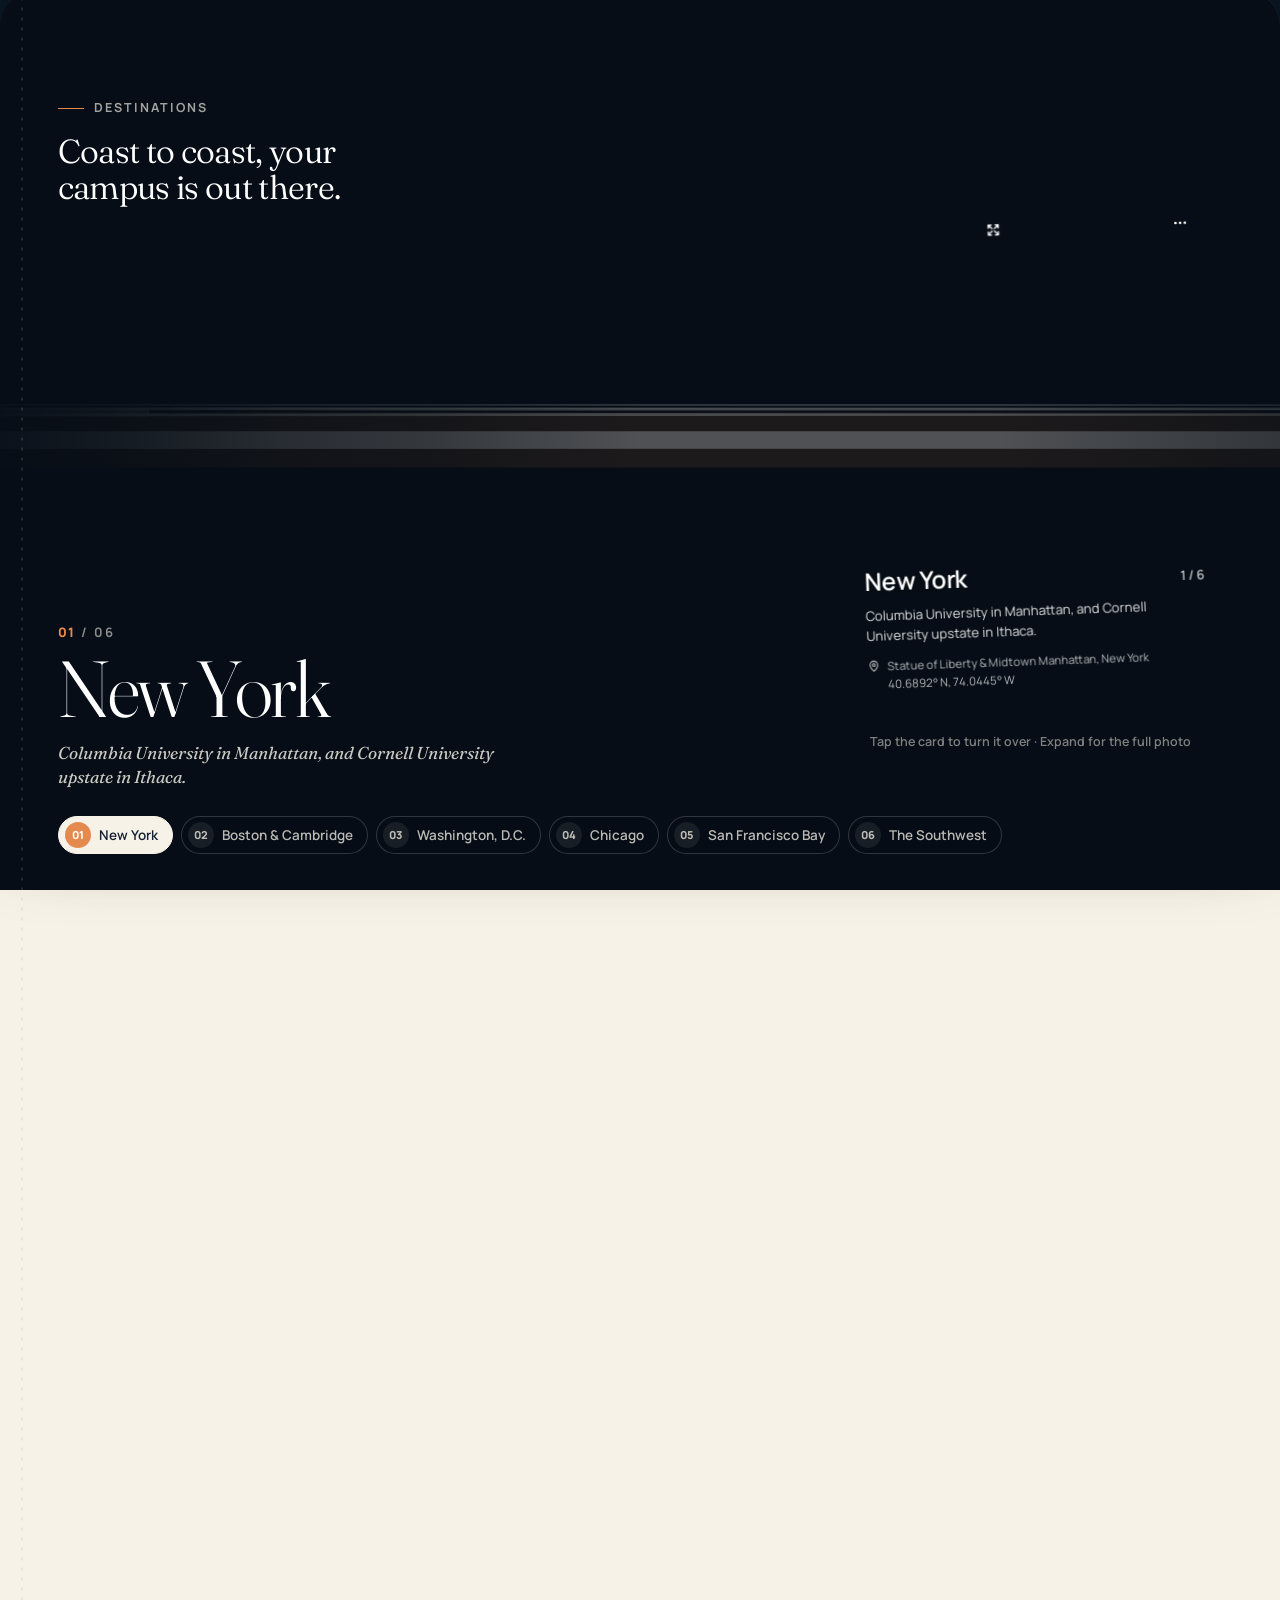
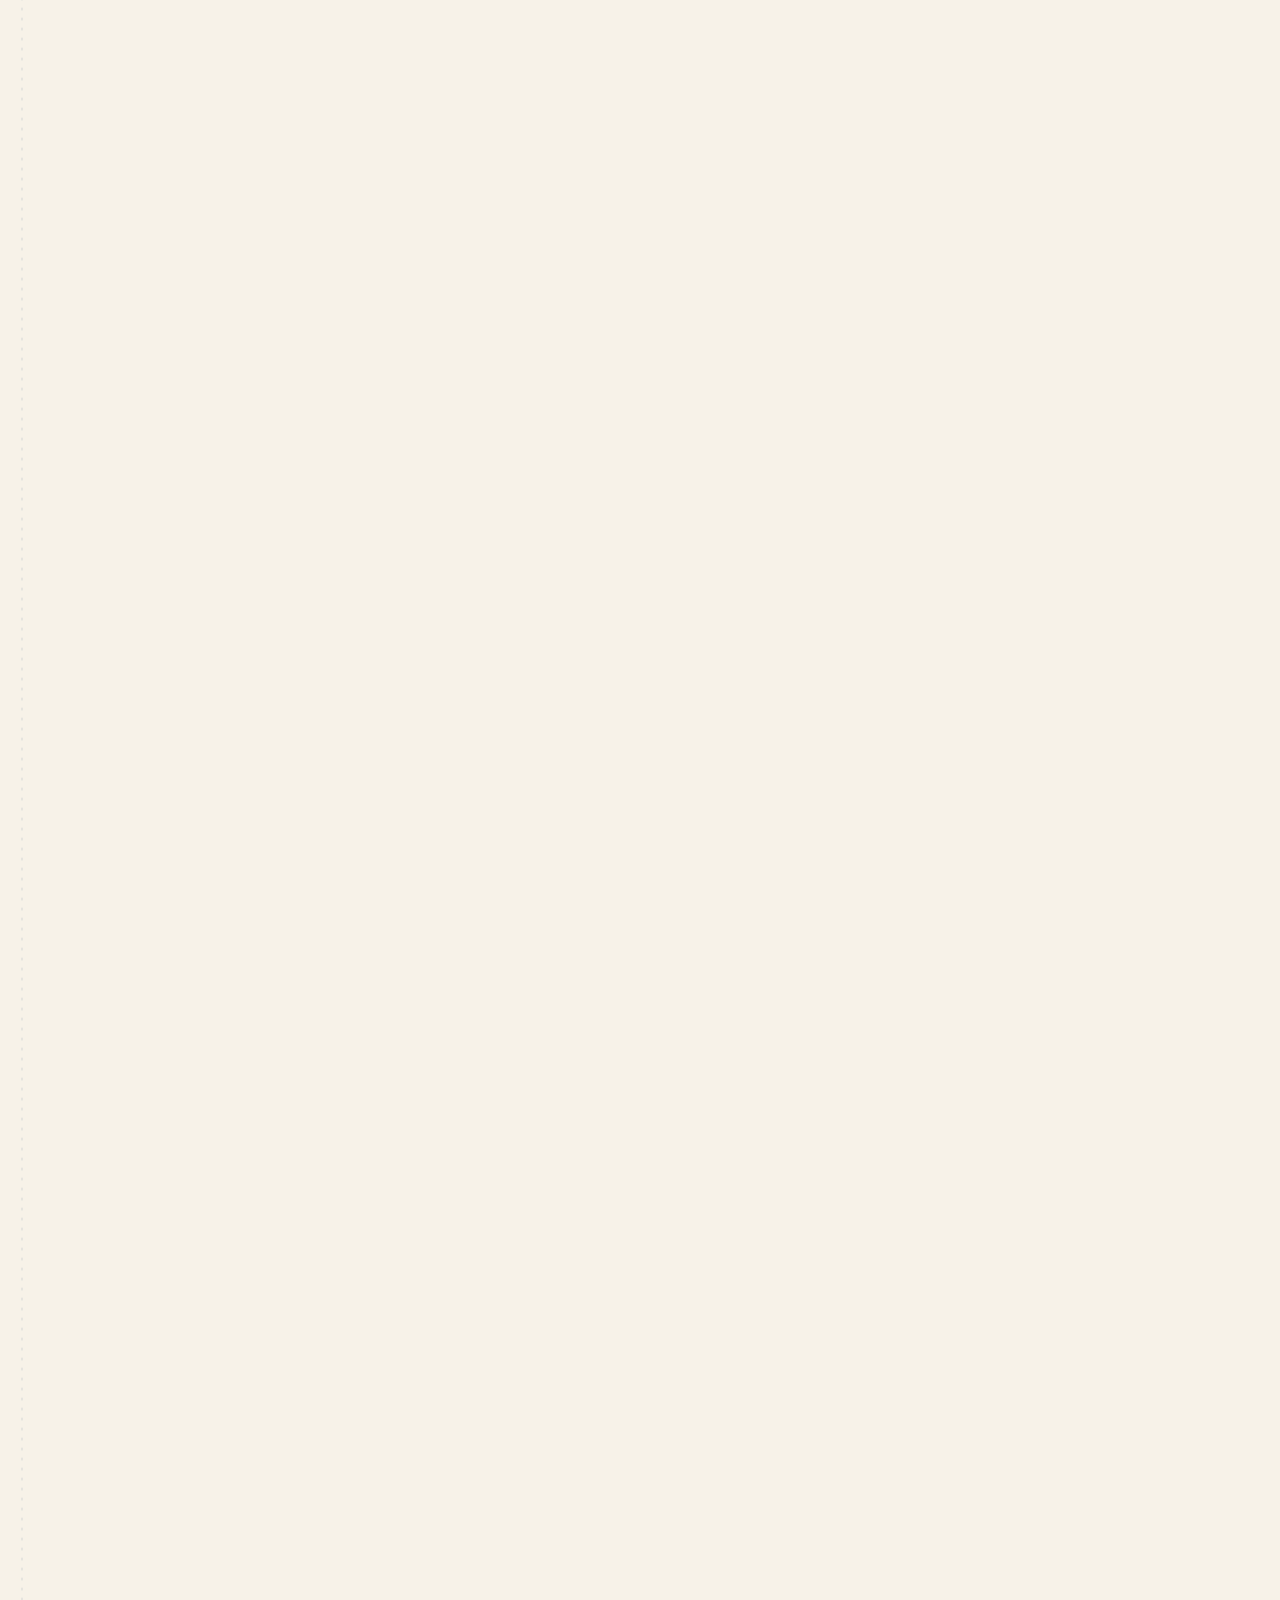
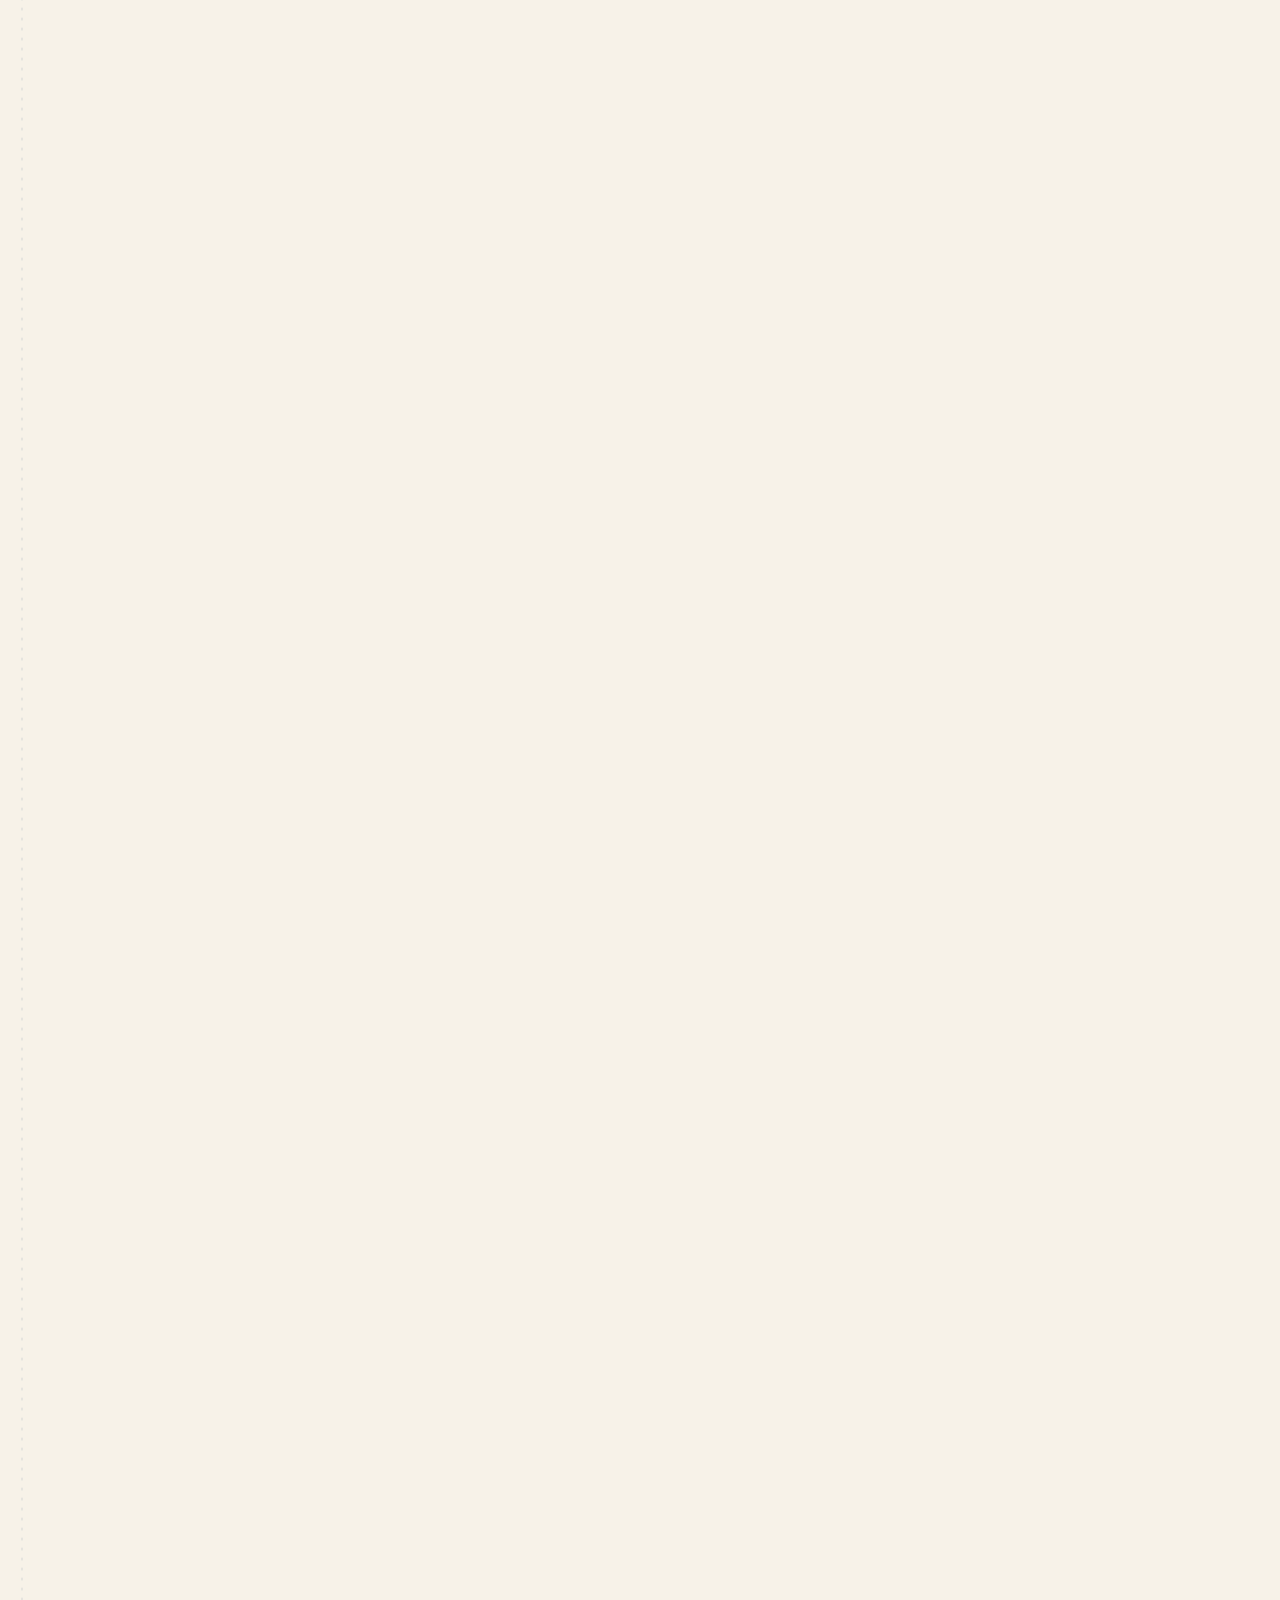
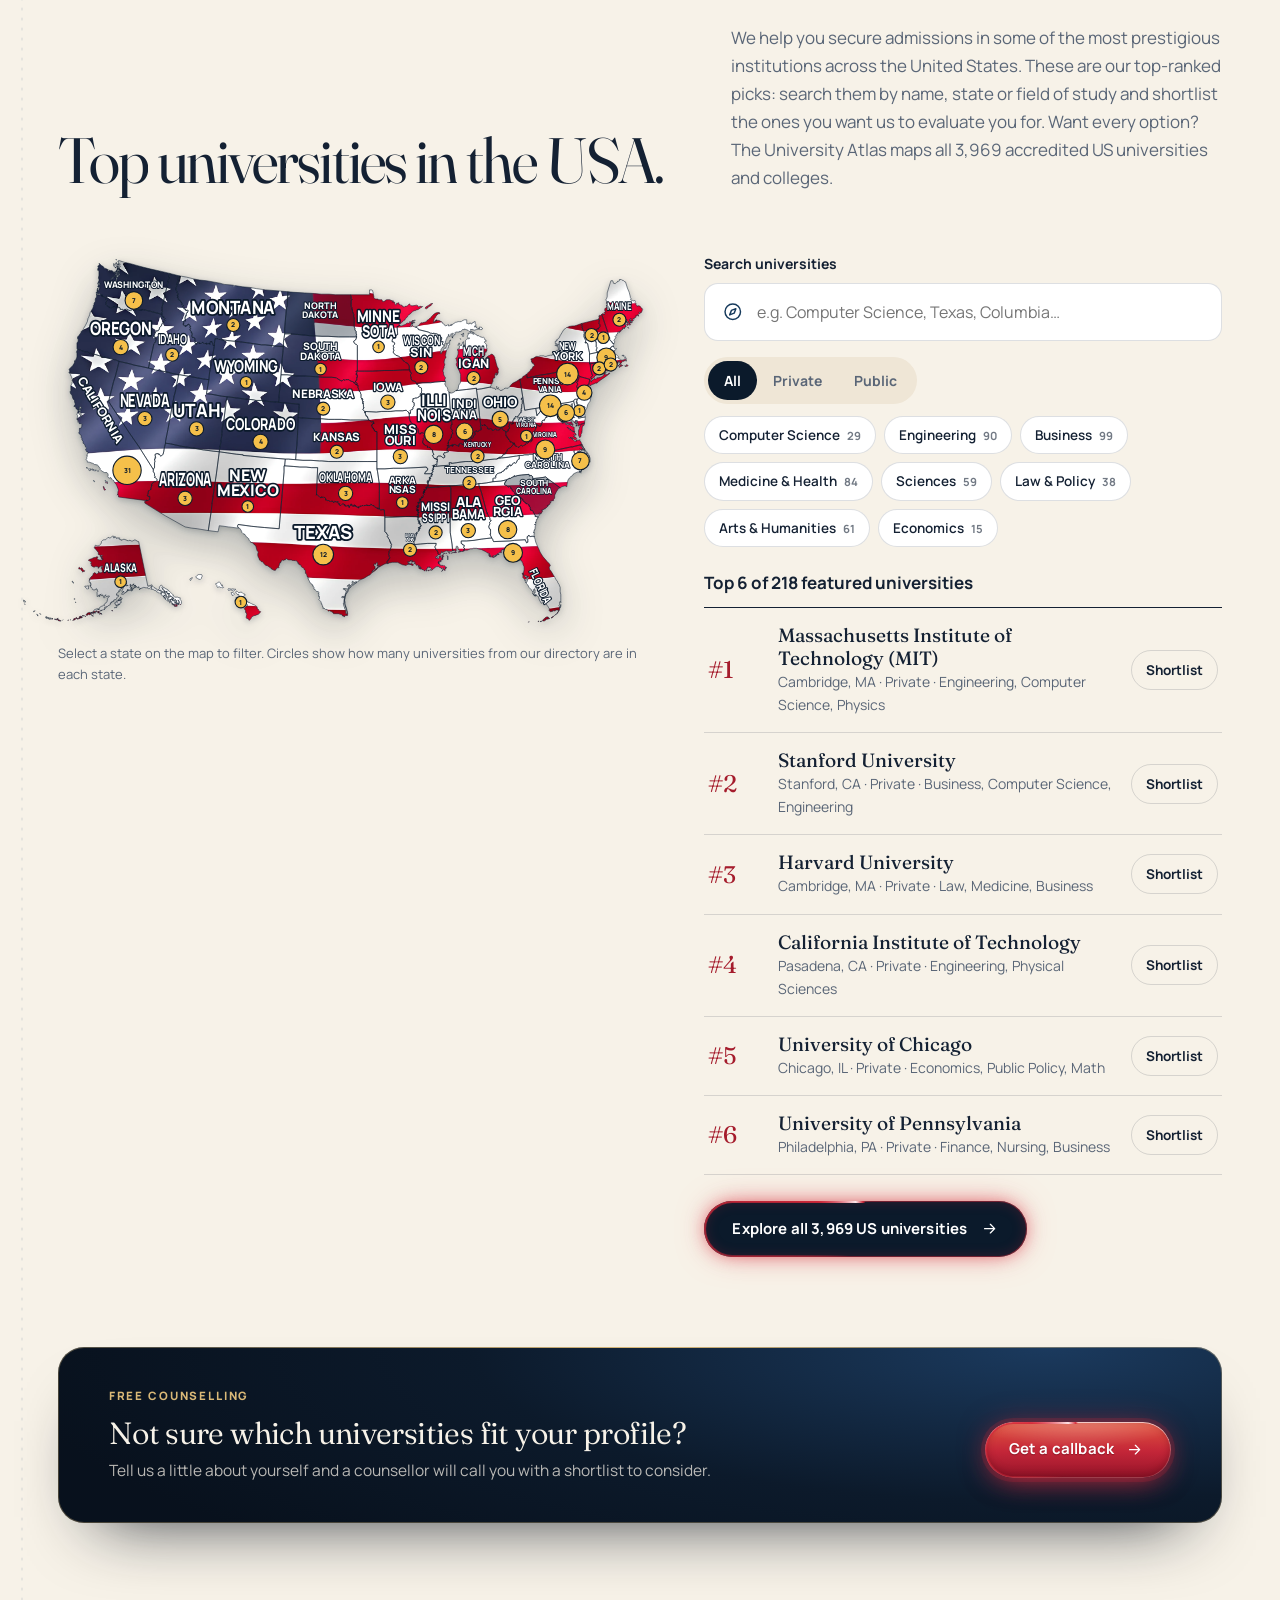
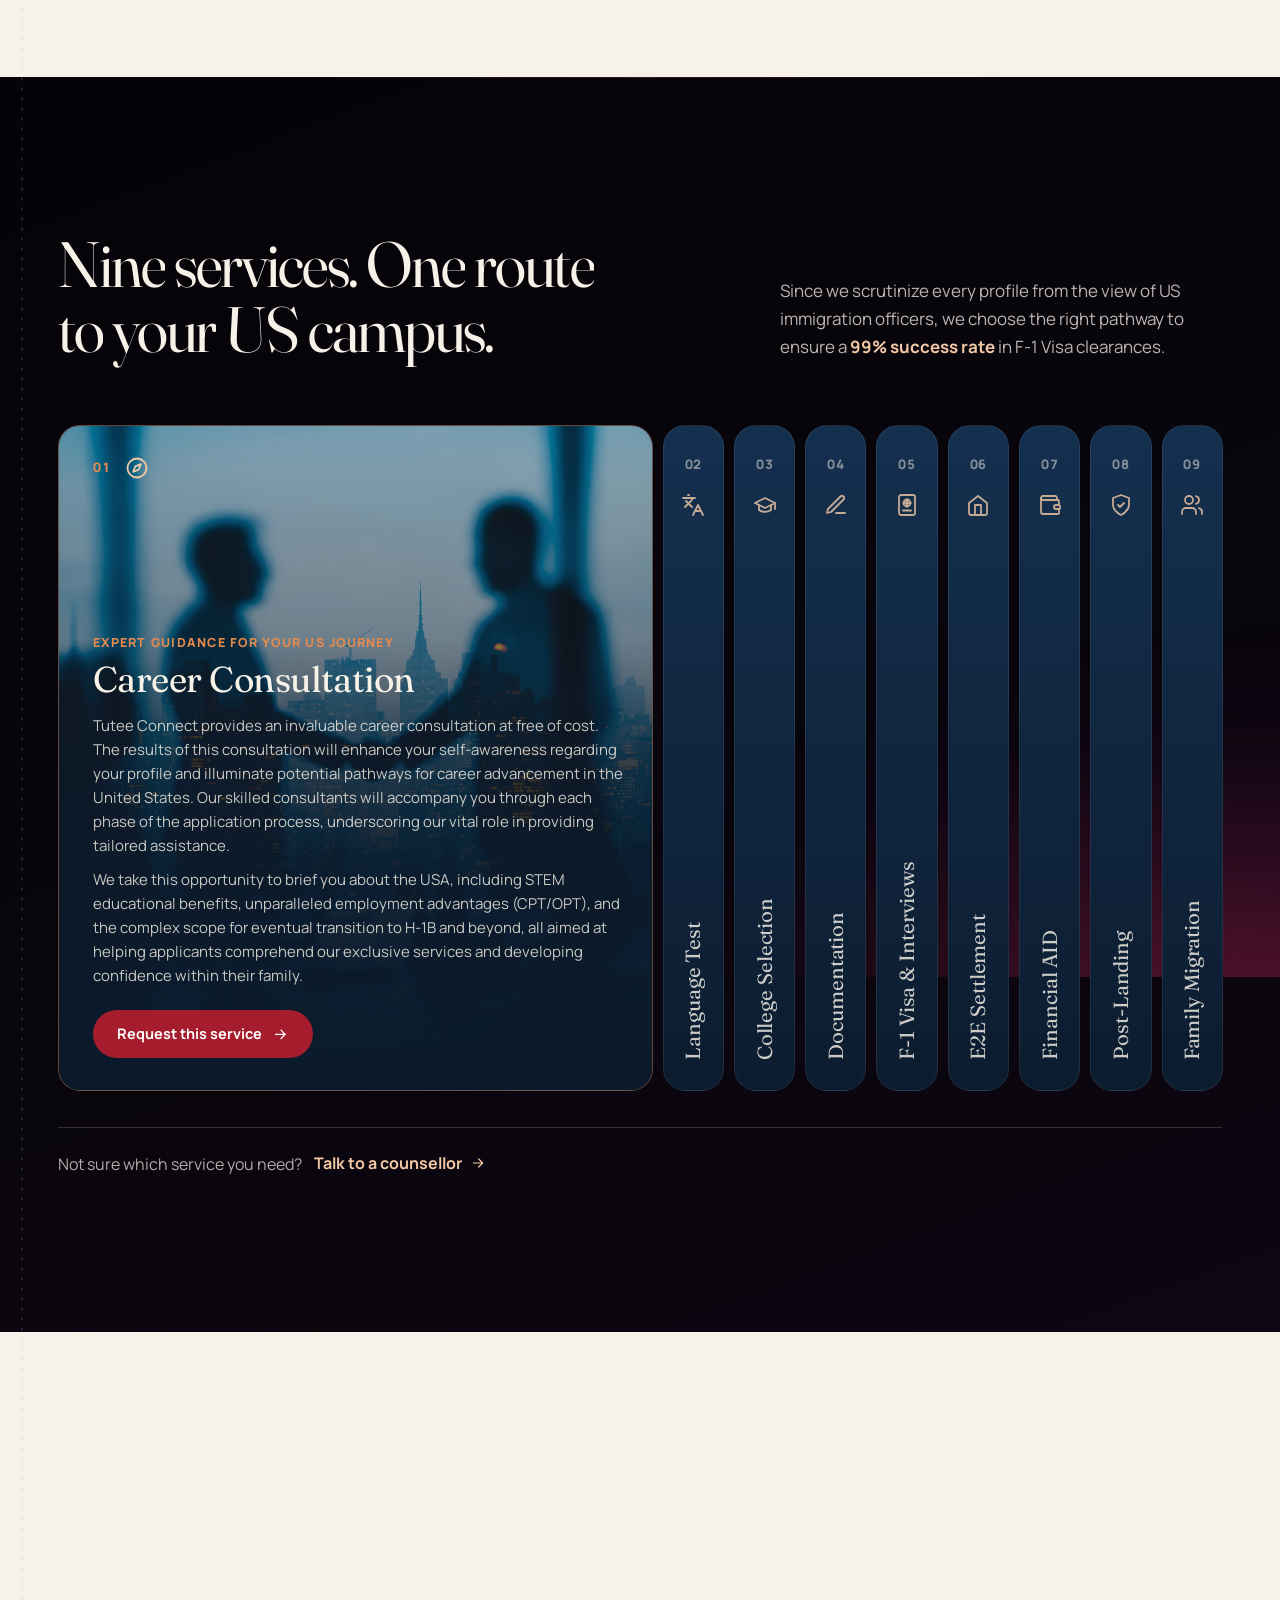
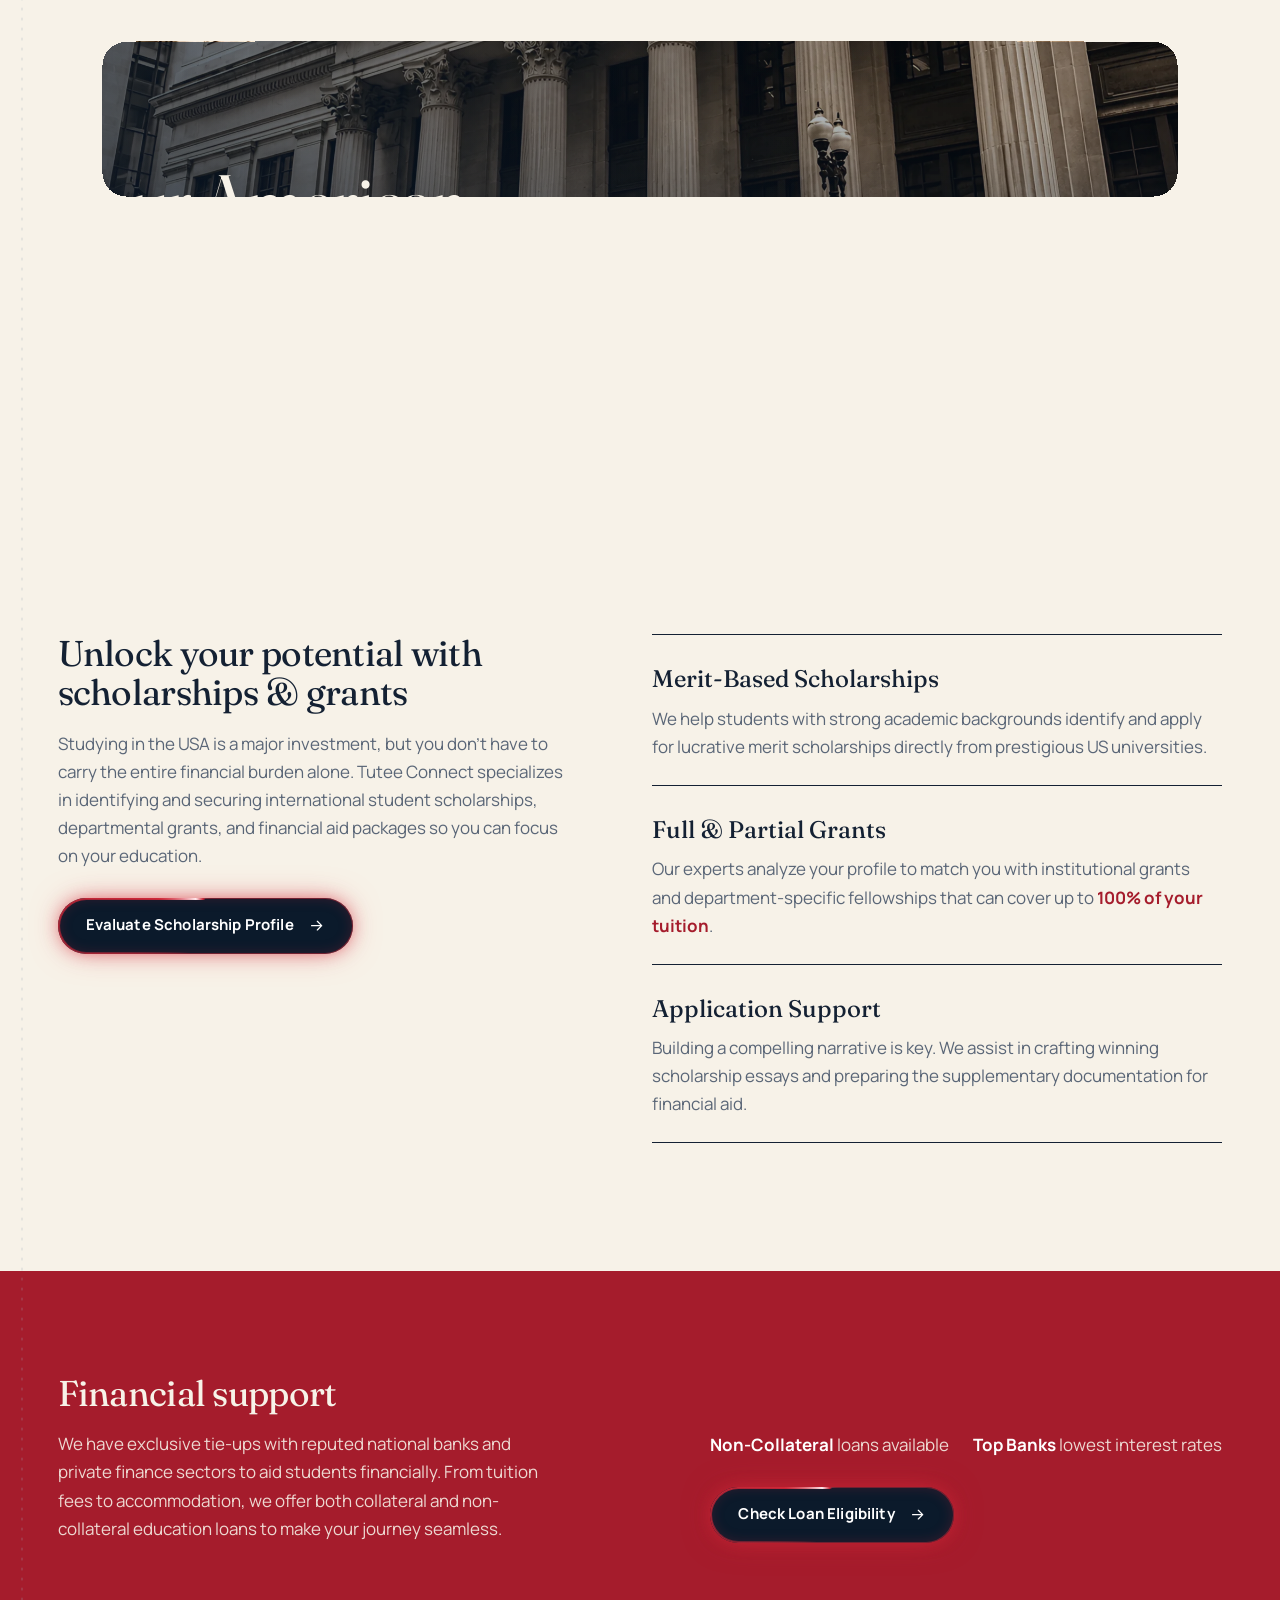
==== commit 06575bd8: "usa form fixes" ====
--- a/index.html
+++ b/index.html
@@ -16,21 +16,21 @@
 <link rel="preload" href="assets/fonts/fraunces-latin-standard-normal.woff2" as="font" type="font/woff2" crossorigin>
 <link rel="preload" as="image" href="assets/img/hero-liberty-1672.webp" imagesrcset="assets/img/hero-liberty-836.webp 836w, assets/img/hero-liberty-1672.webp 1672w, assets/img/hero-liberty-3344.webp 3344w" imagesizes="100vw" fetchpriority="high">
 <link rel="preload" as="image" href="assets/img/hero-liberty-fg-1672.webp" imagesrcset="assets/img/hero-liberty-fg-836.webp 836w, assets/img/hero-liberty-fg-1672.webp 1672w, assets/img/hero-liberty-fg-3344.webp 3344w" imagesizes="100vw">
-<link rel="stylesheet" href="assets/css/site.css">
+<link rel="stylesheet" href="assets/css/site.css?v=20261113">
 <script>
   // Old hash-route links (pageus.netlify.app/#/universities) keep working.
   if (location.hash === '#/universities') location.replace('universities.html');
   document.documentElement.classList.add('js');
 </script>
-<script defer src="assets/js/vendor/gsap.min.js"></script>
-<script defer src="assets/js/vendor/ScrollTrigger.min.js"></script>
-<script defer src="assets/js/vendor/lenis.min.js"></script>
-<script defer src="assets/js/universities-data.js"></script>
-<script defer src="assets/js/forms.js"></script>
-<script defer src="assets/js/shortlist.js"></script>
-<script defer src="assets/js/quick.js"></script>
-<script defer src="assets/js/main.js"></script>
-<script defer src="assets/js/askwave.js"></script>
+<script defer src="assets/js/vendor/gsap.min.js?v=20261113"></script>
+<script defer src="assets/js/vendor/ScrollTrigger.min.js?v=20261113"></script>
+<script defer src="assets/js/vendor/lenis.min.js?v=20261113"></script>
+<script defer src="assets/js/universities-data.js?v=20261113"></script>
+<script defer src="assets/js/forms.js?v=20261113"></script>
+<script defer src="assets/js/shortlist.js?v=20261113"></script>
+<script defer src="assets/js/quick.js?v=20261113"></script>
+<script defer src="assets/js/main.js?v=20261113"></script>
+<script defer src="assets/js/askwave.js?v=20261113"></script>
 </head>
 <body>
 <a class="skip" href="#main">Skip to content</a>
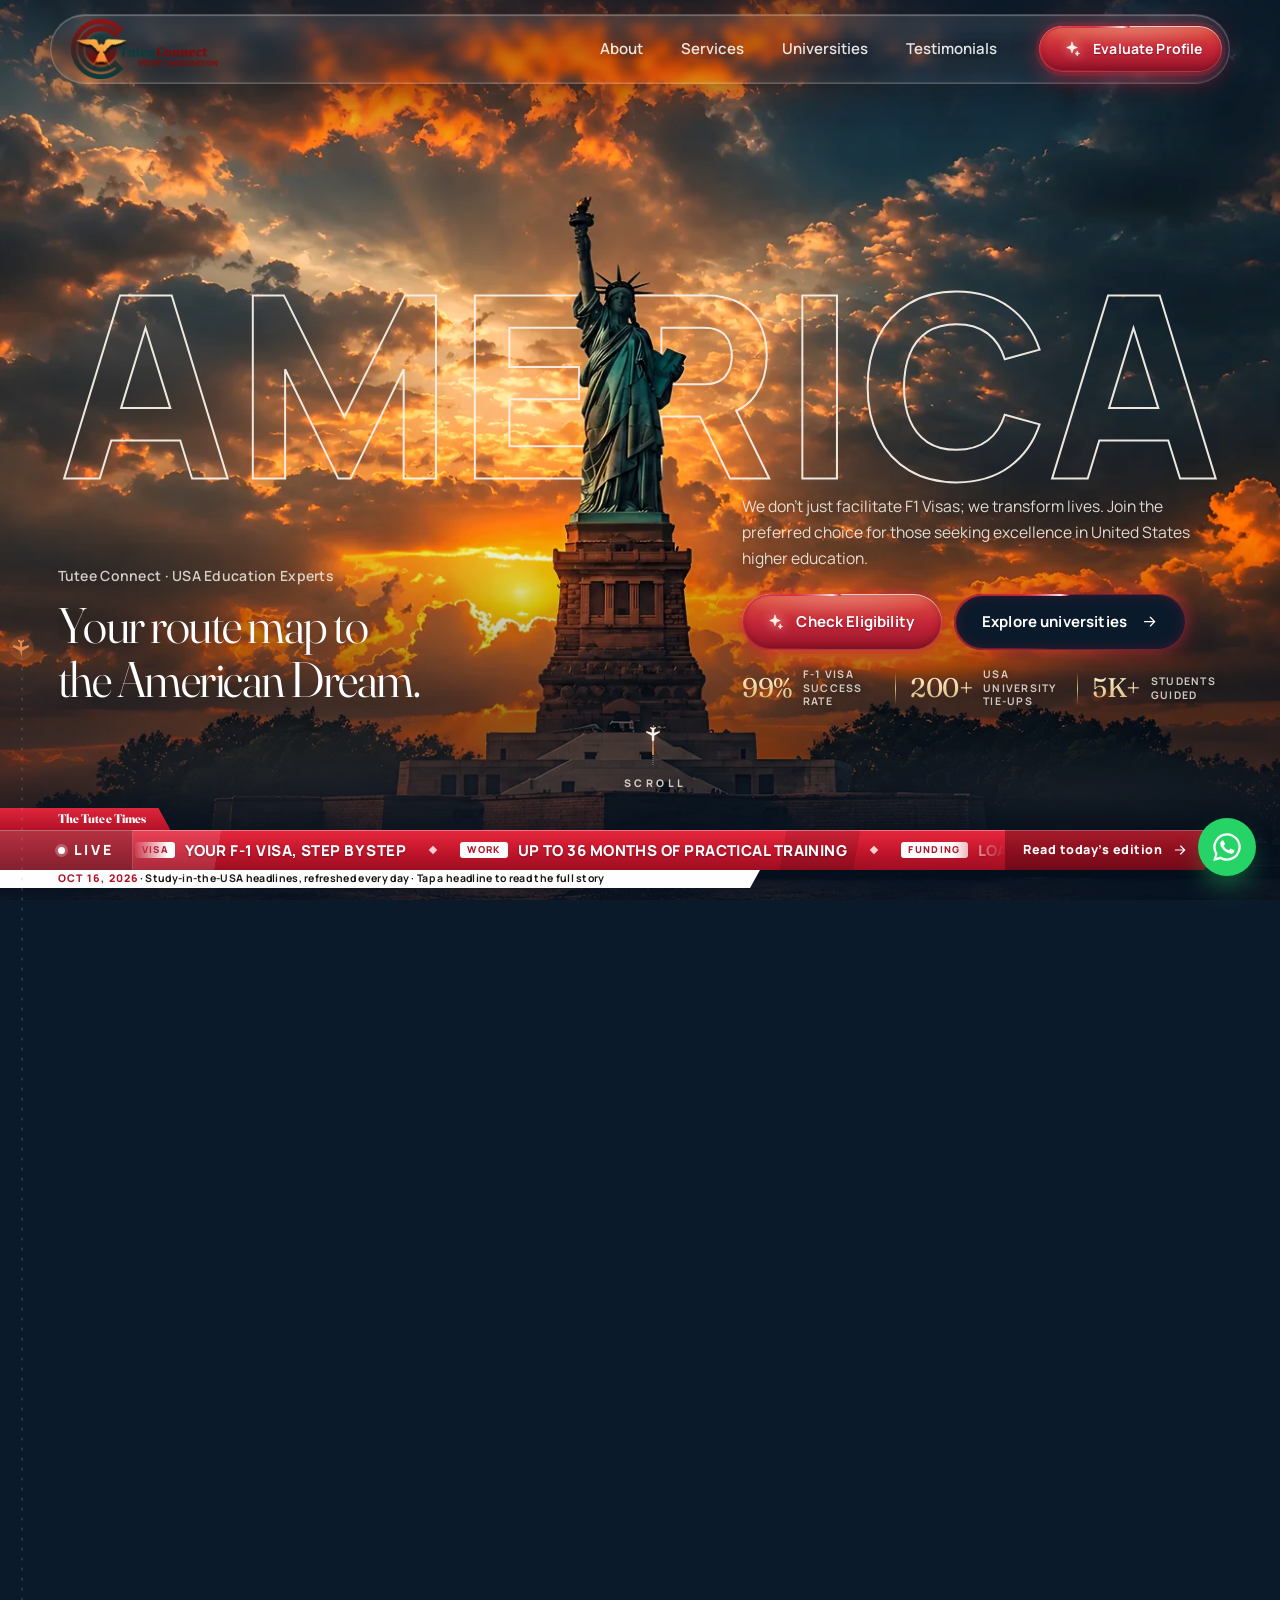
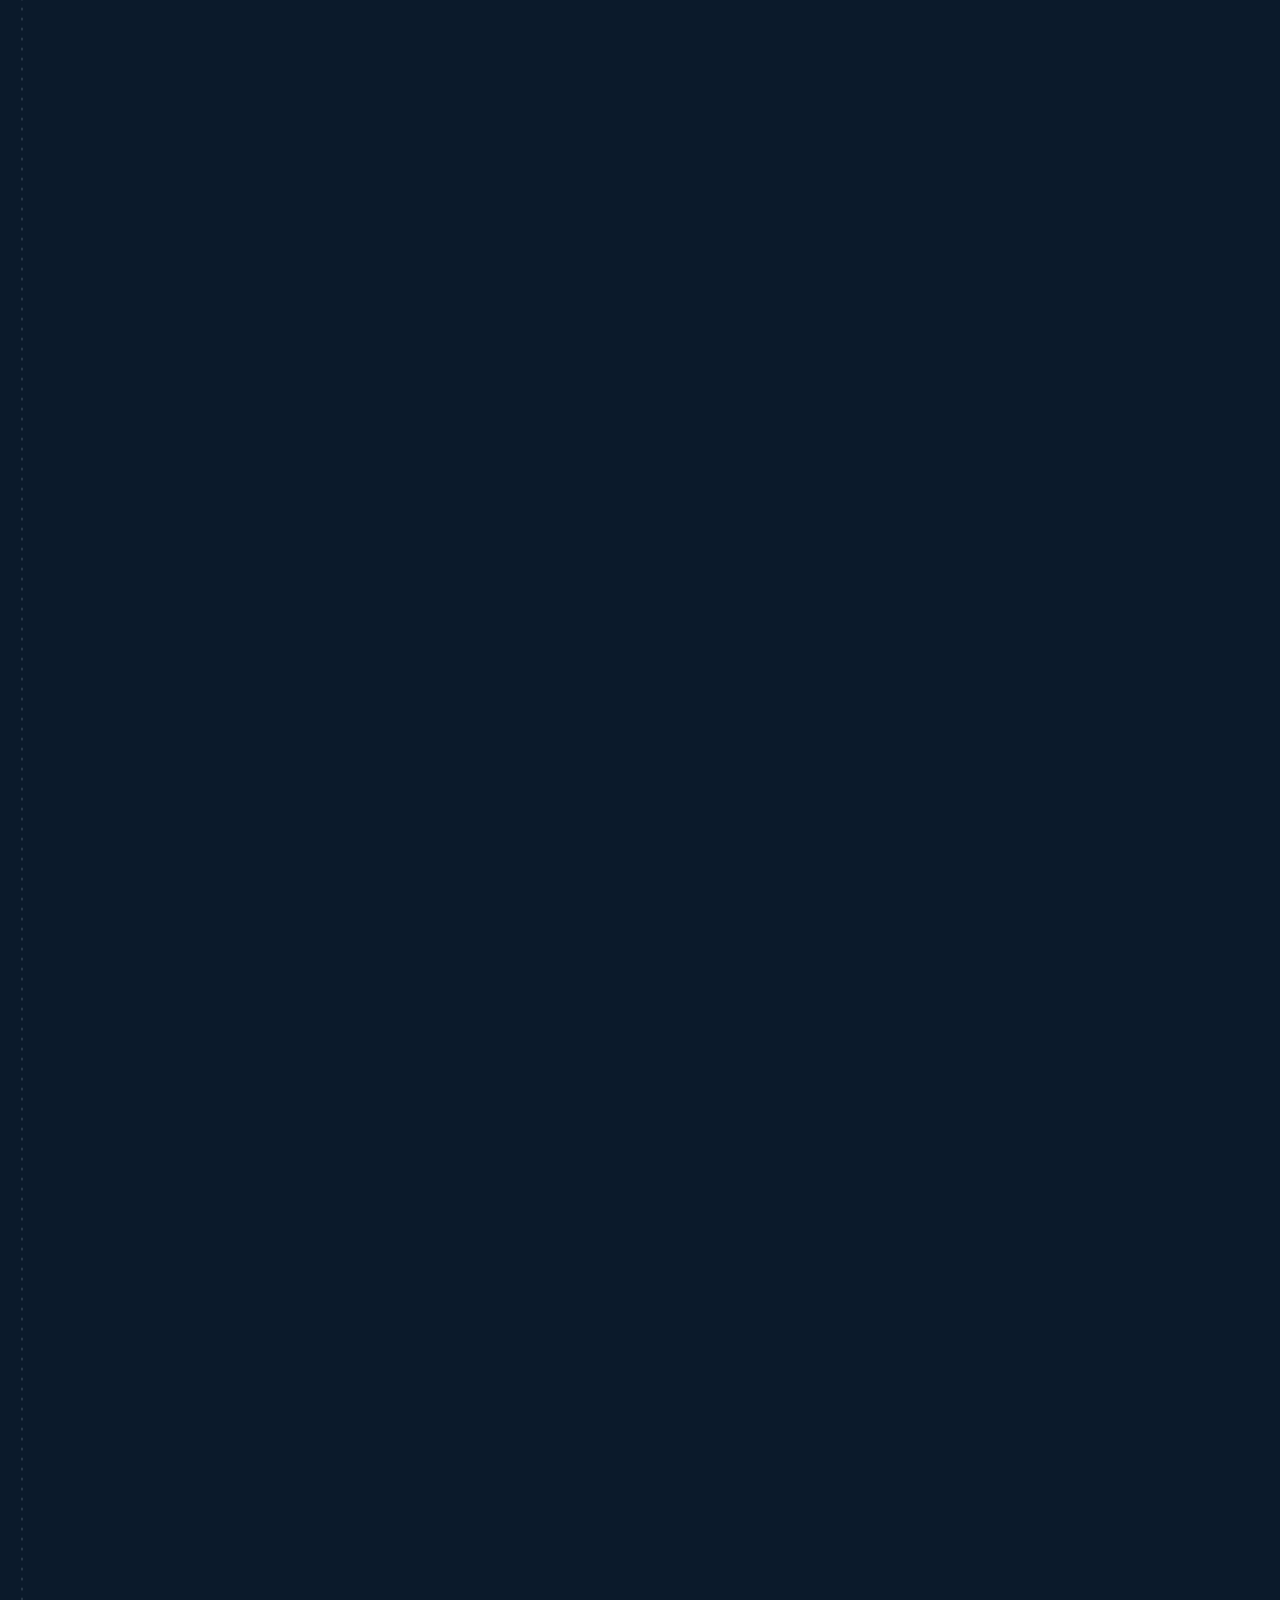
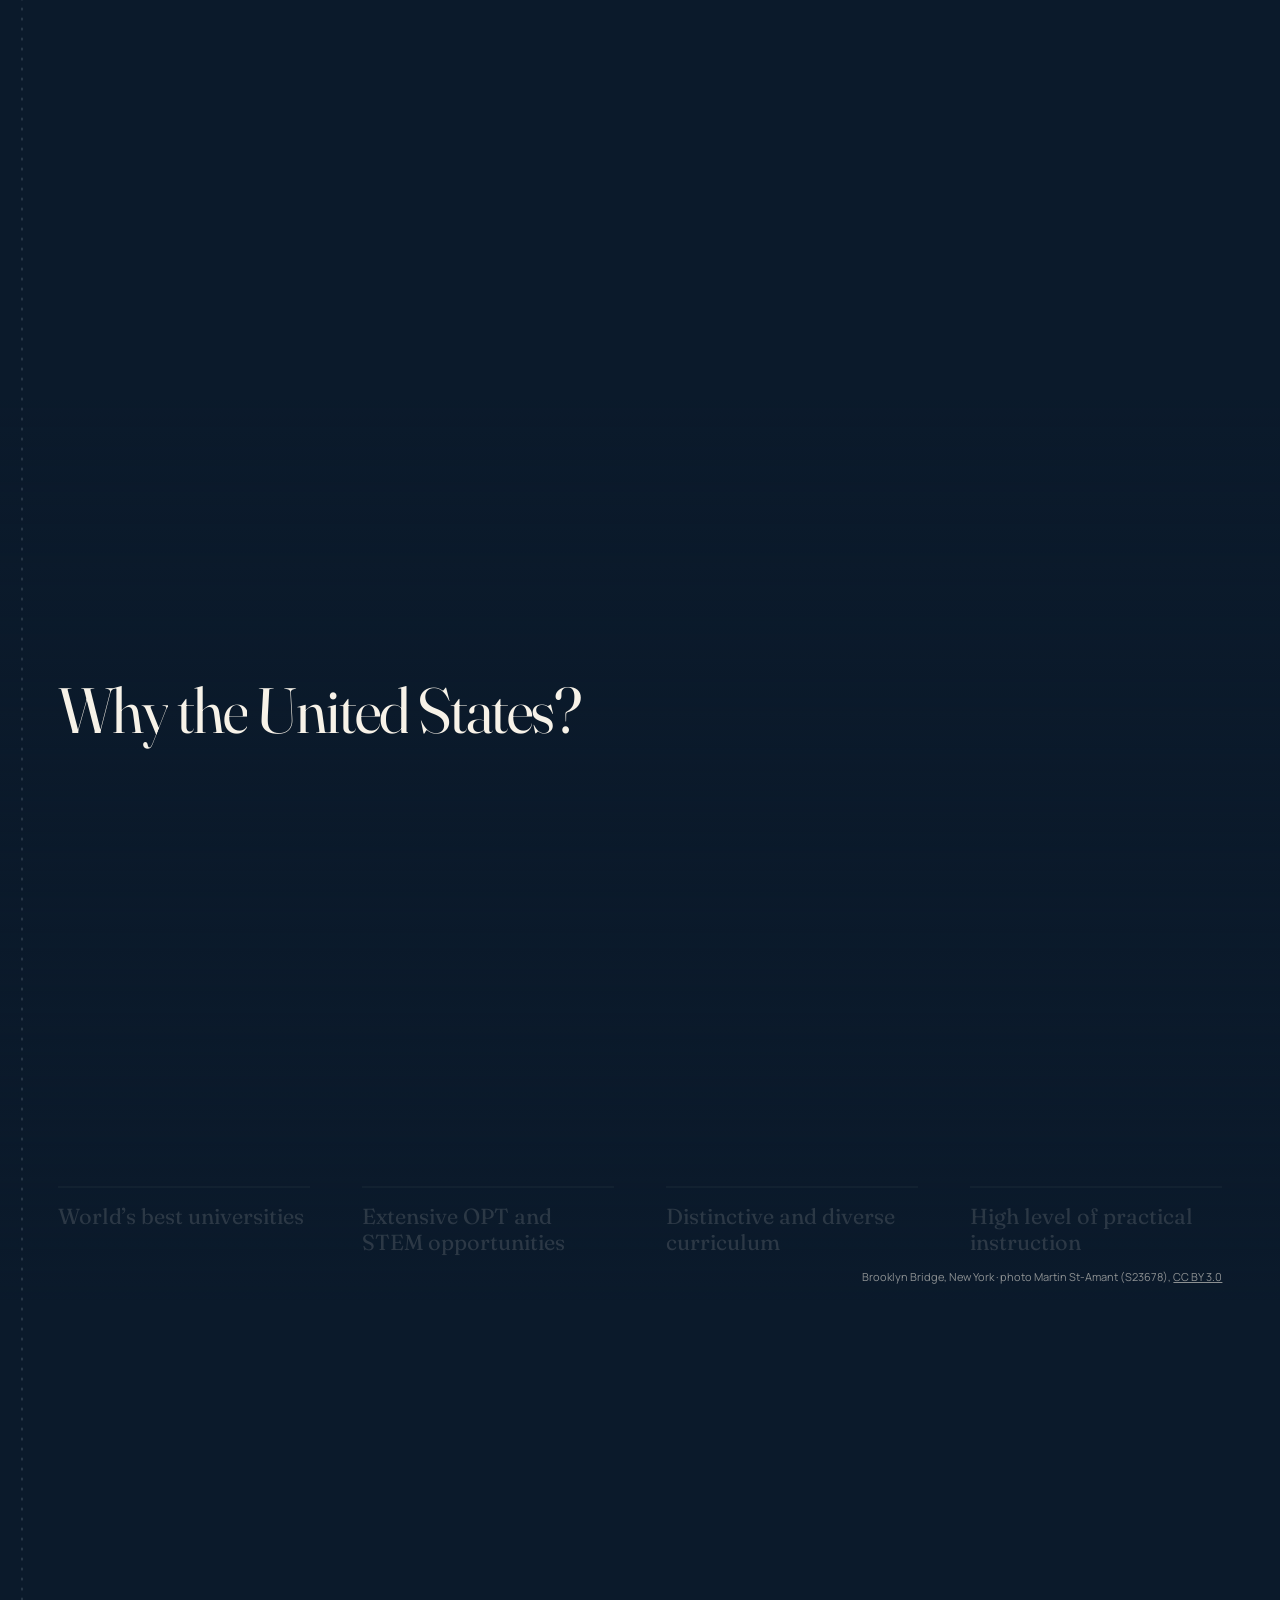
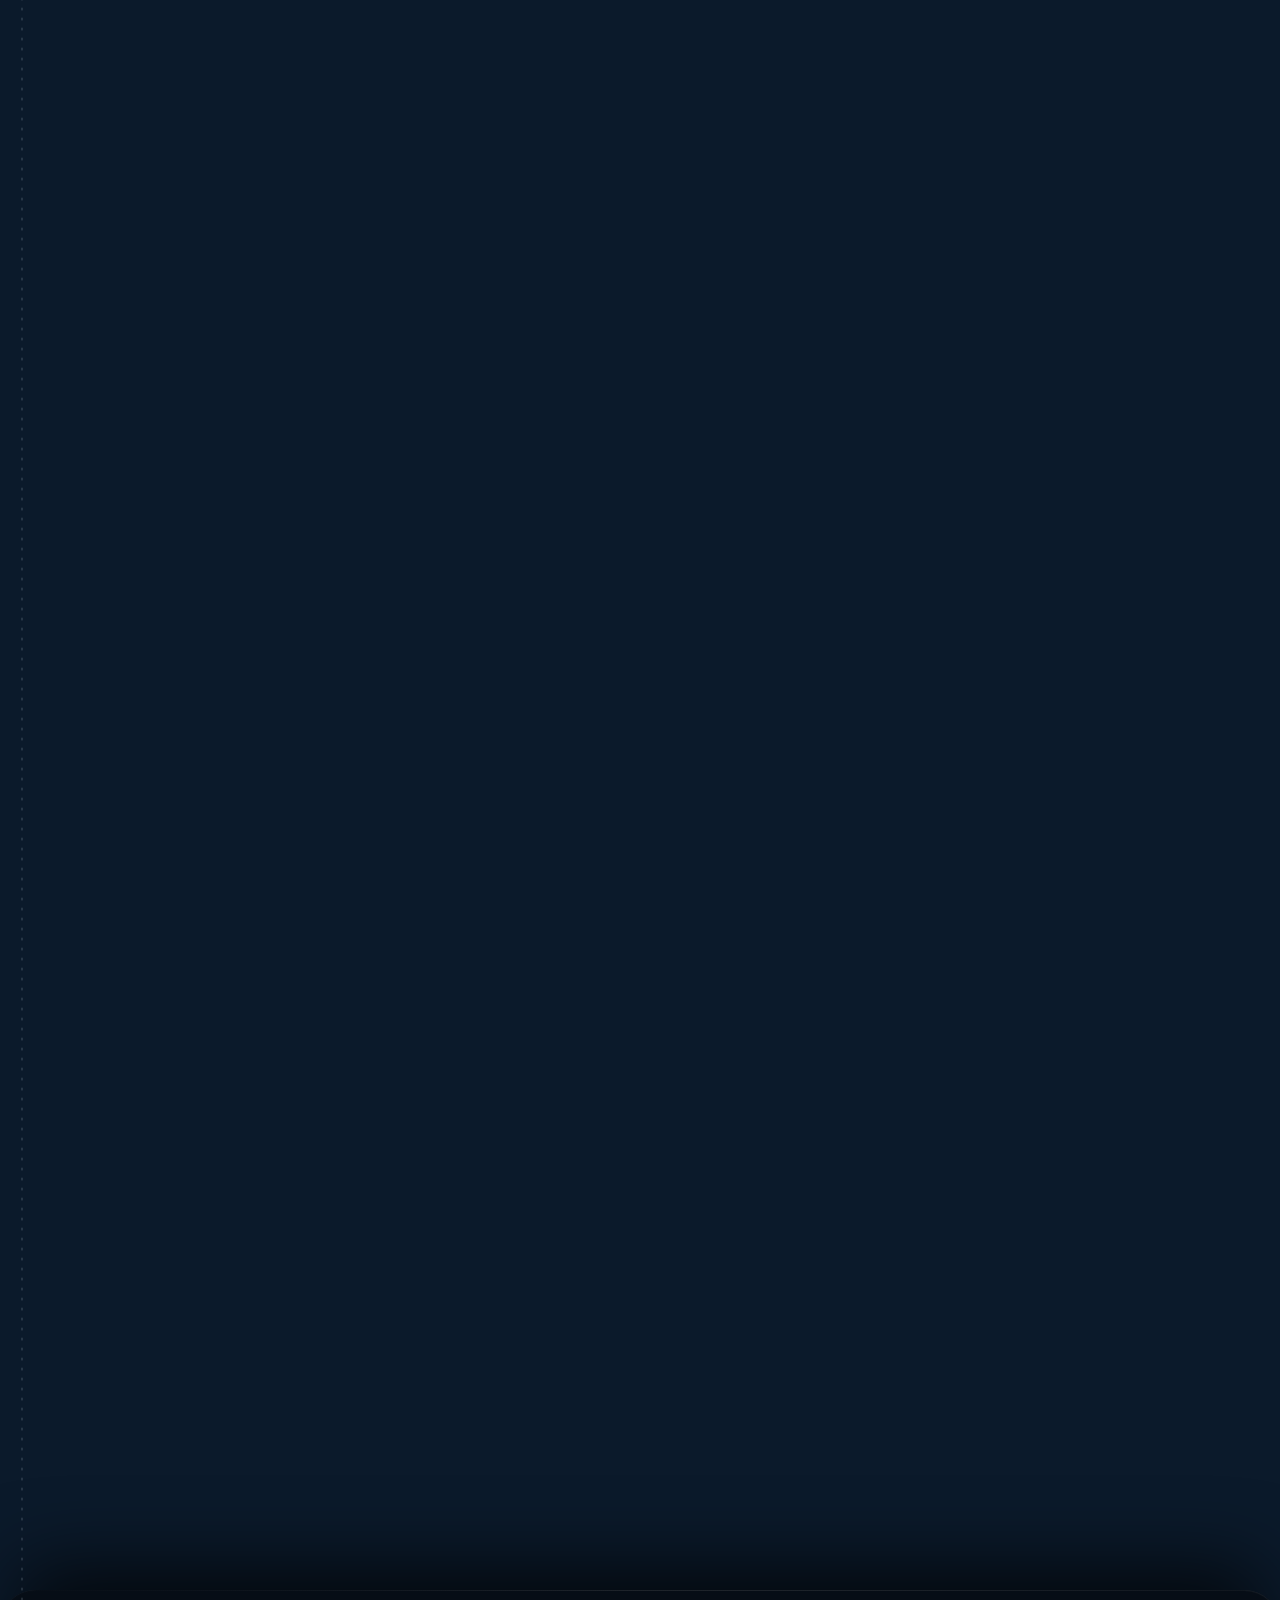
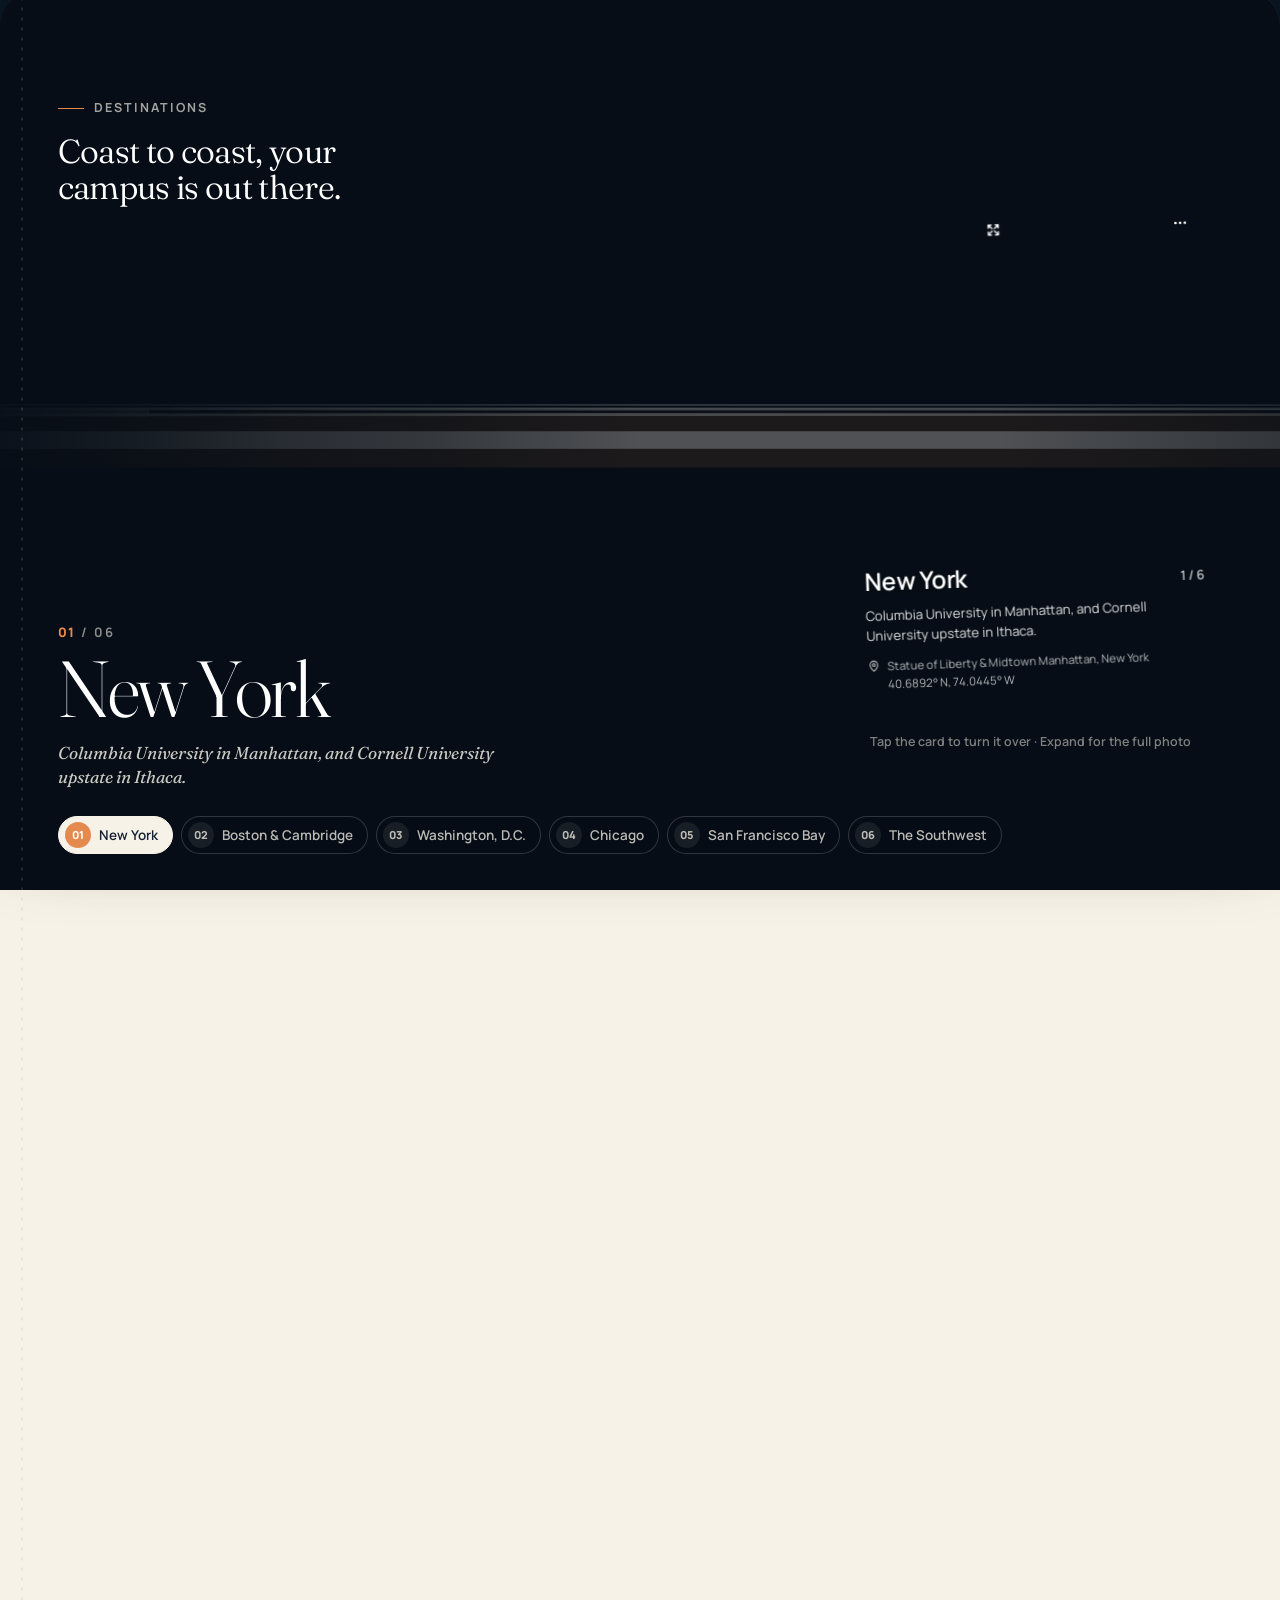
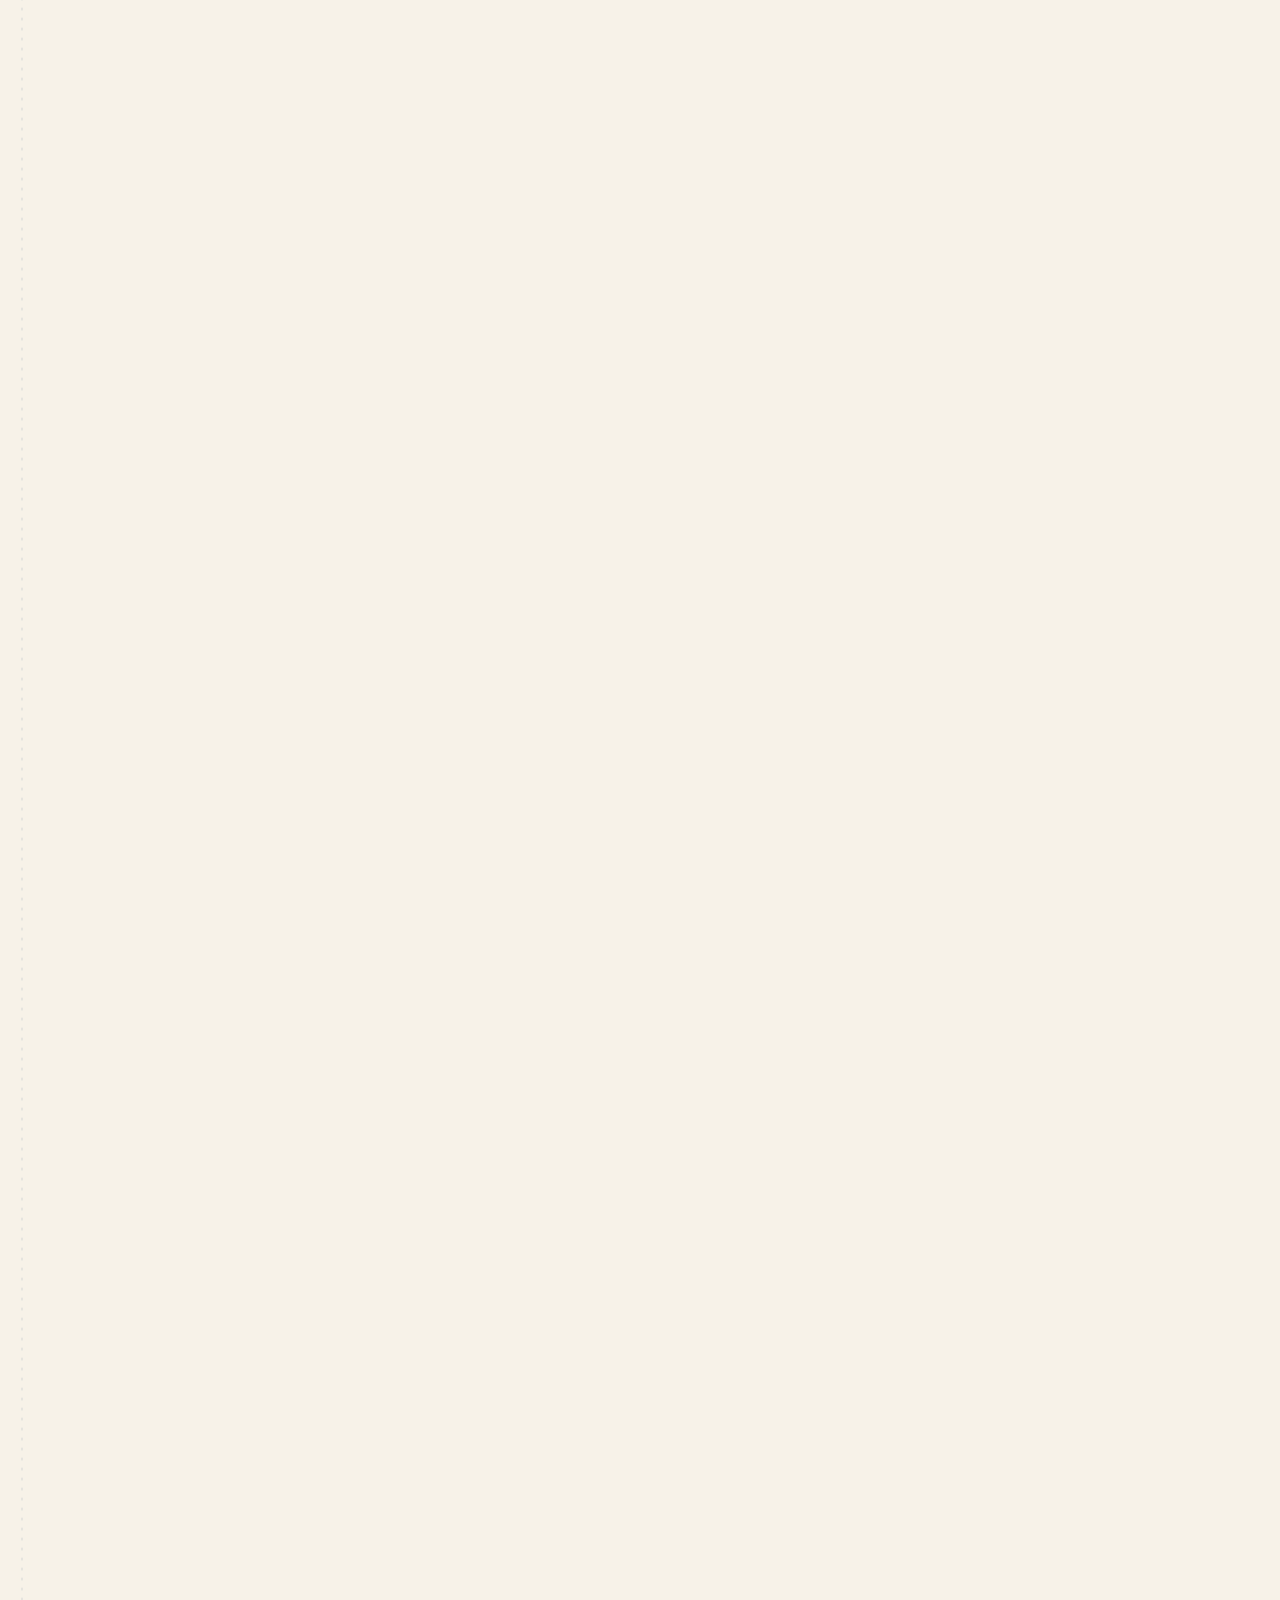
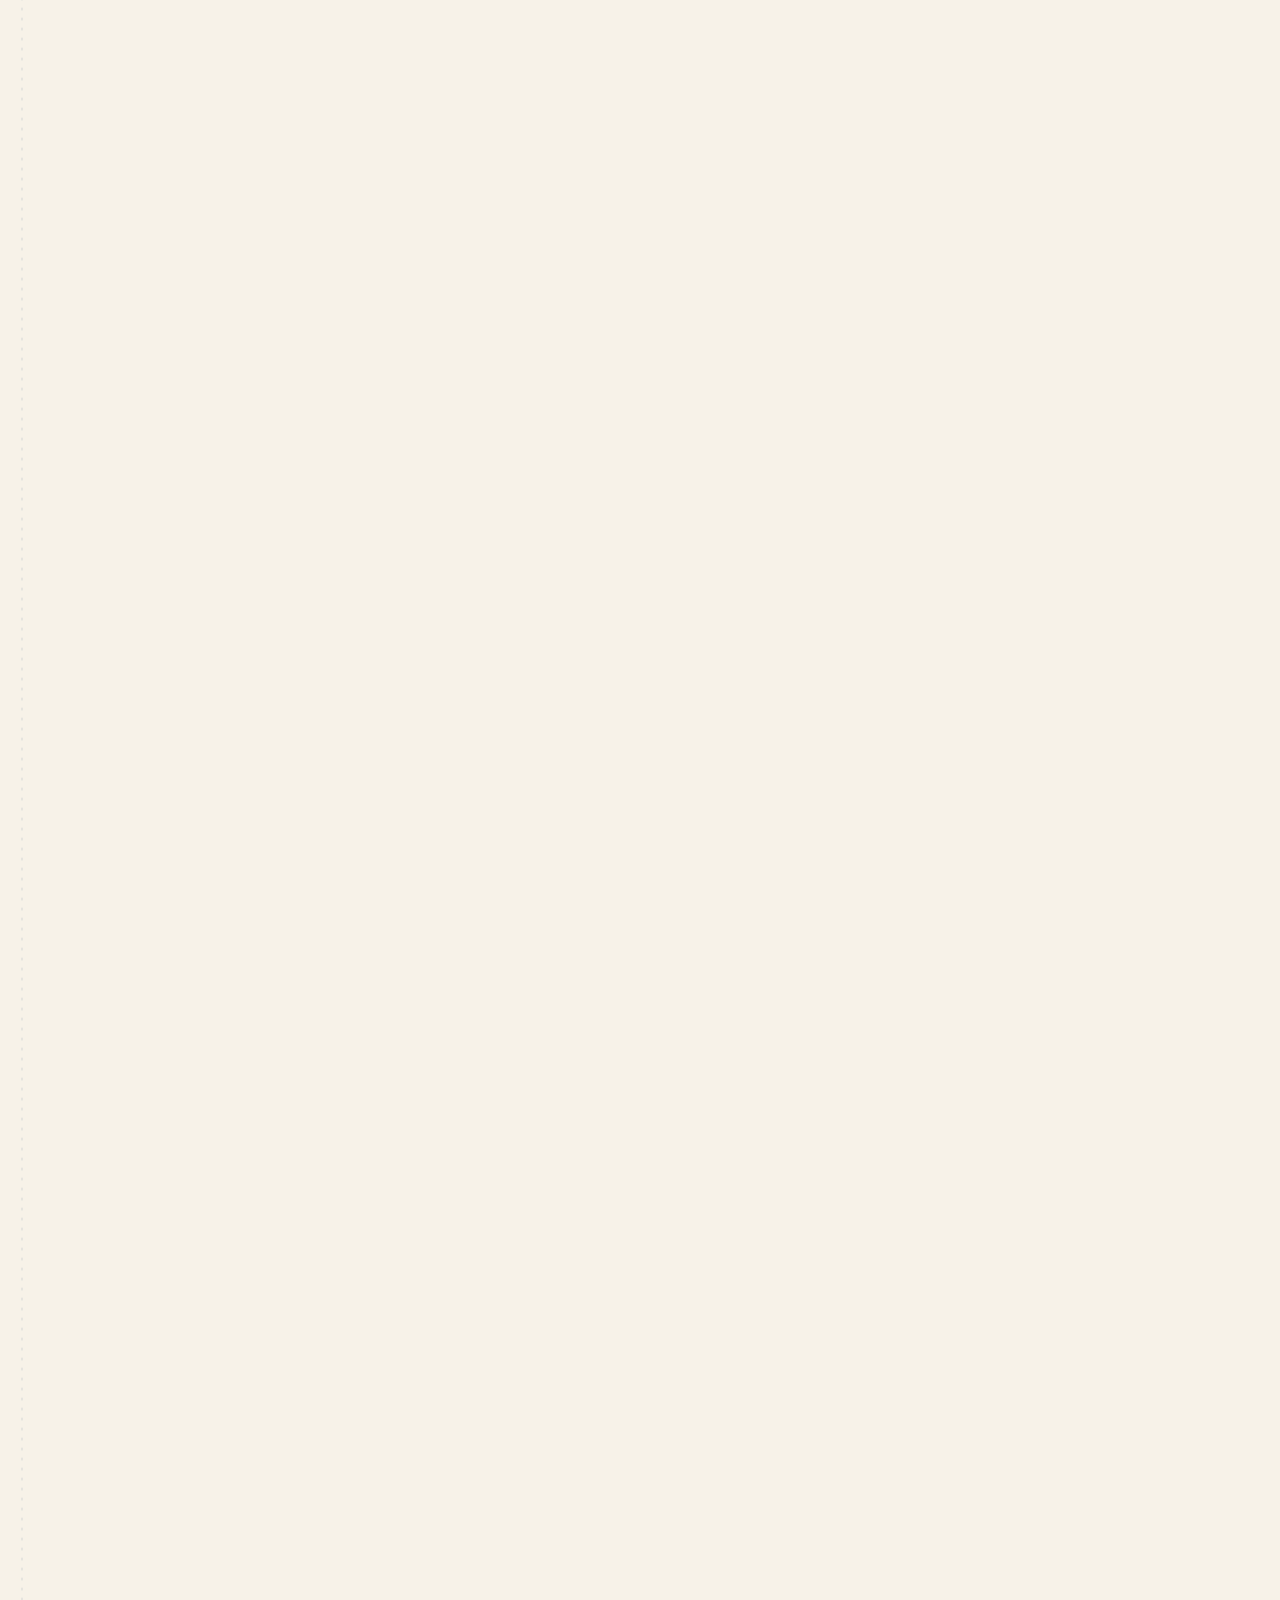
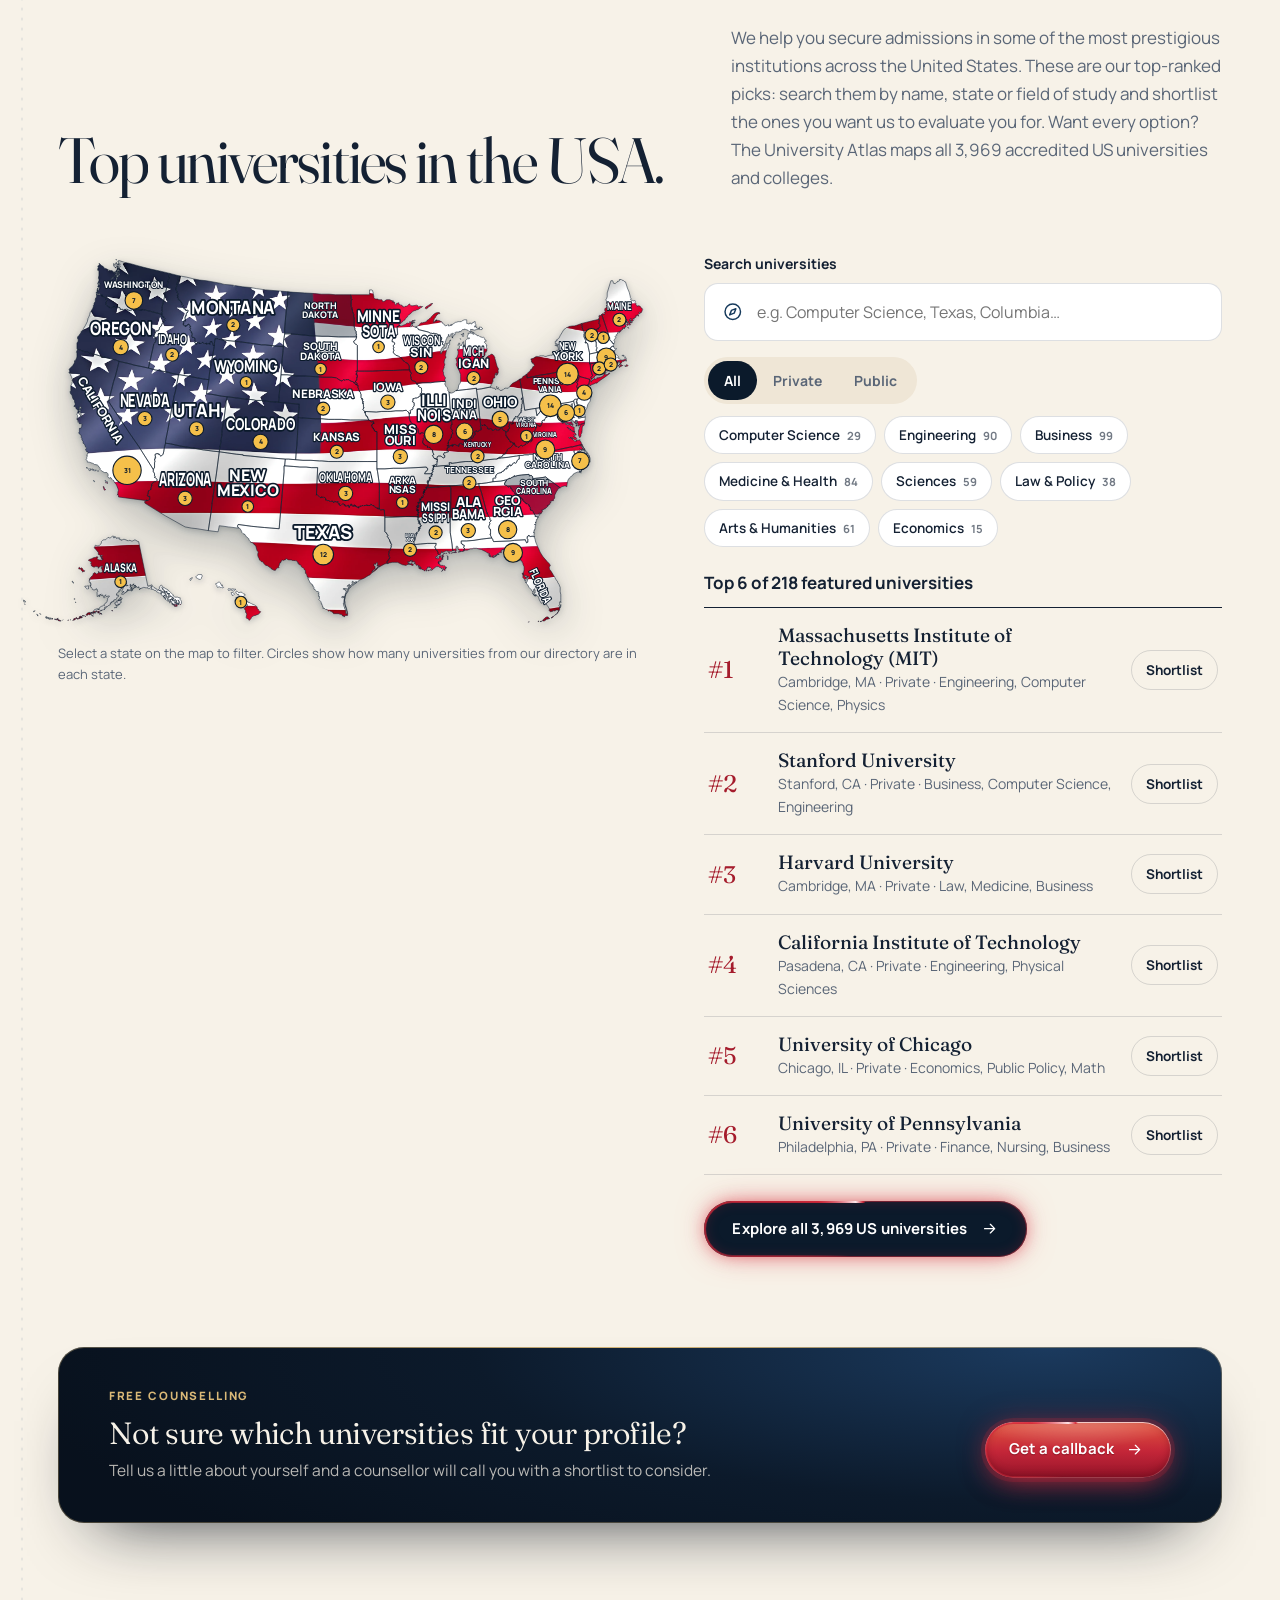
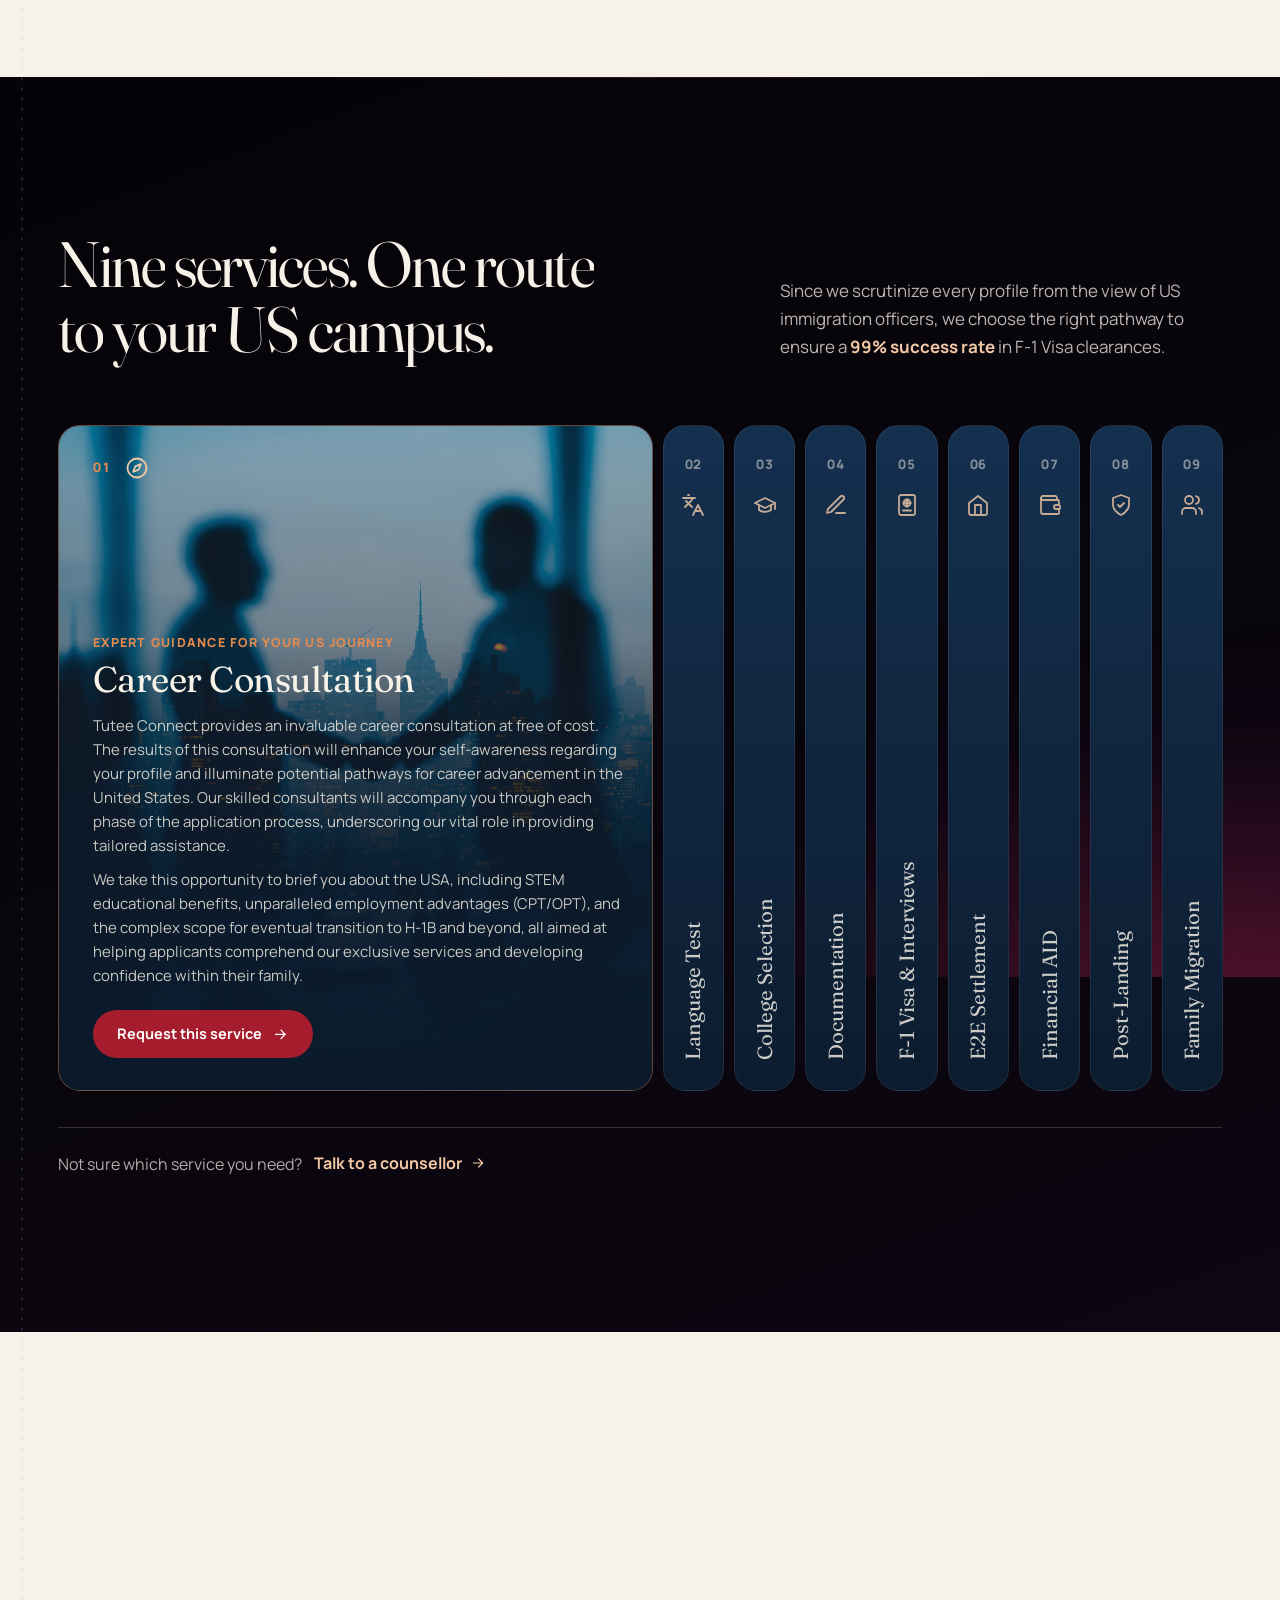
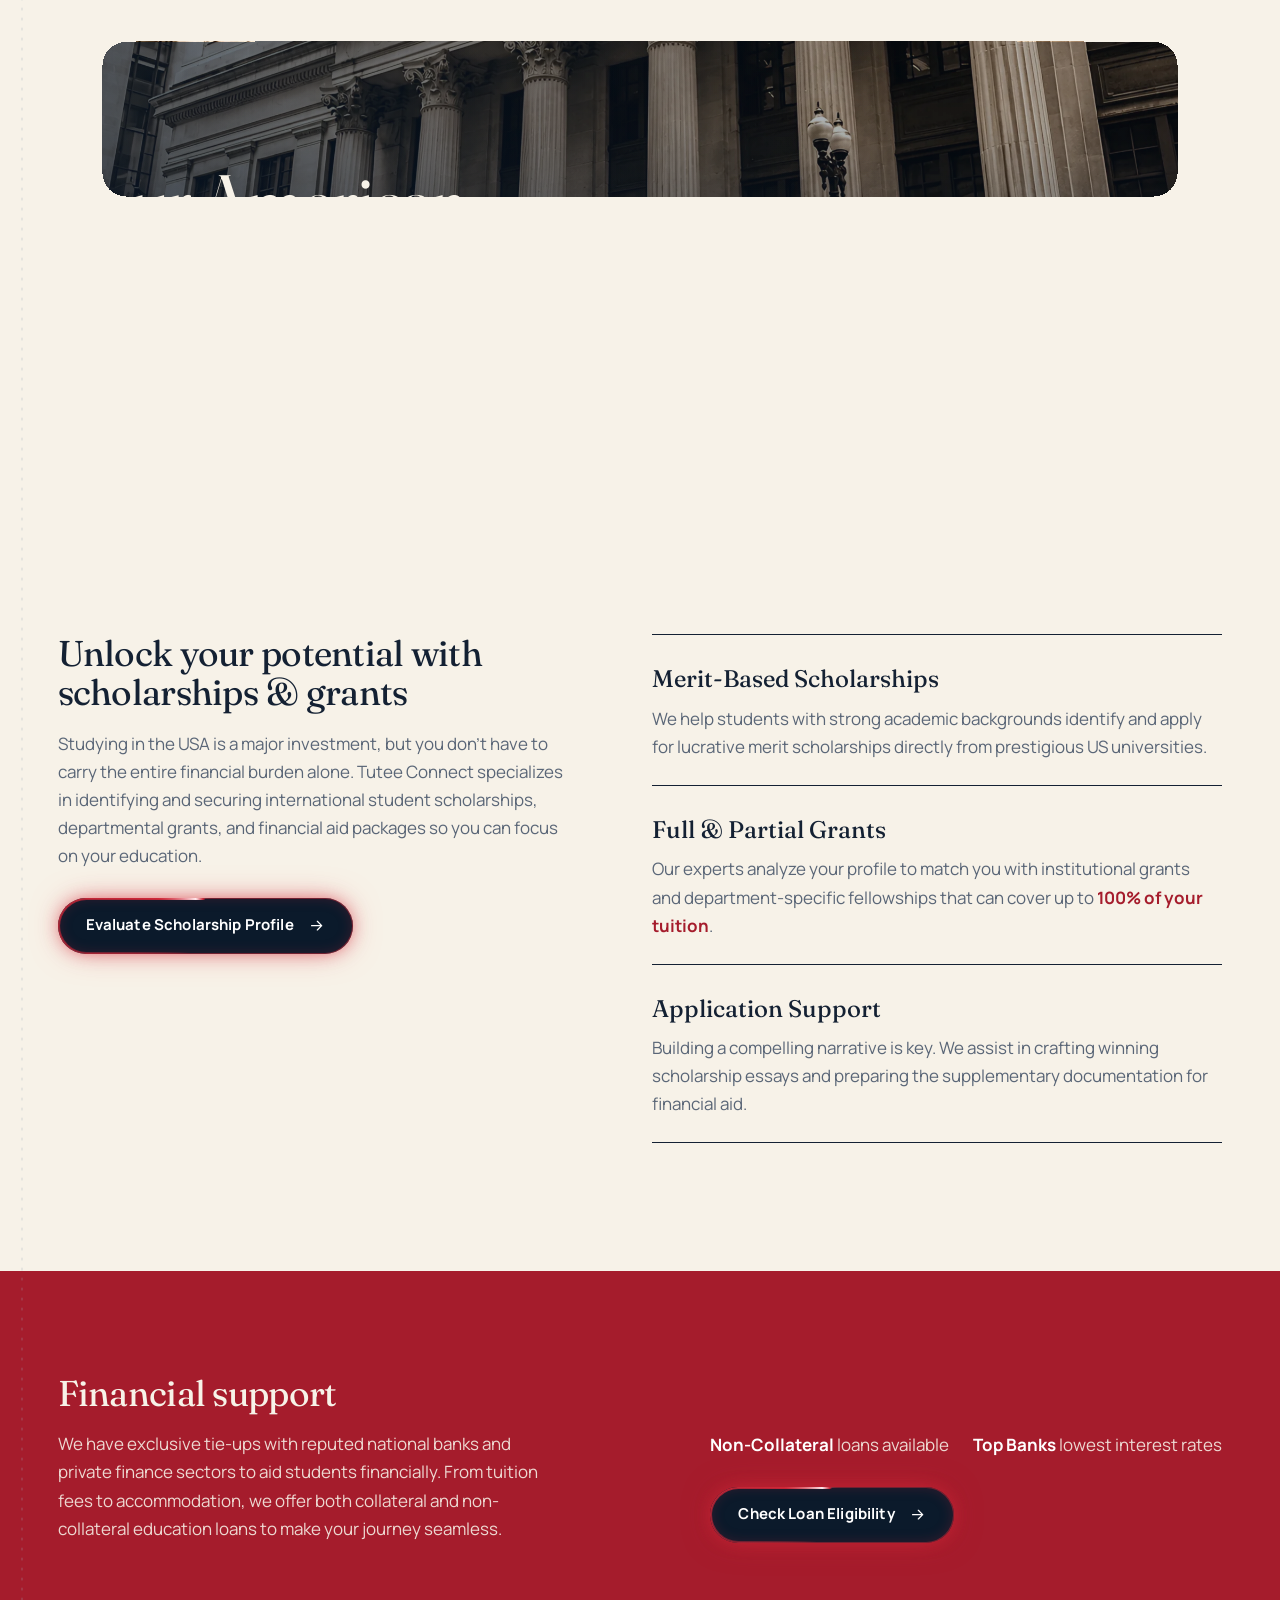
==== commit fb0ac5b4: "design correction." ====
--- a/index.html
+++ b/index.html
@@ -36,7 +36,7 @@
 <a class="skip" href="#main">Skip to content</a>
 
 <!-- ============ ICON SPRITE ============ -->
-<svg width="0" height="0" style="position:absolute" aria-hidden="true">
+<svg width="0" height="0" style="position:absolute" aria-hidden="true" xmlns:c2pa="http://c2pa.org/manifest"><metadata><c2pa:manifest>[base64]/[base64]/[base64]/[base64]/3cyjxFA3Qo5S46fX0/ihY0VZ7mfb9KF703t5OjWDBWMA4GA1UdDwEB/wQEAwIHgDAVBgNVHSUEDjAMBgorBgEEAYPoXgIBMAwGA1UdEwEB/wQCMAAwHwYDVR0jBBgwFoAUzlHiBIFOZFsj+OPEz5o+nMHXXMIwCgYIKoZIzj0EAwMDZwAwZAIwMXMdFJ4BetLLVY7ORuE9noqbbAZOZn/aArXyTwFAZfKrPzxF2vPoJNf1+UCdg1XGAjBwX1zd9WGqYkqmL5SFqw1QySjr1zJfpJM9+1rdDwSPLMOPOjKuiXjoU/[base64]</c2pa:manifest></metadata>
   <defs>
     <symbol id="i-arrow" viewBox="0 0 24 24"><path d="M5 12h14M13 6l6 6-6 6"/></symbol>
     <symbol id="i-arrow-left" viewBox="0 0 24 24"><path d="M19 12H5M11 18l-6-6 6-6"/></symbol>
@@ -461,7 +461,7 @@
         </div>
       </li>
       <li class="xp__p" data-xp="5">
-        <div class="xp__bg" aria-hidden="true"><img src="assets/img/photos/settle-sign-1600.webp" srcset="assets/img/photos/settle-sign-800.webp 800w, assets/img/photos/settle-sign-1600.webp 1600w" sizes="(max-width: 760px) 100vw, 70vw" alt="" width="800" height="534" loading="lazy" decoding="async" style="object-position:50% 0%"></div>
+        <div class="xp__bg" aria-hidden="true"><img src="assets/img/photos/family-800.webp" srcset="assets/img/photos/family-800.webp 800w, assets/img/photos/family-800.webp 1600w" sizes="(max-width: 760px) 100vw, 70vw" alt="" width="800" height="534" loading="lazy" decoding="async" style="object-position:40% 50%"></div>
         <button type="button" class="xp__face" id="xpBtn5" aria-expanded="false" aria-controls="xpBody5" data-xp-btn>
           <span class="xp__no">06</span>
           <svg class="ico xp__ico" aria-hidden="true"><use href="#i-home"/></svg>
@@ -949,7 +949,7 @@
     </footer>
   </article>
 </div>
-<script>window.TC_NEWS = {"paper": "The Tutee Times", "motto": "All the news a US-bound student needs", "editions": [], "pool": [{"section": "Visa", "headline": "Your F-1 Visa, Step by Step", "deck": "From I-20 to interview day: the four steps every admitted student follows", "body": ["After a US university accepts you, it issues your Form I-20. You then pay the SEVIS fee, complete the DS-160 application online and book an interview at the nearest US Embassy or Consulate.", "Strong financial documents and clear answers about your study plans matter most on interview day. Tutee Connect runs one-on-one mock interviews so you walk in prepared. The final decision always rests with the consular officer."], "caption": "From your I-20 to interview day, every step has a checklist.", "source": "Tutee Connect counselling team", "url": "", "cta": "contact"}, {"section": "Work", "headline": "Up to 36 Months of Practical Training", "deck": "How OPT and the STEM OPT extension may add up", "body": ["Eligible F-1 graduates may work for up to 12 months on OPT. Graduates of qualifying STEM degrees may apply for a further 24-month extension, subject to USCIS approval."], "source": "Tutee Connect", "cta": "opt"}, {"section": "Funding", "headline": "Loans Without Collateral, Explained", "deck": "Our banking partners cover tuition and living costs", "body": ["Tutee Connect works with reputed banks and lenders on both collateral and non-collateral education loans, and connects students directly with bank executives."], "source": "Tutee Connect", "cta": "loans"}, {"section": "Campus", "headline": "Earn While You Learn", "deck": "On-campus jobs during term", "body": ["On an F-1 visa you can usually work on campus for up to 20 hours a week while classes are in session, and more during official breaks."], "source": "Tutee Connect", "cta": "calc"}, {"section": "Admissions", "headline": "English Tests: Which One to Take?", "deck": "TOEFL, IELTS, PTE and Duolingo", "body": ["Most US universities accept TOEFL or IELTS, and many accept PTE or the Duolingo English Test. Minimum scores vary, so we match tests to your shortlist."], "source": "Tutee Connect"}, {"section": "Tutee News", "headline": "Your First Counselling Session Is Free", "deck": "Talk to our Chennai and Dubai teams", "body": ["Your first career consultation with Tutee Connect is free. Share your details and a counsellor will map out your US route with you."], "source": "Tutee Connect", "cta": "contact"}, {"section": "Life", "headline": "Landing Day Checklist", "deck": "SSN, bank account, insurance and housing", "body": ["Our post-landing support helps with accommodation, your Social Security Number, a US bank account and understanding medical insurance."], "source": "Tutee Connect"}, {"section": "Admissions", "headline": "When to Start Your US Application", "deck": "Fall and Spring intakes, 9–12 months ahead", "body": ["Most US universities admit students for the Fall (August/September) and Spring (January) intakes. Many students start preparing 9–12 months ahead, and every program sets its own deadline."], "source": "Tutee Connect", "cta": "contact"}, {"section": "Visa", "headline": "Refused Before? You Can Reapply", "deck": "Strengthen documents, prepare again", "body": ["A previous visa refusal does not stop you from reapplying. We review your earlier application, strengthen your documents and prepare you for the next interview. The decision is always the consular officer’s."], "source": "Tutee Connect", "cta": "contact"}, {"section": "Funding", "headline": "Scholarships for International Students", "deck": "Merit, need-based and assistantships", "body": ["Many US universities offer merit-based and need-based scholarships, assistantships and bursaries. We look at your profile and guide you to apply where your chances of funding are strongest."], "source": "Tutee Connect"}, {"section": "Funding", "headline": "Showing Funds for Your I-20", "deck": "Bank statements, sponsors and loans", "body": ["You need to show you can pay at least your first year’s tuition and living costs, as listed on your I-20, using bank statements, sponsor letters, an education loan or scholarships."], "source": "Tutee Connect", "cta": "loans"}, {"section": "Work", "headline": "CPT: Internships During Your Degree", "deck": "Work that is part of your course", "body": ["Curricular Practical Training lets eligible F-1 students take internships or co-ops that are an integral part of their program. It is authorized by your university’s Designated School Official."], "source": "Tutee Connect"}, {"section": "Work", "headline": "From OPT to H-1B: How It Works", "deck": "Employer sponsorship and an annual cap", "body": ["Some graduates move from OPT to an H-1B work visa. It needs an employer sponsor and goes through an annual cap and selection process, so it is never guaranteed."], "source": "Tutee Connect"}, {"section": "Life", "headline": "Bringing Your Family on F-2", "deck": "Spouse and children under 21", "body": ["Your spouse and unmarried children under 21 can accompany you on an F-2 dependent visa while you study, and on an H-4 visa if you later move to H-1B."], "source": "Tutee Connect"}, {"section": "Admissions", "headline": "Do You Need the GRE or GMAT?", "deck": "Many programs are now test-optional", "body": ["Many graduate programs ask for the GRE or GMAT, while a growing number are test-optional. Requirements vary by university and program, so we shortlist universities that match your scores."], "source": "Tutee Connect", "cta": "finder"}, {"section": "Campus", "headline": "3,969 Universities on One Map", "deck": "Search every US college in our Atlas", "body": ["Official US education data lists around 3,969 degree-granting institutions. Search, filter and shortlist them in the Tutee Connect University Atlas."], "source": "IPEDS (US Dept. of Education)", "cta": "finder"}, {"section": "Life", "headline": "Pack for Your City’s Weather", "deck": "Snowy Boston or sunny California?", "body": ["The Northeast and Midwest have cold, snowy winters; California and the South are milder; the Southwest is hot and dry. Our pre-departure briefing covers what to pack."], "source": "Tutee Connect"}], "ears": [{"label": "Intake watch", "text": "Fall 2027 portals are opening — note every deadline on your shortlist."}, {"label": "Free counselling", "text": "Book a free session with our Chennai or Dubai team today."}, {"label": "Tip of the day", "text": "Keep digital and printed copies of every visa document."}, {"label": "Did you know?", "text": "F-1 students can usually work on campus up to 20 hours a week during term."}]};</script>
+<script>window.TC_NEWS = {"paper": "The Tutee Times", "motto": "All the news a US-bound student needs", "editions": [{"date": "2026-10-16", "sample": true, "breaking": "", "ear": {"label": "Intake watch", "text": "Fall 2027 applications: many universities open their portals this autumn — check each deadline."}, "lead": {"section": "Visa", "headline": "Your F-1 Visa, Step by Step", "deck": "From I-20 to interview day: the four steps every admitted student follows", "body": ["After a US university accepts you, it issues your Form I-20. You then pay the SEVIS fee, complete the DS-160 application online and book an interview at the nearest US Embassy or Consulate.", "Strong financial documents and clear answers about your study plans matter most on interview day. Tutee Connect runs one-on-one mock interviews so you walk in prepared. The final decision always rests with the consular officer."], "img": "assets/img/photos/college-steps-1600.webp", "caption": "From your I-20 to interview day, every step has a checklist.", "source": "Tutee Connect counselling team", "url": "", "cta": "contact"}, "stories": [{"section": "Work", "headline": "Up to 36 Months of Practical Training", "deck": "How OPT and the STEM OPT extension may add up", "body": ["Eligible F-1 graduates may work for up to 12 months on OPT. Graduates of qualifying STEM degrees may apply for a further 24-month extension, subject to USCIS approval."], "source": "Tutee Connect", "cta": "opt"}, {"section": "Funding", "headline": "Loans Without Collateral, Explained", "deck": "Our banking partners cover tuition and living costs", "body": ["Tutee Connect works with reputed banks and lenders on both collateral and non-collateral education loans, and connects students directly with bank executives."], "source": "Tutee Connect", "cta": "loans"}, {"section": "Campus", "headline": "Earn While You Learn", "deck": "On-campus jobs during term", "body": ["On an F-1 visa you can usually work on campus for up to 20 hours a week while classes are in session, and more during official breaks."], "source": "Tutee Connect", "cta": "calc"}, {"section": "Admissions", "headline": "English Tests: Which One to Take?", "deck": "TOEFL, IELTS, PTE and Duolingo", "body": ["Most US universities accept TOEFL or IELTS, and many accept PTE or the Duolingo English Test. Minimum scores vary, so we match tests to your shortlist."], "source": "Tutee Connect"}, {"section": "Tutee News", "headline": "Your First Counselling Session Is Free", "deck": "Talk to our Chennai and Dubai teams", "body": ["Your first career consultation with Tutee Connect is free. Share your details and a counsellor will map out your US route with you."], "source": "Tutee Connect", "cta": "contact"}, {"section": "Life", "headline": "Landing Day Checklist", "deck": "SSN, bank account, insurance and housing", "body": ["Our post-landing support helps with accommodation, your Social Security Number, a US bank account and understanding medical insurance."], "source": "Tutee Connect"}]}]};</script>
 
 <!-- ============ FOOTER ============ -->
 <footer class="foot">
--- a/assets/css/site.css
+++ b/assets/css/site.css
@@ -2624,3 +2624,31 @@
   .cc__hint { font-size: 1.45cqw; gap: .8cqw; } .cc__hint .ico { width: 1.8cqw; height: 1.8cqw; }
   .cc__micro { font-size: .9cqw; }
 }
+
+/* phones, short screens (iPhone SE/mini, 360x640 Android): a tighter hero so the headline block sits below the
+   AMERICA word instead of on top of it — buttons side by side, slimmer proof row */
+@media (max-width: 760px) and (max-height: 800px) {
+  .hero__copy { gap: 10px; bottom: 82px; }
+  .hero__kicker { margin-bottom: 6px; font-size: 11.5px; }
+  .hero__title { font-size: clamp(1.75rem, 8.4vw, 2.2rem); }
+  .hero__side .proof { margin-bottom: 10px; }
+  .hero__side .proof b { font-size: 1.3rem; }
+  .hero__side .proof span { font-size: 8.5px; }
+  .hero__lede { font-size: 13.5px; line-height: 1.5; }
+  .hero__ctas { display: flex; flex-wrap: nowrap; gap: 8px; margin-top: 12px; }
+  .hero__ctas .btn { --h: 44px; flex: 1 1 0; min-width: 0; padding: 0 12px; font-size: 13px; justify-content: center; }
+  .hero__ctas .btn .btn__spark { display: none; }
+}
+/* the AMERICA word never sits behind the copy, even on the very smallest screens */
+[data-hero-word].is-tight { opacity: .55; }
+
+/* iOS Safari: stamps sit flat on a 3D page and get z-fought / dropped with the SVG filter; lift them and skip the filter on phones */
+@media (max-width: 760px) {
+  .stamp { will-change: auto; -webkit-transform: translateZ(2px); -webkit-backface-visibility: hidden; backface-visibility: hidden; }
+  .stamp g[filter] { filter: none; }
+}
+/* visa pathway: equal columns, circles centred, line only from step 01 to step 04 */
+.visa__tabs { grid-template-columns: repeat(4, minmax(0, 1fr)) !important; }
+.visa__tabs button { justify-items: center; text-align: center; padding: 0 4px 6px; }
+.visa__tabs::before { left: 12.5%; right: 12.5%; top: 22px; }
+@media (max-width: 760px) { .visa__tabs { gap: 4px; } .visa__tabs::before { top: 19px; } .visa__tabs button { font-size: 12px; line-height: 1.25; } }
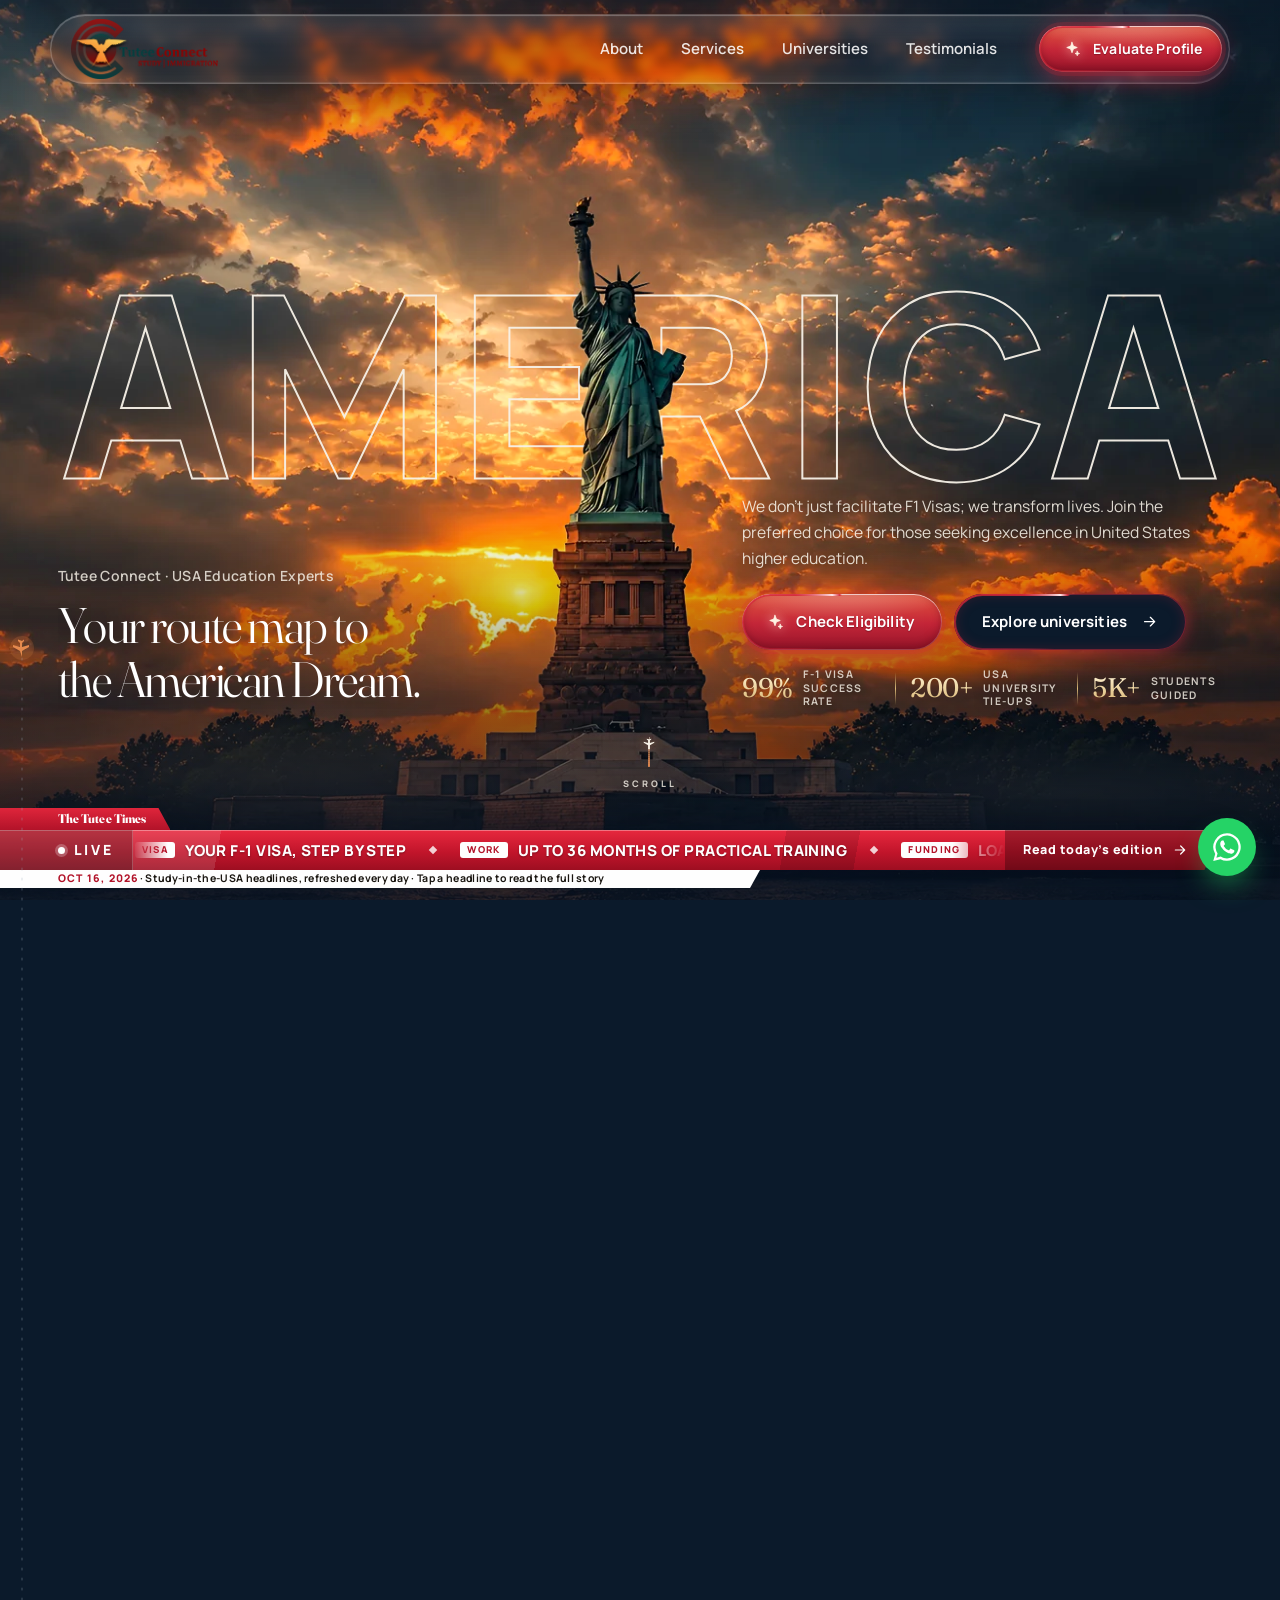
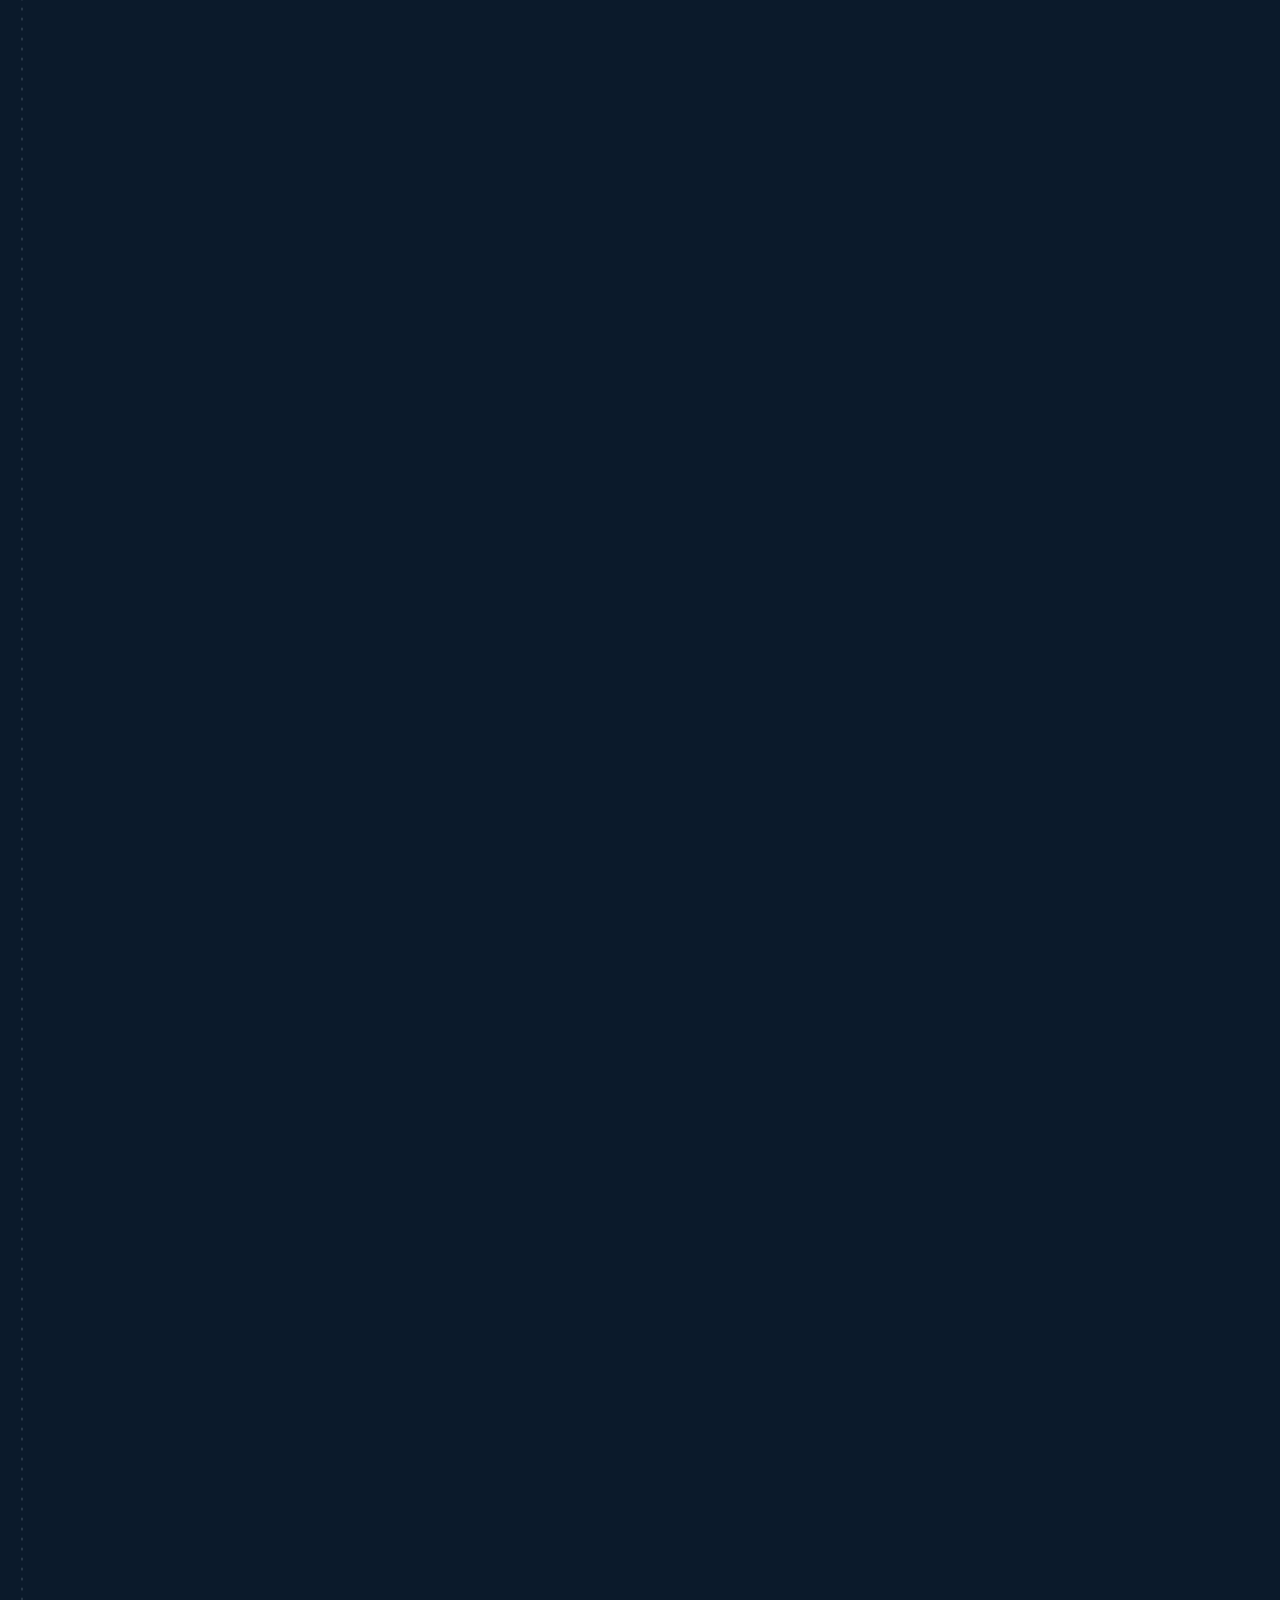
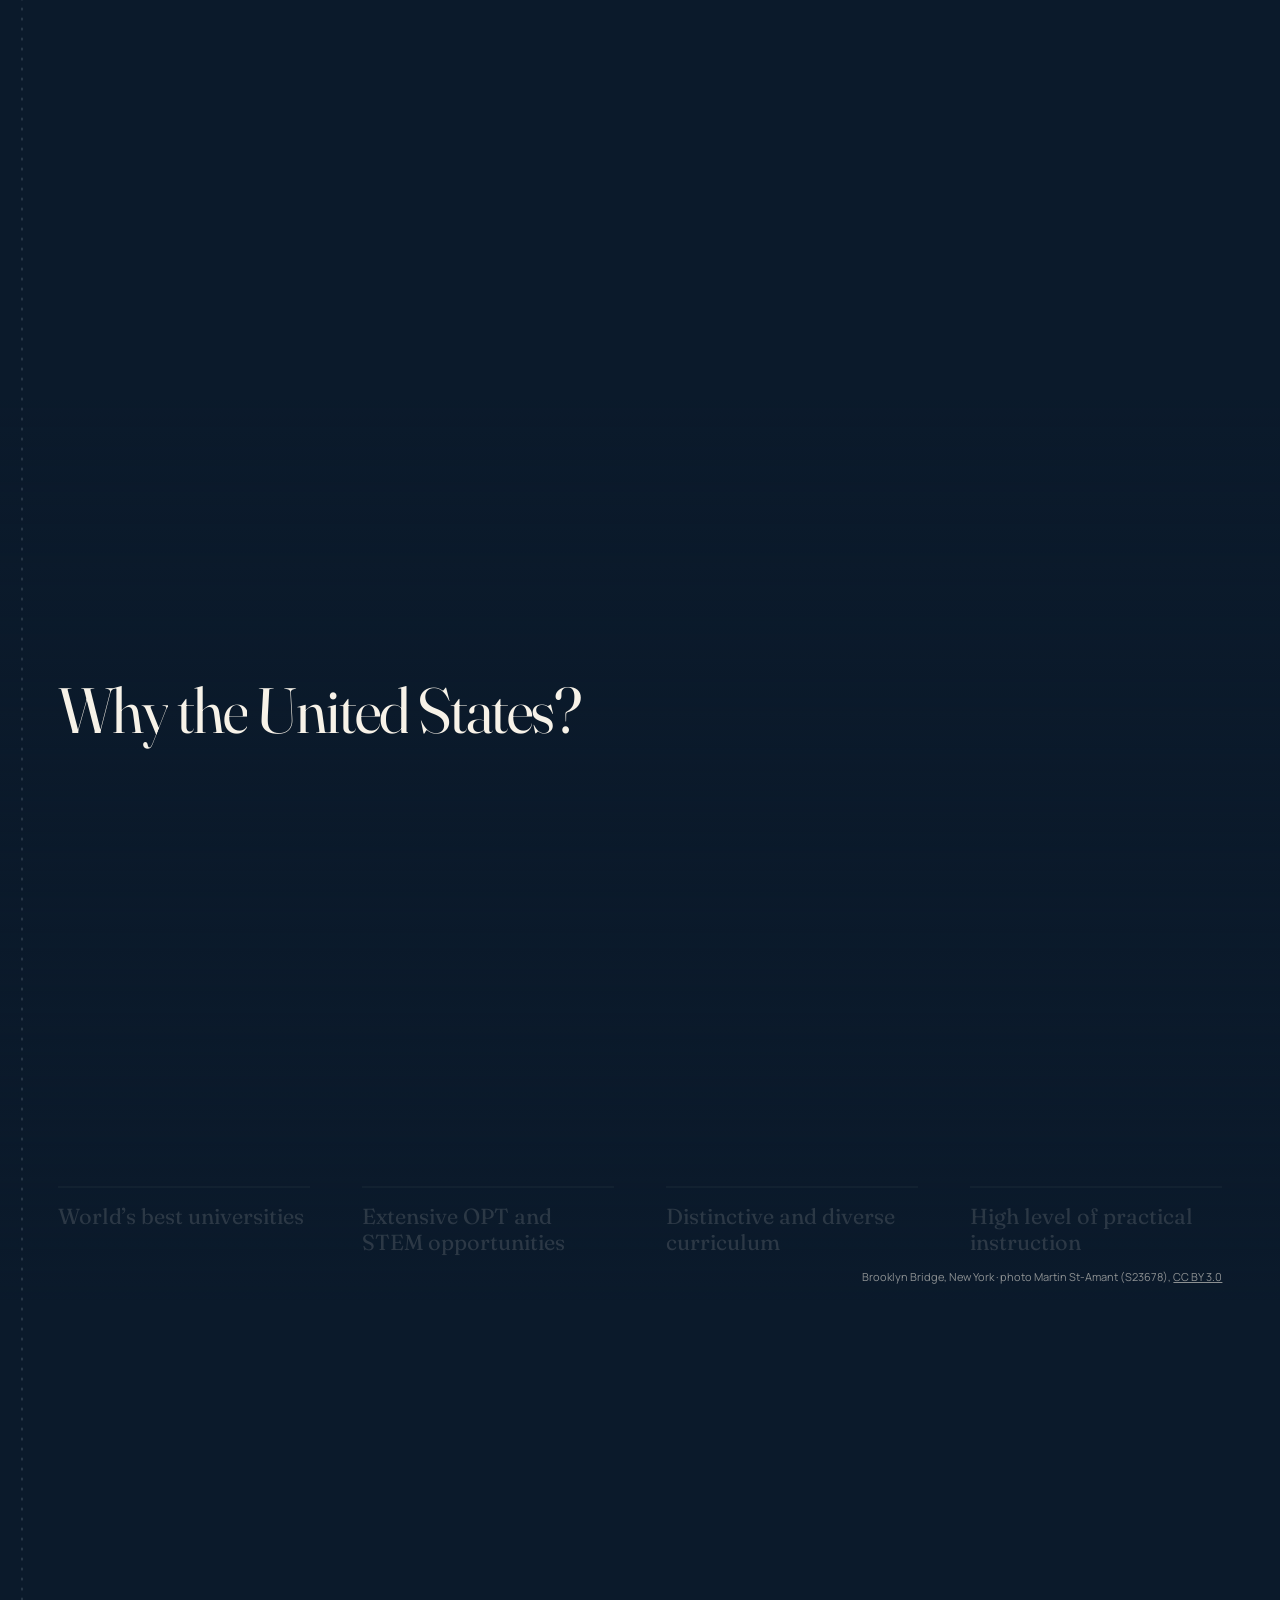
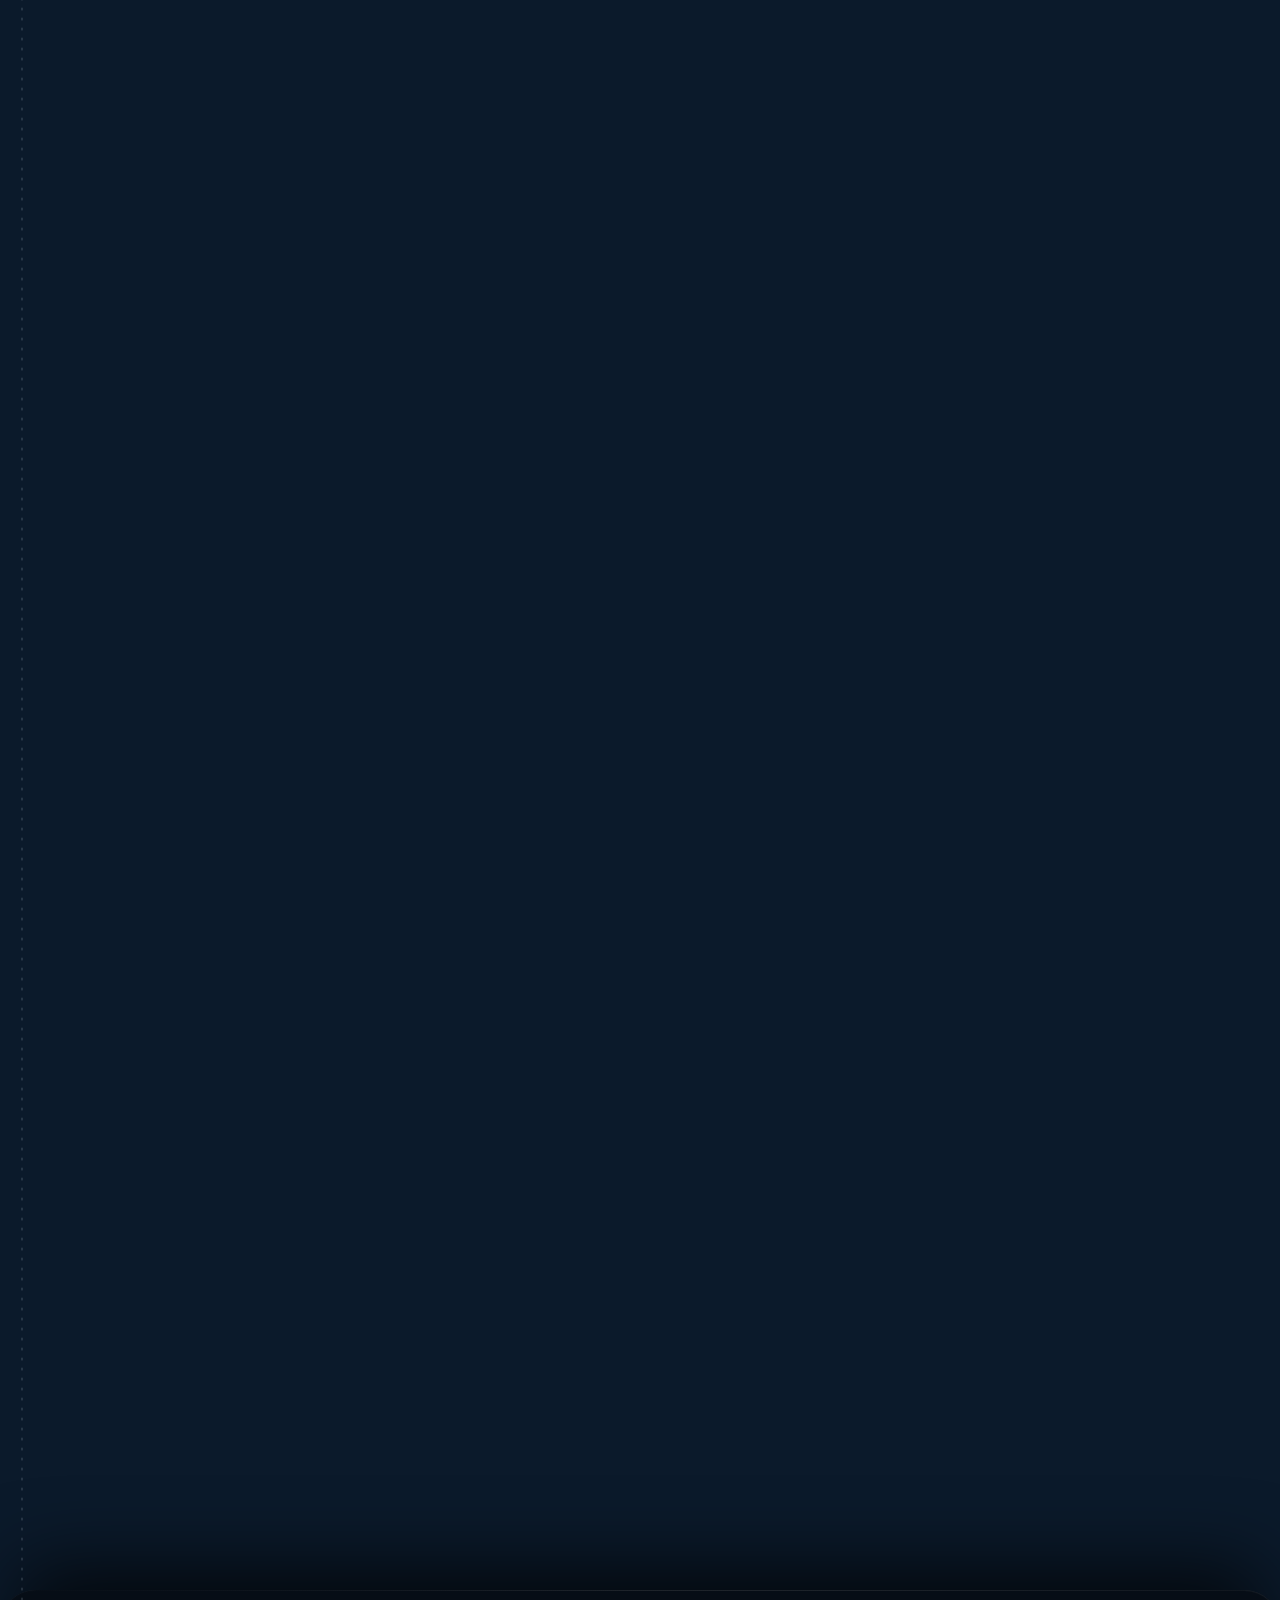
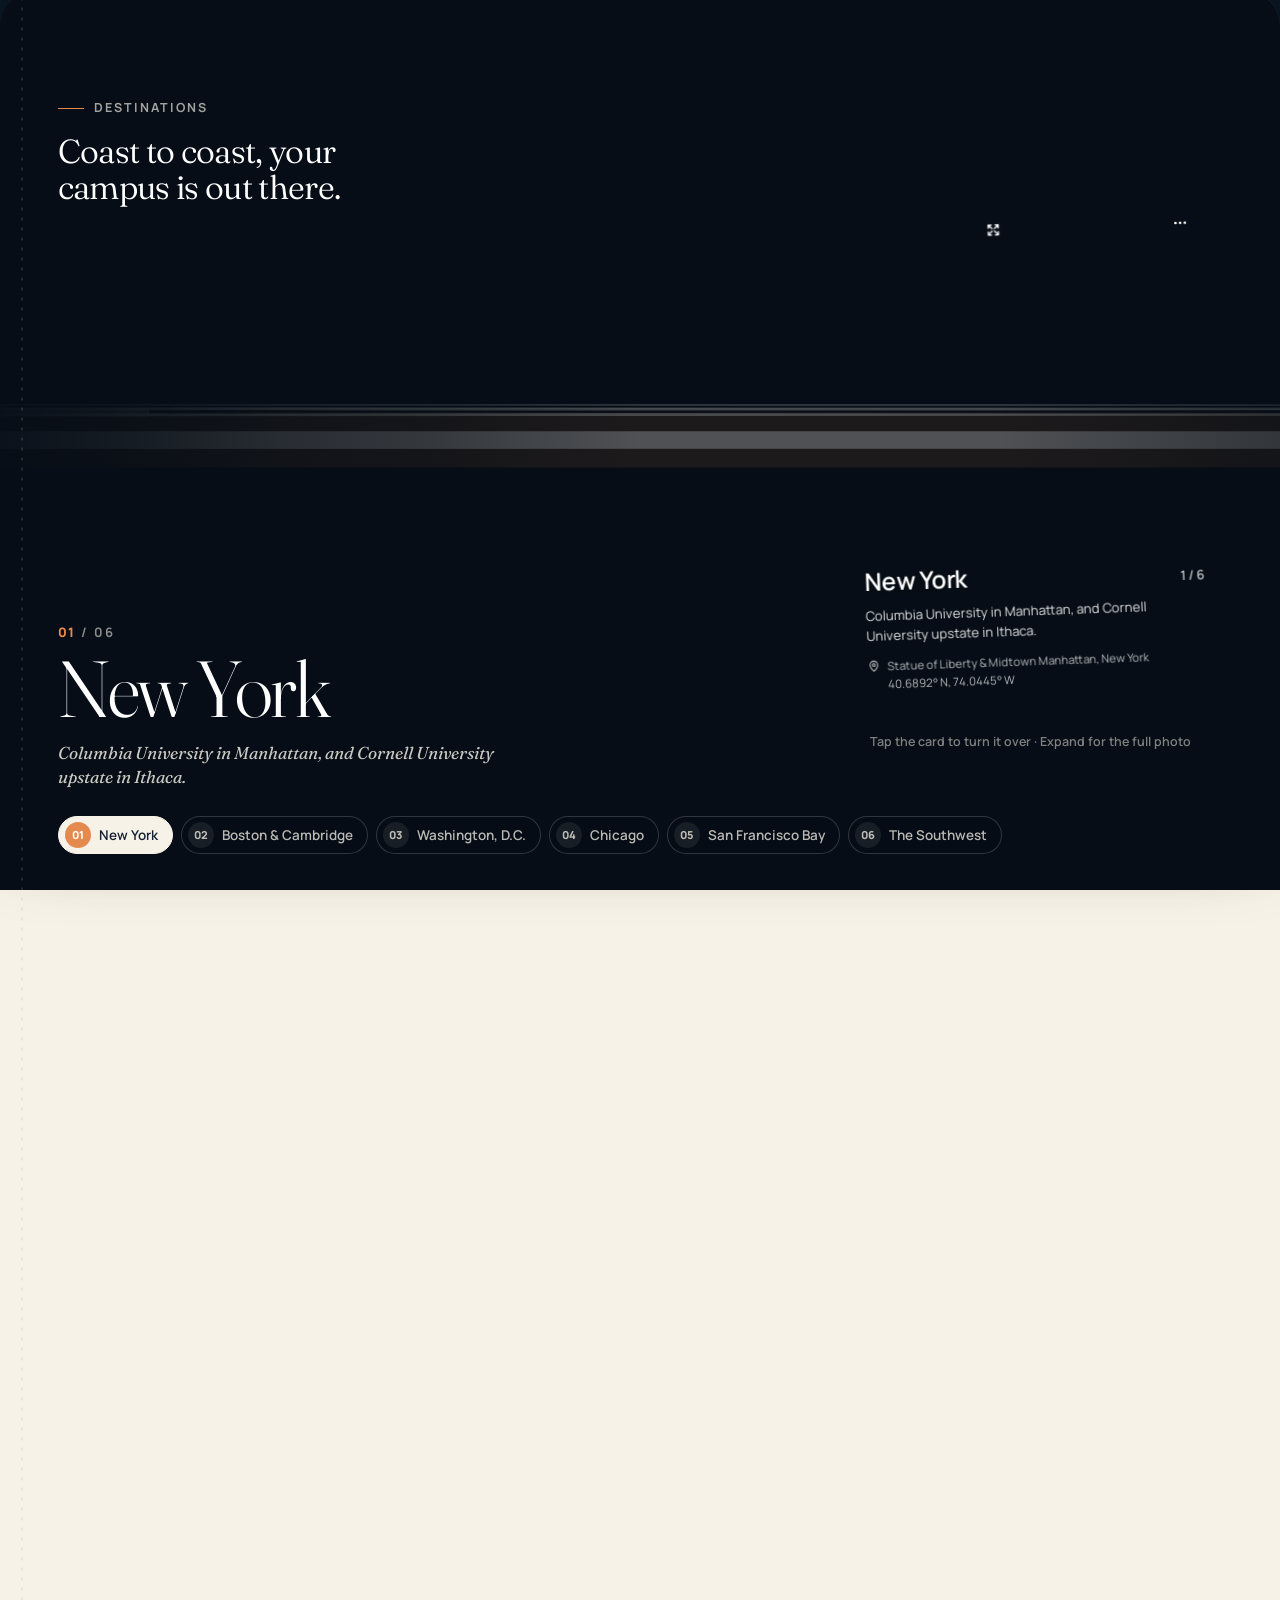
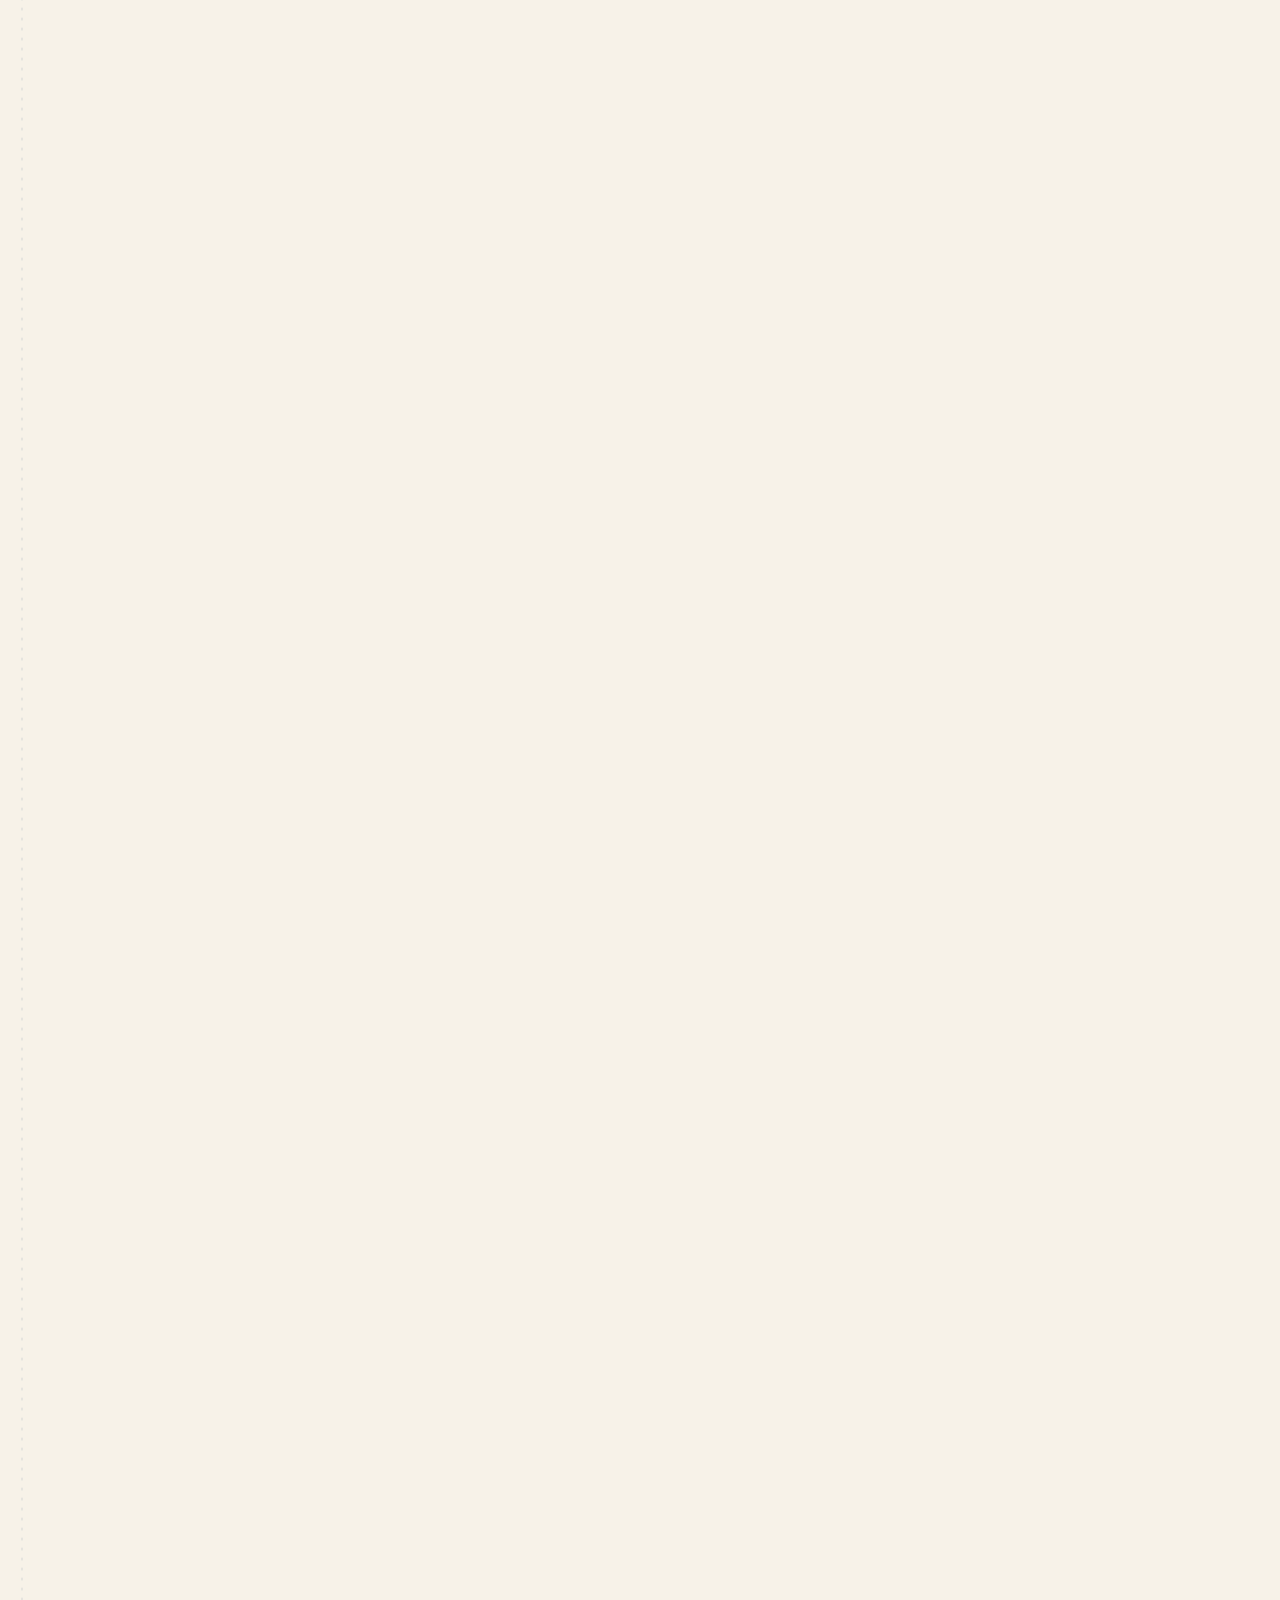
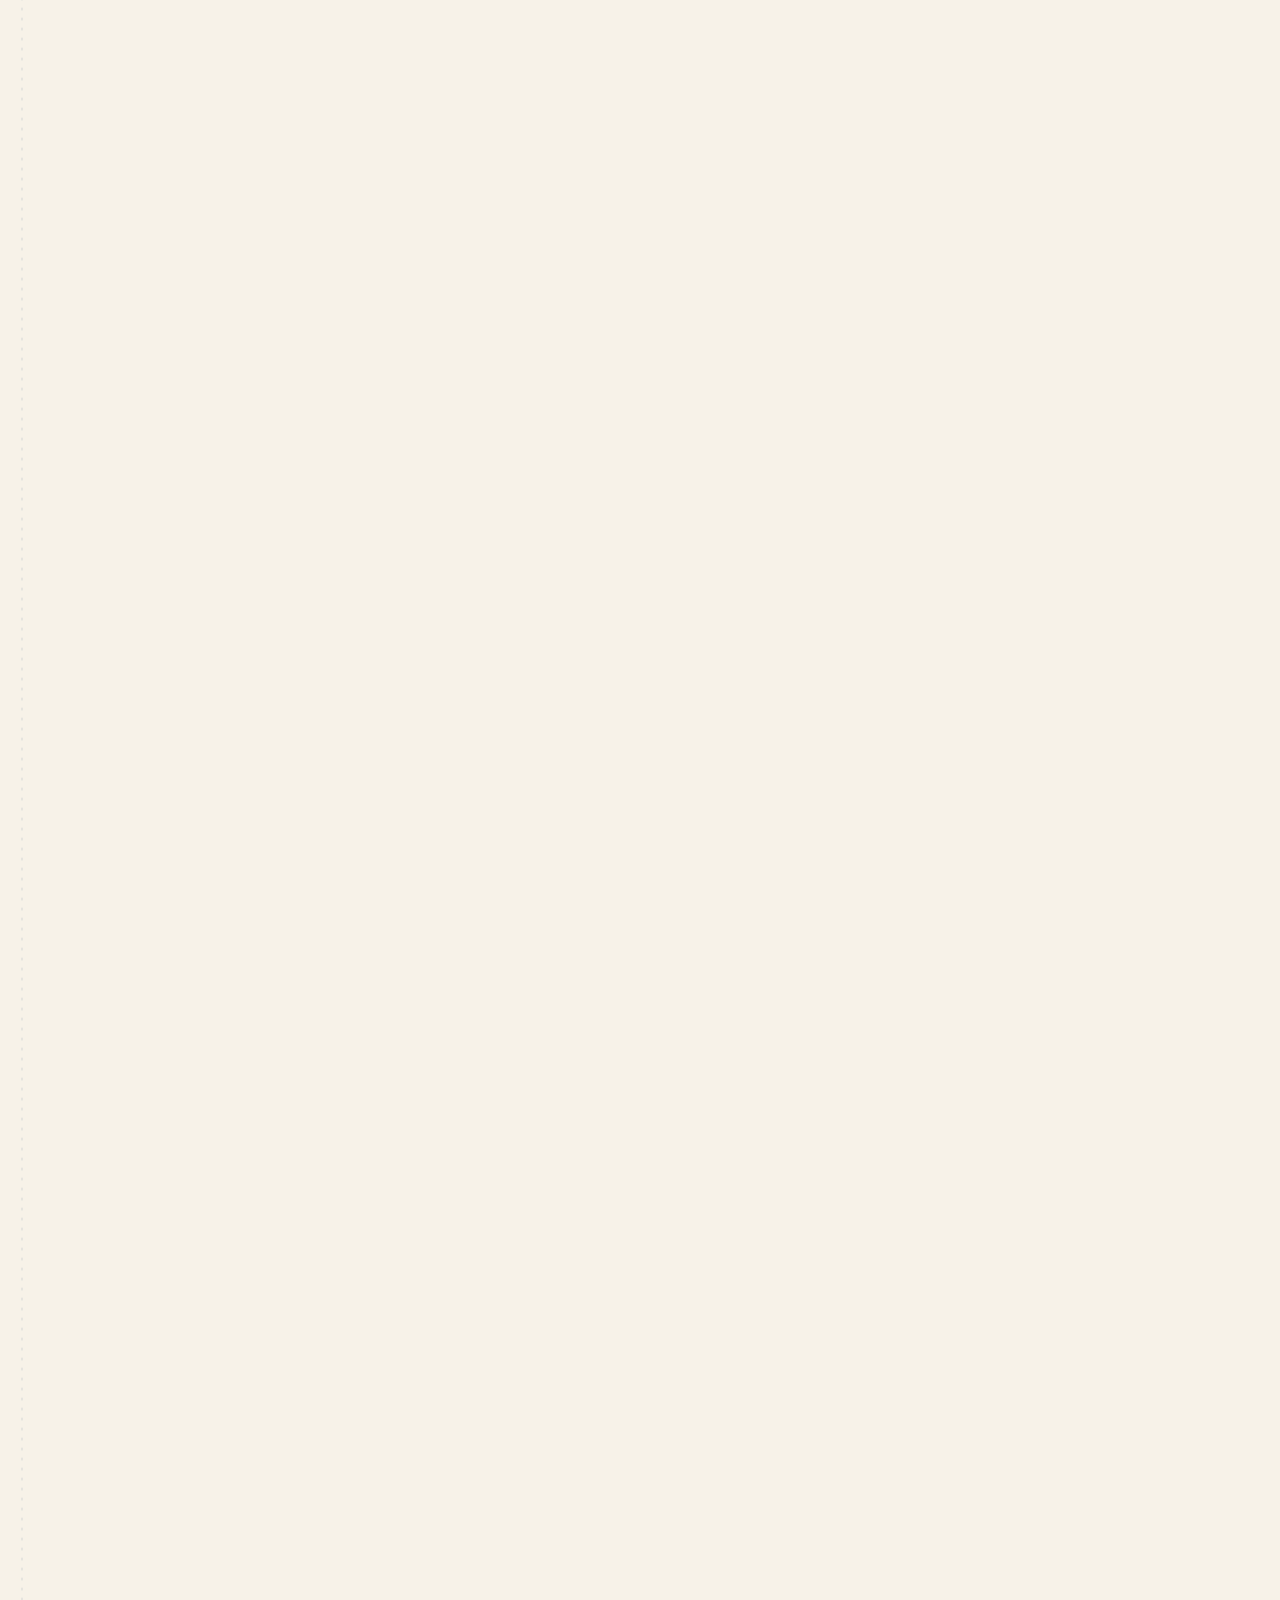
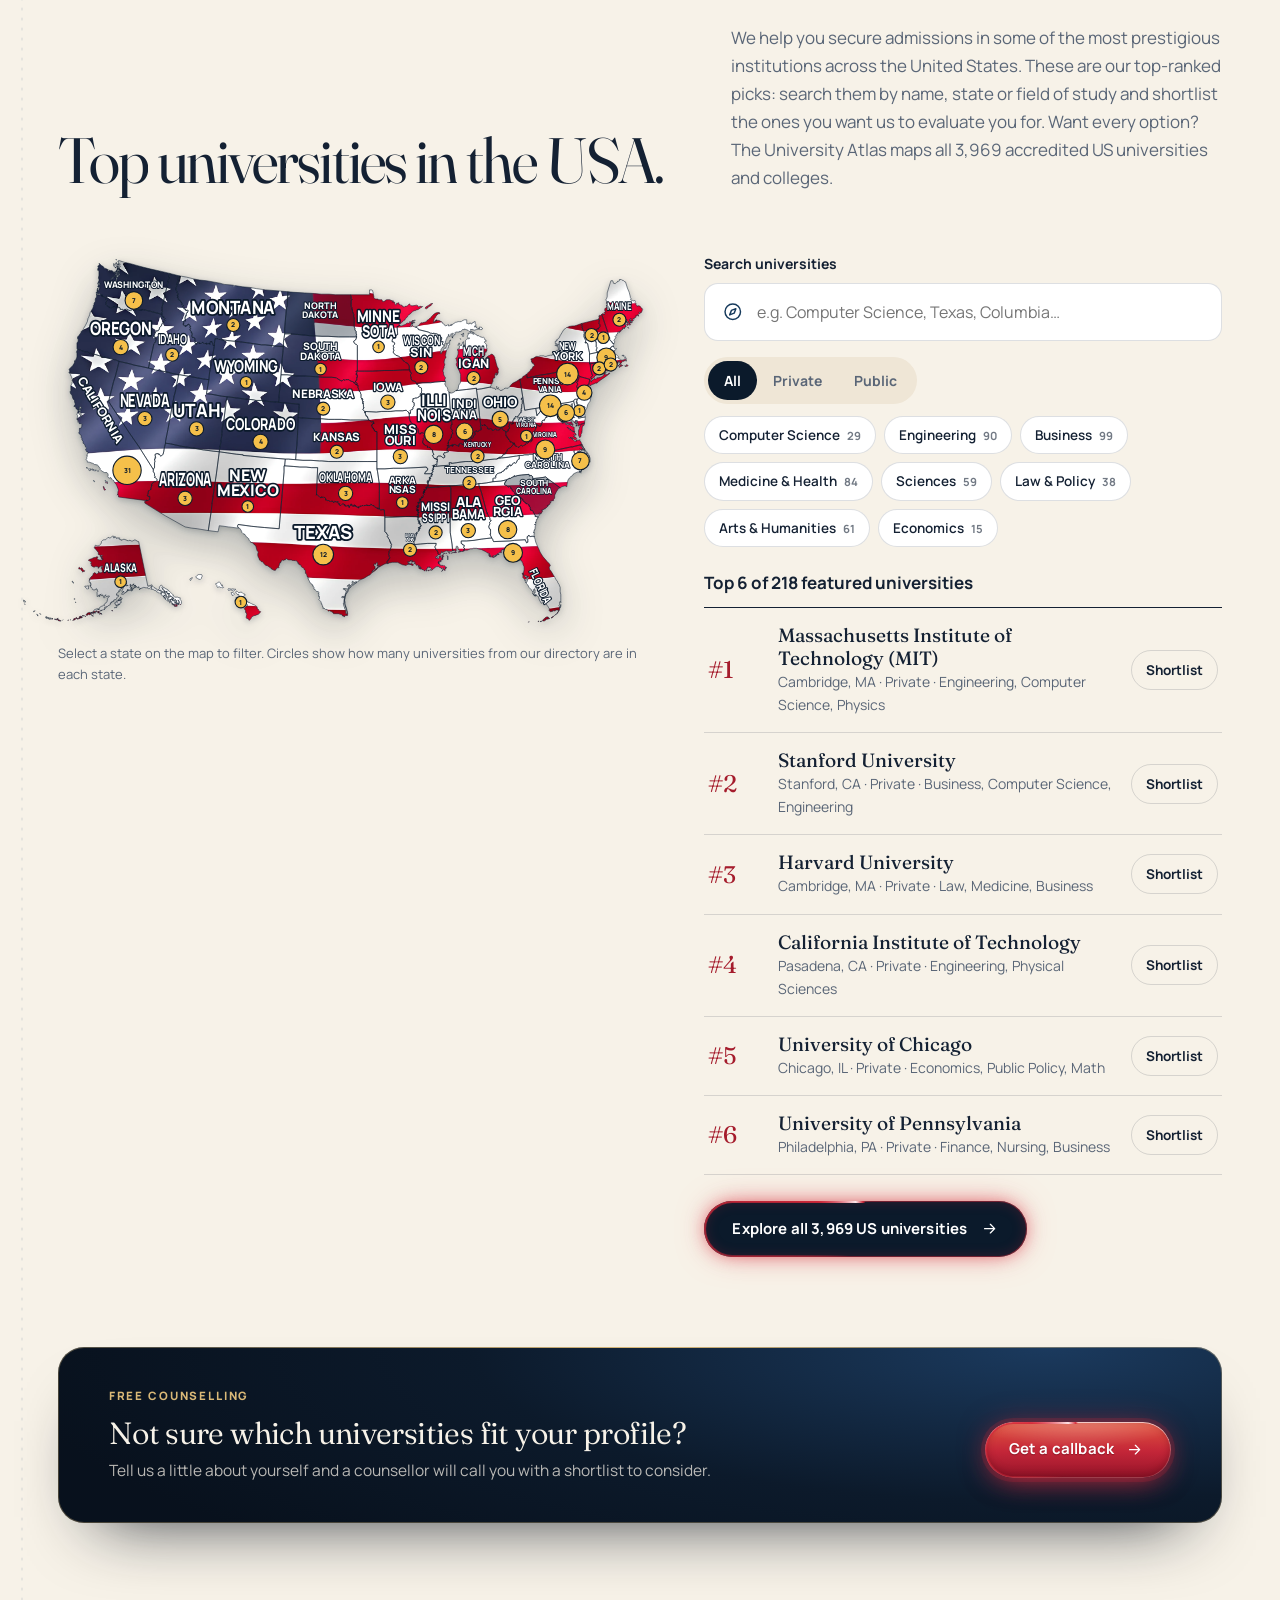
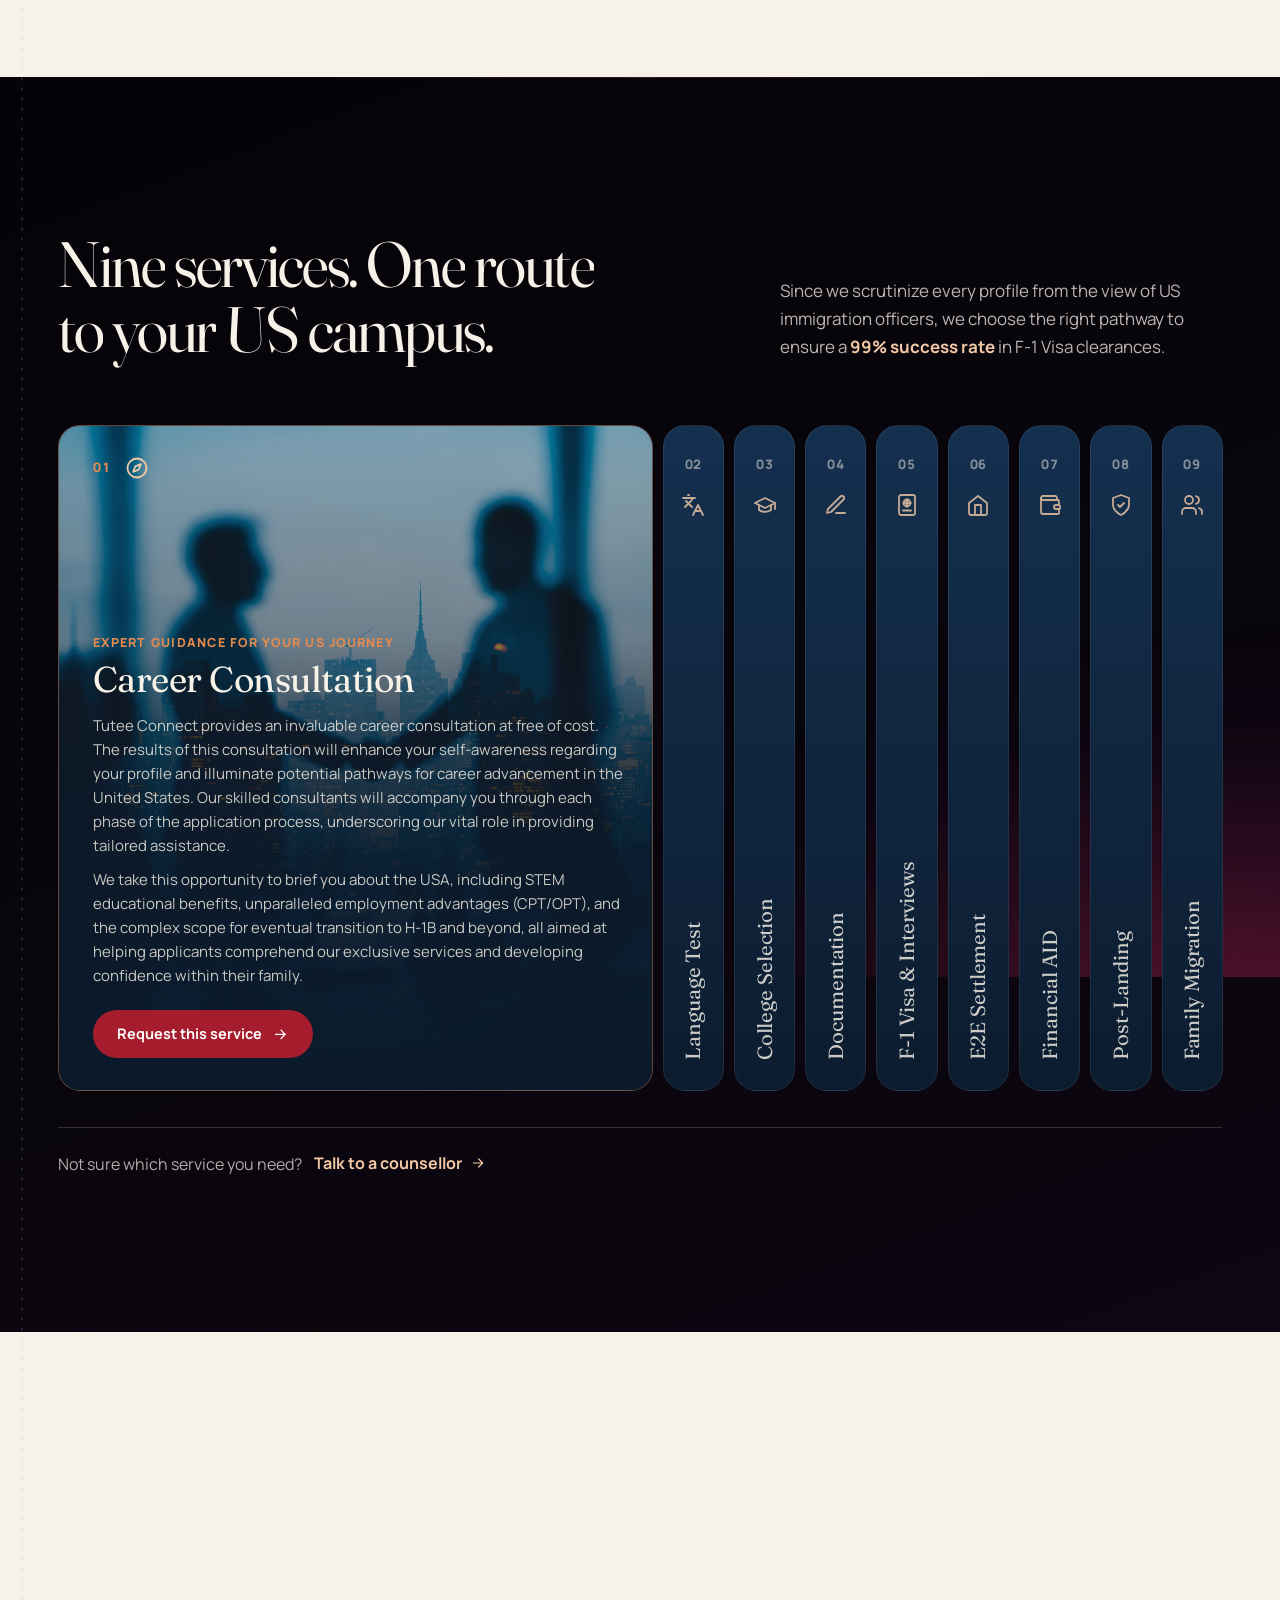
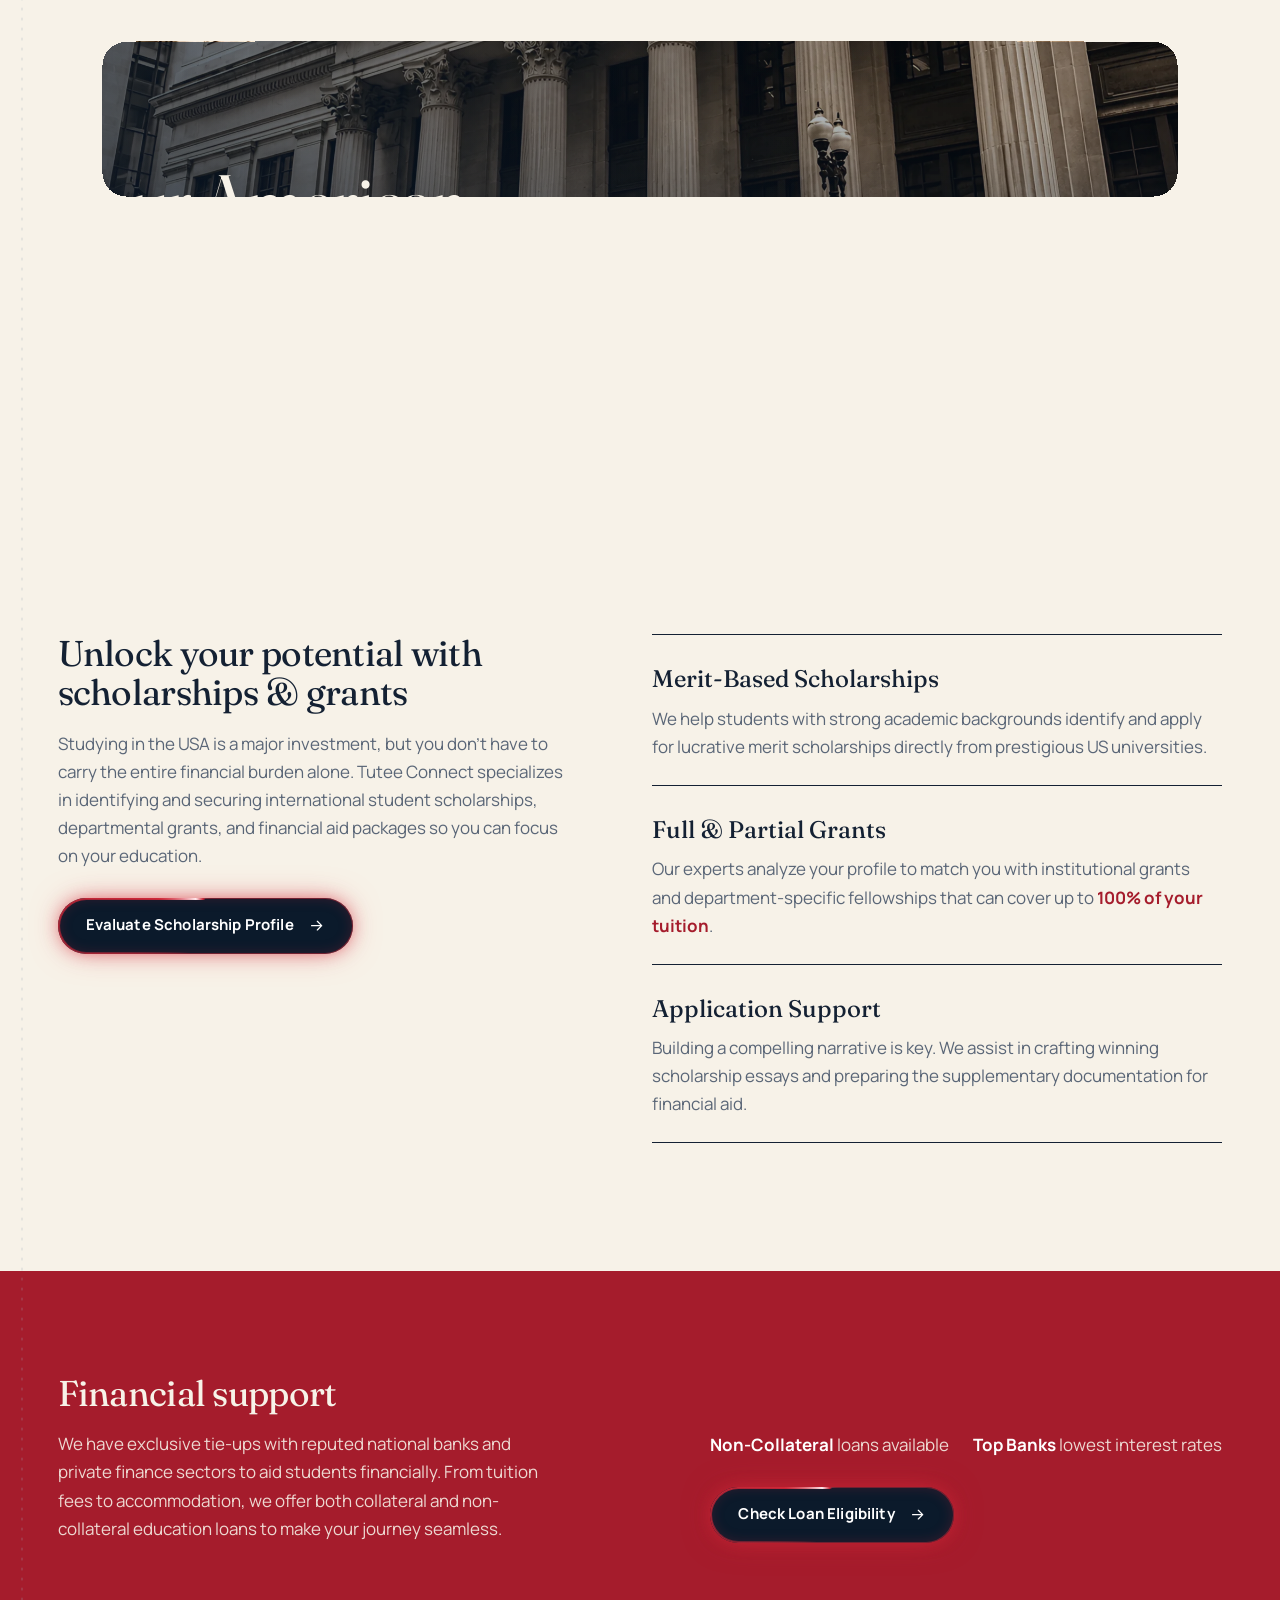
==== commit ca190cd3: "chatbox design correction." ====
--- a/index.html
+++ b/index.html
@@ -22,6 +22,10 @@
   if (location.hash === '#/universities') location.replace('universities.html');
   document.documentElement.classList.add('js');
 </script>
+<script>/* phones: the on-screen keyboard resizes the viewport; while a field is focused, don't let that resize re-measure the page (it was jumping the scroll) */
+(function(){var w=innerWidth;function typing(){var a=document.activeElement;return a&&(/^(INPUT|TEXTAREA|SELECT)$/.test(a.tagName)||a.isContentEditable);}
+addEventListener('resize',function(e){if(innerWidth===w&&typing()){e.stopImmediatePropagation();}w=innerWidth;},true);
+if(window.visualViewport)visualViewport.addEventListener('resize',function(e){if(typing())e.stopImmediatePropagation();},true);})();</script>
 <script defer src="assets/js/vendor/gsap.min.js?v=20261113"></script>
 <script defer src="assets/js/vendor/ScrollTrigger.min.js?v=20261113"></script>
 <script defer src="assets/js/vendor/lenis.min.js?v=20261113"></script>
--- a/assets/css/site.css
+++ b/assets/css/site.css
@@ -2539,7 +2539,12 @@
   .stamp--c { width: min(43%, calc(var(--ph) * .68)); left: 11%; top: 53%; }
   .pp__pagefoot { font-size: 10px; bottom: 8px; }
   .pp-hint { transform: translate(-50%, 160%); }
-  .motion-off .pp__cover { transform: rotateX(180deg); }
+  .motion-off .pp__cover { transform: scaleY(-1); }
+  .motion-off .pp__face--front { visibility: hidden; }
+  .pp-tilt, .pp, .pp__cover { transform-style: flat; will-change: auto; }
+  .pp::before { transform: none; }
+  .pp__face { -webkit-backface-visibility: visible; backface-visibility: visible; }
+  .pp__face--back { transform: scaleY(-1); }
   .hero__scroll { bottom: 10px; gap: 6px; right: 12px; }
   .hero__credit { display: none; }
   .why__pin { min-height: 0; height: auto; padding-bottom: 40px; }
@@ -2644,7 +2649,8 @@
 
 /* iOS Safari: stamps sit flat on a 3D page and get z-fought / dropped with the SVG filter; lift them and skip the filter on phones */
 @media (max-width: 760px) {
-  .stamp { will-change: auto; -webkit-transform: translateZ(2px); -webkit-backface-visibility: hidden; backface-visibility: hidden; }
+  .stamp { will-change: auto; transform: rotate(var(--r)); }
+  .stamp.is-in { animation: stampIn .42s cubic-bezier(.6,0,.9,.4) both; }
   .stamp g[filter] { filter: none; }
 }
 /* visa pathway: equal columns, circles centred, line only from step 01 to step 04 */
@@ -2652,3 +2658,38 @@
 .visa__tabs button { justify-items: center; text-align: center; padding: 0 4px 6px; }
 .visa__tabs::before { left: 12.5%; right: 12.5%; top: 22px; }
 @media (max-width: 760px) { .visa__tabs { gap: 4px; } .visa__tabs::before { top: 19px; } .visa__tabs button { font-size: 12px; line-height: 1.25; } }
+@keyframes stampIn { 0% { opacity: 0; transform: rotate(calc(var(--r) + 14deg)) scale(2.4) translateY(-20px); } 80% { opacity: 1; transform: rotate(var(--r)) scale(.96); } 100% { opacity: 1; transform: rotate(var(--r)) scale(1); } }
+/* phones (iOS): when the address bar collapses the viewport grows to 100lvh; the pinned destinations panel must fill it
+   (no strip of the next section showing) while its content keeps the small-viewport layout so nothing hides under the toolbar */
+@media (max-width: 760px) {
+  @supports (height: 100lvh) {
+    .dx__pin { height: 100lvh; }
+    .dx__ui { height: 100svh; }
+  }
+}
+.dx__dots { display: none; }
+@media (max-width: 760px) {
+  .dx__dots { display: flex; justify-content: center; align-items: center; gap: 6px; margin-top: 12px; }
+  .dx__dots i { width: 6px; height: 6px; border-radius: 999px; background: rgba(247,242,232,.28); cursor: pointer; transition: width .35s cubic-bezier(.2,.8,.2,1), background .35s; }
+  .dx__dots i.is-on { width: 22px; background: var(--sunset); }
+  .dx__tabs { scroll-snap-type: x proximity; -webkit-overflow-scrolling: touch; }
+  .dx__tab { scroll-snap-align: center; flex: none; }
+}
+/* phones: hero copy sits on a soft dark scrim so the text no longer fights the statue and sky */
+@media (max-width: 760px) {
+  .hero__copy { isolation: isolate; }
+  .hero__copy::before { content: ''; position: absolute; z-index: -1; left: calc(var(--gutter) * -1 - 10px); right: calc(var(--gutter) * -1 - 10px); top: -48px; bottom: -120px; pointer-events: none;
+    background: linear-gradient(180deg, rgba(6,13,22,0) 0, rgba(6,13,22,.55) 28%, rgba(6,13,22,.82) 60%, rgba(6,13,22,.9) 100%); }
+  .hero__title, .hero__lede, .hero__kicker, .hero__side .proof { text-shadow: 0 1px 14px rgba(0,0,0,.45); }
+  .hero__scroll { transform: scale(.68); transform-origin: 50% 100%; padding: 0 6px; gap: 6px; }
+}
+/* smaller scroll cue everywhere */
+.hero__scroll .fp { height: 30px; width: 14px; }
+.hero__scroll .fp__plane { width: 14px; height: 14px; margin-left: -7px; }
+.hero__scroll .fp__txt { font-size: 9px; }
+/* Ask Tutee: the page keeps scrolling over the chat box */
+.ask__log { overscroll-behavior: auto; }
+/* phones: iOS zooms (and scrolls) the page when a field under 16px gets focus; keep every field at 16px */
+@media (max-width: 760px), (pointer: coarse) {
+  input:not([type=checkbox]):not([type=radio]), textarea, select { font-size: 16px !important; }
+}
